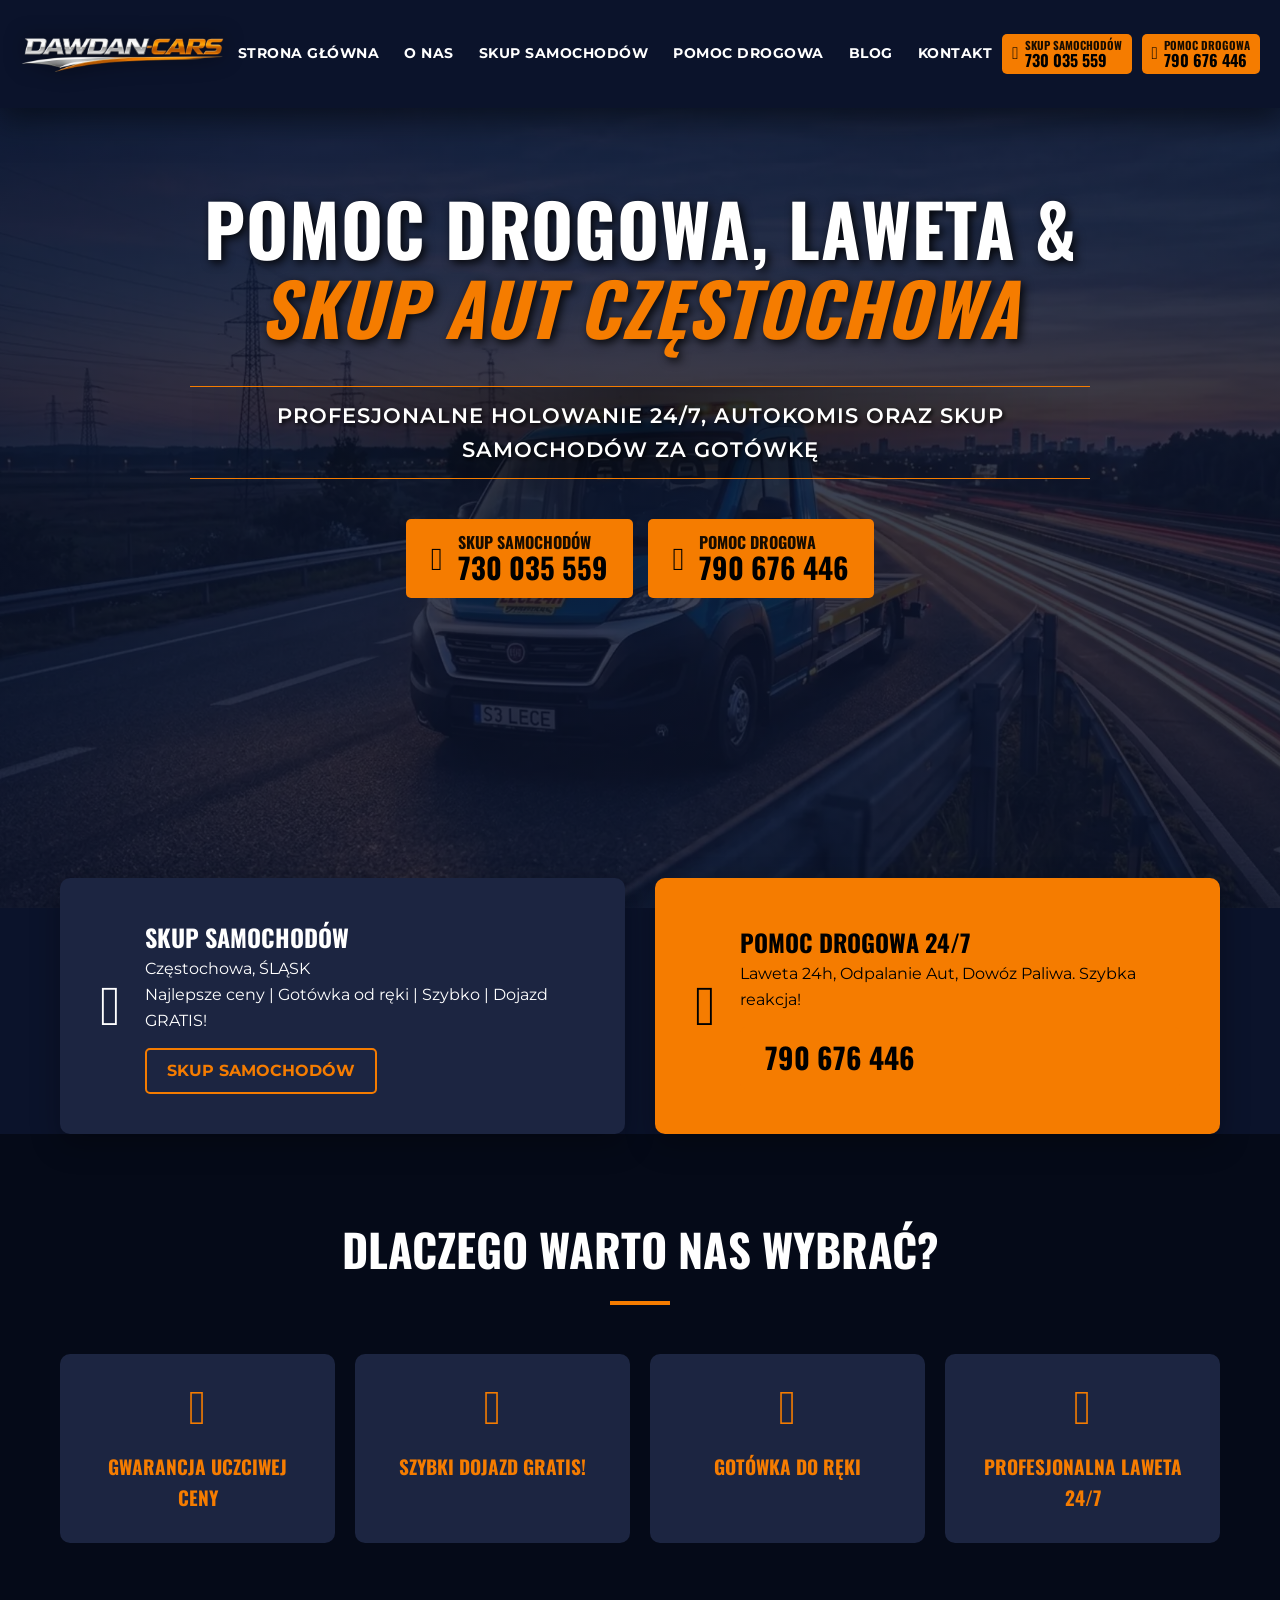
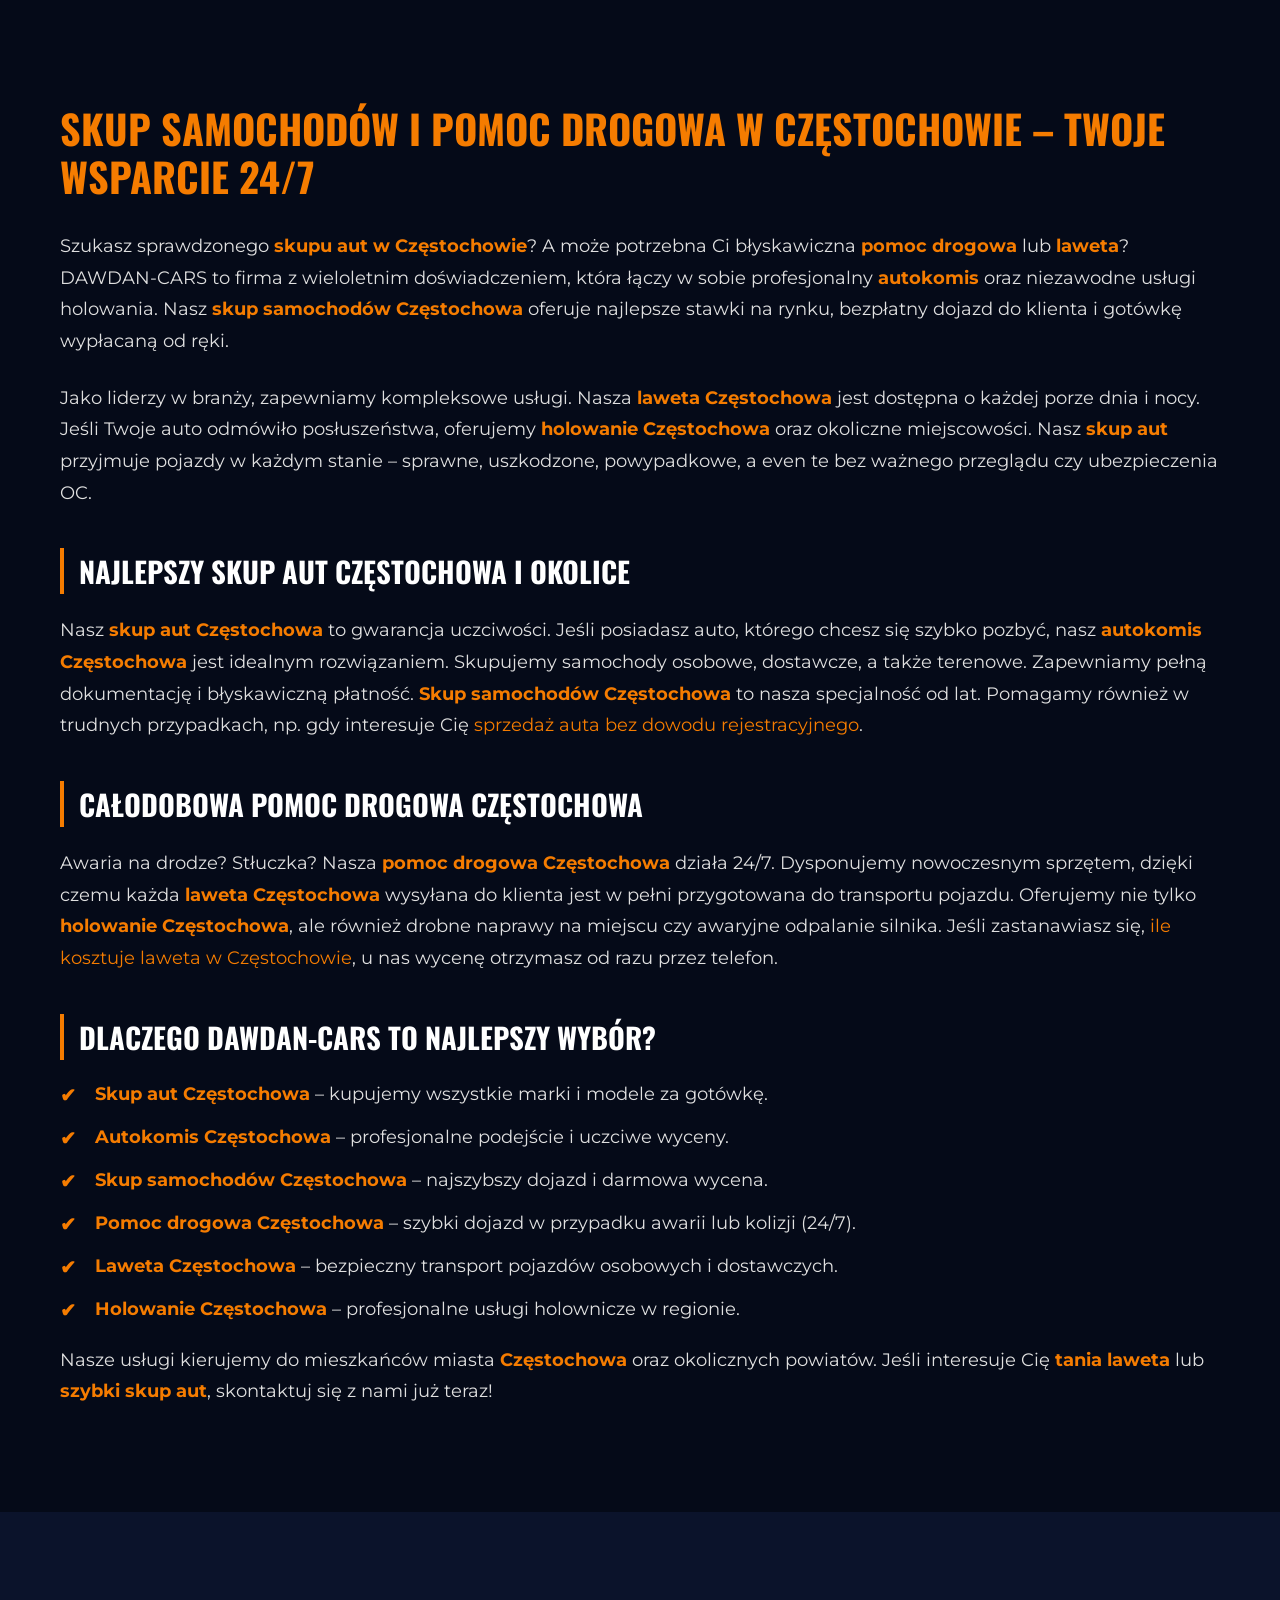
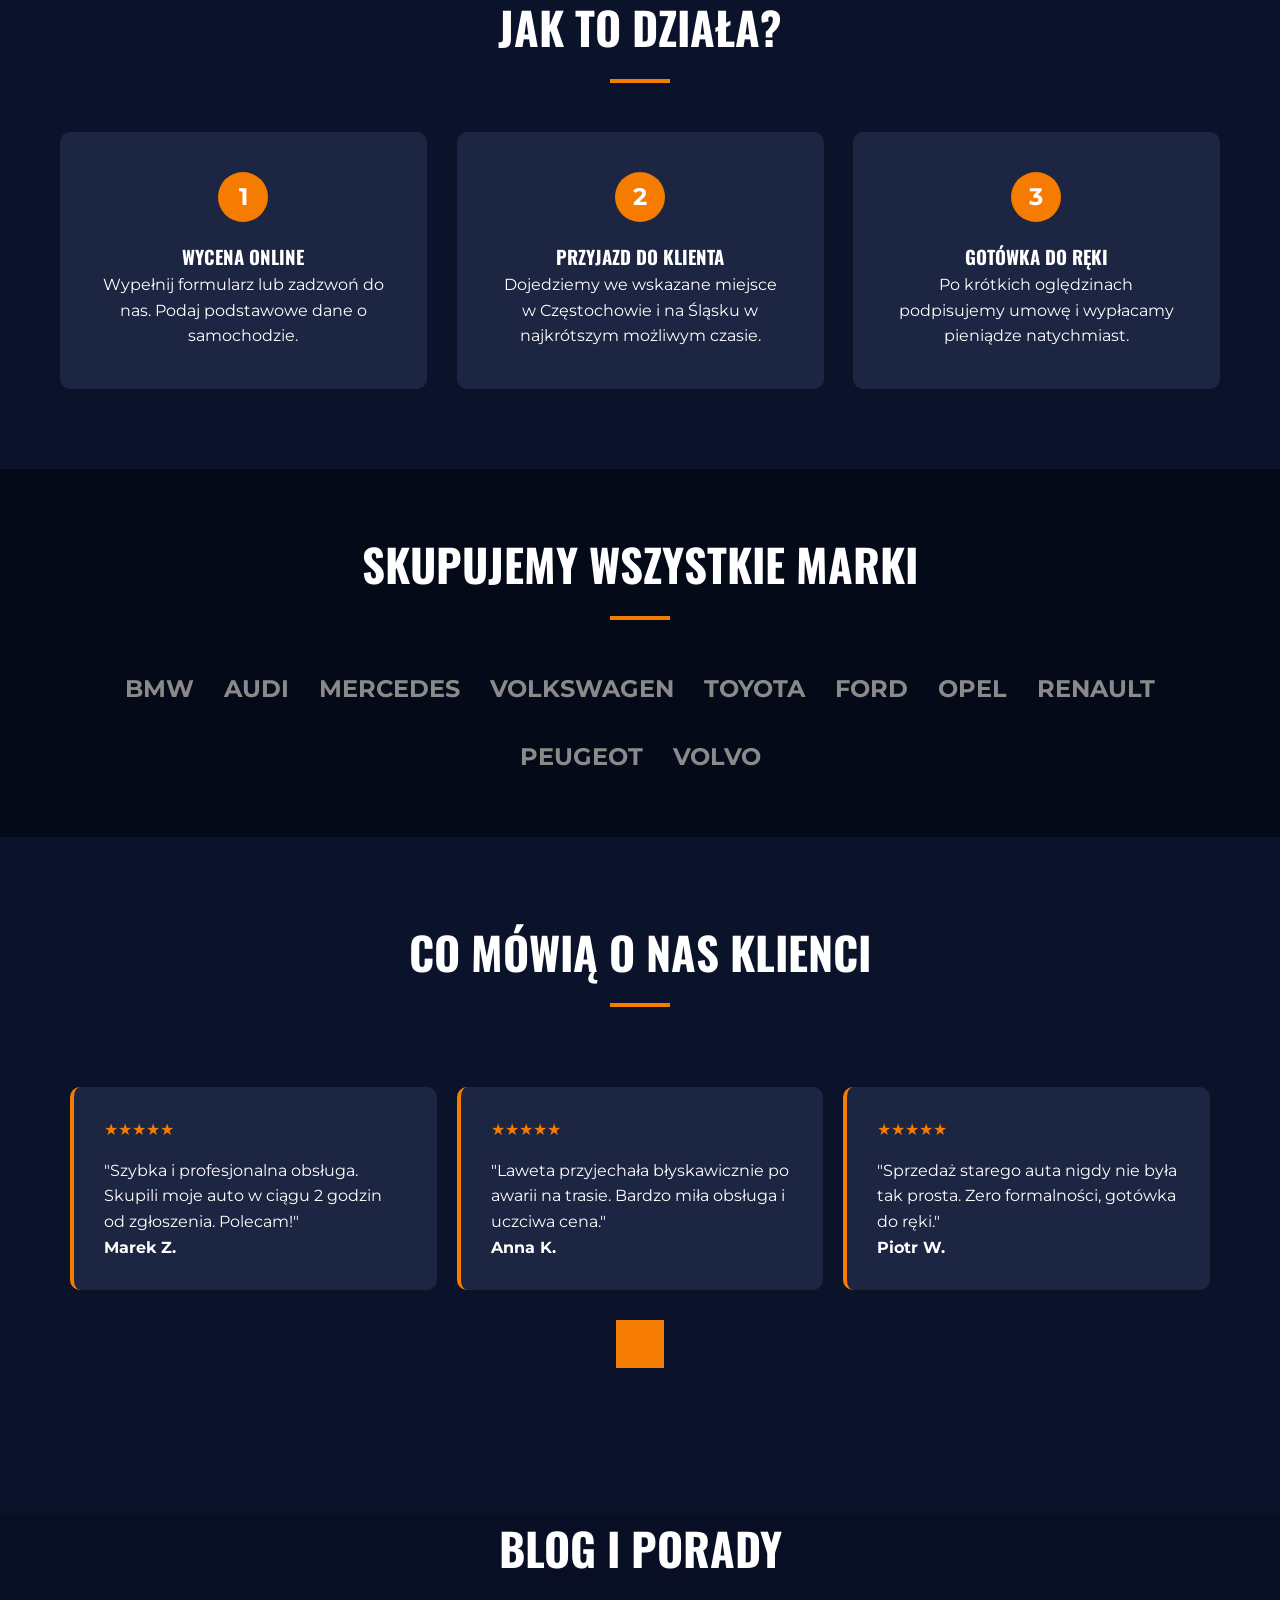
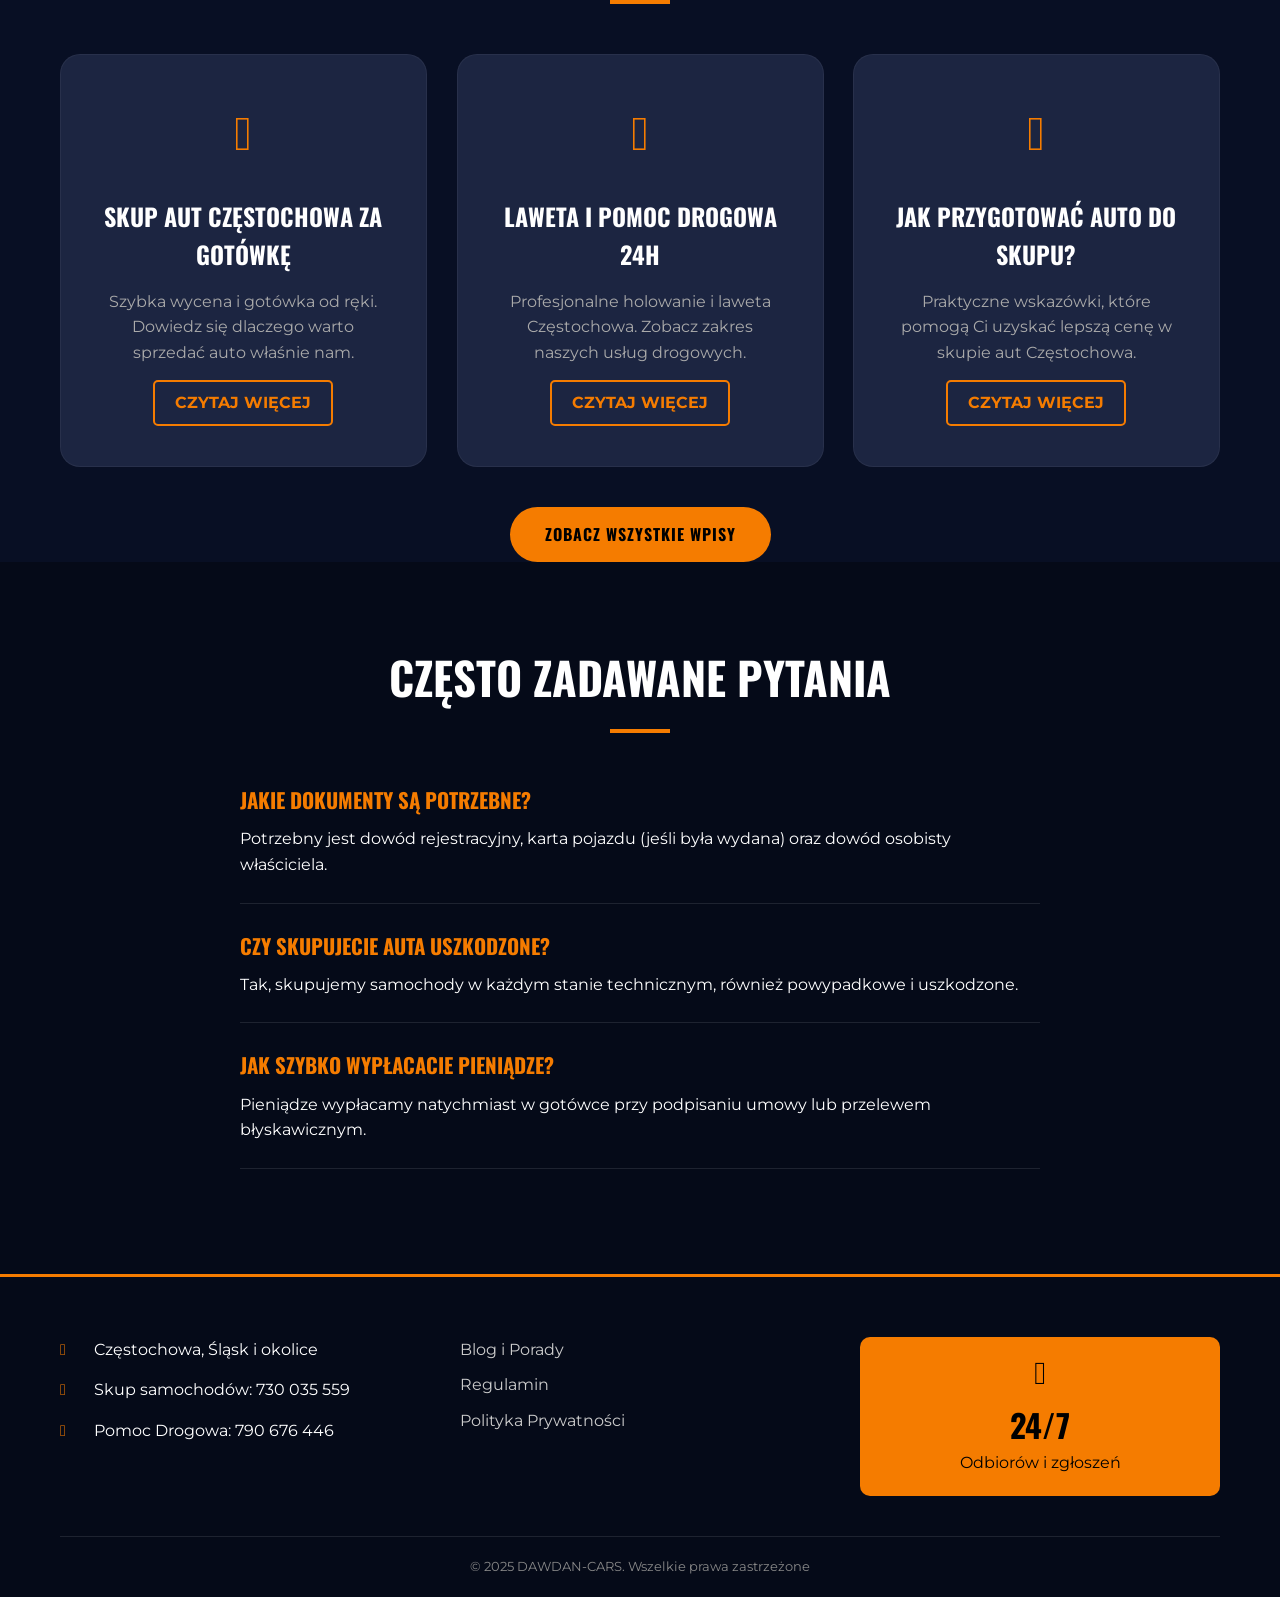
==== index.html @ 77bea1af "Add files via upload" ====
<!DOCTYPE html>
<html lang="pl">
<head>


    <meta charset="UTF-8">
    <meta name="viewport" content="width=device-width, initial-scale=1.0">
<title>Pomoc Drogowa, Laweta, Skup Aut Częstochowa | DAWDAN-CARS 24h</title>

<meta name="description" content="DAWDAN-CARS: Najlepsza pomoc drogowa Częstochowa, laweta oraz holowanie 24h. Oferujemy również szybki skup aut Częstochowa za gotówkę. Dojazd w 15 min! Sprawdź.">

<link rel="canonical" href="https://dawdan-cars.pl/">

<script type="application/ld+json">
{
  "@context": "https://schema.org",
  "@type": "LocalBusiness",
  "name": "DAWDAN-CARS",
  "image": "https://dawdan-cars.pl/logo.webp",
  "@id": "https://dawdan-cars.pl/#business",
  "url": "https://dawdan-cars.pl/",
  "telephone": "+48730035559",
  "address": {
    "@type": "PostalAddress",
    "streetAddress": "Częstochowa i okolice",
    "addressLocality": "Częstochowa",
    "postalCode": "42-200",
    "addressCountry": "PL"
  },
  "geo": {
    "@type": "GeoCoordinates",
    "latitude": 50.8118,
    "longitude": 19.1203
  },
  "openingHoursSpecification": {
    "@type": "OpeningHoursSpecification",
    "dayOfWeek": [
      "Monday",
      "Tuesday",
      "Wednesday",
      "Thursday",
      "Friday",
      "Saturday",
      "Sunday"
    ],
    "opens": "00:00",
    "closes": "23:59"
  },
  "hasOfferCatalog": {
    "@type": "OfferCatalog",
    "name": "Usługi Motoryzacyjne",
    "itemListElement": [
      {
        "@type": "Offer",
        "itemOffered": {
          "@type": "Service",
          "name": "Pomoc Drogowa Częstochowa"
        }
      },
      {
        "@type": "Offer",
        "itemOffered": {
          "@type": "Service",
          "name": "Laweta Częstochowa"
        }
      },
      {
        "@type": "Offer",
        "itemOffered": {
          "@type": "Service",
          "name": "Holowanie Częstochowa"
        }
      },
      {
        "@type": "Offer",
        "itemOffered": {
          "@type": "Service",
          "name": "Skup Aut Częstochowa"
        }
      },
      {
        "@type": "Offer",
        "itemOffered": {
          "@type": "Service",
          "name": "Skup Samochodów Częstochowa"
        }
      }
    ]
  },
  "areaServed": [
    {
      "@type": "City",
      "name": "Częstochowa"
    },
    {
      "@type": "State",
      "name": "Śląskie"
    }
  ]
}
</script>


    <link rel="stylesheet" href="style.min.css" media="print" onload="this.media='all'">
    <link rel="stylesheet" href="critical.min.css">
    <noscript><link rel="stylesheet" href="style.min.css"></noscript>
    <link rel="preload" as="style" href="style.min.css">
    <link rel="preconnect" href="https://fonts.googleapis.com">
    <link rel="preconnect" href="https://fonts.gstatic.com" crossorigin>
    <link href="https://fonts.googleapis.com/css2?family=Montserrat:wght@400;700&family=Oswald:wght@500;700&display=swap" rel="stylesheet" media="print" onload="this.media='all'">
    <noscript><link href="https://fonts.googleapis.com/css2?family=Montserrat:wght@400;700&family=Oswald:wght@500;700&display=swap" rel="stylesheet"></noscript>
    <link rel="stylesheet" href="font-awesome.min.css" media="print" onload="this.media='all'">
    <noscript><link rel="stylesheet" href="font-awesome.min.css"></noscript>
    <!-- NOWE -->
    <link rel="preload" as="image" href="tlo.webp" fetchpriority="high" type="image/webp">

    <!-- ICONS -->
    <link rel="icon" href="favicony/favicon.ico" type="image/x-icon">
    <link rel="shortcut icon" href="favicony/favicon.ico" type="image/x-icon">
    <link rel="icon" href="favicony/favicon.ico" sizes="any">
    <link rel="icon" type="image/png" sizes="16x16" href="favicony/favicon-16x16.png">
    <link rel="icon" type="image/png" sizes="32x32" href="favicony/favicon-32x32.png">
    <link rel="icon" type="image/png" sizes="48x48" href="favicony/favicon-48x48.png">
    <link rel="icon" type="image/png" sizes="64x64" href="favicony/favicon-64x64.png">
    <link rel="icon" type="image/png" sizes="192x192" href="favicony/favicon-192x192.png">
    <link rel="icon" type="image/png" sizes="512x512" href="favicony/favicon-512x512.png">
    <script src="script.min.js" defer></script>
    <link rel="apple-touch-icon" sizes="180x180" href="favicony/favicon-180x180.png">
</head>
<body>
    <header>    
        <div class="top-bar">
            <div class="container">
                <div class="logo">
                    <a href="index.html">
                        <img src="logo.webp" fetchpriority="high" alt="Pomoc Drogowa Częstochowa, Laweta i Skup Aut - DAWDAN-CARS" width="349" height="60" >
                    </a>
                </div>
                <nav>
                    <ul>
                        <li><a href="index.html">STRONA GŁÓWNA</a></li>
                        <li><a href="o-nas.html">O NAS</a></li>
                        <li><a href="skup-samochodow.html">SKUP SAMOCHODÓW</a></li>
                        <li><a href="laweta-pomoc-drogowa.html">POMOC DROGOWA</a></li>
                        <li><a href="blog.html">BLOG</a></li>
                        <li><a href="kontakt.html">KONTAKT</a></li>
                    </ul>
                    <div class="header-cta mobile-only">
                        <a href="tel:+48730035559" class="btn-call">                
                            <i class="fas fa-phone-alt"></i>
                            <span>
                                <span class="btn-label">SKUP SAMOCHODÓW</span>
                                <span class="btn-number">730 035 559</span>
                            </span>
                        </a>
                        <a href="tel:+48790676446" class="btn-call">
                            <i class="fas fa-phone-alt"></i>
                            <span>
                                <span class="btn-label">POMOC DROGOWA</span>
                                <span class="btn-number">790 676 446</span>
                            </span>
                        </a>
                    </div>
                </nav>
                <div class="header-cta desktop-only">
                    <a href="tel:+48730035559" class="btn-call">
                        <i class="fas fa-phone-alt"></i>
                        <span>
                            <span class="btn-label">SKUP SAMOCHODÓW</span>
                            <span class="btn-number">730 035 559</span>
                        </span>
                    </a>
                    <a href="tel:+48790676446" class="btn-call">
                        <i class="fas fa-phone-alt"></i>
                        <span>
                            <span class="btn-label">POMOC DROGOWA</span>
                            <span class="btn-number">790 676 446</span>
                        </span>
                    </a>
                </div>
                <button class="menu-toggle" aria-label="Otwórz menu">
                    <span></span>
                    <span></span>
                    <span></span>
                </button>
            </div>
        </div>
    </header>
    <div class="overlay"></div>

    <section id="home" class="hero">
        <div class="container">
            <div class="hero-content">
                <div class="hero-text" data-aos-custom="fade-up">
                    <h1>POMOC DROGOWA, LAWETA & <br> <span class="highlight">SKUP AUT CZĘSTOCHOWA</span></h1>
                    <p class="hero-subtext">Profesjonalne holowanie 24/7, autokomis oraz skup samochodów za gotówkę</p>
                    <div class="hero-cta-buttons">
                        <a href="tel:+48730035559" class="btn-hero-call">
                            <i class="fas fa-phone-alt"></i>
                            <span>
                                <span class="btn-label">SKUP SAMOCHODÓW</span>
                                <span class="btn-number">730 035 559</span>
                            </span>
                        </a>
                        <a href="tel:+48790676446" class="btn-hero-call">
                            <i class="fas fa-phone-alt"></i>
                            <span>
                                <span class="btn-label">POMOC DROGOWA</span>
                                <span class="btn-number">790 676 446</span>
                            </span>
                        </a>
                    </div>
                </div>
            </div>
        </div>
    </section>

    <section class="service-boxes">
        <div class="container">
            <div class="box blue-box" role="article" data-aos-custom="fade-right">
                <div class="box-icon"><i class="fas fa-car"></i></div>
                <div class="box-content">
                    <h2>SKUP SAMOCHODÓW</h2>
                    <p>Częstochowa, ŚLĄSK<br>Najlepsze ceny | Gotówka od ręki | Szybko | Dojazd GRATIS!</p>
                    <a href="skup-samochodow.html" class="btn-outline">SKUP SAMOCHODÓW</a>
                </div>
            </div>
            <div class="box orange-box" role="article" data-aos-custom="fade-left">
                <div class="box-icon"><i class="fas fa-truck-moving"></i></div>
                <div class="box-content">
                    <h2>POMOC DROGOWA 24/7</h2>
                    <p>Laweta 24h, Odpalanie Aut, Dowóz Paliwa. Szybka reakcja!</p>
                    <div class="box-call">
                        <a href="tel:+48790676446" class="btn-hero-call">
                                <span class="btn-number">790 676 446</span>
                        </a>
                    </div>
                </div>
            </div>
        </div>
    </section>

    <section id="benefits" class="benefits">
        <div class="container">
            <h2 class="section-title" data-aos-custom="fade-up">DLACZEGO WARTO NAS WYBRAĆ?</h2>
            <div class="benefits-grid" role="list">
                <div class="benefit-item" role="listitem" data-aos-custom="zoom-in" data-aos-delay="100">
                    <i class="fas fa-award"></i>
                    <h3>GWARANCJA UCZCIWEJ CENY</h3>
                </div>
                <div class="benefit-item" role="listitem" data-aos-custom="zoom-in" data-aos-delay="200">
                    <i class="fas fa-stopwatch"></i>
                    <h3>SZYBKI DOJAZD GRATIS!</h3>
                </div>
                <div class="benefit-item" role="listitem" data-aos-custom="zoom-in" data-aos-delay="300">
                    <i class="fas fa-money-bill-wave"></i>
                    <h3>GOTÓWKA DO RĘKI</h3>
                </div>
                <div class="benefit-item" role="listitem" data-aos-custom="zoom-in" data-aos-delay="400">
                    <i class="fas fa-truck-monster"></i>
                    <h3>PROFESJONALNA LAWETA 24/7</h3>
                </div>
            </div>
        </div>
    </section>

    <section class="seo-content">
        <div class="container">
            <div class="seo-text-block" data-aos-custom="fade-up">
                <h2>Skup samochodów i pomoc drogowa w Częstochowie – Twoje wsparcie 24/7</h2>
                <p>Szukasz sprawdzonego <strong>skupu aut w Częstochowie</strong>? A może potrzebna Ci błyskawiczna <strong>pomoc drogowa</strong> lub <strong>laweta</strong>? DAWDAN-CARS to firma z wieloletnim doświadczeniem, która łączy w sobie profesjonalny <strong>autokomis</strong> oraz niezawodne usługi holowania. Nasz <strong>skup samochodów Częstochowa</strong> oferuje najlepsze stawki na rynku, bezpłatny dojazd do klienta i gotówkę wypłacaną od ręki.</p>

                <p>Jako liderzy w branży, zapewniamy kompleksowe usługi. Nasza <strong>laweta Częstochowa</strong> jest dostępna o każdej porze dnia i nocy. Jeśli Twoje auto odmówiło posłuszeństwa, oferujemy <strong>holowanie Częstochowa</strong> oraz okoliczne miejscowości. Nasz <strong>skup aut</strong> przyjmuje pojazdy w każdym stanie – sprawne, uszkodzone, powypadkowe, a even te bez ważnego przeglądu czy ubezpieczenia OC.</p>

                <h3>Najlepszy Skup Aut Częstochowa i okolice</h3>
                <p>Nasz <strong>skup aut Częstochowa</strong> to gwarancja uczciwości. Jeśli posiadasz auto, którego chcesz się szybko pozbyć, nasz <strong>autokomis Częstochowa</strong> jest idealnym rozwiązaniem. Skupujemy samochody osobowe, dostawcze, a także terenowe. Zapewniamy pełną dokumentację i błyskawiczną płatność. <strong>Skup samochodów Częstochowa</strong> to nasza specjalność od lat. Pomagamy również w trudnych przypadkach, np. gdy interesuje Cię <a href="sprzedaz-auta-bez-dowodu-rejestracyjnego.html">sprzedaż auta bez dowodu rejestracyjnego</a>.</p>

                <h3>Całodobowa Pomoc Drogowa Częstochowa</h3>
                <p>Awaria na drodze? Stłuczka? Nasza <strong>pomoc drogowa Częstochowa</strong> działa 24/7. Dysponujemy nowoczesnym sprzętem, dzięki czemu każda <strong>laweta Częstochowa</strong> wysyłana do klienta jest w pełni przygotowana do transportu pojazdu. Oferujemy nie tylko <strong>holowanie Częstochowa</strong>, ale również drobne naprawy na miejscu czy awaryjne odpalanie silnika. Jeśli zastanawiasz się, <a href="ile-kosztuje-laweta-czestochowa.html">ile kosztuje laweta w Częstochowie</a>, u nas wycenę otrzymasz od razu przez telefon.</p>

                <h3>Dlaczego DAWDAN-CARS to najlepszy wybór?</h3>
                <ul>
                    <li><strong>Skup aut Częstochowa</strong> – kupujemy wszystkie marki i modele za gotówkę.</li>
                    <li><strong>Autokomis Częstochowa</strong> – profesjonalne podejście i uczciwe wyceny.</li>
                    <li><strong>Skup samochodów Częstochowa</strong> – najszybszy dojazd i darmowa wycena.</li>
                    <li><strong>Pomoc drogowa Częstochowa</strong> – szybki dojazd w przypadku awarii lub kolizji (24/7).</li>
                    <li><strong>Laweta Częstochowa</strong> – bezpieczny transport pojazdów osobowych i dostawczych.</li>
                    <li><strong>Holowanie Częstochowa</strong> – profesjonalne usługi holownicze w regionie.</li>
                </ul>

                <p>Nasze usługi kierujemy do mieszkańców miasta <strong>Częstochowa</strong> oraz okolicznych powiatów. Jeśli interesuje Cię <strong>tania laweta</strong> lub <strong>szybki skup aut</strong>, skontaktuj się z nami już teraz!</p>
            </div>
        </div>
    </section>

    <!-- Jak to działa (How It Works) -->
    <section id="how-it-works" class="how-it-works">
        <div class="container">
            <h2 class="section-title" data-aos-custom="fade-up">JAK TO DZIAŁA?</h2>
            <div class="steps-grid" role="list">
                <div class="step" role="listitem" data-aos-custom="fade-up" data-aos-delay="100">
                    <div class="step-num">1</div>
                    <h3>Wycena online</h3>
                    <p>Wypełnij formularz lub zadzwoń do nas. Podaj podstawowe dane o samochodzie.</p>
                </div>
                <div class="step" role="listitem" data-aos-custom="fade-up" data-aos-delay="200">
                    <div class="step-num">2</div>
                    <h3>Przyjazd do klienta</h3>
                    <p>Dojedziemy we wskazane miejsce w Częstochowie i na Śląsku w najkrótszym możliwym czasie.</p>
                </div>
                <div class="step" role="listitem" data-aos-custom="fade-up" data-aos-delay="300">
                    <div class="step-num">3</div>
                    <h3>Gotówka do ręki</h3>
                    <p>Po krótkich oględzinach podpisujemy umowę i wypłacamy pieniądze natychmiast.</p>
                </div>
            </div>
        </div>
    </section>

    <!-- Brands We Buy -->
    <section class="brands">
        <div class="container">
            <h2 class="section-title">SKUPUJEMY WSZYSTKIE MARKI</h2>
            <div class="brands-flex">
                <span>BMW</span>
                <span>AUDI</span>
                <span>MERCEDES</span>
                <span>VOLKSWAGEN</span>
                <span>TOYOTA</span>
                <span>FORD</span>
                <span>OPEL</span>
                <span>RENAULT</span>
                <span>PEUGEOT</span>
                <span>VOLVO</span>
            </div>
        </div>
    </section>
    <!--
    <section class="recent-buys">
        <div class="container">
            <h2 class="section-title">OSTATNIE REALIZACJE</h2>
            <div class="custom-slider buys-slider">
                <div class="slider-track">
                    <div class="slider-item">
                        <div class="buy-card">
                            <div class="car-img" style="background-image: url('tlo.webp')"></div>
                            <p>VW Golf</p>
                        </div>
                    </div>
                    <div class="slider-item">
                        <div class="buy-card">
                            <div class="car-img" style="background-image: url('tlo.webp')"></div>
                            <p>Audi A4</p>
                        </div>
                    </div>
                    <div class="slider-item">
                        <div class="buy-card">
                            <div class="car-img" style="background-image: url('tlo.webp')"></div>
                            <p>Ford Focus</p>
                        </div>
                    </div>
                    <div class="slider-item">
                        <div class="buy-card">
                            <div class="car-img" style="background-image: url('tlo.webp')"></div>
                            <p>Porsche 911 2019</p>
                        </div>
                    </div>
                </div>
                <div class="slider-pagination"></div>
            </div>
        </div>
    </section>
    -->
    <!-- Testimonials -->
    <section class="testimonials">
        <div class="container">
            <h2 class="section-title">CO MÓWIĄ O NAS KLIENCI</h2>
            <div class="custom-slider testimonials-slider" role="region" aria-label="Opinie klientów">
                <div class="slider-track">
                    <div class="slider-item">
                        <div class="testimonial">
                            <div class="stars">★★★★★</div>
                            <p>"Szybka i profesjonalna obsługa. Skupili moje auto w ciągu 2 godzin od zgłoszenia. Polecam!"</p>
                            <strong>Marek Z.</strong>
                        </div>
                    </div>
                    <div class="slider-item">
                        <div class="testimonial">
                            <div class="stars">★★★★★</div>
                            <p>"Laweta przyjechała błyskawicznie po awarii na trasie. Bardzo miła obsługa i uczciwa cena."</p>
                            <strong>Anna K.</strong>
                        </div>
                    </div>
                    <div class="slider-item">
                        <div class="testimonial">
                            <div class="stars">★★★★★</div>
                            <p>"Sprzedaż starego auta nigdy nie była tak prosta. Zero formalności, gotówka do ręki."</p>
                            <strong>Piotr W.</strong>
                        </div>
                    </div>
                </div>
                <div class="slider-pagination"></div>
            </div>
        </div>
    </section>

    <!-- Blog Section -->
    <section class="blog-preview bg-alt">
        <div class="container">
            <h2 class="section-title" data-aos-custom="fade-up">BLOG I PORADY</h2>
            <div class="features-grid">
                <article class="feature-item" data-aos-custom="fade-up" data-aos-delay="100">
                    <div class="feature-icon"><i class="fas fa-money-bill-wave"></i></div>
                    <h3>Skup aut Częstochowa za gotówkę</h3>
                    <p>Szybka wycena i gotówka od ręki. Dowiedz się dlaczego warto sprzedać auto właśnie nam.</p>
                    <a href="skup-samochodow-czestochowa-gotowka.html" class="btn-outline">CZYTAJ WIĘCEJ</a>
                </article>
                <article class="feature-item" data-aos-custom="fade-up" data-aos-delay="200">
                    <div class="feature-icon"><i class="fas fa-ambulance"></i></div>
                    <h3>Laweta i Pomoc Drogowa 24h</h3>
                    <p>Profesjonalne holowanie i laweta Częstochowa. Zobacz zakres naszych usług drogowych.</p>
                    <a href="pomoc-drogowa-laweta-czestochowa-24h.html" class="btn-outline">CZYTAJ WIĘCEJ</a>
                </article>
                <article class="feature-item" data-aos-custom="fade-up" data-aos-delay="300">
                    <div class="feature-icon"><i class="fas fa-file-alt"></i></div>
                    <h3>Jak przygotować auto do skupu?</h3>
                    <p>Praktyczne wskazówki, które pomogą Ci uzyskać lepszą cenę w skupie aut Częstochowa.</p>
                    <a href="skup-aut-porady.html" class="btn-outline">CZYTAJ WIĘCEJ</a>
                </article>
            </div>
            <div style="text-align: center; margin-top: 40px;">
                <a href="blog.html" class="btn btn-primary">ZOBACZ WSZYSTKIE WPISY</a>
            </div>
        </div>
    </section>

    <!-- FAQ -->
    <section class="faq">
        <div class="container">
            <h2 class="section-title">CZĘSTO ZADAWANE PYTANIA</h2>
            <div class="faq-list">
                <div class="faq-item">
                    <h3>Jakie dokumenty są potrzebne?</h3>
                    <p>Potrzebny jest dowód rejestracyjny, karta pojazdu (jeśli była wydana) oraz dowód osobisty właściciela.</p>
                </div>
                <div class="faq-item">
                    <h3>Czy skupujecie auta uszkodzone?</h3>
                    <p>Tak, skupujemy samochody w każdym stanie technicznym, również powypadkowe i uszkodzone.</p>
                </div>
                <div class="faq-item">
                    <h3>Jak szybko wypłacacie pieniądze?</h3>
                    <p>Pieniądze wypłacamy natychmiast w gotówce przy podpisaniu umowy lub przelewem błyskawicznym.</p>
                </div>
            </div>
        </div>
    </section>

    <footer>
        <div class="container">
            <div class="footer-grid">
                <div class="footer-info">
                    <p><i class="fas fa-map-marker-alt"></i> Częstochowa, Śląsk i okolice</p>
                    <p><i class="fas fa-phone"></i> Skup samochodów: 730 035 559</p>
                    <p><i class="fas fa-phone"></i> Pomoc Drogowa: 790 676 446</p>
                </div>
                <div class="footer-links">
                    <ul>
                        <li><a href="blog.html">Blog i Porady</a></li>
                        <li><a href="#">Regulamin</a></li>
                        <li><a href="#">Polityka Prywatności</a></li>
                    </ul>
                </div>
                <div class="footer-hours">
                    <div class="hours-box">
                        <i class="far fa-clock"></i>
                        <span>24/7</span>
                        <p>Odbiorów i zgłoszeń</p>
                    </div>
                </div>
            </div>
            <div class="footer-bottom">
                <p>&copy; 2025 DAWDAN-CARS. Wszelkie prawa zastrzeżone</p>
            </div>
        </div>
    </footer>

</body>
</html>
---- style.min.css ----
:root{--primary-color:#f57c00;--secondary-color:#0b132b;--accent-color:#1c2541;--text-light:#ffffff;--text-dark:#333333;--bg-dark:#0b132b;--bg-light:#f4f4f4;} *{margin:0;padding:0;box-sizing:border-box;} body{font-family:'Montserrat',sans-serif;line-height:1.6;color:var(--text-light);background-color:var(--bg-dark);overflow-x:hidden;} a{color:var(--primary-color);text-decoration:none;transition:color 0.3s ease;} a:hover{color:#ff9800;} h1,h2,h3,h4{font-family:'Oswald',sans-serif;text-transform:uppercase;} .container{max-width:1200px;margin:0 auto;padding:0 20px;} header{background-color:#0b132b;position:sticky;top:0;z-index:2000;box-shadow:0 10px 30px rgba(0,0,0,0.5);transition:padding 0.3s ease,background 0.3s ease;will-change:padding,background;padding:15px 0;} header.scrolled{padding:5px 0;background:rgba(11,19,43,0.95);} header.menu-open{box-shadow:none;background:#0b132b;} .top-bar .container{display:grid;grid-template-columns:1fr auto 1fr;align-items:center;height:auto;max-width:100%;padding:15px 20px;} .logo{display:flex;justify-content:flex-start;} .logo img{max-height:60px;width:auto;display:block;transition:transform 0.3s ease;filter:drop-shadow(0 0 10px rgba(0,0,0,0.5));} .logo img:hover{transform:scale(1.05);filter:drop-shadow(0 0 12px rgba(255,152,0,0.3));} nav{display:flex;align-items:center;justify-content:center;} nav ul{display:flex;list-style:none;gap:10px;} nav a{text-decoration:none;color:var(--text-light);font-weight:700;font-size:0.95rem;padding:12px 15px;display:inline-flex;align-items:center;min-height:48px;transition:all 0.3s ease;text-transform:uppercase;letter-spacing:0.5px;white-space:nowrap;} nav a:hover,nav a.active{color:var(--primary-color);} nav a:focus{outline:2px solid var(--primary-color);outline-offset:4px;} button:focus,a.btn-call:focus,a.btn-hero-call:focus,a.btn-outline:focus{outline:3px solid #fff;outline-offset:2px;} .header-cta{display:flex;flex-direction:row;justify-content:flex-end;align-items:center;gap:10px;} .mobile-only{display:none;} .header-cta .btn-call{display:flex;align-items:center;gap:6px;text-decoration:none;color:#000;background:var(--primary-color);padding:6px 10px;transition:background 0.3s;font-family:'Oswald',sans-serif;font-weight:700;border-radius:5px;line-height:1;white-space:nowrap;} .header-cta .btn-call i{font-size:1.1rem;} .btn-label{display:block;font-size:0.7rem;text-transform:uppercase;color:inherit;} .btn-number{display:block;font-size:1rem;color:inherit;} .header-cta .btn-call:hover{background:#e68a00;} .menu-toggle{display:none;flex-direction:column;justify-content:center;align-items:center;width:50px;height:50px;background:rgba(255,152,0,0.1);border:2px solid var(--primary-color);border-radius:12px;cursor:pointer;padding:0;z-index:2200;transition:all 0.3s cubic-bezier(0.4,0,0.2,1);position:relative;} .menu-toggle:hover{background:var(--primary-color);} .menu-toggle:hover span{background:#000;} .menu-toggle span{width:26px;height:2px;background:var(--primary-color);border-radius:2px;transition:all 0.4s cubic-bezier(0.68,-0.6,0.32,1.6);position:absolute;} .menu-toggle span:nth-child(1){transform:translateY(-8px);} .menu-toggle span:nth-child(2){transform:translateY(0);width:18px;right:9px;} .menu-toggle span:nth-child(3){transform:translateY(8px);} .menu-toggle.active{background:rgba(255,255,255,0.1);border-color:var(--primary-color);} .menu-toggle.active span{background:var(--primary-color);} .menu-toggle.active span:nth-child(1){transform:translateY(0) rotate(45deg);} .menu-toggle.active span:nth-child(2){opacity:0;transform:translateX(-20px);} .menu-toggle.active span:nth-child(3){transform:translateY(0) rotate(-45deg);} .hero{background:linear-gradient(rgba(11,19,43,0.8),rgba(11,19,43,0.8)),url('tlo.webp');background-size:cover;background-position:center;padding:80px 0;min-height:800px;display:flex;align-items:stretch;justify-content:center;} .hero .container{display:flex;flex-direction:column;} .hero-content{display:flex;flex-direction:column;align-items:center;width:100%;height:100%;} .hero-text{width:100%;display:flex;flex-direction:column;align-items:center;min-height:400px;} .hero-text h1{font-size:clamp(1.8rem,8vw,4.5rem);color:var(--text-light);line-height:1.1;width:100%;text-shadow:3px 3px 10px rgba(0,0,0,0.9);text-align:center;margin-bottom:clamp(20px,5vh,40px);white-space:normal;word-wrap:break-word;letter-spacing:1px;min-height:1.1em;contain-intrinsic-size:auto 1.1em;} .hero-text h1 .highlight{color:var(--primary-color);font-style:italic;font-weight:900;} .hero-cta-buttons{display:flex;flex-wrap:wrap;justify-content:center;gap:15px;margin-bottom:40px;} .btn-hero-call{display:flex;align-items:center;background:var(--primary-color);color:#000;padding:15px 25px;text-decoration:none;font-weight:700;font-family:'Oswald',sans-serif;border-radius:5px;transition:background 0.3s;line-height:1.1;text-align:left;} .btn-hero-call i{font-size:2rem;margin-right:15px;} .btn-hero-call .btn-label{font-size:1rem;color:inherit;} .btn-hero-call .btn-number{font-size:1.8rem;color:inherit;} .btn-hero-call:hover{background:#e68a00;} .hero-features{list-style:none;display:flex;gap:30px;margin-top:auto;padding-top:50px;} .hero-features li{font-weight:700;font-size:0.9rem;} .hero-features i{color:var(--primary-color);margin-right:5px;} .service-boxes{margin-top:clamp(-30px,-5vw,-50px);position:relative;z-index:10;} .service-boxes .container{display:grid;grid-template-columns:repeat(auto-fit,minmax(280px,1fr));gap:30px;} .box{display:flex;align-items:center;padding:40px;border-radius:10px;gap:25px;box-shadow:0 10px 30px rgba(0,0,0,0.3);} .blue-box{background-color:var(--accent-color);} .orange-box{background-color:var(--primary-color);color:#000;} .box-icon i{font-size:3.5rem;} .box-content h3{font-size:1.5rem;margin-bottom:10px;} .btn-outline{display:inline-block;margin-top:15px;padding:8px 20px;border:2px solid var(--primary-color);color:var(--primary-color);text-decoration:none;font-weight:700;border-radius:5px;transition:all 0.3s;} .btn-outline:hover{background:var(--primary-color);color:white;} .box-call{margin-top:15px;display:flex;flex-direction:column;} .box-call span{font-size:0.8rem;text-transform:uppercase;} .box-call strong{font-size:1.8rem;font-family:'Oswald',sans-serif;} [data-aos]{will-change:transform,opacity;} .benefits{padding:80px 0;background-color:#050a18;} .section-title{text-align:center;font-size:clamp(1.8rem,5vw,2.8rem);margin-bottom:clamp(30px,8vw,50px);position:relative;padding:0 15px;} .section-title::after{content:'';display:block;width:60px;height:4px;background:var(--primary-color);margin:15px auto;} .benefits-grid{display:grid;grid-template-columns:repeat(auto-fit,minmax(250px,1fr));gap:20px;} .benefit-item{text-align:center;padding:30px;background:var(--accent-color);border-radius:10px;transition:transform 0.3s;} .benefit-item:hover{transform:translateY(-10px);border-bottom:3px solid var(--primary-color);} .benefit-item i{font-size:3rem;color:var(--primary-color);margin-bottom:20px;} .benefit-item h3{font-size:1.2rem;color:var(--primary-color);} .recent-buys{padding:80px 0;overflow:hidden;} .buys-slider{padding:20px 0 50px !important;} .buys-slider .active{background:var(--primary-color);} .buy-card{background:var(--accent-color);border-radius:10px;overflow:hidden;text-align:center;} .car-img{height:180px;background-size:cover;background-position:center;} .buy-card p{padding:15px;font-weight:700;text-transform:uppercase;} footer{background:#050a18;padding:60px 0 20px;border-top:3px solid var(--primary-color);} footer h3{text-align:center;font-size:2rem;margin-bottom:40px;} .footer-grid{display:grid;grid-template-columns:repeat(auto-fit,minmax(250px,1fr));gap:40px;margin-bottom:40px;} .footer-info p{margin-bottom:15px;} .footer-info i{color:var(--primary-color);margin-right:10px;width:20px;} .hours-box{background:var(--primary-color);padding:20px;border-radius:10px;text-align:center;color:#000;} .hours-box i{font-size:2rem;margin-bottom:10px;} .hours-box span{display:block;font-size:2rem;font-weight:700;font-family:'Oswald',sans-serif;} .footer-links ul{list-style:none;} .footer-links li{margin-bottom:10px;} .footer-links a{color:#ccc;text-decoration:none;} .footer-links a:hover{color:var(--primary-color);} .footer-bottom{text-align:center;padding-top:20px;border-top:1px solid rgba(255,255,255,0.1);font-size:0.8rem;color:#888;} .seo-content{padding:80px 0;background:#050a18;} .seo-text-block h2{font-size:clamp(1.8rem,4vw,2.5rem);color:var(--primary-color);margin-bottom:30px;line-height:1.2;} .seo-text-block h3{font-size:clamp(1.4rem,3vw,1.8rem);margin-top:40px;margin-bottom:20px;color:var(--text-light);border-left:4px solid var(--primary-color);padding-left:15px;} .seo-text-block p{margin-bottom:25px;font-size:1.1rem;color:#e0e0e0;line-height:1.8;} .seo-text-block strong{color:var(--primary-color);} .seo-text-block ul{list-style:none;margin-bottom:20px;} .seo-text-block li{margin-bottom:15px;padding-left:35px;position:relative;font-size:1.1rem;color:#e0e0e0;} .seo-text-block li::before{content:'✔';position:absolute;left:0;color:var(--primary-color);font-weight:bold;font-size:1.2rem;} .hero-subtext{font-size:1.3rem;text-align:center;margin:0 auto 40px;color:#fff;max-width:900px;font-weight:600;letter-spacing:1px;text-transform:uppercase;text-shadow:2px 2px 4px rgba(0,0,0,0.9);background:linear-gradient(90deg,transparent,rgba(0,0,0,0.4),transparent);padding:12px 20px;border-top:1px solid var(--primary-color);border-bottom:1px solid var(--primary-color);} .how-it-works{padding:80px 0;background:var(--bg-dark);} .steps-grid{display:grid;grid-template-columns:repeat(auto-fit,minmax(280px,1fr));gap:30px;margin-top:40px;} .step{text-align:center;padding:40px;background:var(--accent-color);border-radius:10px;position:relative;} .step-num{width:50px;height:50px;background:var(--primary-color);color:white;border-radius:50%;display:flex;align-items:center;justify-content:center;font-size:1.5rem;font-weight:700;margin:0 auto 20px;} .brands{padding:60px 0;background:#050a18;} .brands-flex{display:flex;flex-wrap:wrap;justify-content:center;gap:30px;} .brands-flex span{font-size:1.5rem;font-weight:700;color:#8a8a8a;text-transform:uppercase;} .testimonials{padding:80px 0;background:var(--bg-dark);overflow:hidden;} .testimonials-slider{padding:20px 0 50px !important;} .testimonials-slider .active{background:var(--primary-color);} .testimonial{background:var(--accent-color);padding:30px;border-radius:10px;border-left:4px solid var(--primary-color);} .stars{color:var(--primary-color);margin-bottom:15px;} .faq{padding:80px 0;background:#050a18;} .faq-list{max-width:800px;margin:0 auto;} .faq-item{margin-bottom:25px;padding-bottom:25px;border-bottom:1px solid rgba(255,255,255,0.1);} .faq-item h3{color:var(--primary-color);margin-bottom:10px;font-size:1.3rem;} .page-header{padding:clamp(40px,10vw,80px) 0;text-align:center;color:white;} .page-header h1{font-size:clamp(2rem,8vw,3.5rem);margin-bottom:10px;} .page-header p{font-size:1.2rem;color:var(--primary-color);} .about-content,.service-details,.tow-details,.contact-page{padding:80px 0;} .about-grid,.service-grid,.tow-grid,.contact-grid{display:grid;grid-template-columns:1.5fr 1fr;gap:60px;align-items:flex-start;} @media (max-width:992px){.about-grid,.service-grid,.tow-grid,.contact-grid{grid-template-columns:1fr;gap:40px;} } .section-badge{display:inline-block;padding:5px 15px;background:rgba(245,124,0,0.1);color:var(--primary-color);font-weight:700;font-size:0.85rem;border-radius:50px;margin-bottom:15px;letter-spacing:1px;text-transform:uppercase;border:1px solid var(--primary-color);} .about-text h2,.service-text h2,.tow-info h2{font-size:clamp(1.8rem,5vw,2.8rem);margin-bottom:25px;color:#fff;line-height:1.2;} .about-text p,.service-text p,.tow-info p{margin-bottom:20px;color:#e0e0e0;font-size:1.05rem;} .about-stats-v2{display:grid;gap:20px;} .stat-card{display:flex;align-items:center;gap:20px;background:var(--accent-color);padding:25px;border-radius:15px;transition:all 0.3s ease;border:1px solid rgba(255,255,255,0.05);} .stat-card:hover{transform:translateX(10px);background:#252e4d;border-color:var(--primary-color);} .stat-icon{width:60px;height:60px;background:var(--primary-color);border-radius:12px;display:flex;align-items:center;justify-content:center;font-size:1.5rem;color:#000;flex-shrink:0;} .stat-info{display:flex;flex-direction:column;} .stat-number{font-size:2rem;font-weight:700;font-family:'Oswald',sans-serif;color:var(--primary-color);line-height:1;} .stat-label{font-size:0.9rem;color:#aaa;margin-top:5px;} .why-us{padding:100px 0;} .bg-alt{background-color:#080f24;} .section-title.centered{text-align:center;margin-bottom:60px;} .features-grid{display:grid;grid-template-columns:repeat(auto-fit,minmax(300px,1fr));gap:30px;} .feature-item{background:var(--accent-color);padding:40px;border-radius:20px;text-align:center;transition:all 0.3s ease;border:1px solid rgba(255,255,255,0.05);} .feature-item:hover{transform:translateY(-10px);border-color:var(--primary-color);} .feature-icon{font-size:3rem;color:var(--primary-color);margin-bottom:25px;} .feature-item h3{font-size:1.5rem;margin-bottom:15px;color:#fff;} .feature-item p{color:#aaa;} .call-to-action-simple{padding:100px 0;background:linear-gradient(rgba(11,19,43,0.9),rgba(11,19,43,0.9)),url('tlo.webp');background-size:cover;background-position:center;text-align:center;} .cta-content h2{font-size:clamp(1.8rem,4vw,2.5rem);margin-bottom:20px;color:#fff;} .cta-content p{font-size:1.2rem;margin-bottom:40px;color:#ccc;} .cta-buttons{display:flex;justify-content:center;gap:20px;flex-wrap:wrap;} .btn{display:inline-flex;align-items:center;gap:10px;padding:15px 35px;border-radius:50px;font-weight:700;text-decoration:none;transition:all 0.3s ease;text-transform:uppercase;font-family:'Oswald',sans-serif;letter-spacing:1px;} .btn-primary{background:var(--primary-color);color:#000;} .btn-primary:hover{background:#ff9800;transform:scale(1.05);} .btn-outline{border:2px solid var(--primary-color);color:var(--primary-color);} .btn-outline:hover{background:var(--primary-color);color:#000;transform:scale(1.05);} .check-list{list-style:none;margin:20px 0;} .check-list li{margin-bottom:15px;font-size:1.1rem;color:#e0e0e0;} .check-list i{color:var(--primary-color);margin-right:10px;} .highlight-box{background:rgba(245,124,0,0.05);border-left:4px solid var(--primary-color);padding:20px;margin:20px 0;border-radius:0 10px 10px 0;} .highlight-box p{margin-bottom:0;color:#fff;} .process-grid{display:grid;grid-template-columns:repeat(auto-fit,minmax(280px,1fr));gap:40px;} .process-step{background:var(--accent-color);padding:50px 30px;border-radius:20px;text-align:center;position:relative;transition:transform 0.3s ease;border:1px solid rgba(255,255,255,0.05);} .process-step:hover{transform:translateY(-10px);} .step-number{position:absolute;top:20px;right:30px;font-size:3rem;font-weight:800;color:rgba(255,255,255,0.03);line-height:1;font-family:'Oswald',sans-serif;} .step-icon{width:80px;height:80px;background:var(--bg-dark);border:2px solid var(--primary-color);border-radius:50%;display:flex;align-items:center;justify-content:center;font-size:2rem;color:var(--primary-color);margin:0 auto 25px;transition:all 0.3s ease;} .process-step:hover .step-icon{background:var(--primary-color);color:#000;} .process-step h3{font-size:1.4rem;margin-bottom:15px;color:#fff;} .process-step p{color:#aaa;font-size:0.95rem;} .benefits-grid-section{padding:100px 0;} .grid-layout{display:grid;grid-template-columns:1fr 1fr;gap:60px;align-items:center;} @media (max-width:992px){.grid-layout{grid-template-columns:1fr;gap:40px;} } .benefit-card{background:var(--accent-color);padding:40px;border-radius:20px;} .benefit-card h3{font-size:1.8rem;margin-bottom:25px;color:var(--primary-color);} .benefit-cta h2{font-size:2.5rem;margin-bottom:20px;color:#fff;} .benefit-cta p{font-size:1.1rem;margin-bottom:30px;color:#ccc;} .btn-large{padding:20px 40px;font-size:1.2rem;} .tow-services-grid{display:grid;grid-template-columns:repeat(auto-fit,minmax(250px,1fr));gap:20px;margin-top:30px;} .tow-service-item{background:var(--accent-color);padding:20px;border-radius:10px;} .tow-service-item i{font-size:2rem;color:var(--primary-color);margin-bottom:10px;} .urgent-box-v2{background:var(--primary-color);padding:30px;border-radius:15px;display:flex;align-items:center;gap:25px;color:#000;margin-top:30px;box-shadow:0 10px 30px rgba(245,124,0,0.3);} .urgent-icon{font-size:3rem;animation:pulse 2s infinite;} @keyframes pulse{0%{transform:scale(1);} 50%{transform:scale(1.1);} 100%{transform:scale(1);} } .urgent-text h3{font-size:1.4rem;margin-bottom:5px;} .urgent-number{font-size:2rem;font-weight:700;color:#000;text-decoration:none;font-family:'Oswald',sans-serif;display:block;} .tow-services-v2{display:grid;gap:20px;} .tow-service-card{background:var(--accent-color);padding:25px;border-radius:15px;display:flex;gap:20px;align-items:flex-start;transition:all 0.3s ease;border:1px solid rgba(255,255,255,0.05);} .tow-service-card:hover{background:#252e4d;transform:translateX(10px);} .tow-service-card i{font-size:2rem;color:var(--primary-color);background:rgba(245,124,0,0.1);width:60px;height:60px;display:flex;align-items:center;justify-content:center;border-radius:50%;flex-shrink:0;} .service-content h3{font-size:1.2rem;margin-bottom:8px;color:#fff;} .service-content p{font-size:0.9rem;color:#aaa;margin:0;} .area-grid{display:grid;grid-template-columns:repeat(auto-fit,minmax(300px,1fr));gap:30px;} .area-item{text-align:center;padding:30px;} .area-item i{font-size:3rem;color:var(--primary-color);margin-bottom:20px;} .area-item h3{font-size:1.5rem;margin-bottom:15px;color:#fff;} .area-item p{color:#ccc;} .why-tow{padding:100px 0;} .check-list-v2{list-style:none;} .check-list-v2 li{display:flex;gap:20px;margin-bottom:30px;} .check-list-v2 i{color:var(--primary-color);font-size:1.5rem;margin-top:5px;} .check-list-v2 strong{display:block;font-size:1.2rem;color:#fff;margin-bottom:5px;} .check-list-v2 p{color:#aaa;} .cta-square{background:var(--accent-color);padding:60px 40px;border-radius:20px;text-align:center;border:2px solid var(--primary-color);} .cta-square h3{font-size:1.8rem;margin-bottom:15px;color:#fff;} .cta-square p{margin-bottom:30px;color:#ccc;} .contact-item{display:flex;gap:20px;margin-bottom:30px;} .contact-item i{font-size:1.5rem;color:var(--primary-color);} .map-placeholder{position:relative;border-radius:10px;overflow:hidden;margin-top:30px;} .map-placeholder img{width:100%;height:clamp(200px,40vh,400px);object-fit:cover;filter:grayscale(1);} .map-overlay{position:absolute;bottom:0;left:0;width:100%;background:rgba(255,152,0,0.9);color:white;padding:10px;text-align:center;font-weight:700;} .form-row{display:grid;grid-template-columns:1fr 1fr;gap:15px;} @media (max-width:768px){.form-row{grid-template-columns:1fr;gap:0;} } .form-group{margin-bottom:20px;} .form-group input,.form-group select,.form-group textarea{width:100%;padding:12px;border-radius:5px;border:1px solid rgba(255,255,255,0.1);background:rgba(255,255,255,0.05);color:white;font-family:inherit;} .form-group textarea{height:150px;} .form-card{background:var(--accent-color);padding:35px;border-radius:15px;box-shadow:0 15px 35px rgba(0,0,0,0.4);border:1px solid rgba(255,152,0,0.2);} .form-card h2{color:var(--primary-color);font-size:2rem;margin-bottom:10px;text-align:center;font-family:'Oswald',sans-serif;} .form-subtitle{text-align:center;font-size:1rem;margin-bottom:30px;color:#bbb;font-weight:400;} .styled-form .form-group{margin-bottom:18px;} .styled-form input,.styled-form select,.styled-form textarea{width:100%;padding:14px 18px;border-radius:8px;border:1px solid rgba(255,255,255,0.1);background:rgba(255,255,255,0.05);color:white;font-family:'Montserrat',sans-serif;font-size:1rem;transition:all 0.3s ease;} .styled-form select option{background:var(--bg-dark);color:white;} .styled-form input:focus,.styled-form select:focus,.styled-form textarea:focus{outline:none;border-color:var(--primary-color);background:rgba(255,255,255,0.1);box-shadow:0 0 15px rgba(245,124,0,0.2);} .checkbox-group label{display:flex;align-items:center;gap:10px;cursor:pointer;font-size:0.95rem;color:#ccc;transition:color 0.3s;} .checkbox-group label:hover{color:white;} .checkbox-group input[type="checkbox"]{width:20px;height:20px;cursor:pointer;accent-color:var(--primary-color);} .styled-form textarea{height:120px;resize:vertical;} .file-upload-wrapper{margin-bottom:20px;} .file-upload-label{display:flex;flex-direction:column;align-items:center;justify-content:center;padding:20px;border:2px dashed rgba(255,152,0,0.4);border-radius:10px;cursor:pointer;transition:all 0.3s ease;background:rgba(255,152,0,0.05);} .file-upload-label:hover{background:rgba(255,152,0,0.1);border-color:var(--primary-color);} .file-upload-label i{font-size:2rem;color:var(--primary-color);margin-bottom:10px;} .file-upload-label span{font-size:0.9rem;font-weight:700;} .file-preview-grid{display:grid;grid-template-columns:repeat(auto-fill,minmax(60px,1fr));gap:10px;margin-top:15px;} .preview-item{position:relative;aspect-ratio:1;border-radius:5px;overflow:hidden;border:1px solid var(--primary-color);} .preview-item img{width:100%;height:100%;object-fit:cover;} .btn-submit{width:100%;padding:15px;background:var(--primary-color);color:#000;border:none;border-radius:8px;font-family:'Oswald',sans-serif;font-size:1.2rem;font-weight:700;cursor:pointer;transition:all 0.3s ease;text-transform:uppercase;letter-spacing:1px;} .btn-submit:hover{background:#e68a00;transform:translateY(-2px);box-shadow:0 5px 15px rgba(255,152,0,0.4);} .btn-submit:active{transform:translateY(0);} .form-message{margin-top:15px;padding:10px;border-radius:5px;text-align:center;font-weight:700;display:none;} .form-message.success{display:block;background:rgba(76,175,80,0.1);color:#4caf50;border:1px solid #4caf50;} .form-message.error{display:block;background:rgba(244,67,54,0.1);color:#f44336;border:1px solid #f44336;} @media (max-width:1100px){.menu-toggle{display:flex;order:3;} .desktop-only{display:none;} .mobile-only{display:flex;} .top-bar .container{display:flex;justify-content:space-between;} nav{position:fixed;top:0;left:0;width:100%;height:100vh;background:rgba(11,19,43,0.98);backdrop-filter:blur(15px);-webkit-backdrop-filter:blur(15px);padding:120px 20px 40px;flex-direction:column;transition:all 0.5s cubic-bezier(0.7,0,0.3,1);z-index:2100;display:flex;justify-content:flex-start;align-items:center;transform:translateY(-100%);visibility:hidden;} nav.active{transform:translateY(0);visibility:visible;} nav ul{flex-direction:column;gap:10px;width:100%;max-width:400px;text-align:center;} nav li{width:100%;opacity:0;transform:translateY(-20px);transition:all 0.4s ease;} nav.active li{opacity:1;transform:translateY(0);} nav.active li:nth-child(1){transition-delay:0.1s;} nav.active li:nth-child(2){transition-delay:0.15s;} nav.active li:nth-child(3){transition-delay:0.2s;} nav.active li:nth-child(4){transition-delay:0.25s;} nav.active li:nth-child(5){transition-delay:0.3s;} nav a{font-size:1.25rem;font-family:'Oswald',sans-serif;display:block;padding:15px 0;min-height:52px;display:flex;align-items:center;justify-content:center;letter-spacing:2px;color:white;text-transform:uppercase;position:relative;border-bottom:1px solid rgba(255,255,255,0.05);} nav a::after{content:'';position:absolute;bottom:0;left:50%;width:0;height:2px;background:var(--primary-color);transition:all 0.3s ease;transform:translateX(-50%);} nav a:hover{color:var(--primary-color);} nav a:hover::after{width:100%;} .top-bar .container{padding:10px 15px;} nav .header-cta.mobile-only{display:flex;flex-direction:column;gap:15px;margin-top:40px;width:100%;max-width:360px;opacity:0;transform:translateY(20px);transition:all 0.4s ease 0.4s;} nav .header-cta.mobile-only .btn-call{padding:15px 25px;width:100%;justify-content:center;} nav .header-cta.mobile-only .btn-label{font-size:1.1rem;} nav .header-cta.mobile-only .btn-number{font-size:1.8rem;} nav.active .header-cta.mobile-only{opacity:1;transform:translateY(0);} .header-cta{display:none;} .overlay{position:fixed;top:0;left:0;width:100%;height:100%;background:rgba(0,0,0,0.7);backdrop-filter:blur(4px);z-index:1000;opacity:0;visibility:hidden;transition:all 0.4s ease;} .overlay.active{opacity:1;visibility:visible;} } @media (max-width:1024px){.hero-text h1{font-size:2.5rem;} } @media (max-width:768px){.top-bar .container{height:auto;min-height:70px;flex-wrap:nowrap;justify-content:space-between;padding:10px 20px;gap:10px;} .logo img{max-height:50px;width:auto;} .menu-toggle{display:flex;} .hero-text{text-align:center;width:100%;display:flex;flex-direction:column;align-items:center;} .hero-text h1{margin-bottom:20px;font-size:2rem;letter-spacing:1px;line-height:1.2;} .hero-subtext{font-size:0.95rem;padding:10px 15px;margin-bottom:25px;line-height:1.4;} .hero-cta-buttons{flex-direction:column;width:100%;align-items:center;gap:15px;} .btn-hero-call{padding:15px 25px;width:100%;max-width:320px;justify-content:center;} .btn-hero-call i{font-size:2rem;margin-right:15px;} .btn-hero-call .btn-label{font-size:1rem;} .btn-hero-call .btn-number{font-size:1.5rem;} .btn-hero-call{justify-content:center;} .hero-features{flex-direction:column;gap:15px;margin-top:auto;margin-bottom:20px;background:rgba(0,0,0,0.6);padding:15px;border-radius:8px;width:100%;text-align:center;} .hero-features li{font-size:1.1rem;text-shadow:1px 1px 2px rgba(0,0,0,0.8);} .footer-grid{grid-template-columns:1fr;} .hero{padding:40px 0;min-height:600px;} .about-grid,.service-grid,.tow-grid,.contact-grid{gap:30px;} .service-grid{display:flex;flex-direction:column;} .service-valuation{order:-1;} } @media (max-width:400px){.header-cta{gap:4px;} .header-cta .btn-call{padding:4px 6px;} .header-cta .btn-number{font-size:0.7rem;} } .custom-slider{position:relative;width:100%;overflow:hidden;} .slider-track{display:flex;overflow-x:auto;scroll-snap-type:x mandatory;scroll-behavior:smooth;-webkit-overflow-scrolling:touch;scrollbar-width:none;} .slider-track::-webkit-scrollbar{display:none;} .slider-item{flex:0 0 100%;scroll-snap-align:start;padding:10px;} @media (min-width:768px){.slider-item{flex:0 0 50%;} } @media (min-width:1024px){.slider-item{flex:0 0 33.333%;} } .slider-pagination{display:flex;justify-content:center;gap:12px;margin-top:20px;padding-bottom:15px;} .slider-dot{width:48px;height:48px;display:flex;align-items:center;justify-content:center;background:transparent;cursor:pointer;border:none;padding:0;transition:all 0.3s ease;} .slider-dot::after{content:'';width:12px;height:12px;border-radius:50%;background:rgba(255,255,255,0.3);transition:all 0.3s ease;} .slider-dot.active::after{background:var(--primary-color);transform:scale(1.3);} .slider-dot:hover::after{background:rgba(255,255,255,0.6);} @media (max-width:768px){[data-aos-custom]{opacity:0;transition-property:transform,opacity;transition-duration:0.8s;transition-timing-function:ease-out;will-change:transform,opacity;} [data-aos-custom="fade-up"]{transform:translateY(30px);} [data-aos-custom="fade-right"]{transform:translateX(-30px);} [data-aos-custom="fade-left"]{transform:translateX(30px);} [data-aos-custom="zoom-in"]{transform:scale(0.9);} [data-aos-custom].aos-animate{opacity:1;transform:translate(0,0) scale(1);} @media (max-width:768px){}
---- critical.min.css ----
:root{--primary-color:#f57c00;--secondary-color:#0b132b;--accent-color:#1c2541;--text-light:#ffffff;--text-dark:#333333;--bg-dark:#0b132b;--bg-light:#f4f4f4;} *{margin:0;padding:0;box-sizing:border-box;} a{color:var(--primary-color);text-decoration:none;} img{max-width:100%;height:auto;display:block;} body{font-family:'Montserrat',sans-serif;line-height:1.6;color:var(--text-light);background-color:var(--bg-dark);overflow-x:hidden;} h1,h2,h3,h4{font-family:'Oswald',sans-serif;text-transform:uppercase;} .container{max-width:1200px;margin:0 auto;padding:0 20px;} header{background-color:#0b132b;position:sticky;top:0;z-index:2000;box-shadow:0 10px 30px rgba(0,0,0,0.5);transition:padding 0.3s ease,background 0.3s ease;will-change:padding,background;padding:15px 0;} header.scrolled{padding:5px 0;background:rgba(11,19,43,0.95);} .top-bar .container{display:grid;grid-template-columns:1fr auto 1fr;align-items:center;height:auto;max-width:100%;padding:15px 20px;} .logo{flex:0 1 auto;display:flex;justify-content:flex-start;} .logo img{max-height:60px;width:auto;display:block;transition:transform 0.3s ease;filter:drop-shadow(0 0 10px rgba(0,0,0,0.5));} nav{display:flex;align-items:center;justify-content:center;flex:0 0 auto;} nav ul{display:flex;list-style:none;gap:5px;} nav a{text-decoration:none;color:var(--text-light);font-weight:700;font-size:0.85rem;padding:8px 10px;transition:all 0.3s ease;text-transform:uppercase;letter-spacing:0.5px;white-space:nowrap;} .header-cta{display:flex;flex-direction:row;justify-content:flex-end;align-items:center;gap:10px;} .mobile-only{display:none;} .header-cta .btn-call{display:flex;align-items:center;gap:6px;text-decoration:none;color:#000;background:var(--primary-color);padding:6px 10px;transition:background 0.3s;font-family:'Oswald',sans-serif;font-weight:700;border-radius:5px;line-height:1;white-space:nowrap;} .btn-label{display:block;font-size:0.7rem;text-transform:uppercase;opacity:0.9;} .btn-number{display:block;font-size:1rem;} .menu-toggle{display:none;flex-direction:column;justify-content:center;align-items:center;width:45px;height:45px;background:rgba(255,152,0,0.1);border:1px solid var(--primary-color);border-radius:10px;cursor:pointer;padding:0;z-index:2200;} .menu-toggle span{width:26px;height:2px;background:var(--primary-color);border-radius:2px;position:absolute;} .hero{background:linear-gradient(rgba(11,19,43,0.8),rgba(11,19,43,0.8)),url('tlo.webp');background-size:cover;background-position:center;padding:80px 0;min-height:800px;display:flex;align-items:stretch;justify-content:center;} .hero .container{display:flex;flex-direction:column;} .hero-content{display:flex;flex-direction:column;align-items:center;width:100%;height:100%;} .hero-text{width:100%;display:flex;flex-direction:column;align-items:center;min-height:400px;} .hero-text h1{font-size:clamp(1.8rem,8vw,4.5rem);color:var(--text-light);line-height:1.1;width:100%;text-shadow:3px 3px 10px rgba(0,0,0,0.9);text-align:center;margin-bottom:clamp(20px,5vh,40px);white-space:normal;word-wrap:break-word;letter-spacing:1px;min-height:1.1em;} .hero-text h1 .highlight{color:var(--primary-color);font-style:italic;font-weight:900;} .hero-cta-buttons{display:flex;flex-wrap:wrap;justify-content:center;gap:15px;margin-bottom:40px;} .btn-hero-call{display:flex;align-items:center;background:var(--primary-color);color:#000;padding:15px 25px;text-decoration:none;font-weight:700;font-family:'Oswald',sans-serif;border-radius:5px;transition:background 0.3s;line-height:1.1;text-align:left;} .btn-hero-call i{font-size:2rem;margin-right:15px;} .btn-hero-call .btn-label{font-size:1rem;} .btn-hero-call .btn-number{font-size:1.8rem;} .page-header{padding:clamp(40px,10vw,80px) 0;text-align:center;color:white;} .page-header h1{font-size:clamp(2rem,8vw,3.5rem);margin-bottom:10px;} .page-header p{font-size:1.2rem;color:var(--primary-color);} @media (max-width:1100px){.menu-toggle{display:flex;order:3;} nav{position:fixed;top:0;left:0;width:100%;height:100vh;background:rgba(11,19,43,0.98);padding:120px 20px 40px;flex-direction:column;transition:all 0.5s cubic-bezier(0.7,0,0.3,1);z-index:2100;display:flex;justify-content:flex-start;align-items:center;transform:translateY(-100%);visibility:hidden;} nav.active{transform:translateY(0);visibility:visible;} .top-bar .container{padding:10px 15px;display:flex;justify-content:space-between;} .desktop-only{display:none;} .mobile-only{display:flex;} nav a{font-size:1.25rem;font-family:'Oswald',sans-serif;display:block;padding:12px 0;letter-spacing:2px;color:white;text-transform:uppercase;position:relative;border-bottom:1px solid rgba(255,255,255,0.05);} nav .header-cta{display:flex;flex-direction:column;gap:15px;margin-top:40px;width:100%;max-width:360px;} nav .header-cta .btn-call{padding:15px 25px;width:100%;justify-content:center;} nav .header-cta .btn-label{font-size:1.1rem;} nav .header-cta .btn-number{font-size:1.8rem;} .header-cta{display:none;} .overlay{position:fixed;top:0;left:0;width:100%;height:100%;background:rgba(0,0,0,0.7);z-index:1000;opacity:0;visibility:hidden;transition:all 0.4s ease;} .overlay.active{opacity:1;visibility:visible;} } @media (max-width:768px){.logo img{max-height:50px;} .hero{padding:40px 0;min-height:600px;} .hero-text h1{font-size:2.4rem;} .hero-cta-buttons{flex-direction:column;align-items:center;} .btn-hero-call{width:100%;max-width:320px;} } .custom-slider{position:relative;width:100%;overflow:hidden;} .slider-track{display:flex;overflow-x:auto;scroll-snap-type:x mandatory;scroll-behavior:smooth;-webkit-overflow-scrolling:touch;scrollbar-width:none;} .slider-track::-webkit-scrollbar{display:none;} .slider-item{flex:0 0 100%;scroll-snap-align:start;padding:10px;} @media (min-width:768px){.slider-item{flex:0 0 50%;} } @media (min-width:1024px){.slider-item{flex:0 0 33.333%;} } [data-aos-custom]{opacity:0;transition:transform 0.8s ease-out,opacity 0.8s ease-out;will-change:transform,opacity;} [data-aos-custom="fade-up"]{transform:translateY(30px);} [data-aos-custom="fade-right"]{transform:translateX(-30px);} [data-aos-custom="fade-left"]{transform:translateX(30px);} [data-aos-custom="zoom-in"]{transform:scale(0.9);} [data-aos-custom].aos-animate{opacity:1;transform:translate(0,0) scale(1);}
---- style.min.css ----
:root{--primary-color:#f57c00;--secondary-color:#0b132b;--accent-color:#1c2541;--text-light:#ffffff;--text-dark:#333333;--bg-dark:#0b132b;--bg-light:#f4f4f4;} *{margin:0;padding:0;box-sizing:border-box;} body{font-family:'Montserrat',sans-serif;line-height:1.6;color:var(--text-light);background-color:var(--bg-dark);overflow-x:hidden;} a{color:var(--primary-color);text-decoration:none;transition:color 0.3s ease;} a:hover{color:#ff9800;} h1,h2,h3,h4{font-family:'Oswald',sans-serif;text-transform:uppercase;} .container{max-width:1200px;margin:0 auto;padding:0 20px;} header{background-color:#0b132b;position:sticky;top:0;z-index:2000;box-shadow:0 10px 30px rgba(0,0,0,0.5);transition:padding 0.3s ease,background 0.3s ease;will-change:padding,background;padding:15px 0;} header.scrolled{padding:5px 0;background:rgba(11,19,43,0.95);} header.menu-open{box-shadow:none;background:#0b132b;} .top-bar .container{display:grid;grid-template-columns:1fr auto 1fr;align-items:center;height:auto;max-width:100%;padding:15px 20px;} .logo{display:flex;justify-content:flex-start;} .logo img{max-height:60px;width:auto;display:block;transition:transform 0.3s ease;filter:drop-shadow(0 0 10px rgba(0,0,0,0.5));} .logo img:hover{transform:scale(1.05);filter:drop-shadow(0 0 12px rgba(255,152,0,0.3));} nav{display:flex;align-items:center;justify-content:center;} nav ul{display:flex;list-style:none;gap:10px;} nav a{text-decoration:none;color:var(--text-light);font-weight:700;font-size:0.95rem;padding:12px 15px;display:inline-flex;align-items:center;min-height:48px;transition:all 0.3s ease;text-transform:uppercase;letter-spacing:0.5px;white-space:nowrap;} nav a:hover,nav a.active{color:var(--primary-color);} nav a:focus{outline:2px solid var(--primary-color);outline-offset:4px;} button:focus,a.btn-call:focus,a.btn-hero-call:focus,a.btn-outline:focus{outline:3px solid #fff;outline-offset:2px;} .header-cta{display:flex;flex-direction:row;justify-content:flex-end;align-items:center;gap:10px;} .mobile-only{display:none;} .header-cta .btn-call{display:flex;align-items:center;gap:6px;text-decoration:none;color:#000;background:var(--primary-color);padding:6px 10px;transition:background 0.3s;font-family:'Oswald',sans-serif;font-weight:700;border-radius:5px;line-height:1;white-space:nowrap;} .header-cta .btn-call i{font-size:1.1rem;} .btn-label{display:block;font-size:0.7rem;text-transform:uppercase;color:inherit;} .btn-number{display:block;font-size:1rem;color:inherit;} .header-cta .btn-call:hover{background:#e68a00;} .menu-toggle{display:none;flex-direction:column;justify-content:center;align-items:center;width:50px;height:50px;background:rgba(255,152,0,0.1);border:2px solid var(--primary-color);border-radius:12px;cursor:pointer;padding:0;z-index:2200;transition:all 0.3s cubic-bezier(0.4,0,0.2,1);position:relative;} .menu-toggle:hover{background:var(--primary-color);} .menu-toggle:hover span{background:#000;} .menu-toggle span{width:26px;height:2px;background:var(--primary-color);border-radius:2px;transition:all 0.4s cubic-bezier(0.68,-0.6,0.32,1.6);position:absolute;} .menu-toggle span:nth-child(1){transform:translateY(-8px);} .menu-toggle span:nth-child(2){transform:translateY(0);width:18px;right:9px;} .menu-toggle span:nth-child(3){transform:translateY(8px);} .menu-toggle.active{background:rgba(255,255,255,0.1);border-color:var(--primary-color);} .menu-toggle.active span{background:var(--primary-color);} .menu-toggle.active span:nth-child(1){transform:translateY(0) rotate(45deg);} .menu-toggle.active span:nth-child(2){opacity:0;transform:translateX(-20px);} .menu-toggle.active span:nth-child(3){transform:translateY(0) rotate(-45deg);} .hero{background:linear-gradient(rgba(11,19,43,0.8),rgba(11,19,43,0.8)),url('tlo.webp');background-size:cover;background-position:center;padding:80px 0;min-height:800px;display:flex;align-items:stretch;justify-content:center;} .hero .container{display:flex;flex-direction:column;} .hero-content{display:flex;flex-direction:column;align-items:center;width:100%;height:100%;} .hero-text{width:100%;display:flex;flex-direction:column;align-items:center;min-height:400px;} .hero-text h1{font-size:clamp(1.8rem,8vw,4.5rem);color:var(--text-light);line-height:1.1;width:100%;text-shadow:3px 3px 10px rgba(0,0,0,0.9);text-align:center;margin-bottom:clamp(20px,5vh,40px);white-space:normal;word-wrap:break-word;letter-spacing:1px;min-height:1.1em;contain-intrinsic-size:auto 1.1em;} .hero-text h1 .highlight{color:var(--primary-color);font-style:italic;font-weight:900;} .hero-cta-buttons{display:flex;flex-wrap:wrap;justify-content:center;gap:15px;margin-bottom:40px;} .btn-hero-call{display:flex;align-items:center;background:var(--primary-color);color:#000;padding:15px 25px;text-decoration:none;font-weight:700;font-family:'Oswald',sans-serif;border-radius:5px;transition:background 0.3s;line-height:1.1;text-align:left;} .btn-hero-call i{font-size:2rem;margin-right:15px;} .btn-hero-call .btn-label{font-size:1rem;color:inherit;} .btn-hero-call .btn-number{font-size:1.8rem;color:inherit;} .btn-hero-call:hover{background:#e68a00;} .hero-features{list-style:none;display:flex;gap:30px;margin-top:auto;padding-top:50px;} .hero-features li{font-weight:700;font-size:0.9rem;} .hero-features i{color:var(--primary-color);margin-right:5px;} .service-boxes{margin-top:clamp(-30px,-5vw,-50px);position:relative;z-index:10;} .service-boxes .container{display:grid;grid-template-columns:repeat(auto-fit,minmax(280px,1fr));gap:30px;} .box{display:flex;align-items:center;padding:40px;border-radius:10px;gap:25px;box-shadow:0 10px 30px rgba(0,0,0,0.3);} .blue-box{background-color:var(--accent-color);} .orange-box{background-color:var(--primary-color);color:#000;} .box-icon i{font-size:3.5rem;} .box-content h3{font-size:1.5rem;margin-bottom:10px;} .btn-outline{display:inline-block;margin-top:15px;padding:8px 20px;border:2px solid var(--primary-color);color:var(--primary-color);text-decoration:none;font-weight:700;border-radius:5px;transition:all 0.3s;} .btn-outline:hover{background:var(--primary-color);color:white;} .box-call{margin-top:15px;display:flex;flex-direction:column;} .box-call span{font-size:0.8rem;text-transform:uppercase;} .box-call strong{font-size:1.8rem;font-family:'Oswald',sans-serif;} [data-aos]{will-change:transform,opacity;} .benefits{padding:80px 0;background-color:#050a18;} .section-title{text-align:center;font-size:clamp(1.8rem,5vw,2.8rem);margin-bottom:clamp(30px,8vw,50px);position:relative;padding:0 15px;} .section-title::after{content:'';display:block;width:60px;height:4px;background:var(--primary-color);margin:15px auto;} .benefits-grid{display:grid;grid-template-columns:repeat(auto-fit,minmax(250px,1fr));gap:20px;} .benefit-item{text-align:center;padding:30px;background:var(--accent-color);border-radius:10px;transition:transform 0.3s;} .benefit-item:hover{transform:translateY(-10px);border-bottom:3px solid var(--primary-color);} .benefit-item i{font-size:3rem;color:var(--primary-color);margin-bottom:20px;} .benefit-item h3{font-size:1.2rem;color:var(--primary-color);} .recent-buys{padding:80px 0;overflow:hidden;} .buys-slider{padding:20px 0 50px !important;} .buys-slider .active{background:var(--primary-color);} .buy-card{background:var(--accent-color);border-radius:10px;overflow:hidden;text-align:center;} .car-img{height:180px;background-size:cover;background-position:center;} .buy-card p{padding:15px;font-weight:700;text-transform:uppercase;} footer{background:#050a18;padding:60px 0 20px;border-top:3px solid var(--primary-color);} footer h3{text-align:center;font-size:2rem;margin-bottom:40px;} .footer-grid{display:grid;grid-template-columns:repeat(auto-fit,minmax(250px,1fr));gap:40px;margin-bottom:40px;} .footer-info p{margin-bottom:15px;} .footer-info i{color:var(--primary-color);margin-right:10px;width:20px;} .hours-box{background:var(--primary-color);padding:20px;border-radius:10px;text-align:center;color:#000;} .hours-box i{font-size:2rem;margin-bottom:10px;} .hours-box span{display:block;font-size:2rem;font-weight:700;font-family:'Oswald',sans-serif;} .footer-links ul{list-style:none;} .footer-links li{margin-bottom:10px;} .footer-links a{color:#ccc;text-decoration:none;} .footer-links a:hover{color:var(--primary-color);} .footer-bottom{text-align:center;padding-top:20px;border-top:1px solid rgba(255,255,255,0.1);font-size:0.8rem;color:#888;} .seo-content{padding:80px 0;background:#050a18;} .seo-text-block h2{font-size:clamp(1.8rem,4vw,2.5rem);color:var(--primary-color);margin-bottom:30px;line-height:1.2;} .seo-text-block h3{font-size:clamp(1.4rem,3vw,1.8rem);margin-top:40px;margin-bottom:20px;color:var(--text-light);border-left:4px solid var(--primary-color);padding-left:15px;} .seo-text-block p{margin-bottom:25px;font-size:1.1rem;color:#e0e0e0;line-height:1.8;} .seo-text-block strong{color:var(--primary-color);} .seo-text-block ul{list-style:none;margin-bottom:20px;} .seo-text-block li{margin-bottom:15px;padding-left:35px;position:relative;font-size:1.1rem;color:#e0e0e0;} .seo-text-block li::before{content:'✔';position:absolute;left:0;color:var(--primary-color);font-weight:bold;font-size:1.2rem;} .hero-subtext{font-size:1.3rem;text-align:center;margin:0 auto 40px;color:#fff;max-width:900px;font-weight:600;letter-spacing:1px;text-transform:uppercase;text-shadow:2px 2px 4px rgba(0,0,0,0.9);background:linear-gradient(90deg,transparent,rgba(0,0,0,0.4),transparent);padding:12px 20px;border-top:1px solid var(--primary-color);border-bottom:1px solid var(--primary-color);} .how-it-works{padding:80px 0;background:var(--bg-dark);} .steps-grid{display:grid;grid-template-columns:repeat(auto-fit,minmax(280px,1fr));gap:30px;margin-top:40px;} .step{text-align:center;padding:40px;background:var(--accent-color);border-radius:10px;position:relative;} .step-num{width:50px;height:50px;background:var(--primary-color);color:white;border-radius:50%;display:flex;align-items:center;justify-content:center;font-size:1.5rem;font-weight:700;margin:0 auto 20px;} .brands{padding:60px 0;background:#050a18;} .brands-flex{display:flex;flex-wrap:wrap;justify-content:center;gap:30px;} .brands-flex span{font-size:1.5rem;font-weight:700;color:#8a8a8a;text-transform:uppercase;} .testimonials{padding:80px 0;background:var(--bg-dark);overflow:hidden;} .testimonials-slider{padding:20px 0 50px !important;} .testimonials-slider .active{background:var(--primary-color);} .testimonial{background:var(--accent-color);padding:30px;border-radius:10px;border-left:4px solid var(--primary-color);} .stars{color:var(--primary-color);margin-bottom:15px;} .faq{padding:80px 0;background:#050a18;} .faq-list{max-width:800px;margin:0 auto;} .faq-item{margin-bottom:25px;padding-bottom:25px;border-bottom:1px solid rgba(255,255,255,0.1);} .faq-item h3{color:var(--primary-color);margin-bottom:10px;font-size:1.3rem;} .page-header{padding:clamp(40px,10vw,80px) 0;text-align:center;color:white;} .page-header h1{font-size:clamp(2rem,8vw,3.5rem);margin-bottom:10px;} .page-header p{font-size:1.2rem;color:var(--primary-color);} .about-content,.service-details,.tow-details,.contact-page{padding:80px 0;} .about-grid,.service-grid,.tow-grid,.contact-grid{display:grid;grid-template-columns:1.5fr 1fr;gap:60px;align-items:flex-start;} @media (max-width:992px){.about-grid,.service-grid,.tow-grid,.contact-grid{grid-template-columns:1fr;gap:40px;} } .section-badge{display:inline-block;padding:5px 15px;background:rgba(245,124,0,0.1);color:var(--primary-color);font-weight:700;font-size:0.85rem;border-radius:50px;margin-bottom:15px;letter-spacing:1px;text-transform:uppercase;border:1px solid var(--primary-color);} .about-text h2,.service-text h2,.tow-info h2{font-size:clamp(1.8rem,5vw,2.8rem);margin-bottom:25px;color:#fff;line-height:1.2;} .about-text p,.service-text p,.tow-info p{margin-bottom:20px;color:#e0e0e0;font-size:1.05rem;} .about-stats-v2{display:grid;gap:20px;} .stat-card{display:flex;align-items:center;gap:20px;background:var(--accent-color);padding:25px;border-radius:15px;transition:all 0.3s ease;border:1px solid rgba(255,255,255,0.05);} .stat-card:hover{transform:translateX(10px);background:#252e4d;border-color:var(--primary-color);} .stat-icon{width:60px;height:60px;background:var(--primary-color);border-radius:12px;display:flex;align-items:center;justify-content:center;font-size:1.5rem;color:#000;flex-shrink:0;} .stat-info{display:flex;flex-direction:column;} .stat-number{font-size:2rem;font-weight:700;font-family:'Oswald',sans-serif;color:var(--primary-color);line-height:1;} .stat-label{font-size:0.9rem;color:#aaa;margin-top:5px;} .why-us{padding:100px 0;} .bg-alt{background-color:#080f24;} .section-title.centered{text-align:center;margin-bottom:60px;} .features-grid{display:grid;grid-template-columns:repeat(auto-fit,minmax(300px,1fr));gap:30px;} .feature-item{background:var(--accent-color);padding:40px;border-radius:20px;text-align:center;transition:all 0.3s ease;border:1px solid rgba(255,255,255,0.05);} .feature-item:hover{transform:translateY(-10px);border-color:var(--primary-color);} .feature-icon{font-size:3rem;color:var(--primary-color);margin-bottom:25px;} .feature-item h3{font-size:1.5rem;margin-bottom:15px;color:#fff;} .feature-item p{color:#aaa;} .call-to-action-simple{padding:100px 0;background:linear-gradient(rgba(11,19,43,0.9),rgba(11,19,43,0.9)),url('tlo.webp');background-size:cover;background-position:center;text-align:center;} .cta-content h2{font-size:clamp(1.8rem,4vw,2.5rem);margin-bottom:20px;color:#fff;} .cta-content p{font-size:1.2rem;margin-bottom:40px;color:#ccc;} .cta-buttons{display:flex;justify-content:center;gap:20px;flex-wrap:wrap;} .btn{display:inline-flex;align-items:center;gap:10px;padding:15px 35px;border-radius:50px;font-weight:700;text-decoration:none;transition:all 0.3s ease;text-transform:uppercase;font-family:'Oswald',sans-serif;letter-spacing:1px;} .btn-primary{background:var(--primary-color);color:#000;} .btn-primary:hover{background:#ff9800;transform:scale(1.05);} .btn-outline{border:2px solid var(--primary-color);color:var(--primary-color);} .btn-outline:hover{background:var(--primary-color);color:#000;transform:scale(1.05);} .check-list{list-style:none;margin:20px 0;} .check-list li{margin-bottom:15px;font-size:1.1rem;color:#e0e0e0;} .check-list i{color:var(--primary-color);margin-right:10px;} .highlight-box{background:rgba(245,124,0,0.05);border-left:4px solid var(--primary-color);padding:20px;margin:20px 0;border-radius:0 10px 10px 0;} .highlight-box p{margin-bottom:0;color:#fff;} .process-grid{display:grid;grid-template-columns:repeat(auto-fit,minmax(280px,1fr));gap:40px;} .process-step{background:var(--accent-color);padding:50px 30px;border-radius:20px;text-align:center;position:relative;transition:transform 0.3s ease;border:1px solid rgba(255,255,255,0.05);} .process-step:hover{transform:translateY(-10px);} .step-number{position:absolute;top:20px;right:30px;font-size:3rem;font-weight:800;color:rgba(255,255,255,0.03);line-height:1;font-family:'Oswald',sans-serif;} .step-icon{width:80px;height:80px;background:var(--bg-dark);border:2px solid var(--primary-color);border-radius:50%;display:flex;align-items:center;justify-content:center;font-size:2rem;color:var(--primary-color);margin:0 auto 25px;transition:all 0.3s ease;} .process-step:hover .step-icon{background:var(--primary-color);color:#000;} .process-step h3{font-size:1.4rem;margin-bottom:15px;color:#fff;} .process-step p{color:#aaa;font-size:0.95rem;} .benefits-grid-section{padding:100px 0;} .grid-layout{display:grid;grid-template-columns:1fr 1fr;gap:60px;align-items:center;} @media (max-width:992px){.grid-layout{grid-template-columns:1fr;gap:40px;} } .benefit-card{background:var(--accent-color);padding:40px;border-radius:20px;} .benefit-card h3{font-size:1.8rem;margin-bottom:25px;color:var(--primary-color);} .benefit-cta h2{font-size:2.5rem;margin-bottom:20px;color:#fff;} .benefit-cta p{font-size:1.1rem;margin-bottom:30px;color:#ccc;} .btn-large{padding:20px 40px;font-size:1.2rem;} .tow-services-grid{display:grid;grid-template-columns:repeat(auto-fit,minmax(250px,1fr));gap:20px;margin-top:30px;} .tow-service-item{background:var(--accent-color);padding:20px;border-radius:10px;} .tow-service-item i{font-size:2rem;color:var(--primary-color);margin-bottom:10px;} .urgent-box-v2{background:var(--primary-color);padding:30px;border-radius:15px;display:flex;align-items:center;gap:25px;color:#000;margin-top:30px;box-shadow:0 10px 30px rgba(245,124,0,0.3);} .urgent-icon{font-size:3rem;animation:pulse 2s infinite;} @keyframes pulse{0%{transform:scale(1);} 50%{transform:scale(1.1);} 100%{transform:scale(1);} } .urgent-text h3{font-size:1.4rem;margin-bottom:5px;} .urgent-number{font-size:2rem;font-weight:700;color:#000;text-decoration:none;font-family:'Oswald',sans-serif;display:block;} .tow-services-v2{display:grid;gap:20px;} .tow-service-card{background:var(--accent-color);padding:25px;border-radius:15px;display:flex;gap:20px;align-items:flex-start;transition:all 0.3s ease;border:1px solid rgba(255,255,255,0.05);} .tow-service-card:hover{background:#252e4d;transform:translateX(10px);} .tow-service-card i{font-size:2rem;color:var(--primary-color);background:rgba(245,124,0,0.1);width:60px;height:60px;display:flex;align-items:center;justify-content:center;border-radius:50%;flex-shrink:0;} .service-content h3{font-size:1.2rem;margin-bottom:8px;color:#fff;} .service-content p{font-size:0.9rem;color:#aaa;margin:0;} .area-grid{display:grid;grid-template-columns:repeat(auto-fit,minmax(300px,1fr));gap:30px;} .area-item{text-align:center;padding:30px;} .area-item i{font-size:3rem;color:var(--primary-color);margin-bottom:20px;} .area-item h3{font-size:1.5rem;margin-bottom:15px;color:#fff;} .area-item p{color:#ccc;} .why-tow{padding:100px 0;} .check-list-v2{list-style:none;} .check-list-v2 li{display:flex;gap:20px;margin-bottom:30px;} .check-list-v2 i{color:var(--primary-color);font-size:1.5rem;margin-top:5px;} .check-list-v2 strong{display:block;font-size:1.2rem;color:#fff;margin-bottom:5px;} .check-list-v2 p{color:#aaa;} .cta-square{background:var(--accent-color);padding:60px 40px;border-radius:20px;text-align:center;border:2px solid var(--primary-color);} .cta-square h3{font-size:1.8rem;margin-bottom:15px;color:#fff;} .cta-square p{margin-bottom:30px;color:#ccc;} .contact-item{display:flex;gap:20px;margin-bottom:30px;} .contact-item i{font-size:1.5rem;color:var(--primary-color);} .map-placeholder{position:relative;border-radius:10px;overflow:hidden;margin-top:30px;} .map-placeholder img{width:100%;height:clamp(200px,40vh,400px);object-fit:cover;filter:grayscale(1);} .map-overlay{position:absolute;bottom:0;left:0;width:100%;background:rgba(255,152,0,0.9);color:white;padding:10px;text-align:center;font-weight:700;} .form-row{display:grid;grid-template-columns:1fr 1fr;gap:15px;} @media (max-width:768px){.form-row{grid-template-columns:1fr;gap:0;} } .form-group{margin-bottom:20px;} .form-group input,.form-group select,.form-group textarea{width:100%;padding:12px;border-radius:5px;border:1px solid rgba(255,255,255,0.1);background:rgba(255,255,255,0.05);color:white;font-family:inherit;} .form-group textarea{height:150px;} .form-card{background:var(--accent-color);padding:35px;border-radius:15px;box-shadow:0 15px 35px rgba(0,0,0,0.4);border:1px solid rgba(255,152,0,0.2);} .form-card h2{color:var(--primary-color);font-size:2rem;margin-bottom:10px;text-align:center;font-family:'Oswald',sans-serif;} .form-subtitle{text-align:center;font-size:1rem;margin-bottom:30px;color:#bbb;font-weight:400;} .styled-form .form-group{margin-bottom:18px;} .styled-form input,.styled-form select,.styled-form textarea{width:100%;padding:14px 18px;border-radius:8px;border:1px solid rgba(255,255,255,0.1);background:rgba(255,255,255,0.05);color:white;font-family:'Montserrat',sans-serif;font-size:1rem;transition:all 0.3s ease;} .styled-form select option{background:var(--bg-dark);color:white;} .styled-form input:focus,.styled-form select:focus,.styled-form textarea:focus{outline:none;border-color:var(--primary-color);background:rgba(255,255,255,0.1);box-shadow:0 0 15px rgba(245,124,0,0.2);} .checkbox-group label{display:flex;align-items:center;gap:10px;cursor:pointer;font-size:0.95rem;color:#ccc;transition:color 0.3s;} .checkbox-group label:hover{color:white;} .checkbox-group input[type="checkbox"]{width:20px;height:20px;cursor:pointer;accent-color:var(--primary-color);} .styled-form textarea{height:120px;resize:vertical;} .file-upload-wrapper{margin-bottom:20px;} .file-upload-label{display:flex;flex-direction:column;align-items:center;justify-content:center;padding:20px;border:2px dashed rgba(255,152,0,0.4);border-radius:10px;cursor:pointer;transition:all 0.3s ease;background:rgba(255,152,0,0.05);} .file-upload-label:hover{background:rgba(255,152,0,0.1);border-color:var(--primary-color);} .file-upload-label i{font-size:2rem;color:var(--primary-color);margin-bottom:10px;} .file-upload-label span{font-size:0.9rem;font-weight:700;} .file-preview-grid{display:grid;grid-template-columns:repeat(auto-fill,minmax(60px,1fr));gap:10px;margin-top:15px;} .preview-item{position:relative;aspect-ratio:1;border-radius:5px;overflow:hidden;border:1px solid var(--primary-color);} .preview-item img{width:100%;height:100%;object-fit:cover;} .btn-submit{width:100%;padding:15px;background:var(--primary-color);color:#000;border:none;border-radius:8px;font-family:'Oswald',sans-serif;font-size:1.2rem;font-weight:700;cursor:pointer;transition:all 0.3s ease;text-transform:uppercase;letter-spacing:1px;} .btn-submit:hover{background:#e68a00;transform:translateY(-2px);box-shadow:0 5px 15px rgba(255,152,0,0.4);} .btn-submit:active{transform:translateY(0);} .form-message{margin-top:15px;padding:10px;border-radius:5px;text-align:center;font-weight:700;display:none;} .form-message.success{display:block;background:rgba(76,175,80,0.1);color:#4caf50;border:1px solid #4caf50;} .form-message.error{display:block;background:rgba(244,67,54,0.1);color:#f44336;border:1px solid #f44336;} @media (max-width:1100px){.menu-toggle{display:flex;order:3;} .desktop-only{display:none;} .mobile-only{display:flex;} .top-bar .container{display:flex;justify-content:space-between;} nav{position:fixed;top:0;left:0;width:100%;height:100vh;background:rgba(11,19,43,0.98);backdrop-filter:blur(15px);-webkit-backdrop-filter:blur(15px);padding:120px 20px 40px;flex-direction:column;transition:all 0.5s cubic-bezier(0.7,0,0.3,1);z-index:2100;display:flex;justify-content:flex-start;align-items:center;transform:translateY(-100%);visibility:hidden;} nav.active{transform:translateY(0);visibility:visible;} nav ul{flex-direction:column;gap:10px;width:100%;max-width:400px;text-align:center;} nav li{width:100%;opacity:0;transform:translateY(-20px);transition:all 0.4s ease;} nav.active li{opacity:1;transform:translateY(0);} nav.active li:nth-child(1){transition-delay:0.1s;} nav.active li:nth-child(2){transition-delay:0.15s;} nav.active li:nth-child(3){transition-delay:0.2s;} nav.active li:nth-child(4){transition-delay:0.25s;} nav.active li:nth-child(5){transition-delay:0.3s;} nav a{font-size:1.25rem;font-family:'Oswald',sans-serif;display:block;padding:15px 0;min-height:52px;display:flex;align-items:center;justify-content:center;letter-spacing:2px;color:white;text-transform:uppercase;position:relative;border-bottom:1px solid rgba(255,255,255,0.05);} nav a::after{content:'';position:absolute;bottom:0;left:50%;width:0;height:2px;background:var(--primary-color);transition:all 0.3s ease;transform:translateX(-50%);} nav a:hover{color:var(--primary-color);} nav a:hover::after{width:100%;} .top-bar .container{padding:10px 15px;} nav .header-cta.mobile-only{display:flex;flex-direction:column;gap:15px;margin-top:40px;width:100%;max-width:360px;opacity:0;transform:translateY(20px);transition:all 0.4s ease 0.4s;} nav .header-cta.mobile-only .btn-call{padding:15px 25px;width:100%;justify-content:center;} nav .header-cta.mobile-only .btn-label{font-size:1.1rem;} nav .header-cta.mobile-only .btn-number{font-size:1.8rem;} nav.active .header-cta.mobile-only{opacity:1;transform:translateY(0);} .header-cta{display:none;} .overlay{position:fixed;top:0;left:0;width:100%;height:100%;background:rgba(0,0,0,0.7);backdrop-filter:blur(4px);z-index:1000;opacity:0;visibility:hidden;transition:all 0.4s ease;} .overlay.active{opacity:1;visibility:visible;} } @media (max-width:1024px){.hero-text h1{font-size:2.5rem;} } @media (max-width:768px){.top-bar .container{height:auto;min-height:70px;flex-wrap:nowrap;justify-content:space-between;padding:10px 20px;gap:10px;} .logo img{max-height:50px;width:auto;} .menu-toggle{display:flex;} .hero-text{text-align:center;width:100%;display:flex;flex-direction:column;align-items:center;} .hero-text h1{margin-bottom:20px;font-size:2rem;letter-spacing:1px;line-height:1.2;} .hero-subtext{font-size:0.95rem;padding:10px 15px;margin-bottom:25px;line-height:1.4;} .hero-cta-buttons{flex-direction:column;width:100%;align-items:center;gap:15px;} .btn-hero-call{padding:15px 25px;width:100%;max-width:320px;justify-content:center;} .btn-hero-call i{font-size:2rem;margin-right:15px;} .btn-hero-call .btn-label{font-size:1rem;} .btn-hero-call .btn-number{font-size:1.5rem;} .btn-hero-call{justify-content:center;} .hero-features{flex-direction:column;gap:15px;margin-top:auto;margin-bottom:20px;background:rgba(0,0,0,0.6);padding:15px;border-radius:8px;width:100%;text-align:center;} .hero-features li{font-size:1.1rem;text-shadow:1px 1px 2px rgba(0,0,0,0.8);} .footer-grid{grid-template-columns:1fr;} .hero{padding:40px 0;min-height:600px;} .about-grid,.service-grid,.tow-grid,.contact-grid{gap:30px;} .service-grid{display:flex;flex-direction:column;} .service-valuation{order:-1;} } @media (max-width:400px){.header-cta{gap:4px;} .header-cta .btn-call{padding:4px 6px;} .header-cta .btn-number{font-size:0.7rem;} } .custom-slider{position:relative;width:100%;overflow:hidden;} .slider-track{display:flex;overflow-x:auto;scroll-snap-type:x mandatory;scroll-behavior:smooth;-webkit-overflow-scrolling:touch;scrollbar-width:none;} .slider-track::-webkit-scrollbar{display:none;} .slider-item{flex:0 0 100%;scroll-snap-align:start;padding:10px;} @media (min-width:768px){.slider-item{flex:0 0 50%;} } @media (min-width:1024px){.slider-item{flex:0 0 33.333%;} } .slider-pagination{display:flex;justify-content:center;gap:12px;margin-top:20px;padding-bottom:15px;} .slider-dot{width:48px;height:48px;display:flex;align-items:center;justify-content:center;background:transparent;cursor:pointer;border:none;padding:0;transition:all 0.3s ease;} .slider-dot::after{content:'';width:12px;height:12px;border-radius:50%;background:rgba(255,255,255,0.3);transition:all 0.3s ease;} .slider-dot.active::after{background:var(--primary-color);transform:scale(1.3);} .slider-dot:hover::after{background:rgba(255,255,255,0.6);} @media (max-width:768px){[data-aos-custom]{opacity:0;transition-property:transform,opacity;transition-duration:0.8s;transition-timing-function:ease-out;will-change:transform,opacity;} [data-aos-custom="fade-up"]{transform:translateY(30px);} [data-aos-custom="fade-right"]{transform:translateX(-30px);} [data-aos-custom="fade-left"]{transform:translateX(30px);} [data-aos-custom="zoom-in"]{transform:scale(0.9);} [data-aos-custom].aos-animate{opacity:1;transform:translate(0,0) scale(1);} @media (max-width:768px){}
---- style.min.css ----
:root{--primary-color:#f57c00;--secondary-color:#0b132b;--accent-color:#1c2541;--text-light:#ffffff;--text-dark:#333333;--bg-dark:#0b132b;--bg-light:#f4f4f4;} *{margin:0;padding:0;box-sizing:border-box;} body{font-family:'Montserrat',sans-serif;line-height:1.6;color:var(--text-light);background-color:var(--bg-dark);overflow-x:hidden;} a{color:var(--primary-color);text-decoration:none;transition:color 0.3s ease;} a:hover{color:#ff9800;} h1,h2,h3,h4{font-family:'Oswald',sans-serif;text-transform:uppercase;} .container{max-width:1200px;margin:0 auto;padding:0 20px;} header{background-color:#0b132b;position:sticky;top:0;z-index:2000;box-shadow:0 10px 30px rgba(0,0,0,0.5);transition:padding 0.3s ease,background 0.3s ease;will-change:padding,background;padding:15px 0;} header.scrolled{padding:5px 0;background:rgba(11,19,43,0.95);} header.menu-open{box-shadow:none;background:#0b132b;} .top-bar .container{display:grid;grid-template-columns:1fr auto 1fr;align-items:center;height:auto;max-width:100%;padding:15px 20px;} .logo{display:flex;justify-content:flex-start;} .logo img{max-height:60px;width:auto;display:block;transition:transform 0.3s ease;filter:drop-shadow(0 0 10px rgba(0,0,0,0.5));} .logo img:hover{transform:scale(1.05);filter:drop-shadow(0 0 12px rgba(255,152,0,0.3));} nav{display:flex;align-items:center;justify-content:center;} nav ul{display:flex;list-style:none;gap:10px;} nav a{text-decoration:none;color:var(--text-light);font-weight:700;font-size:0.95rem;padding:12px 15px;display:inline-flex;align-items:center;min-height:48px;transition:all 0.3s ease;text-transform:uppercase;letter-spacing:0.5px;white-space:nowrap;} nav a:hover,nav a.active{color:var(--primary-color);} nav a:focus{outline:2px solid var(--primary-color);outline-offset:4px;} button:focus,a.btn-call:focus,a.btn-hero-call:focus,a.btn-outline:focus{outline:3px solid #fff;outline-offset:2px;} .header-cta{display:flex;flex-direction:row;justify-content:flex-end;align-items:center;gap:10px;} .mobile-only{display:none;} .header-cta .btn-call{display:flex;align-items:center;gap:6px;text-decoration:none;color:#000;background:var(--primary-color);padding:6px 10px;transition:background 0.3s;font-family:'Oswald',sans-serif;font-weight:700;border-radius:5px;line-height:1;white-space:nowrap;} .header-cta .btn-call i{font-size:1.1rem;} .btn-label{display:block;font-size:0.7rem;text-transform:uppercase;color:inherit;} .btn-number{display:block;font-size:1rem;color:inherit;} .header-cta .btn-call:hover{background:#e68a00;} .menu-toggle{display:none;flex-direction:column;justify-content:center;align-items:center;width:50px;height:50px;background:rgba(255,152,0,0.1);border:2px solid var(--primary-color);border-radius:12px;cursor:pointer;padding:0;z-index:2200;transition:all 0.3s cubic-bezier(0.4,0,0.2,1);position:relative;} .menu-toggle:hover{background:var(--primary-color);} .menu-toggle:hover span{background:#000;} .menu-toggle span{width:26px;height:2px;background:var(--primary-color);border-radius:2px;transition:all 0.4s cubic-bezier(0.68,-0.6,0.32,1.6);position:absolute;} .menu-toggle span:nth-child(1){transform:translateY(-8px);} .menu-toggle span:nth-child(2){transform:translateY(0);width:18px;right:9px;} .menu-toggle span:nth-child(3){transform:translateY(8px);} .menu-toggle.active{background:rgba(255,255,255,0.1);border-color:var(--primary-color);} .menu-toggle.active span{background:var(--primary-color);} .menu-toggle.active span:nth-child(1){transform:translateY(0) rotate(45deg);} .menu-toggle.active span:nth-child(2){opacity:0;transform:translateX(-20px);} .menu-toggle.active span:nth-child(3){transform:translateY(0) rotate(-45deg);} .hero{background:linear-gradient(rgba(11,19,43,0.8),rgba(11,19,43,0.8)),url('tlo.webp');background-size:cover;background-position:center;padding:80px 0;min-height:800px;display:flex;align-items:stretch;justify-content:center;} .hero .container{display:flex;flex-direction:column;} .hero-content{display:flex;flex-direction:column;align-items:center;width:100%;height:100%;} .hero-text{width:100%;display:flex;flex-direction:column;align-items:center;min-height:400px;} .hero-text h1{font-size:clamp(1.8rem,8vw,4.5rem);color:var(--text-light);line-height:1.1;width:100%;text-shadow:3px 3px 10px rgba(0,0,0,0.9);text-align:center;margin-bottom:clamp(20px,5vh,40px);white-space:normal;word-wrap:break-word;letter-spacing:1px;min-height:1.1em;contain-intrinsic-size:auto 1.1em;} .hero-text h1 .highlight{color:var(--primary-color);font-style:italic;font-weight:900;} .hero-cta-buttons{display:flex;flex-wrap:wrap;justify-content:center;gap:15px;margin-bottom:40px;} .btn-hero-call{display:flex;align-items:center;background:var(--primary-color);color:#000;padding:15px 25px;text-decoration:none;font-weight:700;font-family:'Oswald',sans-serif;border-radius:5px;transition:background 0.3s;line-height:1.1;text-align:left;} .btn-hero-call i{font-size:2rem;margin-right:15px;} .btn-hero-call .btn-label{font-size:1rem;color:inherit;} .btn-hero-call .btn-number{font-size:1.8rem;color:inherit;} .btn-hero-call:hover{background:#e68a00;} .hero-features{list-style:none;display:flex;gap:30px;margin-top:auto;padding-top:50px;} .hero-features li{font-weight:700;font-size:0.9rem;} .hero-features i{color:var(--primary-color);margin-right:5px;} .service-boxes{margin-top:clamp(-30px,-5vw,-50px);position:relative;z-index:10;} .service-boxes .container{display:grid;grid-template-columns:repeat(auto-fit,minmax(280px,1fr));gap:30px;} .box{display:flex;align-items:center;padding:40px;border-radius:10px;gap:25px;box-shadow:0 10px 30px rgba(0,0,0,0.3);} .blue-box{background-color:var(--accent-color);} .orange-box{background-color:var(--primary-color);color:#000;} .box-icon i{font-size:3.5rem;} .box-content h3{font-size:1.5rem;margin-bottom:10px;} .btn-outline{display:inline-block;margin-top:15px;padding:8px 20px;border:2px solid var(--primary-color);color:var(--primary-color);text-decoration:none;font-weight:700;border-radius:5px;transition:all 0.3s;} .btn-outline:hover{background:var(--primary-color);color:white;} .box-call{margin-top:15px;display:flex;flex-direction:column;} .box-call span{font-size:0.8rem;text-transform:uppercase;} .box-call strong{font-size:1.8rem;font-family:'Oswald',sans-serif;} [data-aos]{will-change:transform,opacity;} .benefits{padding:80px 0;background-color:#050a18;} .section-title{text-align:center;font-size:clamp(1.8rem,5vw,2.8rem);margin-bottom:clamp(30px,8vw,50px);position:relative;padding:0 15px;} .section-title::after{content:'';display:block;width:60px;height:4px;background:var(--primary-color);margin:15px auto;} .benefits-grid{display:grid;grid-template-columns:repeat(auto-fit,minmax(250px,1fr));gap:20px;} .benefit-item{text-align:center;padding:30px;background:var(--accent-color);border-radius:10px;transition:transform 0.3s;} .benefit-item:hover{transform:translateY(-10px);border-bottom:3px solid var(--primary-color);} .benefit-item i{font-size:3rem;color:var(--primary-color);margin-bottom:20px;} .benefit-item h3{font-size:1.2rem;color:var(--primary-color);} .recent-buys{padding:80px 0;overflow:hidden;} .buys-slider{padding:20px 0 50px !important;} .buys-slider .active{background:var(--primary-color);} .buy-card{background:var(--accent-color);border-radius:10px;overflow:hidden;text-align:center;} .car-img{height:180px;background-size:cover;background-position:center;} .buy-card p{padding:15px;font-weight:700;text-transform:uppercase;} footer{background:#050a18;padding:60px 0 20px;border-top:3px solid var(--primary-color);} footer h3{text-align:center;font-size:2rem;margin-bottom:40px;} .footer-grid{display:grid;grid-template-columns:repeat(auto-fit,minmax(250px,1fr));gap:40px;margin-bottom:40px;} .footer-info p{margin-bottom:15px;} .footer-info i{color:var(--primary-color);margin-right:10px;width:20px;} .hours-box{background:var(--primary-color);padding:20px;border-radius:10px;text-align:center;color:#000;} .hours-box i{font-size:2rem;margin-bottom:10px;} .hours-box span{display:block;font-size:2rem;font-weight:700;font-family:'Oswald',sans-serif;} .footer-links ul{list-style:none;} .footer-links li{margin-bottom:10px;} .footer-links a{color:#ccc;text-decoration:none;} .footer-links a:hover{color:var(--primary-color);} .footer-bottom{text-align:center;padding-top:20px;border-top:1px solid rgba(255,255,255,0.1);font-size:0.8rem;color:#888;} .seo-content{padding:80px 0;background:#050a18;} .seo-text-block h2{font-size:clamp(1.8rem,4vw,2.5rem);color:var(--primary-color);margin-bottom:30px;line-height:1.2;} .seo-text-block h3{font-size:clamp(1.4rem,3vw,1.8rem);margin-top:40px;margin-bottom:20px;color:var(--text-light);border-left:4px solid var(--primary-color);padding-left:15px;} .seo-text-block p{margin-bottom:25px;font-size:1.1rem;color:#e0e0e0;line-height:1.8;} .seo-text-block strong{color:var(--primary-color);} .seo-text-block ul{list-style:none;margin-bottom:20px;} .seo-text-block li{margin-bottom:15px;padding-left:35px;position:relative;font-size:1.1rem;color:#e0e0e0;} .seo-text-block li::before{content:'✔';position:absolute;left:0;color:var(--primary-color);font-weight:bold;font-size:1.2rem;} .hero-subtext{font-size:1.3rem;text-align:center;margin:0 auto 40px;color:#fff;max-width:900px;font-weight:600;letter-spacing:1px;text-transform:uppercase;text-shadow:2px 2px 4px rgba(0,0,0,0.9);background:linear-gradient(90deg,transparent,rgba(0,0,0,0.4),transparent);padding:12px 20px;border-top:1px solid var(--primary-color);border-bottom:1px solid var(--primary-color);} .how-it-works{padding:80px 0;background:var(--bg-dark);} .steps-grid{display:grid;grid-template-columns:repeat(auto-fit,minmax(280px,1fr));gap:30px;margin-top:40px;} .step{text-align:center;padding:40px;background:var(--accent-color);border-radius:10px;position:relative;} .step-num{width:50px;height:50px;background:var(--primary-color);color:white;border-radius:50%;display:flex;align-items:center;justify-content:center;font-size:1.5rem;font-weight:700;margin:0 auto 20px;} .brands{padding:60px 0;background:#050a18;} .brands-flex{display:flex;flex-wrap:wrap;justify-content:center;gap:30px;} .brands-flex span{font-size:1.5rem;font-weight:700;color:#8a8a8a;text-transform:uppercase;} .testimonials{padding:80px 0;background:var(--bg-dark);overflow:hidden;} .testimonials-slider{padding:20px 0 50px !important;} .testimonials-slider .active{background:var(--primary-color);} .testimonial{background:var(--accent-color);padding:30px;border-radius:10px;border-left:4px solid var(--primary-color);} .stars{color:var(--primary-color);margin-bottom:15px;} .faq{padding:80px 0;background:#050a18;} .faq-list{max-width:800px;margin:0 auto;} .faq-item{margin-bottom:25px;padding-bottom:25px;border-bottom:1px solid rgba(255,255,255,0.1);} .faq-item h3{color:var(--primary-color);margin-bottom:10px;font-size:1.3rem;} .page-header{padding:clamp(40px,10vw,80px) 0;text-align:center;color:white;} .page-header h1{font-size:clamp(2rem,8vw,3.5rem);margin-bottom:10px;} .page-header p{font-size:1.2rem;color:var(--primary-color);} .about-content,.service-details,.tow-details,.contact-page{padding:80px 0;} .about-grid,.service-grid,.tow-grid,.contact-grid{display:grid;grid-template-columns:1.5fr 1fr;gap:60px;align-items:flex-start;} @media (max-width:992px){.about-grid,.service-grid,.tow-grid,.contact-grid{grid-template-columns:1fr;gap:40px;} } .section-badge{display:inline-block;padding:5px 15px;background:rgba(245,124,0,0.1);color:var(--primary-color);font-weight:700;font-size:0.85rem;border-radius:50px;margin-bottom:15px;letter-spacing:1px;text-transform:uppercase;border:1px solid var(--primary-color);} .about-text h2,.service-text h2,.tow-info h2{font-size:clamp(1.8rem,5vw,2.8rem);margin-bottom:25px;color:#fff;line-height:1.2;} .about-text p,.service-text p,.tow-info p{margin-bottom:20px;color:#e0e0e0;font-size:1.05rem;} .about-stats-v2{display:grid;gap:20px;} .stat-card{display:flex;align-items:center;gap:20px;background:var(--accent-color);padding:25px;border-radius:15px;transition:all 0.3s ease;border:1px solid rgba(255,255,255,0.05);} .stat-card:hover{transform:translateX(10px);background:#252e4d;border-color:var(--primary-color);} .stat-icon{width:60px;height:60px;background:var(--primary-color);border-radius:12px;display:flex;align-items:center;justify-content:center;font-size:1.5rem;color:#000;flex-shrink:0;} .stat-info{display:flex;flex-direction:column;} .stat-number{font-size:2rem;font-weight:700;font-family:'Oswald',sans-serif;color:var(--primary-color);line-height:1;} .stat-label{font-size:0.9rem;color:#aaa;margin-top:5px;} .why-us{padding:100px 0;} .bg-alt{background-color:#080f24;} .section-title.centered{text-align:center;margin-bottom:60px;} .features-grid{display:grid;grid-template-columns:repeat(auto-fit,minmax(300px,1fr));gap:30px;} .feature-item{background:var(--accent-color);padding:40px;border-radius:20px;text-align:center;transition:all 0.3s ease;border:1px solid rgba(255,255,255,0.05);} .feature-item:hover{transform:translateY(-10px);border-color:var(--primary-color);} .feature-icon{font-size:3rem;color:var(--primary-color);margin-bottom:25px;} .feature-item h3{font-size:1.5rem;margin-bottom:15px;color:#fff;} .feature-item p{color:#aaa;} .call-to-action-simple{padding:100px 0;background:linear-gradient(rgba(11,19,43,0.9),rgba(11,19,43,0.9)),url('tlo.webp');background-size:cover;background-position:center;text-align:center;} .cta-content h2{font-size:clamp(1.8rem,4vw,2.5rem);margin-bottom:20px;color:#fff;} .cta-content p{font-size:1.2rem;margin-bottom:40px;color:#ccc;} .cta-buttons{display:flex;justify-content:center;gap:20px;flex-wrap:wrap;} .btn{display:inline-flex;align-items:center;gap:10px;padding:15px 35px;border-radius:50px;font-weight:700;text-decoration:none;transition:all 0.3s ease;text-transform:uppercase;font-family:'Oswald',sans-serif;letter-spacing:1px;} .btn-primary{background:var(--primary-color);color:#000;} .btn-primary:hover{background:#ff9800;transform:scale(1.05);} .btn-outline{border:2px solid var(--primary-color);color:var(--primary-color);} .btn-outline:hover{background:var(--primary-color);color:#000;transform:scale(1.05);} .check-list{list-style:none;margin:20px 0;} .check-list li{margin-bottom:15px;font-size:1.1rem;color:#e0e0e0;} .check-list i{color:var(--primary-color);margin-right:10px;} .highlight-box{background:rgba(245,124,0,0.05);border-left:4px solid var(--primary-color);padding:20px;margin:20px 0;border-radius:0 10px 10px 0;} .highlight-box p{margin-bottom:0;color:#fff;} .process-grid{display:grid;grid-template-columns:repeat(auto-fit,minmax(280px,1fr));gap:40px;} .process-step{background:var(--accent-color);padding:50px 30px;border-radius:20px;text-align:center;position:relative;transition:transform 0.3s ease;border:1px solid rgba(255,255,255,0.05);} .process-step:hover{transform:translateY(-10px);} .step-number{position:absolute;top:20px;right:30px;font-size:3rem;font-weight:800;color:rgba(255,255,255,0.03);line-height:1;font-family:'Oswald',sans-serif;} .step-icon{width:80px;height:80px;background:var(--bg-dark);border:2px solid var(--primary-color);border-radius:50%;display:flex;align-items:center;justify-content:center;font-size:2rem;color:var(--primary-color);margin:0 auto 25px;transition:all 0.3s ease;} .process-step:hover .step-icon{background:var(--primary-color);color:#000;} .process-step h3{font-size:1.4rem;margin-bottom:15px;color:#fff;} .process-step p{color:#aaa;font-size:0.95rem;} .benefits-grid-section{padding:100px 0;} .grid-layout{display:grid;grid-template-columns:1fr 1fr;gap:60px;align-items:center;} @media (max-width:992px){.grid-layout{grid-template-columns:1fr;gap:40px;} } .benefit-card{background:var(--accent-color);padding:40px;border-radius:20px;} .benefit-card h3{font-size:1.8rem;margin-bottom:25px;color:var(--primary-color);} .benefit-cta h2{font-size:2.5rem;margin-bottom:20px;color:#fff;} .benefit-cta p{font-size:1.1rem;margin-bottom:30px;color:#ccc;} .btn-large{padding:20px 40px;font-size:1.2rem;} .tow-services-grid{display:grid;grid-template-columns:repeat(auto-fit,minmax(250px,1fr));gap:20px;margin-top:30px;} .tow-service-item{background:var(--accent-color);padding:20px;border-radius:10px;} .tow-service-item i{font-size:2rem;color:var(--primary-color);margin-bottom:10px;} .urgent-box-v2{background:var(--primary-color);padding:30px;border-radius:15px;display:flex;align-items:center;gap:25px;color:#000;margin-top:30px;box-shadow:0 10px 30px rgba(245,124,0,0.3);} .urgent-icon{font-size:3rem;animation:pulse 2s infinite;} @keyframes pulse{0%{transform:scale(1);} 50%{transform:scale(1.1);} 100%{transform:scale(1);} } .urgent-text h3{font-size:1.4rem;margin-bottom:5px;} .urgent-number{font-size:2rem;font-weight:700;color:#000;text-decoration:none;font-family:'Oswald',sans-serif;display:block;} .tow-services-v2{display:grid;gap:20px;} .tow-service-card{background:var(--accent-color);padding:25px;border-radius:15px;display:flex;gap:20px;align-items:flex-start;transition:all 0.3s ease;border:1px solid rgba(255,255,255,0.05);} .tow-service-card:hover{background:#252e4d;transform:translateX(10px);} .tow-service-card i{font-size:2rem;color:var(--primary-color);background:rgba(245,124,0,0.1);width:60px;height:60px;display:flex;align-items:center;justify-content:center;border-radius:50%;flex-shrink:0;} .service-content h3{font-size:1.2rem;margin-bottom:8px;color:#fff;} .service-content p{font-size:0.9rem;color:#aaa;margin:0;} .area-grid{display:grid;grid-template-columns:repeat(auto-fit,minmax(300px,1fr));gap:30px;} .area-item{text-align:center;padding:30px;} .area-item i{font-size:3rem;color:var(--primary-color);margin-bottom:20px;} .area-item h3{font-size:1.5rem;margin-bottom:15px;color:#fff;} .area-item p{color:#ccc;} .why-tow{padding:100px 0;} .check-list-v2{list-style:none;} .check-list-v2 li{display:flex;gap:20px;margin-bottom:30px;} .check-list-v2 i{color:var(--primary-color);font-size:1.5rem;margin-top:5px;} .check-list-v2 strong{display:block;font-size:1.2rem;color:#fff;margin-bottom:5px;} .check-list-v2 p{color:#aaa;} .cta-square{background:var(--accent-color);padding:60px 40px;border-radius:20px;text-align:center;border:2px solid var(--primary-color);} .cta-square h3{font-size:1.8rem;margin-bottom:15px;color:#fff;} .cta-square p{margin-bottom:30px;color:#ccc;} .contact-item{display:flex;gap:20px;margin-bottom:30px;} .contact-item i{font-size:1.5rem;color:var(--primary-color);} .map-placeholder{position:relative;border-radius:10px;overflow:hidden;margin-top:30px;} .map-placeholder img{width:100%;height:clamp(200px,40vh,400px);object-fit:cover;filter:grayscale(1);} .map-overlay{position:absolute;bottom:0;left:0;width:100%;background:rgba(255,152,0,0.9);color:white;padding:10px;text-align:center;font-weight:700;} .form-row{display:grid;grid-template-columns:1fr 1fr;gap:15px;} @media (max-width:768px){.form-row{grid-template-columns:1fr;gap:0;} } .form-group{margin-bottom:20px;} .form-group input,.form-group select,.form-group textarea{width:100%;padding:12px;border-radius:5px;border:1px solid rgba(255,255,255,0.1);background:rgba(255,255,255,0.05);color:white;font-family:inherit;} .form-group textarea{height:150px;} .form-card{background:var(--accent-color);padding:35px;border-radius:15px;box-shadow:0 15px 35px rgba(0,0,0,0.4);border:1px solid rgba(255,152,0,0.2);} .form-card h2{color:var(--primary-color);font-size:2rem;margin-bottom:10px;text-align:center;font-family:'Oswald',sans-serif;} .form-subtitle{text-align:center;font-size:1rem;margin-bottom:30px;color:#bbb;font-weight:400;} .styled-form .form-group{margin-bottom:18px;} .styled-form input,.styled-form select,.styled-form textarea{width:100%;padding:14px 18px;border-radius:8px;border:1px solid rgba(255,255,255,0.1);background:rgba(255,255,255,0.05);color:white;font-family:'Montserrat',sans-serif;font-size:1rem;transition:all 0.3s ease;} .styled-form select option{background:var(--bg-dark);color:white;} .styled-form input:focus,.styled-form select:focus,.styled-form textarea:focus{outline:none;border-color:var(--primary-color);background:rgba(255,255,255,0.1);box-shadow:0 0 15px rgba(245,124,0,0.2);} .checkbox-group label{display:flex;align-items:center;gap:10px;cursor:pointer;font-size:0.95rem;color:#ccc;transition:color 0.3s;} .checkbox-group label:hover{color:white;} .checkbox-group input[type="checkbox"]{width:20px;height:20px;cursor:pointer;accent-color:var(--primary-color);} .styled-form textarea{height:120px;resize:vertical;} .file-upload-wrapper{margin-bottom:20px;} .file-upload-label{display:flex;flex-direction:column;align-items:center;justify-content:center;padding:20px;border:2px dashed rgba(255,152,0,0.4);border-radius:10px;cursor:pointer;transition:all 0.3s ease;background:rgba(255,152,0,0.05);} .file-upload-label:hover{background:rgba(255,152,0,0.1);border-color:var(--primary-color);} .file-upload-label i{font-size:2rem;color:var(--primary-color);margin-bottom:10px;} .file-upload-label span{font-size:0.9rem;font-weight:700;} .file-preview-grid{display:grid;grid-template-columns:repeat(auto-fill,minmax(60px,1fr));gap:10px;margin-top:15px;} .preview-item{position:relative;aspect-ratio:1;border-radius:5px;overflow:hidden;border:1px solid var(--primary-color);} .preview-item img{width:100%;height:100%;object-fit:cover;} .btn-submit{width:100%;padding:15px;background:var(--primary-color);color:#000;border:none;border-radius:8px;font-family:'Oswald',sans-serif;font-size:1.2rem;font-weight:700;cursor:pointer;transition:all 0.3s ease;text-transform:uppercase;letter-spacing:1px;} .btn-submit:hover{background:#e68a00;transform:translateY(-2px);box-shadow:0 5px 15px rgba(255,152,0,0.4);} .btn-submit:active{transform:translateY(0);} .form-message{margin-top:15px;padding:10px;border-radius:5px;text-align:center;font-weight:700;display:none;} .form-message.success{display:block;background:rgba(76,175,80,0.1);color:#4caf50;border:1px solid #4caf50;} .form-message.error{display:block;background:rgba(244,67,54,0.1);color:#f44336;border:1px solid #f44336;} @media (max-width:1100px){.menu-toggle{display:flex;order:3;} .desktop-only{display:none;} .mobile-only{display:flex;} .top-bar .container{display:flex;justify-content:space-between;} nav{position:fixed;top:0;left:0;width:100%;height:100vh;background:rgba(11,19,43,0.98);backdrop-filter:blur(15px);-webkit-backdrop-filter:blur(15px);padding:120px 20px 40px;flex-direction:column;transition:all 0.5s cubic-bezier(0.7,0,0.3,1);z-index:2100;display:flex;justify-content:flex-start;align-items:center;transform:translateY(-100%);visibility:hidden;} nav.active{transform:translateY(0);visibility:visible;} nav ul{flex-direction:column;gap:10px;width:100%;max-width:400px;text-align:center;} nav li{width:100%;opacity:0;transform:translateY(-20px);transition:all 0.4s ease;} nav.active li{opacity:1;transform:translateY(0);} nav.active li:nth-child(1){transition-delay:0.1s;} nav.active li:nth-child(2){transition-delay:0.15s;} nav.active li:nth-child(3){transition-delay:0.2s;} nav.active li:nth-child(4){transition-delay:0.25s;} nav.active li:nth-child(5){transition-delay:0.3s;} nav a{font-size:1.25rem;font-family:'Oswald',sans-serif;display:block;padding:15px 0;min-height:52px;display:flex;align-items:center;justify-content:center;letter-spacing:2px;color:white;text-transform:uppercase;position:relative;border-bottom:1px solid rgba(255,255,255,0.05);} nav a::after{content:'';position:absolute;bottom:0;left:50%;width:0;height:2px;background:var(--primary-color);transition:all 0.3s ease;transform:translateX(-50%);} nav a:hover{color:var(--primary-color);} nav a:hover::after{width:100%;} .top-bar .container{padding:10px 15px;} nav .header-cta.mobile-only{display:flex;flex-direction:column;gap:15px;margin-top:40px;width:100%;max-width:360px;opacity:0;transform:translateY(20px);transition:all 0.4s ease 0.4s;} nav .header-cta.mobile-only .btn-call{padding:15px 25px;width:100%;justify-content:center;} nav .header-cta.mobile-only .btn-label{font-size:1.1rem;} nav .header-cta.mobile-only .btn-number{font-size:1.8rem;} nav.active .header-cta.mobile-only{opacity:1;transform:translateY(0);} .header-cta{display:none;} .overlay{position:fixed;top:0;left:0;width:100%;height:100%;background:rgba(0,0,0,0.7);backdrop-filter:blur(4px);z-index:1000;opacity:0;visibility:hidden;transition:all 0.4s ease;} .overlay.active{opacity:1;visibility:visible;} } @media (max-width:1024px){.hero-text h1{font-size:2.5rem;} } @media (max-width:768px){.top-bar .container{height:auto;min-height:70px;flex-wrap:nowrap;justify-content:space-between;padding:10px 20px;gap:10px;} .logo img{max-height:50px;width:auto;} .menu-toggle{display:flex;} .hero-text{text-align:center;width:100%;display:flex;flex-direction:column;align-items:center;} .hero-text h1{margin-bottom:20px;font-size:2rem;letter-spacing:1px;line-height:1.2;} .hero-subtext{font-size:0.95rem;padding:10px 15px;margin-bottom:25px;line-height:1.4;} .hero-cta-buttons{flex-direction:column;width:100%;align-items:center;gap:15px;} .btn-hero-call{padding:15px 25px;width:100%;max-width:320px;justify-content:center;} .btn-hero-call i{font-size:2rem;margin-right:15px;} .btn-hero-call .btn-label{font-size:1rem;} .btn-hero-call .btn-number{font-size:1.5rem;} .btn-hero-call{justify-content:center;} .hero-features{flex-direction:column;gap:15px;margin-top:auto;margin-bottom:20px;background:rgba(0,0,0,0.6);padding:15px;border-radius:8px;width:100%;text-align:center;} .hero-features li{font-size:1.1rem;text-shadow:1px 1px 2px rgba(0,0,0,0.8);} .footer-grid{grid-template-columns:1fr;} .hero{padding:40px 0;min-height:600px;} .about-grid,.service-grid,.tow-grid,.contact-grid{gap:30px;} .service-grid{display:flex;flex-direction:column;} .service-valuation{order:-1;} } @media (max-width:400px){.header-cta{gap:4px;} .header-cta .btn-call{padding:4px 6px;} .header-cta .btn-number{font-size:0.7rem;} } .custom-slider{position:relative;width:100%;overflow:hidden;} .slider-track{display:flex;overflow-x:auto;scroll-snap-type:x mandatory;scroll-behavior:smooth;-webkit-overflow-scrolling:touch;scrollbar-width:none;} .slider-track::-webkit-scrollbar{display:none;} .slider-item{flex:0 0 100%;scroll-snap-align:start;padding:10px;} @media (min-width:768px){.slider-item{flex:0 0 50%;} } @media (min-width:1024px){.slider-item{flex:0 0 33.333%;} } .slider-pagination{display:flex;justify-content:center;gap:12px;margin-top:20px;padding-bottom:15px;} .slider-dot{width:48px;height:48px;display:flex;align-items:center;justify-content:center;background:transparent;cursor:pointer;border:none;padding:0;transition:all 0.3s ease;} .slider-dot::after{content:'';width:12px;height:12px;border-radius:50%;background:rgba(255,255,255,0.3);transition:all 0.3s ease;} .slider-dot.active::after{background:var(--primary-color);transform:scale(1.3);} .slider-dot:hover::after{background:rgba(255,255,255,0.6);} @media (max-width:768px){[data-aos-custom]{opacity:0;transition-property:transform,opacity;transition-duration:0.8s;transition-timing-function:ease-out;will-change:transform,opacity;} [data-aos-custom="fade-up"]{transform:translateY(30px);} [data-aos-custom="fade-right"]{transform:translateX(-30px);} [data-aos-custom="fade-left"]{transform:translateX(30px);} [data-aos-custom="zoom-in"]{transform:scale(0.9);} [data-aos-custom].aos-animate{opacity:1;transform:translate(0,0) scale(1);} @media (max-width:768px){}
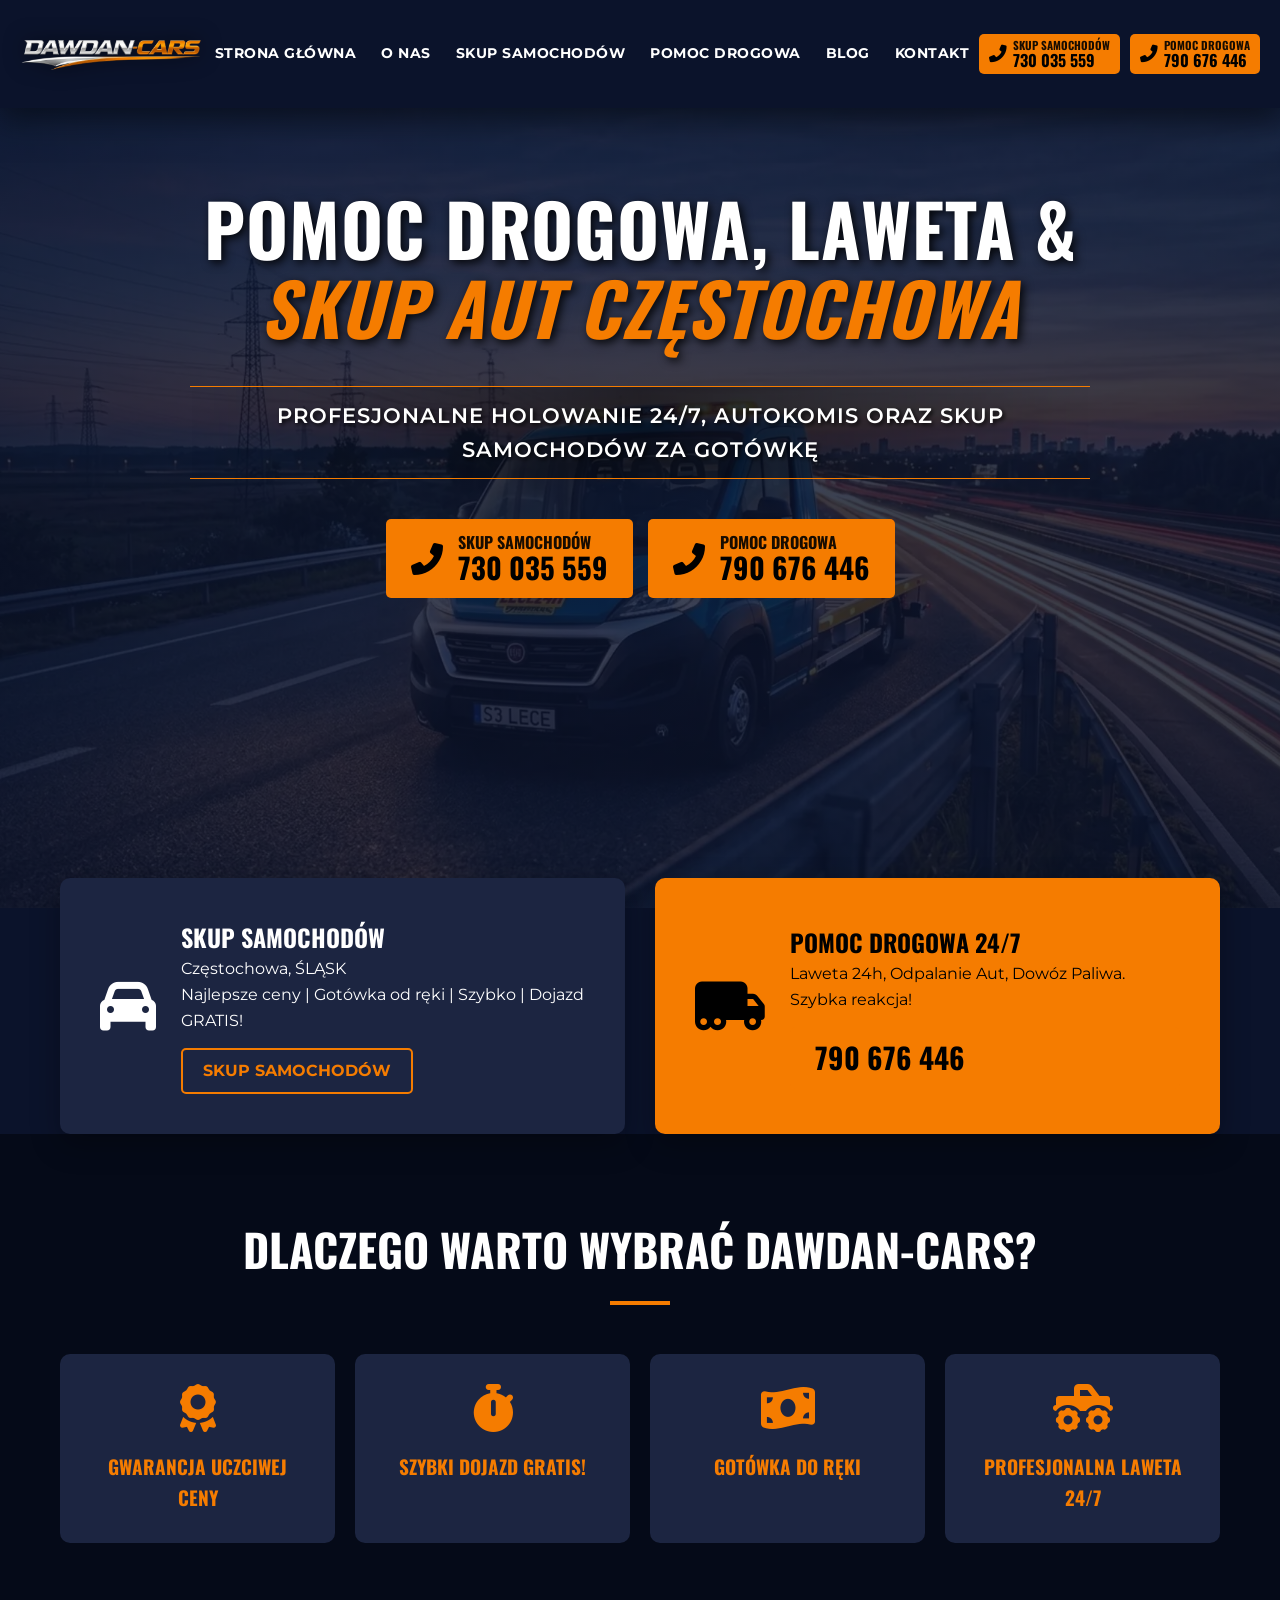
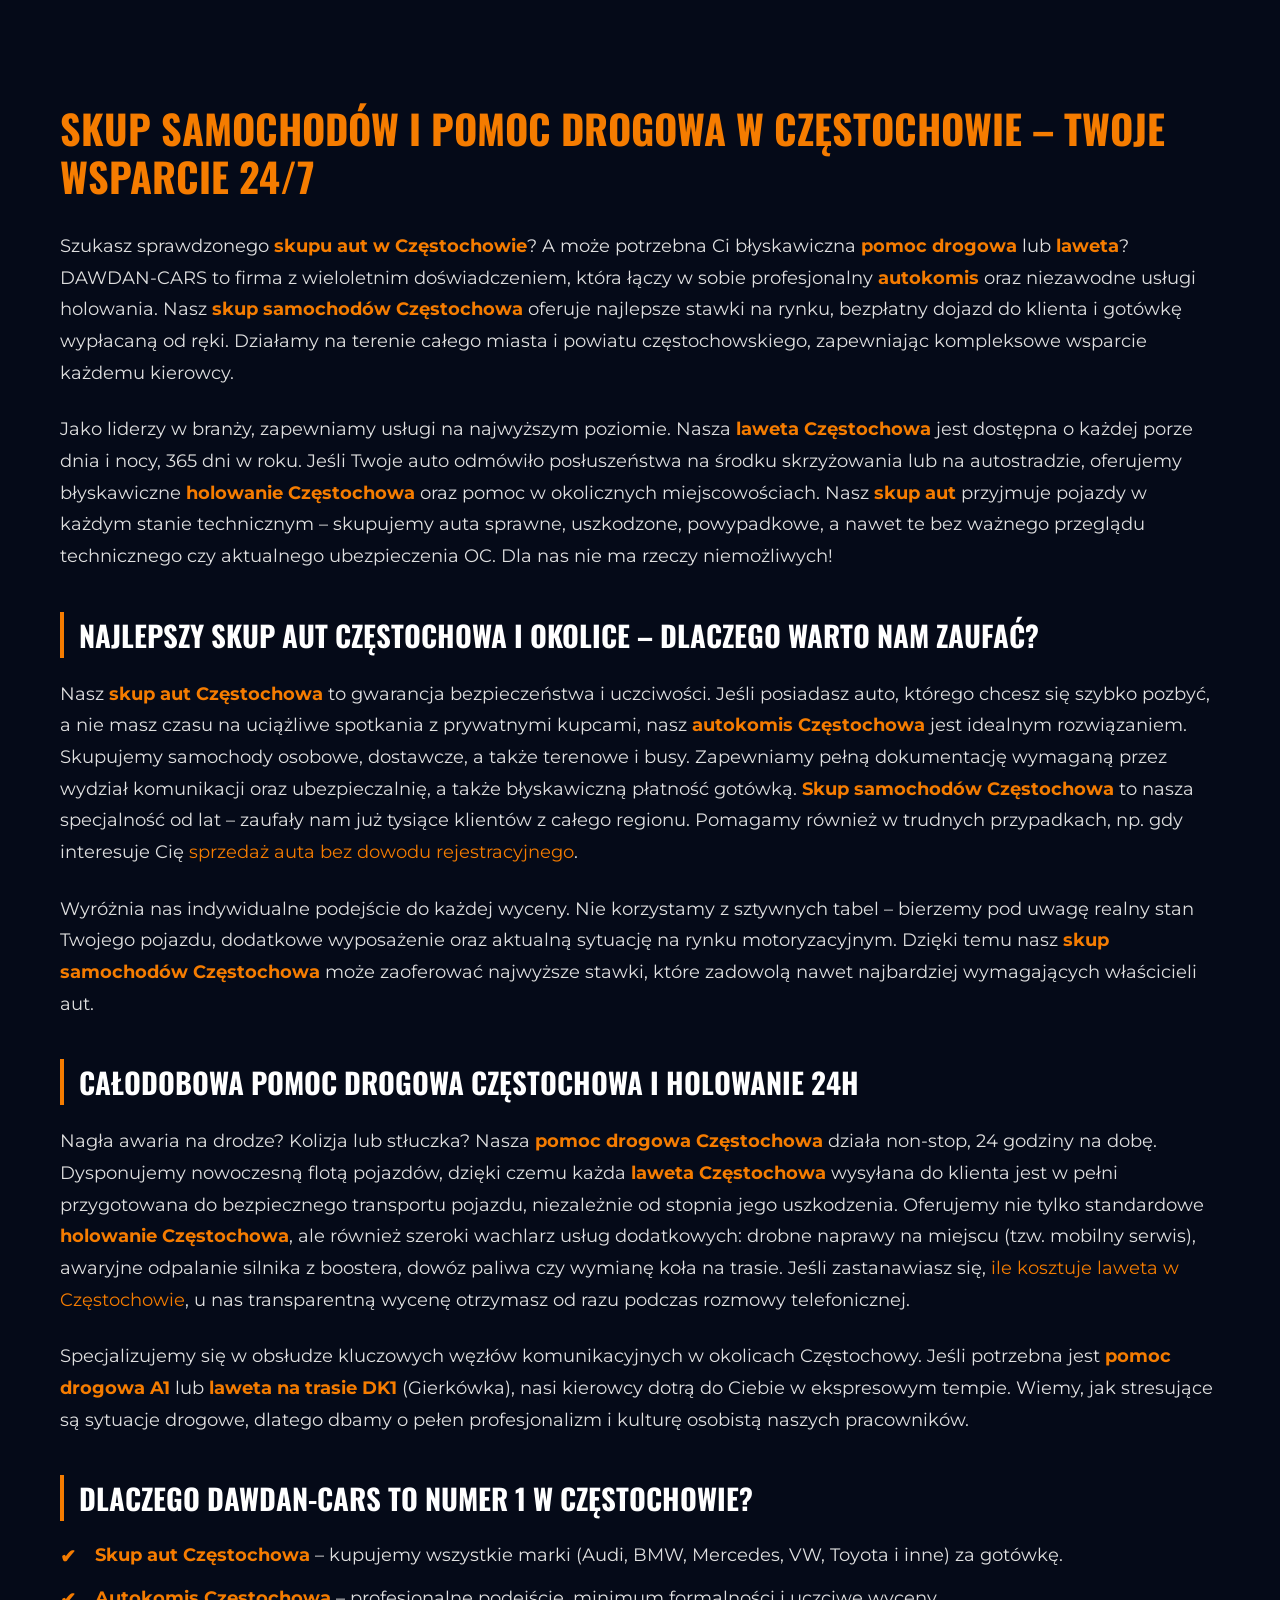
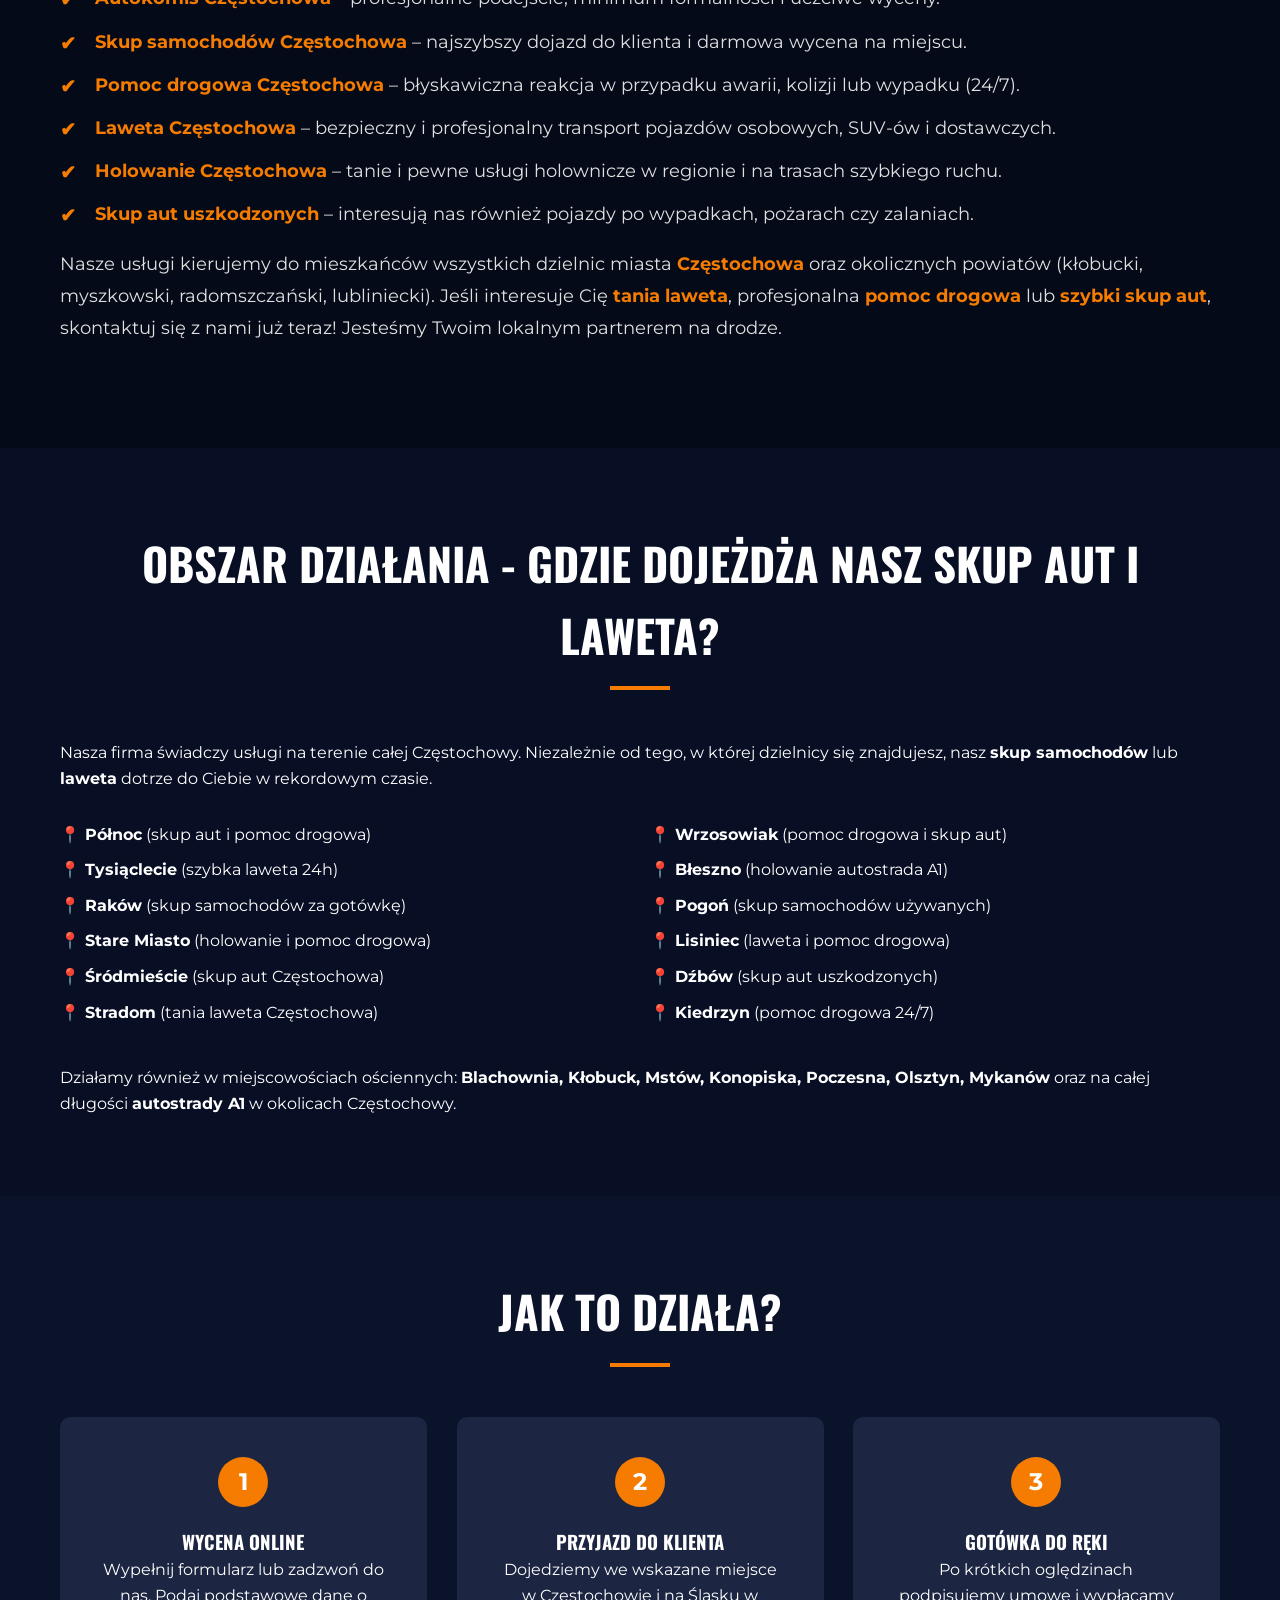
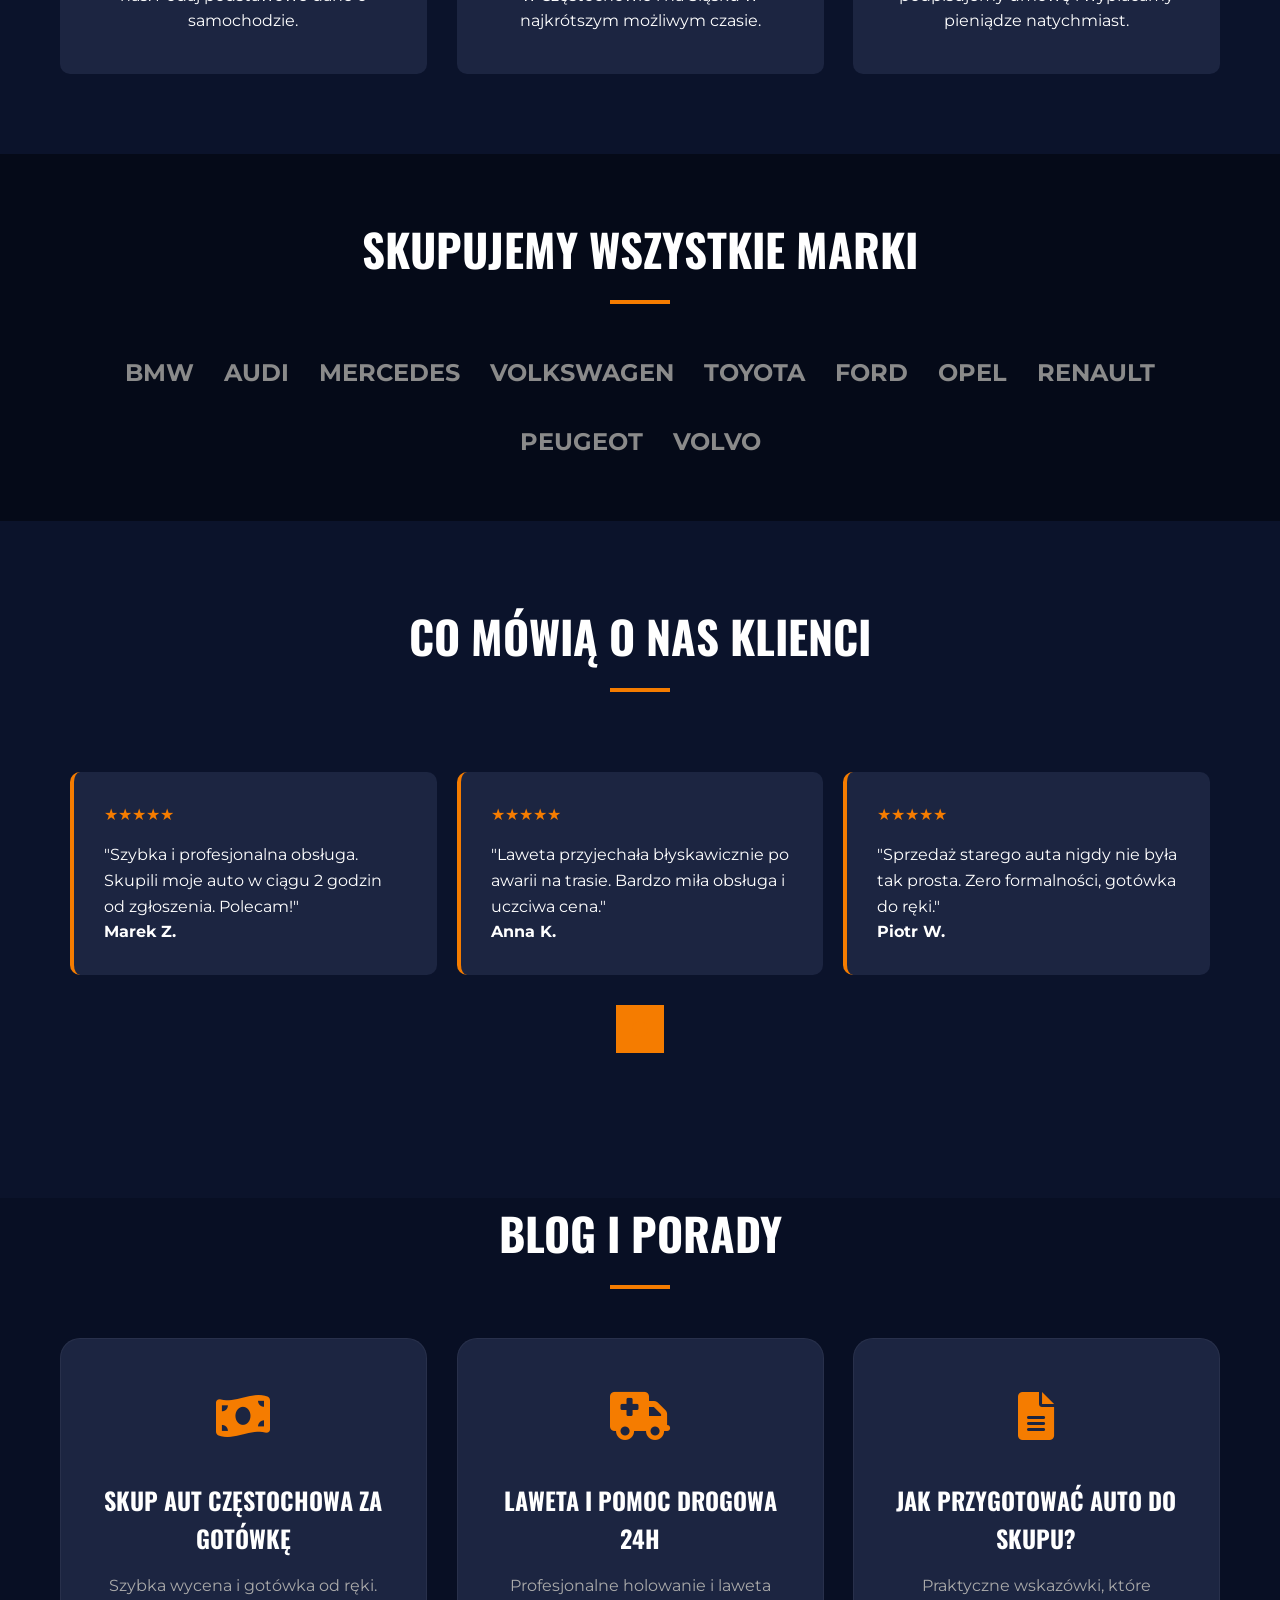
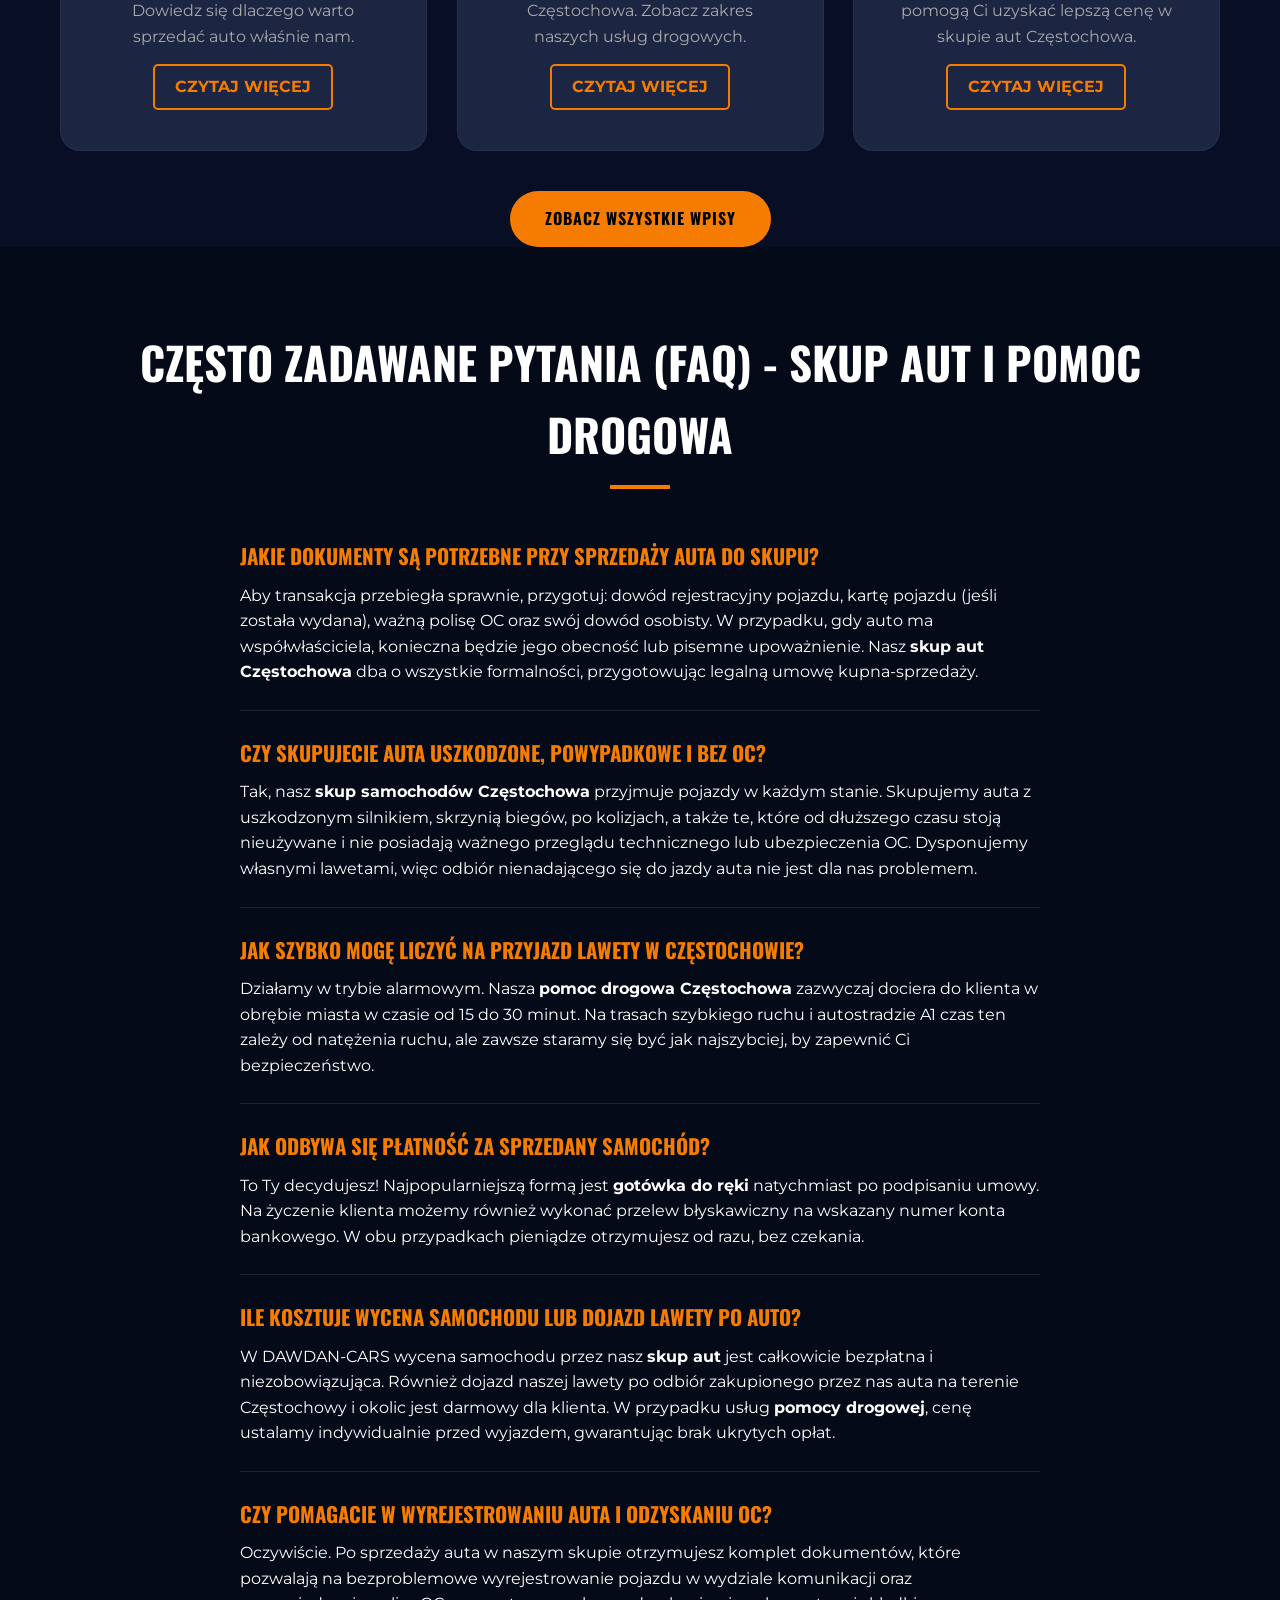
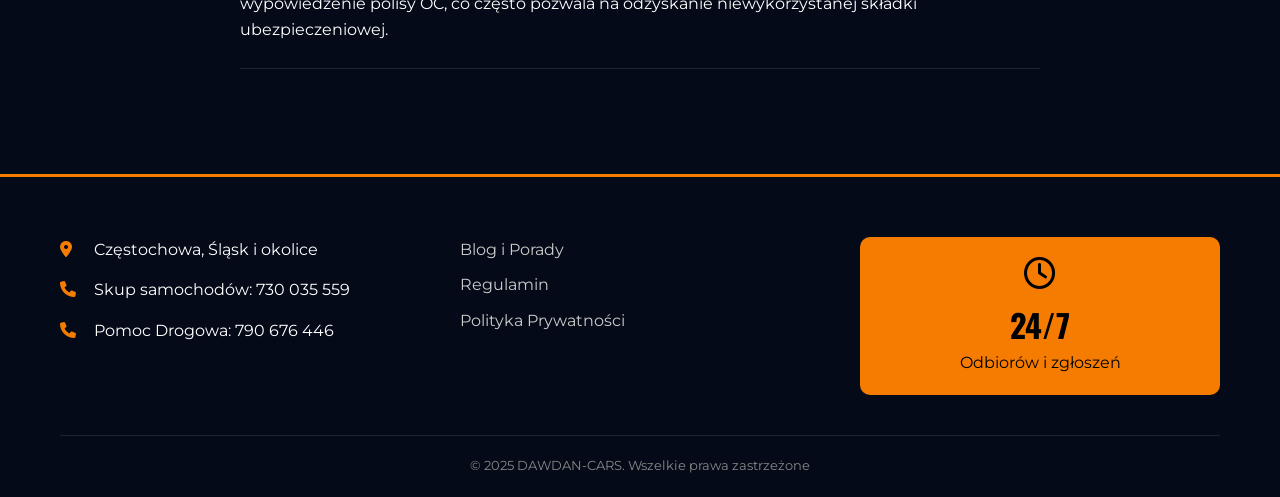
==== commit 641d58ab: "SEO overhaul and content expansion for DAWDAN-CARS - Significantly expanded copy on all main pages f" ====
--- a/index.html
+++ b/index.html
@@ -242,7 +242,7 @@
 
     <section id="benefits" class="benefits">
         <div class="container">
-            <h2 class="section-title" data-aos-custom="fade-up">DLACZEGO WARTO NAS WYBRAĆ?</h2>
+            <h2 class="section-title" data-aos-custom="fade-up">DLACZEGO WARTO WYBRAĆ DAWDAN-CARS?</h2>
             <div class="benefits-grid" role="list">
                 <div class="benefit-item" role="listitem" data-aos-custom="zoom-in" data-aos-delay="100">
                     <i class="fas fa-award"></i>
@@ -268,27 +268,62 @@
         <div class="container">
             <div class="seo-text-block" data-aos-custom="fade-up">
                 <h2>Skup samochodów i pomoc drogowa w Częstochowie – Twoje wsparcie 24/7</h2>
-                <p>Szukasz sprawdzonego <strong>skupu aut w Częstochowie</strong>? A może potrzebna Ci błyskawiczna <strong>pomoc drogowa</strong> lub <strong>laweta</strong>? DAWDAN-CARS to firma z wieloletnim doświadczeniem, która łączy w sobie profesjonalny <strong>autokomis</strong> oraz niezawodne usługi holowania. Nasz <strong>skup samochodów Częstochowa</strong> oferuje najlepsze stawki na rynku, bezpłatny dojazd do klienta i gotówkę wypłacaną od ręki.</p>
-
-                <p>Jako liderzy w branży, zapewniamy kompleksowe usługi. Nasza <strong>laweta Częstochowa</strong> jest dostępna o każdej porze dnia i nocy. Jeśli Twoje auto odmówiło posłuszeństwa, oferujemy <strong>holowanie Częstochowa</strong> oraz okoliczne miejscowości. Nasz <strong>skup aut</strong> przyjmuje pojazdy w każdym stanie – sprawne, uszkodzone, powypadkowe, a even te bez ważnego przeglądu czy ubezpieczenia OC.</p>
-
-                <h3>Najlepszy Skup Aut Częstochowa i okolice</h3>
-                <p>Nasz <strong>skup aut Częstochowa</strong> to gwarancja uczciwości. Jeśli posiadasz auto, którego chcesz się szybko pozbyć, nasz <strong>autokomis Częstochowa</strong> jest idealnym rozwiązaniem. Skupujemy samochody osobowe, dostawcze, a także terenowe. Zapewniamy pełną dokumentację i błyskawiczną płatność. <strong>Skup samochodów Częstochowa</strong> to nasza specjalność od lat. Pomagamy również w trudnych przypadkach, np. gdy interesuje Cię <a href="sprzedaz-auta-bez-dowodu-rejestracyjnego.html">sprzedaż auta bez dowodu rejestracyjnego</a>.</p>
-
-                <h3>Całodobowa Pomoc Drogowa Częstochowa</h3>
-                <p>Awaria na drodze? Stłuczka? Nasza <strong>pomoc drogowa Częstochowa</strong> działa 24/7. Dysponujemy nowoczesnym sprzętem, dzięki czemu każda <strong>laweta Częstochowa</strong> wysyłana do klienta jest w pełni przygotowana do transportu pojazdu. Oferujemy nie tylko <strong>holowanie Częstochowa</strong>, ale również drobne naprawy na miejscu czy awaryjne odpalanie silnika. Jeśli zastanawiasz się, <a href="ile-kosztuje-laweta-czestochowa.html">ile kosztuje laweta w Częstochowie</a>, u nas wycenę otrzymasz od razu przez telefon.</p>
-
-                <h3>Dlaczego DAWDAN-CARS to najlepszy wybór?</h3>
+                <p>Szukasz sprawdzonego <strong>skupu aut w Częstochowie</strong>? A może potrzebna Ci błyskawiczna <strong>pomoc drogowa</strong> lub <strong>laweta</strong>? DAWDAN-CARS to firma z wieloletnim doświadczeniem, która łączy w sobie profesjonalny <strong>autokomis</strong> oraz niezawodne usługi holowania. Nasz <strong>skup samochodów Częstochowa</strong> oferuje najlepsze stawki na rynku, bezpłatny dojazd do klienta i gotówkę wypłacaną od ręki. Działamy na terenie całego miasta i powiatu częstochowskiego, zapewniając kompleksowe wsparcie każdemu kierowcy.</p>
+
+                <p>Jako liderzy w branży, zapewniamy usługi na najwyższym poziomie. Nasza <strong>laweta Częstochowa</strong> jest dostępna o każdej porze dnia i nocy, 365 dni w roku. Jeśli Twoje auto odmówiło posłuszeństwa na środku skrzyżowania lub na autostradzie, oferujemy błyskawiczne <strong>holowanie Częstochowa</strong> oraz pomoc w okolicznych miejscowościach. Nasz <strong>skup aut</strong> przyjmuje pojazdy w każdym stanie technicznym – skupujemy auta sprawne, uszkodzone, powypadkowe, a nawet te bez ważnego przeglądu technicznego czy aktualnego ubezpieczenia OC. Dla nas nie ma rzeczy niemożliwych!</p>
+
+                <h3>Najlepszy Skup Aut Częstochowa i okolice – dlaczego warto nam zaufać?</h3>
+                <p>Nasz <strong>skup aut Częstochowa</strong> to gwarancja bezpieczeństwa i uczciwości. Jeśli posiadasz auto, którego chcesz się szybko pozbyć, a nie masz czasu na uciążliwe spotkania z prywatnymi kupcami, nasz <strong>autokomis Częstochowa</strong> jest idealnym rozwiązaniem. Skupujemy samochody osobowe, dostawcze, a także terenowe i busy. Zapewniamy pełną dokumentację wymaganą przez wydział komunikacji oraz ubezpieczalnię, a także błyskawiczną płatność gotówką. <strong>Skup samochodów Częstochowa</strong> to nasza specjalność od lat – zaufały nam już tysiące klientów z całego regionu. Pomagamy również w trudnych przypadkach, np. gdy interesuje Cię <a href="sprzedaz-auta-bez-dowodu-rejestracyjnego.html">sprzedaż auta bez dowodu rejestracyjnego</a>.</p>
+
+                <p>Wyróżnia nas indywidualne podejście do każdej wyceny. Nie korzystamy z sztywnych tabel – bierzemy pod uwagę realny stan Twojego pojazdu, dodatkowe wyposażenie oraz aktualną sytuację na rynku motoryzacyjnym. Dzięki temu nasz <strong>skup samochodów Częstochowa</strong> może zaoferować najwyższe stawki, które zadowolą nawet najbardziej wymagających właścicieli aut.</p>
+
+                <h3>Całodobowa Pomoc Drogowa Częstochowa i holowanie 24h</h3>
+                <p>Nagła awaria na drodze? Kolizja lub stłuczka? Nasza <strong>pomoc drogowa Częstochowa</strong> działa non-stop, 24 godziny na dobę. Dysponujemy nowoczesną flotą pojazdów, dzięki czemu każda <strong>laweta Częstochowa</strong> wysyłana do klienta jest w pełni przygotowana do bezpiecznego transportu pojazdu, niezależnie od stopnia jego uszkodzenia. Oferujemy nie tylko standardowe <strong>holowanie Częstochowa</strong>, ale również szeroki wachlarz usług dodatkowych: drobne naprawy na miejscu (tzw. mobilny serwis), awaryjne odpalanie silnika z boostera, dowóz paliwa czy wymianę koła na trasie. Jeśli zastanawiasz się, <a href="ile-kosztuje-laweta-czestochowa.html">ile kosztuje laweta w Częstochowie</a>, u nas transparentną wycenę otrzymasz od razu podczas rozmowy telefonicznej.</p>
+
+                <p>Specjalizujemy się w obsłudze kluczowych węzłów komunikacyjnych w okolicach Częstochowy. Jeśli potrzebna jest <strong>pomoc drogowa A1</strong> lub <strong>laweta na trasie DK1</strong> (Gierkówka), nasi kierowcy dotrą do Ciebie w ekspresowym tempie. Wiemy, jak stresujące są sytuacje drogowe, dlatego dbamy o pełen profesjonalizm i kulturę osobistą naszych pracowników.</p>
+
+                <h3>Dlaczego DAWDAN-CARS to numer 1 w Częstochowie?</h3>
                 <ul>
-                    <li><strong>Skup aut Częstochowa</strong> – kupujemy wszystkie marki i modele za gotówkę.</li>
-                    <li><strong>Autokomis Częstochowa</strong> – profesjonalne podejście i uczciwe wyceny.</li>
-                    <li><strong>Skup samochodów Częstochowa</strong> – najszybszy dojazd i darmowa wycena.</li>
-                    <li><strong>Pomoc drogowa Częstochowa</strong> – szybki dojazd w przypadku awarii lub kolizji (24/7).</li>
-                    <li><strong>Laweta Częstochowa</strong> – bezpieczny transport pojazdów osobowych i dostawczych.</li>
-                    <li><strong>Holowanie Częstochowa</strong> – profesjonalne usługi holownicze w regionie.</li>
+                    <li><strong>Skup aut Częstochowa</strong> – kupujemy wszystkie marki (Audi, BMW, Mercedes, VW, Toyota i inne) za gotówkę.</li>
+                    <li><strong>Autokomis Częstochowa</strong> – profesjonalne podejście, minimum formalności i uczciwe wyceny.</li>
+                    <li><strong>Skup samochodów Częstochowa</strong> – najszybszy dojazd do klienta i darmowa wycena na miejscu.</li>
+                    <li><strong>Pomoc drogowa Częstochowa</strong> – błyskawiczna reakcja w przypadku awarii, kolizji lub wypadku (24/7).</li>
+                    <li><strong>Laweta Częstochowa</strong> – bezpieczny i profesjonalny transport pojazdów osobowych, SUV-ów i dostawczych.</li>
+                    <li><strong>Holowanie Częstochowa</strong> – tanie i pewne usługi holownicze w regionie i na trasach szybkiego ruchu.</li>
+                    <li><strong>Skup aut uszkodzonych</strong> – interesują nas również pojazdy po wypadkach, pożarach czy zalaniach.</li>
                 </ul>
 
-                <p>Nasze usługi kierujemy do mieszkańców miasta <strong>Częstochowa</strong> oraz okolicznych powiatów. Jeśli interesuje Cię <strong>tania laweta</strong> lub <strong>szybki skup aut</strong>, skontaktuj się z nami już teraz!</p>
+                <p>Nasze usługi kierujemy do mieszkańców wszystkich dzielnic miasta <strong>Częstochowa</strong> oraz okolicznych powiatów (kłobucki, myszkowski, radomszczański, lubliniecki). Jeśli interesuje Cię <strong>tania laweta</strong>, profesjonalna <strong>pomoc drogowa</strong> lub <strong>szybki skup aut</strong>, skontaktuj się z nami już teraz! Jesteśmy Twoim lokalnym partnerem na drodze.</p>
+            </div>
+        </div>
+    </section>
+
+    <section class="coverage-area bg-alt">
+        <div class="container">
+            <h2 class="section-title" data-aos-custom="fade-up">OBSZAR DZIAŁANIA - GDZIE DOJEŻDŻA NASZ SKUP AUT I LAWETA?</h2>
+            <div class="coverage-grid">
+                <div class="coverage-text">
+                    <p>Nasza firma świadczy usługi na terenie całej Częstochowy. Niezależnie od tego, w której dzielnicy się znajdujesz, nasz <strong>skup samochodów</strong> lub <strong>laweta</strong> dotrze do Ciebie w rekordowym czasie.</p>
+                    <div class="districts-list">
+                        <ul>
+                            <li><strong>Północ</strong> (skup aut i pomoc drogowa)</li>
+                            <li><strong>Tysiąclecie</strong> (szybka laweta 24h)</li>
+                            <li><strong>Raków</strong> (skup samochodów za gotówkę)</li>
+                            <li><strong>Stare Miasto</strong> (holowanie i pomoc drogowa)</li>
+                            <li><strong>Śródmieście</strong> (skup aut Częstochowa)</li>
+                            <li><strong>Stradom</strong> (tania laweta Częstochowa)</li>
+                        </ul>
+                        <ul>
+                            <li><strong>Wrzosowiak</strong> (pomoc drogowa i skup aut)</li>
+                            <li><strong>Błeszno</strong> (holowanie autostrada A1)</li>
+                            <li><strong>Pogoń</strong> (skup samochodów używanych)</li>
+                            <li><strong>Lisiniec</strong> (laweta i pomoc drogowa)</li>
+                            <li><strong>Dźbów</strong> (skup aut uszkodzonych)</li>
+                            <li><strong>Kiedrzyn</strong> (pomoc drogowa 24/7)</li>
+                        </ul>
+                    </div>
+                    <p>Działamy również w miejscowościach ościennych: <strong>Blachownia, Kłobuck, Mstów, Konopiska, Poczesna, Olsztyn, Mykanów</strong> oraz na całej długości <strong>autostrady A1</strong> w okolicach Częstochowy.</p>
+                </div>
             </div>
         </div>
     </section>
@@ -437,19 +472,31 @@
     <!-- FAQ -->
     <section class="faq">
         <div class="container">
-            <h2 class="section-title">CZĘSTO ZADAWANE PYTANIA</h2>
+            <h2 class="section-title">CZĘSTO ZADAWANE PYTANIA (FAQ) - SKUP AUT I POMOC DROGOWA</h2>
             <div class="faq-list">
                 <div class="faq-item">
-                    <h3>Jakie dokumenty są potrzebne?</h3>
-                    <p>Potrzebny jest dowód rejestracyjny, karta pojazdu (jeśli była wydana) oraz dowód osobisty właściciela.</p>
+                    <h3>Jakie dokumenty są potrzebne przy sprzedaży auta do skupu?</h3>
+                    <p>Aby transakcja przebiegła sprawnie, przygotuj: dowód rejestracyjny pojazdu, kartę pojazdu (jeśli została wydana), ważną polisę OC oraz swój dowód osobisty. W przypadku, gdy auto ma współwłaściciela, konieczna będzie jego obecność lub pisemne upoważnienie. Nasz <strong>skup aut Częstochowa</strong> dba o wszystkie formalności, przygotowując legalną umowę kupna-sprzedaży.</p>
                 </div>
                 <div class="faq-item">
-                    <h3>Czy skupujecie auta uszkodzone?</h3>
-                    <p>Tak, skupujemy samochody w każdym stanie technicznym, również powypadkowe i uszkodzone.</p>
+                    <h3>Czy skupujecie auta uszkodzone, powypadkowe i bez OC?</h3>
+                    <p>Tak, nasz <strong>skup samochodów Częstochowa</strong> przyjmuje pojazdy w każdym stanie. Skupujemy auta z uszkodzonym silnikiem, skrzynią biegów, po kolizjach, a także te, które od dłuższego czasu stoją nieużywane i nie posiadają ważnego przeglądu technicznego lub ubezpieczenia OC. Dysponujemy własnymi lawetami, więc odbiór nienadającego się do jazdy auta nie jest dla nas problemem.</p>
                 </div>
                 <div class="faq-item">
-                    <h3>Jak szybko wypłacacie pieniądze?</h3>
-                    <p>Pieniądze wypłacamy natychmiast w gotówce przy podpisaniu umowy lub przelewem błyskawicznym.</p>
+                    <h3>Jak szybko mogę liczyć na przyjazd lawety w Częstochowie?</h3>
+                    <p>Działamy w trybie alarmowym. Nasza <strong>pomoc drogowa Częstochowa</strong> zazwyczaj dociera do klienta w obrębie miasta w czasie od 15 do 30 minut. Na trasach szybkiego ruchu i autostradzie A1 czas ten zależy od natężenia ruchu, ale zawsze staramy się być jak najszybciej, by zapewnić Ci bezpieczeństwo.</p>
+                </div>
+                <div class="faq-item">
+                    <h3>Jak odbywa się płatność za sprzedany samochód?</h3>
+                    <p>To Ty decydujesz! Najpopularniejszą formą jest <strong>gotówka do ręki</strong> natychmiast po podpisaniu umowy. Na życzenie klienta możemy również wykonać przelew błyskawiczny na wskazany numer konta bankowego. W obu przypadkach pieniądze otrzymujesz od razu, bez czekania.</p>
+                </div>
+                <div class="faq-item">
+                    <h3>Ile kosztuje wycena samochodu lub dojazd lawety po auto?</h3>
+                    <p>W DAWDAN-CARS wycena samochodu przez nasz <strong>skup aut</strong> jest całkowicie bezpłatna i niezobowiązująca. Również dojazd naszej lawety po odbiór zakupionego przez nas auta na terenie Częstochowy i okolic jest darmowy dla klienta. W przypadku usług <strong>pomocy drogowej</strong>, cenę ustalamy indywidualnie przed wyjazdem, gwarantując brak ukrytych opłat.</p>
+                </div>
+                <div class="faq-item">
+                    <h3>Czy pomagacie w wyrejestrowaniu auta i odzyskaniu OC?</h3>
+                    <p>Oczywiście. Po sprzedaży auta w naszym skupie otrzymujesz komplet dokumentów, które pozwalają na bezproblemowe wyrejestrowanie pojazdu w wydziale komunikacji oraz wypowiedzenie polisy OC, co często pozwala na odzyskanie niewykorzystanej składki ubezpieczeniowej.</p>
                 </div>
             </div>
         </div>
--- a/style.min.css
+++ b/style.min.css
@@ -1 +1 @@
-:root{--primary-color:#f57c00;--secondary-color:#0b132b;--accent-color:#1c2541;--text-light:#ffffff;--text-dark:#333333;--bg-dark:#0b132b;--bg-light:#f4f4f4;} *{margin:0;padding:0;box-sizing:border-box;} body{font-family:'Montserrat',sans-serif;line-height:1.6;color:var(--text-light);background-color:var(--bg-dark);overflow-x:hidden;} a{color:var(--primary-color);text-decoration:none;transition:color 0.3s ease;} a:hover{color:#ff9800;} h1,h2,h3,h4{font-family:'Oswald',sans-serif;text-transform:uppercase;} .container{max-width:1200px;margin:0 auto;padding:0 20px;} header{background-color:#0b132b;position:sticky;top:0;z-index:2000;box-shadow:0 10px 30px rgba(0,0,0,0.5);transition:padding 0.3s ease,background 0.3s ease;will-change:padding,background;padding:15px 0;} header.scrolled{padding:5px 0;background:rgba(11,19,43,0.95);} header.menu-open{box-shadow:none;background:#0b132b;} .top-bar .container{display:grid;grid-template-columns:1fr auto 1fr;align-items:center;height:auto;max-width:100%;padding:15px 20px;} .logo{display:flex;justify-content:flex-start;} .logo img{max-height:60px;width:auto;display:block;transition:transform 0.3s ease;filter:drop-shadow(0 0 10px rgba(0,0,0,0.5));} .logo img:hover{transform:scale(1.05);filter:drop-shadow(0 0 12px rgba(255,152,0,0.3));} nav{display:flex;align-items:center;justify-content:center;} nav ul{display:flex;list-style:none;gap:10px;} nav a{text-decoration:none;color:var(--text-light);font-weight:700;font-size:0.95rem;padding:12px 15px;display:inline-flex;align-items:center;min-height:48px;transition:all 0.3s ease;text-transform:uppercase;letter-spacing:0.5px;white-space:nowrap;} nav a:hover,nav a.active{color:var(--primary-color);} nav a:focus{outline:2px solid var(--primary-color);outline-offset:4px;} button:focus,a.btn-call:focus,a.btn-hero-call:focus,a.btn-outline:focus{outline:3px solid #fff;outline-offset:2px;} .header-cta{display:flex;flex-direction:row;justify-content:flex-end;align-items:center;gap:10px;} .mobile-only{display:none;} .header-cta .btn-call{display:flex;align-items:center;gap:6px;text-decoration:none;color:#000;background:var(--primary-color);padding:6px 10px;transition:background 0.3s;font-family:'Oswald',sans-serif;font-weight:700;border-radius:5px;line-height:1;white-space:nowrap;} .header-cta .btn-call i{font-size:1.1rem;} .btn-label{display:block;font-size:0.7rem;text-transform:uppercase;color:inherit;} .btn-number{display:block;font-size:1rem;color:inherit;} .header-cta .btn-call:hover{background:#e68a00;} .menu-toggle{display:none;flex-direction:column;justify-content:center;align-items:center;width:50px;height:50px;background:rgba(255,152,0,0.1);border:2px solid var(--primary-color);border-radius:12px;cursor:pointer;padding:0;z-index:2200;transition:all 0.3s cubic-bezier(0.4,0,0.2,1);position:relative;} .menu-toggle:hover{background:var(--primary-color);} .menu-toggle:hover span{background:#000;} .menu-toggle span{width:26px;height:2px;background:var(--primary-color);border-radius:2px;transition:all 0.4s cubic-bezier(0.68,-0.6,0.32,1.6);position:absolute;} .menu-toggle span:nth-child(1){transform:translateY(-8px);} .menu-toggle span:nth-child(2){transform:translateY(0);width:18px;right:9px;} .menu-toggle span:nth-child(3){transform:translateY(8px);} .menu-toggle.active{background:rgba(255,255,255,0.1);border-color:var(--primary-color);} .menu-toggle.active span{background:var(--primary-color);} .menu-toggle.active span:nth-child(1){transform:translateY(0) rotate(45deg);} .menu-toggle.active span:nth-child(2){opacity:0;transform:translateX(-20px);} .menu-toggle.active span:nth-child(3){transform:translateY(0) rotate(-45deg);} .hero{background:linear-gradient(rgba(11,19,43,0.8),rgba(11,19,43,0.8)),url('tlo.webp');background-size:cover;background-position:center;padding:80px 0;min-height:800px;display:flex;align-items:stretch;justify-content:center;} .hero .container{display:flex;flex-direction:column;} .hero-content{display:flex;flex-direction:column;align-items:center;width:100%;height:100%;} .hero-text{width:100%;display:flex;flex-direction:column;align-items:center;min-height:400px;} .hero-text h1{font-size:clamp(1.8rem,8vw,4.5rem);color:var(--text-light);line-height:1.1;width:100%;text-shadow:3px 3px 10px rgba(0,0,0,0.9);text-align:center;margin-bottom:clamp(20px,5vh,40px);white-space:normal;word-wrap:break-word;letter-spacing:1px;min-height:1.1em;contain-intrinsic-size:auto 1.1em;} .hero-text h1 .highlight{color:var(--primary-color);font-style:italic;font-weight:900;} .hero-cta-buttons{display:flex;flex-wrap:wrap;justify-content:center;gap:15px;margin-bottom:40px;} .btn-hero-call{display:flex;align-items:center;background:var(--primary-color);color:#000;padding:15px 25px;text-decoration:none;font-weight:700;font-family:'Oswald',sans-serif;border-radius:5px;transition:background 0.3s;line-height:1.1;text-align:left;} .btn-hero-call i{font-size:2rem;margin-right:15px;} .btn-hero-call .btn-label{font-size:1rem;color:inherit;} .btn-hero-call .btn-number{font-size:1.8rem;color:inherit;} .btn-hero-call:hover{background:#e68a00;} .hero-features{list-style:none;display:flex;gap:30px;margin-top:auto;padding-top:50px;} .hero-features li{font-weight:700;font-size:0.9rem;} .hero-features i{color:var(--primary-color);margin-right:5px;} .service-boxes{margin-top:clamp(-30px,-5vw,-50px);position:relative;z-index:10;} .service-boxes .container{display:grid;grid-template-columns:repeat(auto-fit,minmax(280px,1fr));gap:30px;} .box{display:flex;align-items:center;padding:40px;border-radius:10px;gap:25px;box-shadow:0 10px 30px rgba(0,0,0,0.3);} .blue-box{background-color:var(--accent-color);} .orange-box{background-color:var(--primary-color);color:#000;} .box-icon i{font-size:3.5rem;} .box-content h3{font-size:1.5rem;margin-bottom:10px;} .btn-outline{display:inline-block;margin-top:15px;padding:8px 20px;border:2px solid var(--primary-color);color:var(--primary-color);text-decoration:none;font-weight:700;border-radius:5px;transition:all 0.3s;} .btn-outline:hover{background:var(--primary-color);color:white;} .box-call{margin-top:15px;display:flex;flex-direction:column;} .box-call span{font-size:0.8rem;text-transform:uppercase;} .box-call strong{font-size:1.8rem;font-family:'Oswald',sans-serif;} [data-aos]{will-change:transform,opacity;} .benefits{padding:80px 0;background-color:#050a18;} .section-title{text-align:center;font-size:clamp(1.8rem,5vw,2.8rem);margin-bottom:clamp(30px,8vw,50px);position:relative;padding:0 15px;} .section-title::after{content:'';display:block;width:60px;height:4px;background:var(--primary-color);margin:15px auto;} .benefits-grid{display:grid;grid-template-columns:repeat(auto-fit,minmax(250px,1fr));gap:20px;} .benefit-item{text-align:center;padding:30px;background:var(--accent-color);border-radius:10px;transition:transform 0.3s;} .benefit-item:hover{transform:translateY(-10px);border-bottom:3px solid var(--primary-color);} .benefit-item i{font-size:3rem;color:var(--primary-color);margin-bottom:20px;} .benefit-item h3{font-size:1.2rem;color:var(--primary-color);} .recent-buys{padding:80px 0;overflow:hidden;} .buys-slider{padding:20px 0 50px !important;} .buys-slider .active{background:var(--primary-color);} .buy-card{background:var(--accent-color);border-radius:10px;overflow:hidden;text-align:center;} .car-img{height:180px;background-size:cover;background-position:center;} .buy-card p{padding:15px;font-weight:700;text-transform:uppercase;} footer{background:#050a18;padding:60px 0 20px;border-top:3px solid var(--primary-color);} footer h3{text-align:center;font-size:2rem;margin-bottom:40px;} .footer-grid{display:grid;grid-template-columns:repeat(auto-fit,minmax(250px,1fr));gap:40px;margin-bottom:40px;} .footer-info p{margin-bottom:15px;} .footer-info i{color:var(--primary-color);margin-right:10px;width:20px;} .hours-box{background:var(--primary-color);padding:20px;border-radius:10px;text-align:center;color:#000;} .hours-box i{font-size:2rem;margin-bottom:10px;} .hours-box span{display:block;font-size:2rem;font-weight:700;font-family:'Oswald',sans-serif;} .footer-links ul{list-style:none;} .footer-links li{margin-bottom:10px;} .footer-links a{color:#ccc;text-decoration:none;} .footer-links a:hover{color:var(--primary-color);} .footer-bottom{text-align:center;padding-top:20px;border-top:1px solid rgba(255,255,255,0.1);font-size:0.8rem;color:#888;} .seo-content{padding:80px 0;background:#050a18;} .seo-text-block h2{font-size:clamp(1.8rem,4vw,2.5rem);color:var(--primary-color);margin-bottom:30px;line-height:1.2;} .seo-text-block h3{font-size:clamp(1.4rem,3vw,1.8rem);margin-top:40px;margin-bottom:20px;color:var(--text-light);border-left:4px solid var(--primary-color);padding-left:15px;} .seo-text-block p{margin-bottom:25px;font-size:1.1rem;color:#e0e0e0;line-height:1.8;} .seo-text-block strong{color:var(--primary-color);} .seo-text-block ul{list-style:none;margin-bottom:20px;} .seo-text-block li{margin-bottom:15px;padding-left:35px;position:relative;font-size:1.1rem;color:#e0e0e0;} .seo-text-block li::before{content:'✔';position:absolute;left:0;color:var(--primary-color);font-weight:bold;font-size:1.2rem;} .hero-subtext{font-size:1.3rem;text-align:center;margin:0 auto 40px;color:#fff;max-width:900px;font-weight:600;letter-spacing:1px;text-transform:uppercase;text-shadow:2px 2px 4px rgba(0,0,0,0.9);background:linear-gradient(90deg,transparent,rgba(0,0,0,0.4),transparent);padding:12px 20px;border-top:1px solid var(--primary-color);border-bottom:1px solid var(--primary-color);} .how-it-works{padding:80px 0;background:var(--bg-dark);} .steps-grid{display:grid;grid-template-columns:repeat(auto-fit,minmax(280px,1fr));gap:30px;margin-top:40px;} .step{text-align:center;padding:40px;background:var(--accent-color);border-radius:10px;position:relative;} .step-num{width:50px;height:50px;background:var(--primary-color);color:white;border-radius:50%;display:flex;align-items:center;justify-content:center;font-size:1.5rem;font-weight:700;margin:0 auto 20px;} .brands{padding:60px 0;background:#050a18;} .brands-flex{display:flex;flex-wrap:wrap;justify-content:center;gap:30px;} .brands-flex span{font-size:1.5rem;font-weight:700;color:#8a8a8a;text-transform:uppercase;} .testimonials{padding:80px 0;background:var(--bg-dark);overflow:hidden;} .testimonials-slider{padding:20px 0 50px !important;} .testimonials-slider .active{background:var(--primary-color);} .testimonial{background:var(--accent-color);padding:30px;border-radius:10px;border-left:4px solid var(--primary-color);} .stars{color:var(--primary-color);margin-bottom:15px;} .faq{padding:80px 0;background:#050a18;} .faq-list{max-width:800px;margin:0 auto;} .faq-item{margin-bottom:25px;padding-bottom:25px;border-bottom:1px solid rgba(255,255,255,0.1);} .faq-item h3{color:var(--primary-color);margin-bottom:10px;font-size:1.3rem;} .page-header{padding:clamp(40px,10vw,80px) 0;text-align:center;color:white;} .page-header h1{font-size:clamp(2rem,8vw,3.5rem);margin-bottom:10px;} .page-header p{font-size:1.2rem;color:var(--primary-color);} .about-content,.service-details,.tow-details,.contact-page{padding:80px 0;} .about-grid,.service-grid,.tow-grid,.contact-grid{display:grid;grid-template-columns:1.5fr 1fr;gap:60px;align-items:flex-start;} @media (max-width:992px){.about-grid,.service-grid,.tow-grid,.contact-grid{grid-template-columns:1fr;gap:40px;} } .section-badge{display:inline-block;padding:5px 15px;background:rgba(245,124,0,0.1);color:var(--primary-color);font-weight:700;font-size:0.85rem;border-radius:50px;margin-bottom:15px;letter-spacing:1px;text-transform:uppercase;border:1px solid var(--primary-color);} .about-text h2,.service-text h2,.tow-info h2{font-size:clamp(1.8rem,5vw,2.8rem);margin-bottom:25px;color:#fff;line-height:1.2;} .about-text p,.service-text p,.tow-info p{margin-bottom:20px;color:#e0e0e0;font-size:1.05rem;} .about-stats-v2{display:grid;gap:20px;} .stat-card{display:flex;align-items:center;gap:20px;background:var(--accent-color);padding:25px;border-radius:15px;transition:all 0.3s ease;border:1px solid rgba(255,255,255,0.05);} .stat-card:hover{transform:translateX(10px);background:#252e4d;border-color:var(--primary-color);} .stat-icon{width:60px;height:60px;background:var(--primary-color);border-radius:12px;display:flex;align-items:center;justify-content:center;font-size:1.5rem;color:#000;flex-shrink:0;} .stat-info{display:flex;flex-direction:column;} .stat-number{font-size:2rem;font-weight:700;font-family:'Oswald',sans-serif;color:var(--primary-color);line-height:1;} .stat-label{font-size:0.9rem;color:#aaa;margin-top:5px;} .why-us{padding:100px 0;} .bg-alt{background-color:#080f24;} .section-title.centered{text-align:center;margin-bottom:60px;} .features-grid{display:grid;grid-template-columns:repeat(auto-fit,minmax(300px,1fr));gap:30px;} .feature-item{background:var(--accent-color);padding:40px;border-radius:20px;text-align:center;transition:all 0.3s ease;border:1px solid rgba(255,255,255,0.05);} .feature-item:hover{transform:translateY(-10px);border-color:var(--primary-color);} .feature-icon{font-size:3rem;color:var(--primary-color);margin-bottom:25px;} .feature-item h3{font-size:1.5rem;margin-bottom:15px;color:#fff;} .feature-item p{color:#aaa;} .call-to-action-simple{padding:100px 0;background:linear-gradient(rgba(11,19,43,0.9),rgba(11,19,43,0.9)),url('tlo.webp');background-size:cover;background-position:center;text-align:center;} .cta-content h2{font-size:clamp(1.8rem,4vw,2.5rem);margin-bottom:20px;color:#fff;} .cta-content p{font-size:1.2rem;margin-bottom:40px;color:#ccc;} .cta-buttons{display:flex;justify-content:center;gap:20px;flex-wrap:wrap;} .btn{display:inline-flex;align-items:center;gap:10px;padding:15px 35px;border-radius:50px;font-weight:700;text-decoration:none;transition:all 0.3s ease;text-transform:uppercase;font-family:'Oswald',sans-serif;letter-spacing:1px;} .btn-primary{background:var(--primary-color);color:#000;} .btn-primary:hover{background:#ff9800;transform:scale(1.05);} .btn-outline{border:2px solid var(--primary-color);color:var(--primary-color);} .btn-outline:hover{background:var(--primary-color);color:#000;transform:scale(1.05);} .check-list{list-style:none;margin:20px 0;} .check-list li{margin-bottom:15px;font-size:1.1rem;color:#e0e0e0;} .check-list i{color:var(--primary-color);margin-right:10px;} .highlight-box{background:rgba(245,124,0,0.05);border-left:4px solid var(--primary-color);padding:20px;margin:20px 0;border-radius:0 10px 10px 0;} .highlight-box p{margin-bottom:0;color:#fff;} .process-grid{display:grid;grid-template-columns:repeat(auto-fit,minmax(280px,1fr));gap:40px;} .process-step{background:var(--accent-color);padding:50px 30px;border-radius:20px;text-align:center;position:relative;transition:transform 0.3s ease;border:1px solid rgba(255,255,255,0.05);} .process-step:hover{transform:translateY(-10px);} .step-number{position:absolute;top:20px;right:30px;font-size:3rem;font-weight:800;color:rgba(255,255,255,0.03);line-height:1;font-family:'Oswald',sans-serif;} .step-icon{width:80px;height:80px;background:var(--bg-dark);border:2px solid var(--primary-color);border-radius:50%;display:flex;align-items:center;justify-content:center;font-size:2rem;color:var(--primary-color);margin:0 auto 25px;transition:all 0.3s ease;} .process-step:hover .step-icon{background:var(--primary-color);color:#000;} .process-step h3{font-size:1.4rem;margin-bottom:15px;color:#fff;} .process-step p{color:#aaa;font-size:0.95rem;} .benefits-grid-section{padding:100px 0;} .grid-layout{display:grid;grid-template-columns:1fr 1fr;gap:60px;align-items:center;} @media (max-width:992px){.grid-layout{grid-template-columns:1fr;gap:40px;} } .benefit-card{background:var(--accent-color);padding:40px;border-radius:20px;} .benefit-card h3{font-size:1.8rem;margin-bottom:25px;color:var(--primary-color);} .benefit-cta h2{font-size:2.5rem;margin-bottom:20px;color:#fff;} .benefit-cta p{font-size:1.1rem;margin-bottom:30px;color:#ccc;} .btn-large{padding:20px 40px;font-size:1.2rem;} .tow-services-grid{display:grid;grid-template-columns:repeat(auto-fit,minmax(250px,1fr));gap:20px;margin-top:30px;} .tow-service-item{background:var(--accent-color);padding:20px;border-radius:10px;} .tow-service-item i{font-size:2rem;color:var(--primary-color);margin-bottom:10px;} .urgent-box-v2{background:var(--primary-color);padding:30px;border-radius:15px;display:flex;align-items:center;gap:25px;color:#000;margin-top:30px;box-shadow:0 10px 30px rgba(245,124,0,0.3);} .urgent-icon{font-size:3rem;animation:pulse 2s infinite;} @keyframes pulse{0%{transform:scale(1);} 50%{transform:scale(1.1);} 100%{transform:scale(1);} } .urgent-text h3{font-size:1.4rem;margin-bottom:5px;} .urgent-number{font-size:2rem;font-weight:700;color:#000;text-decoration:none;font-family:'Oswald',sans-serif;display:block;} .tow-services-v2{display:grid;gap:20px;} .tow-service-card{background:var(--accent-color);padding:25px;border-radius:15px;display:flex;gap:20px;align-items:flex-start;transition:all 0.3s ease;border:1px solid rgba(255,255,255,0.05);} .tow-service-card:hover{background:#252e4d;transform:translateX(10px);} .tow-service-card i{font-size:2rem;color:var(--primary-color);background:rgba(245,124,0,0.1);width:60px;height:60px;display:flex;align-items:center;justify-content:center;border-radius:50%;flex-shrink:0;} .service-content h3{font-size:1.2rem;margin-bottom:8px;color:#fff;} .service-content p{font-size:0.9rem;color:#aaa;margin:0;} .area-grid{display:grid;grid-template-columns:repeat(auto-fit,minmax(300px,1fr));gap:30px;} .area-item{text-align:center;padding:30px;} .area-item i{font-size:3rem;color:var(--primary-color);margin-bottom:20px;} .area-item h3{font-size:1.5rem;margin-bottom:15px;color:#fff;} .area-item p{color:#ccc;} .why-tow{padding:100px 0;} .check-list-v2{list-style:none;} .check-list-v2 li{display:flex;gap:20px;margin-bottom:30px;} .check-list-v2 i{color:var(--primary-color);font-size:1.5rem;margin-top:5px;} .check-list-v2 strong{display:block;font-size:1.2rem;color:#fff;margin-bottom:5px;} .check-list-v2 p{color:#aaa;} .cta-square{background:var(--accent-color);padding:60px 40px;border-radius:20px;text-align:center;border:2px solid var(--primary-color);} .cta-square h3{font-size:1.8rem;margin-bottom:15px;color:#fff;} .cta-square p{margin-bottom:30px;color:#ccc;} .contact-item{display:flex;gap:20px;margin-bottom:30px;} .contact-item i{font-size:1.5rem;color:var(--primary-color);} .map-placeholder{position:relative;border-radius:10px;overflow:hidden;margin-top:30px;} .map-placeholder img{width:100%;height:clamp(200px,40vh,400px);object-fit:cover;filter:grayscale(1);} .map-overlay{position:absolute;bottom:0;left:0;width:100%;background:rgba(255,152,0,0.9);color:white;padding:10px;text-align:center;font-weight:700;} .form-row{display:grid;grid-template-columns:1fr 1fr;gap:15px;} @media (max-width:768px){.form-row{grid-template-columns:1fr;gap:0;} } .form-group{margin-bottom:20px;} .form-group input,.form-group select,.form-group textarea{width:100%;padding:12px;border-radius:5px;border:1px solid rgba(255,255,255,0.1);background:rgba(255,255,255,0.05);color:white;font-family:inherit;} .form-group textarea{height:150px;} .form-card{background:var(--accent-color);padding:35px;border-radius:15px;box-shadow:0 15px 35px rgba(0,0,0,0.4);border:1px solid rgba(255,152,0,0.2);} .form-card h2{color:var(--primary-color);font-size:2rem;margin-bottom:10px;text-align:center;font-family:'Oswald',sans-serif;} .form-subtitle{text-align:center;font-size:1rem;margin-bottom:30px;color:#bbb;font-weight:400;} .styled-form .form-group{margin-bottom:18px;} .styled-form input,.styled-form select,.styled-form textarea{width:100%;padding:14px 18px;border-radius:8px;border:1px solid rgba(255,255,255,0.1);background:rgba(255,255,255,0.05);color:white;font-family:'Montserrat',sans-serif;font-size:1rem;transition:all 0.3s ease;} .styled-form select option{background:var(--bg-dark);color:white;} .styled-form input:focus,.styled-form select:focus,.styled-form textarea:focus{outline:none;border-color:var(--primary-color);background:rgba(255,255,255,0.1);box-shadow:0 0 15px rgba(245,124,0,0.2);} .checkbox-group label{display:flex;align-items:center;gap:10px;cursor:pointer;font-size:0.95rem;color:#ccc;transition:color 0.3s;} .checkbox-group label:hover{color:white;} .checkbox-group input[type="checkbox"]{width:20px;height:20px;cursor:pointer;accent-color:var(--primary-color);} .styled-form textarea{height:120px;resize:vertical;} .file-upload-wrapper{margin-bottom:20px;} .file-upload-label{display:flex;flex-direction:column;align-items:center;justify-content:center;padding:20px;border:2px dashed rgba(255,152,0,0.4);border-radius:10px;cursor:pointer;transition:all 0.3s ease;background:rgba(255,152,0,0.05);} .file-upload-label:hover{background:rgba(255,152,0,0.1);border-color:var(--primary-color);} .file-upload-label i{font-size:2rem;color:var(--primary-color);margin-bottom:10px;} .file-upload-label span{font-size:0.9rem;font-weight:700;} .file-preview-grid{display:grid;grid-template-columns:repeat(auto-fill,minmax(60px,1fr));gap:10px;margin-top:15px;} .preview-item{position:relative;aspect-ratio:1;border-radius:5px;overflow:hidden;border:1px solid var(--primary-color);} .preview-item img{width:100%;height:100%;object-fit:cover;} .btn-submit{width:100%;padding:15px;background:var(--primary-color);color:#000;border:none;border-radius:8px;font-family:'Oswald',sans-serif;font-size:1.2rem;font-weight:700;cursor:pointer;transition:all 0.3s ease;text-transform:uppercase;letter-spacing:1px;} .btn-submit:hover{background:#e68a00;transform:translateY(-2px);box-shadow:0 5px 15px rgba(255,152,0,0.4);} .btn-submit:active{transform:translateY(0);} .form-message{margin-top:15px;padding:10px;border-radius:5px;text-align:center;font-weight:700;display:none;} .form-message.success{display:block;background:rgba(76,175,80,0.1);color:#4caf50;border:1px solid #4caf50;} .form-message.error{display:block;background:rgba(244,67,54,0.1);color:#f44336;border:1px solid #f44336;} @media (max-width:1100px){.menu-toggle{display:flex;order:3;} .desktop-only{display:none;} .mobile-only{display:flex;} .top-bar .container{display:flex;justify-content:space-between;} nav{position:fixed;top:0;left:0;width:100%;height:100vh;background:rgba(11,19,43,0.98);backdrop-filter:blur(15px);-webkit-backdrop-filter:blur(15px);padding:120px 20px 40px;flex-direction:column;transition:all 0.5s cubic-bezier(0.7,0,0.3,1);z-index:2100;display:flex;justify-content:flex-start;align-items:center;transform:translateY(-100%);visibility:hidden;} nav.active{transform:translateY(0);visibility:visible;} nav ul{flex-direction:column;gap:10px;width:100%;max-width:400px;text-align:center;} nav li{width:100%;opacity:0;transform:translateY(-20px);transition:all 0.4s ease;} nav.active li{opacity:1;transform:translateY(0);} nav.active li:nth-child(1){transition-delay:0.1s;} nav.active li:nth-child(2){transition-delay:0.15s;} nav.active li:nth-child(3){transition-delay:0.2s;} nav.active li:nth-child(4){transition-delay:0.25s;} nav.active li:nth-child(5){transition-delay:0.3s;} nav a{font-size:1.25rem;font-family:'Oswald',sans-serif;display:block;padding:15px 0;min-height:52px;display:flex;align-items:center;justify-content:center;letter-spacing:2px;color:white;text-transform:uppercase;position:relative;border-bottom:1px solid rgba(255,255,255,0.05);} nav a::after{content:'';position:absolute;bottom:0;left:50%;width:0;height:2px;background:var(--primary-color);transition:all 0.3s ease;transform:translateX(-50%);} nav a:hover{color:var(--primary-color);} nav a:hover::after{width:100%;} .top-bar .container{padding:10px 15px;} nav .header-cta.mobile-only{display:flex;flex-direction:column;gap:15px;margin-top:40px;width:100%;max-width:360px;opacity:0;transform:translateY(20px);transition:all 0.4s ease 0.4s;} nav .header-cta.mobile-only .btn-call{padding:15px 25px;width:100%;justify-content:center;} nav .header-cta.mobile-only .btn-label{font-size:1.1rem;} nav .header-cta.mobile-only .btn-number{font-size:1.8rem;} nav.active .header-cta.mobile-only{opacity:1;transform:translateY(0);} .header-cta{display:none;} .overlay{position:fixed;top:0;left:0;width:100%;height:100%;background:rgba(0,0,0,0.7);backdrop-filter:blur(4px);z-index:1000;opacity:0;visibility:hidden;transition:all 0.4s ease;} .overlay.active{opacity:1;visibility:visible;} } @media (max-width:1024px){.hero-text h1{font-size:2.5rem;} } @media (max-width:768px){.top-bar .container{height:auto;min-height:70px;flex-wrap:nowrap;justify-content:space-between;padding:10px 20px;gap:10px;} .logo img{max-height:50px;width:auto;} .menu-toggle{display:flex;} .hero-text{text-align:center;width:100%;display:flex;flex-direction:column;align-items:center;} .hero-text h1{margin-bottom:20px;font-size:2rem;letter-spacing:1px;line-height:1.2;} .hero-subtext{font-size:0.95rem;padding:10px 15px;margin-bottom:25px;line-height:1.4;} .hero-cta-buttons{flex-direction:column;width:100%;align-items:center;gap:15px;} .btn-hero-call{padding:15px 25px;width:100%;max-width:320px;justify-content:center;} .btn-hero-call i{font-size:2rem;margin-right:15px;} .btn-hero-call .btn-label{font-size:1rem;} .btn-hero-call .btn-number{font-size:1.5rem;} .btn-hero-call{justify-content:center;} .hero-features{flex-direction:column;gap:15px;margin-top:auto;margin-bottom:20px;background:rgba(0,0,0,0.6);padding:15px;border-radius:8px;width:100%;text-align:center;} .hero-features li{font-size:1.1rem;text-shadow:1px 1px 2px rgba(0,0,0,0.8);} .footer-grid{grid-template-columns:1fr;} .hero{padding:40px 0;min-height:600px;} .about-grid,.service-grid,.tow-grid,.contact-grid{gap:30px;} .service-grid{display:flex;flex-direction:column;} .service-valuation{order:-1;} } @media (max-width:400px){.header-cta{gap:4px;} .header-cta .btn-call{padding:4px 6px;} .header-cta .btn-number{font-size:0.7rem;} } .custom-slider{position:relative;width:100%;overflow:hidden;} .slider-track{display:flex;overflow-x:auto;scroll-snap-type:x mandatory;scroll-behavior:smooth;-webkit-overflow-scrolling:touch;scrollbar-width:none;} .slider-track::-webkit-scrollbar{display:none;} .slider-item{flex:0 0 100%;scroll-snap-align:start;padding:10px;} @media (min-width:768px){.slider-item{flex:0 0 50%;} } @media (min-width:1024px){.slider-item{flex:0 0 33.333%;} } .slider-pagination{display:flex;justify-content:center;gap:12px;margin-top:20px;padding-bottom:15px;} .slider-dot{width:48px;height:48px;display:flex;align-items:center;justify-content:center;background:transparent;cursor:pointer;border:none;padding:0;transition:all 0.3s ease;} .slider-dot::after{content:'';width:12px;height:12px;border-radius:50%;background:rgba(255,255,255,0.3);transition:all 0.3s ease;} .slider-dot.active::after{background:var(--primary-color);transform:scale(1.3);} .slider-dot:hover::after{background:rgba(255,255,255,0.6);} @media (max-width:768px){[data-aos-custom]{opacity:0;transition-property:transform,opacity;transition-duration:0.8s;transition-timing-function:ease-out;will-change:transform,opacity;} [data-aos-custom="fade-up"]{transform:translateY(30px);} [data-aos-custom="fade-right"]{transform:translateX(-30px);} [data-aos-custom="fade-left"]{transform:translateX(30px);} [data-aos-custom="zoom-in"]{transform:scale(0.9);} [data-aos-custom].aos-animate{opacity:1;transform:translate(0,0) scale(1);} @media (max-width:768px){}+:root{--primary-color:#f57c00;--secondary-color:#0b132b;--accent-color:#1c2541;--text-light:#ffffff;--text-dark:#333333;--bg-dark:#0b132b;--bg-light:#f4f4f4;} *{margin:0;padding:0;box-sizing:border-box;} body{font-family:'Montserrat',sans-serif;line-height:1.6;color:var(--text-light);background-color:var(--bg-dark);overflow-x:hidden;} a{color:var(--primary-color);text-decoration:none;transition:color 0.3s ease;} a:hover{color:#ff9800;} h1,h2,h3,h4{font-family:'Oswald',sans-serif;text-transform:uppercase;} .container{max-width:1200px;margin:0 auto;padding:0 20px;} header{background-color:#0b132b;position:sticky;top:0;z-index:2000;box-shadow:0 10px 30px rgba(0,0,0,0.5);transition:padding 0.3s ease,background 0.3s ease;will-change:padding,background;padding:15px 0;} header.scrolled{padding:5px 0;background:rgba(11,19,43,0.95);} header.menu-open{box-shadow:none;background:#0b132b;} .top-bar .container{display:grid;grid-template-columns:1fr auto 1fr;align-items:center;height:auto;max-width:100%;padding:15px 20px;} .logo{display:flex;justify-content:flex-start;} .logo img{max-height:60px;width:auto;display:block;transition:transform 0.3s ease;filter:drop-shadow(0 0 10px rgba(0,0,0,0.5));} .logo img:hover{transform:scale(1.05);filter:drop-shadow(0 0 12px rgba(255,152,0,0.3));} nav{display:flex;align-items:center;justify-content:center;} nav ul{display:flex;list-style:none;gap:10px;} nav a{text-decoration:none;color:var(--text-light);font-weight:700;font-size:0.95rem;padding:12px 15px;display:inline-flex;align-items:center;min-height:48px;transition:all 0.3s ease;text-transform:uppercase;letter-spacing:0.5px;white-space:nowrap;} nav a:hover,nav a.active{color:var(--primary-color);} nav a:focus{outline:2px solid var(--primary-color);outline-offset:4px;} button:focus,a.btn-call:focus,a.btn-hero-call:focus,a.btn-outline:focus{outline:3px solid #fff;outline-offset:2px;} .header-cta{display:flex;flex-direction:row;justify-content:flex-end;align-items:center;gap:10px;} .mobile-only{display:none;} .header-cta .btn-call{display:flex;align-items:center;gap:6px;text-decoration:none;color:#000;background:var(--primary-color);padding:6px 10px;transition:background 0.3s;font-family:'Oswald',sans-serif;font-weight:700;border-radius:5px;line-height:1;white-space:nowrap;} .header-cta .btn-call i{font-size:1.1rem;} .btn-label{display:block;font-size:0.7rem;text-transform:uppercase;color:inherit;} .btn-number{display:block;font-size:1rem;color:inherit;} .header-cta .btn-call:hover{background:#e68a00;} .menu-toggle{display:none;flex-direction:column;justify-content:center;align-items:center;width:50px;height:50px;background:rgba(255,152,0,0.1);border:2px solid var(--primary-color);border-radius:12px;cursor:pointer;padding:0;z-index:2200;transition:all 0.3s cubic-bezier(0.4,0,0.2,1);position:relative;} .menu-toggle:hover{background:var(--primary-color);} .menu-toggle:hover span{background:#000;} .menu-toggle span{width:26px;height:2px;background:var(--primary-color);border-radius:2px;transition:all 0.4s cubic-bezier(0.68,-0.6,0.32,1.6);position:absolute;} .menu-toggle span:nth-child(1){transform:translateY(-8px);} .menu-toggle span:nth-child(2){transform:translateY(0);width:18px;right:9px;} .menu-toggle span:nth-child(3){transform:translateY(8px);} .menu-toggle.active{background:rgba(255,255,255,0.1);border-color:var(--primary-color);} .menu-toggle.active span{background:var(--primary-color);} .menu-toggle.active span:nth-child(1){transform:translateY(0) rotate(45deg);} .menu-toggle.active span:nth-child(2){opacity:0;transform:translateX(-20px);} .menu-toggle.active span:nth-child(3){transform:translateY(0) rotate(-45deg);} .hero{background:linear-gradient(rgba(11,19,43,0.8),rgba(11,19,43,0.8)),url('tlo.webp');background-size:cover;background-position:center;padding:80px 0;min-height:800px;display:flex;align-items:stretch;justify-content:center;} .hero .container{display:flex;flex-direction:column;} .hero-content{display:flex;flex-direction:column;align-items:center;width:100%;height:100%;} .hero-text{width:100%;display:flex;flex-direction:column;align-items:center;min-height:400px;} .hero-text h1{font-size:clamp(1.8rem,8vw,4.5rem);color:var(--text-light);line-height:1.1;width:100%;text-shadow:3px 3px 10px rgba(0,0,0,0.9);text-align:center;margin-bottom:clamp(20px,5vh,40px);white-space:normal;word-wrap:break-word;letter-spacing:1px;min-height:1.1em;contain-intrinsic-size:auto 1.1em;} .hero-text h1 .highlight{color:var(--primary-color);font-style:italic;font-weight:900;} .hero-cta-buttons{display:flex;flex-wrap:wrap;justify-content:center;gap:15px;margin-bottom:40px;} .btn-hero-call{display:flex;align-items:center;background:var(--primary-color);color:#000;padding:15px 25px;text-decoration:none;font-weight:700;font-family:'Oswald',sans-serif;border-radius:5px;transition:background 0.3s;line-height:1.1;text-align:left;} .btn-hero-call i{font-size:2rem;margin-right:15px;} .btn-hero-call .btn-label{font-size:1rem;color:inherit;} .btn-hero-call .btn-number{font-size:1.8rem;color:inherit;} .btn-hero-call:hover{background:#e68a00;} .hero-features{list-style:none;display:flex;gap:30px;margin-top:auto;padding-top:50px;} .hero-features li{font-weight:700;font-size:0.9rem;} .hero-features i{color:var(--primary-color);margin-right:5px;} .service-boxes{margin-top:clamp(-30px,-5vw,-50px);position:relative;z-index:10;} .service-boxes .container{display:grid;grid-template-columns:repeat(auto-fit,minmax(280px,1fr));gap:30px;} .box{display:flex;align-items:center;padding:40px;border-radius:10px;gap:25px;box-shadow:0 10px 30px rgba(0,0,0,0.3);} .blue-box{background-color:var(--accent-color);} .orange-box{background-color:var(--primary-color);color:#000;} .box-icon i{font-size:3.5rem;} .box-content h3{font-size:1.5rem;margin-bottom:10px;} .btn-outline{display:inline-block;margin-top:15px;padding:8px 20px;border:2px solid var(--primary-color);color:var(--primary-color);text-decoration:none;font-weight:700;border-radius:5px;transition:all 0.3s;} .btn-outline:hover{background:var(--primary-color);color:white;} .box-call{margin-top:15px;display:flex;flex-direction:column;} .box-call span{font-size:0.8rem;text-transform:uppercase;} .box-call strong{font-size:1.8rem;font-family:'Oswald',sans-serif;} [data-aos]{will-change:transform,opacity;} .benefits{padding:80px 0;background-color:#050a18;} .section-title{text-align:center;font-size:clamp(1.8rem,5vw,2.8rem);margin-bottom:clamp(30px,8vw,50px);position:relative;padding:0 15px;} .section-title::after{content:'';display:block;width:60px;height:4px;background:var(--primary-color);margin:15px auto;} .benefits-grid{display:grid;grid-template-columns:repeat(auto-fit,minmax(250px,1fr));gap:20px;} .benefit-item{text-align:center;padding:30px;background:var(--accent-color);border-radius:10px;transition:transform 0.3s;} .benefit-item:hover{transform:translateY(-10px);border-bottom:3px solid var(--primary-color);} .benefit-item i{font-size:3rem;color:var(--primary-color);margin-bottom:20px;} .benefit-item h3{font-size:1.2rem;color:var(--primary-color);} .recent-buys{padding:80px 0;overflow:hidden;} .buys-slider{padding:20px 0 50px !important;} .buys-slider .active{background:var(--primary-color);} .buy-card{background:var(--accent-color);border-radius:10px;overflow:hidden;text-align:center;} .car-img{height:180px;background-size:cover;background-position:center;} .buy-card p{padding:15px;font-weight:700;text-transform:uppercase;} footer{background:#050a18;padding:60px 0 20px;border-top:3px solid var(--primary-color);} footer h3{text-align:center;font-size:2rem;margin-bottom:40px;} .footer-grid{display:grid;grid-template-columns:repeat(auto-fit,minmax(250px,1fr));gap:40px;margin-bottom:40px;} .footer-info p{margin-bottom:15px;} .footer-info i{color:var(--primary-color);margin-right:10px;width:20px;} .hours-box{background:var(--primary-color);padding:20px;border-radius:10px;text-align:center;color:#000;} .hours-box i{font-size:2rem;margin-bottom:10px;} .hours-box span{display:block;font-size:2rem;font-weight:700;font-family:'Oswald',sans-serif;} .footer-links ul{list-style:none;} .footer-links li{margin-bottom:10px;} .footer-links a{color:#ccc;text-decoration:none;} .footer-links a:hover{color:var(--primary-color);} .footer-bottom{text-align:center;padding-top:20px;border-top:1px solid rgba(255,255,255,0.1);font-size:0.8rem;color:#888;} .seo-content{padding:80px 0;background:#050a18;} .coverage-area{padding:80px 0;} .districts-list{display:grid;grid-template-columns:1fr 1fr;gap:20px;margin:30px 0;} .districts-list ul{list-style:none;} .districts-list li{margin-bottom:10px;padding-left:25px;position:relative;} .districts-list li::before{content:'📍';position:absolute;left:0;} @media (max-width:600px){.districts-list{grid-template-columns:1fr;} } .seo-text-block h2{font-size:clamp(1.8rem,4vw,2.5rem);color:var(--primary-color);margin-bottom:30px;line-height:1.2;} .seo-text-block h3{font-size:clamp(1.4rem,3vw,1.8rem);margin-top:40px;margin-bottom:20px;color:var(--text-light);border-left:4px solid var(--primary-color);padding-left:15px;} .seo-text-block p{margin-bottom:25px;font-size:1.1rem;color:#e0e0e0;line-height:1.8;} .seo-text-block strong{color:var(--primary-color);} .seo-text-block ul{list-style:none;margin-bottom:20px;} .seo-text-block li{margin-bottom:15px;padding-left:35px;position:relative;font-size:1.1rem;color:#e0e0e0;} .seo-text-block li::before{content:'✔';position:absolute;left:0;color:var(--primary-color);font-weight:bold;font-size:1.2rem;} .hero-subtext{font-size:1.3rem;text-align:center;margin:0 auto 40px;color:#fff;max-width:900px;font-weight:600;letter-spacing:1px;text-transform:uppercase;text-shadow:2px 2px 4px rgba(0,0,0,0.9);background:linear-gradient(90deg,transparent,rgba(0,0,0,0.4),transparent);padding:12px 20px;border-top:1px solid var(--primary-color);border-bottom:1px solid var(--primary-color);} .how-it-works{padding:80px 0;background:var(--bg-dark);} .steps-grid{display:grid;grid-template-columns:repeat(auto-fit,minmax(280px,1fr));gap:30px;margin-top:40px;} .step{text-align:center;padding:40px;background:var(--accent-color);border-radius:10px;position:relative;} .step-num{width:50px;height:50px;background:var(--primary-color);color:white;border-radius:50%;display:flex;align-items:center;justify-content:center;font-size:1.5rem;font-weight:700;margin:0 auto 20px;} .brands{padding:60px 0;background:#050a18;} .brands-flex{display:flex;flex-wrap:wrap;justify-content:center;gap:30px;} .brands-flex span{font-size:1.5rem;font-weight:700;color:#8a8a8a;text-transform:uppercase;} .testimonials{padding:80px 0;background:var(--bg-dark);overflow:hidden;} .testimonials-slider{padding:20px 0 50px !important;} .testimonials-slider .active{background:var(--primary-color);} .testimonial{background:var(--accent-color);padding:30px;border-radius:10px;border-left:4px solid var(--primary-color);} .stars{color:var(--primary-color);margin-bottom:15px;} .faq{padding:80px 0;background:#050a18;} .faq-list{max-width:800px;margin:0 auto;} .faq-item{margin-bottom:25px;padding-bottom:25px;border-bottom:1px solid rgba(255,255,255,0.1);} .faq-item h3{color:var(--primary-color);margin-bottom:10px;font-size:1.3rem;} .page-header{padding:clamp(40px,10vw,80px) 0;text-align:center;color:white;} .page-header h1{font-size:clamp(2rem,8vw,3.5rem);margin-bottom:10px;} .page-header p{font-size:1.2rem;color:var(--primary-color);} .about-content,.service-details,.tow-details,.contact-page{padding:80px 0;} .about-grid,.service-grid,.tow-grid,.contact-grid{display:grid;grid-template-columns:1.5fr 1fr;gap:60px;align-items:flex-start;} @media (max-width:992px){.about-grid,.service-grid,.tow-grid,.contact-grid{grid-template-columns:1fr;gap:40px;} } .section-badge{display:inline-block;padding:5px 15px;background:rgba(245,124,0,0.1);color:var(--primary-color);font-weight:700;font-size:0.85rem;border-radius:50px;margin-bottom:15px;letter-spacing:1px;text-transform:uppercase;border:1px solid var(--primary-color);} .about-text h2,.service-text h2,.tow-info h2{font-size:clamp(1.8rem,5vw,2.8rem);margin-bottom:25px;color:#fff;line-height:1.2;} .about-text p,.service-text p,.tow-info p{margin-bottom:20px;color:#e0e0e0;font-size:1.05rem;} .about-stats-v2{display:grid;gap:20px;} .stat-card{display:flex;align-items:center;gap:20px;background:var(--accent-color);padding:25px;border-radius:15px;transition:all 0.3s ease;border:1px solid rgba(255,255,255,0.05);} .stat-card:hover{transform:translateX(10px);background:#252e4d;border-color:var(--primary-color);} .stat-icon{width:60px;height:60px;background:var(--primary-color);border-radius:12px;display:flex;align-items:center;justify-content:center;font-size:1.5rem;color:#000;flex-shrink:0;} .stat-info{display:flex;flex-direction:column;} .stat-number{font-size:2rem;font-weight:700;font-family:'Oswald',sans-serif;color:var(--primary-color);line-height:1;} .stat-label{font-size:0.9rem;color:#aaa;margin-top:5px;} .why-us{padding:100px 0;} .bg-alt{background-color:#080f24;} .section-title.centered{text-align:center;margin-bottom:60px;} .features-grid{display:grid;grid-template-columns:repeat(auto-fit,minmax(300px,1fr));gap:30px;} .feature-item{background:var(--accent-color);padding:40px;border-radius:20px;text-align:center;transition:all 0.3s ease;border:1px solid rgba(255,255,255,0.05);} .feature-item:hover{transform:translateY(-10px);border-color:var(--primary-color);} .feature-icon{font-size:3rem;color:var(--primary-color);margin-bottom:25px;} .feature-item h3{font-size:1.5rem;margin-bottom:15px;color:#fff;} .feature-item p{color:#aaa;} .call-to-action-simple{padding:100px 0;background:linear-gradient(rgba(11,19,43,0.9),rgba(11,19,43,0.9)),url('tlo.webp');background-size:cover;background-position:center;text-align:center;} .cta-content h2{font-size:clamp(1.8rem,4vw,2.5rem);margin-bottom:20px;color:#fff;} .cta-content p{font-size:1.2rem;margin-bottom:40px;color:#ccc;} .cta-buttons{display:flex;justify-content:center;gap:20px;flex-wrap:wrap;} .btn{display:inline-flex;align-items:center;gap:10px;padding:15px 35px;border-radius:50px;font-weight:700;text-decoration:none;transition:all 0.3s ease;text-transform:uppercase;font-family:'Oswald',sans-serif;letter-spacing:1px;} .btn-primary{background:var(--primary-color);color:#000;} .btn-primary:hover{background:#ff9800;transform:scale(1.05);} .btn-outline{border:2px solid var(--primary-color);color:var(--primary-color);} .btn-outline:hover{background:var(--primary-color);color:#000;transform:scale(1.05);} .check-list{list-style:none;margin:20px 0;} .check-list li{margin-bottom:15px;font-size:1.1rem;color:#e0e0e0;} .check-list i{color:var(--primary-color);margin-right:10px;} .highlight-box{background:rgba(245,124,0,0.05);border-left:4px solid var(--primary-color);padding:20px;margin:20px 0;border-radius:0 10px 10px 0;} .highlight-box p{margin-bottom:0;color:#fff;} .process-grid{display:grid;grid-template-columns:repeat(auto-fit,minmax(280px,1fr));gap:40px;} .process-step{background:var(--accent-color);padding:50px 30px;border-radius:20px;text-align:center;position:relative;transition:transform 0.3s ease;border:1px solid rgba(255,255,255,0.05);} .process-step:hover{transform:translateY(-10px);} .step-number{position:absolute;top:20px;right:30px;font-size:3rem;font-weight:800;color:rgba(255,255,255,0.03);line-height:1;font-family:'Oswald',sans-serif;} .step-icon{width:80px;height:80px;background:var(--bg-dark);border:2px solid var(--primary-color);border-radius:50%;display:flex;align-items:center;justify-content:center;font-size:2rem;color:var(--primary-color);margin:0 auto 25px;transition:all 0.3s ease;} .process-step:hover .step-icon{background:var(--primary-color);color:#000;} .process-step h3{font-size:1.4rem;margin-bottom:15px;color:#fff;} .process-step p{color:#aaa;font-size:0.95rem;} .benefits-grid-section{padding:100px 0;} .grid-layout{display:grid;grid-template-columns:1fr 1fr;gap:60px;align-items:center;} @media (max-width:992px){.grid-layout{grid-template-columns:1fr;gap:40px;} } .benefit-card{background:var(--accent-color);padding:40px;border-radius:20px;} .benefit-card h3{font-size:1.8rem;margin-bottom:25px;color:var(--primary-color);} .benefit-cta h2{font-size:2.5rem;margin-bottom:20px;color:#fff;} .benefit-cta p{font-size:1.1rem;margin-bottom:30px;color:#ccc;} .btn-large{padding:20px 40px;font-size:1.2rem;} .tow-services-grid{display:grid;grid-template-columns:repeat(auto-fit,minmax(250px,1fr));gap:20px;margin-top:30px;} .tow-service-item{background:var(--accent-color);padding:20px;border-radius:10px;} .tow-service-item i{font-size:2rem;color:var(--primary-color);margin-bottom:10px;} .urgent-box-v2{background:var(--primary-color);padding:30px;border-radius:15px;display:flex;align-items:center;gap:25px;color:#000;margin-top:30px;box-shadow:0 10px 30px rgba(245,124,0,0.3);} .urgent-icon{font-size:3rem;animation:pulse 2s infinite;} @keyframes pulse{0%{transform:scale(1);} 50%{transform:scale(1.1);} 100%{transform:scale(1);} } .urgent-text h3{font-size:1.4rem;margin-bottom:5px;} .urgent-number{font-size:2rem;font-weight:700;color:#000;text-decoration:none;font-family:'Oswald',sans-serif;display:block;} .tow-services-v2{display:grid;gap:20px;} .tow-service-card{background:var(--accent-color);padding:25px;border-radius:15px;display:flex;gap:20px;align-items:flex-start;transition:all 0.3s ease;border:1px solid rgba(255,255,255,0.05);} .tow-service-card:hover{background:#252e4d;transform:translateX(10px);} .tow-service-card i{font-size:2rem;color:var(--primary-color);background:rgba(245,124,0,0.1);width:60px;height:60px;display:flex;align-items:center;justify-content:center;border-radius:50%;flex-shrink:0;} .service-content h3{font-size:1.2rem;margin-bottom:8px;color:#fff;} .service-content p{font-size:0.9rem;color:#aaa;margin:0;} .area-grid{display:grid;grid-template-columns:repeat(auto-fit,minmax(300px,1fr));gap:30px;} .area-item{text-align:center;padding:30px;} .area-item i{font-size:3rem;color:var(--primary-color);margin-bottom:20px;} .area-item h3{font-size:1.5rem;margin-bottom:15px;color:#fff;} .area-item p{color:#ccc;} .why-tow{padding:100px 0;} .check-list-v2{list-style:none;} .check-list-v2 li{display:flex;gap:20px;margin-bottom:30px;} .check-list-v2 i{color:var(--primary-color);font-size:1.5rem;margin-top:5px;} .check-list-v2 strong{display:block;font-size:1.2rem;color:#fff;margin-bottom:5px;} .check-list-v2 p{color:#aaa;} .cta-square{background:var(--accent-color);padding:60px 40px;border-radius:20px;text-align:center;border:2px solid var(--primary-color);} .cta-square h3{font-size:1.8rem;margin-bottom:15px;color:#fff;} .cta-square p{margin-bottom:30px;color:#ccc;} .contact-item{display:flex;gap:20px;margin-bottom:30px;} .contact-item i{font-size:1.5rem;color:var(--primary-color);} .map-placeholder{position:relative;border-radius:10px;overflow:hidden;margin-top:30px;} .map-placeholder img{width:100%;height:clamp(200px,40vh,400px);object-fit:cover;filter:grayscale(1);} .map-overlay{position:absolute;bottom:0;left:0;width:100%;background:rgba(255,152,0,0.9);color:white;padding:10px;text-align:center;font-weight:700;} .form-row{display:grid;grid-template-columns:1fr 1fr;gap:15px;} @media (max-width:768px){.form-row{grid-template-columns:1fr;gap:0;} } .form-group{margin-bottom:20px;} .form-group input,.form-group select,.form-group textarea{width:100%;padding:12px;border-radius:5px;border:1px solid rgba(255,255,255,0.1);background:rgba(255,255,255,0.05);color:white;font-family:inherit;} .form-group textarea{height:150px;} .form-card{background:var(--accent-color);padding:35px;border-radius:15px;box-shadow:0 15px 35px rgba(0,0,0,0.4);border:1px solid rgba(255,152,0,0.2);} .form-card h2{color:var(--primary-color);font-size:2rem;margin-bottom:10px;text-align:center;font-family:'Oswald',sans-serif;} .form-subtitle{text-align:center;font-size:1rem;margin-bottom:30px;color:#bbb;font-weight:400;} .styled-form .form-group{margin-bottom:18px;} .styled-form input,.styled-form select,.styled-form textarea{width:100%;padding:14px 18px;border-radius:8px;border:1px solid rgba(255,255,255,0.1);background:rgba(255,255,255,0.05);color:white;font-family:'Montserrat',sans-serif;font-size:1rem;transition:all 0.3s ease;} .styled-form select option{background:var(--bg-dark);color:white;} .styled-form input:focus,.styled-form select:focus,.styled-form textarea:focus{outline:none;border-color:var(--primary-color);background:rgba(255,255,255,0.1);box-shadow:0 0 15px rgba(245,124,0,0.2);} .checkbox-group label{display:flex;align-items:center;gap:10px;cursor:pointer;font-size:0.95rem;color:#ccc;transition:color 0.3s;} .checkbox-group label:hover{color:white;} .checkbox-group input[type="checkbox"]{width:20px;height:20px;cursor:pointer;accent-color:var(--primary-color);} .styled-form textarea{height:120px;resize:vertical;} .file-upload-wrapper{margin-bottom:20px;} .file-upload-label{display:flex;flex-direction:column;align-items:center;justify-content:center;padding:20px;border:2px dashed rgba(255,152,0,0.4);border-radius:10px;cursor:pointer;transition:all 0.3s ease;background:rgba(255,152,0,0.05);} .file-upload-label:hover{background:rgba(255,152,0,0.1);border-color:var(--primary-color);} .file-upload-label i{font-size:2rem;color:var(--primary-color);margin-bottom:10px;} .file-upload-label span{font-size:0.9rem;font-weight:700;} .file-preview-grid{display:grid;grid-template-columns:repeat(auto-fill,minmax(60px,1fr));gap:10px;margin-top:15px;} .preview-item{position:relative;aspect-ratio:1;border-radius:5px;overflow:hidden;border:1px solid var(--primary-color);} .preview-item img{width:100%;height:100%;object-fit:cover;} .btn-submit{width:100%;padding:15px;background:var(--primary-color);color:#000;border:none;border-radius:8px;font-family:'Oswald',sans-serif;font-size:1.2rem;font-weight:700;cursor:pointer;transition:all 0.3s ease;text-transform:uppercase;letter-spacing:1px;} .btn-submit:hover{background:#e68a00;transform:translateY(-2px);box-shadow:0 5px 15px rgba(255,152,0,0.4);} .btn-submit:active{transform:translateY(0);} .form-message{margin-top:15px;padding:10px;border-radius:5px;text-align:center;font-weight:700;display:none;} .form-message.success{display:block;background:rgba(76,175,80,0.1);color:#4caf50;border:1px solid #4caf50;} .form-message.error{display:block;background:rgba(244,67,54,0.1);color:#f44336;border:1px solid #f44336;} @media (max-width:1100px){.menu-toggle{display:flex;order:3;} .desktop-only{display:none;} .mobile-only{display:flex;} .top-bar .container{display:flex;justify-content:space-between;} nav{position:fixed;top:0;left:0;width:100%;height:100vh;background:rgba(11,19,43,0.98);backdrop-filter:blur(15px);-webkit-backdrop-filter:blur(15px);padding:120px 20px 40px;flex-direction:column;transition:all 0.5s cubic-bezier(0.7,0,0.3,1);z-index:2100;display:flex;justify-content:flex-start;align-items:center;transform:translateY(-100%);visibility:hidden;} nav.active{transform:translateY(0);visibility:visible;} nav ul{flex-direction:column;gap:10px;width:100%;max-width:400px;text-align:center;} nav li{width:100%;opacity:0;transform:translateY(-20px);transition:all 0.4s ease;} nav.active li{opacity:1;transform:translateY(0);} nav.active li:nth-child(1){transition-delay:0.1s;} nav.active li:nth-child(2){transition-delay:0.15s;} nav.active li:nth-child(3){transition-delay:0.2s;} nav.active li:nth-child(4){transition-delay:0.25s;} nav.active li:nth-child(5){transition-delay:0.3s;} nav a{font-size:1.25rem;font-family:'Oswald',sans-serif;display:block;padding:15px 0;min-height:52px;display:flex;align-items:center;justify-content:center;letter-spacing:2px;color:white;text-transform:uppercase;position:relative;border-bottom:1px solid rgba(255,255,255,0.05);} nav a::after{content:'';position:absolute;bottom:0;left:50%;width:0;height:2px;background:var(--primary-color);transition:all 0.3s ease;transform:translateX(-50%);} nav a:hover{color:var(--primary-color);} nav a:hover::after{width:100%;} .top-bar .container{padding:10px 15px;} nav .header-cta.mobile-only{display:flex;flex-direction:column;gap:15px;margin-top:40px;width:100%;max-width:360px;opacity:0;transform:translateY(20px);transition:all 0.4s ease 0.4s;} nav .header-cta.mobile-only .btn-call{padding:15px 25px;width:100%;justify-content:center;} nav .header-cta.mobile-only .btn-label{font-size:1.1rem;} nav .header-cta.mobile-only .btn-number{font-size:1.8rem;} nav.active .header-cta.mobile-only{opacity:1;transform:translateY(0);} .header-cta{display:none;} .overlay{position:fixed;top:0;left:0;width:100%;height:100%;background:rgba(0,0,0,0.7);backdrop-filter:blur(4px);z-index:1000;opacity:0;visibility:hidden;transition:all 0.4s ease;} .overlay.active{opacity:1;visibility:visible;} } @media (max-width:1024px){.hero-text h1{font-size:2.5rem;} } @media (max-width:768px){.top-bar .container{height:auto;min-height:70px;flex-wrap:nowrap;justify-content:space-between;padding:10px 20px;gap:10px;} .logo img{max-height:50px;width:auto;} .menu-toggle{display:flex;} .hero-text{text-align:center;width:100%;display:flex;flex-direction:column;align-items:center;} .hero-text h1{margin-bottom:20px;font-size:2rem;letter-spacing:1px;line-height:1.2;} .hero-subtext{font-size:0.95rem;padding:10px 15px;margin-bottom:25px;line-height:1.4;} .hero-cta-buttons{flex-direction:column;width:100%;align-items:center;gap:15px;} .btn-hero-call{padding:15px 25px;width:100%;max-width:320px;justify-content:center;} .btn-hero-call i{font-size:2rem;margin-right:15px;} .btn-hero-call .btn-label{font-size:1rem;} .btn-hero-call .btn-number{font-size:1.5rem;} .btn-hero-call{justify-content:center;} .hero-features{flex-direction:column;gap:15px;margin-top:auto;margin-bottom:20px;background:rgba(0,0,0,0.6);padding:15px;border-radius:8px;width:100%;text-align:center;} .hero-features li{font-size:1.1rem;text-shadow:1px 1px 2px rgba(0,0,0,0.8);} .footer-grid{grid-template-columns:1fr;} .hero{padding:40px 0;min-height:600px;} .about-grid,.service-grid,.tow-grid,.contact-grid{gap:30px;} .service-grid{display:flex;flex-direction:column;} .service-valuation{order:-1;} } @media (max-width:400px){.header-cta{gap:4px;} .header-cta .btn-call{padding:4px 6px;} .header-cta .btn-number{font-size:0.7rem;} } .custom-slider{position:relative;width:100%;overflow:hidden;} .slider-track{display:flex;overflow-x:auto;scroll-snap-type:x mandatory;scroll-behavior:smooth;-webkit-overflow-scrolling:touch;scrollbar-width:none;} .slider-track::-webkit-scrollbar{display:none;} .slider-item{flex:0 0 100%;scroll-snap-align:start;padding:10px;} @media (min-width:768px){.slider-item{flex:0 0 50%;} } @media (min-width:1024px){.slider-item{flex:0 0 33.333%;} } .slider-pagination{display:flex;justify-content:center;gap:12px;margin-top:20px;padding-bottom:15px;} .slider-dot{width:48px;height:48px;display:flex;align-items:center;justify-content:center;background:transparent;cursor:pointer;border:none;padding:0;transition:all 0.3s ease;} .slider-dot::after{content:'';width:12px;height:12px;border-radius:50%;background:rgba(255,255,255,0.3);transition:all 0.3s ease;} .slider-dot.active::after{background:var(--primary-color);transform:scale(1.3);} .slider-dot:hover::after{background:rgba(255,255,255,0.6);} @media (max-width:768px){[data-aos-custom]{opacity:0;transition-property:transform,opacity;transition-duration:0.8s;transition-timing-function:ease-out;will-change:transform,opacity;} [data-aos-custom="fade-up"]{transform:translateY(30px);} [data-aos-custom="fade-right"]{transform:translateX(-30px);} [data-aos-custom="fade-left"]{transform:translateX(30px);} [data-aos-custom="zoom-in"]{transform:scale(0.9);} [data-aos-custom].aos-animate{opacity:1;transform:translate(0,0) scale(1);} @media (max-width:768px){}
--- a/style.min.css
+++ b/style.min.css
@@ -1 +1 @@
-:root{--primary-color:#f57c00;--secondary-color:#0b132b;--accent-color:#1c2541;--text-light:#ffffff;--text-dark:#333333;--bg-dark:#0b132b;--bg-light:#f4f4f4;} *{margin:0;padding:0;box-sizing:border-box;} body{font-family:'Montserrat',sans-serif;line-height:1.6;color:var(--text-light);background-color:var(--bg-dark);overflow-x:hidden;} a{color:var(--primary-color);text-decoration:none;transition:color 0.3s ease;} a:hover{color:#ff9800;} h1,h2,h3,h4{font-family:'Oswald',sans-serif;text-transform:uppercase;} .container{max-width:1200px;margin:0 auto;padding:0 20px;} header{background-color:#0b132b;position:sticky;top:0;z-index:2000;box-shadow:0 10px 30px rgba(0,0,0,0.5);transition:padding 0.3s ease,background 0.3s ease;will-change:padding,background;padding:15px 0;} header.scrolled{padding:5px 0;background:rgba(11,19,43,0.95);} header.menu-open{box-shadow:none;background:#0b132b;} .top-bar .container{display:grid;grid-template-columns:1fr auto 1fr;align-items:center;height:auto;max-width:100%;padding:15px 20px;} .logo{display:flex;justify-content:flex-start;} .logo img{max-height:60px;width:auto;display:block;transition:transform 0.3s ease;filter:drop-shadow(0 0 10px rgba(0,0,0,0.5));} .logo img:hover{transform:scale(1.05);filter:drop-shadow(0 0 12px rgba(255,152,0,0.3));} nav{display:flex;align-items:center;justify-content:center;} nav ul{display:flex;list-style:none;gap:10px;} nav a{text-decoration:none;color:var(--text-light);font-weight:700;font-size:0.95rem;padding:12px 15px;display:inline-flex;align-items:center;min-height:48px;transition:all 0.3s ease;text-transform:uppercase;letter-spacing:0.5px;white-space:nowrap;} nav a:hover,nav a.active{color:var(--primary-color);} nav a:focus{outline:2px solid var(--primary-color);outline-offset:4px;} button:focus,a.btn-call:focus,a.btn-hero-call:focus,a.btn-outline:focus{outline:3px solid #fff;outline-offset:2px;} .header-cta{display:flex;flex-direction:row;justify-content:flex-end;align-items:center;gap:10px;} .mobile-only{display:none;} .header-cta .btn-call{display:flex;align-items:center;gap:6px;text-decoration:none;color:#000;background:var(--primary-color);padding:6px 10px;transition:background 0.3s;font-family:'Oswald',sans-serif;font-weight:700;border-radius:5px;line-height:1;white-space:nowrap;} .header-cta .btn-call i{font-size:1.1rem;} .btn-label{display:block;font-size:0.7rem;text-transform:uppercase;color:inherit;} .btn-number{display:block;font-size:1rem;color:inherit;} .header-cta .btn-call:hover{background:#e68a00;} .menu-toggle{display:none;flex-direction:column;justify-content:center;align-items:center;width:50px;height:50px;background:rgba(255,152,0,0.1);border:2px solid var(--primary-color);border-radius:12px;cursor:pointer;padding:0;z-index:2200;transition:all 0.3s cubic-bezier(0.4,0,0.2,1);position:relative;} .menu-toggle:hover{background:var(--primary-color);} .menu-toggle:hover span{background:#000;} .menu-toggle span{width:26px;height:2px;background:var(--primary-color);border-radius:2px;transition:all 0.4s cubic-bezier(0.68,-0.6,0.32,1.6);position:absolute;} .menu-toggle span:nth-child(1){transform:translateY(-8px);} .menu-toggle span:nth-child(2){transform:translateY(0);width:18px;right:9px;} .menu-toggle span:nth-child(3){transform:translateY(8px);} .menu-toggle.active{background:rgba(255,255,255,0.1);border-color:var(--primary-color);} .menu-toggle.active span{background:var(--primary-color);} .menu-toggle.active span:nth-child(1){transform:translateY(0) rotate(45deg);} .menu-toggle.active span:nth-child(2){opacity:0;transform:translateX(-20px);} .menu-toggle.active span:nth-child(3){transform:translateY(0) rotate(-45deg);} .hero{background:linear-gradient(rgba(11,19,43,0.8),rgba(11,19,43,0.8)),url('tlo.webp');background-size:cover;background-position:center;padding:80px 0;min-height:800px;display:flex;align-items:stretch;justify-content:center;} .hero .container{display:flex;flex-direction:column;} .hero-content{display:flex;flex-direction:column;align-items:center;width:100%;height:100%;} .hero-text{width:100%;display:flex;flex-direction:column;align-items:center;min-height:400px;} .hero-text h1{font-size:clamp(1.8rem,8vw,4.5rem);color:var(--text-light);line-height:1.1;width:100%;text-shadow:3px 3px 10px rgba(0,0,0,0.9);text-align:center;margin-bottom:clamp(20px,5vh,40px);white-space:normal;word-wrap:break-word;letter-spacing:1px;min-height:1.1em;contain-intrinsic-size:auto 1.1em;} .hero-text h1 .highlight{color:var(--primary-color);font-style:italic;font-weight:900;} .hero-cta-buttons{display:flex;flex-wrap:wrap;justify-content:center;gap:15px;margin-bottom:40px;} .btn-hero-call{display:flex;align-items:center;background:var(--primary-color);color:#000;padding:15px 25px;text-decoration:none;font-weight:700;font-family:'Oswald',sans-serif;border-radius:5px;transition:background 0.3s;line-height:1.1;text-align:left;} .btn-hero-call i{font-size:2rem;margin-right:15px;} .btn-hero-call .btn-label{font-size:1rem;color:inherit;} .btn-hero-call .btn-number{font-size:1.8rem;color:inherit;} .btn-hero-call:hover{background:#e68a00;} .hero-features{list-style:none;display:flex;gap:30px;margin-top:auto;padding-top:50px;} .hero-features li{font-weight:700;font-size:0.9rem;} .hero-features i{color:var(--primary-color);margin-right:5px;} .service-boxes{margin-top:clamp(-30px,-5vw,-50px);position:relative;z-index:10;} .service-boxes .container{display:grid;grid-template-columns:repeat(auto-fit,minmax(280px,1fr));gap:30px;} .box{display:flex;align-items:center;padding:40px;border-radius:10px;gap:25px;box-shadow:0 10px 30px rgba(0,0,0,0.3);} .blue-box{background-color:var(--accent-color);} .orange-box{background-color:var(--primary-color);color:#000;} .box-icon i{font-size:3.5rem;} .box-content h3{font-size:1.5rem;margin-bottom:10px;} .btn-outline{display:inline-block;margin-top:15px;padding:8px 20px;border:2px solid var(--primary-color);color:var(--primary-color);text-decoration:none;font-weight:700;border-radius:5px;transition:all 0.3s;} .btn-outline:hover{background:var(--primary-color);color:white;} .box-call{margin-top:15px;display:flex;flex-direction:column;} .box-call span{font-size:0.8rem;text-transform:uppercase;} .box-call strong{font-size:1.8rem;font-family:'Oswald',sans-serif;} [data-aos]{will-change:transform,opacity;} .benefits{padding:80px 0;background-color:#050a18;} .section-title{text-align:center;font-size:clamp(1.8rem,5vw,2.8rem);margin-bottom:clamp(30px,8vw,50px);position:relative;padding:0 15px;} .section-title::after{content:'';display:block;width:60px;height:4px;background:var(--primary-color);margin:15px auto;} .benefits-grid{display:grid;grid-template-columns:repeat(auto-fit,minmax(250px,1fr));gap:20px;} .benefit-item{text-align:center;padding:30px;background:var(--accent-color);border-radius:10px;transition:transform 0.3s;} .benefit-item:hover{transform:translateY(-10px);border-bottom:3px solid var(--primary-color);} .benefit-item i{font-size:3rem;color:var(--primary-color);margin-bottom:20px;} .benefit-item h3{font-size:1.2rem;color:var(--primary-color);} .recent-buys{padding:80px 0;overflow:hidden;} .buys-slider{padding:20px 0 50px !important;} .buys-slider .active{background:var(--primary-color);} .buy-card{background:var(--accent-color);border-radius:10px;overflow:hidden;text-align:center;} .car-img{height:180px;background-size:cover;background-position:center;} .buy-card p{padding:15px;font-weight:700;text-transform:uppercase;} footer{background:#050a18;padding:60px 0 20px;border-top:3px solid var(--primary-color);} footer h3{text-align:center;font-size:2rem;margin-bottom:40px;} .footer-grid{display:grid;grid-template-columns:repeat(auto-fit,minmax(250px,1fr));gap:40px;margin-bottom:40px;} .footer-info p{margin-bottom:15px;} .footer-info i{color:var(--primary-color);margin-right:10px;width:20px;} .hours-box{background:var(--primary-color);padding:20px;border-radius:10px;text-align:center;color:#000;} .hours-box i{font-size:2rem;margin-bottom:10px;} .hours-box span{display:block;font-size:2rem;font-weight:700;font-family:'Oswald',sans-serif;} .footer-links ul{list-style:none;} .footer-links li{margin-bottom:10px;} .footer-links a{color:#ccc;text-decoration:none;} .footer-links a:hover{color:var(--primary-color);} .footer-bottom{text-align:center;padding-top:20px;border-top:1px solid rgba(255,255,255,0.1);font-size:0.8rem;color:#888;} .seo-content{padding:80px 0;background:#050a18;} .seo-text-block h2{font-size:clamp(1.8rem,4vw,2.5rem);color:var(--primary-color);margin-bottom:30px;line-height:1.2;} .seo-text-block h3{font-size:clamp(1.4rem,3vw,1.8rem);margin-top:40px;margin-bottom:20px;color:var(--text-light);border-left:4px solid var(--primary-color);padding-left:15px;} .seo-text-block p{margin-bottom:25px;font-size:1.1rem;color:#e0e0e0;line-height:1.8;} .seo-text-block strong{color:var(--primary-color);} .seo-text-block ul{list-style:none;margin-bottom:20px;} .seo-text-block li{margin-bottom:15px;padding-left:35px;position:relative;font-size:1.1rem;color:#e0e0e0;} .seo-text-block li::before{content:'✔';position:absolute;left:0;color:var(--primary-color);font-weight:bold;font-size:1.2rem;} .hero-subtext{font-size:1.3rem;text-align:center;margin:0 auto 40px;color:#fff;max-width:900px;font-weight:600;letter-spacing:1px;text-transform:uppercase;text-shadow:2px 2px 4px rgba(0,0,0,0.9);background:linear-gradient(90deg,transparent,rgba(0,0,0,0.4),transparent);padding:12px 20px;border-top:1px solid var(--primary-color);border-bottom:1px solid var(--primary-color);} .how-it-works{padding:80px 0;background:var(--bg-dark);} .steps-grid{display:grid;grid-template-columns:repeat(auto-fit,minmax(280px,1fr));gap:30px;margin-top:40px;} .step{text-align:center;padding:40px;background:var(--accent-color);border-radius:10px;position:relative;} .step-num{width:50px;height:50px;background:var(--primary-color);color:white;border-radius:50%;display:flex;align-items:center;justify-content:center;font-size:1.5rem;font-weight:700;margin:0 auto 20px;} .brands{padding:60px 0;background:#050a18;} .brands-flex{display:flex;flex-wrap:wrap;justify-content:center;gap:30px;} .brands-flex span{font-size:1.5rem;font-weight:700;color:#8a8a8a;text-transform:uppercase;} .testimonials{padding:80px 0;background:var(--bg-dark);overflow:hidden;} .testimonials-slider{padding:20px 0 50px !important;} .testimonials-slider .active{background:var(--primary-color);} .testimonial{background:var(--accent-color);padding:30px;border-radius:10px;border-left:4px solid var(--primary-color);} .stars{color:var(--primary-color);margin-bottom:15px;} .faq{padding:80px 0;background:#050a18;} .faq-list{max-width:800px;margin:0 auto;} .faq-item{margin-bottom:25px;padding-bottom:25px;border-bottom:1px solid rgba(255,255,255,0.1);} .faq-item h3{color:var(--primary-color);margin-bottom:10px;font-size:1.3rem;} .page-header{padding:clamp(40px,10vw,80px) 0;text-align:center;color:white;} .page-header h1{font-size:clamp(2rem,8vw,3.5rem);margin-bottom:10px;} .page-header p{font-size:1.2rem;color:var(--primary-color);} .about-content,.service-details,.tow-details,.contact-page{padding:80px 0;} .about-grid,.service-grid,.tow-grid,.contact-grid{display:grid;grid-template-columns:1.5fr 1fr;gap:60px;align-items:flex-start;} @media (max-width:992px){.about-grid,.service-grid,.tow-grid,.contact-grid{grid-template-columns:1fr;gap:40px;} } .section-badge{display:inline-block;padding:5px 15px;background:rgba(245,124,0,0.1);color:var(--primary-color);font-weight:700;font-size:0.85rem;border-radius:50px;margin-bottom:15px;letter-spacing:1px;text-transform:uppercase;border:1px solid var(--primary-color);} .about-text h2,.service-text h2,.tow-info h2{font-size:clamp(1.8rem,5vw,2.8rem);margin-bottom:25px;color:#fff;line-height:1.2;} .about-text p,.service-text p,.tow-info p{margin-bottom:20px;color:#e0e0e0;font-size:1.05rem;} .about-stats-v2{display:grid;gap:20px;} .stat-card{display:flex;align-items:center;gap:20px;background:var(--accent-color);padding:25px;border-radius:15px;transition:all 0.3s ease;border:1px solid rgba(255,255,255,0.05);} .stat-card:hover{transform:translateX(10px);background:#252e4d;border-color:var(--primary-color);} .stat-icon{width:60px;height:60px;background:var(--primary-color);border-radius:12px;display:flex;align-items:center;justify-content:center;font-size:1.5rem;color:#000;flex-shrink:0;} .stat-info{display:flex;flex-direction:column;} .stat-number{font-size:2rem;font-weight:700;font-family:'Oswald',sans-serif;color:var(--primary-color);line-height:1;} .stat-label{font-size:0.9rem;color:#aaa;margin-top:5px;} .why-us{padding:100px 0;} .bg-alt{background-color:#080f24;} .section-title.centered{text-align:center;margin-bottom:60px;} .features-grid{display:grid;grid-template-columns:repeat(auto-fit,minmax(300px,1fr));gap:30px;} .feature-item{background:var(--accent-color);padding:40px;border-radius:20px;text-align:center;transition:all 0.3s ease;border:1px solid rgba(255,255,255,0.05);} .feature-item:hover{transform:translateY(-10px);border-color:var(--primary-color);} .feature-icon{font-size:3rem;color:var(--primary-color);margin-bottom:25px;} .feature-item h3{font-size:1.5rem;margin-bottom:15px;color:#fff;} .feature-item p{color:#aaa;} .call-to-action-simple{padding:100px 0;background:linear-gradient(rgba(11,19,43,0.9),rgba(11,19,43,0.9)),url('tlo.webp');background-size:cover;background-position:center;text-align:center;} .cta-content h2{font-size:clamp(1.8rem,4vw,2.5rem);margin-bottom:20px;color:#fff;} .cta-content p{font-size:1.2rem;margin-bottom:40px;color:#ccc;} .cta-buttons{display:flex;justify-content:center;gap:20px;flex-wrap:wrap;} .btn{display:inline-flex;align-items:center;gap:10px;padding:15px 35px;border-radius:50px;font-weight:700;text-decoration:none;transition:all 0.3s ease;text-transform:uppercase;font-family:'Oswald',sans-serif;letter-spacing:1px;} .btn-primary{background:var(--primary-color);color:#000;} .btn-primary:hover{background:#ff9800;transform:scale(1.05);} .btn-outline{border:2px solid var(--primary-color);color:var(--primary-color);} .btn-outline:hover{background:var(--primary-color);color:#000;transform:scale(1.05);} .check-list{list-style:none;margin:20px 0;} .check-list li{margin-bottom:15px;font-size:1.1rem;color:#e0e0e0;} .check-list i{color:var(--primary-color);margin-right:10px;} .highlight-box{background:rgba(245,124,0,0.05);border-left:4px solid var(--primary-color);padding:20px;margin:20px 0;border-radius:0 10px 10px 0;} .highlight-box p{margin-bottom:0;color:#fff;} .process-grid{display:grid;grid-template-columns:repeat(auto-fit,minmax(280px,1fr));gap:40px;} .process-step{background:var(--accent-color);padding:50px 30px;border-radius:20px;text-align:center;position:relative;transition:transform 0.3s ease;border:1px solid rgba(255,255,255,0.05);} .process-step:hover{transform:translateY(-10px);} .step-number{position:absolute;top:20px;right:30px;font-size:3rem;font-weight:800;color:rgba(255,255,255,0.03);line-height:1;font-family:'Oswald',sans-serif;} .step-icon{width:80px;height:80px;background:var(--bg-dark);border:2px solid var(--primary-color);border-radius:50%;display:flex;align-items:center;justify-content:center;font-size:2rem;color:var(--primary-color);margin:0 auto 25px;transition:all 0.3s ease;} .process-step:hover .step-icon{background:var(--primary-color);color:#000;} .process-step h3{font-size:1.4rem;margin-bottom:15px;color:#fff;} .process-step p{color:#aaa;font-size:0.95rem;} .benefits-grid-section{padding:100px 0;} .grid-layout{display:grid;grid-template-columns:1fr 1fr;gap:60px;align-items:center;} @media (max-width:992px){.grid-layout{grid-template-columns:1fr;gap:40px;} } .benefit-card{background:var(--accent-color);padding:40px;border-radius:20px;} .benefit-card h3{font-size:1.8rem;margin-bottom:25px;color:var(--primary-color);} .benefit-cta h2{font-size:2.5rem;margin-bottom:20px;color:#fff;} .benefit-cta p{font-size:1.1rem;margin-bottom:30px;color:#ccc;} .btn-large{padding:20px 40px;font-size:1.2rem;} .tow-services-grid{display:grid;grid-template-columns:repeat(auto-fit,minmax(250px,1fr));gap:20px;margin-top:30px;} .tow-service-item{background:var(--accent-color);padding:20px;border-radius:10px;} .tow-service-item i{font-size:2rem;color:var(--primary-color);margin-bottom:10px;} .urgent-box-v2{background:var(--primary-color);padding:30px;border-radius:15px;display:flex;align-items:center;gap:25px;color:#000;margin-top:30px;box-shadow:0 10px 30px rgba(245,124,0,0.3);} .urgent-icon{font-size:3rem;animation:pulse 2s infinite;} @keyframes pulse{0%{transform:scale(1);} 50%{transform:scale(1.1);} 100%{transform:scale(1);} } .urgent-text h3{font-size:1.4rem;margin-bottom:5px;} .urgent-number{font-size:2rem;font-weight:700;color:#000;text-decoration:none;font-family:'Oswald',sans-serif;display:block;} .tow-services-v2{display:grid;gap:20px;} .tow-service-card{background:var(--accent-color);padding:25px;border-radius:15px;display:flex;gap:20px;align-items:flex-start;transition:all 0.3s ease;border:1px solid rgba(255,255,255,0.05);} .tow-service-card:hover{background:#252e4d;transform:translateX(10px);} .tow-service-card i{font-size:2rem;color:var(--primary-color);background:rgba(245,124,0,0.1);width:60px;height:60px;display:flex;align-items:center;justify-content:center;border-radius:50%;flex-shrink:0;} .service-content h3{font-size:1.2rem;margin-bottom:8px;color:#fff;} .service-content p{font-size:0.9rem;color:#aaa;margin:0;} .area-grid{display:grid;grid-template-columns:repeat(auto-fit,minmax(300px,1fr));gap:30px;} .area-item{text-align:center;padding:30px;} .area-item i{font-size:3rem;color:var(--primary-color);margin-bottom:20px;} .area-item h3{font-size:1.5rem;margin-bottom:15px;color:#fff;} .area-item p{color:#ccc;} .why-tow{padding:100px 0;} .check-list-v2{list-style:none;} .check-list-v2 li{display:flex;gap:20px;margin-bottom:30px;} .check-list-v2 i{color:var(--primary-color);font-size:1.5rem;margin-top:5px;} .check-list-v2 strong{display:block;font-size:1.2rem;color:#fff;margin-bottom:5px;} .check-list-v2 p{color:#aaa;} .cta-square{background:var(--accent-color);padding:60px 40px;border-radius:20px;text-align:center;border:2px solid var(--primary-color);} .cta-square h3{font-size:1.8rem;margin-bottom:15px;color:#fff;} .cta-square p{margin-bottom:30px;color:#ccc;} .contact-item{display:flex;gap:20px;margin-bottom:30px;} .contact-item i{font-size:1.5rem;color:var(--primary-color);} .map-placeholder{position:relative;border-radius:10px;overflow:hidden;margin-top:30px;} .map-placeholder img{width:100%;height:clamp(200px,40vh,400px);object-fit:cover;filter:grayscale(1);} .map-overlay{position:absolute;bottom:0;left:0;width:100%;background:rgba(255,152,0,0.9);color:white;padding:10px;text-align:center;font-weight:700;} .form-row{display:grid;grid-template-columns:1fr 1fr;gap:15px;} @media (max-width:768px){.form-row{grid-template-columns:1fr;gap:0;} } .form-group{margin-bottom:20px;} .form-group input,.form-group select,.form-group textarea{width:100%;padding:12px;border-radius:5px;border:1px solid rgba(255,255,255,0.1);background:rgba(255,255,255,0.05);color:white;font-family:inherit;} .form-group textarea{height:150px;} .form-card{background:var(--accent-color);padding:35px;border-radius:15px;box-shadow:0 15px 35px rgba(0,0,0,0.4);border:1px solid rgba(255,152,0,0.2);} .form-card h2{color:var(--primary-color);font-size:2rem;margin-bottom:10px;text-align:center;font-family:'Oswald',sans-serif;} .form-subtitle{text-align:center;font-size:1rem;margin-bottom:30px;color:#bbb;font-weight:400;} .styled-form .form-group{margin-bottom:18px;} .styled-form input,.styled-form select,.styled-form textarea{width:100%;padding:14px 18px;border-radius:8px;border:1px solid rgba(255,255,255,0.1);background:rgba(255,255,255,0.05);color:white;font-family:'Montserrat',sans-serif;font-size:1rem;transition:all 0.3s ease;} .styled-form select option{background:var(--bg-dark);color:white;} .styled-form input:focus,.styled-form select:focus,.styled-form textarea:focus{outline:none;border-color:var(--primary-color);background:rgba(255,255,255,0.1);box-shadow:0 0 15px rgba(245,124,0,0.2);} .checkbox-group label{display:flex;align-items:center;gap:10px;cursor:pointer;font-size:0.95rem;color:#ccc;transition:color 0.3s;} .checkbox-group label:hover{color:white;} .checkbox-group input[type="checkbox"]{width:20px;height:20px;cursor:pointer;accent-color:var(--primary-color);} .styled-form textarea{height:120px;resize:vertical;} .file-upload-wrapper{margin-bottom:20px;} .file-upload-label{display:flex;flex-direction:column;align-items:center;justify-content:center;padding:20px;border:2px dashed rgba(255,152,0,0.4);border-radius:10px;cursor:pointer;transition:all 0.3s ease;background:rgba(255,152,0,0.05);} .file-upload-label:hover{background:rgba(255,152,0,0.1);border-color:var(--primary-color);} .file-upload-label i{font-size:2rem;color:var(--primary-color);margin-bottom:10px;} .file-upload-label span{font-size:0.9rem;font-weight:700;} .file-preview-grid{display:grid;grid-template-columns:repeat(auto-fill,minmax(60px,1fr));gap:10px;margin-top:15px;} .preview-item{position:relative;aspect-ratio:1;border-radius:5px;overflow:hidden;border:1px solid var(--primary-color);} .preview-item img{width:100%;height:100%;object-fit:cover;} .btn-submit{width:100%;padding:15px;background:var(--primary-color);color:#000;border:none;border-radius:8px;font-family:'Oswald',sans-serif;font-size:1.2rem;font-weight:700;cursor:pointer;transition:all 0.3s ease;text-transform:uppercase;letter-spacing:1px;} .btn-submit:hover{background:#e68a00;transform:translateY(-2px);box-shadow:0 5px 15px rgba(255,152,0,0.4);} .btn-submit:active{transform:translateY(0);} .form-message{margin-top:15px;padding:10px;border-radius:5px;text-align:center;font-weight:700;display:none;} .form-message.success{display:block;background:rgba(76,175,80,0.1);color:#4caf50;border:1px solid #4caf50;} .form-message.error{display:block;background:rgba(244,67,54,0.1);color:#f44336;border:1px solid #f44336;} @media (max-width:1100px){.menu-toggle{display:flex;order:3;} .desktop-only{display:none;} .mobile-only{display:flex;} .top-bar .container{display:flex;justify-content:space-between;} nav{position:fixed;top:0;left:0;width:100%;height:100vh;background:rgba(11,19,43,0.98);backdrop-filter:blur(15px);-webkit-backdrop-filter:blur(15px);padding:120px 20px 40px;flex-direction:column;transition:all 0.5s cubic-bezier(0.7,0,0.3,1);z-index:2100;display:flex;justify-content:flex-start;align-items:center;transform:translateY(-100%);visibility:hidden;} nav.active{transform:translateY(0);visibility:visible;} nav ul{flex-direction:column;gap:10px;width:100%;max-width:400px;text-align:center;} nav li{width:100%;opacity:0;transform:translateY(-20px);transition:all 0.4s ease;} nav.active li{opacity:1;transform:translateY(0);} nav.active li:nth-child(1){transition-delay:0.1s;} nav.active li:nth-child(2){transition-delay:0.15s;} nav.active li:nth-child(3){transition-delay:0.2s;} nav.active li:nth-child(4){transition-delay:0.25s;} nav.active li:nth-child(5){transition-delay:0.3s;} nav a{font-size:1.25rem;font-family:'Oswald',sans-serif;display:block;padding:15px 0;min-height:52px;display:flex;align-items:center;justify-content:center;letter-spacing:2px;color:white;text-transform:uppercase;position:relative;border-bottom:1px solid rgba(255,255,255,0.05);} nav a::after{content:'';position:absolute;bottom:0;left:50%;width:0;height:2px;background:var(--primary-color);transition:all 0.3s ease;transform:translateX(-50%);} nav a:hover{color:var(--primary-color);} nav a:hover::after{width:100%;} .top-bar .container{padding:10px 15px;} nav .header-cta.mobile-only{display:flex;flex-direction:column;gap:15px;margin-top:40px;width:100%;max-width:360px;opacity:0;transform:translateY(20px);transition:all 0.4s ease 0.4s;} nav .header-cta.mobile-only .btn-call{padding:15px 25px;width:100%;justify-content:center;} nav .header-cta.mobile-only .btn-label{font-size:1.1rem;} nav .header-cta.mobile-only .btn-number{font-size:1.8rem;} nav.active .header-cta.mobile-only{opacity:1;transform:translateY(0);} .header-cta{display:none;} .overlay{position:fixed;top:0;left:0;width:100%;height:100%;background:rgba(0,0,0,0.7);backdrop-filter:blur(4px);z-index:1000;opacity:0;visibility:hidden;transition:all 0.4s ease;} .overlay.active{opacity:1;visibility:visible;} } @media (max-width:1024px){.hero-text h1{font-size:2.5rem;} } @media (max-width:768px){.top-bar .container{height:auto;min-height:70px;flex-wrap:nowrap;justify-content:space-between;padding:10px 20px;gap:10px;} .logo img{max-height:50px;width:auto;} .menu-toggle{display:flex;} .hero-text{text-align:center;width:100%;display:flex;flex-direction:column;align-items:center;} .hero-text h1{margin-bottom:20px;font-size:2rem;letter-spacing:1px;line-height:1.2;} .hero-subtext{font-size:0.95rem;padding:10px 15px;margin-bottom:25px;line-height:1.4;} .hero-cta-buttons{flex-direction:column;width:100%;align-items:center;gap:15px;} .btn-hero-call{padding:15px 25px;width:100%;max-width:320px;justify-content:center;} .btn-hero-call i{font-size:2rem;margin-right:15px;} .btn-hero-call .btn-label{font-size:1rem;} .btn-hero-call .btn-number{font-size:1.5rem;} .btn-hero-call{justify-content:center;} .hero-features{flex-direction:column;gap:15px;margin-top:auto;margin-bottom:20px;background:rgba(0,0,0,0.6);padding:15px;border-radius:8px;width:100%;text-align:center;} .hero-features li{font-size:1.1rem;text-shadow:1px 1px 2px rgba(0,0,0,0.8);} .footer-grid{grid-template-columns:1fr;} .hero{padding:40px 0;min-height:600px;} .about-grid,.service-grid,.tow-grid,.contact-grid{gap:30px;} .service-grid{display:flex;flex-direction:column;} .service-valuation{order:-1;} } @media (max-width:400px){.header-cta{gap:4px;} .header-cta .btn-call{padding:4px 6px;} .header-cta .btn-number{font-size:0.7rem;} } .custom-slider{position:relative;width:100%;overflow:hidden;} .slider-track{display:flex;overflow-x:auto;scroll-snap-type:x mandatory;scroll-behavior:smooth;-webkit-overflow-scrolling:touch;scrollbar-width:none;} .slider-track::-webkit-scrollbar{display:none;} .slider-item{flex:0 0 100%;scroll-snap-align:start;padding:10px;} @media (min-width:768px){.slider-item{flex:0 0 50%;} } @media (min-width:1024px){.slider-item{flex:0 0 33.333%;} } .slider-pagination{display:flex;justify-content:center;gap:12px;margin-top:20px;padding-bottom:15px;} .slider-dot{width:48px;height:48px;display:flex;align-items:center;justify-content:center;background:transparent;cursor:pointer;border:none;padding:0;transition:all 0.3s ease;} .slider-dot::after{content:'';width:12px;height:12px;border-radius:50%;background:rgba(255,255,255,0.3);transition:all 0.3s ease;} .slider-dot.active::after{background:var(--primary-color);transform:scale(1.3);} .slider-dot:hover::after{background:rgba(255,255,255,0.6);} @media (max-width:768px){[data-aos-custom]{opacity:0;transition-property:transform,opacity;transition-duration:0.8s;transition-timing-function:ease-out;will-change:transform,opacity;} [data-aos-custom="fade-up"]{transform:translateY(30px);} [data-aos-custom="fade-right"]{transform:translateX(-30px);} [data-aos-custom="fade-left"]{transform:translateX(30px);} [data-aos-custom="zoom-in"]{transform:scale(0.9);} [data-aos-custom].aos-animate{opacity:1;transform:translate(0,0) scale(1);} @media (max-width:768px){}+:root{--primary-color:#f57c00;--secondary-color:#0b132b;--accent-color:#1c2541;--text-light:#ffffff;--text-dark:#333333;--bg-dark:#0b132b;--bg-light:#f4f4f4;} *{margin:0;padding:0;box-sizing:border-box;} body{font-family:'Montserrat',sans-serif;line-height:1.6;color:var(--text-light);background-color:var(--bg-dark);overflow-x:hidden;} a{color:var(--primary-color);text-decoration:none;transition:color 0.3s ease;} a:hover{color:#ff9800;} h1,h2,h3,h4{font-family:'Oswald',sans-serif;text-transform:uppercase;} .container{max-width:1200px;margin:0 auto;padding:0 20px;} header{background-color:#0b132b;position:sticky;top:0;z-index:2000;box-shadow:0 10px 30px rgba(0,0,0,0.5);transition:padding 0.3s ease,background 0.3s ease;will-change:padding,background;padding:15px 0;} header.scrolled{padding:5px 0;background:rgba(11,19,43,0.95);} header.menu-open{box-shadow:none;background:#0b132b;} .top-bar .container{display:grid;grid-template-columns:1fr auto 1fr;align-items:center;height:auto;max-width:100%;padding:15px 20px;} .logo{display:flex;justify-content:flex-start;} .logo img{max-height:60px;width:auto;display:block;transition:transform 0.3s ease;filter:drop-shadow(0 0 10px rgba(0,0,0,0.5));} .logo img:hover{transform:scale(1.05);filter:drop-shadow(0 0 12px rgba(255,152,0,0.3));} nav{display:flex;align-items:center;justify-content:center;} nav ul{display:flex;list-style:none;gap:10px;} nav a{text-decoration:none;color:var(--text-light);font-weight:700;font-size:0.95rem;padding:12px 15px;display:inline-flex;align-items:center;min-height:48px;transition:all 0.3s ease;text-transform:uppercase;letter-spacing:0.5px;white-space:nowrap;} nav a:hover,nav a.active{color:var(--primary-color);} nav a:focus{outline:2px solid var(--primary-color);outline-offset:4px;} button:focus,a.btn-call:focus,a.btn-hero-call:focus,a.btn-outline:focus{outline:3px solid #fff;outline-offset:2px;} .header-cta{display:flex;flex-direction:row;justify-content:flex-end;align-items:center;gap:10px;} .mobile-only{display:none;} .header-cta .btn-call{display:flex;align-items:center;gap:6px;text-decoration:none;color:#000;background:var(--primary-color);padding:6px 10px;transition:background 0.3s;font-family:'Oswald',sans-serif;font-weight:700;border-radius:5px;line-height:1;white-space:nowrap;} .header-cta .btn-call i{font-size:1.1rem;} .btn-label{display:block;font-size:0.7rem;text-transform:uppercase;color:inherit;} .btn-number{display:block;font-size:1rem;color:inherit;} .header-cta .btn-call:hover{background:#e68a00;} .menu-toggle{display:none;flex-direction:column;justify-content:center;align-items:center;width:50px;height:50px;background:rgba(255,152,0,0.1);border:2px solid var(--primary-color);border-radius:12px;cursor:pointer;padding:0;z-index:2200;transition:all 0.3s cubic-bezier(0.4,0,0.2,1);position:relative;} .menu-toggle:hover{background:var(--primary-color);} .menu-toggle:hover span{background:#000;} .menu-toggle span{width:26px;height:2px;background:var(--primary-color);border-radius:2px;transition:all 0.4s cubic-bezier(0.68,-0.6,0.32,1.6);position:absolute;} .menu-toggle span:nth-child(1){transform:translateY(-8px);} .menu-toggle span:nth-child(2){transform:translateY(0);width:18px;right:9px;} .menu-toggle span:nth-child(3){transform:translateY(8px);} .menu-toggle.active{background:rgba(255,255,255,0.1);border-color:var(--primary-color);} .menu-toggle.active span{background:var(--primary-color);} .menu-toggle.active span:nth-child(1){transform:translateY(0) rotate(45deg);} .menu-toggle.active span:nth-child(2){opacity:0;transform:translateX(-20px);} .menu-toggle.active span:nth-child(3){transform:translateY(0) rotate(-45deg);} .hero{background:linear-gradient(rgba(11,19,43,0.8),rgba(11,19,43,0.8)),url('tlo.webp');background-size:cover;background-position:center;padding:80px 0;min-height:800px;display:flex;align-items:stretch;justify-content:center;} .hero .container{display:flex;flex-direction:column;} .hero-content{display:flex;flex-direction:column;align-items:center;width:100%;height:100%;} .hero-text{width:100%;display:flex;flex-direction:column;align-items:center;min-height:400px;} .hero-text h1{font-size:clamp(1.8rem,8vw,4.5rem);color:var(--text-light);line-height:1.1;width:100%;text-shadow:3px 3px 10px rgba(0,0,0,0.9);text-align:center;margin-bottom:clamp(20px,5vh,40px);white-space:normal;word-wrap:break-word;letter-spacing:1px;min-height:1.1em;contain-intrinsic-size:auto 1.1em;} .hero-text h1 .highlight{color:var(--primary-color);font-style:italic;font-weight:900;} .hero-cta-buttons{display:flex;flex-wrap:wrap;justify-content:center;gap:15px;margin-bottom:40px;} .btn-hero-call{display:flex;align-items:center;background:var(--primary-color);color:#000;padding:15px 25px;text-decoration:none;font-weight:700;font-family:'Oswald',sans-serif;border-radius:5px;transition:background 0.3s;line-height:1.1;text-align:left;} .btn-hero-call i{font-size:2rem;margin-right:15px;} .btn-hero-call .btn-label{font-size:1rem;color:inherit;} .btn-hero-call .btn-number{font-size:1.8rem;color:inherit;} .btn-hero-call:hover{background:#e68a00;} .hero-features{list-style:none;display:flex;gap:30px;margin-top:auto;padding-top:50px;} .hero-features li{font-weight:700;font-size:0.9rem;} .hero-features i{color:var(--primary-color);margin-right:5px;} .service-boxes{margin-top:clamp(-30px,-5vw,-50px);position:relative;z-index:10;} .service-boxes .container{display:grid;grid-template-columns:repeat(auto-fit,minmax(280px,1fr));gap:30px;} .box{display:flex;align-items:center;padding:40px;border-radius:10px;gap:25px;box-shadow:0 10px 30px rgba(0,0,0,0.3);} .blue-box{background-color:var(--accent-color);} .orange-box{background-color:var(--primary-color);color:#000;} .box-icon i{font-size:3.5rem;} .box-content h3{font-size:1.5rem;margin-bottom:10px;} .btn-outline{display:inline-block;margin-top:15px;padding:8px 20px;border:2px solid var(--primary-color);color:var(--primary-color);text-decoration:none;font-weight:700;border-radius:5px;transition:all 0.3s;} .btn-outline:hover{background:var(--primary-color);color:white;} .box-call{margin-top:15px;display:flex;flex-direction:column;} .box-call span{font-size:0.8rem;text-transform:uppercase;} .box-call strong{font-size:1.8rem;font-family:'Oswald',sans-serif;} [data-aos]{will-change:transform,opacity;} .benefits{padding:80px 0;background-color:#050a18;} .section-title{text-align:center;font-size:clamp(1.8rem,5vw,2.8rem);margin-bottom:clamp(30px,8vw,50px);position:relative;padding:0 15px;} .section-title::after{content:'';display:block;width:60px;height:4px;background:var(--primary-color);margin:15px auto;} .benefits-grid{display:grid;grid-template-columns:repeat(auto-fit,minmax(250px,1fr));gap:20px;} .benefit-item{text-align:center;padding:30px;background:var(--accent-color);border-radius:10px;transition:transform 0.3s;} .benefit-item:hover{transform:translateY(-10px);border-bottom:3px solid var(--primary-color);} .benefit-item i{font-size:3rem;color:var(--primary-color);margin-bottom:20px;} .benefit-item h3{font-size:1.2rem;color:var(--primary-color);} .recent-buys{padding:80px 0;overflow:hidden;} .buys-slider{padding:20px 0 50px !important;} .buys-slider .active{background:var(--primary-color);} .buy-card{background:var(--accent-color);border-radius:10px;overflow:hidden;text-align:center;} .car-img{height:180px;background-size:cover;background-position:center;} .buy-card p{padding:15px;font-weight:700;text-transform:uppercase;} footer{background:#050a18;padding:60px 0 20px;border-top:3px solid var(--primary-color);} footer h3{text-align:center;font-size:2rem;margin-bottom:40px;} .footer-grid{display:grid;grid-template-columns:repeat(auto-fit,minmax(250px,1fr));gap:40px;margin-bottom:40px;} .footer-info p{margin-bottom:15px;} .footer-info i{color:var(--primary-color);margin-right:10px;width:20px;} .hours-box{background:var(--primary-color);padding:20px;border-radius:10px;text-align:center;color:#000;} .hours-box i{font-size:2rem;margin-bottom:10px;} .hours-box span{display:block;font-size:2rem;font-weight:700;font-family:'Oswald',sans-serif;} .footer-links ul{list-style:none;} .footer-links li{margin-bottom:10px;} .footer-links a{color:#ccc;text-decoration:none;} .footer-links a:hover{color:var(--primary-color);} .footer-bottom{text-align:center;padding-top:20px;border-top:1px solid rgba(255,255,255,0.1);font-size:0.8rem;color:#888;} .seo-content{padding:80px 0;background:#050a18;} .coverage-area{padding:80px 0;} .districts-list{display:grid;grid-template-columns:1fr 1fr;gap:20px;margin:30px 0;} .districts-list ul{list-style:none;} .districts-list li{margin-bottom:10px;padding-left:25px;position:relative;} .districts-list li::before{content:'📍';position:absolute;left:0;} @media (max-width:600px){.districts-list{grid-template-columns:1fr;} } .seo-text-block h2{font-size:clamp(1.8rem,4vw,2.5rem);color:var(--primary-color);margin-bottom:30px;line-height:1.2;} .seo-text-block h3{font-size:clamp(1.4rem,3vw,1.8rem);margin-top:40px;margin-bottom:20px;color:var(--text-light);border-left:4px solid var(--primary-color);padding-left:15px;} .seo-text-block p{margin-bottom:25px;font-size:1.1rem;color:#e0e0e0;line-height:1.8;} .seo-text-block strong{color:var(--primary-color);} .seo-text-block ul{list-style:none;margin-bottom:20px;} .seo-text-block li{margin-bottom:15px;padding-left:35px;position:relative;font-size:1.1rem;color:#e0e0e0;} .seo-text-block li::before{content:'✔';position:absolute;left:0;color:var(--primary-color);font-weight:bold;font-size:1.2rem;} .hero-subtext{font-size:1.3rem;text-align:center;margin:0 auto 40px;color:#fff;max-width:900px;font-weight:600;letter-spacing:1px;text-transform:uppercase;text-shadow:2px 2px 4px rgba(0,0,0,0.9);background:linear-gradient(90deg,transparent,rgba(0,0,0,0.4),transparent);padding:12px 20px;border-top:1px solid var(--primary-color);border-bottom:1px solid var(--primary-color);} .how-it-works{padding:80px 0;background:var(--bg-dark);} .steps-grid{display:grid;grid-template-columns:repeat(auto-fit,minmax(280px,1fr));gap:30px;margin-top:40px;} .step{text-align:center;padding:40px;background:var(--accent-color);border-radius:10px;position:relative;} .step-num{width:50px;height:50px;background:var(--primary-color);color:white;border-radius:50%;display:flex;align-items:center;justify-content:center;font-size:1.5rem;font-weight:700;margin:0 auto 20px;} .brands{padding:60px 0;background:#050a18;} .brands-flex{display:flex;flex-wrap:wrap;justify-content:center;gap:30px;} .brands-flex span{font-size:1.5rem;font-weight:700;color:#8a8a8a;text-transform:uppercase;} .testimonials{padding:80px 0;background:var(--bg-dark);overflow:hidden;} .testimonials-slider{padding:20px 0 50px !important;} .testimonials-slider .active{background:var(--primary-color);} .testimonial{background:var(--accent-color);padding:30px;border-radius:10px;border-left:4px solid var(--primary-color);} .stars{color:var(--primary-color);margin-bottom:15px;} .faq{padding:80px 0;background:#050a18;} .faq-list{max-width:800px;margin:0 auto;} .faq-item{margin-bottom:25px;padding-bottom:25px;border-bottom:1px solid rgba(255,255,255,0.1);} .faq-item h3{color:var(--primary-color);margin-bottom:10px;font-size:1.3rem;} .page-header{padding:clamp(40px,10vw,80px) 0;text-align:center;color:white;} .page-header h1{font-size:clamp(2rem,8vw,3.5rem);margin-bottom:10px;} .page-header p{font-size:1.2rem;color:var(--primary-color);} .about-content,.service-details,.tow-details,.contact-page{padding:80px 0;} .about-grid,.service-grid,.tow-grid,.contact-grid{display:grid;grid-template-columns:1.5fr 1fr;gap:60px;align-items:flex-start;} @media (max-width:992px){.about-grid,.service-grid,.tow-grid,.contact-grid{grid-template-columns:1fr;gap:40px;} } .section-badge{display:inline-block;padding:5px 15px;background:rgba(245,124,0,0.1);color:var(--primary-color);font-weight:700;font-size:0.85rem;border-radius:50px;margin-bottom:15px;letter-spacing:1px;text-transform:uppercase;border:1px solid var(--primary-color);} .about-text h2,.service-text h2,.tow-info h2{font-size:clamp(1.8rem,5vw,2.8rem);margin-bottom:25px;color:#fff;line-height:1.2;} .about-text p,.service-text p,.tow-info p{margin-bottom:20px;color:#e0e0e0;font-size:1.05rem;} .about-stats-v2{display:grid;gap:20px;} .stat-card{display:flex;align-items:center;gap:20px;background:var(--accent-color);padding:25px;border-radius:15px;transition:all 0.3s ease;border:1px solid rgba(255,255,255,0.05);} .stat-card:hover{transform:translateX(10px);background:#252e4d;border-color:var(--primary-color);} .stat-icon{width:60px;height:60px;background:var(--primary-color);border-radius:12px;display:flex;align-items:center;justify-content:center;font-size:1.5rem;color:#000;flex-shrink:0;} .stat-info{display:flex;flex-direction:column;} .stat-number{font-size:2rem;font-weight:700;font-family:'Oswald',sans-serif;color:var(--primary-color);line-height:1;} .stat-label{font-size:0.9rem;color:#aaa;margin-top:5px;} .why-us{padding:100px 0;} .bg-alt{background-color:#080f24;} .section-title.centered{text-align:center;margin-bottom:60px;} .features-grid{display:grid;grid-template-columns:repeat(auto-fit,minmax(300px,1fr));gap:30px;} .feature-item{background:var(--accent-color);padding:40px;border-radius:20px;text-align:center;transition:all 0.3s ease;border:1px solid rgba(255,255,255,0.05);} .feature-item:hover{transform:translateY(-10px);border-color:var(--primary-color);} .feature-icon{font-size:3rem;color:var(--primary-color);margin-bottom:25px;} .feature-item h3{font-size:1.5rem;margin-bottom:15px;color:#fff;} .feature-item p{color:#aaa;} .call-to-action-simple{padding:100px 0;background:linear-gradient(rgba(11,19,43,0.9),rgba(11,19,43,0.9)),url('tlo.webp');background-size:cover;background-position:center;text-align:center;} .cta-content h2{font-size:clamp(1.8rem,4vw,2.5rem);margin-bottom:20px;color:#fff;} .cta-content p{font-size:1.2rem;margin-bottom:40px;color:#ccc;} .cta-buttons{display:flex;justify-content:center;gap:20px;flex-wrap:wrap;} .btn{display:inline-flex;align-items:center;gap:10px;padding:15px 35px;border-radius:50px;font-weight:700;text-decoration:none;transition:all 0.3s ease;text-transform:uppercase;font-family:'Oswald',sans-serif;letter-spacing:1px;} .btn-primary{background:var(--primary-color);color:#000;} .btn-primary:hover{background:#ff9800;transform:scale(1.05);} .btn-outline{border:2px solid var(--primary-color);color:var(--primary-color);} .btn-outline:hover{background:var(--primary-color);color:#000;transform:scale(1.05);} .check-list{list-style:none;margin:20px 0;} .check-list li{margin-bottom:15px;font-size:1.1rem;color:#e0e0e0;} .check-list i{color:var(--primary-color);margin-right:10px;} .highlight-box{background:rgba(245,124,0,0.05);border-left:4px solid var(--primary-color);padding:20px;margin:20px 0;border-radius:0 10px 10px 0;} .highlight-box p{margin-bottom:0;color:#fff;} .process-grid{display:grid;grid-template-columns:repeat(auto-fit,minmax(280px,1fr));gap:40px;} .process-step{background:var(--accent-color);padding:50px 30px;border-radius:20px;text-align:center;position:relative;transition:transform 0.3s ease;border:1px solid rgba(255,255,255,0.05);} .process-step:hover{transform:translateY(-10px);} .step-number{position:absolute;top:20px;right:30px;font-size:3rem;font-weight:800;color:rgba(255,255,255,0.03);line-height:1;font-family:'Oswald',sans-serif;} .step-icon{width:80px;height:80px;background:var(--bg-dark);border:2px solid var(--primary-color);border-radius:50%;display:flex;align-items:center;justify-content:center;font-size:2rem;color:var(--primary-color);margin:0 auto 25px;transition:all 0.3s ease;} .process-step:hover .step-icon{background:var(--primary-color);color:#000;} .process-step h3{font-size:1.4rem;margin-bottom:15px;color:#fff;} .process-step p{color:#aaa;font-size:0.95rem;} .benefits-grid-section{padding:100px 0;} .grid-layout{display:grid;grid-template-columns:1fr 1fr;gap:60px;align-items:center;} @media (max-width:992px){.grid-layout{grid-template-columns:1fr;gap:40px;} } .benefit-card{background:var(--accent-color);padding:40px;border-radius:20px;} .benefit-card h3{font-size:1.8rem;margin-bottom:25px;color:var(--primary-color);} .benefit-cta h2{font-size:2.5rem;margin-bottom:20px;color:#fff;} .benefit-cta p{font-size:1.1rem;margin-bottom:30px;color:#ccc;} .btn-large{padding:20px 40px;font-size:1.2rem;} .tow-services-grid{display:grid;grid-template-columns:repeat(auto-fit,minmax(250px,1fr));gap:20px;margin-top:30px;} .tow-service-item{background:var(--accent-color);padding:20px;border-radius:10px;} .tow-service-item i{font-size:2rem;color:var(--primary-color);margin-bottom:10px;} .urgent-box-v2{background:var(--primary-color);padding:30px;border-radius:15px;display:flex;align-items:center;gap:25px;color:#000;margin-top:30px;box-shadow:0 10px 30px rgba(245,124,0,0.3);} .urgent-icon{font-size:3rem;animation:pulse 2s infinite;} @keyframes pulse{0%{transform:scale(1);} 50%{transform:scale(1.1);} 100%{transform:scale(1);} } .urgent-text h3{font-size:1.4rem;margin-bottom:5px;} .urgent-number{font-size:2rem;font-weight:700;color:#000;text-decoration:none;font-family:'Oswald',sans-serif;display:block;} .tow-services-v2{display:grid;gap:20px;} .tow-service-card{background:var(--accent-color);padding:25px;border-radius:15px;display:flex;gap:20px;align-items:flex-start;transition:all 0.3s ease;border:1px solid rgba(255,255,255,0.05);} .tow-service-card:hover{background:#252e4d;transform:translateX(10px);} .tow-service-card i{font-size:2rem;color:var(--primary-color);background:rgba(245,124,0,0.1);width:60px;height:60px;display:flex;align-items:center;justify-content:center;border-radius:50%;flex-shrink:0;} .service-content h3{font-size:1.2rem;margin-bottom:8px;color:#fff;} .service-content p{font-size:0.9rem;color:#aaa;margin:0;} .area-grid{display:grid;grid-template-columns:repeat(auto-fit,minmax(300px,1fr));gap:30px;} .area-item{text-align:center;padding:30px;} .area-item i{font-size:3rem;color:var(--primary-color);margin-bottom:20px;} .area-item h3{font-size:1.5rem;margin-bottom:15px;color:#fff;} .area-item p{color:#ccc;} .why-tow{padding:100px 0;} .check-list-v2{list-style:none;} .check-list-v2 li{display:flex;gap:20px;margin-bottom:30px;} .check-list-v2 i{color:var(--primary-color);font-size:1.5rem;margin-top:5px;} .check-list-v2 strong{display:block;font-size:1.2rem;color:#fff;margin-bottom:5px;} .check-list-v2 p{color:#aaa;} .cta-square{background:var(--accent-color);padding:60px 40px;border-radius:20px;text-align:center;border:2px solid var(--primary-color);} .cta-square h3{font-size:1.8rem;margin-bottom:15px;color:#fff;} .cta-square p{margin-bottom:30px;color:#ccc;} .contact-item{display:flex;gap:20px;margin-bottom:30px;} .contact-item i{font-size:1.5rem;color:var(--primary-color);} .map-placeholder{position:relative;border-radius:10px;overflow:hidden;margin-top:30px;} .map-placeholder img{width:100%;height:clamp(200px,40vh,400px);object-fit:cover;filter:grayscale(1);} .map-overlay{position:absolute;bottom:0;left:0;width:100%;background:rgba(255,152,0,0.9);color:white;padding:10px;text-align:center;font-weight:700;} .form-row{display:grid;grid-template-columns:1fr 1fr;gap:15px;} @media (max-width:768px){.form-row{grid-template-columns:1fr;gap:0;} } .form-group{margin-bottom:20px;} .form-group input,.form-group select,.form-group textarea{width:100%;padding:12px;border-radius:5px;border:1px solid rgba(255,255,255,0.1);background:rgba(255,255,255,0.05);color:white;font-family:inherit;} .form-group textarea{height:150px;} .form-card{background:var(--accent-color);padding:35px;border-radius:15px;box-shadow:0 15px 35px rgba(0,0,0,0.4);border:1px solid rgba(255,152,0,0.2);} .form-card h2{color:var(--primary-color);font-size:2rem;margin-bottom:10px;text-align:center;font-family:'Oswald',sans-serif;} .form-subtitle{text-align:center;font-size:1rem;margin-bottom:30px;color:#bbb;font-weight:400;} .styled-form .form-group{margin-bottom:18px;} .styled-form input,.styled-form select,.styled-form textarea{width:100%;padding:14px 18px;border-radius:8px;border:1px solid rgba(255,255,255,0.1);background:rgba(255,255,255,0.05);color:white;font-family:'Montserrat',sans-serif;font-size:1rem;transition:all 0.3s ease;} .styled-form select option{background:var(--bg-dark);color:white;} .styled-form input:focus,.styled-form select:focus,.styled-form textarea:focus{outline:none;border-color:var(--primary-color);background:rgba(255,255,255,0.1);box-shadow:0 0 15px rgba(245,124,0,0.2);} .checkbox-group label{display:flex;align-items:center;gap:10px;cursor:pointer;font-size:0.95rem;color:#ccc;transition:color 0.3s;} .checkbox-group label:hover{color:white;} .checkbox-group input[type="checkbox"]{width:20px;height:20px;cursor:pointer;accent-color:var(--primary-color);} .styled-form textarea{height:120px;resize:vertical;} .file-upload-wrapper{margin-bottom:20px;} .file-upload-label{display:flex;flex-direction:column;align-items:center;justify-content:center;padding:20px;border:2px dashed rgba(255,152,0,0.4);border-radius:10px;cursor:pointer;transition:all 0.3s ease;background:rgba(255,152,0,0.05);} .file-upload-label:hover{background:rgba(255,152,0,0.1);border-color:var(--primary-color);} .file-upload-label i{font-size:2rem;color:var(--primary-color);margin-bottom:10px;} .file-upload-label span{font-size:0.9rem;font-weight:700;} .file-preview-grid{display:grid;grid-template-columns:repeat(auto-fill,minmax(60px,1fr));gap:10px;margin-top:15px;} .preview-item{position:relative;aspect-ratio:1;border-radius:5px;overflow:hidden;border:1px solid var(--primary-color);} .preview-item img{width:100%;height:100%;object-fit:cover;} .btn-submit{width:100%;padding:15px;background:var(--primary-color);color:#000;border:none;border-radius:8px;font-family:'Oswald',sans-serif;font-size:1.2rem;font-weight:700;cursor:pointer;transition:all 0.3s ease;text-transform:uppercase;letter-spacing:1px;} .btn-submit:hover{background:#e68a00;transform:translateY(-2px);box-shadow:0 5px 15px rgba(255,152,0,0.4);} .btn-submit:active{transform:translateY(0);} .form-message{margin-top:15px;padding:10px;border-radius:5px;text-align:center;font-weight:700;display:none;} .form-message.success{display:block;background:rgba(76,175,80,0.1);color:#4caf50;border:1px solid #4caf50;} .form-message.error{display:block;background:rgba(244,67,54,0.1);color:#f44336;border:1px solid #f44336;} @media (max-width:1100px){.menu-toggle{display:flex;order:3;} .desktop-only{display:none;} .mobile-only{display:flex;} .top-bar .container{display:flex;justify-content:space-between;} nav{position:fixed;top:0;left:0;width:100%;height:100vh;background:rgba(11,19,43,0.98);backdrop-filter:blur(15px);-webkit-backdrop-filter:blur(15px);padding:120px 20px 40px;flex-direction:column;transition:all 0.5s cubic-bezier(0.7,0,0.3,1);z-index:2100;display:flex;justify-content:flex-start;align-items:center;transform:translateY(-100%);visibility:hidden;} nav.active{transform:translateY(0);visibility:visible;} nav ul{flex-direction:column;gap:10px;width:100%;max-width:400px;text-align:center;} nav li{width:100%;opacity:0;transform:translateY(-20px);transition:all 0.4s ease;} nav.active li{opacity:1;transform:translateY(0);} nav.active li:nth-child(1){transition-delay:0.1s;} nav.active li:nth-child(2){transition-delay:0.15s;} nav.active li:nth-child(3){transition-delay:0.2s;} nav.active li:nth-child(4){transition-delay:0.25s;} nav.active li:nth-child(5){transition-delay:0.3s;} nav a{font-size:1.25rem;font-family:'Oswald',sans-serif;display:block;padding:15px 0;min-height:52px;display:flex;align-items:center;justify-content:center;letter-spacing:2px;color:white;text-transform:uppercase;position:relative;border-bottom:1px solid rgba(255,255,255,0.05);} nav a::after{content:'';position:absolute;bottom:0;left:50%;width:0;height:2px;background:var(--primary-color);transition:all 0.3s ease;transform:translateX(-50%);} nav a:hover{color:var(--primary-color);} nav a:hover::after{width:100%;} .top-bar .container{padding:10px 15px;} nav .header-cta.mobile-only{display:flex;flex-direction:column;gap:15px;margin-top:40px;width:100%;max-width:360px;opacity:0;transform:translateY(20px);transition:all 0.4s ease 0.4s;} nav .header-cta.mobile-only .btn-call{padding:15px 25px;width:100%;justify-content:center;} nav .header-cta.mobile-only .btn-label{font-size:1.1rem;} nav .header-cta.mobile-only .btn-number{font-size:1.8rem;} nav.active .header-cta.mobile-only{opacity:1;transform:translateY(0);} .header-cta{display:none;} .overlay{position:fixed;top:0;left:0;width:100%;height:100%;background:rgba(0,0,0,0.7);backdrop-filter:blur(4px);z-index:1000;opacity:0;visibility:hidden;transition:all 0.4s ease;} .overlay.active{opacity:1;visibility:visible;} } @media (max-width:1024px){.hero-text h1{font-size:2.5rem;} } @media (max-width:768px){.top-bar .container{height:auto;min-height:70px;flex-wrap:nowrap;justify-content:space-between;padding:10px 20px;gap:10px;} .logo img{max-height:50px;width:auto;} .menu-toggle{display:flex;} .hero-text{text-align:center;width:100%;display:flex;flex-direction:column;align-items:center;} .hero-text h1{margin-bottom:20px;font-size:2rem;letter-spacing:1px;line-height:1.2;} .hero-subtext{font-size:0.95rem;padding:10px 15px;margin-bottom:25px;line-height:1.4;} .hero-cta-buttons{flex-direction:column;width:100%;align-items:center;gap:15px;} .btn-hero-call{padding:15px 25px;width:100%;max-width:320px;justify-content:center;} .btn-hero-call i{font-size:2rem;margin-right:15px;} .btn-hero-call .btn-label{font-size:1rem;} .btn-hero-call .btn-number{font-size:1.5rem;} .btn-hero-call{justify-content:center;} .hero-features{flex-direction:column;gap:15px;margin-top:auto;margin-bottom:20px;background:rgba(0,0,0,0.6);padding:15px;border-radius:8px;width:100%;text-align:center;} .hero-features li{font-size:1.1rem;text-shadow:1px 1px 2px rgba(0,0,0,0.8);} .footer-grid{grid-template-columns:1fr;} .hero{padding:40px 0;min-height:600px;} .about-grid,.service-grid,.tow-grid,.contact-grid{gap:30px;} .service-grid{display:flex;flex-direction:column;} .service-valuation{order:-1;} } @media (max-width:400px){.header-cta{gap:4px;} .header-cta .btn-call{padding:4px 6px;} .header-cta .btn-number{font-size:0.7rem;} } .custom-slider{position:relative;width:100%;overflow:hidden;} .slider-track{display:flex;overflow-x:auto;scroll-snap-type:x mandatory;scroll-behavior:smooth;-webkit-overflow-scrolling:touch;scrollbar-width:none;} .slider-track::-webkit-scrollbar{display:none;} .slider-item{flex:0 0 100%;scroll-snap-align:start;padding:10px;} @media (min-width:768px){.slider-item{flex:0 0 50%;} } @media (min-width:1024px){.slider-item{flex:0 0 33.333%;} } .slider-pagination{display:flex;justify-content:center;gap:12px;margin-top:20px;padding-bottom:15px;} .slider-dot{width:48px;height:48px;display:flex;align-items:center;justify-content:center;background:transparent;cursor:pointer;border:none;padding:0;transition:all 0.3s ease;} .slider-dot::after{content:'';width:12px;height:12px;border-radius:50%;background:rgba(255,255,255,0.3);transition:all 0.3s ease;} .slider-dot.active::after{background:var(--primary-color);transform:scale(1.3);} .slider-dot:hover::after{background:rgba(255,255,255,0.6);} @media (max-width:768px){[data-aos-custom]{opacity:0;transition-property:transform,opacity;transition-duration:0.8s;transition-timing-function:ease-out;will-change:transform,opacity;} [data-aos-custom="fade-up"]{transform:translateY(30px);} [data-aos-custom="fade-right"]{transform:translateX(-30px);} [data-aos-custom="fade-left"]{transform:translateX(30px);} [data-aos-custom="zoom-in"]{transform:scale(0.9);} [data-aos-custom].aos-animate{opacity:1;transform:translate(0,0) scale(1);} @media (max-width:768px){}
--- a/style.min.css
+++ b/style.min.css
@@ -1 +1 @@
-:root{--primary-color:#f57c00;--secondary-color:#0b132b;--accent-color:#1c2541;--text-light:#ffffff;--text-dark:#333333;--bg-dark:#0b132b;--bg-light:#f4f4f4;} *{margin:0;padding:0;box-sizing:border-box;} body{font-family:'Montserrat',sans-serif;line-height:1.6;color:var(--text-light);background-color:var(--bg-dark);overflow-x:hidden;} a{color:var(--primary-color);text-decoration:none;transition:color 0.3s ease;} a:hover{color:#ff9800;} h1,h2,h3,h4{font-family:'Oswald',sans-serif;text-transform:uppercase;} .container{max-width:1200px;margin:0 auto;padding:0 20px;} header{background-color:#0b132b;position:sticky;top:0;z-index:2000;box-shadow:0 10px 30px rgba(0,0,0,0.5);transition:padding 0.3s ease,background 0.3s ease;will-change:padding,background;padding:15px 0;} header.scrolled{padding:5px 0;background:rgba(11,19,43,0.95);} header.menu-open{box-shadow:none;background:#0b132b;} .top-bar .container{display:grid;grid-template-columns:1fr auto 1fr;align-items:center;height:auto;max-width:100%;padding:15px 20px;} .logo{display:flex;justify-content:flex-start;} .logo img{max-height:60px;width:auto;display:block;transition:transform 0.3s ease;filter:drop-shadow(0 0 10px rgba(0,0,0,0.5));} .logo img:hover{transform:scale(1.05);filter:drop-shadow(0 0 12px rgba(255,152,0,0.3));} nav{display:flex;align-items:center;justify-content:center;} nav ul{display:flex;list-style:none;gap:10px;} nav a{text-decoration:none;color:var(--text-light);font-weight:700;font-size:0.95rem;padding:12px 15px;display:inline-flex;align-items:center;min-height:48px;transition:all 0.3s ease;text-transform:uppercase;letter-spacing:0.5px;white-space:nowrap;} nav a:hover,nav a.active{color:var(--primary-color);} nav a:focus{outline:2px solid var(--primary-color);outline-offset:4px;} button:focus,a.btn-call:focus,a.btn-hero-call:focus,a.btn-outline:focus{outline:3px solid #fff;outline-offset:2px;} .header-cta{display:flex;flex-direction:row;justify-content:flex-end;align-items:center;gap:10px;} .mobile-only{display:none;} .header-cta .btn-call{display:flex;align-items:center;gap:6px;text-decoration:none;color:#000;background:var(--primary-color);padding:6px 10px;transition:background 0.3s;font-family:'Oswald',sans-serif;font-weight:700;border-radius:5px;line-height:1;white-space:nowrap;} .header-cta .btn-call i{font-size:1.1rem;} .btn-label{display:block;font-size:0.7rem;text-transform:uppercase;color:inherit;} .btn-number{display:block;font-size:1rem;color:inherit;} .header-cta .btn-call:hover{background:#e68a00;} .menu-toggle{display:none;flex-direction:column;justify-content:center;align-items:center;width:50px;height:50px;background:rgba(255,152,0,0.1);border:2px solid var(--primary-color);border-radius:12px;cursor:pointer;padding:0;z-index:2200;transition:all 0.3s cubic-bezier(0.4,0,0.2,1);position:relative;} .menu-toggle:hover{background:var(--primary-color);} .menu-toggle:hover span{background:#000;} .menu-toggle span{width:26px;height:2px;background:var(--primary-color);border-radius:2px;transition:all 0.4s cubic-bezier(0.68,-0.6,0.32,1.6);position:absolute;} .menu-toggle span:nth-child(1){transform:translateY(-8px);} .menu-toggle span:nth-child(2){transform:translateY(0);width:18px;right:9px;} .menu-toggle span:nth-child(3){transform:translateY(8px);} .menu-toggle.active{background:rgba(255,255,255,0.1);border-color:var(--primary-color);} .menu-toggle.active span{background:var(--primary-color);} .menu-toggle.active span:nth-child(1){transform:translateY(0) rotate(45deg);} .menu-toggle.active span:nth-child(2){opacity:0;transform:translateX(-20px);} .menu-toggle.active span:nth-child(3){transform:translateY(0) rotate(-45deg);} .hero{background:linear-gradient(rgba(11,19,43,0.8),rgba(11,19,43,0.8)),url('tlo.webp');background-size:cover;background-position:center;padding:80px 0;min-height:800px;display:flex;align-items:stretch;justify-content:center;} .hero .container{display:flex;flex-direction:column;} .hero-content{display:flex;flex-direction:column;align-items:center;width:100%;height:100%;} .hero-text{width:100%;display:flex;flex-direction:column;align-items:center;min-height:400px;} .hero-text h1{font-size:clamp(1.8rem,8vw,4.5rem);color:var(--text-light);line-height:1.1;width:100%;text-shadow:3px 3px 10px rgba(0,0,0,0.9);text-align:center;margin-bottom:clamp(20px,5vh,40px);white-space:normal;word-wrap:break-word;letter-spacing:1px;min-height:1.1em;contain-intrinsic-size:auto 1.1em;} .hero-text h1 .highlight{color:var(--primary-color);font-style:italic;font-weight:900;} .hero-cta-buttons{display:flex;flex-wrap:wrap;justify-content:center;gap:15px;margin-bottom:40px;} .btn-hero-call{display:flex;align-items:center;background:var(--primary-color);color:#000;padding:15px 25px;text-decoration:none;font-weight:700;font-family:'Oswald',sans-serif;border-radius:5px;transition:background 0.3s;line-height:1.1;text-align:left;} .btn-hero-call i{font-size:2rem;margin-right:15px;} .btn-hero-call .btn-label{font-size:1rem;color:inherit;} .btn-hero-call .btn-number{font-size:1.8rem;color:inherit;} .btn-hero-call:hover{background:#e68a00;} .hero-features{list-style:none;display:flex;gap:30px;margin-top:auto;padding-top:50px;} .hero-features li{font-weight:700;font-size:0.9rem;} .hero-features i{color:var(--primary-color);margin-right:5px;} .service-boxes{margin-top:clamp(-30px,-5vw,-50px);position:relative;z-index:10;} .service-boxes .container{display:grid;grid-template-columns:repeat(auto-fit,minmax(280px,1fr));gap:30px;} .box{display:flex;align-items:center;padding:40px;border-radius:10px;gap:25px;box-shadow:0 10px 30px rgba(0,0,0,0.3);} .blue-box{background-color:var(--accent-color);} .orange-box{background-color:var(--primary-color);color:#000;} .box-icon i{font-size:3.5rem;} .box-content h3{font-size:1.5rem;margin-bottom:10px;} .btn-outline{display:inline-block;margin-top:15px;padding:8px 20px;border:2px solid var(--primary-color);color:var(--primary-color);text-decoration:none;font-weight:700;border-radius:5px;transition:all 0.3s;} .btn-outline:hover{background:var(--primary-color);color:white;} .box-call{margin-top:15px;display:flex;flex-direction:column;} .box-call span{font-size:0.8rem;text-transform:uppercase;} .box-call strong{font-size:1.8rem;font-family:'Oswald',sans-serif;} [data-aos]{will-change:transform,opacity;} .benefits{padding:80px 0;background-color:#050a18;} .section-title{text-align:center;font-size:clamp(1.8rem,5vw,2.8rem);margin-bottom:clamp(30px,8vw,50px);position:relative;padding:0 15px;} .section-title::after{content:'';display:block;width:60px;height:4px;background:var(--primary-color);margin:15px auto;} .benefits-grid{display:grid;grid-template-columns:repeat(auto-fit,minmax(250px,1fr));gap:20px;} .benefit-item{text-align:center;padding:30px;background:var(--accent-color);border-radius:10px;transition:transform 0.3s;} .benefit-item:hover{transform:translateY(-10px);border-bottom:3px solid var(--primary-color);} .benefit-item i{font-size:3rem;color:var(--primary-color);margin-bottom:20px;} .benefit-item h3{font-size:1.2rem;color:var(--primary-color);} .recent-buys{padding:80px 0;overflow:hidden;} .buys-slider{padding:20px 0 50px !important;} .buys-slider .active{background:var(--primary-color);} .buy-card{background:var(--accent-color);border-radius:10px;overflow:hidden;text-align:center;} .car-img{height:180px;background-size:cover;background-position:center;} .buy-card p{padding:15px;font-weight:700;text-transform:uppercase;} footer{background:#050a18;padding:60px 0 20px;border-top:3px solid var(--primary-color);} footer h3{text-align:center;font-size:2rem;margin-bottom:40px;} .footer-grid{display:grid;grid-template-columns:repeat(auto-fit,minmax(250px,1fr));gap:40px;margin-bottom:40px;} .footer-info p{margin-bottom:15px;} .footer-info i{color:var(--primary-color);margin-right:10px;width:20px;} .hours-box{background:var(--primary-color);padding:20px;border-radius:10px;text-align:center;color:#000;} .hours-box i{font-size:2rem;margin-bottom:10px;} .hours-box span{display:block;font-size:2rem;font-weight:700;font-family:'Oswald',sans-serif;} .footer-links ul{list-style:none;} .footer-links li{margin-bottom:10px;} .footer-links a{color:#ccc;text-decoration:none;} .footer-links a:hover{color:var(--primary-color);} .footer-bottom{text-align:center;padding-top:20px;border-top:1px solid rgba(255,255,255,0.1);font-size:0.8rem;color:#888;} .seo-content{padding:80px 0;background:#050a18;} .seo-text-block h2{font-size:clamp(1.8rem,4vw,2.5rem);color:var(--primary-color);margin-bottom:30px;line-height:1.2;} .seo-text-block h3{font-size:clamp(1.4rem,3vw,1.8rem);margin-top:40px;margin-bottom:20px;color:var(--text-light);border-left:4px solid var(--primary-color);padding-left:15px;} .seo-text-block p{margin-bottom:25px;font-size:1.1rem;color:#e0e0e0;line-height:1.8;} .seo-text-block strong{color:var(--primary-color);} .seo-text-block ul{list-style:none;margin-bottom:20px;} .seo-text-block li{margin-bottom:15px;padding-left:35px;position:relative;font-size:1.1rem;color:#e0e0e0;} .seo-text-block li::before{content:'✔';position:absolute;left:0;color:var(--primary-color);font-weight:bold;font-size:1.2rem;} .hero-subtext{font-size:1.3rem;text-align:center;margin:0 auto 40px;color:#fff;max-width:900px;font-weight:600;letter-spacing:1px;text-transform:uppercase;text-shadow:2px 2px 4px rgba(0,0,0,0.9);background:linear-gradient(90deg,transparent,rgba(0,0,0,0.4),transparent);padding:12px 20px;border-top:1px solid var(--primary-color);border-bottom:1px solid var(--primary-color);} .how-it-works{padding:80px 0;background:var(--bg-dark);} .steps-grid{display:grid;grid-template-columns:repeat(auto-fit,minmax(280px,1fr));gap:30px;margin-top:40px;} .step{text-align:center;padding:40px;background:var(--accent-color);border-radius:10px;position:relative;} .step-num{width:50px;height:50px;background:var(--primary-color);color:white;border-radius:50%;display:flex;align-items:center;justify-content:center;font-size:1.5rem;font-weight:700;margin:0 auto 20px;} .brands{padding:60px 0;background:#050a18;} .brands-flex{display:flex;flex-wrap:wrap;justify-content:center;gap:30px;} .brands-flex span{font-size:1.5rem;font-weight:700;color:#8a8a8a;text-transform:uppercase;} .testimonials{padding:80px 0;background:var(--bg-dark);overflow:hidden;} .testimonials-slider{padding:20px 0 50px !important;} .testimonials-slider .active{background:var(--primary-color);} .testimonial{background:var(--accent-color);padding:30px;border-radius:10px;border-left:4px solid var(--primary-color);} .stars{color:var(--primary-color);margin-bottom:15px;} .faq{padding:80px 0;background:#050a18;} .faq-list{max-width:800px;margin:0 auto;} .faq-item{margin-bottom:25px;padding-bottom:25px;border-bottom:1px solid rgba(255,255,255,0.1);} .faq-item h3{color:var(--primary-color);margin-bottom:10px;font-size:1.3rem;} .page-header{padding:clamp(40px,10vw,80px) 0;text-align:center;color:white;} .page-header h1{font-size:clamp(2rem,8vw,3.5rem);margin-bottom:10px;} .page-header p{font-size:1.2rem;color:var(--primary-color);} .about-content,.service-details,.tow-details,.contact-page{padding:80px 0;} .about-grid,.service-grid,.tow-grid,.contact-grid{display:grid;grid-template-columns:1.5fr 1fr;gap:60px;align-items:flex-start;} @media (max-width:992px){.about-grid,.service-grid,.tow-grid,.contact-grid{grid-template-columns:1fr;gap:40px;} } .section-badge{display:inline-block;padding:5px 15px;background:rgba(245,124,0,0.1);color:var(--primary-color);font-weight:700;font-size:0.85rem;border-radius:50px;margin-bottom:15px;letter-spacing:1px;text-transform:uppercase;border:1px solid var(--primary-color);} .about-text h2,.service-text h2,.tow-info h2{font-size:clamp(1.8rem,5vw,2.8rem);margin-bottom:25px;color:#fff;line-height:1.2;} .about-text p,.service-text p,.tow-info p{margin-bottom:20px;color:#e0e0e0;font-size:1.05rem;} .about-stats-v2{display:grid;gap:20px;} .stat-card{display:flex;align-items:center;gap:20px;background:var(--accent-color);padding:25px;border-radius:15px;transition:all 0.3s ease;border:1px solid rgba(255,255,255,0.05);} .stat-card:hover{transform:translateX(10px);background:#252e4d;border-color:var(--primary-color);} .stat-icon{width:60px;height:60px;background:var(--primary-color);border-radius:12px;display:flex;align-items:center;justify-content:center;font-size:1.5rem;color:#000;flex-shrink:0;} .stat-info{display:flex;flex-direction:column;} .stat-number{font-size:2rem;font-weight:700;font-family:'Oswald',sans-serif;color:var(--primary-color);line-height:1;} .stat-label{font-size:0.9rem;color:#aaa;margin-top:5px;} .why-us{padding:100px 0;} .bg-alt{background-color:#080f24;} .section-title.centered{text-align:center;margin-bottom:60px;} .features-grid{display:grid;grid-template-columns:repeat(auto-fit,minmax(300px,1fr));gap:30px;} .feature-item{background:var(--accent-color);padding:40px;border-radius:20px;text-align:center;transition:all 0.3s ease;border:1px solid rgba(255,255,255,0.05);} .feature-item:hover{transform:translateY(-10px);border-color:var(--primary-color);} .feature-icon{font-size:3rem;color:var(--primary-color);margin-bottom:25px;} .feature-item h3{font-size:1.5rem;margin-bottom:15px;color:#fff;} .feature-item p{color:#aaa;} .call-to-action-simple{padding:100px 0;background:linear-gradient(rgba(11,19,43,0.9),rgba(11,19,43,0.9)),url('tlo.webp');background-size:cover;background-position:center;text-align:center;} .cta-content h2{font-size:clamp(1.8rem,4vw,2.5rem);margin-bottom:20px;color:#fff;} .cta-content p{font-size:1.2rem;margin-bottom:40px;color:#ccc;} .cta-buttons{display:flex;justify-content:center;gap:20px;flex-wrap:wrap;} .btn{display:inline-flex;align-items:center;gap:10px;padding:15px 35px;border-radius:50px;font-weight:700;text-decoration:none;transition:all 0.3s ease;text-transform:uppercase;font-family:'Oswald',sans-serif;letter-spacing:1px;} .btn-primary{background:var(--primary-color);color:#000;} .btn-primary:hover{background:#ff9800;transform:scale(1.05);} .btn-outline{border:2px solid var(--primary-color);color:var(--primary-color);} .btn-outline:hover{background:var(--primary-color);color:#000;transform:scale(1.05);} .check-list{list-style:none;margin:20px 0;} .check-list li{margin-bottom:15px;font-size:1.1rem;color:#e0e0e0;} .check-list i{color:var(--primary-color);margin-right:10px;} .highlight-box{background:rgba(245,124,0,0.05);border-left:4px solid var(--primary-color);padding:20px;margin:20px 0;border-radius:0 10px 10px 0;} .highlight-box p{margin-bottom:0;color:#fff;} .process-grid{display:grid;grid-template-columns:repeat(auto-fit,minmax(280px,1fr));gap:40px;} .process-step{background:var(--accent-color);padding:50px 30px;border-radius:20px;text-align:center;position:relative;transition:transform 0.3s ease;border:1px solid rgba(255,255,255,0.05);} .process-step:hover{transform:translateY(-10px);} .step-number{position:absolute;top:20px;right:30px;font-size:3rem;font-weight:800;color:rgba(255,255,255,0.03);line-height:1;font-family:'Oswald',sans-serif;} .step-icon{width:80px;height:80px;background:var(--bg-dark);border:2px solid var(--primary-color);border-radius:50%;display:flex;align-items:center;justify-content:center;font-size:2rem;color:var(--primary-color);margin:0 auto 25px;transition:all 0.3s ease;} .process-step:hover .step-icon{background:var(--primary-color);color:#000;} .process-step h3{font-size:1.4rem;margin-bottom:15px;color:#fff;} .process-step p{color:#aaa;font-size:0.95rem;} .benefits-grid-section{padding:100px 0;} .grid-layout{display:grid;grid-template-columns:1fr 1fr;gap:60px;align-items:center;} @media (max-width:992px){.grid-layout{grid-template-columns:1fr;gap:40px;} } .benefit-card{background:var(--accent-color);padding:40px;border-radius:20px;} .benefit-card h3{font-size:1.8rem;margin-bottom:25px;color:var(--primary-color);} .benefit-cta h2{font-size:2.5rem;margin-bottom:20px;color:#fff;} .benefit-cta p{font-size:1.1rem;margin-bottom:30px;color:#ccc;} .btn-large{padding:20px 40px;font-size:1.2rem;} .tow-services-grid{display:grid;grid-template-columns:repeat(auto-fit,minmax(250px,1fr));gap:20px;margin-top:30px;} .tow-service-item{background:var(--accent-color);padding:20px;border-radius:10px;} .tow-service-item i{font-size:2rem;color:var(--primary-color);margin-bottom:10px;} .urgent-box-v2{background:var(--primary-color);padding:30px;border-radius:15px;display:flex;align-items:center;gap:25px;color:#000;margin-top:30px;box-shadow:0 10px 30px rgba(245,124,0,0.3);} .urgent-icon{font-size:3rem;animation:pulse 2s infinite;} @keyframes pulse{0%{transform:scale(1);} 50%{transform:scale(1.1);} 100%{transform:scale(1);} } .urgent-text h3{font-size:1.4rem;margin-bottom:5px;} .urgent-number{font-size:2rem;font-weight:700;color:#000;text-decoration:none;font-family:'Oswald',sans-serif;display:block;} .tow-services-v2{display:grid;gap:20px;} .tow-service-card{background:var(--accent-color);padding:25px;border-radius:15px;display:flex;gap:20px;align-items:flex-start;transition:all 0.3s ease;border:1px solid rgba(255,255,255,0.05);} .tow-service-card:hover{background:#252e4d;transform:translateX(10px);} .tow-service-card i{font-size:2rem;color:var(--primary-color);background:rgba(245,124,0,0.1);width:60px;height:60px;display:flex;align-items:center;justify-content:center;border-radius:50%;flex-shrink:0;} .service-content h3{font-size:1.2rem;margin-bottom:8px;color:#fff;} .service-content p{font-size:0.9rem;color:#aaa;margin:0;} .area-grid{display:grid;grid-template-columns:repeat(auto-fit,minmax(300px,1fr));gap:30px;} .area-item{text-align:center;padding:30px;} .area-item i{font-size:3rem;color:var(--primary-color);margin-bottom:20px;} .area-item h3{font-size:1.5rem;margin-bottom:15px;color:#fff;} .area-item p{color:#ccc;} .why-tow{padding:100px 0;} .check-list-v2{list-style:none;} .check-list-v2 li{display:flex;gap:20px;margin-bottom:30px;} .check-list-v2 i{color:var(--primary-color);font-size:1.5rem;margin-top:5px;} .check-list-v2 strong{display:block;font-size:1.2rem;color:#fff;margin-bottom:5px;} .check-list-v2 p{color:#aaa;} .cta-square{background:var(--accent-color);padding:60px 40px;border-radius:20px;text-align:center;border:2px solid var(--primary-color);} .cta-square h3{font-size:1.8rem;margin-bottom:15px;color:#fff;} .cta-square p{margin-bottom:30px;color:#ccc;} .contact-item{display:flex;gap:20px;margin-bottom:30px;} .contact-item i{font-size:1.5rem;color:var(--primary-color);} .map-placeholder{position:relative;border-radius:10px;overflow:hidden;margin-top:30px;} .map-placeholder img{width:100%;height:clamp(200px,40vh,400px);object-fit:cover;filter:grayscale(1);} .map-overlay{position:absolute;bottom:0;left:0;width:100%;background:rgba(255,152,0,0.9);color:white;padding:10px;text-align:center;font-weight:700;} .form-row{display:grid;grid-template-columns:1fr 1fr;gap:15px;} @media (max-width:768px){.form-row{grid-template-columns:1fr;gap:0;} } .form-group{margin-bottom:20px;} .form-group input,.form-group select,.form-group textarea{width:100%;padding:12px;border-radius:5px;border:1px solid rgba(255,255,255,0.1);background:rgba(255,255,255,0.05);color:white;font-family:inherit;} .form-group textarea{height:150px;} .form-card{background:var(--accent-color);padding:35px;border-radius:15px;box-shadow:0 15px 35px rgba(0,0,0,0.4);border:1px solid rgba(255,152,0,0.2);} .form-card h2{color:var(--primary-color);font-size:2rem;margin-bottom:10px;text-align:center;font-family:'Oswald',sans-serif;} .form-subtitle{text-align:center;font-size:1rem;margin-bottom:30px;color:#bbb;font-weight:400;} .styled-form .form-group{margin-bottom:18px;} .styled-form input,.styled-form select,.styled-form textarea{width:100%;padding:14px 18px;border-radius:8px;border:1px solid rgba(255,255,255,0.1);background:rgba(255,255,255,0.05);color:white;font-family:'Montserrat',sans-serif;font-size:1rem;transition:all 0.3s ease;} .styled-form select option{background:var(--bg-dark);color:white;} .styled-form input:focus,.styled-form select:focus,.styled-form textarea:focus{outline:none;border-color:var(--primary-color);background:rgba(255,255,255,0.1);box-shadow:0 0 15px rgba(245,124,0,0.2);} .checkbox-group label{display:flex;align-items:center;gap:10px;cursor:pointer;font-size:0.95rem;color:#ccc;transition:color 0.3s;} .checkbox-group label:hover{color:white;} .checkbox-group input[type="checkbox"]{width:20px;height:20px;cursor:pointer;accent-color:var(--primary-color);} .styled-form textarea{height:120px;resize:vertical;} .file-upload-wrapper{margin-bottom:20px;} .file-upload-label{display:flex;flex-direction:column;align-items:center;justify-content:center;padding:20px;border:2px dashed rgba(255,152,0,0.4);border-radius:10px;cursor:pointer;transition:all 0.3s ease;background:rgba(255,152,0,0.05);} .file-upload-label:hover{background:rgba(255,152,0,0.1);border-color:var(--primary-color);} .file-upload-label i{font-size:2rem;color:var(--primary-color);margin-bottom:10px;} .file-upload-label span{font-size:0.9rem;font-weight:700;} .file-preview-grid{display:grid;grid-template-columns:repeat(auto-fill,minmax(60px,1fr));gap:10px;margin-top:15px;} .preview-item{position:relative;aspect-ratio:1;border-radius:5px;overflow:hidden;border:1px solid var(--primary-color);} .preview-item img{width:100%;height:100%;object-fit:cover;} .btn-submit{width:100%;padding:15px;background:var(--primary-color);color:#000;border:none;border-radius:8px;font-family:'Oswald',sans-serif;font-size:1.2rem;font-weight:700;cursor:pointer;transition:all 0.3s ease;text-transform:uppercase;letter-spacing:1px;} .btn-submit:hover{background:#e68a00;transform:translateY(-2px);box-shadow:0 5px 15px rgba(255,152,0,0.4);} .btn-submit:active{transform:translateY(0);} .form-message{margin-top:15px;padding:10px;border-radius:5px;text-align:center;font-weight:700;display:none;} .form-message.success{display:block;background:rgba(76,175,80,0.1);color:#4caf50;border:1px solid #4caf50;} .form-message.error{display:block;background:rgba(244,67,54,0.1);color:#f44336;border:1px solid #f44336;} @media (max-width:1100px){.menu-toggle{display:flex;order:3;} .desktop-only{display:none;} .mobile-only{display:flex;} .top-bar .container{display:flex;justify-content:space-between;} nav{position:fixed;top:0;left:0;width:100%;height:100vh;background:rgba(11,19,43,0.98);backdrop-filter:blur(15px);-webkit-backdrop-filter:blur(15px);padding:120px 20px 40px;flex-direction:column;transition:all 0.5s cubic-bezier(0.7,0,0.3,1);z-index:2100;display:flex;justify-content:flex-start;align-items:center;transform:translateY(-100%);visibility:hidden;} nav.active{transform:translateY(0);visibility:visible;} nav ul{flex-direction:column;gap:10px;width:100%;max-width:400px;text-align:center;} nav li{width:100%;opacity:0;transform:translateY(-20px);transition:all 0.4s ease;} nav.active li{opacity:1;transform:translateY(0);} nav.active li:nth-child(1){transition-delay:0.1s;} nav.active li:nth-child(2){transition-delay:0.15s;} nav.active li:nth-child(3){transition-delay:0.2s;} nav.active li:nth-child(4){transition-delay:0.25s;} nav.active li:nth-child(5){transition-delay:0.3s;} nav a{font-size:1.25rem;font-family:'Oswald',sans-serif;display:block;padding:15px 0;min-height:52px;display:flex;align-items:center;justify-content:center;letter-spacing:2px;color:white;text-transform:uppercase;position:relative;border-bottom:1px solid rgba(255,255,255,0.05);} nav a::after{content:'';position:absolute;bottom:0;left:50%;width:0;height:2px;background:var(--primary-color);transition:all 0.3s ease;transform:translateX(-50%);} nav a:hover{color:var(--primary-color);} nav a:hover::after{width:100%;} .top-bar .container{padding:10px 15px;} nav .header-cta.mobile-only{display:flex;flex-direction:column;gap:15px;margin-top:40px;width:100%;max-width:360px;opacity:0;transform:translateY(20px);transition:all 0.4s ease 0.4s;} nav .header-cta.mobile-only .btn-call{padding:15px 25px;width:100%;justify-content:center;} nav .header-cta.mobile-only .btn-label{font-size:1.1rem;} nav .header-cta.mobile-only .btn-number{font-size:1.8rem;} nav.active .header-cta.mobile-only{opacity:1;transform:translateY(0);} .header-cta{display:none;} .overlay{position:fixed;top:0;left:0;width:100%;height:100%;background:rgba(0,0,0,0.7);backdrop-filter:blur(4px);z-index:1000;opacity:0;visibility:hidden;transition:all 0.4s ease;} .overlay.active{opacity:1;visibility:visible;} } @media (max-width:1024px){.hero-text h1{font-size:2.5rem;} } @media (max-width:768px){.top-bar .container{height:auto;min-height:70px;flex-wrap:nowrap;justify-content:space-between;padding:10px 20px;gap:10px;} .logo img{max-height:50px;width:auto;} .menu-toggle{display:flex;} .hero-text{text-align:center;width:100%;display:flex;flex-direction:column;align-items:center;} .hero-text h1{margin-bottom:20px;font-size:2rem;letter-spacing:1px;line-height:1.2;} .hero-subtext{font-size:0.95rem;padding:10px 15px;margin-bottom:25px;line-height:1.4;} .hero-cta-buttons{flex-direction:column;width:100%;align-items:center;gap:15px;} .btn-hero-call{padding:15px 25px;width:100%;max-width:320px;justify-content:center;} .btn-hero-call i{font-size:2rem;margin-right:15px;} .btn-hero-call .btn-label{font-size:1rem;} .btn-hero-call .btn-number{font-size:1.5rem;} .btn-hero-call{justify-content:center;} .hero-features{flex-direction:column;gap:15px;margin-top:auto;margin-bottom:20px;background:rgba(0,0,0,0.6);padding:15px;border-radius:8px;width:100%;text-align:center;} .hero-features li{font-size:1.1rem;text-shadow:1px 1px 2px rgba(0,0,0,0.8);} .footer-grid{grid-template-columns:1fr;} .hero{padding:40px 0;min-height:600px;} .about-grid,.service-grid,.tow-grid,.contact-grid{gap:30px;} .service-grid{display:flex;flex-direction:column;} .service-valuation{order:-1;} } @media (max-width:400px){.header-cta{gap:4px;} .header-cta .btn-call{padding:4px 6px;} .header-cta .btn-number{font-size:0.7rem;} } .custom-slider{position:relative;width:100%;overflow:hidden;} .slider-track{display:flex;overflow-x:auto;scroll-snap-type:x mandatory;scroll-behavior:smooth;-webkit-overflow-scrolling:touch;scrollbar-width:none;} .slider-track::-webkit-scrollbar{display:none;} .slider-item{flex:0 0 100%;scroll-snap-align:start;padding:10px;} @media (min-width:768px){.slider-item{flex:0 0 50%;} } @media (min-width:1024px){.slider-item{flex:0 0 33.333%;} } .slider-pagination{display:flex;justify-content:center;gap:12px;margin-top:20px;padding-bottom:15px;} .slider-dot{width:48px;height:48px;display:flex;align-items:center;justify-content:center;background:transparent;cursor:pointer;border:none;padding:0;transition:all 0.3s ease;} .slider-dot::after{content:'';width:12px;height:12px;border-radius:50%;background:rgba(255,255,255,0.3);transition:all 0.3s ease;} .slider-dot.active::after{background:var(--primary-color);transform:scale(1.3);} .slider-dot:hover::after{background:rgba(255,255,255,0.6);} @media (max-width:768px){[data-aos-custom]{opacity:0;transition-property:transform,opacity;transition-duration:0.8s;transition-timing-function:ease-out;will-change:transform,opacity;} [data-aos-custom="fade-up"]{transform:translateY(30px);} [data-aos-custom="fade-right"]{transform:translateX(-30px);} [data-aos-custom="fade-left"]{transform:translateX(30px);} [data-aos-custom="zoom-in"]{transform:scale(0.9);} [data-aos-custom].aos-animate{opacity:1;transform:translate(0,0) scale(1);} @media (max-width:768px){}+:root{--primary-color:#f57c00;--secondary-color:#0b132b;--accent-color:#1c2541;--text-light:#ffffff;--text-dark:#333333;--bg-dark:#0b132b;--bg-light:#f4f4f4;} *{margin:0;padding:0;box-sizing:border-box;} body{font-family:'Montserrat',sans-serif;line-height:1.6;color:var(--text-light);background-color:var(--bg-dark);overflow-x:hidden;} a{color:var(--primary-color);text-decoration:none;transition:color 0.3s ease;} a:hover{color:#ff9800;} h1,h2,h3,h4{font-family:'Oswald',sans-serif;text-transform:uppercase;} .container{max-width:1200px;margin:0 auto;padding:0 20px;} header{background-color:#0b132b;position:sticky;top:0;z-index:2000;box-shadow:0 10px 30px rgba(0,0,0,0.5);transition:padding 0.3s ease,background 0.3s ease;will-change:padding,background;padding:15px 0;} header.scrolled{padding:5px 0;background:rgba(11,19,43,0.95);} header.menu-open{box-shadow:none;background:#0b132b;} .top-bar .container{display:grid;grid-template-columns:1fr auto 1fr;align-items:center;height:auto;max-width:100%;padding:15px 20px;} .logo{display:flex;justify-content:flex-start;} .logo img{max-height:60px;width:auto;display:block;transition:transform 0.3s ease;filter:drop-shadow(0 0 10px rgba(0,0,0,0.5));} .logo img:hover{transform:scale(1.05);filter:drop-shadow(0 0 12px rgba(255,152,0,0.3));} nav{display:flex;align-items:center;justify-content:center;} nav ul{display:flex;list-style:none;gap:10px;} nav a{text-decoration:none;color:var(--text-light);font-weight:700;font-size:0.95rem;padding:12px 15px;display:inline-flex;align-items:center;min-height:48px;transition:all 0.3s ease;text-transform:uppercase;letter-spacing:0.5px;white-space:nowrap;} nav a:hover,nav a.active{color:var(--primary-color);} nav a:focus{outline:2px solid var(--primary-color);outline-offset:4px;} button:focus,a.btn-call:focus,a.btn-hero-call:focus,a.btn-outline:focus{outline:3px solid #fff;outline-offset:2px;} .header-cta{display:flex;flex-direction:row;justify-content:flex-end;align-items:center;gap:10px;} .mobile-only{display:none;} .header-cta .btn-call{display:flex;align-items:center;gap:6px;text-decoration:none;color:#000;background:var(--primary-color);padding:6px 10px;transition:background 0.3s;font-family:'Oswald',sans-serif;font-weight:700;border-radius:5px;line-height:1;white-space:nowrap;} .header-cta .btn-call i{font-size:1.1rem;} .btn-label{display:block;font-size:0.7rem;text-transform:uppercase;color:inherit;} .btn-number{display:block;font-size:1rem;color:inherit;} .header-cta .btn-call:hover{background:#e68a00;} .menu-toggle{display:none;flex-direction:column;justify-content:center;align-items:center;width:50px;height:50px;background:rgba(255,152,0,0.1);border:2px solid var(--primary-color);border-radius:12px;cursor:pointer;padding:0;z-index:2200;transition:all 0.3s cubic-bezier(0.4,0,0.2,1);position:relative;} .menu-toggle:hover{background:var(--primary-color);} .menu-toggle:hover span{background:#000;} .menu-toggle span{width:26px;height:2px;background:var(--primary-color);border-radius:2px;transition:all 0.4s cubic-bezier(0.68,-0.6,0.32,1.6);position:absolute;} .menu-toggle span:nth-child(1){transform:translateY(-8px);} .menu-toggle span:nth-child(2){transform:translateY(0);width:18px;right:9px;} .menu-toggle span:nth-child(3){transform:translateY(8px);} .menu-toggle.active{background:rgba(255,255,255,0.1);border-color:var(--primary-color);} .menu-toggle.active span{background:var(--primary-color);} .menu-toggle.active span:nth-child(1){transform:translateY(0) rotate(45deg);} .menu-toggle.active span:nth-child(2){opacity:0;transform:translateX(-20px);} .menu-toggle.active span:nth-child(3){transform:translateY(0) rotate(-45deg);} .hero{background:linear-gradient(rgba(11,19,43,0.8),rgba(11,19,43,0.8)),url('tlo.webp');background-size:cover;background-position:center;padding:80px 0;min-height:800px;display:flex;align-items:stretch;justify-content:center;} .hero .container{display:flex;flex-direction:column;} .hero-content{display:flex;flex-direction:column;align-items:center;width:100%;height:100%;} .hero-text{width:100%;display:flex;flex-direction:column;align-items:center;min-height:400px;} .hero-text h1{font-size:clamp(1.8rem,8vw,4.5rem);color:var(--text-light);line-height:1.1;width:100%;text-shadow:3px 3px 10px rgba(0,0,0,0.9);text-align:center;margin-bottom:clamp(20px,5vh,40px);white-space:normal;word-wrap:break-word;letter-spacing:1px;min-height:1.1em;contain-intrinsic-size:auto 1.1em;} .hero-text h1 .highlight{color:var(--primary-color);font-style:italic;font-weight:900;} .hero-cta-buttons{display:flex;flex-wrap:wrap;justify-content:center;gap:15px;margin-bottom:40px;} .btn-hero-call{display:flex;align-items:center;background:var(--primary-color);color:#000;padding:15px 25px;text-decoration:none;font-weight:700;font-family:'Oswald',sans-serif;border-radius:5px;transition:background 0.3s;line-height:1.1;text-align:left;} .btn-hero-call i{font-size:2rem;margin-right:15px;} .btn-hero-call .btn-label{font-size:1rem;color:inherit;} .btn-hero-call .btn-number{font-size:1.8rem;color:inherit;} .btn-hero-call:hover{background:#e68a00;} .hero-features{list-style:none;display:flex;gap:30px;margin-top:auto;padding-top:50px;} .hero-features li{font-weight:700;font-size:0.9rem;} .hero-features i{color:var(--primary-color);margin-right:5px;} .service-boxes{margin-top:clamp(-30px,-5vw,-50px);position:relative;z-index:10;} .service-boxes .container{display:grid;grid-template-columns:repeat(auto-fit,minmax(280px,1fr));gap:30px;} .box{display:flex;align-items:center;padding:40px;border-radius:10px;gap:25px;box-shadow:0 10px 30px rgba(0,0,0,0.3);} .blue-box{background-color:var(--accent-color);} .orange-box{background-color:var(--primary-color);color:#000;} .box-icon i{font-size:3.5rem;} .box-content h3{font-size:1.5rem;margin-bottom:10px;} .btn-outline{display:inline-block;margin-top:15px;padding:8px 20px;border:2px solid var(--primary-color);color:var(--primary-color);text-decoration:none;font-weight:700;border-radius:5px;transition:all 0.3s;} .btn-outline:hover{background:var(--primary-color);color:white;} .box-call{margin-top:15px;display:flex;flex-direction:column;} .box-call span{font-size:0.8rem;text-transform:uppercase;} .box-call strong{font-size:1.8rem;font-family:'Oswald',sans-serif;} [data-aos]{will-change:transform,opacity;} .benefits{padding:80px 0;background-color:#050a18;} .section-title{text-align:center;font-size:clamp(1.8rem,5vw,2.8rem);margin-bottom:clamp(30px,8vw,50px);position:relative;padding:0 15px;} .section-title::after{content:'';display:block;width:60px;height:4px;background:var(--primary-color);margin:15px auto;} .benefits-grid{display:grid;grid-template-columns:repeat(auto-fit,minmax(250px,1fr));gap:20px;} .benefit-item{text-align:center;padding:30px;background:var(--accent-color);border-radius:10px;transition:transform 0.3s;} .benefit-item:hover{transform:translateY(-10px);border-bottom:3px solid var(--primary-color);} .benefit-item i{font-size:3rem;color:var(--primary-color);margin-bottom:20px;} .benefit-item h3{font-size:1.2rem;color:var(--primary-color);} .recent-buys{padding:80px 0;overflow:hidden;} .buys-slider{padding:20px 0 50px !important;} .buys-slider .active{background:var(--primary-color);} .buy-card{background:var(--accent-color);border-radius:10px;overflow:hidden;text-align:center;} .car-img{height:180px;background-size:cover;background-position:center;} .buy-card p{padding:15px;font-weight:700;text-transform:uppercase;} footer{background:#050a18;padding:60px 0 20px;border-top:3px solid var(--primary-color);} footer h3{text-align:center;font-size:2rem;margin-bottom:40px;} .footer-grid{display:grid;grid-template-columns:repeat(auto-fit,minmax(250px,1fr));gap:40px;margin-bottom:40px;} .footer-info p{margin-bottom:15px;} .footer-info i{color:var(--primary-color);margin-right:10px;width:20px;} .hours-box{background:var(--primary-color);padding:20px;border-radius:10px;text-align:center;color:#000;} .hours-box i{font-size:2rem;margin-bottom:10px;} .hours-box span{display:block;font-size:2rem;font-weight:700;font-family:'Oswald',sans-serif;} .footer-links ul{list-style:none;} .footer-links li{margin-bottom:10px;} .footer-links a{color:#ccc;text-decoration:none;} .footer-links a:hover{color:var(--primary-color);} .footer-bottom{text-align:center;padding-top:20px;border-top:1px solid rgba(255,255,255,0.1);font-size:0.8rem;color:#888;} .seo-content{padding:80px 0;background:#050a18;} .coverage-area{padding:80px 0;} .districts-list{display:grid;grid-template-columns:1fr 1fr;gap:20px;margin:30px 0;} .districts-list ul{list-style:none;} .districts-list li{margin-bottom:10px;padding-left:25px;position:relative;} .districts-list li::before{content:'📍';position:absolute;left:0;} @media (max-width:600px){.districts-list{grid-template-columns:1fr;} } .seo-text-block h2{font-size:clamp(1.8rem,4vw,2.5rem);color:var(--primary-color);margin-bottom:30px;line-height:1.2;} .seo-text-block h3{font-size:clamp(1.4rem,3vw,1.8rem);margin-top:40px;margin-bottom:20px;color:var(--text-light);border-left:4px solid var(--primary-color);padding-left:15px;} .seo-text-block p{margin-bottom:25px;font-size:1.1rem;color:#e0e0e0;line-height:1.8;} .seo-text-block strong{color:var(--primary-color);} .seo-text-block ul{list-style:none;margin-bottom:20px;} .seo-text-block li{margin-bottom:15px;padding-left:35px;position:relative;font-size:1.1rem;color:#e0e0e0;} .seo-text-block li::before{content:'✔';position:absolute;left:0;color:var(--primary-color);font-weight:bold;font-size:1.2rem;} .hero-subtext{font-size:1.3rem;text-align:center;margin:0 auto 40px;color:#fff;max-width:900px;font-weight:600;letter-spacing:1px;text-transform:uppercase;text-shadow:2px 2px 4px rgba(0,0,0,0.9);background:linear-gradient(90deg,transparent,rgba(0,0,0,0.4),transparent);padding:12px 20px;border-top:1px solid var(--primary-color);border-bottom:1px solid var(--primary-color);} .how-it-works{padding:80px 0;background:var(--bg-dark);} .steps-grid{display:grid;grid-template-columns:repeat(auto-fit,minmax(280px,1fr));gap:30px;margin-top:40px;} .step{text-align:center;padding:40px;background:var(--accent-color);border-radius:10px;position:relative;} .step-num{width:50px;height:50px;background:var(--primary-color);color:white;border-radius:50%;display:flex;align-items:center;justify-content:center;font-size:1.5rem;font-weight:700;margin:0 auto 20px;} .brands{padding:60px 0;background:#050a18;} .brands-flex{display:flex;flex-wrap:wrap;justify-content:center;gap:30px;} .brands-flex span{font-size:1.5rem;font-weight:700;color:#8a8a8a;text-transform:uppercase;} .testimonials{padding:80px 0;background:var(--bg-dark);overflow:hidden;} .testimonials-slider{padding:20px 0 50px !important;} .testimonials-slider .active{background:var(--primary-color);} .testimonial{background:var(--accent-color);padding:30px;border-radius:10px;border-left:4px solid var(--primary-color);} .stars{color:var(--primary-color);margin-bottom:15px;} .faq{padding:80px 0;background:#050a18;} .faq-list{max-width:800px;margin:0 auto;} .faq-item{margin-bottom:25px;padding-bottom:25px;border-bottom:1px solid rgba(255,255,255,0.1);} .faq-item h3{color:var(--primary-color);margin-bottom:10px;font-size:1.3rem;} .page-header{padding:clamp(40px,10vw,80px) 0;text-align:center;color:white;} .page-header h1{font-size:clamp(2rem,8vw,3.5rem);margin-bottom:10px;} .page-header p{font-size:1.2rem;color:var(--primary-color);} .about-content,.service-details,.tow-details,.contact-page{padding:80px 0;} .about-grid,.service-grid,.tow-grid,.contact-grid{display:grid;grid-template-columns:1.5fr 1fr;gap:60px;align-items:flex-start;} @media (max-width:992px){.about-grid,.service-grid,.tow-grid,.contact-grid{grid-template-columns:1fr;gap:40px;} } .section-badge{display:inline-block;padding:5px 15px;background:rgba(245,124,0,0.1);color:var(--primary-color);font-weight:700;font-size:0.85rem;border-radius:50px;margin-bottom:15px;letter-spacing:1px;text-transform:uppercase;border:1px solid var(--primary-color);} .about-text h2,.service-text h2,.tow-info h2{font-size:clamp(1.8rem,5vw,2.8rem);margin-bottom:25px;color:#fff;line-height:1.2;} .about-text p,.service-text p,.tow-info p{margin-bottom:20px;color:#e0e0e0;font-size:1.05rem;} .about-stats-v2{display:grid;gap:20px;} .stat-card{display:flex;align-items:center;gap:20px;background:var(--accent-color);padding:25px;border-radius:15px;transition:all 0.3s ease;border:1px solid rgba(255,255,255,0.05);} .stat-card:hover{transform:translateX(10px);background:#252e4d;border-color:var(--primary-color);} .stat-icon{width:60px;height:60px;background:var(--primary-color);border-radius:12px;display:flex;align-items:center;justify-content:center;font-size:1.5rem;color:#000;flex-shrink:0;} .stat-info{display:flex;flex-direction:column;} .stat-number{font-size:2rem;font-weight:700;font-family:'Oswald',sans-serif;color:var(--primary-color);line-height:1;} .stat-label{font-size:0.9rem;color:#aaa;margin-top:5px;} .why-us{padding:100px 0;} .bg-alt{background-color:#080f24;} .section-title.centered{text-align:center;margin-bottom:60px;} .features-grid{display:grid;grid-template-columns:repeat(auto-fit,minmax(300px,1fr));gap:30px;} .feature-item{background:var(--accent-color);padding:40px;border-radius:20px;text-align:center;transition:all 0.3s ease;border:1px solid rgba(255,255,255,0.05);} .feature-item:hover{transform:translateY(-10px);border-color:var(--primary-color);} .feature-icon{font-size:3rem;color:var(--primary-color);margin-bottom:25px;} .feature-item h3{font-size:1.5rem;margin-bottom:15px;color:#fff;} .feature-item p{color:#aaa;} .call-to-action-simple{padding:100px 0;background:linear-gradient(rgba(11,19,43,0.9),rgba(11,19,43,0.9)),url('tlo.webp');background-size:cover;background-position:center;text-align:center;} .cta-content h2{font-size:clamp(1.8rem,4vw,2.5rem);margin-bottom:20px;color:#fff;} .cta-content p{font-size:1.2rem;margin-bottom:40px;color:#ccc;} .cta-buttons{display:flex;justify-content:center;gap:20px;flex-wrap:wrap;} .btn{display:inline-flex;align-items:center;gap:10px;padding:15px 35px;border-radius:50px;font-weight:700;text-decoration:none;transition:all 0.3s ease;text-transform:uppercase;font-family:'Oswald',sans-serif;letter-spacing:1px;} .btn-primary{background:var(--primary-color);color:#000;} .btn-primary:hover{background:#ff9800;transform:scale(1.05);} .btn-outline{border:2px solid var(--primary-color);color:var(--primary-color);} .btn-outline:hover{background:var(--primary-color);color:#000;transform:scale(1.05);} .check-list{list-style:none;margin:20px 0;} .check-list li{margin-bottom:15px;font-size:1.1rem;color:#e0e0e0;} .check-list i{color:var(--primary-color);margin-right:10px;} .highlight-box{background:rgba(245,124,0,0.05);border-left:4px solid var(--primary-color);padding:20px;margin:20px 0;border-radius:0 10px 10px 0;} .highlight-box p{margin-bottom:0;color:#fff;} .process-grid{display:grid;grid-template-columns:repeat(auto-fit,minmax(280px,1fr));gap:40px;} .process-step{background:var(--accent-color);padding:50px 30px;border-radius:20px;text-align:center;position:relative;transition:transform 0.3s ease;border:1px solid rgba(255,255,255,0.05);} .process-step:hover{transform:translateY(-10px);} .step-number{position:absolute;top:20px;right:30px;font-size:3rem;font-weight:800;color:rgba(255,255,255,0.03);line-height:1;font-family:'Oswald',sans-serif;} .step-icon{width:80px;height:80px;background:var(--bg-dark);border:2px solid var(--primary-color);border-radius:50%;display:flex;align-items:center;justify-content:center;font-size:2rem;color:var(--primary-color);margin:0 auto 25px;transition:all 0.3s ease;} .process-step:hover .step-icon{background:var(--primary-color);color:#000;} .process-step h3{font-size:1.4rem;margin-bottom:15px;color:#fff;} .process-step p{color:#aaa;font-size:0.95rem;} .benefits-grid-section{padding:100px 0;} .grid-layout{display:grid;grid-template-columns:1fr 1fr;gap:60px;align-items:center;} @media (max-width:992px){.grid-layout{grid-template-columns:1fr;gap:40px;} } .benefit-card{background:var(--accent-color);padding:40px;border-radius:20px;} .benefit-card h3{font-size:1.8rem;margin-bottom:25px;color:var(--primary-color);} .benefit-cta h2{font-size:2.5rem;margin-bottom:20px;color:#fff;} .benefit-cta p{font-size:1.1rem;margin-bottom:30px;color:#ccc;} .btn-large{padding:20px 40px;font-size:1.2rem;} .tow-services-grid{display:grid;grid-template-columns:repeat(auto-fit,minmax(250px,1fr));gap:20px;margin-top:30px;} .tow-service-item{background:var(--accent-color);padding:20px;border-radius:10px;} .tow-service-item i{font-size:2rem;color:var(--primary-color);margin-bottom:10px;} .urgent-box-v2{background:var(--primary-color);padding:30px;border-radius:15px;display:flex;align-items:center;gap:25px;color:#000;margin-top:30px;box-shadow:0 10px 30px rgba(245,124,0,0.3);} .urgent-icon{font-size:3rem;animation:pulse 2s infinite;} @keyframes pulse{0%{transform:scale(1);} 50%{transform:scale(1.1);} 100%{transform:scale(1);} } .urgent-text h3{font-size:1.4rem;margin-bottom:5px;} .urgent-number{font-size:2rem;font-weight:700;color:#000;text-decoration:none;font-family:'Oswald',sans-serif;display:block;} .tow-services-v2{display:grid;gap:20px;} .tow-service-card{background:var(--accent-color);padding:25px;border-radius:15px;display:flex;gap:20px;align-items:flex-start;transition:all 0.3s ease;border:1px solid rgba(255,255,255,0.05);} .tow-service-card:hover{background:#252e4d;transform:translateX(10px);} .tow-service-card i{font-size:2rem;color:var(--primary-color);background:rgba(245,124,0,0.1);width:60px;height:60px;display:flex;align-items:center;justify-content:center;border-radius:50%;flex-shrink:0;} .service-content h3{font-size:1.2rem;margin-bottom:8px;color:#fff;} .service-content p{font-size:0.9rem;color:#aaa;margin:0;} .area-grid{display:grid;grid-template-columns:repeat(auto-fit,minmax(300px,1fr));gap:30px;} .area-item{text-align:center;padding:30px;} .area-item i{font-size:3rem;color:var(--primary-color);margin-bottom:20px;} .area-item h3{font-size:1.5rem;margin-bottom:15px;color:#fff;} .area-item p{color:#ccc;} .why-tow{padding:100px 0;} .check-list-v2{list-style:none;} .check-list-v2 li{display:flex;gap:20px;margin-bottom:30px;} .check-list-v2 i{color:var(--primary-color);font-size:1.5rem;margin-top:5px;} .check-list-v2 strong{display:block;font-size:1.2rem;color:#fff;margin-bottom:5px;} .check-list-v2 p{color:#aaa;} .cta-square{background:var(--accent-color);padding:60px 40px;border-radius:20px;text-align:center;border:2px solid var(--primary-color);} .cta-square h3{font-size:1.8rem;margin-bottom:15px;color:#fff;} .cta-square p{margin-bottom:30px;color:#ccc;} .contact-item{display:flex;gap:20px;margin-bottom:30px;} .contact-item i{font-size:1.5rem;color:var(--primary-color);} .map-placeholder{position:relative;border-radius:10px;overflow:hidden;margin-top:30px;} .map-placeholder img{width:100%;height:clamp(200px,40vh,400px);object-fit:cover;filter:grayscale(1);} .map-overlay{position:absolute;bottom:0;left:0;width:100%;background:rgba(255,152,0,0.9);color:white;padding:10px;text-align:center;font-weight:700;} .form-row{display:grid;grid-template-columns:1fr 1fr;gap:15px;} @media (max-width:768px){.form-row{grid-template-columns:1fr;gap:0;} } .form-group{margin-bottom:20px;} .form-group input,.form-group select,.form-group textarea{width:100%;padding:12px;border-radius:5px;border:1px solid rgba(255,255,255,0.1);background:rgba(255,255,255,0.05);color:white;font-family:inherit;} .form-group textarea{height:150px;} .form-card{background:var(--accent-color);padding:35px;border-radius:15px;box-shadow:0 15px 35px rgba(0,0,0,0.4);border:1px solid rgba(255,152,0,0.2);} .form-card h2{color:var(--primary-color);font-size:2rem;margin-bottom:10px;text-align:center;font-family:'Oswald',sans-serif;} .form-subtitle{text-align:center;font-size:1rem;margin-bottom:30px;color:#bbb;font-weight:400;} .styled-form .form-group{margin-bottom:18px;} .styled-form input,.styled-form select,.styled-form textarea{width:100%;padding:14px 18px;border-radius:8px;border:1px solid rgba(255,255,255,0.1);background:rgba(255,255,255,0.05);color:white;font-family:'Montserrat',sans-serif;font-size:1rem;transition:all 0.3s ease;} .styled-form select option{background:var(--bg-dark);color:white;} .styled-form input:focus,.styled-form select:focus,.styled-form textarea:focus{outline:none;border-color:var(--primary-color);background:rgba(255,255,255,0.1);box-shadow:0 0 15px rgba(245,124,0,0.2);} .checkbox-group label{display:flex;align-items:center;gap:10px;cursor:pointer;font-size:0.95rem;color:#ccc;transition:color 0.3s;} .checkbox-group label:hover{color:white;} .checkbox-group input[type="checkbox"]{width:20px;height:20px;cursor:pointer;accent-color:var(--primary-color);} .styled-form textarea{height:120px;resize:vertical;} .file-upload-wrapper{margin-bottom:20px;} .file-upload-label{display:flex;flex-direction:column;align-items:center;justify-content:center;padding:20px;border:2px dashed rgba(255,152,0,0.4);border-radius:10px;cursor:pointer;transition:all 0.3s ease;background:rgba(255,152,0,0.05);} .file-upload-label:hover{background:rgba(255,152,0,0.1);border-color:var(--primary-color);} .file-upload-label i{font-size:2rem;color:var(--primary-color);margin-bottom:10px;} .file-upload-label span{font-size:0.9rem;font-weight:700;} .file-preview-grid{display:grid;grid-template-columns:repeat(auto-fill,minmax(60px,1fr));gap:10px;margin-top:15px;} .preview-item{position:relative;aspect-ratio:1;border-radius:5px;overflow:hidden;border:1px solid var(--primary-color);} .preview-item img{width:100%;height:100%;object-fit:cover;} .btn-submit{width:100%;padding:15px;background:var(--primary-color);color:#000;border:none;border-radius:8px;font-family:'Oswald',sans-serif;font-size:1.2rem;font-weight:700;cursor:pointer;transition:all 0.3s ease;text-transform:uppercase;letter-spacing:1px;} .btn-submit:hover{background:#e68a00;transform:translateY(-2px);box-shadow:0 5px 15px rgba(255,152,0,0.4);} .btn-submit:active{transform:translateY(0);} .form-message{margin-top:15px;padding:10px;border-radius:5px;text-align:center;font-weight:700;display:none;} .form-message.success{display:block;background:rgba(76,175,80,0.1);color:#4caf50;border:1px solid #4caf50;} .form-message.error{display:block;background:rgba(244,67,54,0.1);color:#f44336;border:1px solid #f44336;} @media (max-width:1100px){.menu-toggle{display:flex;order:3;} .desktop-only{display:none;} .mobile-only{display:flex;} .top-bar .container{display:flex;justify-content:space-between;} nav{position:fixed;top:0;left:0;width:100%;height:100vh;background:rgba(11,19,43,0.98);backdrop-filter:blur(15px);-webkit-backdrop-filter:blur(15px);padding:120px 20px 40px;flex-direction:column;transition:all 0.5s cubic-bezier(0.7,0,0.3,1);z-index:2100;display:flex;justify-content:flex-start;align-items:center;transform:translateY(-100%);visibility:hidden;} nav.active{transform:translateY(0);visibility:visible;} nav ul{flex-direction:column;gap:10px;width:100%;max-width:400px;text-align:center;} nav li{width:100%;opacity:0;transform:translateY(-20px);transition:all 0.4s ease;} nav.active li{opacity:1;transform:translateY(0);} nav.active li:nth-child(1){transition-delay:0.1s;} nav.active li:nth-child(2){transition-delay:0.15s;} nav.active li:nth-child(3){transition-delay:0.2s;} nav.active li:nth-child(4){transition-delay:0.25s;} nav.active li:nth-child(5){transition-delay:0.3s;} nav a{font-size:1.25rem;font-family:'Oswald',sans-serif;display:block;padding:15px 0;min-height:52px;display:flex;align-items:center;justify-content:center;letter-spacing:2px;color:white;text-transform:uppercase;position:relative;border-bottom:1px solid rgba(255,255,255,0.05);} nav a::after{content:'';position:absolute;bottom:0;left:50%;width:0;height:2px;background:var(--primary-color);transition:all 0.3s ease;transform:translateX(-50%);} nav a:hover{color:var(--primary-color);} nav a:hover::after{width:100%;} .top-bar .container{padding:10px 15px;} nav .header-cta.mobile-only{display:flex;flex-direction:column;gap:15px;margin-top:40px;width:100%;max-width:360px;opacity:0;transform:translateY(20px);transition:all 0.4s ease 0.4s;} nav .header-cta.mobile-only .btn-call{padding:15px 25px;width:100%;justify-content:center;} nav .header-cta.mobile-only .btn-label{font-size:1.1rem;} nav .header-cta.mobile-only .btn-number{font-size:1.8rem;} nav.active .header-cta.mobile-only{opacity:1;transform:translateY(0);} .header-cta{display:none;} .overlay{position:fixed;top:0;left:0;width:100%;height:100%;background:rgba(0,0,0,0.7);backdrop-filter:blur(4px);z-index:1000;opacity:0;visibility:hidden;transition:all 0.4s ease;} .overlay.active{opacity:1;visibility:visible;} } @media (max-width:1024px){.hero-text h1{font-size:2.5rem;} } @media (max-width:768px){.top-bar .container{height:auto;min-height:70px;flex-wrap:nowrap;justify-content:space-between;padding:10px 20px;gap:10px;} .logo img{max-height:50px;width:auto;} .menu-toggle{display:flex;} .hero-text{text-align:center;width:100%;display:flex;flex-direction:column;align-items:center;} .hero-text h1{margin-bottom:20px;font-size:2rem;letter-spacing:1px;line-height:1.2;} .hero-subtext{font-size:0.95rem;padding:10px 15px;margin-bottom:25px;line-height:1.4;} .hero-cta-buttons{flex-direction:column;width:100%;align-items:center;gap:15px;} .btn-hero-call{padding:15px 25px;width:100%;max-width:320px;justify-content:center;} .btn-hero-call i{font-size:2rem;margin-right:15px;} .btn-hero-call .btn-label{font-size:1rem;} .btn-hero-call .btn-number{font-size:1.5rem;} .btn-hero-call{justify-content:center;} .hero-features{flex-direction:column;gap:15px;margin-top:auto;margin-bottom:20px;background:rgba(0,0,0,0.6);padding:15px;border-radius:8px;width:100%;text-align:center;} .hero-features li{font-size:1.1rem;text-shadow:1px 1px 2px rgba(0,0,0,0.8);} .footer-grid{grid-template-columns:1fr;} .hero{padding:40px 0;min-height:600px;} .about-grid,.service-grid,.tow-grid,.contact-grid{gap:30px;} .service-grid{display:flex;flex-direction:column;} .service-valuation{order:-1;} } @media (max-width:400px){.header-cta{gap:4px;} .header-cta .btn-call{padding:4px 6px;} .header-cta .btn-number{font-size:0.7rem;} } .custom-slider{position:relative;width:100%;overflow:hidden;} .slider-track{display:flex;overflow-x:auto;scroll-snap-type:x mandatory;scroll-behavior:smooth;-webkit-overflow-scrolling:touch;scrollbar-width:none;} .slider-track::-webkit-scrollbar{display:none;} .slider-item{flex:0 0 100%;scroll-snap-align:start;padding:10px;} @media (min-width:768px){.slider-item{flex:0 0 50%;} } @media (min-width:1024px){.slider-item{flex:0 0 33.333%;} } .slider-pagination{display:flex;justify-content:center;gap:12px;margin-top:20px;padding-bottom:15px;} .slider-dot{width:48px;height:48px;display:flex;align-items:center;justify-content:center;background:transparent;cursor:pointer;border:none;padding:0;transition:all 0.3s ease;} .slider-dot::after{content:'';width:12px;height:12px;border-radius:50%;background:rgba(255,255,255,0.3);transition:all 0.3s ease;} .slider-dot.active::after{background:var(--primary-color);transform:scale(1.3);} .slider-dot:hover::after{background:rgba(255,255,255,0.6);} @media (max-width:768px){[data-aos-custom]{opacity:0;transition-property:transform,opacity;transition-duration:0.8s;transition-timing-function:ease-out;will-change:transform,opacity;} [data-aos-custom="fade-up"]{transform:translateY(30px);} [data-aos-custom="fade-right"]{transform:translateX(-30px);} [data-aos-custom="fade-left"]{transform:translateX(30px);} [data-aos-custom="zoom-in"]{transform:scale(0.9);} [data-aos-custom].aos-animate{opacity:1;transform:translate(0,0) scale(1);} @media (max-width:768px){}
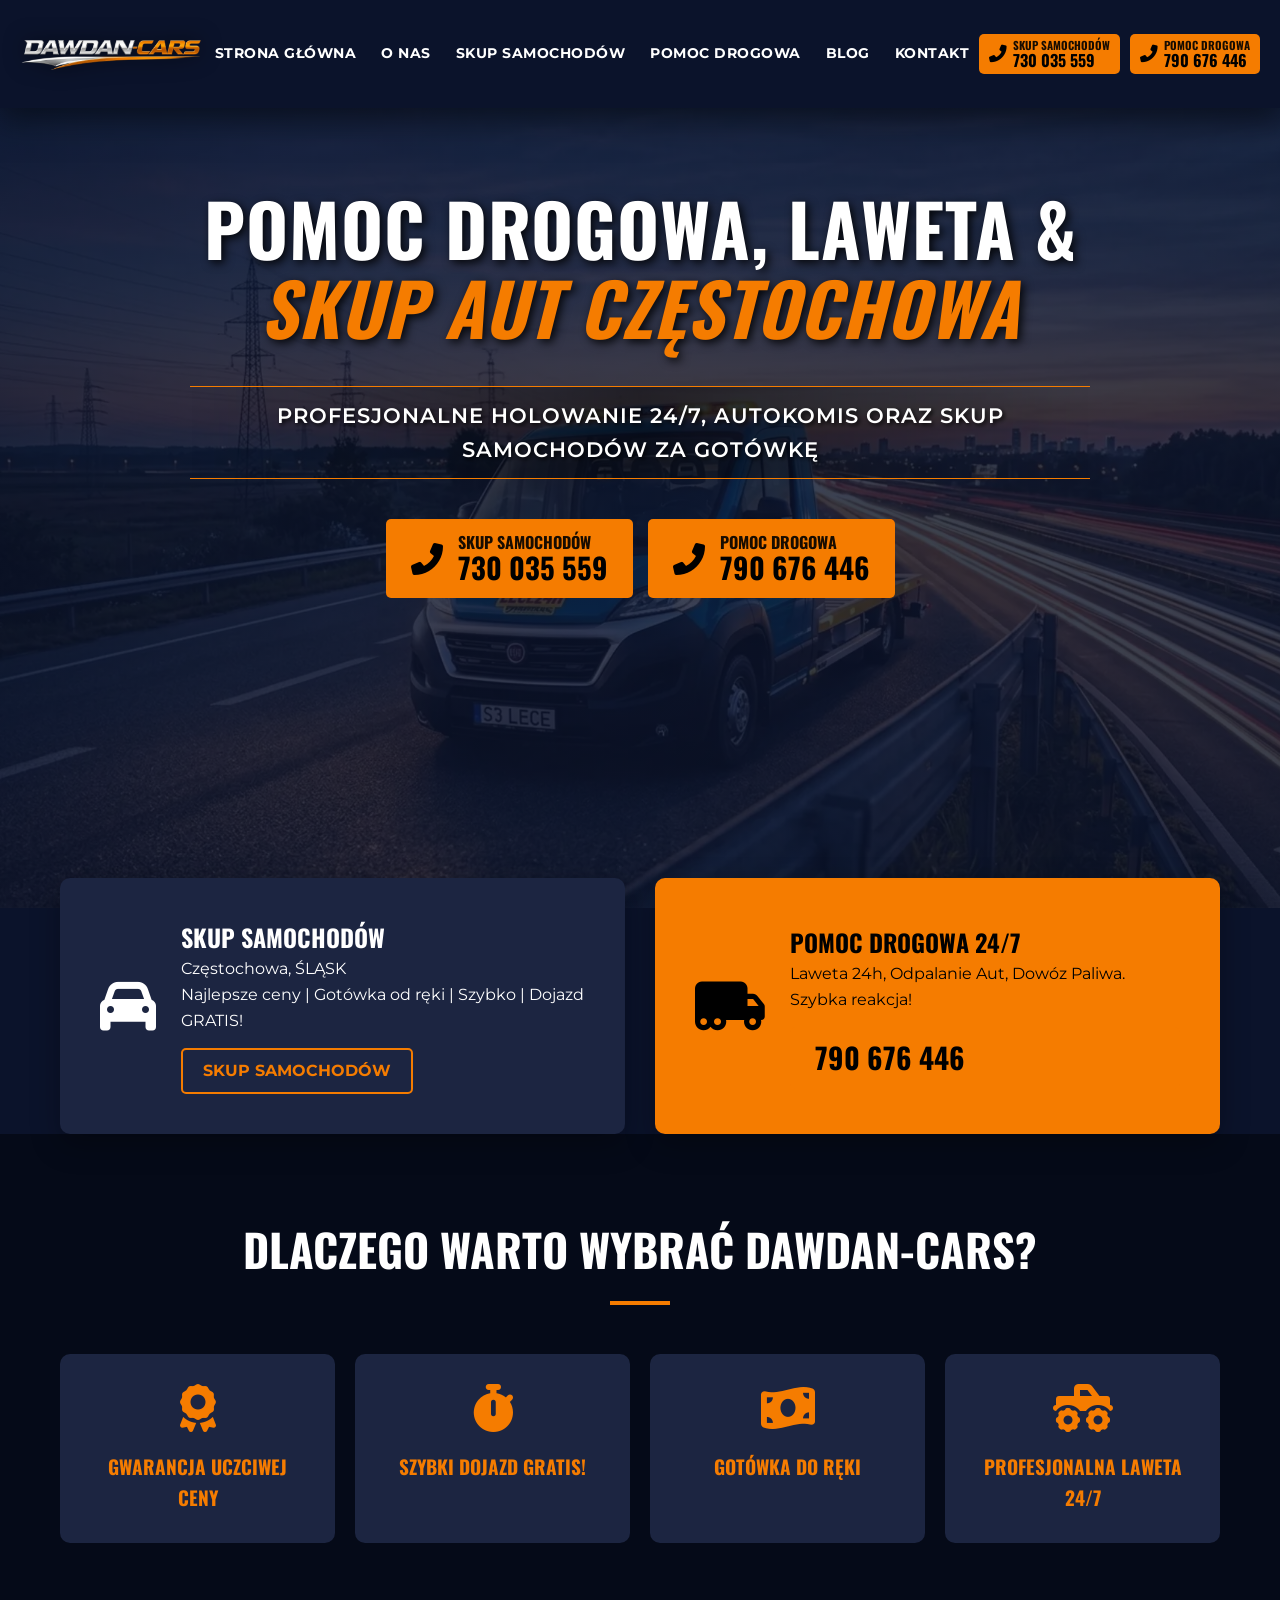
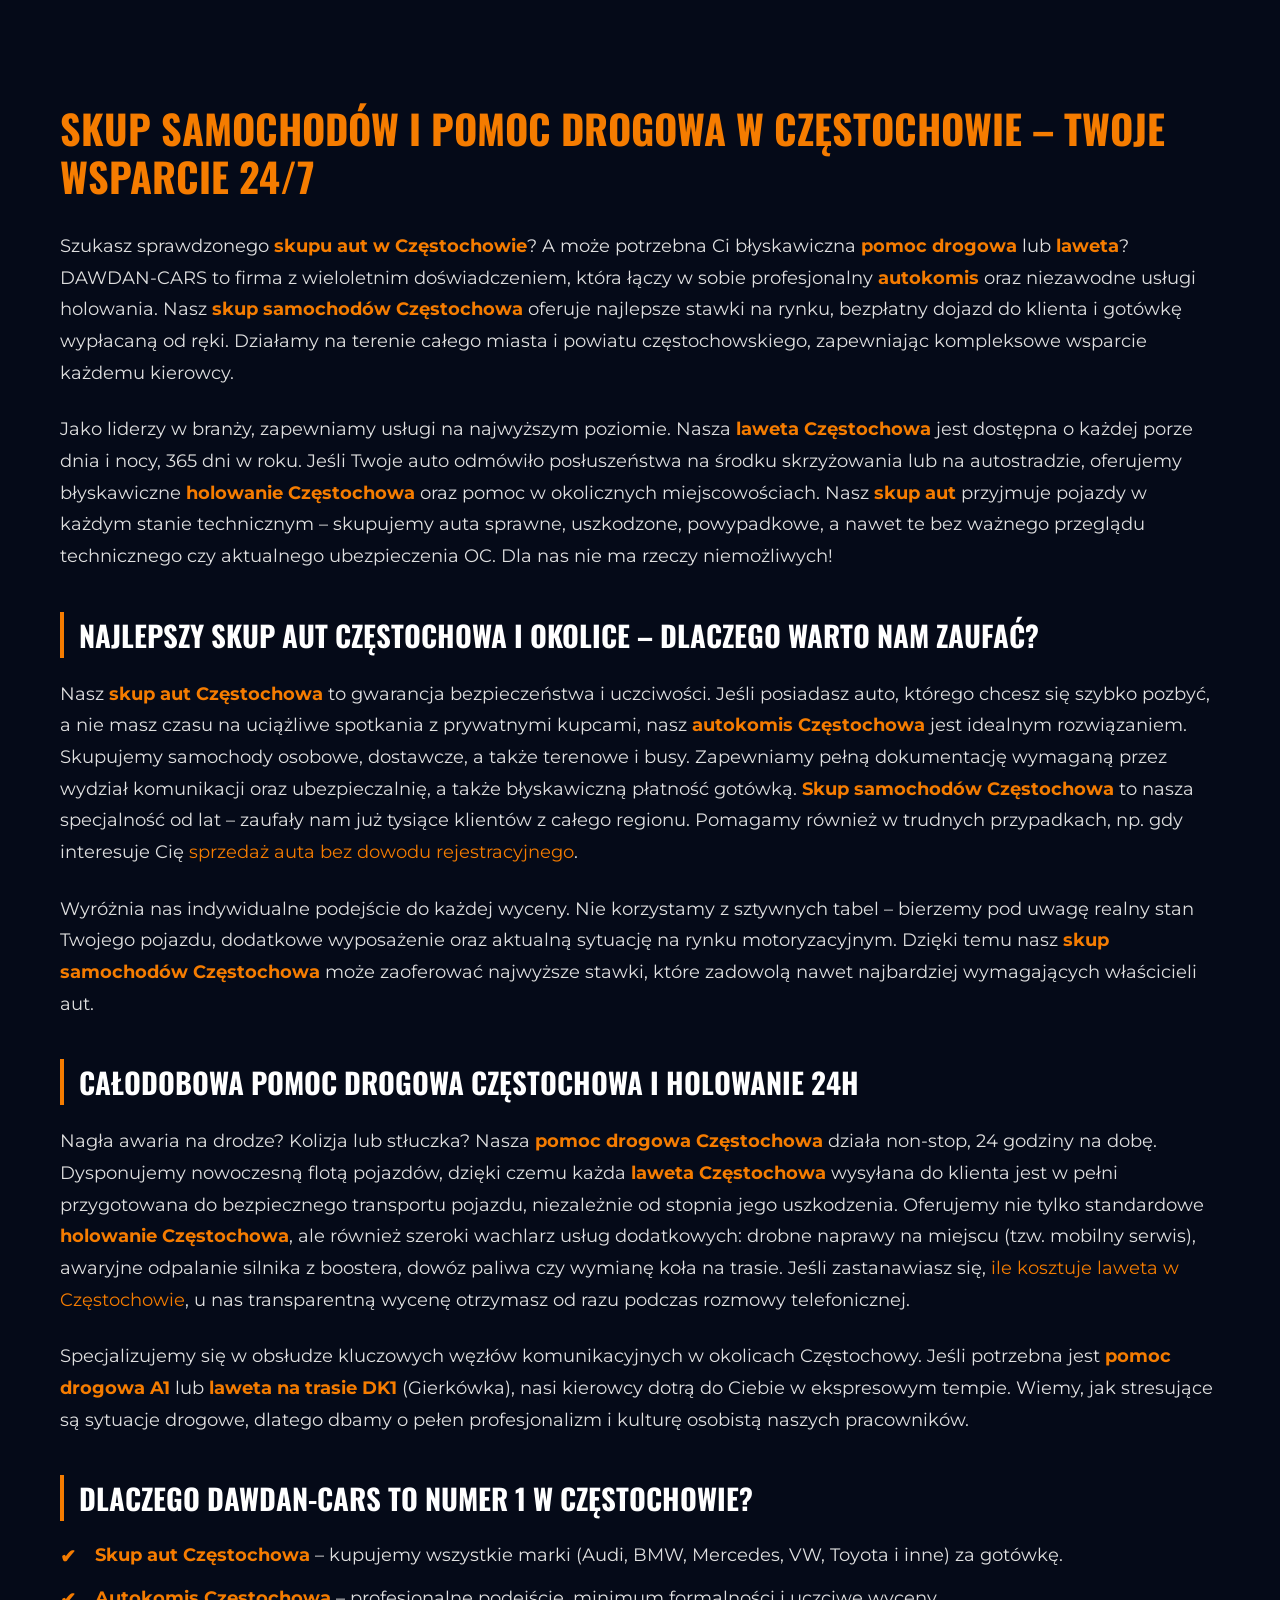
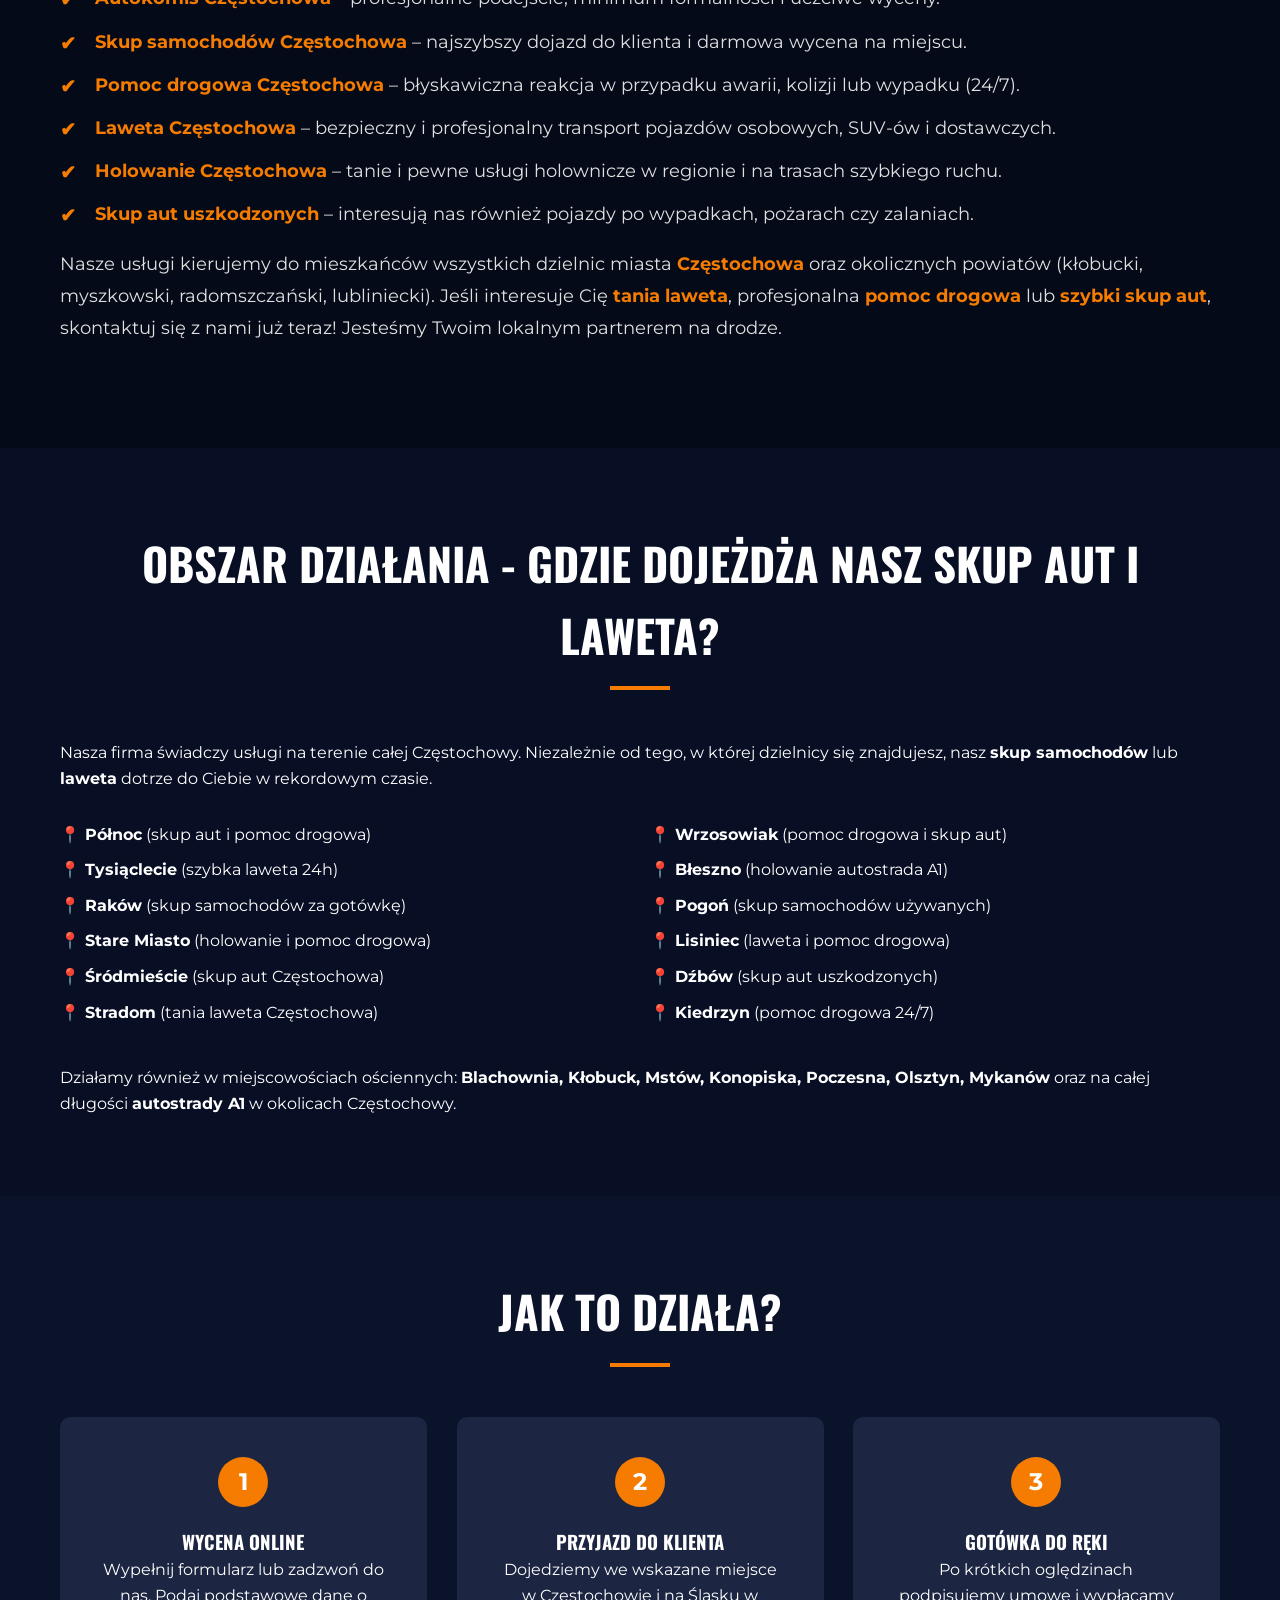
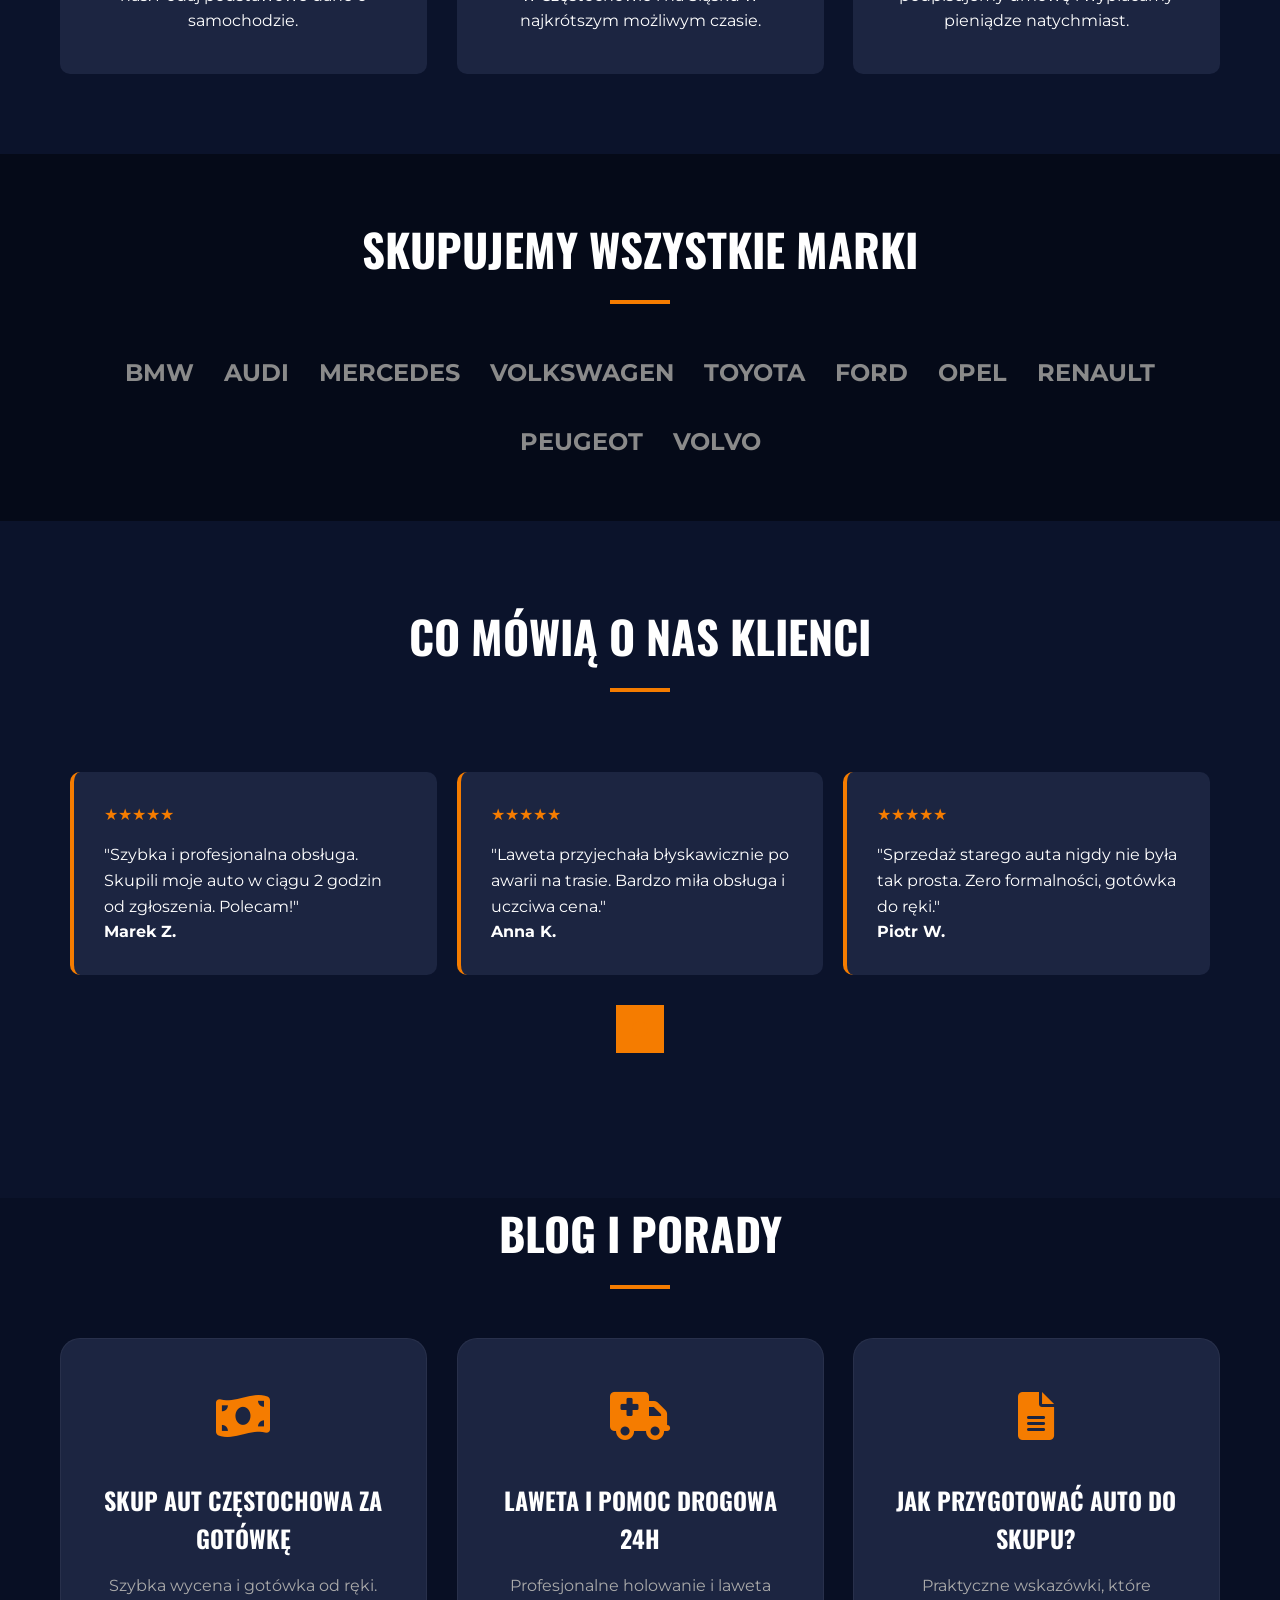
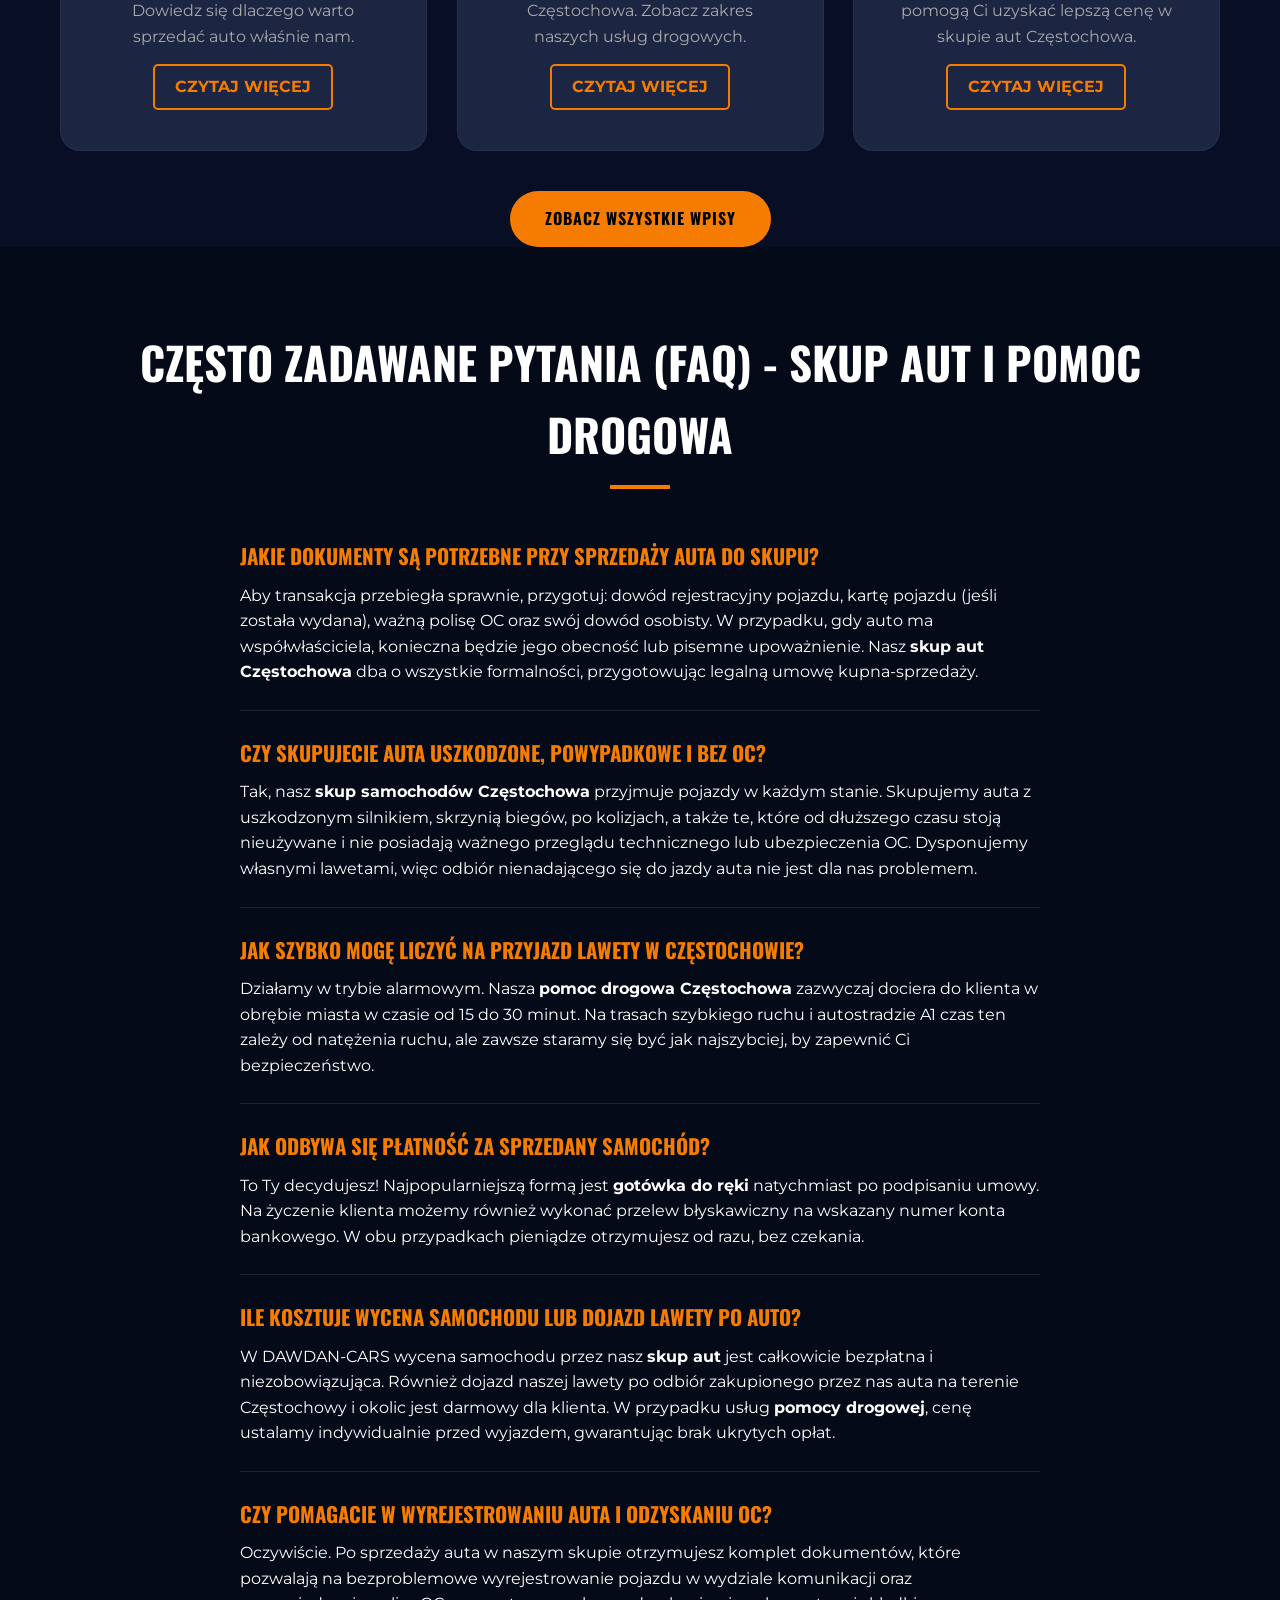
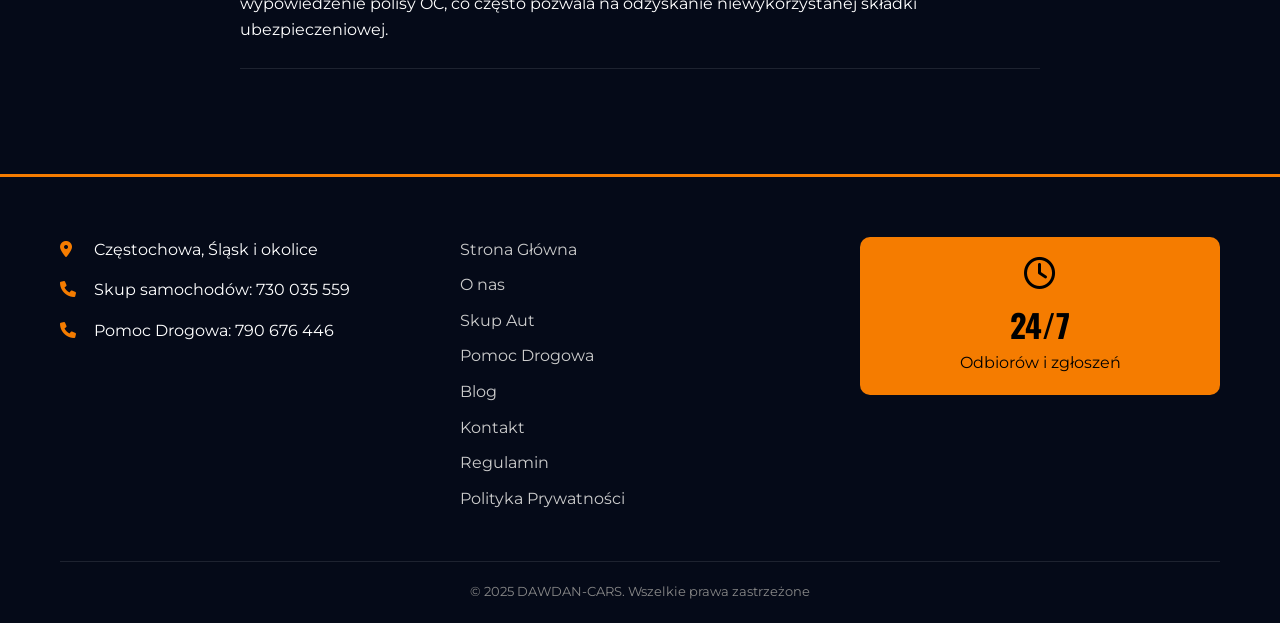
==== commit 919b5ec0: "Expand content for SEO across all pages and fix UI contrast issues - Exhaustively expanded content f" ====
--- a/index.html
+++ b/index.html
@@ -512,9 +512,8 @@
                 </div>
                 <div class="footer-links">
                     <ul>
-                        <li><a href="blog.html">Blog i Porady</a></li>
-                        <li><a href="#">Regulamin</a></li>
-                        <li><a href="#">Polityka Prywatności</a></li>
+                        <li><a href="index.html">Strona Główna</a></li><li><a href="o-nas.html">O nas</a></li><li><a href="skup-samochodow.html">Skup Aut</a></li><li><a href="laweta-pomoc-drogowa.html">Pomoc Drogowa</a></li><li><a href="blog.html">Blog</a></li><li><a href="kontakt.html">Kontakt</a></li>
+                        <li><a href="#">Regulamin</a></li><li><a href="#">Polityka Prywatności</a></li>
                     </ul>
                 </div>
                 <div class="footer-hours">
--- a/style.min.css
+++ b/style.min.css
@@ -1 +1 @@
-:root{--primary-color:#f57c00;--secondary-color:#0b132b;--accent-color:#1c2541;--text-light:#ffffff;--text-dark:#333333;--bg-dark:#0b132b;--bg-light:#f4f4f4;} *{margin:0;padding:0;box-sizing:border-box;} body{font-family:'Montserrat',sans-serif;line-height:1.6;color:var(--text-light);background-color:var(--bg-dark);overflow-x:hidden;} a{color:var(--primary-color);text-decoration:none;transition:color 0.3s ease;} a:hover{color:#ff9800;} h1,h2,h3,h4{font-family:'Oswald',sans-serif;text-transform:uppercase;} .container{max-width:1200px;margin:0 auto;padding:0 20px;} header{background-color:#0b132b;position:sticky;top:0;z-index:2000;box-shadow:0 10px 30px rgba(0,0,0,0.5);transition:padding 0.3s ease,background 0.3s ease;will-change:padding,background;padding:15px 0;} header.scrolled{padding:5px 0;background:rgba(11,19,43,0.95);} header.menu-open{box-shadow:none;background:#0b132b;} .top-bar .container{display:grid;grid-template-columns:1fr auto 1fr;align-items:center;height:auto;max-width:100%;padding:15px 20px;} .logo{display:flex;justify-content:flex-start;} .logo img{max-height:60px;width:auto;display:block;transition:transform 0.3s ease;filter:drop-shadow(0 0 10px rgba(0,0,0,0.5));} .logo img:hover{transform:scale(1.05);filter:drop-shadow(0 0 12px rgba(255,152,0,0.3));} nav{display:flex;align-items:center;justify-content:center;} nav ul{display:flex;list-style:none;gap:10px;} nav a{text-decoration:none;color:var(--text-light);font-weight:700;font-size:0.95rem;padding:12px 15px;display:inline-flex;align-items:center;min-height:48px;transition:all 0.3s ease;text-transform:uppercase;letter-spacing:0.5px;white-space:nowrap;} nav a:hover,nav a.active{color:var(--primary-color);} nav a:focus{outline:2px solid var(--primary-color);outline-offset:4px;} button:focus,a.btn-call:focus,a.btn-hero-call:focus,a.btn-outline:focus{outline:3px solid #fff;outline-offset:2px;} .header-cta{display:flex;flex-direction:row;justify-content:flex-end;align-items:center;gap:10px;} .mobile-only{display:none;} .header-cta .btn-call{display:flex;align-items:center;gap:6px;text-decoration:none;color:#000;background:var(--primary-color);padding:6px 10px;transition:background 0.3s;font-family:'Oswald',sans-serif;font-weight:700;border-radius:5px;line-height:1;white-space:nowrap;} .header-cta .btn-call i{font-size:1.1rem;} .btn-label{display:block;font-size:0.7rem;text-transform:uppercase;color:inherit;} .btn-number{display:block;font-size:1rem;color:inherit;} .header-cta .btn-call:hover{background:#e68a00;} .menu-toggle{display:none;flex-direction:column;justify-content:center;align-items:center;width:50px;height:50px;background:rgba(255,152,0,0.1);border:2px solid var(--primary-color);border-radius:12px;cursor:pointer;padding:0;z-index:2200;transition:all 0.3s cubic-bezier(0.4,0,0.2,1);position:relative;} .menu-toggle:hover{background:var(--primary-color);} .menu-toggle:hover span{background:#000;} .menu-toggle span{width:26px;height:2px;background:var(--primary-color);border-radius:2px;transition:all 0.4s cubic-bezier(0.68,-0.6,0.32,1.6);position:absolute;} .menu-toggle span:nth-child(1){transform:translateY(-8px);} .menu-toggle span:nth-child(2){transform:translateY(0);width:18px;right:9px;} .menu-toggle span:nth-child(3){transform:translateY(8px);} .menu-toggle.active{background:rgba(255,255,255,0.1);border-color:var(--primary-color);} .menu-toggle.active span{background:var(--primary-color);} .menu-toggle.active span:nth-child(1){transform:translateY(0) rotate(45deg);} .menu-toggle.active span:nth-child(2){opacity:0;transform:translateX(-20px);} .menu-toggle.active span:nth-child(3){transform:translateY(0) rotate(-45deg);} .hero{background:linear-gradient(rgba(11,19,43,0.8),rgba(11,19,43,0.8)),url('tlo.webp');background-size:cover;background-position:center;padding:80px 0;min-height:800px;display:flex;align-items:stretch;justify-content:center;} .hero .container{display:flex;flex-direction:column;} .hero-content{display:flex;flex-direction:column;align-items:center;width:100%;height:100%;} .hero-text{width:100%;display:flex;flex-direction:column;align-items:center;min-height:400px;} .hero-text h1{font-size:clamp(1.8rem,8vw,4.5rem);color:var(--text-light);line-height:1.1;width:100%;text-shadow:3px 3px 10px rgba(0,0,0,0.9);text-align:center;margin-bottom:clamp(20px,5vh,40px);white-space:normal;word-wrap:break-word;letter-spacing:1px;min-height:1.1em;contain-intrinsic-size:auto 1.1em;} .hero-text h1 .highlight{color:var(--primary-color);font-style:italic;font-weight:900;} .hero-cta-buttons{display:flex;flex-wrap:wrap;justify-content:center;gap:15px;margin-bottom:40px;} .btn-hero-call{display:flex;align-items:center;background:var(--primary-color);color:#000;padding:15px 25px;text-decoration:none;font-weight:700;font-family:'Oswald',sans-serif;border-radius:5px;transition:background 0.3s;line-height:1.1;text-align:left;} .btn-hero-call i{font-size:2rem;margin-right:15px;} .btn-hero-call .btn-label{font-size:1rem;color:inherit;} .btn-hero-call .btn-number{font-size:1.8rem;color:inherit;} .btn-hero-call:hover{background:#e68a00;} .hero-features{list-style:none;display:flex;gap:30px;margin-top:auto;padding-top:50px;} .hero-features li{font-weight:700;font-size:0.9rem;} .hero-features i{color:var(--primary-color);margin-right:5px;} .service-boxes{margin-top:clamp(-30px,-5vw,-50px);position:relative;z-index:10;} .service-boxes .container{display:grid;grid-template-columns:repeat(auto-fit,minmax(280px,1fr));gap:30px;} .box{display:flex;align-items:center;padding:40px;border-radius:10px;gap:25px;box-shadow:0 10px 30px rgba(0,0,0,0.3);} .blue-box{background-color:var(--accent-color);} .orange-box{background-color:var(--primary-color);color:#000;} .box-icon i{font-size:3.5rem;} .box-content h3{font-size:1.5rem;margin-bottom:10px;} .btn-outline{display:inline-block;margin-top:15px;padding:8px 20px;border:2px solid var(--primary-color);color:var(--primary-color);text-decoration:none;font-weight:700;border-radius:5px;transition:all 0.3s;} .btn-outline:hover{background:var(--primary-color);color:white;} .box-call{margin-top:15px;display:flex;flex-direction:column;} .box-call span{font-size:0.8rem;text-transform:uppercase;} .box-call strong{font-size:1.8rem;font-family:'Oswald',sans-serif;} [data-aos]{will-change:transform,opacity;} .benefits{padding:80px 0;background-color:#050a18;} .section-title{text-align:center;font-size:clamp(1.8rem,5vw,2.8rem);margin-bottom:clamp(30px,8vw,50px);position:relative;padding:0 15px;} .section-title::after{content:'';display:block;width:60px;height:4px;background:var(--primary-color);margin:15px auto;} .benefits-grid{display:grid;grid-template-columns:repeat(auto-fit,minmax(250px,1fr));gap:20px;} .benefit-item{text-align:center;padding:30px;background:var(--accent-color);border-radius:10px;transition:transform 0.3s;} .benefit-item:hover{transform:translateY(-10px);border-bottom:3px solid var(--primary-color);} .benefit-item i{font-size:3rem;color:var(--primary-color);margin-bottom:20px;} .benefit-item h3{font-size:1.2rem;color:var(--primary-color);} .recent-buys{padding:80px 0;overflow:hidden;} .buys-slider{padding:20px 0 50px !important;} .buys-slider .active{background:var(--primary-color);} .buy-card{background:var(--accent-color);border-radius:10px;overflow:hidden;text-align:center;} .car-img{height:180px;background-size:cover;background-position:center;} .buy-card p{padding:15px;font-weight:700;text-transform:uppercase;} footer{background:#050a18;padding:60px 0 20px;border-top:3px solid var(--primary-color);} footer h3{text-align:center;font-size:2rem;margin-bottom:40px;} .footer-grid{display:grid;grid-template-columns:repeat(auto-fit,minmax(250px,1fr));gap:40px;margin-bottom:40px;} .footer-info p{margin-bottom:15px;} .footer-info i{color:var(--primary-color);margin-right:10px;width:20px;} .hours-box{background:var(--primary-color);padding:20px;border-radius:10px;text-align:center;color:#000;} .hours-box i{font-size:2rem;margin-bottom:10px;} .hours-box span{display:block;font-size:2rem;font-weight:700;font-family:'Oswald',sans-serif;} .footer-links ul{list-style:none;} .footer-links li{margin-bottom:10px;} .footer-links a{color:#ccc;text-decoration:none;} .footer-links a:hover{color:var(--primary-color);} .footer-bottom{text-align:center;padding-top:20px;border-top:1px solid rgba(255,255,255,0.1);font-size:0.8rem;color:#888;} .seo-content{padding:80px 0;background:#050a18;} .coverage-area{padding:80px 0;} .districts-list{display:grid;grid-template-columns:1fr 1fr;gap:20px;margin:30px 0;} .districts-list ul{list-style:none;} .districts-list li{margin-bottom:10px;padding-left:25px;position:relative;} .districts-list li::before{content:'📍';position:absolute;left:0;} @media (max-width:600px){.districts-list{grid-template-columns:1fr;} } .seo-text-block h2{font-size:clamp(1.8rem,4vw,2.5rem);color:var(--primary-color);margin-bottom:30px;line-height:1.2;} .seo-text-block h3{font-size:clamp(1.4rem,3vw,1.8rem);margin-top:40px;margin-bottom:20px;color:var(--text-light);border-left:4px solid var(--primary-color);padding-left:15px;} .seo-text-block p{margin-bottom:25px;font-size:1.1rem;color:#e0e0e0;line-height:1.8;} .seo-text-block strong{color:var(--primary-color);} .seo-text-block ul{list-style:none;margin-bottom:20px;} .seo-text-block li{margin-bottom:15px;padding-left:35px;position:relative;font-size:1.1rem;color:#e0e0e0;} .seo-text-block li::before{content:'✔';position:absolute;left:0;color:var(--primary-color);font-weight:bold;font-size:1.2rem;} .hero-subtext{font-size:1.3rem;text-align:center;margin:0 auto 40px;color:#fff;max-width:900px;font-weight:600;letter-spacing:1px;text-transform:uppercase;text-shadow:2px 2px 4px rgba(0,0,0,0.9);background:linear-gradient(90deg,transparent,rgba(0,0,0,0.4),transparent);padding:12px 20px;border-top:1px solid var(--primary-color);border-bottom:1px solid var(--primary-color);} .how-it-works{padding:80px 0;background:var(--bg-dark);} .steps-grid{display:grid;grid-template-columns:repeat(auto-fit,minmax(280px,1fr));gap:30px;margin-top:40px;} .step{text-align:center;padding:40px;background:var(--accent-color);border-radius:10px;position:relative;} .step-num{width:50px;height:50px;background:var(--primary-color);color:white;border-radius:50%;display:flex;align-items:center;justify-content:center;font-size:1.5rem;font-weight:700;margin:0 auto 20px;} .brands{padding:60px 0;background:#050a18;} .brands-flex{display:flex;flex-wrap:wrap;justify-content:center;gap:30px;} .brands-flex span{font-size:1.5rem;font-weight:700;color:#8a8a8a;text-transform:uppercase;} .testimonials{padding:80px 0;background:var(--bg-dark);overflow:hidden;} .testimonials-slider{padding:20px 0 50px !important;} .testimonials-slider .active{background:var(--primary-color);} .testimonial{background:var(--accent-color);padding:30px;border-radius:10px;border-left:4px solid var(--primary-color);} .stars{color:var(--primary-color);margin-bottom:15px;} .faq{padding:80px 0;background:#050a18;} .faq-list{max-width:800px;margin:0 auto;} .faq-item{margin-bottom:25px;padding-bottom:25px;border-bottom:1px solid rgba(255,255,255,0.1);} .faq-item h3{color:var(--primary-color);margin-bottom:10px;font-size:1.3rem;} .page-header{padding:clamp(40px,10vw,80px) 0;text-align:center;color:white;} .page-header h1{font-size:clamp(2rem,8vw,3.5rem);margin-bottom:10px;} .page-header p{font-size:1.2rem;color:var(--primary-color);} .about-content,.service-details,.tow-details,.contact-page{padding:80px 0;} .about-grid,.service-grid,.tow-grid,.contact-grid{display:grid;grid-template-columns:1.5fr 1fr;gap:60px;align-items:flex-start;} @media (max-width:992px){.about-grid,.service-grid,.tow-grid,.contact-grid{grid-template-columns:1fr;gap:40px;} } .section-badge{display:inline-block;padding:5px 15px;background:rgba(245,124,0,0.1);color:var(--primary-color);font-weight:700;font-size:0.85rem;border-radius:50px;margin-bottom:15px;letter-spacing:1px;text-transform:uppercase;border:1px solid var(--primary-color);} .about-text h2,.service-text h2,.tow-info h2{font-size:clamp(1.8rem,5vw,2.8rem);margin-bottom:25px;color:#fff;line-height:1.2;} .about-text p,.service-text p,.tow-info p{margin-bottom:20px;color:#e0e0e0;font-size:1.05rem;} .about-stats-v2{display:grid;gap:20px;} .stat-card{display:flex;align-items:center;gap:20px;background:var(--accent-color);padding:25px;border-radius:15px;transition:all 0.3s ease;border:1px solid rgba(255,255,255,0.05);} .stat-card:hover{transform:translateX(10px);background:#252e4d;border-color:var(--primary-color);} .stat-icon{width:60px;height:60px;background:var(--primary-color);border-radius:12px;display:flex;align-items:center;justify-content:center;font-size:1.5rem;color:#000;flex-shrink:0;} .stat-info{display:flex;flex-direction:column;} .stat-number{font-size:2rem;font-weight:700;font-family:'Oswald',sans-serif;color:var(--primary-color);line-height:1;} .stat-label{font-size:0.9rem;color:#aaa;margin-top:5px;} .why-us{padding:100px 0;} .bg-alt{background-color:#080f24;} .section-title.centered{text-align:center;margin-bottom:60px;} .features-grid{display:grid;grid-template-columns:repeat(auto-fit,minmax(300px,1fr));gap:30px;} .feature-item{background:var(--accent-color);padding:40px;border-radius:20px;text-align:center;transition:all 0.3s ease;border:1px solid rgba(255,255,255,0.05);} .feature-item:hover{transform:translateY(-10px);border-color:var(--primary-color);} .feature-icon{font-size:3rem;color:var(--primary-color);margin-bottom:25px;} .feature-item h3{font-size:1.5rem;margin-bottom:15px;color:#fff;} .feature-item p{color:#aaa;} .call-to-action-simple{padding:100px 0;background:linear-gradient(rgba(11,19,43,0.9),rgba(11,19,43,0.9)),url('tlo.webp');background-size:cover;background-position:center;text-align:center;} .cta-content h2{font-size:clamp(1.8rem,4vw,2.5rem);margin-bottom:20px;color:#fff;} .cta-content p{font-size:1.2rem;margin-bottom:40px;color:#ccc;} .cta-buttons{display:flex;justify-content:center;gap:20px;flex-wrap:wrap;} .btn{display:inline-flex;align-items:center;gap:10px;padding:15px 35px;border-radius:50px;font-weight:700;text-decoration:none;transition:all 0.3s ease;text-transform:uppercase;font-family:'Oswald',sans-serif;letter-spacing:1px;} .btn-primary{background:var(--primary-color);color:#000;} .btn-primary:hover{background:#ff9800;transform:scale(1.05);} .btn-outline{border:2px solid var(--primary-color);color:var(--primary-color);} .btn-outline:hover{background:var(--primary-color);color:#000;transform:scale(1.05);} .check-list{list-style:none;margin:20px 0;} .check-list li{margin-bottom:15px;font-size:1.1rem;color:#e0e0e0;} .check-list i{color:var(--primary-color);margin-right:10px;} .highlight-box{background:rgba(245,124,0,0.05);border-left:4px solid var(--primary-color);padding:20px;margin:20px 0;border-radius:0 10px 10px 0;} .highlight-box p{margin-bottom:0;color:#fff;} .process-grid{display:grid;grid-template-columns:repeat(auto-fit,minmax(280px,1fr));gap:40px;} .process-step{background:var(--accent-color);padding:50px 30px;border-radius:20px;text-align:center;position:relative;transition:transform 0.3s ease;border:1px solid rgba(255,255,255,0.05);} .process-step:hover{transform:translateY(-10px);} .step-number{position:absolute;top:20px;right:30px;font-size:3rem;font-weight:800;color:rgba(255,255,255,0.03);line-height:1;font-family:'Oswald',sans-serif;} .step-icon{width:80px;height:80px;background:var(--bg-dark);border:2px solid var(--primary-color);border-radius:50%;display:flex;align-items:center;justify-content:center;font-size:2rem;color:var(--primary-color);margin:0 auto 25px;transition:all 0.3s ease;} .process-step:hover .step-icon{background:var(--primary-color);color:#000;} .process-step h3{font-size:1.4rem;margin-bottom:15px;color:#fff;} .process-step p{color:#aaa;font-size:0.95rem;} .benefits-grid-section{padding:100px 0;} .grid-layout{display:grid;grid-template-columns:1fr 1fr;gap:60px;align-items:center;} @media (max-width:992px){.grid-layout{grid-template-columns:1fr;gap:40px;} } .benefit-card{background:var(--accent-color);padding:40px;border-radius:20px;} .benefit-card h3{font-size:1.8rem;margin-bottom:25px;color:var(--primary-color);} .benefit-cta h2{font-size:2.5rem;margin-bottom:20px;color:#fff;} .benefit-cta p{font-size:1.1rem;margin-bottom:30px;color:#ccc;} .btn-large{padding:20px 40px;font-size:1.2rem;} .tow-services-grid{display:grid;grid-template-columns:repeat(auto-fit,minmax(250px,1fr));gap:20px;margin-top:30px;} .tow-service-item{background:var(--accent-color);padding:20px;border-radius:10px;} .tow-service-item i{font-size:2rem;color:var(--primary-color);margin-bottom:10px;} .urgent-box-v2{background:var(--primary-color);padding:30px;border-radius:15px;display:flex;align-items:center;gap:25px;color:#000;margin-top:30px;box-shadow:0 10px 30px rgba(245,124,0,0.3);} .urgent-icon{font-size:3rem;animation:pulse 2s infinite;} @keyframes pulse{0%{transform:scale(1);} 50%{transform:scale(1.1);} 100%{transform:scale(1);} } .urgent-text h3{font-size:1.4rem;margin-bottom:5px;} .urgent-number{font-size:2rem;font-weight:700;color:#000;text-decoration:none;font-family:'Oswald',sans-serif;display:block;} .tow-services-v2{display:grid;gap:20px;} .tow-service-card{background:var(--accent-color);padding:25px;border-radius:15px;display:flex;gap:20px;align-items:flex-start;transition:all 0.3s ease;border:1px solid rgba(255,255,255,0.05);} .tow-service-card:hover{background:#252e4d;transform:translateX(10px);} .tow-service-card i{font-size:2rem;color:var(--primary-color);background:rgba(245,124,0,0.1);width:60px;height:60px;display:flex;align-items:center;justify-content:center;border-radius:50%;flex-shrink:0;} .service-content h3{font-size:1.2rem;margin-bottom:8px;color:#fff;} .service-content p{font-size:0.9rem;color:#aaa;margin:0;} .area-grid{display:grid;grid-template-columns:repeat(auto-fit,minmax(300px,1fr));gap:30px;} .area-item{text-align:center;padding:30px;} .area-item i{font-size:3rem;color:var(--primary-color);margin-bottom:20px;} .area-item h3{font-size:1.5rem;margin-bottom:15px;color:#fff;} .area-item p{color:#ccc;} .why-tow{padding:100px 0;} .check-list-v2{list-style:none;} .check-list-v2 li{display:flex;gap:20px;margin-bottom:30px;} .check-list-v2 i{color:var(--primary-color);font-size:1.5rem;margin-top:5px;} .check-list-v2 strong{display:block;font-size:1.2rem;color:#fff;margin-bottom:5px;} .check-list-v2 p{color:#aaa;} .cta-square{background:var(--accent-color);padding:60px 40px;border-radius:20px;text-align:center;border:2px solid var(--primary-color);} .cta-square h3{font-size:1.8rem;margin-bottom:15px;color:#fff;} .cta-square p{margin-bottom:30px;color:#ccc;} .contact-item{display:flex;gap:20px;margin-bottom:30px;} .contact-item i{font-size:1.5rem;color:var(--primary-color);} .map-placeholder{position:relative;border-radius:10px;overflow:hidden;margin-top:30px;} .map-placeholder img{width:100%;height:clamp(200px,40vh,400px);object-fit:cover;filter:grayscale(1);} .map-overlay{position:absolute;bottom:0;left:0;width:100%;background:rgba(255,152,0,0.9);color:white;padding:10px;text-align:center;font-weight:700;} .form-row{display:grid;grid-template-columns:1fr 1fr;gap:15px;} @media (max-width:768px){.form-row{grid-template-columns:1fr;gap:0;} } .form-group{margin-bottom:20px;} .form-group input,.form-group select,.form-group textarea{width:100%;padding:12px;border-radius:5px;border:1px solid rgba(255,255,255,0.1);background:rgba(255,255,255,0.05);color:white;font-family:inherit;} .form-group textarea{height:150px;} .form-card{background:var(--accent-color);padding:35px;border-radius:15px;box-shadow:0 15px 35px rgba(0,0,0,0.4);border:1px solid rgba(255,152,0,0.2);} .form-card h2{color:var(--primary-color);font-size:2rem;margin-bottom:10px;text-align:center;font-family:'Oswald',sans-serif;} .form-subtitle{text-align:center;font-size:1rem;margin-bottom:30px;color:#bbb;font-weight:400;} .styled-form .form-group{margin-bottom:18px;} .styled-form input,.styled-form select,.styled-form textarea{width:100%;padding:14px 18px;border-radius:8px;border:1px solid rgba(255,255,255,0.1);background:rgba(255,255,255,0.05);color:white;font-family:'Montserrat',sans-serif;font-size:1rem;transition:all 0.3s ease;} .styled-form select option{background:var(--bg-dark);color:white;} .styled-form input:focus,.styled-form select:focus,.styled-form textarea:focus{outline:none;border-color:var(--primary-color);background:rgba(255,255,255,0.1);box-shadow:0 0 15px rgba(245,124,0,0.2);} .checkbox-group label{display:flex;align-items:center;gap:10px;cursor:pointer;font-size:0.95rem;color:#ccc;transition:color 0.3s;} .checkbox-group label:hover{color:white;} .checkbox-group input[type="checkbox"]{width:20px;height:20px;cursor:pointer;accent-color:var(--primary-color);} .styled-form textarea{height:120px;resize:vertical;} .file-upload-wrapper{margin-bottom:20px;} .file-upload-label{display:flex;flex-direction:column;align-items:center;justify-content:center;padding:20px;border:2px dashed rgba(255,152,0,0.4);border-radius:10px;cursor:pointer;transition:all 0.3s ease;background:rgba(255,152,0,0.05);} .file-upload-label:hover{background:rgba(255,152,0,0.1);border-color:var(--primary-color);} .file-upload-label i{font-size:2rem;color:var(--primary-color);margin-bottom:10px;} .file-upload-label span{font-size:0.9rem;font-weight:700;} .file-preview-grid{display:grid;grid-template-columns:repeat(auto-fill,minmax(60px,1fr));gap:10px;margin-top:15px;} .preview-item{position:relative;aspect-ratio:1;border-radius:5px;overflow:hidden;border:1px solid var(--primary-color);} .preview-item img{width:100%;height:100%;object-fit:cover;} .btn-submit{width:100%;padding:15px;background:var(--primary-color);color:#000;border:none;border-radius:8px;font-family:'Oswald',sans-serif;font-size:1.2rem;font-weight:700;cursor:pointer;transition:all 0.3s ease;text-transform:uppercase;letter-spacing:1px;} .btn-submit:hover{background:#e68a00;transform:translateY(-2px);box-shadow:0 5px 15px rgba(255,152,0,0.4);} .btn-submit:active{transform:translateY(0);} .form-message{margin-top:15px;padding:10px;border-radius:5px;text-align:center;font-weight:700;display:none;} .form-message.success{display:block;background:rgba(76,175,80,0.1);color:#4caf50;border:1px solid #4caf50;} .form-message.error{display:block;background:rgba(244,67,54,0.1);color:#f44336;border:1px solid #f44336;} @media (max-width:1100px){.menu-toggle{display:flex;order:3;} .desktop-only{display:none;} .mobile-only{display:flex;} .top-bar .container{display:flex;justify-content:space-between;} nav{position:fixed;top:0;left:0;width:100%;height:100vh;background:rgba(11,19,43,0.98);backdrop-filter:blur(15px);-webkit-backdrop-filter:blur(15px);padding:120px 20px 40px;flex-direction:column;transition:all 0.5s cubic-bezier(0.7,0,0.3,1);z-index:2100;display:flex;justify-content:flex-start;align-items:center;transform:translateY(-100%);visibility:hidden;} nav.active{transform:translateY(0);visibility:visible;} nav ul{flex-direction:column;gap:10px;width:100%;max-width:400px;text-align:center;} nav li{width:100%;opacity:0;transform:translateY(-20px);transition:all 0.4s ease;} nav.active li{opacity:1;transform:translateY(0);} nav.active li:nth-child(1){transition-delay:0.1s;} nav.active li:nth-child(2){transition-delay:0.15s;} nav.active li:nth-child(3){transition-delay:0.2s;} nav.active li:nth-child(4){transition-delay:0.25s;} nav.active li:nth-child(5){transition-delay:0.3s;} nav a{font-size:1.25rem;font-family:'Oswald',sans-serif;display:block;padding:15px 0;min-height:52px;display:flex;align-items:center;justify-content:center;letter-spacing:2px;color:white;text-transform:uppercase;position:relative;border-bottom:1px solid rgba(255,255,255,0.05);} nav a::after{content:'';position:absolute;bottom:0;left:50%;width:0;height:2px;background:var(--primary-color);transition:all 0.3s ease;transform:translateX(-50%);} nav a:hover{color:var(--primary-color);} nav a:hover::after{width:100%;} .top-bar .container{padding:10px 15px;} nav .header-cta.mobile-only{display:flex;flex-direction:column;gap:15px;margin-top:40px;width:100%;max-width:360px;opacity:0;transform:translateY(20px);transition:all 0.4s ease 0.4s;} nav .header-cta.mobile-only .btn-call{padding:15px 25px;width:100%;justify-content:center;} nav .header-cta.mobile-only .btn-label{font-size:1.1rem;} nav .header-cta.mobile-only .btn-number{font-size:1.8rem;} nav.active .header-cta.mobile-only{opacity:1;transform:translateY(0);} .header-cta{display:none;} .overlay{position:fixed;top:0;left:0;width:100%;height:100%;background:rgba(0,0,0,0.7);backdrop-filter:blur(4px);z-index:1000;opacity:0;visibility:hidden;transition:all 0.4s ease;} .overlay.active{opacity:1;visibility:visible;} } @media (max-width:1024px){.hero-text h1{font-size:2.5rem;} } @media (max-width:768px){.top-bar .container{height:auto;min-height:70px;flex-wrap:nowrap;justify-content:space-between;padding:10px 20px;gap:10px;} .logo img{max-height:50px;width:auto;} .menu-toggle{display:flex;} .hero-text{text-align:center;width:100%;display:flex;flex-direction:column;align-items:center;} .hero-text h1{margin-bottom:20px;font-size:2rem;letter-spacing:1px;line-height:1.2;} .hero-subtext{font-size:0.95rem;padding:10px 15px;margin-bottom:25px;line-height:1.4;} .hero-cta-buttons{flex-direction:column;width:100%;align-items:center;gap:15px;} .btn-hero-call{padding:15px 25px;width:100%;max-width:320px;justify-content:center;} .btn-hero-call i{font-size:2rem;margin-right:15px;} .btn-hero-call .btn-label{font-size:1rem;} .btn-hero-call .btn-number{font-size:1.5rem;} .btn-hero-call{justify-content:center;} .hero-features{flex-direction:column;gap:15px;margin-top:auto;margin-bottom:20px;background:rgba(0,0,0,0.6);padding:15px;border-radius:8px;width:100%;text-align:center;} .hero-features li{font-size:1.1rem;text-shadow:1px 1px 2px rgba(0,0,0,0.8);} .footer-grid{grid-template-columns:1fr;} .hero{padding:40px 0;min-height:600px;} .about-grid,.service-grid,.tow-grid,.contact-grid{gap:30px;} .service-grid{display:flex;flex-direction:column;} .service-valuation{order:-1;} } @media (max-width:400px){.header-cta{gap:4px;} .header-cta .btn-call{padding:4px 6px;} .header-cta .btn-number{font-size:0.7rem;} } .custom-slider{position:relative;width:100%;overflow:hidden;} .slider-track{display:flex;overflow-x:auto;scroll-snap-type:x mandatory;scroll-behavior:smooth;-webkit-overflow-scrolling:touch;scrollbar-width:none;} .slider-track::-webkit-scrollbar{display:none;} .slider-item{flex:0 0 100%;scroll-snap-align:start;padding:10px;} @media (min-width:768px){.slider-item{flex:0 0 50%;} } @media (min-width:1024px){.slider-item{flex:0 0 33.333%;} } .slider-pagination{display:flex;justify-content:center;gap:12px;margin-top:20px;padding-bottom:15px;} .slider-dot{width:48px;height:48px;display:flex;align-items:center;justify-content:center;background:transparent;cursor:pointer;border:none;padding:0;transition:all 0.3s ease;} .slider-dot::after{content:'';width:12px;height:12px;border-radius:50%;background:rgba(255,255,255,0.3);transition:all 0.3s ease;} .slider-dot.active::after{background:var(--primary-color);transform:scale(1.3);} .slider-dot:hover::after{background:rgba(255,255,255,0.6);} @media (max-width:768px){[data-aos-custom]{opacity:0;transition-property:transform,opacity;transition-duration:0.8s;transition-timing-function:ease-out;will-change:transform,opacity;} [data-aos-custom="fade-up"]{transform:translateY(30px);} [data-aos-custom="fade-right"]{transform:translateX(-30px);} [data-aos-custom="fade-left"]{transform:translateX(30px);} [data-aos-custom="zoom-in"]{transform:scale(0.9);} [data-aos-custom].aos-animate{opacity:1;transform:translate(0,0) scale(1);} @media (max-width:768px){}+:root{--primary-color:#f57c00;--secondary-color:#0b132b;--accent-color:#1c2541;--text-light:#ffffff;--text-dark:#333333;--bg-dark:#0b132b;--bg-light:#f4f4f4;} *{margin:0;padding:0;box-sizing:border-box;} body{font-family:'Montserrat',sans-serif;line-height:1.6;color:var(--text-light);background-color:var(--bg-dark);overflow-x:hidden;} a{color:var(--primary-color);text-decoration:none;transition:color 0.3s ease;} a:hover{color:#ff9800;} h1,h2,h3,h4{font-family:'Oswald',sans-serif;text-transform:uppercase;} .container{max-width:1200px;margin:0 auto;padding:0 20px;} header{background-color:#0b132b;position:sticky;top:0;z-index:2000;box-shadow:0 10px 30px rgba(0,0,0,0.5);transition:padding 0.3s ease,background 0.3s ease;will-change:padding,background;padding:15px 0;} header.scrolled{padding:5px 0;background:rgba(11,19,43,0.95);} header.menu-open{box-shadow:none;background:#0b132b;} .top-bar .container{display:grid;grid-template-columns:1fr auto 1fr;align-items:center;height:auto;max-width:100%;padding:15px 20px;} .logo{display:flex;justify-content:flex-start;} .logo img{max-height:60px;width:auto;display:block;transition:transform 0.3s ease;filter:drop-shadow(0 0 10px rgba(0,0,0,0.5));} .logo img:hover{transform:scale(1.05);filter:drop-shadow(0 0 12px rgba(255,152,0,0.3));} nav{display:flex;align-items:center;justify-content:center;} nav ul{display:flex;list-style:none;gap:10px;} nav a{text-decoration:none;color:var(--text-light);font-weight:700;font-size:0.95rem;padding:12px 15px;display:inline-flex;align-items:center;min-height:48px;transition:all 0.3s ease;text-transform:uppercase;letter-spacing:0.5px;white-space:nowrap;} nav a:hover,nav a.active{color:var(--primary-color);} nav a:focus{outline:2px solid var(--primary-color);outline-offset:4px;} button:focus,a.btn-call:focus,a.btn-hero-call:focus,a.btn-outline:focus{outline:3px solid #fff;outline-offset:2px;} .header-cta{display:flex;flex-direction:row;justify-content:flex-end;align-items:center;gap:10px;} .mobile-only{display:none;} .header-cta .btn-call{display:flex;align-items:center;gap:6px;text-decoration:none;color:#000;background:var(--primary-color);padding:6px 10px;transition:background 0.3s;font-family:'Oswald',sans-serif;font-weight:700;border-radius:5px;line-height:1;white-space:nowrap;} .header-cta .btn-call i{font-size:1.1rem;} .btn-label{display:block;font-size:0.7rem;text-transform:uppercase;color:inherit;} .btn-number{display:block;font-size:1rem;color:inherit;} .header-cta .btn-call:hover{background:#e68a00;} .menu-toggle{display:none;flex-direction:column;justify-content:center;align-items:center;width:50px;height:50px;background:rgba(255,152,0,0.1);border:2px solid var(--primary-color);border-radius:12px;cursor:pointer;padding:0;z-index:2200;transition:all 0.3s cubic-bezier(0.4,0,0.2,1);position:relative;} .menu-toggle:hover{background:var(--primary-color);} .menu-toggle:hover span{background:#000;} .menu-toggle span{width:26px;height:2px;background:var(--primary-color);border-radius:2px;transition:all 0.4s cubic-bezier(0.68,-0.6,0.32,1.6);position:absolute;} .menu-toggle span:nth-child(1){transform:translateY(-8px);} .menu-toggle span:nth-child(2){transform:translateY(0);width:18px;right:9px;} .menu-toggle span:nth-child(3){transform:translateY(8px);} .menu-toggle.active{background:rgba(255,255,255,0.1);border-color:var(--primary-color);} .menu-toggle.active span{background:var(--primary-color);} .menu-toggle.active span:nth-child(1){transform:translateY(0) rotate(45deg);} .menu-toggle.active span:nth-child(2){opacity:0;transform:translateX(-20px);} .menu-toggle.active span:nth-child(3){transform:translateY(0) rotate(-45deg);} .hero{background:linear-gradient(rgba(11,19,43,0.8),rgba(11,19,43,0.8)),url('tlo.webp');background-size:cover;background-position:center;padding:80px 0;min-height:800px;display:flex;align-items:stretch;justify-content:center;} .hero .container{display:flex;flex-direction:column;} .hero-content{display:flex;flex-direction:column;align-items:center;width:100%;height:100%;} .hero-text{width:100%;display:flex;flex-direction:column;align-items:center;min-height:400px;} .hero-text h1{font-size:clamp(1.8rem,8vw,4.5rem);color:var(--text-light);line-height:1.1;width:100%;text-shadow:3px 3px 10px rgba(0,0,0,0.9);text-align:center;margin-bottom:clamp(20px,5vh,40px);white-space:normal;word-wrap:break-word;letter-spacing:1px;min-height:1.1em;contain-intrinsic-size:auto 1.1em;} .hero-text h1 .highlight{color:var(--primary-color);font-style:italic;font-weight:900;} .hero-cta-buttons{display:flex;flex-wrap:wrap;justify-content:center;gap:15px;margin-bottom:40px;} .btn-hero-call{display:flex;align-items:center;background:var(--primary-color);color:#000;padding:15px 25px;text-decoration:none;font-weight:700;font-family:'Oswald',sans-serif;border-radius:5px;transition:background 0.3s;line-height:1.1;text-align:left;} .btn-hero-call i{font-size:2rem;margin-right:15px;} .btn-hero-call .btn-label{font-size:1rem;color:inherit;} .btn-hero-call .btn-number{font-size:1.8rem;color:inherit;} .btn-hero-call:hover{background:#ff9800;color:#000;} .hero-features{list-style:none;display:flex;gap:30px;margin-top:auto;padding-top:50px;} .hero-features li{font-weight:700;font-size:0.9rem;} .hero-features i{color:var(--primary-color);margin-right:5px;} .service-boxes{margin-top:clamp(-30px,-5vw,-50px);position:relative;z-index:10;} .service-boxes .container{display:grid;grid-template-columns:repeat(auto-fit,minmax(280px,1fr));gap:30px;} .box{display:flex;align-items:center;padding:40px;border-radius:10px;gap:25px;box-shadow:0 10px 30px rgba(0,0,0,0.3);} .blue-box{background-color:var(--accent-color);} .orange-box{background-color:var(--primary-color);color:#000;} .box-icon i{font-size:3.5rem;} .box-content h3{font-size:1.5rem;margin-bottom:10px;} .btn-outline{display:inline-block;margin-top:15px;padding:8px 20px;border:2px solid var(--primary-color);color:var(--primary-color);text-decoration:none;font-weight:700;border-radius:5px;transition:all 0.3s;} .btn-outline:hover{background:var(--primary-color);color:#000;} .box-call{margin-top:15px;display:flex;flex-direction:column;} .box-call span{font-size:0.8rem;text-transform:uppercase;} .box-call strong{font-size:1.8rem;font-family:'Oswald',sans-serif;} [data-aos]{will-change:transform,opacity;} .benefits{padding:80px 0;background-color:#050a18;} .section-title{text-align:center;font-size:clamp(1.8rem,5vw,2.8rem);margin-bottom:clamp(30px,8vw,50px);position:relative;padding:0 15px;} .section-title::after{content:'';display:block;width:60px;height:4px;background:var(--primary-color);margin:15px auto;} .benefits-grid{display:grid;grid-template-columns:repeat(auto-fit,minmax(250px,1fr));gap:20px;} .benefit-item{text-align:center;padding:30px;background:var(--accent-color);border-radius:10px;transition:transform 0.3s;} .benefit-item:hover{transform:translateY(-10px);border-bottom:3px solid var(--primary-color);} .benefit-item i{font-size:3rem;color:var(--primary-color);margin-bottom:20px;} .benefit-item h3{font-size:1.2rem;color:var(--primary-color);} .recent-buys{padding:80px 0;overflow:hidden;} .buys-slider{padding:20px 0 50px !important;} .buys-slider .active{background:var(--primary-color);} .buy-card{background:var(--accent-color);border-radius:10px;overflow:hidden;text-align:center;} .car-img{height:180px;background-size:cover;background-position:center;} .buy-card p{padding:15px;font-weight:700;text-transform:uppercase;} footer{background:#050a18;padding:60px 0 20px;border-top:3px solid var(--primary-color);} footer h3{text-align:center;font-size:2rem;margin-bottom:40px;} .footer-grid{display:grid;grid-template-columns:repeat(auto-fit,minmax(250px,1fr));gap:40px;margin-bottom:40px;} .footer-info p{margin-bottom:15px;} .footer-info i{color:var(--primary-color);margin-right:10px;width:20px;} .hours-box{background:var(--primary-color);padding:20px;border-radius:10px;text-align:center;color:#000;} .hours-box i{font-size:2rem;margin-bottom:10px;} .hours-box span{display:block;font-size:2rem;font-weight:700;font-family:'Oswald',sans-serif;} .footer-links ul{list-style:none;} .footer-links li{margin-bottom:10px;} .footer-links a{color:#ccc;text-decoration:none;} .footer-links a:hover{color:var(--primary-color);} .footer-bottom{text-align:center;padding-top:20px;border-top:1px solid rgba(255,255,255,0.1);font-size:0.8rem;color:#888;} .seo-content{padding:80px 0;background:#050a18;} .coverage-area{padding:80px 0;} .districts-list{display:grid;grid-template-columns:1fr 1fr;gap:20px;margin:30px 0;} .districts-list ul{list-style:none;} .districts-list li{margin-bottom:10px;padding-left:25px;position:relative;} .districts-list li::before{content:'📍';position:absolute;left:0;} @media (max-width:600px){.districts-list{grid-template-columns:1fr;} } .seo-text-block h2{font-size:clamp(1.8rem,4vw,2.5rem);color:var(--primary-color);margin-bottom:30px;line-height:1.2;} .seo-text-block h3{font-size:clamp(1.4rem,3vw,1.8rem);margin-top:40px;margin-bottom:20px;color:var(--text-light);border-left:4px solid var(--primary-color);padding-left:15px;} .seo-text-block p{margin-bottom:25px;font-size:1.1rem;color:#e0e0e0;line-height:1.8;} .seo-text-block strong{color:var(--primary-color);} .seo-text-block ul{list-style:none;margin-bottom:20px;} .seo-text-block li{margin-bottom:15px;padding-left:35px;position:relative;font-size:1.1rem;color:#e0e0e0;} .seo-text-block li::before{content:'✔';position:absolute;left:0;color:var(--primary-color);font-weight:bold;font-size:1.2rem;} .hero-subtext{font-size:1.3rem;text-align:center;margin:0 auto 40px;color:#fff;max-width:900px;font-weight:600;letter-spacing:1px;text-transform:uppercase;text-shadow:2px 2px 4px rgba(0,0,0,0.9);background:linear-gradient(90deg,transparent,rgba(0,0,0,0.4),transparent);padding:12px 20px;border-top:1px solid var(--primary-color);border-bottom:1px solid var(--primary-color);} .how-it-works{padding:80px 0;background:var(--bg-dark);} .steps-grid{display:grid;grid-template-columns:repeat(auto-fit,minmax(280px,1fr));gap:30px;margin-top:40px;} .step{text-align:center;padding:40px;background:var(--accent-color);border-radius:10px;position:relative;} .step-num{width:50px;height:50px;background:var(--primary-color);color:white;border-radius:50%;display:flex;align-items:center;justify-content:center;font-size:1.5rem;font-weight:700;margin:0 auto 20px;} .brands{padding:60px 0;background:#050a18;} .brands-flex{display:flex;flex-wrap:wrap;justify-content:center;gap:30px;} .brands-flex span{font-size:1.5rem;font-weight:700;color:#8a8a8a;text-transform:uppercase;} .testimonials{padding:80px 0;background:var(--bg-dark);overflow:hidden;} .testimonials-slider{padding:20px 0 50px !important;} .testimonials-slider .active{background:var(--primary-color);} .testimonial{background:var(--accent-color);padding:30px;border-radius:10px;border-left:4px solid var(--primary-color);} .stars{color:var(--primary-color);margin-bottom:15px;} .faq{padding:80px 0;background:#050a18;} .faq-list{max-width:800px;margin:0 auto;} .faq-item{margin-bottom:25px;padding-bottom:25px;border-bottom:1px solid rgba(255,255,255,0.1);} .faq-item h3{color:var(--primary-color);margin-bottom:10px;font-size:1.3rem;} .page-header{padding:clamp(40px,10vw,80px) 0;text-align:center;color:white;} .page-header h1{font-size:clamp(2rem,8vw,3.5rem);margin-bottom:10px;} .page-header p{font-size:1.2rem;color:var(--primary-color);} .about-content,.service-details,.tow-details,.contact-page{padding:80px 0;} .about-grid,.service-grid,.tow-grid,.contact-grid{display:grid;grid-template-columns:1.5fr 1fr;gap:60px;align-items:flex-start;} @media (max-width:992px){.about-grid,.service-grid,.tow-grid,.contact-grid{grid-template-columns:1fr;gap:40px;} } .section-badge{display:inline-block;padding:5px 15px;background:rgba(245,124,0,0.1);color:var(--primary-color);font-weight:700;font-size:0.85rem;border-radius:50px;margin-bottom:15px;letter-spacing:1px;text-transform:uppercase;border:1px solid var(--primary-color);} .about-text h2,.service-text h2,.tow-info h2{font-size:clamp(1.8rem,5vw,2.8rem);margin-bottom:25px;color:#fff;line-height:1.2;} .about-text p,.service-text p,.tow-info p{margin-bottom:20px;color:#e0e0e0;font-size:1.05rem;} .about-stats-v2{display:grid;gap:20px;} .stat-card{display:flex;align-items:center;gap:20px;background:var(--accent-color);padding:25px;border-radius:15px;transition:all 0.3s ease;border:1px solid rgba(255,255,255,0.05);} .stat-card:hover{transform:translateX(10px);background:#252e4d;border-color:var(--primary-color);} .stat-icon{width:60px;height:60px;background:var(--primary-color);border-radius:12px;display:flex;align-items:center;justify-content:center;font-size:1.5rem;color:#000;flex-shrink:0;} .stat-info{display:flex;flex-direction:column;} .stat-number{font-size:2rem;font-weight:700;font-family:'Oswald',sans-serif;color:var(--primary-color);line-height:1;} .stat-label{font-size:0.9rem;color:#aaa;margin-top:5px;} .why-us{padding:100px 0;} .bg-alt{background-color:#080f24;} .section-title.centered{text-align:center;margin-bottom:60px;} .features-grid{display:grid;grid-template-columns:repeat(auto-fit,minmax(300px,1fr));gap:30px;} .feature-item{background:var(--accent-color);padding:40px;border-radius:20px;text-align:center;transition:all 0.3s ease;border:1px solid rgba(255,255,255,0.05);} .feature-item:hover{transform:translateY(-10px);border-color:var(--primary-color);} .feature-icon{font-size:3rem;color:var(--primary-color);margin-bottom:25px;} .feature-item h3{font-size:1.5rem;margin-bottom:15px;color:#fff;} .feature-item p{color:#aaa;} .call-to-action-simple{padding:100px 0;background:linear-gradient(rgba(11,19,43,0.9),rgba(11,19,43,0.9)),url('tlo.webp');background-size:cover;background-position:center;text-align:center;} .cta-content h2{font-size:clamp(1.8rem,4vw,2.5rem);margin-bottom:20px;color:#fff;} .cta-content p{font-size:1.2rem;margin-bottom:40px;color:#ccc;} .cta-buttons{display:flex;justify-content:center;gap:20px;flex-wrap:wrap;} .btn{display:inline-flex;align-items:center;gap:10px;padding:15px 35px;border-radius:50px;font-weight:700;text-decoration:none;transition:all 0.3s ease;text-transform:uppercase;font-family:'Oswald',sans-serif;letter-spacing:1px;} .btn-primary{background:var(--primary-color);color:#000;} .btn-primary:hover{background:#ff9800;transform:scale(1.05);} .btn-outline{border:2px solid var(--primary-color);color:var(--primary-color);} .btn-outline:hover{background:var(--primary-color);color:#000;transform:scale(1.05);} .check-list{list-style:none;margin:20px 0;} .check-list li{margin-bottom:15px;font-size:1.1rem;color:#e0e0e0;} .check-list i{color:var(--primary-color);margin-right:10px;} .highlight-box{background:rgba(245,124,0,0.05);border-left:4px solid var(--primary-color);padding:20px;margin:20px 0;border-radius:0 10px 10px 0;} .highlight-box p{margin-bottom:0;color:#fff;} .process-grid{display:grid;grid-template-columns:repeat(auto-fit,minmax(280px,1fr));gap:40px;} .process-step{background:var(--accent-color);padding:50px 30px;border-radius:20px;text-align:center;position:relative;transition:transform 0.3s ease;border:1px solid rgba(255,255,255,0.05);} .process-step:hover{transform:translateY(-10px);} .step-number{position:absolute;top:20px;right:30px;font-size:3rem;font-weight:800;color:rgba(255,255,255,0.03);line-height:1;font-family:'Oswald',sans-serif;} .step-icon{width:80px;height:80px;background:var(--bg-dark);border:2px solid var(--primary-color);border-radius:50%;display:flex;align-items:center;justify-content:center;font-size:2rem;color:var(--primary-color);margin:0 auto 25px;transition:all 0.3s ease;} .process-step:hover .step-icon{background:var(--primary-color);color:#000;} .process-step h3{font-size:1.4rem;margin-bottom:15px;color:#fff;} .process-step p{color:#aaa;font-size:0.95rem;} .benefits-grid-section{padding:100px 0;} .grid-layout{display:grid;grid-template-columns:1fr 1fr;gap:60px;align-items:center;} @media (max-width:992px){.grid-layout{grid-template-columns:1fr;gap:40px;} } .benefit-card{background:var(--accent-color);padding:40px;border-radius:20px;} .benefit-card h3{font-size:1.8rem;margin-bottom:25px;color:var(--primary-color);} .benefit-cta h2{font-size:2.5rem;margin-bottom:20px;color:#fff;} .benefit-cta p{font-size:1.1rem;margin-bottom:30px;color:#ccc;} .btn-large{padding:20px 40px;font-size:1.2rem;} .tow-services-grid{display:grid;grid-template-columns:repeat(auto-fit,minmax(250px,1fr));gap:20px;margin-top:30px;} .tow-service-item{background:var(--accent-color);padding:20px;border-radius:10px;} .tow-service-item i{font-size:2rem;color:var(--primary-color);margin-bottom:10px;} .urgent-box-v2{background:var(--primary-color);padding:30px;border-radius:15px;display:flex;align-items:center;gap:25px;color:#000;margin-top:30px;box-shadow:0 10px 30px rgba(245,124,0,0.3);} .urgent-icon{font-size:3rem;animation:pulse 2s infinite;} @keyframes pulse{0%{transform:scale(1);} 50%{transform:scale(1.1);} 100%{transform:scale(1);} } .urgent-text h3{font-size:1.4rem;margin-bottom:5px;} .urgent-number{font-size:2rem;font-weight:700;color:#000;text-decoration:none;font-family:'Oswald',sans-serif;display:block;} .tow-services-v2{display:grid;gap:20px;} .tow-service-card{background:var(--accent-color);padding:25px;border-radius:15px;display:flex;gap:20px;align-items:flex-start;transition:all 0.3s ease;border:1px solid rgba(255,255,255,0.05);} .tow-service-card:hover{background:#252e4d;transform:translateX(10px);} .tow-service-card i{font-size:2rem;color:var(--primary-color);background:rgba(245,124,0,0.1);width:60px;height:60px;display:flex;align-items:center;justify-content:center;border-radius:50%;flex-shrink:0;} .service-content h3{font-size:1.2rem;margin-bottom:8px;color:#fff;} .service-content p{font-size:0.9rem;color:#aaa;margin:0;} .area-grid{display:grid;grid-template-columns:repeat(auto-fit,minmax(300px,1fr));gap:30px;} .area-item{text-align:center;padding:30px;} .area-item i{font-size:3rem;color:var(--primary-color);margin-bottom:20px;} .area-item h3{font-size:1.5rem;margin-bottom:15px;color:#fff;} .area-item p{color:#ccc;} .why-tow{padding:100px 0;} .check-list-v2{list-style:none;} .check-list-v2 li{display:flex;gap:20px;margin-bottom:30px;} .check-list-v2 i{color:var(--primary-color);font-size:1.5rem;margin-top:5px;} .check-list-v2 strong{display:block;font-size:1.2rem;color:#fff;margin-bottom:5px;} .check-list-v2 p{color:#aaa;} .cta-square{background:var(--accent-color);padding:60px 40px;border-radius:20px;text-align:center;border:2px solid var(--primary-color);} .cta-square h3{font-size:1.8rem;margin-bottom:15px;color:#fff;} .cta-square p{margin-bottom:30px;color:#ccc;} .contact-item{display:flex;gap:20px;margin-bottom:30px;} .contact-item i{font-size:1.5rem;color:var(--primary-color);} .map-placeholder{position:relative;border-radius:10px;overflow:hidden;margin-top:30px;} .map-placeholder img{width:100%;height:clamp(200px,40vh,400px);object-fit:cover;filter:grayscale(1);} .map-overlay{position:absolute;bottom:0;left:0;width:100%;background:rgba(255,152,0,0.9);color:white;padding:10px;text-align:center;font-weight:700;} .form-row{display:grid;grid-template-columns:1fr 1fr;gap:15px;} @media (max-width:768px){.form-row{grid-template-columns:1fr;gap:0;} } .form-group{margin-bottom:20px;} .form-group input,.form-group select,.form-group textarea{width:100%;padding:12px;border-radius:5px;border:1px solid rgba(255,255,255,0.1);background:rgba(255,255,255,0.05);color:white;font-family:inherit;} .form-group textarea{height:150px;} .form-card{background:var(--accent-color);padding:35px;border-radius:15px;box-shadow:0 15px 35px rgba(0,0,0,0.4);border:1px solid rgba(255,152,0,0.2);} .form-card h2{color:var(--primary-color);font-size:2rem;margin-bottom:10px;text-align:center;font-family:'Oswald',sans-serif;} .form-subtitle{text-align:center;font-size:1rem;margin-bottom:30px;color:#bbb;font-weight:400;} .styled-form .form-group{margin-bottom:18px;} .styled-form input,.styled-form select,.styled-form textarea{width:100%;padding:14px 18px;border-radius:8px;border:1px solid rgba(255,255,255,0.1);background:rgba(255,255,255,0.05);color:white;font-family:'Montserrat',sans-serif;font-size:1rem;transition:all 0.3s ease;} .styled-form select option{background:var(--bg-dark);color:white;} .styled-form input:focus,.styled-form select:focus,.styled-form textarea:focus{outline:none;border-color:var(--primary-color);background:rgba(255,255,255,0.1);box-shadow:0 0 15px rgba(245,124,0,0.2);} .checkbox-group label{display:flex;align-items:center;gap:10px;cursor:pointer;font-size:0.95rem;color:#ccc;transition:color 0.3s;} .checkbox-group label:hover{color:white;} .checkbox-group input[type="checkbox"]{width:20px;height:20px;cursor:pointer;accent-color:var(--primary-color);} .styled-form textarea{height:120px;resize:vertical;} .file-upload-wrapper{margin-bottom:20px;} .file-upload-label{display:flex;flex-direction:column;align-items:center;justify-content:center;padding:20px;border:2px dashed rgba(255,152,0,0.4);border-radius:10px;cursor:pointer;transition:all 0.3s ease;background:rgba(255,152,0,0.05);} .file-upload-label:hover{background:rgba(255,152,0,0.1);border-color:var(--primary-color);} .file-upload-label i{font-size:2rem;color:var(--primary-color);margin-bottom:10px;} .file-upload-label span{font-size:0.9rem;font-weight:700;} .file-preview-grid{display:grid;grid-template-columns:repeat(auto-fill,minmax(60px,1fr));gap:10px;margin-top:15px;} .preview-item{position:relative;aspect-ratio:1;border-radius:5px;overflow:hidden;border:1px solid var(--primary-color);} .preview-item img{width:100%;height:100%;object-fit:cover;} .btn-submit{width:100%;padding:15px;background:var(--primary-color);color:#000;border:none;border-radius:8px;font-family:'Oswald',sans-serif;font-size:1.2rem;font-weight:700;cursor:pointer;transition:all 0.3s ease;text-transform:uppercase;letter-spacing:1px;} .btn-submit:hover{background:#ff9800;color:#000;transform:translateY(-2px);box-shadow:0 5px 15px rgba(255,152,0,0.4);} .btn-submit:active{transform:translateY(0);} .form-message{margin-top:15px;padding:10px;border-radius:5px;text-align:center;font-weight:700;display:none;} .form-message.success{display:block;background:rgba(76,175,80,0.1);color:#4caf50;border:1px solid #4caf50;} .form-message.error{display:block;background:rgba(244,67,54,0.1);color:#f44336;border:1px solid #f44336;} @media (max-width:1100px){.menu-toggle{display:flex;order:3;} .desktop-only{display:none;} .mobile-only{display:flex;} .top-bar .container{display:flex;justify-content:space-between;} nav{position:fixed;top:0;left:0;width:100%;height:100vh;background:rgba(11,19,43,0.98);backdrop-filter:blur(15px);-webkit-backdrop-filter:blur(15px);padding:120px 20px 40px;flex-direction:column;transition:all 0.5s cubic-bezier(0.7,0,0.3,1);z-index:2100;display:flex;justify-content:flex-start;align-items:center;transform:translateY(-100%);visibility:hidden;} nav.active{transform:translateY(0);visibility:visible;} nav ul{flex-direction:column;gap:10px;width:100%;max-width:400px;text-align:center;} nav li{width:100%;opacity:0;transform:translateY(-20px);transition:all 0.4s ease;} nav.active li{opacity:1;transform:translateY(0);} nav.active li:nth-child(1){transition-delay:0.1s;} nav.active li:nth-child(2){transition-delay:0.15s;} nav.active li:nth-child(3){transition-delay:0.2s;} nav.active li:nth-child(4){transition-delay:0.25s;} nav.active li:nth-child(5){transition-delay:0.3s;} nav a{font-size:1.25rem;font-family:'Oswald',sans-serif;display:block;padding:15px 0;min-height:52px;display:flex;align-items:center;justify-content:center;letter-spacing:2px;color:white;text-transform:uppercase;position:relative;border-bottom:1px solid rgba(255,255,255,0.05);} nav a::after{content:'';position:absolute;bottom:0;left:50%;width:0;height:2px;background:var(--primary-color);transition:all 0.3s ease;transform:translateX(-50%);} nav a:hover{color:var(--primary-color);} nav a:hover::after{width:100%;} .top-bar .container{padding:10px 15px;} nav .header-cta.mobile-only{display:flex;flex-direction:column;gap:15px;margin-top:40px;width:100%;max-width:360px;opacity:0;transform:translateY(20px);transition:all 0.4s ease 0.4s;} nav .header-cta.mobile-only .btn-call{padding:15px 25px;width:100%;justify-content:center;} nav .header-cta.mobile-only .btn-label{font-size:1.1rem;} nav .header-cta.mobile-only .btn-number{font-size:1.8rem;} nav.active .header-cta.mobile-only{opacity:1;transform:translateY(0);} .header-cta{display:none;} .overlay{position:fixed;top:0;left:0;width:100%;height:100%;background:rgba(0,0,0,0.7);backdrop-filter:blur(4px);z-index:1000;opacity:0;visibility:hidden;transition:all 0.4s ease;} .overlay.active{opacity:1;visibility:visible;} } @media (max-width:1024px){.hero-text h1{font-size:2.5rem;} } @media (max-width:768px){.top-bar .container{height:auto;min-height:70px;flex-wrap:nowrap;justify-content:space-between;padding:10px 20px;gap:10px;} .logo img{max-height:50px;width:auto;} .menu-toggle{display:flex;} .hero-text{text-align:center;width:100%;display:flex;flex-direction:column;align-items:center;} .hero-text h1{margin-bottom:20px;font-size:2rem;letter-spacing:1px;line-height:1.2;} .hero-subtext{font-size:0.95rem;padding:10px 15px;margin-bottom:25px;line-height:1.4;} .hero-cta-buttons{flex-direction:column;width:100%;align-items:center;gap:15px;} .btn-hero-call{padding:15px 25px;width:100%;max-width:320px;justify-content:center;} .btn-hero-call i{font-size:2rem;margin-right:15px;} .btn-hero-call .btn-label{font-size:1rem;} .btn-hero-call .btn-number{font-size:1.5rem;} .btn-hero-call{justify-content:center;} .hero-features{flex-direction:column;gap:15px;margin-top:auto;margin-bottom:20px;background:rgba(0,0,0,0.6);padding:15px;border-radius:8px;width:100%;text-align:center;} .hero-features li{font-size:1.1rem;text-shadow:1px 1px 2px rgba(0,0,0,0.8);} .footer-grid{grid-template-columns:1fr;} .hero{padding:40px 0;min-height:600px;} .about-grid,.service-grid,.tow-grid,.contact-grid{gap:30px;} .service-grid{display:flex;flex-direction:column;} .service-valuation{order:-1;} } @media (max-width:400px){.header-cta{gap:4px;} .header-cta .btn-call{padding:4px 6px;} .header-cta .btn-number{font-size:0.7rem;} } .custom-slider{position:relative;width:100%;overflow:hidden;} .slider-track{display:flex;overflow-x:auto;scroll-snap-type:x mandatory;scroll-behavior:smooth;-webkit-overflow-scrolling:touch;scrollbar-width:none;} .slider-track::-webkit-scrollbar{display:none;} .slider-item{flex:0 0 100%;scroll-snap-align:start;padding:10px;} @media (min-width:768px){.slider-item{flex:0 0 50%;} } @media (min-width:1024px){.slider-item{flex:0 0 33.333%;} } .slider-pagination{display:flex;justify-content:center;gap:12px;margin-top:20px;padding-bottom:15px;} .slider-dot{width:48px;height:48px;display:flex;align-items:center;justify-content:center;background:transparent;cursor:pointer;border:none;padding:0;transition:all 0.3s ease;} .slider-dot::after{content:'';width:12px;height:12px;border-radius:50%;background:rgba(255,255,255,0.3);transition:all 0.3s ease;} .slider-dot.active::after{background:var(--primary-color);transform:scale(1.3);} .slider-dot:hover::after{background:rgba(255,255,255,0.6);} [data-aos-custom]{opacity:0;transition-property:transform,opacity;transition-duration:0.8s;transition-timing-function:ease-out;will-change:transform,opacity;} [data-aos-custom="fade-up"]{transform:translateY(30px);} [data-aos-custom="fade-right"]{transform:translateX(-30px);} [data-aos-custom="fade-left"]{transform:translateX(30px);} [data-aos-custom="zoom-in"]{transform:scale(0.9);} [data-aos-custom].aos-animate{opacity:1;transform:translate(0,0) scale(1);} @media (max-width:768px){.slider-dots{bottom:20px;} }
--- a/style.min.css
+++ b/style.min.css
@@ -1 +1 @@
-:root{--primary-color:#f57c00;--secondary-color:#0b132b;--accent-color:#1c2541;--text-light:#ffffff;--text-dark:#333333;--bg-dark:#0b132b;--bg-light:#f4f4f4;} *{margin:0;padding:0;box-sizing:border-box;} body{font-family:'Montserrat',sans-serif;line-height:1.6;color:var(--text-light);background-color:var(--bg-dark);overflow-x:hidden;} a{color:var(--primary-color);text-decoration:none;transition:color 0.3s ease;} a:hover{color:#ff9800;} h1,h2,h3,h4{font-family:'Oswald',sans-serif;text-transform:uppercase;} .container{max-width:1200px;margin:0 auto;padding:0 20px;} header{background-color:#0b132b;position:sticky;top:0;z-index:2000;box-shadow:0 10px 30px rgba(0,0,0,0.5);transition:padding 0.3s ease,background 0.3s ease;will-change:padding,background;padding:15px 0;} header.scrolled{padding:5px 0;background:rgba(11,19,43,0.95);} header.menu-open{box-shadow:none;background:#0b132b;} .top-bar .container{display:grid;grid-template-columns:1fr auto 1fr;align-items:center;height:auto;max-width:100%;padding:15px 20px;} .logo{display:flex;justify-content:flex-start;} .logo img{max-height:60px;width:auto;display:block;transition:transform 0.3s ease;filter:drop-shadow(0 0 10px rgba(0,0,0,0.5));} .logo img:hover{transform:scale(1.05);filter:drop-shadow(0 0 12px rgba(255,152,0,0.3));} nav{display:flex;align-items:center;justify-content:center;} nav ul{display:flex;list-style:none;gap:10px;} nav a{text-decoration:none;color:var(--text-light);font-weight:700;font-size:0.95rem;padding:12px 15px;display:inline-flex;align-items:center;min-height:48px;transition:all 0.3s ease;text-transform:uppercase;letter-spacing:0.5px;white-space:nowrap;} nav a:hover,nav a.active{color:var(--primary-color);} nav a:focus{outline:2px solid var(--primary-color);outline-offset:4px;} button:focus,a.btn-call:focus,a.btn-hero-call:focus,a.btn-outline:focus{outline:3px solid #fff;outline-offset:2px;} .header-cta{display:flex;flex-direction:row;justify-content:flex-end;align-items:center;gap:10px;} .mobile-only{display:none;} .header-cta .btn-call{display:flex;align-items:center;gap:6px;text-decoration:none;color:#000;background:var(--primary-color);padding:6px 10px;transition:background 0.3s;font-family:'Oswald',sans-serif;font-weight:700;border-radius:5px;line-height:1;white-space:nowrap;} .header-cta .btn-call i{font-size:1.1rem;} .btn-label{display:block;font-size:0.7rem;text-transform:uppercase;color:inherit;} .btn-number{display:block;font-size:1rem;color:inherit;} .header-cta .btn-call:hover{background:#e68a00;} .menu-toggle{display:none;flex-direction:column;justify-content:center;align-items:center;width:50px;height:50px;background:rgba(255,152,0,0.1);border:2px solid var(--primary-color);border-radius:12px;cursor:pointer;padding:0;z-index:2200;transition:all 0.3s cubic-bezier(0.4,0,0.2,1);position:relative;} .menu-toggle:hover{background:var(--primary-color);} .menu-toggle:hover span{background:#000;} .menu-toggle span{width:26px;height:2px;background:var(--primary-color);border-radius:2px;transition:all 0.4s cubic-bezier(0.68,-0.6,0.32,1.6);position:absolute;} .menu-toggle span:nth-child(1){transform:translateY(-8px);} .menu-toggle span:nth-child(2){transform:translateY(0);width:18px;right:9px;} .menu-toggle span:nth-child(3){transform:translateY(8px);} .menu-toggle.active{background:rgba(255,255,255,0.1);border-color:var(--primary-color);} .menu-toggle.active span{background:var(--primary-color);} .menu-toggle.active span:nth-child(1){transform:translateY(0) rotate(45deg);} .menu-toggle.active span:nth-child(2){opacity:0;transform:translateX(-20px);} .menu-toggle.active span:nth-child(3){transform:translateY(0) rotate(-45deg);} .hero{background:linear-gradient(rgba(11,19,43,0.8),rgba(11,19,43,0.8)),url('tlo.webp');background-size:cover;background-position:center;padding:80px 0;min-height:800px;display:flex;align-items:stretch;justify-content:center;} .hero .container{display:flex;flex-direction:column;} .hero-content{display:flex;flex-direction:column;align-items:center;width:100%;height:100%;} .hero-text{width:100%;display:flex;flex-direction:column;align-items:center;min-height:400px;} .hero-text h1{font-size:clamp(1.8rem,8vw,4.5rem);color:var(--text-light);line-height:1.1;width:100%;text-shadow:3px 3px 10px rgba(0,0,0,0.9);text-align:center;margin-bottom:clamp(20px,5vh,40px);white-space:normal;word-wrap:break-word;letter-spacing:1px;min-height:1.1em;contain-intrinsic-size:auto 1.1em;} .hero-text h1 .highlight{color:var(--primary-color);font-style:italic;font-weight:900;} .hero-cta-buttons{display:flex;flex-wrap:wrap;justify-content:center;gap:15px;margin-bottom:40px;} .btn-hero-call{display:flex;align-items:center;background:var(--primary-color);color:#000;padding:15px 25px;text-decoration:none;font-weight:700;font-family:'Oswald',sans-serif;border-radius:5px;transition:background 0.3s;line-height:1.1;text-align:left;} .btn-hero-call i{font-size:2rem;margin-right:15px;} .btn-hero-call .btn-label{font-size:1rem;color:inherit;} .btn-hero-call .btn-number{font-size:1.8rem;color:inherit;} .btn-hero-call:hover{background:#e68a00;} .hero-features{list-style:none;display:flex;gap:30px;margin-top:auto;padding-top:50px;} .hero-features li{font-weight:700;font-size:0.9rem;} .hero-features i{color:var(--primary-color);margin-right:5px;} .service-boxes{margin-top:clamp(-30px,-5vw,-50px);position:relative;z-index:10;} .service-boxes .container{display:grid;grid-template-columns:repeat(auto-fit,minmax(280px,1fr));gap:30px;} .box{display:flex;align-items:center;padding:40px;border-radius:10px;gap:25px;box-shadow:0 10px 30px rgba(0,0,0,0.3);} .blue-box{background-color:var(--accent-color);} .orange-box{background-color:var(--primary-color);color:#000;} .box-icon i{font-size:3.5rem;} .box-content h3{font-size:1.5rem;margin-bottom:10px;} .btn-outline{display:inline-block;margin-top:15px;padding:8px 20px;border:2px solid var(--primary-color);color:var(--primary-color);text-decoration:none;font-weight:700;border-radius:5px;transition:all 0.3s;} .btn-outline:hover{background:var(--primary-color);color:white;} .box-call{margin-top:15px;display:flex;flex-direction:column;} .box-call span{font-size:0.8rem;text-transform:uppercase;} .box-call strong{font-size:1.8rem;font-family:'Oswald',sans-serif;} [data-aos]{will-change:transform,opacity;} .benefits{padding:80px 0;background-color:#050a18;} .section-title{text-align:center;font-size:clamp(1.8rem,5vw,2.8rem);margin-bottom:clamp(30px,8vw,50px);position:relative;padding:0 15px;} .section-title::after{content:'';display:block;width:60px;height:4px;background:var(--primary-color);margin:15px auto;} .benefits-grid{display:grid;grid-template-columns:repeat(auto-fit,minmax(250px,1fr));gap:20px;} .benefit-item{text-align:center;padding:30px;background:var(--accent-color);border-radius:10px;transition:transform 0.3s;} .benefit-item:hover{transform:translateY(-10px);border-bottom:3px solid var(--primary-color);} .benefit-item i{font-size:3rem;color:var(--primary-color);margin-bottom:20px;} .benefit-item h3{font-size:1.2rem;color:var(--primary-color);} .recent-buys{padding:80px 0;overflow:hidden;} .buys-slider{padding:20px 0 50px !important;} .buys-slider .active{background:var(--primary-color);} .buy-card{background:var(--accent-color);border-radius:10px;overflow:hidden;text-align:center;} .car-img{height:180px;background-size:cover;background-position:center;} .buy-card p{padding:15px;font-weight:700;text-transform:uppercase;} footer{background:#050a18;padding:60px 0 20px;border-top:3px solid var(--primary-color);} footer h3{text-align:center;font-size:2rem;margin-bottom:40px;} .footer-grid{display:grid;grid-template-columns:repeat(auto-fit,minmax(250px,1fr));gap:40px;margin-bottom:40px;} .footer-info p{margin-bottom:15px;} .footer-info i{color:var(--primary-color);margin-right:10px;width:20px;} .hours-box{background:var(--primary-color);padding:20px;border-radius:10px;text-align:center;color:#000;} .hours-box i{font-size:2rem;margin-bottom:10px;} .hours-box span{display:block;font-size:2rem;font-weight:700;font-family:'Oswald',sans-serif;} .footer-links ul{list-style:none;} .footer-links li{margin-bottom:10px;} .footer-links a{color:#ccc;text-decoration:none;} .footer-links a:hover{color:var(--primary-color);} .footer-bottom{text-align:center;padding-top:20px;border-top:1px solid rgba(255,255,255,0.1);font-size:0.8rem;color:#888;} .seo-content{padding:80px 0;background:#050a18;} .coverage-area{padding:80px 0;} .districts-list{display:grid;grid-template-columns:1fr 1fr;gap:20px;margin:30px 0;} .districts-list ul{list-style:none;} .districts-list li{margin-bottom:10px;padding-left:25px;position:relative;} .districts-list li::before{content:'📍';position:absolute;left:0;} @media (max-width:600px){.districts-list{grid-template-columns:1fr;} } .seo-text-block h2{font-size:clamp(1.8rem,4vw,2.5rem);color:var(--primary-color);margin-bottom:30px;line-height:1.2;} .seo-text-block h3{font-size:clamp(1.4rem,3vw,1.8rem);margin-top:40px;margin-bottom:20px;color:var(--text-light);border-left:4px solid var(--primary-color);padding-left:15px;} .seo-text-block p{margin-bottom:25px;font-size:1.1rem;color:#e0e0e0;line-height:1.8;} .seo-text-block strong{color:var(--primary-color);} .seo-text-block ul{list-style:none;margin-bottom:20px;} .seo-text-block li{margin-bottom:15px;padding-left:35px;position:relative;font-size:1.1rem;color:#e0e0e0;} .seo-text-block li::before{content:'✔';position:absolute;left:0;color:var(--primary-color);font-weight:bold;font-size:1.2rem;} .hero-subtext{font-size:1.3rem;text-align:center;margin:0 auto 40px;color:#fff;max-width:900px;font-weight:600;letter-spacing:1px;text-transform:uppercase;text-shadow:2px 2px 4px rgba(0,0,0,0.9);background:linear-gradient(90deg,transparent,rgba(0,0,0,0.4),transparent);padding:12px 20px;border-top:1px solid var(--primary-color);border-bottom:1px solid var(--primary-color);} .how-it-works{padding:80px 0;background:var(--bg-dark);} .steps-grid{display:grid;grid-template-columns:repeat(auto-fit,minmax(280px,1fr));gap:30px;margin-top:40px;} .step{text-align:center;padding:40px;background:var(--accent-color);border-radius:10px;position:relative;} .step-num{width:50px;height:50px;background:var(--primary-color);color:white;border-radius:50%;display:flex;align-items:center;justify-content:center;font-size:1.5rem;font-weight:700;margin:0 auto 20px;} .brands{padding:60px 0;background:#050a18;} .brands-flex{display:flex;flex-wrap:wrap;justify-content:center;gap:30px;} .brands-flex span{font-size:1.5rem;font-weight:700;color:#8a8a8a;text-transform:uppercase;} .testimonials{padding:80px 0;background:var(--bg-dark);overflow:hidden;} .testimonials-slider{padding:20px 0 50px !important;} .testimonials-slider .active{background:var(--primary-color);} .testimonial{background:var(--accent-color);padding:30px;border-radius:10px;border-left:4px solid var(--primary-color);} .stars{color:var(--primary-color);margin-bottom:15px;} .faq{padding:80px 0;background:#050a18;} .faq-list{max-width:800px;margin:0 auto;} .faq-item{margin-bottom:25px;padding-bottom:25px;border-bottom:1px solid rgba(255,255,255,0.1);} .faq-item h3{color:var(--primary-color);margin-bottom:10px;font-size:1.3rem;} .page-header{padding:clamp(40px,10vw,80px) 0;text-align:center;color:white;} .page-header h1{font-size:clamp(2rem,8vw,3.5rem);margin-bottom:10px;} .page-header p{font-size:1.2rem;color:var(--primary-color);} .about-content,.service-details,.tow-details,.contact-page{padding:80px 0;} .about-grid,.service-grid,.tow-grid,.contact-grid{display:grid;grid-template-columns:1.5fr 1fr;gap:60px;align-items:flex-start;} @media (max-width:992px){.about-grid,.service-grid,.tow-grid,.contact-grid{grid-template-columns:1fr;gap:40px;} } .section-badge{display:inline-block;padding:5px 15px;background:rgba(245,124,0,0.1);color:var(--primary-color);font-weight:700;font-size:0.85rem;border-radius:50px;margin-bottom:15px;letter-spacing:1px;text-transform:uppercase;border:1px solid var(--primary-color);} .about-text h2,.service-text h2,.tow-info h2{font-size:clamp(1.8rem,5vw,2.8rem);margin-bottom:25px;color:#fff;line-height:1.2;} .about-text p,.service-text p,.tow-info p{margin-bottom:20px;color:#e0e0e0;font-size:1.05rem;} .about-stats-v2{display:grid;gap:20px;} .stat-card{display:flex;align-items:center;gap:20px;background:var(--accent-color);padding:25px;border-radius:15px;transition:all 0.3s ease;border:1px solid rgba(255,255,255,0.05);} .stat-card:hover{transform:translateX(10px);background:#252e4d;border-color:var(--primary-color);} .stat-icon{width:60px;height:60px;background:var(--primary-color);border-radius:12px;display:flex;align-items:center;justify-content:center;font-size:1.5rem;color:#000;flex-shrink:0;} .stat-info{display:flex;flex-direction:column;} .stat-number{font-size:2rem;font-weight:700;font-family:'Oswald',sans-serif;color:var(--primary-color);line-height:1;} .stat-label{font-size:0.9rem;color:#aaa;margin-top:5px;} .why-us{padding:100px 0;} .bg-alt{background-color:#080f24;} .section-title.centered{text-align:center;margin-bottom:60px;} .features-grid{display:grid;grid-template-columns:repeat(auto-fit,minmax(300px,1fr));gap:30px;} .feature-item{background:var(--accent-color);padding:40px;border-radius:20px;text-align:center;transition:all 0.3s ease;border:1px solid rgba(255,255,255,0.05);} .feature-item:hover{transform:translateY(-10px);border-color:var(--primary-color);} .feature-icon{font-size:3rem;color:var(--primary-color);margin-bottom:25px;} .feature-item h3{font-size:1.5rem;margin-bottom:15px;color:#fff;} .feature-item p{color:#aaa;} .call-to-action-simple{padding:100px 0;background:linear-gradient(rgba(11,19,43,0.9),rgba(11,19,43,0.9)),url('tlo.webp');background-size:cover;background-position:center;text-align:center;} .cta-content h2{font-size:clamp(1.8rem,4vw,2.5rem);margin-bottom:20px;color:#fff;} .cta-content p{font-size:1.2rem;margin-bottom:40px;color:#ccc;} .cta-buttons{display:flex;justify-content:center;gap:20px;flex-wrap:wrap;} .btn{display:inline-flex;align-items:center;gap:10px;padding:15px 35px;border-radius:50px;font-weight:700;text-decoration:none;transition:all 0.3s ease;text-transform:uppercase;font-family:'Oswald',sans-serif;letter-spacing:1px;} .btn-primary{background:var(--primary-color);color:#000;} .btn-primary:hover{background:#ff9800;transform:scale(1.05);} .btn-outline{border:2px solid var(--primary-color);color:var(--primary-color);} .btn-outline:hover{background:var(--primary-color);color:#000;transform:scale(1.05);} .check-list{list-style:none;margin:20px 0;} .check-list li{margin-bottom:15px;font-size:1.1rem;color:#e0e0e0;} .check-list i{color:var(--primary-color);margin-right:10px;} .highlight-box{background:rgba(245,124,0,0.05);border-left:4px solid var(--primary-color);padding:20px;margin:20px 0;border-radius:0 10px 10px 0;} .highlight-box p{margin-bottom:0;color:#fff;} .process-grid{display:grid;grid-template-columns:repeat(auto-fit,minmax(280px,1fr));gap:40px;} .process-step{background:var(--accent-color);padding:50px 30px;border-radius:20px;text-align:center;position:relative;transition:transform 0.3s ease;border:1px solid rgba(255,255,255,0.05);} .process-step:hover{transform:translateY(-10px);} .step-number{position:absolute;top:20px;right:30px;font-size:3rem;font-weight:800;color:rgba(255,255,255,0.03);line-height:1;font-family:'Oswald',sans-serif;} .step-icon{width:80px;height:80px;background:var(--bg-dark);border:2px solid var(--primary-color);border-radius:50%;display:flex;align-items:center;justify-content:center;font-size:2rem;color:var(--primary-color);margin:0 auto 25px;transition:all 0.3s ease;} .process-step:hover .step-icon{background:var(--primary-color);color:#000;} .process-step h3{font-size:1.4rem;margin-bottom:15px;color:#fff;} .process-step p{color:#aaa;font-size:0.95rem;} .benefits-grid-section{padding:100px 0;} .grid-layout{display:grid;grid-template-columns:1fr 1fr;gap:60px;align-items:center;} @media (max-width:992px){.grid-layout{grid-template-columns:1fr;gap:40px;} } .benefit-card{background:var(--accent-color);padding:40px;border-radius:20px;} .benefit-card h3{font-size:1.8rem;margin-bottom:25px;color:var(--primary-color);} .benefit-cta h2{font-size:2.5rem;margin-bottom:20px;color:#fff;} .benefit-cta p{font-size:1.1rem;margin-bottom:30px;color:#ccc;} .btn-large{padding:20px 40px;font-size:1.2rem;} .tow-services-grid{display:grid;grid-template-columns:repeat(auto-fit,minmax(250px,1fr));gap:20px;margin-top:30px;} .tow-service-item{background:var(--accent-color);padding:20px;border-radius:10px;} .tow-service-item i{font-size:2rem;color:var(--primary-color);margin-bottom:10px;} .urgent-box-v2{background:var(--primary-color);padding:30px;border-radius:15px;display:flex;align-items:center;gap:25px;color:#000;margin-top:30px;box-shadow:0 10px 30px rgba(245,124,0,0.3);} .urgent-icon{font-size:3rem;animation:pulse 2s infinite;} @keyframes pulse{0%{transform:scale(1);} 50%{transform:scale(1.1);} 100%{transform:scale(1);} } .urgent-text h3{font-size:1.4rem;margin-bottom:5px;} .urgent-number{font-size:2rem;font-weight:700;color:#000;text-decoration:none;font-family:'Oswald',sans-serif;display:block;} .tow-services-v2{display:grid;gap:20px;} .tow-service-card{background:var(--accent-color);padding:25px;border-radius:15px;display:flex;gap:20px;align-items:flex-start;transition:all 0.3s ease;border:1px solid rgba(255,255,255,0.05);} .tow-service-card:hover{background:#252e4d;transform:translateX(10px);} .tow-service-card i{font-size:2rem;color:var(--primary-color);background:rgba(245,124,0,0.1);width:60px;height:60px;display:flex;align-items:center;justify-content:center;border-radius:50%;flex-shrink:0;} .service-content h3{font-size:1.2rem;margin-bottom:8px;color:#fff;} .service-content p{font-size:0.9rem;color:#aaa;margin:0;} .area-grid{display:grid;grid-template-columns:repeat(auto-fit,minmax(300px,1fr));gap:30px;} .area-item{text-align:center;padding:30px;} .area-item i{font-size:3rem;color:var(--primary-color);margin-bottom:20px;} .area-item h3{font-size:1.5rem;margin-bottom:15px;color:#fff;} .area-item p{color:#ccc;} .why-tow{padding:100px 0;} .check-list-v2{list-style:none;} .check-list-v2 li{display:flex;gap:20px;margin-bottom:30px;} .check-list-v2 i{color:var(--primary-color);font-size:1.5rem;margin-top:5px;} .check-list-v2 strong{display:block;font-size:1.2rem;color:#fff;margin-bottom:5px;} .check-list-v2 p{color:#aaa;} .cta-square{background:var(--accent-color);padding:60px 40px;border-radius:20px;text-align:center;border:2px solid var(--primary-color);} .cta-square h3{font-size:1.8rem;margin-bottom:15px;color:#fff;} .cta-square p{margin-bottom:30px;color:#ccc;} .contact-item{display:flex;gap:20px;margin-bottom:30px;} .contact-item i{font-size:1.5rem;color:var(--primary-color);} .map-placeholder{position:relative;border-radius:10px;overflow:hidden;margin-top:30px;} .map-placeholder img{width:100%;height:clamp(200px,40vh,400px);object-fit:cover;filter:grayscale(1);} .map-overlay{position:absolute;bottom:0;left:0;width:100%;background:rgba(255,152,0,0.9);color:white;padding:10px;text-align:center;font-weight:700;} .form-row{display:grid;grid-template-columns:1fr 1fr;gap:15px;} @media (max-width:768px){.form-row{grid-template-columns:1fr;gap:0;} } .form-group{margin-bottom:20px;} .form-group input,.form-group select,.form-group textarea{width:100%;padding:12px;border-radius:5px;border:1px solid rgba(255,255,255,0.1);background:rgba(255,255,255,0.05);color:white;font-family:inherit;} .form-group textarea{height:150px;} .form-card{background:var(--accent-color);padding:35px;border-radius:15px;box-shadow:0 15px 35px rgba(0,0,0,0.4);border:1px solid rgba(255,152,0,0.2);} .form-card h2{color:var(--primary-color);font-size:2rem;margin-bottom:10px;text-align:center;font-family:'Oswald',sans-serif;} .form-subtitle{text-align:center;font-size:1rem;margin-bottom:30px;color:#bbb;font-weight:400;} .styled-form .form-group{margin-bottom:18px;} .styled-form input,.styled-form select,.styled-form textarea{width:100%;padding:14px 18px;border-radius:8px;border:1px solid rgba(255,255,255,0.1);background:rgba(255,255,255,0.05);color:white;font-family:'Montserrat',sans-serif;font-size:1rem;transition:all 0.3s ease;} .styled-form select option{background:var(--bg-dark);color:white;} .styled-form input:focus,.styled-form select:focus,.styled-form textarea:focus{outline:none;border-color:var(--primary-color);background:rgba(255,255,255,0.1);box-shadow:0 0 15px rgba(245,124,0,0.2);} .checkbox-group label{display:flex;align-items:center;gap:10px;cursor:pointer;font-size:0.95rem;color:#ccc;transition:color 0.3s;} .checkbox-group label:hover{color:white;} .checkbox-group input[type="checkbox"]{width:20px;height:20px;cursor:pointer;accent-color:var(--primary-color);} .styled-form textarea{height:120px;resize:vertical;} .file-upload-wrapper{margin-bottom:20px;} .file-upload-label{display:flex;flex-direction:column;align-items:center;justify-content:center;padding:20px;border:2px dashed rgba(255,152,0,0.4);border-radius:10px;cursor:pointer;transition:all 0.3s ease;background:rgba(255,152,0,0.05);} .file-upload-label:hover{background:rgba(255,152,0,0.1);border-color:var(--primary-color);} .file-upload-label i{font-size:2rem;color:var(--primary-color);margin-bottom:10px;} .file-upload-label span{font-size:0.9rem;font-weight:700;} .file-preview-grid{display:grid;grid-template-columns:repeat(auto-fill,minmax(60px,1fr));gap:10px;margin-top:15px;} .preview-item{position:relative;aspect-ratio:1;border-radius:5px;overflow:hidden;border:1px solid var(--primary-color);} .preview-item img{width:100%;height:100%;object-fit:cover;} .btn-submit{width:100%;padding:15px;background:var(--primary-color);color:#000;border:none;border-radius:8px;font-family:'Oswald',sans-serif;font-size:1.2rem;font-weight:700;cursor:pointer;transition:all 0.3s ease;text-transform:uppercase;letter-spacing:1px;} .btn-submit:hover{background:#e68a00;transform:translateY(-2px);box-shadow:0 5px 15px rgba(255,152,0,0.4);} .btn-submit:active{transform:translateY(0);} .form-message{margin-top:15px;padding:10px;border-radius:5px;text-align:center;font-weight:700;display:none;} .form-message.success{display:block;background:rgba(76,175,80,0.1);color:#4caf50;border:1px solid #4caf50;} .form-message.error{display:block;background:rgba(244,67,54,0.1);color:#f44336;border:1px solid #f44336;} @media (max-width:1100px){.menu-toggle{display:flex;order:3;} .desktop-only{display:none;} .mobile-only{display:flex;} .top-bar .container{display:flex;justify-content:space-between;} nav{position:fixed;top:0;left:0;width:100%;height:100vh;background:rgba(11,19,43,0.98);backdrop-filter:blur(15px);-webkit-backdrop-filter:blur(15px);padding:120px 20px 40px;flex-direction:column;transition:all 0.5s cubic-bezier(0.7,0,0.3,1);z-index:2100;display:flex;justify-content:flex-start;align-items:center;transform:translateY(-100%);visibility:hidden;} nav.active{transform:translateY(0);visibility:visible;} nav ul{flex-direction:column;gap:10px;width:100%;max-width:400px;text-align:center;} nav li{width:100%;opacity:0;transform:translateY(-20px);transition:all 0.4s ease;} nav.active li{opacity:1;transform:translateY(0);} nav.active li:nth-child(1){transition-delay:0.1s;} nav.active li:nth-child(2){transition-delay:0.15s;} nav.active li:nth-child(3){transition-delay:0.2s;} nav.active li:nth-child(4){transition-delay:0.25s;} nav.active li:nth-child(5){transition-delay:0.3s;} nav a{font-size:1.25rem;font-family:'Oswald',sans-serif;display:block;padding:15px 0;min-height:52px;display:flex;align-items:center;justify-content:center;letter-spacing:2px;color:white;text-transform:uppercase;position:relative;border-bottom:1px solid rgba(255,255,255,0.05);} nav a::after{content:'';position:absolute;bottom:0;left:50%;width:0;height:2px;background:var(--primary-color);transition:all 0.3s ease;transform:translateX(-50%);} nav a:hover{color:var(--primary-color);} nav a:hover::after{width:100%;} .top-bar .container{padding:10px 15px;} nav .header-cta.mobile-only{display:flex;flex-direction:column;gap:15px;margin-top:40px;width:100%;max-width:360px;opacity:0;transform:translateY(20px);transition:all 0.4s ease 0.4s;} nav .header-cta.mobile-only .btn-call{padding:15px 25px;width:100%;justify-content:center;} nav .header-cta.mobile-only .btn-label{font-size:1.1rem;} nav .header-cta.mobile-only .btn-number{font-size:1.8rem;} nav.active .header-cta.mobile-only{opacity:1;transform:translateY(0);} .header-cta{display:none;} .overlay{position:fixed;top:0;left:0;width:100%;height:100%;background:rgba(0,0,0,0.7);backdrop-filter:blur(4px);z-index:1000;opacity:0;visibility:hidden;transition:all 0.4s ease;} .overlay.active{opacity:1;visibility:visible;} } @media (max-width:1024px){.hero-text h1{font-size:2.5rem;} } @media (max-width:768px){.top-bar .container{height:auto;min-height:70px;flex-wrap:nowrap;justify-content:space-between;padding:10px 20px;gap:10px;} .logo img{max-height:50px;width:auto;} .menu-toggle{display:flex;} .hero-text{text-align:center;width:100%;display:flex;flex-direction:column;align-items:center;} .hero-text h1{margin-bottom:20px;font-size:2rem;letter-spacing:1px;line-height:1.2;} .hero-subtext{font-size:0.95rem;padding:10px 15px;margin-bottom:25px;line-height:1.4;} .hero-cta-buttons{flex-direction:column;width:100%;align-items:center;gap:15px;} .btn-hero-call{padding:15px 25px;width:100%;max-width:320px;justify-content:center;} .btn-hero-call i{font-size:2rem;margin-right:15px;} .btn-hero-call .btn-label{font-size:1rem;} .btn-hero-call .btn-number{font-size:1.5rem;} .btn-hero-call{justify-content:center;} .hero-features{flex-direction:column;gap:15px;margin-top:auto;margin-bottom:20px;background:rgba(0,0,0,0.6);padding:15px;border-radius:8px;width:100%;text-align:center;} .hero-features li{font-size:1.1rem;text-shadow:1px 1px 2px rgba(0,0,0,0.8);} .footer-grid{grid-template-columns:1fr;} .hero{padding:40px 0;min-height:600px;} .about-grid,.service-grid,.tow-grid,.contact-grid{gap:30px;} .service-grid{display:flex;flex-direction:column;} .service-valuation{order:-1;} } @media (max-width:400px){.header-cta{gap:4px;} .header-cta .btn-call{padding:4px 6px;} .header-cta .btn-number{font-size:0.7rem;} } .custom-slider{position:relative;width:100%;overflow:hidden;} .slider-track{display:flex;overflow-x:auto;scroll-snap-type:x mandatory;scroll-behavior:smooth;-webkit-overflow-scrolling:touch;scrollbar-width:none;} .slider-track::-webkit-scrollbar{display:none;} .slider-item{flex:0 0 100%;scroll-snap-align:start;padding:10px;} @media (min-width:768px){.slider-item{flex:0 0 50%;} } @media (min-width:1024px){.slider-item{flex:0 0 33.333%;} } .slider-pagination{display:flex;justify-content:center;gap:12px;margin-top:20px;padding-bottom:15px;} .slider-dot{width:48px;height:48px;display:flex;align-items:center;justify-content:center;background:transparent;cursor:pointer;border:none;padding:0;transition:all 0.3s ease;} .slider-dot::after{content:'';width:12px;height:12px;border-radius:50%;background:rgba(255,255,255,0.3);transition:all 0.3s ease;} .slider-dot.active::after{background:var(--primary-color);transform:scale(1.3);} .slider-dot:hover::after{background:rgba(255,255,255,0.6);} @media (max-width:768px){[data-aos-custom]{opacity:0;transition-property:transform,opacity;transition-duration:0.8s;transition-timing-function:ease-out;will-change:transform,opacity;} [data-aos-custom="fade-up"]{transform:translateY(30px);} [data-aos-custom="fade-right"]{transform:translateX(-30px);} [data-aos-custom="fade-left"]{transform:translateX(30px);} [data-aos-custom="zoom-in"]{transform:scale(0.9);} [data-aos-custom].aos-animate{opacity:1;transform:translate(0,0) scale(1);} @media (max-width:768px){}+:root{--primary-color:#f57c00;--secondary-color:#0b132b;--accent-color:#1c2541;--text-light:#ffffff;--text-dark:#333333;--bg-dark:#0b132b;--bg-light:#f4f4f4;} *{margin:0;padding:0;box-sizing:border-box;} body{font-family:'Montserrat',sans-serif;line-height:1.6;color:var(--text-light);background-color:var(--bg-dark);overflow-x:hidden;} a{color:var(--primary-color);text-decoration:none;transition:color 0.3s ease;} a:hover{color:#ff9800;} h1,h2,h3,h4{font-family:'Oswald',sans-serif;text-transform:uppercase;} .container{max-width:1200px;margin:0 auto;padding:0 20px;} header{background-color:#0b132b;position:sticky;top:0;z-index:2000;box-shadow:0 10px 30px rgba(0,0,0,0.5);transition:padding 0.3s ease,background 0.3s ease;will-change:padding,background;padding:15px 0;} header.scrolled{padding:5px 0;background:rgba(11,19,43,0.95);} header.menu-open{box-shadow:none;background:#0b132b;} .top-bar .container{display:grid;grid-template-columns:1fr auto 1fr;align-items:center;height:auto;max-width:100%;padding:15px 20px;} .logo{display:flex;justify-content:flex-start;} .logo img{max-height:60px;width:auto;display:block;transition:transform 0.3s ease;filter:drop-shadow(0 0 10px rgba(0,0,0,0.5));} .logo img:hover{transform:scale(1.05);filter:drop-shadow(0 0 12px rgba(255,152,0,0.3));} nav{display:flex;align-items:center;justify-content:center;} nav ul{display:flex;list-style:none;gap:10px;} nav a{text-decoration:none;color:var(--text-light);font-weight:700;font-size:0.95rem;padding:12px 15px;display:inline-flex;align-items:center;min-height:48px;transition:all 0.3s ease;text-transform:uppercase;letter-spacing:0.5px;white-space:nowrap;} nav a:hover,nav a.active{color:var(--primary-color);} nav a:focus{outline:2px solid var(--primary-color);outline-offset:4px;} button:focus,a.btn-call:focus,a.btn-hero-call:focus,a.btn-outline:focus{outline:3px solid #fff;outline-offset:2px;} .header-cta{display:flex;flex-direction:row;justify-content:flex-end;align-items:center;gap:10px;} .mobile-only{display:none;} .header-cta .btn-call{display:flex;align-items:center;gap:6px;text-decoration:none;color:#000;background:var(--primary-color);padding:6px 10px;transition:background 0.3s;font-family:'Oswald',sans-serif;font-weight:700;border-radius:5px;line-height:1;white-space:nowrap;} .header-cta .btn-call i{font-size:1.1rem;} .btn-label{display:block;font-size:0.7rem;text-transform:uppercase;color:inherit;} .btn-number{display:block;font-size:1rem;color:inherit;} .header-cta .btn-call:hover{background:#e68a00;} .menu-toggle{display:none;flex-direction:column;justify-content:center;align-items:center;width:50px;height:50px;background:rgba(255,152,0,0.1);border:2px solid var(--primary-color);border-radius:12px;cursor:pointer;padding:0;z-index:2200;transition:all 0.3s cubic-bezier(0.4,0,0.2,1);position:relative;} .menu-toggle:hover{background:var(--primary-color);} .menu-toggle:hover span{background:#000;} .menu-toggle span{width:26px;height:2px;background:var(--primary-color);border-radius:2px;transition:all 0.4s cubic-bezier(0.68,-0.6,0.32,1.6);position:absolute;} .menu-toggle span:nth-child(1){transform:translateY(-8px);} .menu-toggle span:nth-child(2){transform:translateY(0);width:18px;right:9px;} .menu-toggle span:nth-child(3){transform:translateY(8px);} .menu-toggle.active{background:rgba(255,255,255,0.1);border-color:var(--primary-color);} .menu-toggle.active span{background:var(--primary-color);} .menu-toggle.active span:nth-child(1){transform:translateY(0) rotate(45deg);} .menu-toggle.active span:nth-child(2){opacity:0;transform:translateX(-20px);} .menu-toggle.active span:nth-child(3){transform:translateY(0) rotate(-45deg);} .hero{background:linear-gradient(rgba(11,19,43,0.8),rgba(11,19,43,0.8)),url('tlo.webp');background-size:cover;background-position:center;padding:80px 0;min-height:800px;display:flex;align-items:stretch;justify-content:center;} .hero .container{display:flex;flex-direction:column;} .hero-content{display:flex;flex-direction:column;align-items:center;width:100%;height:100%;} .hero-text{width:100%;display:flex;flex-direction:column;align-items:center;min-height:400px;} .hero-text h1{font-size:clamp(1.8rem,8vw,4.5rem);color:var(--text-light);line-height:1.1;width:100%;text-shadow:3px 3px 10px rgba(0,0,0,0.9);text-align:center;margin-bottom:clamp(20px,5vh,40px);white-space:normal;word-wrap:break-word;letter-spacing:1px;min-height:1.1em;contain-intrinsic-size:auto 1.1em;} .hero-text h1 .highlight{color:var(--primary-color);font-style:italic;font-weight:900;} .hero-cta-buttons{display:flex;flex-wrap:wrap;justify-content:center;gap:15px;margin-bottom:40px;} .btn-hero-call{display:flex;align-items:center;background:var(--primary-color);color:#000;padding:15px 25px;text-decoration:none;font-weight:700;font-family:'Oswald',sans-serif;border-radius:5px;transition:background 0.3s;line-height:1.1;text-align:left;} .btn-hero-call i{font-size:2rem;margin-right:15px;} .btn-hero-call .btn-label{font-size:1rem;color:inherit;} .btn-hero-call .btn-number{font-size:1.8rem;color:inherit;} .btn-hero-call:hover{background:#ff9800;color:#000;} .hero-features{list-style:none;display:flex;gap:30px;margin-top:auto;padding-top:50px;} .hero-features li{font-weight:700;font-size:0.9rem;} .hero-features i{color:var(--primary-color);margin-right:5px;} .service-boxes{margin-top:clamp(-30px,-5vw,-50px);position:relative;z-index:10;} .service-boxes .container{display:grid;grid-template-columns:repeat(auto-fit,minmax(280px,1fr));gap:30px;} .box{display:flex;align-items:center;padding:40px;border-radius:10px;gap:25px;box-shadow:0 10px 30px rgba(0,0,0,0.3);} .blue-box{background-color:var(--accent-color);} .orange-box{background-color:var(--primary-color);color:#000;} .box-icon i{font-size:3.5rem;} .box-content h3{font-size:1.5rem;margin-bottom:10px;} .btn-outline{display:inline-block;margin-top:15px;padding:8px 20px;border:2px solid var(--primary-color);color:var(--primary-color);text-decoration:none;font-weight:700;border-radius:5px;transition:all 0.3s;} .btn-outline:hover{background:var(--primary-color);color:#000;} .box-call{margin-top:15px;display:flex;flex-direction:column;} .box-call span{font-size:0.8rem;text-transform:uppercase;} .box-call strong{font-size:1.8rem;font-family:'Oswald',sans-serif;} [data-aos]{will-change:transform,opacity;} .benefits{padding:80px 0;background-color:#050a18;} .section-title{text-align:center;font-size:clamp(1.8rem,5vw,2.8rem);margin-bottom:clamp(30px,8vw,50px);position:relative;padding:0 15px;} .section-title::after{content:'';display:block;width:60px;height:4px;background:var(--primary-color);margin:15px auto;} .benefits-grid{display:grid;grid-template-columns:repeat(auto-fit,minmax(250px,1fr));gap:20px;} .benefit-item{text-align:center;padding:30px;background:var(--accent-color);border-radius:10px;transition:transform 0.3s;} .benefit-item:hover{transform:translateY(-10px);border-bottom:3px solid var(--primary-color);} .benefit-item i{font-size:3rem;color:var(--primary-color);margin-bottom:20px;} .benefit-item h3{font-size:1.2rem;color:var(--primary-color);} .recent-buys{padding:80px 0;overflow:hidden;} .buys-slider{padding:20px 0 50px !important;} .buys-slider .active{background:var(--primary-color);} .buy-card{background:var(--accent-color);border-radius:10px;overflow:hidden;text-align:center;} .car-img{height:180px;background-size:cover;background-position:center;} .buy-card p{padding:15px;font-weight:700;text-transform:uppercase;} footer{background:#050a18;padding:60px 0 20px;border-top:3px solid var(--primary-color);} footer h3{text-align:center;font-size:2rem;margin-bottom:40px;} .footer-grid{display:grid;grid-template-columns:repeat(auto-fit,minmax(250px,1fr));gap:40px;margin-bottom:40px;} .footer-info p{margin-bottom:15px;} .footer-info i{color:var(--primary-color);margin-right:10px;width:20px;} .hours-box{background:var(--primary-color);padding:20px;border-radius:10px;text-align:center;color:#000;} .hours-box i{font-size:2rem;margin-bottom:10px;} .hours-box span{display:block;font-size:2rem;font-weight:700;font-family:'Oswald',sans-serif;} .footer-links ul{list-style:none;} .footer-links li{margin-bottom:10px;} .footer-links a{color:#ccc;text-decoration:none;} .footer-links a:hover{color:var(--primary-color);} .footer-bottom{text-align:center;padding-top:20px;border-top:1px solid rgba(255,255,255,0.1);font-size:0.8rem;color:#888;} .seo-content{padding:80px 0;background:#050a18;} .coverage-area{padding:80px 0;} .districts-list{display:grid;grid-template-columns:1fr 1fr;gap:20px;margin:30px 0;} .districts-list ul{list-style:none;} .districts-list li{margin-bottom:10px;padding-left:25px;position:relative;} .districts-list li::before{content:'📍';position:absolute;left:0;} @media (max-width:600px){.districts-list{grid-template-columns:1fr;} } .seo-text-block h2{font-size:clamp(1.8rem,4vw,2.5rem);color:var(--primary-color);margin-bottom:30px;line-height:1.2;} .seo-text-block h3{font-size:clamp(1.4rem,3vw,1.8rem);margin-top:40px;margin-bottom:20px;color:var(--text-light);border-left:4px solid var(--primary-color);padding-left:15px;} .seo-text-block p{margin-bottom:25px;font-size:1.1rem;color:#e0e0e0;line-height:1.8;} .seo-text-block strong{color:var(--primary-color);} .seo-text-block ul{list-style:none;margin-bottom:20px;} .seo-text-block li{margin-bottom:15px;padding-left:35px;position:relative;font-size:1.1rem;color:#e0e0e0;} .seo-text-block li::before{content:'✔';position:absolute;left:0;color:var(--primary-color);font-weight:bold;font-size:1.2rem;} .hero-subtext{font-size:1.3rem;text-align:center;margin:0 auto 40px;color:#fff;max-width:900px;font-weight:600;letter-spacing:1px;text-transform:uppercase;text-shadow:2px 2px 4px rgba(0,0,0,0.9);background:linear-gradient(90deg,transparent,rgba(0,0,0,0.4),transparent);padding:12px 20px;border-top:1px solid var(--primary-color);border-bottom:1px solid var(--primary-color);} .how-it-works{padding:80px 0;background:var(--bg-dark);} .steps-grid{display:grid;grid-template-columns:repeat(auto-fit,minmax(280px,1fr));gap:30px;margin-top:40px;} .step{text-align:center;padding:40px;background:var(--accent-color);border-radius:10px;position:relative;} .step-num{width:50px;height:50px;background:var(--primary-color);color:white;border-radius:50%;display:flex;align-items:center;justify-content:center;font-size:1.5rem;font-weight:700;margin:0 auto 20px;} .brands{padding:60px 0;background:#050a18;} .brands-flex{display:flex;flex-wrap:wrap;justify-content:center;gap:30px;} .brands-flex span{font-size:1.5rem;font-weight:700;color:#8a8a8a;text-transform:uppercase;} .testimonials{padding:80px 0;background:var(--bg-dark);overflow:hidden;} .testimonials-slider{padding:20px 0 50px !important;} .testimonials-slider .active{background:var(--primary-color);} .testimonial{background:var(--accent-color);padding:30px;border-radius:10px;border-left:4px solid var(--primary-color);} .stars{color:var(--primary-color);margin-bottom:15px;} .faq{padding:80px 0;background:#050a18;} .faq-list{max-width:800px;margin:0 auto;} .faq-item{margin-bottom:25px;padding-bottom:25px;border-bottom:1px solid rgba(255,255,255,0.1);} .faq-item h3{color:var(--primary-color);margin-bottom:10px;font-size:1.3rem;} .page-header{padding:clamp(40px,10vw,80px) 0;text-align:center;color:white;} .page-header h1{font-size:clamp(2rem,8vw,3.5rem);margin-bottom:10px;} .page-header p{font-size:1.2rem;color:var(--primary-color);} .about-content,.service-details,.tow-details,.contact-page{padding:80px 0;} .about-grid,.service-grid,.tow-grid,.contact-grid{display:grid;grid-template-columns:1.5fr 1fr;gap:60px;align-items:flex-start;} @media (max-width:992px){.about-grid,.service-grid,.tow-grid,.contact-grid{grid-template-columns:1fr;gap:40px;} } .section-badge{display:inline-block;padding:5px 15px;background:rgba(245,124,0,0.1);color:var(--primary-color);font-weight:700;font-size:0.85rem;border-radius:50px;margin-bottom:15px;letter-spacing:1px;text-transform:uppercase;border:1px solid var(--primary-color);} .about-text h2,.service-text h2,.tow-info h2{font-size:clamp(1.8rem,5vw,2.8rem);margin-bottom:25px;color:#fff;line-height:1.2;} .about-text p,.service-text p,.tow-info p{margin-bottom:20px;color:#e0e0e0;font-size:1.05rem;} .about-stats-v2{display:grid;gap:20px;} .stat-card{display:flex;align-items:center;gap:20px;background:var(--accent-color);padding:25px;border-radius:15px;transition:all 0.3s ease;border:1px solid rgba(255,255,255,0.05);} .stat-card:hover{transform:translateX(10px);background:#252e4d;border-color:var(--primary-color);} .stat-icon{width:60px;height:60px;background:var(--primary-color);border-radius:12px;display:flex;align-items:center;justify-content:center;font-size:1.5rem;color:#000;flex-shrink:0;} .stat-info{display:flex;flex-direction:column;} .stat-number{font-size:2rem;font-weight:700;font-family:'Oswald',sans-serif;color:var(--primary-color);line-height:1;} .stat-label{font-size:0.9rem;color:#aaa;margin-top:5px;} .why-us{padding:100px 0;} .bg-alt{background-color:#080f24;} .section-title.centered{text-align:center;margin-bottom:60px;} .features-grid{display:grid;grid-template-columns:repeat(auto-fit,minmax(300px,1fr));gap:30px;} .feature-item{background:var(--accent-color);padding:40px;border-radius:20px;text-align:center;transition:all 0.3s ease;border:1px solid rgba(255,255,255,0.05);} .feature-item:hover{transform:translateY(-10px);border-color:var(--primary-color);} .feature-icon{font-size:3rem;color:var(--primary-color);margin-bottom:25px;} .feature-item h3{font-size:1.5rem;margin-bottom:15px;color:#fff;} .feature-item p{color:#aaa;} .call-to-action-simple{padding:100px 0;background:linear-gradient(rgba(11,19,43,0.9),rgba(11,19,43,0.9)),url('tlo.webp');background-size:cover;background-position:center;text-align:center;} .cta-content h2{font-size:clamp(1.8rem,4vw,2.5rem);margin-bottom:20px;color:#fff;} .cta-content p{font-size:1.2rem;margin-bottom:40px;color:#ccc;} .cta-buttons{display:flex;justify-content:center;gap:20px;flex-wrap:wrap;} .btn{display:inline-flex;align-items:center;gap:10px;padding:15px 35px;border-radius:50px;font-weight:700;text-decoration:none;transition:all 0.3s ease;text-transform:uppercase;font-family:'Oswald',sans-serif;letter-spacing:1px;} .btn-primary{background:var(--primary-color);color:#000;} .btn-primary:hover{background:#ff9800;transform:scale(1.05);} .btn-outline{border:2px solid var(--primary-color);color:var(--primary-color);} .btn-outline:hover{background:var(--primary-color);color:#000;transform:scale(1.05);} .check-list{list-style:none;margin:20px 0;} .check-list li{margin-bottom:15px;font-size:1.1rem;color:#e0e0e0;} .check-list i{color:var(--primary-color);margin-right:10px;} .highlight-box{background:rgba(245,124,0,0.05);border-left:4px solid var(--primary-color);padding:20px;margin:20px 0;border-radius:0 10px 10px 0;} .highlight-box p{margin-bottom:0;color:#fff;} .process-grid{display:grid;grid-template-columns:repeat(auto-fit,minmax(280px,1fr));gap:40px;} .process-step{background:var(--accent-color);padding:50px 30px;border-radius:20px;text-align:center;position:relative;transition:transform 0.3s ease;border:1px solid rgba(255,255,255,0.05);} .process-step:hover{transform:translateY(-10px);} .step-number{position:absolute;top:20px;right:30px;font-size:3rem;font-weight:800;color:rgba(255,255,255,0.03);line-height:1;font-family:'Oswald',sans-serif;} .step-icon{width:80px;height:80px;background:var(--bg-dark);border:2px solid var(--primary-color);border-radius:50%;display:flex;align-items:center;justify-content:center;font-size:2rem;color:var(--primary-color);margin:0 auto 25px;transition:all 0.3s ease;} .process-step:hover .step-icon{background:var(--primary-color);color:#000;} .process-step h3{font-size:1.4rem;margin-bottom:15px;color:#fff;} .process-step p{color:#aaa;font-size:0.95rem;} .benefits-grid-section{padding:100px 0;} .grid-layout{display:grid;grid-template-columns:1fr 1fr;gap:60px;align-items:center;} @media (max-width:992px){.grid-layout{grid-template-columns:1fr;gap:40px;} } .benefit-card{background:var(--accent-color);padding:40px;border-radius:20px;} .benefit-card h3{font-size:1.8rem;margin-bottom:25px;color:var(--primary-color);} .benefit-cta h2{font-size:2.5rem;margin-bottom:20px;color:#fff;} .benefit-cta p{font-size:1.1rem;margin-bottom:30px;color:#ccc;} .btn-large{padding:20px 40px;font-size:1.2rem;} .tow-services-grid{display:grid;grid-template-columns:repeat(auto-fit,minmax(250px,1fr));gap:20px;margin-top:30px;} .tow-service-item{background:var(--accent-color);padding:20px;border-radius:10px;} .tow-service-item i{font-size:2rem;color:var(--primary-color);margin-bottom:10px;} .urgent-box-v2{background:var(--primary-color);padding:30px;border-radius:15px;display:flex;align-items:center;gap:25px;color:#000;margin-top:30px;box-shadow:0 10px 30px rgba(245,124,0,0.3);} .urgent-icon{font-size:3rem;animation:pulse 2s infinite;} @keyframes pulse{0%{transform:scale(1);} 50%{transform:scale(1.1);} 100%{transform:scale(1);} } .urgent-text h3{font-size:1.4rem;margin-bottom:5px;} .urgent-number{font-size:2rem;font-weight:700;color:#000;text-decoration:none;font-family:'Oswald',sans-serif;display:block;} .tow-services-v2{display:grid;gap:20px;} .tow-service-card{background:var(--accent-color);padding:25px;border-radius:15px;display:flex;gap:20px;align-items:flex-start;transition:all 0.3s ease;border:1px solid rgba(255,255,255,0.05);} .tow-service-card:hover{background:#252e4d;transform:translateX(10px);} .tow-service-card i{font-size:2rem;color:var(--primary-color);background:rgba(245,124,0,0.1);width:60px;height:60px;display:flex;align-items:center;justify-content:center;border-radius:50%;flex-shrink:0;} .service-content h3{font-size:1.2rem;margin-bottom:8px;color:#fff;} .service-content p{font-size:0.9rem;color:#aaa;margin:0;} .area-grid{display:grid;grid-template-columns:repeat(auto-fit,minmax(300px,1fr));gap:30px;} .area-item{text-align:center;padding:30px;} .area-item i{font-size:3rem;color:var(--primary-color);margin-bottom:20px;} .area-item h3{font-size:1.5rem;margin-bottom:15px;color:#fff;} .area-item p{color:#ccc;} .why-tow{padding:100px 0;} .check-list-v2{list-style:none;} .check-list-v2 li{display:flex;gap:20px;margin-bottom:30px;} .check-list-v2 i{color:var(--primary-color);font-size:1.5rem;margin-top:5px;} .check-list-v2 strong{display:block;font-size:1.2rem;color:#fff;margin-bottom:5px;} .check-list-v2 p{color:#aaa;} .cta-square{background:var(--accent-color);padding:60px 40px;border-radius:20px;text-align:center;border:2px solid var(--primary-color);} .cta-square h3{font-size:1.8rem;margin-bottom:15px;color:#fff;} .cta-square p{margin-bottom:30px;color:#ccc;} .contact-item{display:flex;gap:20px;margin-bottom:30px;} .contact-item i{font-size:1.5rem;color:var(--primary-color);} .map-placeholder{position:relative;border-radius:10px;overflow:hidden;margin-top:30px;} .map-placeholder img{width:100%;height:clamp(200px,40vh,400px);object-fit:cover;filter:grayscale(1);} .map-overlay{position:absolute;bottom:0;left:0;width:100%;background:rgba(255,152,0,0.9);color:white;padding:10px;text-align:center;font-weight:700;} .form-row{display:grid;grid-template-columns:1fr 1fr;gap:15px;} @media (max-width:768px){.form-row{grid-template-columns:1fr;gap:0;} } .form-group{margin-bottom:20px;} .form-group input,.form-group select,.form-group textarea{width:100%;padding:12px;border-radius:5px;border:1px solid rgba(255,255,255,0.1);background:rgba(255,255,255,0.05);color:white;font-family:inherit;} .form-group textarea{height:150px;} .form-card{background:var(--accent-color);padding:35px;border-radius:15px;box-shadow:0 15px 35px rgba(0,0,0,0.4);border:1px solid rgba(255,152,0,0.2);} .form-card h2{color:var(--primary-color);font-size:2rem;margin-bottom:10px;text-align:center;font-family:'Oswald',sans-serif;} .form-subtitle{text-align:center;font-size:1rem;margin-bottom:30px;color:#bbb;font-weight:400;} .styled-form .form-group{margin-bottom:18px;} .styled-form input,.styled-form select,.styled-form textarea{width:100%;padding:14px 18px;border-radius:8px;border:1px solid rgba(255,255,255,0.1);background:rgba(255,255,255,0.05);color:white;font-family:'Montserrat',sans-serif;font-size:1rem;transition:all 0.3s ease;} .styled-form select option{background:var(--bg-dark);color:white;} .styled-form input:focus,.styled-form select:focus,.styled-form textarea:focus{outline:none;border-color:var(--primary-color);background:rgba(255,255,255,0.1);box-shadow:0 0 15px rgba(245,124,0,0.2);} .checkbox-group label{display:flex;align-items:center;gap:10px;cursor:pointer;font-size:0.95rem;color:#ccc;transition:color 0.3s;} .checkbox-group label:hover{color:white;} .checkbox-group input[type="checkbox"]{width:20px;height:20px;cursor:pointer;accent-color:var(--primary-color);} .styled-form textarea{height:120px;resize:vertical;} .file-upload-wrapper{margin-bottom:20px;} .file-upload-label{display:flex;flex-direction:column;align-items:center;justify-content:center;padding:20px;border:2px dashed rgba(255,152,0,0.4);border-radius:10px;cursor:pointer;transition:all 0.3s ease;background:rgba(255,152,0,0.05);} .file-upload-label:hover{background:rgba(255,152,0,0.1);border-color:var(--primary-color);} .file-upload-label i{font-size:2rem;color:var(--primary-color);margin-bottom:10px;} .file-upload-label span{font-size:0.9rem;font-weight:700;} .file-preview-grid{display:grid;grid-template-columns:repeat(auto-fill,minmax(60px,1fr));gap:10px;margin-top:15px;} .preview-item{position:relative;aspect-ratio:1;border-radius:5px;overflow:hidden;border:1px solid var(--primary-color);} .preview-item img{width:100%;height:100%;object-fit:cover;} .btn-submit{width:100%;padding:15px;background:var(--primary-color);color:#000;border:none;border-radius:8px;font-family:'Oswald',sans-serif;font-size:1.2rem;font-weight:700;cursor:pointer;transition:all 0.3s ease;text-transform:uppercase;letter-spacing:1px;} .btn-submit:hover{background:#ff9800;color:#000;transform:translateY(-2px);box-shadow:0 5px 15px rgba(255,152,0,0.4);} .btn-submit:active{transform:translateY(0);} .form-message{margin-top:15px;padding:10px;border-radius:5px;text-align:center;font-weight:700;display:none;} .form-message.success{display:block;background:rgba(76,175,80,0.1);color:#4caf50;border:1px solid #4caf50;} .form-message.error{display:block;background:rgba(244,67,54,0.1);color:#f44336;border:1px solid #f44336;} @media (max-width:1100px){.menu-toggle{display:flex;order:3;} .desktop-only{display:none;} .mobile-only{display:flex;} .top-bar .container{display:flex;justify-content:space-between;} nav{position:fixed;top:0;left:0;width:100%;height:100vh;background:rgba(11,19,43,0.98);backdrop-filter:blur(15px);-webkit-backdrop-filter:blur(15px);padding:120px 20px 40px;flex-direction:column;transition:all 0.5s cubic-bezier(0.7,0,0.3,1);z-index:2100;display:flex;justify-content:flex-start;align-items:center;transform:translateY(-100%);visibility:hidden;} nav.active{transform:translateY(0);visibility:visible;} nav ul{flex-direction:column;gap:10px;width:100%;max-width:400px;text-align:center;} nav li{width:100%;opacity:0;transform:translateY(-20px);transition:all 0.4s ease;} nav.active li{opacity:1;transform:translateY(0);} nav.active li:nth-child(1){transition-delay:0.1s;} nav.active li:nth-child(2){transition-delay:0.15s;} nav.active li:nth-child(3){transition-delay:0.2s;} nav.active li:nth-child(4){transition-delay:0.25s;} nav.active li:nth-child(5){transition-delay:0.3s;} nav a{font-size:1.25rem;font-family:'Oswald',sans-serif;display:block;padding:15px 0;min-height:52px;display:flex;align-items:center;justify-content:center;letter-spacing:2px;color:white;text-transform:uppercase;position:relative;border-bottom:1px solid rgba(255,255,255,0.05);} nav a::after{content:'';position:absolute;bottom:0;left:50%;width:0;height:2px;background:var(--primary-color);transition:all 0.3s ease;transform:translateX(-50%);} nav a:hover{color:var(--primary-color);} nav a:hover::after{width:100%;} .top-bar .container{padding:10px 15px;} nav .header-cta.mobile-only{display:flex;flex-direction:column;gap:15px;margin-top:40px;width:100%;max-width:360px;opacity:0;transform:translateY(20px);transition:all 0.4s ease 0.4s;} nav .header-cta.mobile-only .btn-call{padding:15px 25px;width:100%;justify-content:center;} nav .header-cta.mobile-only .btn-label{font-size:1.1rem;} nav .header-cta.mobile-only .btn-number{font-size:1.8rem;} nav.active .header-cta.mobile-only{opacity:1;transform:translateY(0);} .header-cta{display:none;} .overlay{position:fixed;top:0;left:0;width:100%;height:100%;background:rgba(0,0,0,0.7);backdrop-filter:blur(4px);z-index:1000;opacity:0;visibility:hidden;transition:all 0.4s ease;} .overlay.active{opacity:1;visibility:visible;} } @media (max-width:1024px){.hero-text h1{font-size:2.5rem;} } @media (max-width:768px){.top-bar .container{height:auto;min-height:70px;flex-wrap:nowrap;justify-content:space-between;padding:10px 20px;gap:10px;} .logo img{max-height:50px;width:auto;} .menu-toggle{display:flex;} .hero-text{text-align:center;width:100%;display:flex;flex-direction:column;align-items:center;} .hero-text h1{margin-bottom:20px;font-size:2rem;letter-spacing:1px;line-height:1.2;} .hero-subtext{font-size:0.95rem;padding:10px 15px;margin-bottom:25px;line-height:1.4;} .hero-cta-buttons{flex-direction:column;width:100%;align-items:center;gap:15px;} .btn-hero-call{padding:15px 25px;width:100%;max-width:320px;justify-content:center;} .btn-hero-call i{font-size:2rem;margin-right:15px;} .btn-hero-call .btn-label{font-size:1rem;} .btn-hero-call .btn-number{font-size:1.5rem;} .btn-hero-call{justify-content:center;} .hero-features{flex-direction:column;gap:15px;margin-top:auto;margin-bottom:20px;background:rgba(0,0,0,0.6);padding:15px;border-radius:8px;width:100%;text-align:center;} .hero-features li{font-size:1.1rem;text-shadow:1px 1px 2px rgba(0,0,0,0.8);} .footer-grid{grid-template-columns:1fr;} .hero{padding:40px 0;min-height:600px;} .about-grid,.service-grid,.tow-grid,.contact-grid{gap:30px;} .service-grid{display:flex;flex-direction:column;} .service-valuation{order:-1;} } @media (max-width:400px){.header-cta{gap:4px;} .header-cta .btn-call{padding:4px 6px;} .header-cta .btn-number{font-size:0.7rem;} } .custom-slider{position:relative;width:100%;overflow:hidden;} .slider-track{display:flex;overflow-x:auto;scroll-snap-type:x mandatory;scroll-behavior:smooth;-webkit-overflow-scrolling:touch;scrollbar-width:none;} .slider-track::-webkit-scrollbar{display:none;} .slider-item{flex:0 0 100%;scroll-snap-align:start;padding:10px;} @media (min-width:768px){.slider-item{flex:0 0 50%;} } @media (min-width:1024px){.slider-item{flex:0 0 33.333%;} } .slider-pagination{display:flex;justify-content:center;gap:12px;margin-top:20px;padding-bottom:15px;} .slider-dot{width:48px;height:48px;display:flex;align-items:center;justify-content:center;background:transparent;cursor:pointer;border:none;padding:0;transition:all 0.3s ease;} .slider-dot::after{content:'';width:12px;height:12px;border-radius:50%;background:rgba(255,255,255,0.3);transition:all 0.3s ease;} .slider-dot.active::after{background:var(--primary-color);transform:scale(1.3);} .slider-dot:hover::after{background:rgba(255,255,255,0.6);} [data-aos-custom]{opacity:0;transition-property:transform,opacity;transition-duration:0.8s;transition-timing-function:ease-out;will-change:transform,opacity;} [data-aos-custom="fade-up"]{transform:translateY(30px);} [data-aos-custom="fade-right"]{transform:translateX(-30px);} [data-aos-custom="fade-left"]{transform:translateX(30px);} [data-aos-custom="zoom-in"]{transform:scale(0.9);} [data-aos-custom].aos-animate{opacity:1;transform:translate(0,0) scale(1);} @media (max-width:768px){.slider-dots{bottom:20px;} }
--- a/style.min.css
+++ b/style.min.css
@@ -1 +1 @@
-:root{--primary-color:#f57c00;--secondary-color:#0b132b;--accent-color:#1c2541;--text-light:#ffffff;--text-dark:#333333;--bg-dark:#0b132b;--bg-light:#f4f4f4;} *{margin:0;padding:0;box-sizing:border-box;} body{font-family:'Montserrat',sans-serif;line-height:1.6;color:var(--text-light);background-color:var(--bg-dark);overflow-x:hidden;} a{color:var(--primary-color);text-decoration:none;transition:color 0.3s ease;} a:hover{color:#ff9800;} h1,h2,h3,h4{font-family:'Oswald',sans-serif;text-transform:uppercase;} .container{max-width:1200px;margin:0 auto;padding:0 20px;} header{background-color:#0b132b;position:sticky;top:0;z-index:2000;box-shadow:0 10px 30px rgba(0,0,0,0.5);transition:padding 0.3s ease,background 0.3s ease;will-change:padding,background;padding:15px 0;} header.scrolled{padding:5px 0;background:rgba(11,19,43,0.95);} header.menu-open{box-shadow:none;background:#0b132b;} .top-bar .container{display:grid;grid-template-columns:1fr auto 1fr;align-items:center;height:auto;max-width:100%;padding:15px 20px;} .logo{display:flex;justify-content:flex-start;} .logo img{max-height:60px;width:auto;display:block;transition:transform 0.3s ease;filter:drop-shadow(0 0 10px rgba(0,0,0,0.5));} .logo img:hover{transform:scale(1.05);filter:drop-shadow(0 0 12px rgba(255,152,0,0.3));} nav{display:flex;align-items:center;justify-content:center;} nav ul{display:flex;list-style:none;gap:10px;} nav a{text-decoration:none;color:var(--text-light);font-weight:700;font-size:0.95rem;padding:12px 15px;display:inline-flex;align-items:center;min-height:48px;transition:all 0.3s ease;text-transform:uppercase;letter-spacing:0.5px;white-space:nowrap;} nav a:hover,nav a.active{color:var(--primary-color);} nav a:focus{outline:2px solid var(--primary-color);outline-offset:4px;} button:focus,a.btn-call:focus,a.btn-hero-call:focus,a.btn-outline:focus{outline:3px solid #fff;outline-offset:2px;} .header-cta{display:flex;flex-direction:row;justify-content:flex-end;align-items:center;gap:10px;} .mobile-only{display:none;} .header-cta .btn-call{display:flex;align-items:center;gap:6px;text-decoration:none;color:#000;background:var(--primary-color);padding:6px 10px;transition:background 0.3s;font-family:'Oswald',sans-serif;font-weight:700;border-radius:5px;line-height:1;white-space:nowrap;} .header-cta .btn-call i{font-size:1.1rem;} .btn-label{display:block;font-size:0.7rem;text-transform:uppercase;color:inherit;} .btn-number{display:block;font-size:1rem;color:inherit;} .header-cta .btn-call:hover{background:#e68a00;} .menu-toggle{display:none;flex-direction:column;justify-content:center;align-items:center;width:50px;height:50px;background:rgba(255,152,0,0.1);border:2px solid var(--primary-color);border-radius:12px;cursor:pointer;padding:0;z-index:2200;transition:all 0.3s cubic-bezier(0.4,0,0.2,1);position:relative;} .menu-toggle:hover{background:var(--primary-color);} .menu-toggle:hover span{background:#000;} .menu-toggle span{width:26px;height:2px;background:var(--primary-color);border-radius:2px;transition:all 0.4s cubic-bezier(0.68,-0.6,0.32,1.6);position:absolute;} .menu-toggle span:nth-child(1){transform:translateY(-8px);} .menu-toggle span:nth-child(2){transform:translateY(0);width:18px;right:9px;} .menu-toggle span:nth-child(3){transform:translateY(8px);} .menu-toggle.active{background:rgba(255,255,255,0.1);border-color:var(--primary-color);} .menu-toggle.active span{background:var(--primary-color);} .menu-toggle.active span:nth-child(1){transform:translateY(0) rotate(45deg);} .menu-toggle.active span:nth-child(2){opacity:0;transform:translateX(-20px);} .menu-toggle.active span:nth-child(3){transform:translateY(0) rotate(-45deg);} .hero{background:linear-gradient(rgba(11,19,43,0.8),rgba(11,19,43,0.8)),url('tlo.webp');background-size:cover;background-position:center;padding:80px 0;min-height:800px;display:flex;align-items:stretch;justify-content:center;} .hero .container{display:flex;flex-direction:column;} .hero-content{display:flex;flex-direction:column;align-items:center;width:100%;height:100%;} .hero-text{width:100%;display:flex;flex-direction:column;align-items:center;min-height:400px;} .hero-text h1{font-size:clamp(1.8rem,8vw,4.5rem);color:var(--text-light);line-height:1.1;width:100%;text-shadow:3px 3px 10px rgba(0,0,0,0.9);text-align:center;margin-bottom:clamp(20px,5vh,40px);white-space:normal;word-wrap:break-word;letter-spacing:1px;min-height:1.1em;contain-intrinsic-size:auto 1.1em;} .hero-text h1 .highlight{color:var(--primary-color);font-style:italic;font-weight:900;} .hero-cta-buttons{display:flex;flex-wrap:wrap;justify-content:center;gap:15px;margin-bottom:40px;} .btn-hero-call{display:flex;align-items:center;background:var(--primary-color);color:#000;padding:15px 25px;text-decoration:none;font-weight:700;font-family:'Oswald',sans-serif;border-radius:5px;transition:background 0.3s;line-height:1.1;text-align:left;} .btn-hero-call i{font-size:2rem;margin-right:15px;} .btn-hero-call .btn-label{font-size:1rem;color:inherit;} .btn-hero-call .btn-number{font-size:1.8rem;color:inherit;} .btn-hero-call:hover{background:#e68a00;} .hero-features{list-style:none;display:flex;gap:30px;margin-top:auto;padding-top:50px;} .hero-features li{font-weight:700;font-size:0.9rem;} .hero-features i{color:var(--primary-color);margin-right:5px;} .service-boxes{margin-top:clamp(-30px,-5vw,-50px);position:relative;z-index:10;} .service-boxes .container{display:grid;grid-template-columns:repeat(auto-fit,minmax(280px,1fr));gap:30px;} .box{display:flex;align-items:center;padding:40px;border-radius:10px;gap:25px;box-shadow:0 10px 30px rgba(0,0,0,0.3);} .blue-box{background-color:var(--accent-color);} .orange-box{background-color:var(--primary-color);color:#000;} .box-icon i{font-size:3.5rem;} .box-content h3{font-size:1.5rem;margin-bottom:10px;} .btn-outline{display:inline-block;margin-top:15px;padding:8px 20px;border:2px solid var(--primary-color);color:var(--primary-color);text-decoration:none;font-weight:700;border-radius:5px;transition:all 0.3s;} .btn-outline:hover{background:var(--primary-color);color:white;} .box-call{margin-top:15px;display:flex;flex-direction:column;} .box-call span{font-size:0.8rem;text-transform:uppercase;} .box-call strong{font-size:1.8rem;font-family:'Oswald',sans-serif;} [data-aos]{will-change:transform,opacity;} .benefits{padding:80px 0;background-color:#050a18;} .section-title{text-align:center;font-size:clamp(1.8rem,5vw,2.8rem);margin-bottom:clamp(30px,8vw,50px);position:relative;padding:0 15px;} .section-title::after{content:'';display:block;width:60px;height:4px;background:var(--primary-color);margin:15px auto;} .benefits-grid{display:grid;grid-template-columns:repeat(auto-fit,minmax(250px,1fr));gap:20px;} .benefit-item{text-align:center;padding:30px;background:var(--accent-color);border-radius:10px;transition:transform 0.3s;} .benefit-item:hover{transform:translateY(-10px);border-bottom:3px solid var(--primary-color);} .benefit-item i{font-size:3rem;color:var(--primary-color);margin-bottom:20px;} .benefit-item h3{font-size:1.2rem;color:var(--primary-color);} .recent-buys{padding:80px 0;overflow:hidden;} .buys-slider{padding:20px 0 50px !important;} .buys-slider .active{background:var(--primary-color);} .buy-card{background:var(--accent-color);border-radius:10px;overflow:hidden;text-align:center;} .car-img{height:180px;background-size:cover;background-position:center;} .buy-card p{padding:15px;font-weight:700;text-transform:uppercase;} footer{background:#050a18;padding:60px 0 20px;border-top:3px solid var(--primary-color);} footer h3{text-align:center;font-size:2rem;margin-bottom:40px;} .footer-grid{display:grid;grid-template-columns:repeat(auto-fit,minmax(250px,1fr));gap:40px;margin-bottom:40px;} .footer-info p{margin-bottom:15px;} .footer-info i{color:var(--primary-color);margin-right:10px;width:20px;} .hours-box{background:var(--primary-color);padding:20px;border-radius:10px;text-align:center;color:#000;} .hours-box i{font-size:2rem;margin-bottom:10px;} .hours-box span{display:block;font-size:2rem;font-weight:700;font-family:'Oswald',sans-serif;} .footer-links ul{list-style:none;} .footer-links li{margin-bottom:10px;} .footer-links a{color:#ccc;text-decoration:none;} .footer-links a:hover{color:var(--primary-color);} .footer-bottom{text-align:center;padding-top:20px;border-top:1px solid rgba(255,255,255,0.1);font-size:0.8rem;color:#888;} .seo-content{padding:80px 0;background:#050a18;} .coverage-area{padding:80px 0;} .districts-list{display:grid;grid-template-columns:1fr 1fr;gap:20px;margin:30px 0;} .districts-list ul{list-style:none;} .districts-list li{margin-bottom:10px;padding-left:25px;position:relative;} .districts-list li::before{content:'📍';position:absolute;left:0;} @media (max-width:600px){.districts-list{grid-template-columns:1fr;} } .seo-text-block h2{font-size:clamp(1.8rem,4vw,2.5rem);color:var(--primary-color);margin-bottom:30px;line-height:1.2;} .seo-text-block h3{font-size:clamp(1.4rem,3vw,1.8rem);margin-top:40px;margin-bottom:20px;color:var(--text-light);border-left:4px solid var(--primary-color);padding-left:15px;} .seo-text-block p{margin-bottom:25px;font-size:1.1rem;color:#e0e0e0;line-height:1.8;} .seo-text-block strong{color:var(--primary-color);} .seo-text-block ul{list-style:none;margin-bottom:20px;} .seo-text-block li{margin-bottom:15px;padding-left:35px;position:relative;font-size:1.1rem;color:#e0e0e0;} .seo-text-block li::before{content:'✔';position:absolute;left:0;color:var(--primary-color);font-weight:bold;font-size:1.2rem;} .hero-subtext{font-size:1.3rem;text-align:center;margin:0 auto 40px;color:#fff;max-width:900px;font-weight:600;letter-spacing:1px;text-transform:uppercase;text-shadow:2px 2px 4px rgba(0,0,0,0.9);background:linear-gradient(90deg,transparent,rgba(0,0,0,0.4),transparent);padding:12px 20px;border-top:1px solid var(--primary-color);border-bottom:1px solid var(--primary-color);} .how-it-works{padding:80px 0;background:var(--bg-dark);} .steps-grid{display:grid;grid-template-columns:repeat(auto-fit,minmax(280px,1fr));gap:30px;margin-top:40px;} .step{text-align:center;padding:40px;background:var(--accent-color);border-radius:10px;position:relative;} .step-num{width:50px;height:50px;background:var(--primary-color);color:white;border-radius:50%;display:flex;align-items:center;justify-content:center;font-size:1.5rem;font-weight:700;margin:0 auto 20px;} .brands{padding:60px 0;background:#050a18;} .brands-flex{display:flex;flex-wrap:wrap;justify-content:center;gap:30px;} .brands-flex span{font-size:1.5rem;font-weight:700;color:#8a8a8a;text-transform:uppercase;} .testimonials{padding:80px 0;background:var(--bg-dark);overflow:hidden;} .testimonials-slider{padding:20px 0 50px !important;} .testimonials-slider .active{background:var(--primary-color);} .testimonial{background:var(--accent-color);padding:30px;border-radius:10px;border-left:4px solid var(--primary-color);} .stars{color:var(--primary-color);margin-bottom:15px;} .faq{padding:80px 0;background:#050a18;} .faq-list{max-width:800px;margin:0 auto;} .faq-item{margin-bottom:25px;padding-bottom:25px;border-bottom:1px solid rgba(255,255,255,0.1);} .faq-item h3{color:var(--primary-color);margin-bottom:10px;font-size:1.3rem;} .page-header{padding:clamp(40px,10vw,80px) 0;text-align:center;color:white;} .page-header h1{font-size:clamp(2rem,8vw,3.5rem);margin-bottom:10px;} .page-header p{font-size:1.2rem;color:var(--primary-color);} .about-content,.service-details,.tow-details,.contact-page{padding:80px 0;} .about-grid,.service-grid,.tow-grid,.contact-grid{display:grid;grid-template-columns:1.5fr 1fr;gap:60px;align-items:flex-start;} @media (max-width:992px){.about-grid,.service-grid,.tow-grid,.contact-grid{grid-template-columns:1fr;gap:40px;} } .section-badge{display:inline-block;padding:5px 15px;background:rgba(245,124,0,0.1);color:var(--primary-color);font-weight:700;font-size:0.85rem;border-radius:50px;margin-bottom:15px;letter-spacing:1px;text-transform:uppercase;border:1px solid var(--primary-color);} .about-text h2,.service-text h2,.tow-info h2{font-size:clamp(1.8rem,5vw,2.8rem);margin-bottom:25px;color:#fff;line-height:1.2;} .about-text p,.service-text p,.tow-info p{margin-bottom:20px;color:#e0e0e0;font-size:1.05rem;} .about-stats-v2{display:grid;gap:20px;} .stat-card{display:flex;align-items:center;gap:20px;background:var(--accent-color);padding:25px;border-radius:15px;transition:all 0.3s ease;border:1px solid rgba(255,255,255,0.05);} .stat-card:hover{transform:translateX(10px);background:#252e4d;border-color:var(--primary-color);} .stat-icon{width:60px;height:60px;background:var(--primary-color);border-radius:12px;display:flex;align-items:center;justify-content:center;font-size:1.5rem;color:#000;flex-shrink:0;} .stat-info{display:flex;flex-direction:column;} .stat-number{font-size:2rem;font-weight:700;font-family:'Oswald',sans-serif;color:var(--primary-color);line-height:1;} .stat-label{font-size:0.9rem;color:#aaa;margin-top:5px;} .why-us{padding:100px 0;} .bg-alt{background-color:#080f24;} .section-title.centered{text-align:center;margin-bottom:60px;} .features-grid{display:grid;grid-template-columns:repeat(auto-fit,minmax(300px,1fr));gap:30px;} .feature-item{background:var(--accent-color);padding:40px;border-radius:20px;text-align:center;transition:all 0.3s ease;border:1px solid rgba(255,255,255,0.05);} .feature-item:hover{transform:translateY(-10px);border-color:var(--primary-color);} .feature-icon{font-size:3rem;color:var(--primary-color);margin-bottom:25px;} .feature-item h3{font-size:1.5rem;margin-bottom:15px;color:#fff;} .feature-item p{color:#aaa;} .call-to-action-simple{padding:100px 0;background:linear-gradient(rgba(11,19,43,0.9),rgba(11,19,43,0.9)),url('tlo.webp');background-size:cover;background-position:center;text-align:center;} .cta-content h2{font-size:clamp(1.8rem,4vw,2.5rem);margin-bottom:20px;color:#fff;} .cta-content p{font-size:1.2rem;margin-bottom:40px;color:#ccc;} .cta-buttons{display:flex;justify-content:center;gap:20px;flex-wrap:wrap;} .btn{display:inline-flex;align-items:center;gap:10px;padding:15px 35px;border-radius:50px;font-weight:700;text-decoration:none;transition:all 0.3s ease;text-transform:uppercase;font-family:'Oswald',sans-serif;letter-spacing:1px;} .btn-primary{background:var(--primary-color);color:#000;} .btn-primary:hover{background:#ff9800;transform:scale(1.05);} .btn-outline{border:2px solid var(--primary-color);color:var(--primary-color);} .btn-outline:hover{background:var(--primary-color);color:#000;transform:scale(1.05);} .check-list{list-style:none;margin:20px 0;} .check-list li{margin-bottom:15px;font-size:1.1rem;color:#e0e0e0;} .check-list i{color:var(--primary-color);margin-right:10px;} .highlight-box{background:rgba(245,124,0,0.05);border-left:4px solid var(--primary-color);padding:20px;margin:20px 0;border-radius:0 10px 10px 0;} .highlight-box p{margin-bottom:0;color:#fff;} .process-grid{display:grid;grid-template-columns:repeat(auto-fit,minmax(280px,1fr));gap:40px;} .process-step{background:var(--accent-color);padding:50px 30px;border-radius:20px;text-align:center;position:relative;transition:transform 0.3s ease;border:1px solid rgba(255,255,255,0.05);} .process-step:hover{transform:translateY(-10px);} .step-number{position:absolute;top:20px;right:30px;font-size:3rem;font-weight:800;color:rgba(255,255,255,0.03);line-height:1;font-family:'Oswald',sans-serif;} .step-icon{width:80px;height:80px;background:var(--bg-dark);border:2px solid var(--primary-color);border-radius:50%;display:flex;align-items:center;justify-content:center;font-size:2rem;color:var(--primary-color);margin:0 auto 25px;transition:all 0.3s ease;} .process-step:hover .step-icon{background:var(--primary-color);color:#000;} .process-step h3{font-size:1.4rem;margin-bottom:15px;color:#fff;} .process-step p{color:#aaa;font-size:0.95rem;} .benefits-grid-section{padding:100px 0;} .grid-layout{display:grid;grid-template-columns:1fr 1fr;gap:60px;align-items:center;} @media (max-width:992px){.grid-layout{grid-template-columns:1fr;gap:40px;} } .benefit-card{background:var(--accent-color);padding:40px;border-radius:20px;} .benefit-card h3{font-size:1.8rem;margin-bottom:25px;color:var(--primary-color);} .benefit-cta h2{font-size:2.5rem;margin-bottom:20px;color:#fff;} .benefit-cta p{font-size:1.1rem;margin-bottom:30px;color:#ccc;} .btn-large{padding:20px 40px;font-size:1.2rem;} .tow-services-grid{display:grid;grid-template-columns:repeat(auto-fit,minmax(250px,1fr));gap:20px;margin-top:30px;} .tow-service-item{background:var(--accent-color);padding:20px;border-radius:10px;} .tow-service-item i{font-size:2rem;color:var(--primary-color);margin-bottom:10px;} .urgent-box-v2{background:var(--primary-color);padding:30px;border-radius:15px;display:flex;align-items:center;gap:25px;color:#000;margin-top:30px;box-shadow:0 10px 30px rgba(245,124,0,0.3);} .urgent-icon{font-size:3rem;animation:pulse 2s infinite;} @keyframes pulse{0%{transform:scale(1);} 50%{transform:scale(1.1);} 100%{transform:scale(1);} } .urgent-text h3{font-size:1.4rem;margin-bottom:5px;} .urgent-number{font-size:2rem;font-weight:700;color:#000;text-decoration:none;font-family:'Oswald',sans-serif;display:block;} .tow-services-v2{display:grid;gap:20px;} .tow-service-card{background:var(--accent-color);padding:25px;border-radius:15px;display:flex;gap:20px;align-items:flex-start;transition:all 0.3s ease;border:1px solid rgba(255,255,255,0.05);} .tow-service-card:hover{background:#252e4d;transform:translateX(10px);} .tow-service-card i{font-size:2rem;color:var(--primary-color);background:rgba(245,124,0,0.1);width:60px;height:60px;display:flex;align-items:center;justify-content:center;border-radius:50%;flex-shrink:0;} .service-content h3{font-size:1.2rem;margin-bottom:8px;color:#fff;} .service-content p{font-size:0.9rem;color:#aaa;margin:0;} .area-grid{display:grid;grid-template-columns:repeat(auto-fit,minmax(300px,1fr));gap:30px;} .area-item{text-align:center;padding:30px;} .area-item i{font-size:3rem;color:var(--primary-color);margin-bottom:20px;} .area-item h3{font-size:1.5rem;margin-bottom:15px;color:#fff;} .area-item p{color:#ccc;} .why-tow{padding:100px 0;} .check-list-v2{list-style:none;} .check-list-v2 li{display:flex;gap:20px;margin-bottom:30px;} .check-list-v2 i{color:var(--primary-color);font-size:1.5rem;margin-top:5px;} .check-list-v2 strong{display:block;font-size:1.2rem;color:#fff;margin-bottom:5px;} .check-list-v2 p{color:#aaa;} .cta-square{background:var(--accent-color);padding:60px 40px;border-radius:20px;text-align:center;border:2px solid var(--primary-color);} .cta-square h3{font-size:1.8rem;margin-bottom:15px;color:#fff;} .cta-square p{margin-bottom:30px;color:#ccc;} .contact-item{display:flex;gap:20px;margin-bottom:30px;} .contact-item i{font-size:1.5rem;color:var(--primary-color);} .map-placeholder{position:relative;border-radius:10px;overflow:hidden;margin-top:30px;} .map-placeholder img{width:100%;height:clamp(200px,40vh,400px);object-fit:cover;filter:grayscale(1);} .map-overlay{position:absolute;bottom:0;left:0;width:100%;background:rgba(255,152,0,0.9);color:white;padding:10px;text-align:center;font-weight:700;} .form-row{display:grid;grid-template-columns:1fr 1fr;gap:15px;} @media (max-width:768px){.form-row{grid-template-columns:1fr;gap:0;} } .form-group{margin-bottom:20px;} .form-group input,.form-group select,.form-group textarea{width:100%;padding:12px;border-radius:5px;border:1px solid rgba(255,255,255,0.1);background:rgba(255,255,255,0.05);color:white;font-family:inherit;} .form-group textarea{height:150px;} .form-card{background:var(--accent-color);padding:35px;border-radius:15px;box-shadow:0 15px 35px rgba(0,0,0,0.4);border:1px solid rgba(255,152,0,0.2);} .form-card h2{color:var(--primary-color);font-size:2rem;margin-bottom:10px;text-align:center;font-family:'Oswald',sans-serif;} .form-subtitle{text-align:center;font-size:1rem;margin-bottom:30px;color:#bbb;font-weight:400;} .styled-form .form-group{margin-bottom:18px;} .styled-form input,.styled-form select,.styled-form textarea{width:100%;padding:14px 18px;border-radius:8px;border:1px solid rgba(255,255,255,0.1);background:rgba(255,255,255,0.05);color:white;font-family:'Montserrat',sans-serif;font-size:1rem;transition:all 0.3s ease;} .styled-form select option{background:var(--bg-dark);color:white;} .styled-form input:focus,.styled-form select:focus,.styled-form textarea:focus{outline:none;border-color:var(--primary-color);background:rgba(255,255,255,0.1);box-shadow:0 0 15px rgba(245,124,0,0.2);} .checkbox-group label{display:flex;align-items:center;gap:10px;cursor:pointer;font-size:0.95rem;color:#ccc;transition:color 0.3s;} .checkbox-group label:hover{color:white;} .checkbox-group input[type="checkbox"]{width:20px;height:20px;cursor:pointer;accent-color:var(--primary-color);} .styled-form textarea{height:120px;resize:vertical;} .file-upload-wrapper{margin-bottom:20px;} .file-upload-label{display:flex;flex-direction:column;align-items:center;justify-content:center;padding:20px;border:2px dashed rgba(255,152,0,0.4);border-radius:10px;cursor:pointer;transition:all 0.3s ease;background:rgba(255,152,0,0.05);} .file-upload-label:hover{background:rgba(255,152,0,0.1);border-color:var(--primary-color);} .file-upload-label i{font-size:2rem;color:var(--primary-color);margin-bottom:10px;} .file-upload-label span{font-size:0.9rem;font-weight:700;} .file-preview-grid{display:grid;grid-template-columns:repeat(auto-fill,minmax(60px,1fr));gap:10px;margin-top:15px;} .preview-item{position:relative;aspect-ratio:1;border-radius:5px;overflow:hidden;border:1px solid var(--primary-color);} .preview-item img{width:100%;height:100%;object-fit:cover;} .btn-submit{width:100%;padding:15px;background:var(--primary-color);color:#000;border:none;border-radius:8px;font-family:'Oswald',sans-serif;font-size:1.2rem;font-weight:700;cursor:pointer;transition:all 0.3s ease;text-transform:uppercase;letter-spacing:1px;} .btn-submit:hover{background:#e68a00;transform:translateY(-2px);box-shadow:0 5px 15px rgba(255,152,0,0.4);} .btn-submit:active{transform:translateY(0);} .form-message{margin-top:15px;padding:10px;border-radius:5px;text-align:center;font-weight:700;display:none;} .form-message.success{display:block;background:rgba(76,175,80,0.1);color:#4caf50;border:1px solid #4caf50;} .form-message.error{display:block;background:rgba(244,67,54,0.1);color:#f44336;border:1px solid #f44336;} @media (max-width:1100px){.menu-toggle{display:flex;order:3;} .desktop-only{display:none;} .mobile-only{display:flex;} .top-bar .container{display:flex;justify-content:space-between;} nav{position:fixed;top:0;left:0;width:100%;height:100vh;background:rgba(11,19,43,0.98);backdrop-filter:blur(15px);-webkit-backdrop-filter:blur(15px);padding:120px 20px 40px;flex-direction:column;transition:all 0.5s cubic-bezier(0.7,0,0.3,1);z-index:2100;display:flex;justify-content:flex-start;align-items:center;transform:translateY(-100%);visibility:hidden;} nav.active{transform:translateY(0);visibility:visible;} nav ul{flex-direction:column;gap:10px;width:100%;max-width:400px;text-align:center;} nav li{width:100%;opacity:0;transform:translateY(-20px);transition:all 0.4s ease;} nav.active li{opacity:1;transform:translateY(0);} nav.active li:nth-child(1){transition-delay:0.1s;} nav.active li:nth-child(2){transition-delay:0.15s;} nav.active li:nth-child(3){transition-delay:0.2s;} nav.active li:nth-child(4){transition-delay:0.25s;} nav.active li:nth-child(5){transition-delay:0.3s;} nav a{font-size:1.25rem;font-family:'Oswald',sans-serif;display:block;padding:15px 0;min-height:52px;display:flex;align-items:center;justify-content:center;letter-spacing:2px;color:white;text-transform:uppercase;position:relative;border-bottom:1px solid rgba(255,255,255,0.05);} nav a::after{content:'';position:absolute;bottom:0;left:50%;width:0;height:2px;background:var(--primary-color);transition:all 0.3s ease;transform:translateX(-50%);} nav a:hover{color:var(--primary-color);} nav a:hover::after{width:100%;} .top-bar .container{padding:10px 15px;} nav .header-cta.mobile-only{display:flex;flex-direction:column;gap:15px;margin-top:40px;width:100%;max-width:360px;opacity:0;transform:translateY(20px);transition:all 0.4s ease 0.4s;} nav .header-cta.mobile-only .btn-call{padding:15px 25px;width:100%;justify-content:center;} nav .header-cta.mobile-only .btn-label{font-size:1.1rem;} nav .header-cta.mobile-only .btn-number{font-size:1.8rem;} nav.active .header-cta.mobile-only{opacity:1;transform:translateY(0);} .header-cta{display:none;} .overlay{position:fixed;top:0;left:0;width:100%;height:100%;background:rgba(0,0,0,0.7);backdrop-filter:blur(4px);z-index:1000;opacity:0;visibility:hidden;transition:all 0.4s ease;} .overlay.active{opacity:1;visibility:visible;} } @media (max-width:1024px){.hero-text h1{font-size:2.5rem;} } @media (max-width:768px){.top-bar .container{height:auto;min-height:70px;flex-wrap:nowrap;justify-content:space-between;padding:10px 20px;gap:10px;} .logo img{max-height:50px;width:auto;} .menu-toggle{display:flex;} .hero-text{text-align:center;width:100%;display:flex;flex-direction:column;align-items:center;} .hero-text h1{margin-bottom:20px;font-size:2rem;letter-spacing:1px;line-height:1.2;} .hero-subtext{font-size:0.95rem;padding:10px 15px;margin-bottom:25px;line-height:1.4;} .hero-cta-buttons{flex-direction:column;width:100%;align-items:center;gap:15px;} .btn-hero-call{padding:15px 25px;width:100%;max-width:320px;justify-content:center;} .btn-hero-call i{font-size:2rem;margin-right:15px;} .btn-hero-call .btn-label{font-size:1rem;} .btn-hero-call .btn-number{font-size:1.5rem;} .btn-hero-call{justify-content:center;} .hero-features{flex-direction:column;gap:15px;margin-top:auto;margin-bottom:20px;background:rgba(0,0,0,0.6);padding:15px;border-radius:8px;width:100%;text-align:center;} .hero-features li{font-size:1.1rem;text-shadow:1px 1px 2px rgba(0,0,0,0.8);} .footer-grid{grid-template-columns:1fr;} .hero{padding:40px 0;min-height:600px;} .about-grid,.service-grid,.tow-grid,.contact-grid{gap:30px;} .service-grid{display:flex;flex-direction:column;} .service-valuation{order:-1;} } @media (max-width:400px){.header-cta{gap:4px;} .header-cta .btn-call{padding:4px 6px;} .header-cta .btn-number{font-size:0.7rem;} } .custom-slider{position:relative;width:100%;overflow:hidden;} .slider-track{display:flex;overflow-x:auto;scroll-snap-type:x mandatory;scroll-behavior:smooth;-webkit-overflow-scrolling:touch;scrollbar-width:none;} .slider-track::-webkit-scrollbar{display:none;} .slider-item{flex:0 0 100%;scroll-snap-align:start;padding:10px;} @media (min-width:768px){.slider-item{flex:0 0 50%;} } @media (min-width:1024px){.slider-item{flex:0 0 33.333%;} } .slider-pagination{display:flex;justify-content:center;gap:12px;margin-top:20px;padding-bottom:15px;} .slider-dot{width:48px;height:48px;display:flex;align-items:center;justify-content:center;background:transparent;cursor:pointer;border:none;padding:0;transition:all 0.3s ease;} .slider-dot::after{content:'';width:12px;height:12px;border-radius:50%;background:rgba(255,255,255,0.3);transition:all 0.3s ease;} .slider-dot.active::after{background:var(--primary-color);transform:scale(1.3);} .slider-dot:hover::after{background:rgba(255,255,255,0.6);} @media (max-width:768px){[data-aos-custom]{opacity:0;transition-property:transform,opacity;transition-duration:0.8s;transition-timing-function:ease-out;will-change:transform,opacity;} [data-aos-custom="fade-up"]{transform:translateY(30px);} [data-aos-custom="fade-right"]{transform:translateX(-30px);} [data-aos-custom="fade-left"]{transform:translateX(30px);} [data-aos-custom="zoom-in"]{transform:scale(0.9);} [data-aos-custom].aos-animate{opacity:1;transform:translate(0,0) scale(1);} @media (max-width:768px){}+:root{--primary-color:#f57c00;--secondary-color:#0b132b;--accent-color:#1c2541;--text-light:#ffffff;--text-dark:#333333;--bg-dark:#0b132b;--bg-light:#f4f4f4;} *{margin:0;padding:0;box-sizing:border-box;} body{font-family:'Montserrat',sans-serif;line-height:1.6;color:var(--text-light);background-color:var(--bg-dark);overflow-x:hidden;} a{color:var(--primary-color);text-decoration:none;transition:color 0.3s ease;} a:hover{color:#ff9800;} h1,h2,h3,h4{font-family:'Oswald',sans-serif;text-transform:uppercase;} .container{max-width:1200px;margin:0 auto;padding:0 20px;} header{background-color:#0b132b;position:sticky;top:0;z-index:2000;box-shadow:0 10px 30px rgba(0,0,0,0.5);transition:padding 0.3s ease,background 0.3s ease;will-change:padding,background;padding:15px 0;} header.scrolled{padding:5px 0;background:rgba(11,19,43,0.95);} header.menu-open{box-shadow:none;background:#0b132b;} .top-bar .container{display:grid;grid-template-columns:1fr auto 1fr;align-items:center;height:auto;max-width:100%;padding:15px 20px;} .logo{display:flex;justify-content:flex-start;} .logo img{max-height:60px;width:auto;display:block;transition:transform 0.3s ease;filter:drop-shadow(0 0 10px rgba(0,0,0,0.5));} .logo img:hover{transform:scale(1.05);filter:drop-shadow(0 0 12px rgba(255,152,0,0.3));} nav{display:flex;align-items:center;justify-content:center;} nav ul{display:flex;list-style:none;gap:10px;} nav a{text-decoration:none;color:var(--text-light);font-weight:700;font-size:0.95rem;padding:12px 15px;display:inline-flex;align-items:center;min-height:48px;transition:all 0.3s ease;text-transform:uppercase;letter-spacing:0.5px;white-space:nowrap;} nav a:hover,nav a.active{color:var(--primary-color);} nav a:focus{outline:2px solid var(--primary-color);outline-offset:4px;} button:focus,a.btn-call:focus,a.btn-hero-call:focus,a.btn-outline:focus{outline:3px solid #fff;outline-offset:2px;} .header-cta{display:flex;flex-direction:row;justify-content:flex-end;align-items:center;gap:10px;} .mobile-only{display:none;} .header-cta .btn-call{display:flex;align-items:center;gap:6px;text-decoration:none;color:#000;background:var(--primary-color);padding:6px 10px;transition:background 0.3s;font-family:'Oswald',sans-serif;font-weight:700;border-radius:5px;line-height:1;white-space:nowrap;} .header-cta .btn-call i{font-size:1.1rem;} .btn-label{display:block;font-size:0.7rem;text-transform:uppercase;color:inherit;} .btn-number{display:block;font-size:1rem;color:inherit;} .header-cta .btn-call:hover{background:#e68a00;} .menu-toggle{display:none;flex-direction:column;justify-content:center;align-items:center;width:50px;height:50px;background:rgba(255,152,0,0.1);border:2px solid var(--primary-color);border-radius:12px;cursor:pointer;padding:0;z-index:2200;transition:all 0.3s cubic-bezier(0.4,0,0.2,1);position:relative;} .menu-toggle:hover{background:var(--primary-color);} .menu-toggle:hover span{background:#000;} .menu-toggle span{width:26px;height:2px;background:var(--primary-color);border-radius:2px;transition:all 0.4s cubic-bezier(0.68,-0.6,0.32,1.6);position:absolute;} .menu-toggle span:nth-child(1){transform:translateY(-8px);} .menu-toggle span:nth-child(2){transform:translateY(0);width:18px;right:9px;} .menu-toggle span:nth-child(3){transform:translateY(8px);} .menu-toggle.active{background:rgba(255,255,255,0.1);border-color:var(--primary-color);} .menu-toggle.active span{background:var(--primary-color);} .menu-toggle.active span:nth-child(1){transform:translateY(0) rotate(45deg);} .menu-toggle.active span:nth-child(2){opacity:0;transform:translateX(-20px);} .menu-toggle.active span:nth-child(3){transform:translateY(0) rotate(-45deg);} .hero{background:linear-gradient(rgba(11,19,43,0.8),rgba(11,19,43,0.8)),url('tlo.webp');background-size:cover;background-position:center;padding:80px 0;min-height:800px;display:flex;align-items:stretch;justify-content:center;} .hero .container{display:flex;flex-direction:column;} .hero-content{display:flex;flex-direction:column;align-items:center;width:100%;height:100%;} .hero-text{width:100%;display:flex;flex-direction:column;align-items:center;min-height:400px;} .hero-text h1{font-size:clamp(1.8rem,8vw,4.5rem);color:var(--text-light);line-height:1.1;width:100%;text-shadow:3px 3px 10px rgba(0,0,0,0.9);text-align:center;margin-bottom:clamp(20px,5vh,40px);white-space:normal;word-wrap:break-word;letter-spacing:1px;min-height:1.1em;contain-intrinsic-size:auto 1.1em;} .hero-text h1 .highlight{color:var(--primary-color);font-style:italic;font-weight:900;} .hero-cta-buttons{display:flex;flex-wrap:wrap;justify-content:center;gap:15px;margin-bottom:40px;} .btn-hero-call{display:flex;align-items:center;background:var(--primary-color);color:#000;padding:15px 25px;text-decoration:none;font-weight:700;font-family:'Oswald',sans-serif;border-radius:5px;transition:background 0.3s;line-height:1.1;text-align:left;} .btn-hero-call i{font-size:2rem;margin-right:15px;} .btn-hero-call .btn-label{font-size:1rem;color:inherit;} .btn-hero-call .btn-number{font-size:1.8rem;color:inherit;} .btn-hero-call:hover{background:#ff9800;color:#000;} .hero-features{list-style:none;display:flex;gap:30px;margin-top:auto;padding-top:50px;} .hero-features li{font-weight:700;font-size:0.9rem;} .hero-features i{color:var(--primary-color);margin-right:5px;} .service-boxes{margin-top:clamp(-30px,-5vw,-50px);position:relative;z-index:10;} .service-boxes .container{display:grid;grid-template-columns:repeat(auto-fit,minmax(280px,1fr));gap:30px;} .box{display:flex;align-items:center;padding:40px;border-radius:10px;gap:25px;box-shadow:0 10px 30px rgba(0,0,0,0.3);} .blue-box{background-color:var(--accent-color);} .orange-box{background-color:var(--primary-color);color:#000;} .box-icon i{font-size:3.5rem;} .box-content h3{font-size:1.5rem;margin-bottom:10px;} .btn-outline{display:inline-block;margin-top:15px;padding:8px 20px;border:2px solid var(--primary-color);color:var(--primary-color);text-decoration:none;font-weight:700;border-radius:5px;transition:all 0.3s;} .btn-outline:hover{background:var(--primary-color);color:#000;} .box-call{margin-top:15px;display:flex;flex-direction:column;} .box-call span{font-size:0.8rem;text-transform:uppercase;} .box-call strong{font-size:1.8rem;font-family:'Oswald',sans-serif;} [data-aos]{will-change:transform,opacity;} .benefits{padding:80px 0;background-color:#050a18;} .section-title{text-align:center;font-size:clamp(1.8rem,5vw,2.8rem);margin-bottom:clamp(30px,8vw,50px);position:relative;padding:0 15px;} .section-title::after{content:'';display:block;width:60px;height:4px;background:var(--primary-color);margin:15px auto;} .benefits-grid{display:grid;grid-template-columns:repeat(auto-fit,minmax(250px,1fr));gap:20px;} .benefit-item{text-align:center;padding:30px;background:var(--accent-color);border-radius:10px;transition:transform 0.3s;} .benefit-item:hover{transform:translateY(-10px);border-bottom:3px solid var(--primary-color);} .benefit-item i{font-size:3rem;color:var(--primary-color);margin-bottom:20px;} .benefit-item h3{font-size:1.2rem;color:var(--primary-color);} .recent-buys{padding:80px 0;overflow:hidden;} .buys-slider{padding:20px 0 50px !important;} .buys-slider .active{background:var(--primary-color);} .buy-card{background:var(--accent-color);border-radius:10px;overflow:hidden;text-align:center;} .car-img{height:180px;background-size:cover;background-position:center;} .buy-card p{padding:15px;font-weight:700;text-transform:uppercase;} footer{background:#050a18;padding:60px 0 20px;border-top:3px solid var(--primary-color);} footer h3{text-align:center;font-size:2rem;margin-bottom:40px;} .footer-grid{display:grid;grid-template-columns:repeat(auto-fit,minmax(250px,1fr));gap:40px;margin-bottom:40px;} .footer-info p{margin-bottom:15px;} .footer-info i{color:var(--primary-color);margin-right:10px;width:20px;} .hours-box{background:var(--primary-color);padding:20px;border-radius:10px;text-align:center;color:#000;} .hours-box i{font-size:2rem;margin-bottom:10px;} .hours-box span{display:block;font-size:2rem;font-weight:700;font-family:'Oswald',sans-serif;} .footer-links ul{list-style:none;} .footer-links li{margin-bottom:10px;} .footer-links a{color:#ccc;text-decoration:none;} .footer-links a:hover{color:var(--primary-color);} .footer-bottom{text-align:center;padding-top:20px;border-top:1px solid rgba(255,255,255,0.1);font-size:0.8rem;color:#888;} .seo-content{padding:80px 0;background:#050a18;} .coverage-area{padding:80px 0;} .districts-list{display:grid;grid-template-columns:1fr 1fr;gap:20px;margin:30px 0;} .districts-list ul{list-style:none;} .districts-list li{margin-bottom:10px;padding-left:25px;position:relative;} .districts-list li::before{content:'📍';position:absolute;left:0;} @media (max-width:600px){.districts-list{grid-template-columns:1fr;} } .seo-text-block h2{font-size:clamp(1.8rem,4vw,2.5rem);color:var(--primary-color);margin-bottom:30px;line-height:1.2;} .seo-text-block h3{font-size:clamp(1.4rem,3vw,1.8rem);margin-top:40px;margin-bottom:20px;color:var(--text-light);border-left:4px solid var(--primary-color);padding-left:15px;} .seo-text-block p{margin-bottom:25px;font-size:1.1rem;color:#e0e0e0;line-height:1.8;} .seo-text-block strong{color:var(--primary-color);} .seo-text-block ul{list-style:none;margin-bottom:20px;} .seo-text-block li{margin-bottom:15px;padding-left:35px;position:relative;font-size:1.1rem;color:#e0e0e0;} .seo-text-block li::before{content:'✔';position:absolute;left:0;color:var(--primary-color);font-weight:bold;font-size:1.2rem;} .hero-subtext{font-size:1.3rem;text-align:center;margin:0 auto 40px;color:#fff;max-width:900px;font-weight:600;letter-spacing:1px;text-transform:uppercase;text-shadow:2px 2px 4px rgba(0,0,0,0.9);background:linear-gradient(90deg,transparent,rgba(0,0,0,0.4),transparent);padding:12px 20px;border-top:1px solid var(--primary-color);border-bottom:1px solid var(--primary-color);} .how-it-works{padding:80px 0;background:var(--bg-dark);} .steps-grid{display:grid;grid-template-columns:repeat(auto-fit,minmax(280px,1fr));gap:30px;margin-top:40px;} .step{text-align:center;padding:40px;background:var(--accent-color);border-radius:10px;position:relative;} .step-num{width:50px;height:50px;background:var(--primary-color);color:white;border-radius:50%;display:flex;align-items:center;justify-content:center;font-size:1.5rem;font-weight:700;margin:0 auto 20px;} .brands{padding:60px 0;background:#050a18;} .brands-flex{display:flex;flex-wrap:wrap;justify-content:center;gap:30px;} .brands-flex span{font-size:1.5rem;font-weight:700;color:#8a8a8a;text-transform:uppercase;} .testimonials{padding:80px 0;background:var(--bg-dark);overflow:hidden;} .testimonials-slider{padding:20px 0 50px !important;} .testimonials-slider .active{background:var(--primary-color);} .testimonial{background:var(--accent-color);padding:30px;border-radius:10px;border-left:4px solid var(--primary-color);} .stars{color:var(--primary-color);margin-bottom:15px;} .faq{padding:80px 0;background:#050a18;} .faq-list{max-width:800px;margin:0 auto;} .faq-item{margin-bottom:25px;padding-bottom:25px;border-bottom:1px solid rgba(255,255,255,0.1);} .faq-item h3{color:var(--primary-color);margin-bottom:10px;font-size:1.3rem;} .page-header{padding:clamp(40px,10vw,80px) 0;text-align:center;color:white;} .page-header h1{font-size:clamp(2rem,8vw,3.5rem);margin-bottom:10px;} .page-header p{font-size:1.2rem;color:var(--primary-color);} .about-content,.service-details,.tow-details,.contact-page{padding:80px 0;} .about-grid,.service-grid,.tow-grid,.contact-grid{display:grid;grid-template-columns:1.5fr 1fr;gap:60px;align-items:flex-start;} @media (max-width:992px){.about-grid,.service-grid,.tow-grid,.contact-grid{grid-template-columns:1fr;gap:40px;} } .section-badge{display:inline-block;padding:5px 15px;background:rgba(245,124,0,0.1);color:var(--primary-color);font-weight:700;font-size:0.85rem;border-radius:50px;margin-bottom:15px;letter-spacing:1px;text-transform:uppercase;border:1px solid var(--primary-color);} .about-text h2,.service-text h2,.tow-info h2{font-size:clamp(1.8rem,5vw,2.8rem);margin-bottom:25px;color:#fff;line-height:1.2;} .about-text p,.service-text p,.tow-info p{margin-bottom:20px;color:#e0e0e0;font-size:1.05rem;} .about-stats-v2{display:grid;gap:20px;} .stat-card{display:flex;align-items:center;gap:20px;background:var(--accent-color);padding:25px;border-radius:15px;transition:all 0.3s ease;border:1px solid rgba(255,255,255,0.05);} .stat-card:hover{transform:translateX(10px);background:#252e4d;border-color:var(--primary-color);} .stat-icon{width:60px;height:60px;background:var(--primary-color);border-radius:12px;display:flex;align-items:center;justify-content:center;font-size:1.5rem;color:#000;flex-shrink:0;} .stat-info{display:flex;flex-direction:column;} .stat-number{font-size:2rem;font-weight:700;font-family:'Oswald',sans-serif;color:var(--primary-color);line-height:1;} .stat-label{font-size:0.9rem;color:#aaa;margin-top:5px;} .why-us{padding:100px 0;} .bg-alt{background-color:#080f24;} .section-title.centered{text-align:center;margin-bottom:60px;} .features-grid{display:grid;grid-template-columns:repeat(auto-fit,minmax(300px,1fr));gap:30px;} .feature-item{background:var(--accent-color);padding:40px;border-radius:20px;text-align:center;transition:all 0.3s ease;border:1px solid rgba(255,255,255,0.05);} .feature-item:hover{transform:translateY(-10px);border-color:var(--primary-color);} .feature-icon{font-size:3rem;color:var(--primary-color);margin-bottom:25px;} .feature-item h3{font-size:1.5rem;margin-bottom:15px;color:#fff;} .feature-item p{color:#aaa;} .call-to-action-simple{padding:100px 0;background:linear-gradient(rgba(11,19,43,0.9),rgba(11,19,43,0.9)),url('tlo.webp');background-size:cover;background-position:center;text-align:center;} .cta-content h2{font-size:clamp(1.8rem,4vw,2.5rem);margin-bottom:20px;color:#fff;} .cta-content p{font-size:1.2rem;margin-bottom:40px;color:#ccc;} .cta-buttons{display:flex;justify-content:center;gap:20px;flex-wrap:wrap;} .btn{display:inline-flex;align-items:center;gap:10px;padding:15px 35px;border-radius:50px;font-weight:700;text-decoration:none;transition:all 0.3s ease;text-transform:uppercase;font-family:'Oswald',sans-serif;letter-spacing:1px;} .btn-primary{background:var(--primary-color);color:#000;} .btn-primary:hover{background:#ff9800;transform:scale(1.05);} .btn-outline{border:2px solid var(--primary-color);color:var(--primary-color);} .btn-outline:hover{background:var(--primary-color);color:#000;transform:scale(1.05);} .check-list{list-style:none;margin:20px 0;} .check-list li{margin-bottom:15px;font-size:1.1rem;color:#e0e0e0;} .check-list i{color:var(--primary-color);margin-right:10px;} .highlight-box{background:rgba(245,124,0,0.05);border-left:4px solid var(--primary-color);padding:20px;margin:20px 0;border-radius:0 10px 10px 0;} .highlight-box p{margin-bottom:0;color:#fff;} .process-grid{display:grid;grid-template-columns:repeat(auto-fit,minmax(280px,1fr));gap:40px;} .process-step{background:var(--accent-color);padding:50px 30px;border-radius:20px;text-align:center;position:relative;transition:transform 0.3s ease;border:1px solid rgba(255,255,255,0.05);} .process-step:hover{transform:translateY(-10px);} .step-number{position:absolute;top:20px;right:30px;font-size:3rem;font-weight:800;color:rgba(255,255,255,0.03);line-height:1;font-family:'Oswald',sans-serif;} .step-icon{width:80px;height:80px;background:var(--bg-dark);border:2px solid var(--primary-color);border-radius:50%;display:flex;align-items:center;justify-content:center;font-size:2rem;color:var(--primary-color);margin:0 auto 25px;transition:all 0.3s ease;} .process-step:hover .step-icon{background:var(--primary-color);color:#000;} .process-step h3{font-size:1.4rem;margin-bottom:15px;color:#fff;} .process-step p{color:#aaa;font-size:0.95rem;} .benefits-grid-section{padding:100px 0;} .grid-layout{display:grid;grid-template-columns:1fr 1fr;gap:60px;align-items:center;} @media (max-width:992px){.grid-layout{grid-template-columns:1fr;gap:40px;} } .benefit-card{background:var(--accent-color);padding:40px;border-radius:20px;} .benefit-card h3{font-size:1.8rem;margin-bottom:25px;color:var(--primary-color);} .benefit-cta h2{font-size:2.5rem;margin-bottom:20px;color:#fff;} .benefit-cta p{font-size:1.1rem;margin-bottom:30px;color:#ccc;} .btn-large{padding:20px 40px;font-size:1.2rem;} .tow-services-grid{display:grid;grid-template-columns:repeat(auto-fit,minmax(250px,1fr));gap:20px;margin-top:30px;} .tow-service-item{background:var(--accent-color);padding:20px;border-radius:10px;} .tow-service-item i{font-size:2rem;color:var(--primary-color);margin-bottom:10px;} .urgent-box-v2{background:var(--primary-color);padding:30px;border-radius:15px;display:flex;align-items:center;gap:25px;color:#000;margin-top:30px;box-shadow:0 10px 30px rgba(245,124,0,0.3);} .urgent-icon{font-size:3rem;animation:pulse 2s infinite;} @keyframes pulse{0%{transform:scale(1);} 50%{transform:scale(1.1);} 100%{transform:scale(1);} } .urgent-text h3{font-size:1.4rem;margin-bottom:5px;} .urgent-number{font-size:2rem;font-weight:700;color:#000;text-decoration:none;font-family:'Oswald',sans-serif;display:block;} .tow-services-v2{display:grid;gap:20px;} .tow-service-card{background:var(--accent-color);padding:25px;border-radius:15px;display:flex;gap:20px;align-items:flex-start;transition:all 0.3s ease;border:1px solid rgba(255,255,255,0.05);} .tow-service-card:hover{background:#252e4d;transform:translateX(10px);} .tow-service-card i{font-size:2rem;color:var(--primary-color);background:rgba(245,124,0,0.1);width:60px;height:60px;display:flex;align-items:center;justify-content:center;border-radius:50%;flex-shrink:0;} .service-content h3{font-size:1.2rem;margin-bottom:8px;color:#fff;} .service-content p{font-size:0.9rem;color:#aaa;margin:0;} .area-grid{display:grid;grid-template-columns:repeat(auto-fit,minmax(300px,1fr));gap:30px;} .area-item{text-align:center;padding:30px;} .area-item i{font-size:3rem;color:var(--primary-color);margin-bottom:20px;} .area-item h3{font-size:1.5rem;margin-bottom:15px;color:#fff;} .area-item p{color:#ccc;} .why-tow{padding:100px 0;} .check-list-v2{list-style:none;} .check-list-v2 li{display:flex;gap:20px;margin-bottom:30px;} .check-list-v2 i{color:var(--primary-color);font-size:1.5rem;margin-top:5px;} .check-list-v2 strong{display:block;font-size:1.2rem;color:#fff;margin-bottom:5px;} .check-list-v2 p{color:#aaa;} .cta-square{background:var(--accent-color);padding:60px 40px;border-radius:20px;text-align:center;border:2px solid var(--primary-color);} .cta-square h3{font-size:1.8rem;margin-bottom:15px;color:#fff;} .cta-square p{margin-bottom:30px;color:#ccc;} .contact-item{display:flex;gap:20px;margin-bottom:30px;} .contact-item i{font-size:1.5rem;color:var(--primary-color);} .map-placeholder{position:relative;border-radius:10px;overflow:hidden;margin-top:30px;} .map-placeholder img{width:100%;height:clamp(200px,40vh,400px);object-fit:cover;filter:grayscale(1);} .map-overlay{position:absolute;bottom:0;left:0;width:100%;background:rgba(255,152,0,0.9);color:white;padding:10px;text-align:center;font-weight:700;} .form-row{display:grid;grid-template-columns:1fr 1fr;gap:15px;} @media (max-width:768px){.form-row{grid-template-columns:1fr;gap:0;} } .form-group{margin-bottom:20px;} .form-group input,.form-group select,.form-group textarea{width:100%;padding:12px;border-radius:5px;border:1px solid rgba(255,255,255,0.1);background:rgba(255,255,255,0.05);color:white;font-family:inherit;} .form-group textarea{height:150px;} .form-card{background:var(--accent-color);padding:35px;border-radius:15px;box-shadow:0 15px 35px rgba(0,0,0,0.4);border:1px solid rgba(255,152,0,0.2);} .form-card h2{color:var(--primary-color);font-size:2rem;margin-bottom:10px;text-align:center;font-family:'Oswald',sans-serif;} .form-subtitle{text-align:center;font-size:1rem;margin-bottom:30px;color:#bbb;font-weight:400;} .styled-form .form-group{margin-bottom:18px;} .styled-form input,.styled-form select,.styled-form textarea{width:100%;padding:14px 18px;border-radius:8px;border:1px solid rgba(255,255,255,0.1);background:rgba(255,255,255,0.05);color:white;font-family:'Montserrat',sans-serif;font-size:1rem;transition:all 0.3s ease;} .styled-form select option{background:var(--bg-dark);color:white;} .styled-form input:focus,.styled-form select:focus,.styled-form textarea:focus{outline:none;border-color:var(--primary-color);background:rgba(255,255,255,0.1);box-shadow:0 0 15px rgba(245,124,0,0.2);} .checkbox-group label{display:flex;align-items:center;gap:10px;cursor:pointer;font-size:0.95rem;color:#ccc;transition:color 0.3s;} .checkbox-group label:hover{color:white;} .checkbox-group input[type="checkbox"]{width:20px;height:20px;cursor:pointer;accent-color:var(--primary-color);} .styled-form textarea{height:120px;resize:vertical;} .file-upload-wrapper{margin-bottom:20px;} .file-upload-label{display:flex;flex-direction:column;align-items:center;justify-content:center;padding:20px;border:2px dashed rgba(255,152,0,0.4);border-radius:10px;cursor:pointer;transition:all 0.3s ease;background:rgba(255,152,0,0.05);} .file-upload-label:hover{background:rgba(255,152,0,0.1);border-color:var(--primary-color);} .file-upload-label i{font-size:2rem;color:var(--primary-color);margin-bottom:10px;} .file-upload-label span{font-size:0.9rem;font-weight:700;} .file-preview-grid{display:grid;grid-template-columns:repeat(auto-fill,minmax(60px,1fr));gap:10px;margin-top:15px;} .preview-item{position:relative;aspect-ratio:1;border-radius:5px;overflow:hidden;border:1px solid var(--primary-color);} .preview-item img{width:100%;height:100%;object-fit:cover;} .btn-submit{width:100%;padding:15px;background:var(--primary-color);color:#000;border:none;border-radius:8px;font-family:'Oswald',sans-serif;font-size:1.2rem;font-weight:700;cursor:pointer;transition:all 0.3s ease;text-transform:uppercase;letter-spacing:1px;} .btn-submit:hover{background:#ff9800;color:#000;transform:translateY(-2px);box-shadow:0 5px 15px rgba(255,152,0,0.4);} .btn-submit:active{transform:translateY(0);} .form-message{margin-top:15px;padding:10px;border-radius:5px;text-align:center;font-weight:700;display:none;} .form-message.success{display:block;background:rgba(76,175,80,0.1);color:#4caf50;border:1px solid #4caf50;} .form-message.error{display:block;background:rgba(244,67,54,0.1);color:#f44336;border:1px solid #f44336;} @media (max-width:1100px){.menu-toggle{display:flex;order:3;} .desktop-only{display:none;} .mobile-only{display:flex;} .top-bar .container{display:flex;justify-content:space-between;} nav{position:fixed;top:0;left:0;width:100%;height:100vh;background:rgba(11,19,43,0.98);backdrop-filter:blur(15px);-webkit-backdrop-filter:blur(15px);padding:120px 20px 40px;flex-direction:column;transition:all 0.5s cubic-bezier(0.7,0,0.3,1);z-index:2100;display:flex;justify-content:flex-start;align-items:center;transform:translateY(-100%);visibility:hidden;} nav.active{transform:translateY(0);visibility:visible;} nav ul{flex-direction:column;gap:10px;width:100%;max-width:400px;text-align:center;} nav li{width:100%;opacity:0;transform:translateY(-20px);transition:all 0.4s ease;} nav.active li{opacity:1;transform:translateY(0);} nav.active li:nth-child(1){transition-delay:0.1s;} nav.active li:nth-child(2){transition-delay:0.15s;} nav.active li:nth-child(3){transition-delay:0.2s;} nav.active li:nth-child(4){transition-delay:0.25s;} nav.active li:nth-child(5){transition-delay:0.3s;} nav a{font-size:1.25rem;font-family:'Oswald',sans-serif;display:block;padding:15px 0;min-height:52px;display:flex;align-items:center;justify-content:center;letter-spacing:2px;color:white;text-transform:uppercase;position:relative;border-bottom:1px solid rgba(255,255,255,0.05);} nav a::after{content:'';position:absolute;bottom:0;left:50%;width:0;height:2px;background:var(--primary-color);transition:all 0.3s ease;transform:translateX(-50%);} nav a:hover{color:var(--primary-color);} nav a:hover::after{width:100%;} .top-bar .container{padding:10px 15px;} nav .header-cta.mobile-only{display:flex;flex-direction:column;gap:15px;margin-top:40px;width:100%;max-width:360px;opacity:0;transform:translateY(20px);transition:all 0.4s ease 0.4s;} nav .header-cta.mobile-only .btn-call{padding:15px 25px;width:100%;justify-content:center;} nav .header-cta.mobile-only .btn-label{font-size:1.1rem;} nav .header-cta.mobile-only .btn-number{font-size:1.8rem;} nav.active .header-cta.mobile-only{opacity:1;transform:translateY(0);} .header-cta{display:none;} .overlay{position:fixed;top:0;left:0;width:100%;height:100%;background:rgba(0,0,0,0.7);backdrop-filter:blur(4px);z-index:1000;opacity:0;visibility:hidden;transition:all 0.4s ease;} .overlay.active{opacity:1;visibility:visible;} } @media (max-width:1024px){.hero-text h1{font-size:2.5rem;} } @media (max-width:768px){.top-bar .container{height:auto;min-height:70px;flex-wrap:nowrap;justify-content:space-between;padding:10px 20px;gap:10px;} .logo img{max-height:50px;width:auto;} .menu-toggle{display:flex;} .hero-text{text-align:center;width:100%;display:flex;flex-direction:column;align-items:center;} .hero-text h1{margin-bottom:20px;font-size:2rem;letter-spacing:1px;line-height:1.2;} .hero-subtext{font-size:0.95rem;padding:10px 15px;margin-bottom:25px;line-height:1.4;} .hero-cta-buttons{flex-direction:column;width:100%;align-items:center;gap:15px;} .btn-hero-call{padding:15px 25px;width:100%;max-width:320px;justify-content:center;} .btn-hero-call i{font-size:2rem;margin-right:15px;} .btn-hero-call .btn-label{font-size:1rem;} .btn-hero-call .btn-number{font-size:1.5rem;} .btn-hero-call{justify-content:center;} .hero-features{flex-direction:column;gap:15px;margin-top:auto;margin-bottom:20px;background:rgba(0,0,0,0.6);padding:15px;border-radius:8px;width:100%;text-align:center;} .hero-features li{font-size:1.1rem;text-shadow:1px 1px 2px rgba(0,0,0,0.8);} .footer-grid{grid-template-columns:1fr;} .hero{padding:40px 0;min-height:600px;} .about-grid,.service-grid,.tow-grid,.contact-grid{gap:30px;} .service-grid{display:flex;flex-direction:column;} .service-valuation{order:-1;} } @media (max-width:400px){.header-cta{gap:4px;} .header-cta .btn-call{padding:4px 6px;} .header-cta .btn-number{font-size:0.7rem;} } .custom-slider{position:relative;width:100%;overflow:hidden;} .slider-track{display:flex;overflow-x:auto;scroll-snap-type:x mandatory;scroll-behavior:smooth;-webkit-overflow-scrolling:touch;scrollbar-width:none;} .slider-track::-webkit-scrollbar{display:none;} .slider-item{flex:0 0 100%;scroll-snap-align:start;padding:10px;} @media (min-width:768px){.slider-item{flex:0 0 50%;} } @media (min-width:1024px){.slider-item{flex:0 0 33.333%;} } .slider-pagination{display:flex;justify-content:center;gap:12px;margin-top:20px;padding-bottom:15px;} .slider-dot{width:48px;height:48px;display:flex;align-items:center;justify-content:center;background:transparent;cursor:pointer;border:none;padding:0;transition:all 0.3s ease;} .slider-dot::after{content:'';width:12px;height:12px;border-radius:50%;background:rgba(255,255,255,0.3);transition:all 0.3s ease;} .slider-dot.active::after{background:var(--primary-color);transform:scale(1.3);} .slider-dot:hover::after{background:rgba(255,255,255,0.6);} [data-aos-custom]{opacity:0;transition-property:transform,opacity;transition-duration:0.8s;transition-timing-function:ease-out;will-change:transform,opacity;} [data-aos-custom="fade-up"]{transform:translateY(30px);} [data-aos-custom="fade-right"]{transform:translateX(-30px);} [data-aos-custom="fade-left"]{transform:translateX(30px);} [data-aos-custom="zoom-in"]{transform:scale(0.9);} [data-aos-custom].aos-animate{opacity:1;transform:translate(0,0) scale(1);} @media (max-width:768px){.slider-dots{bottom:20px;} }
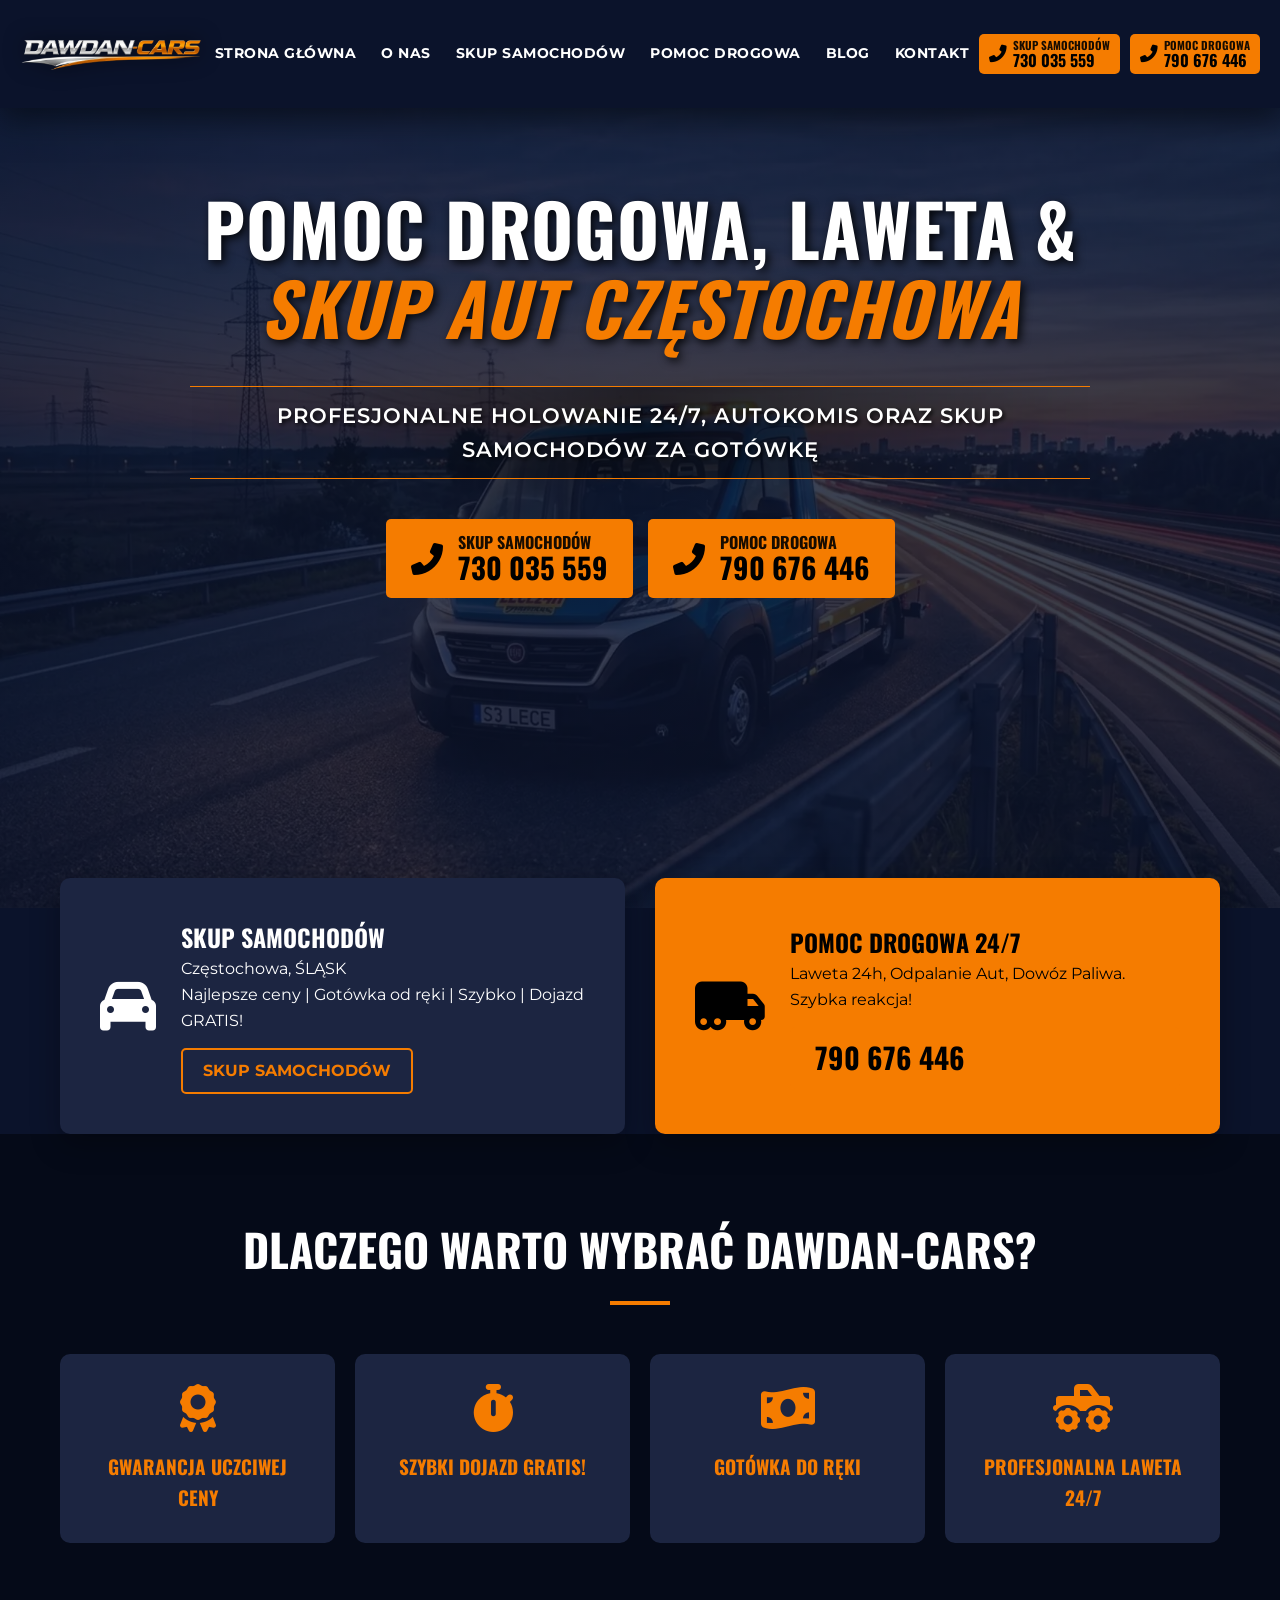
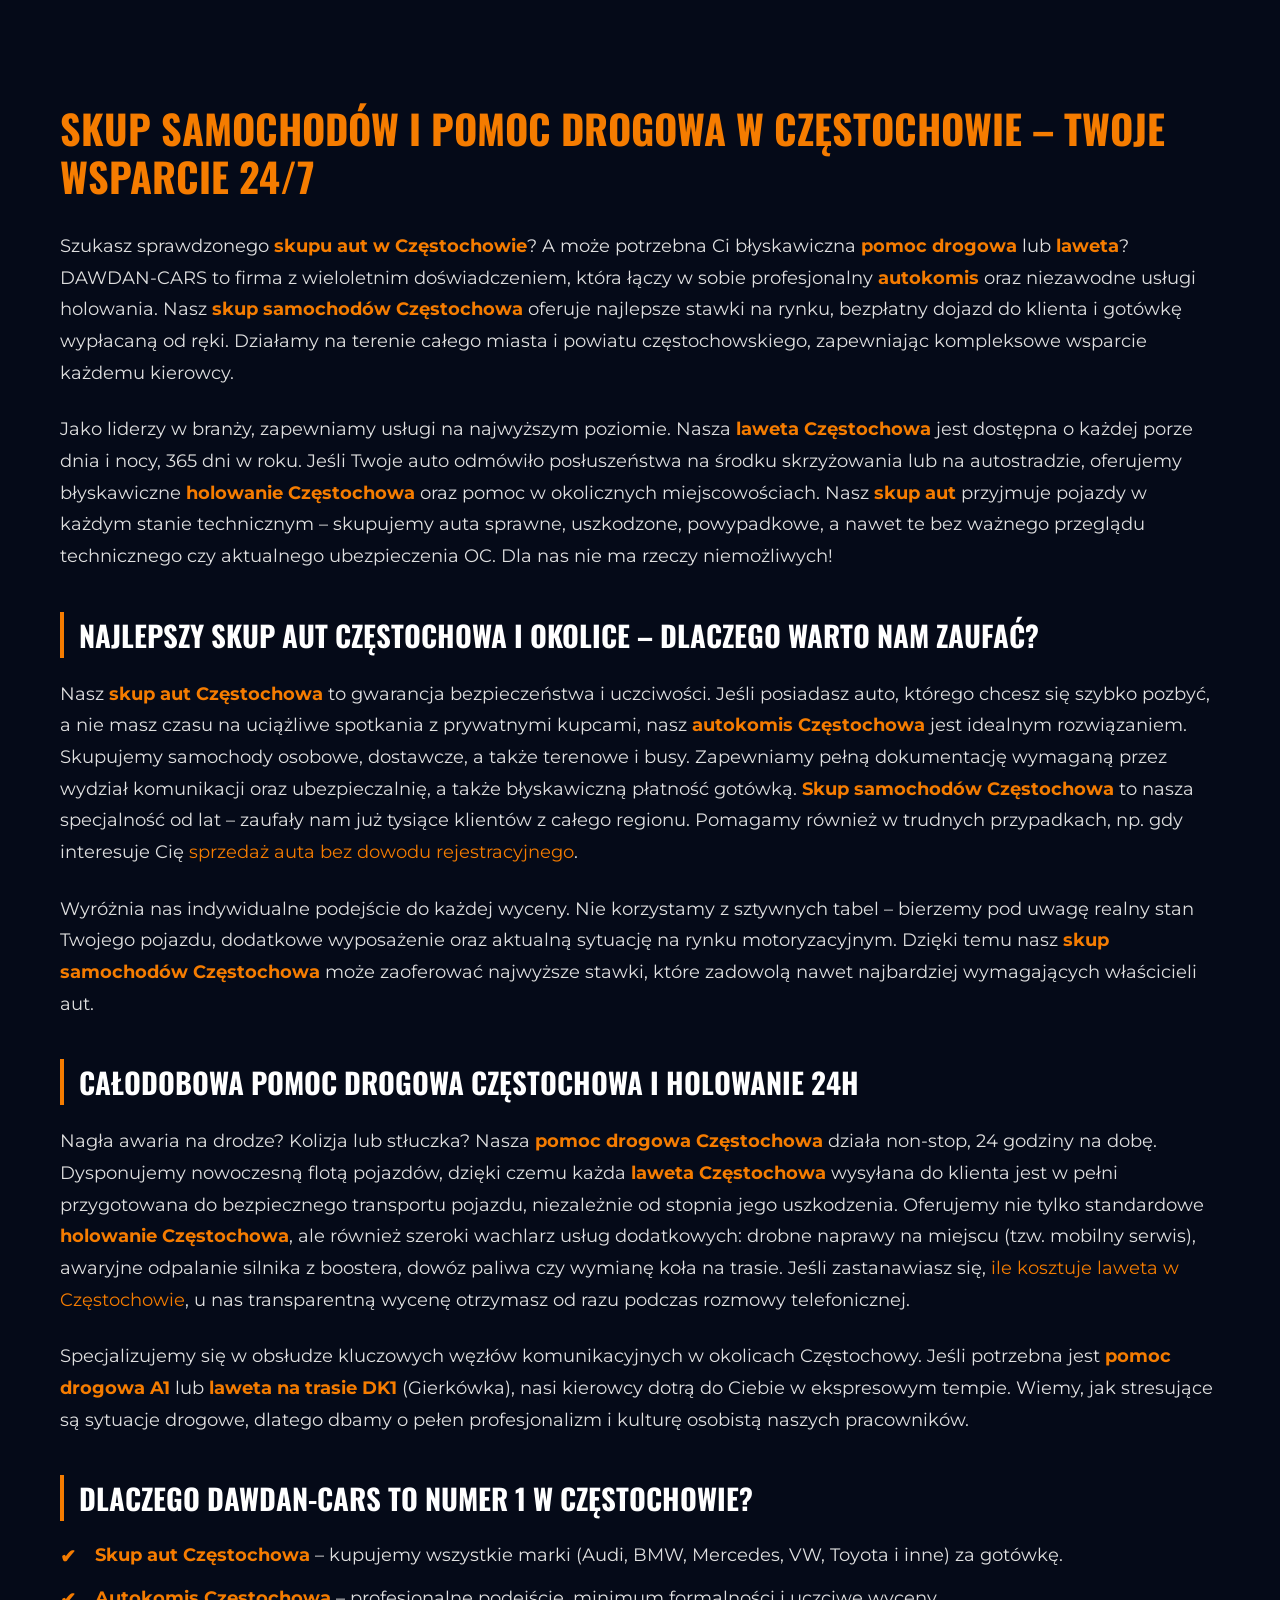
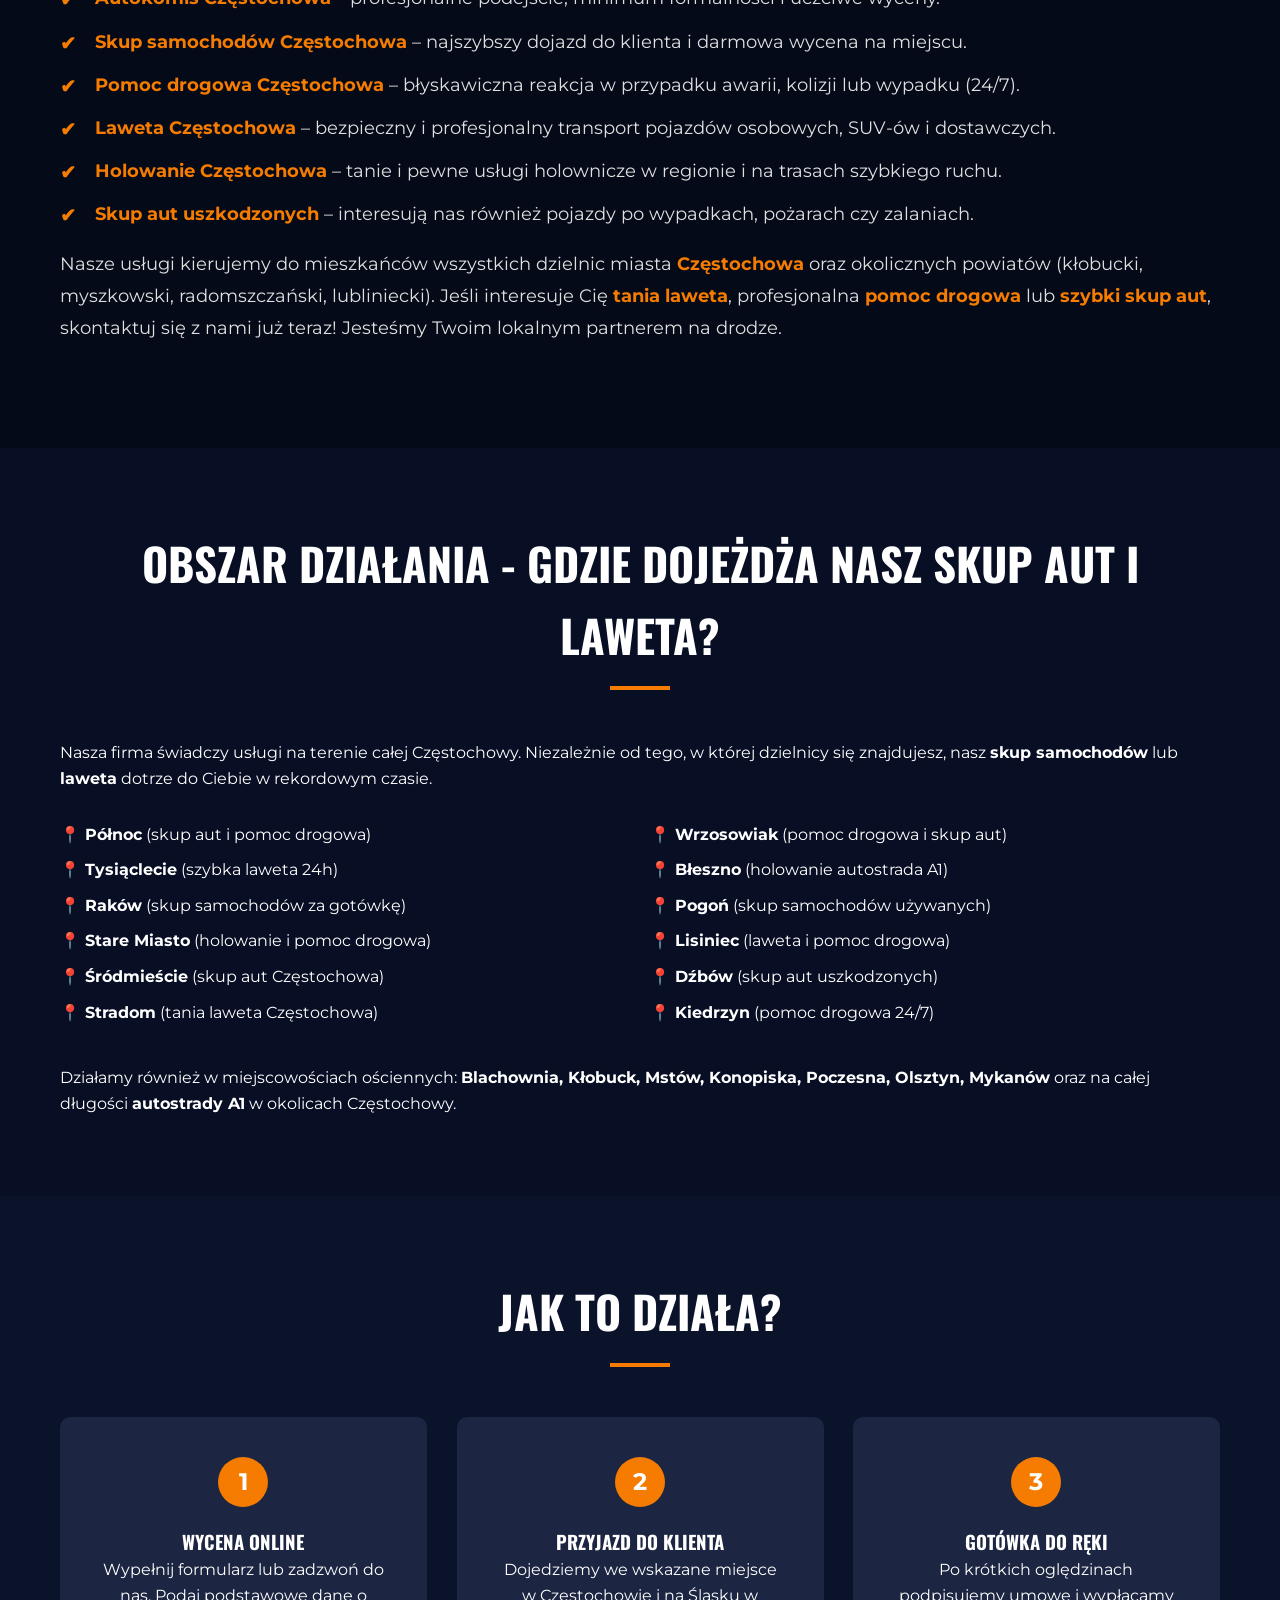
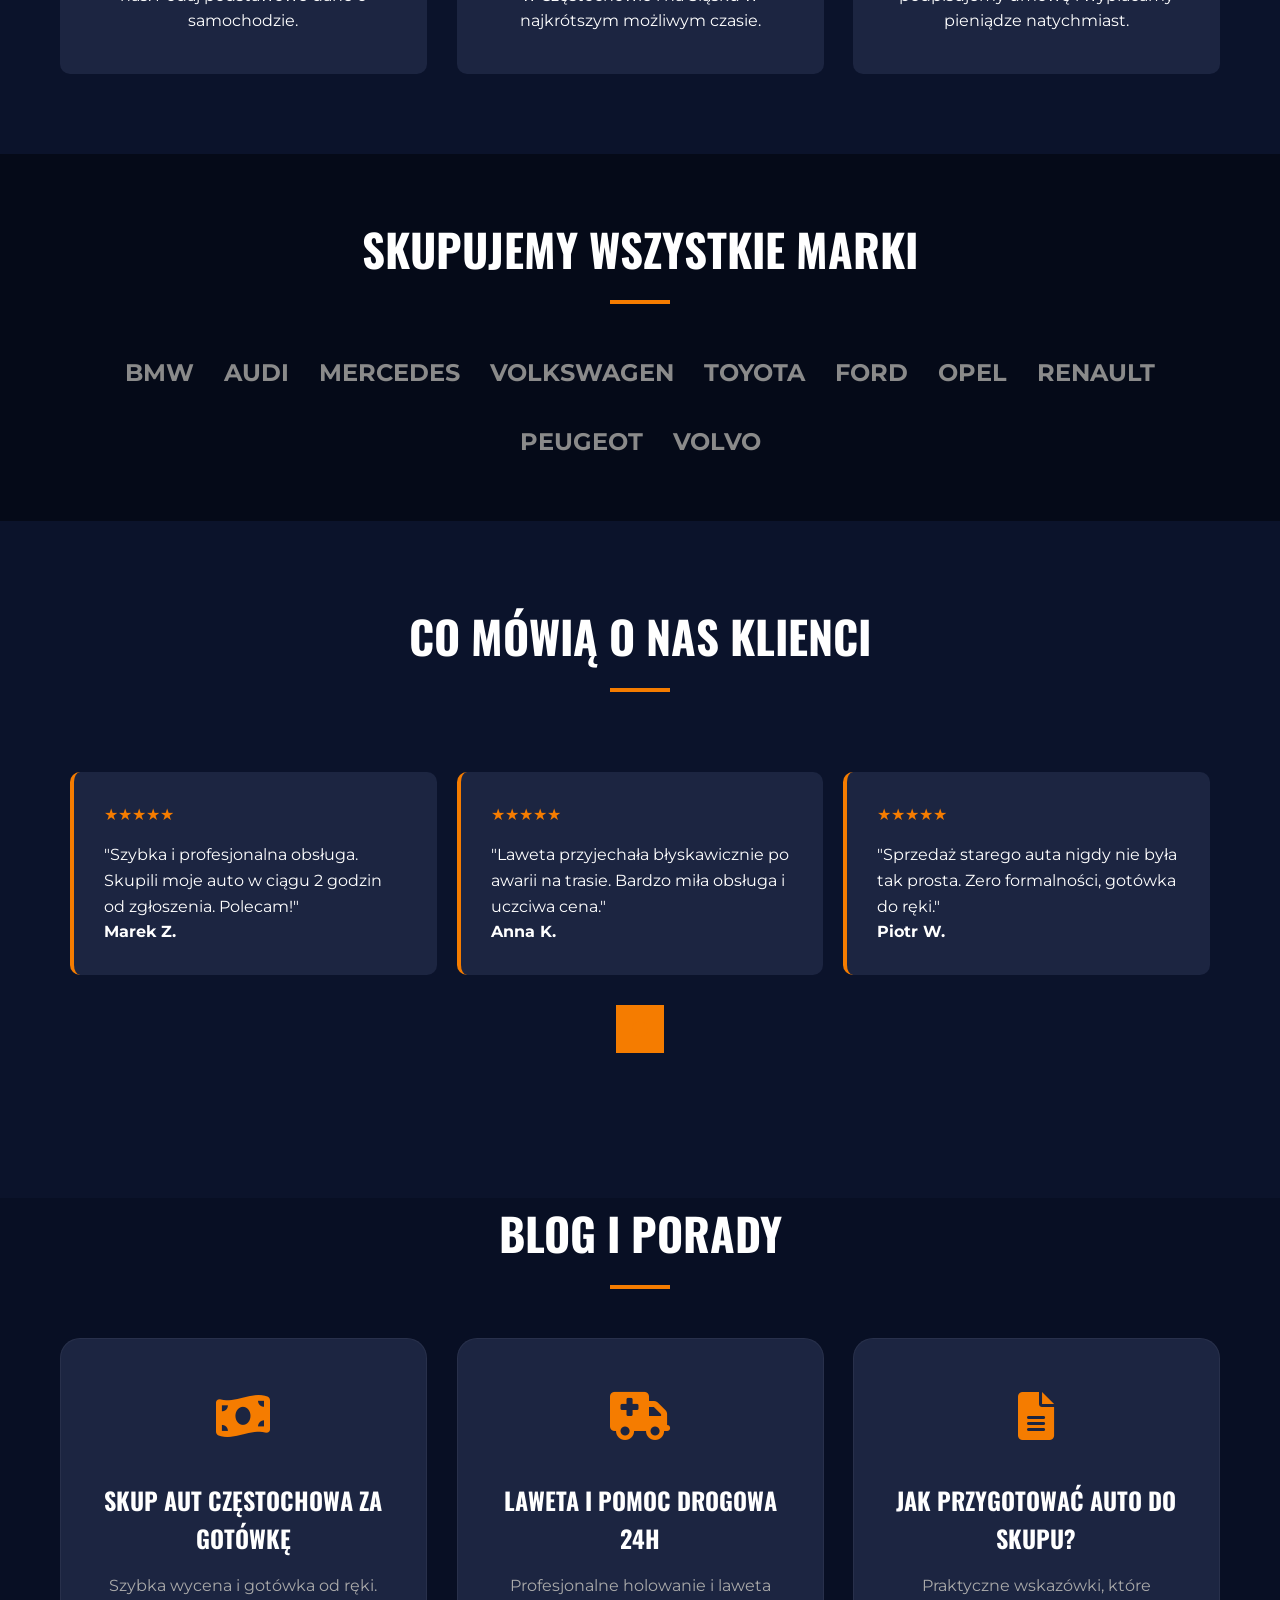
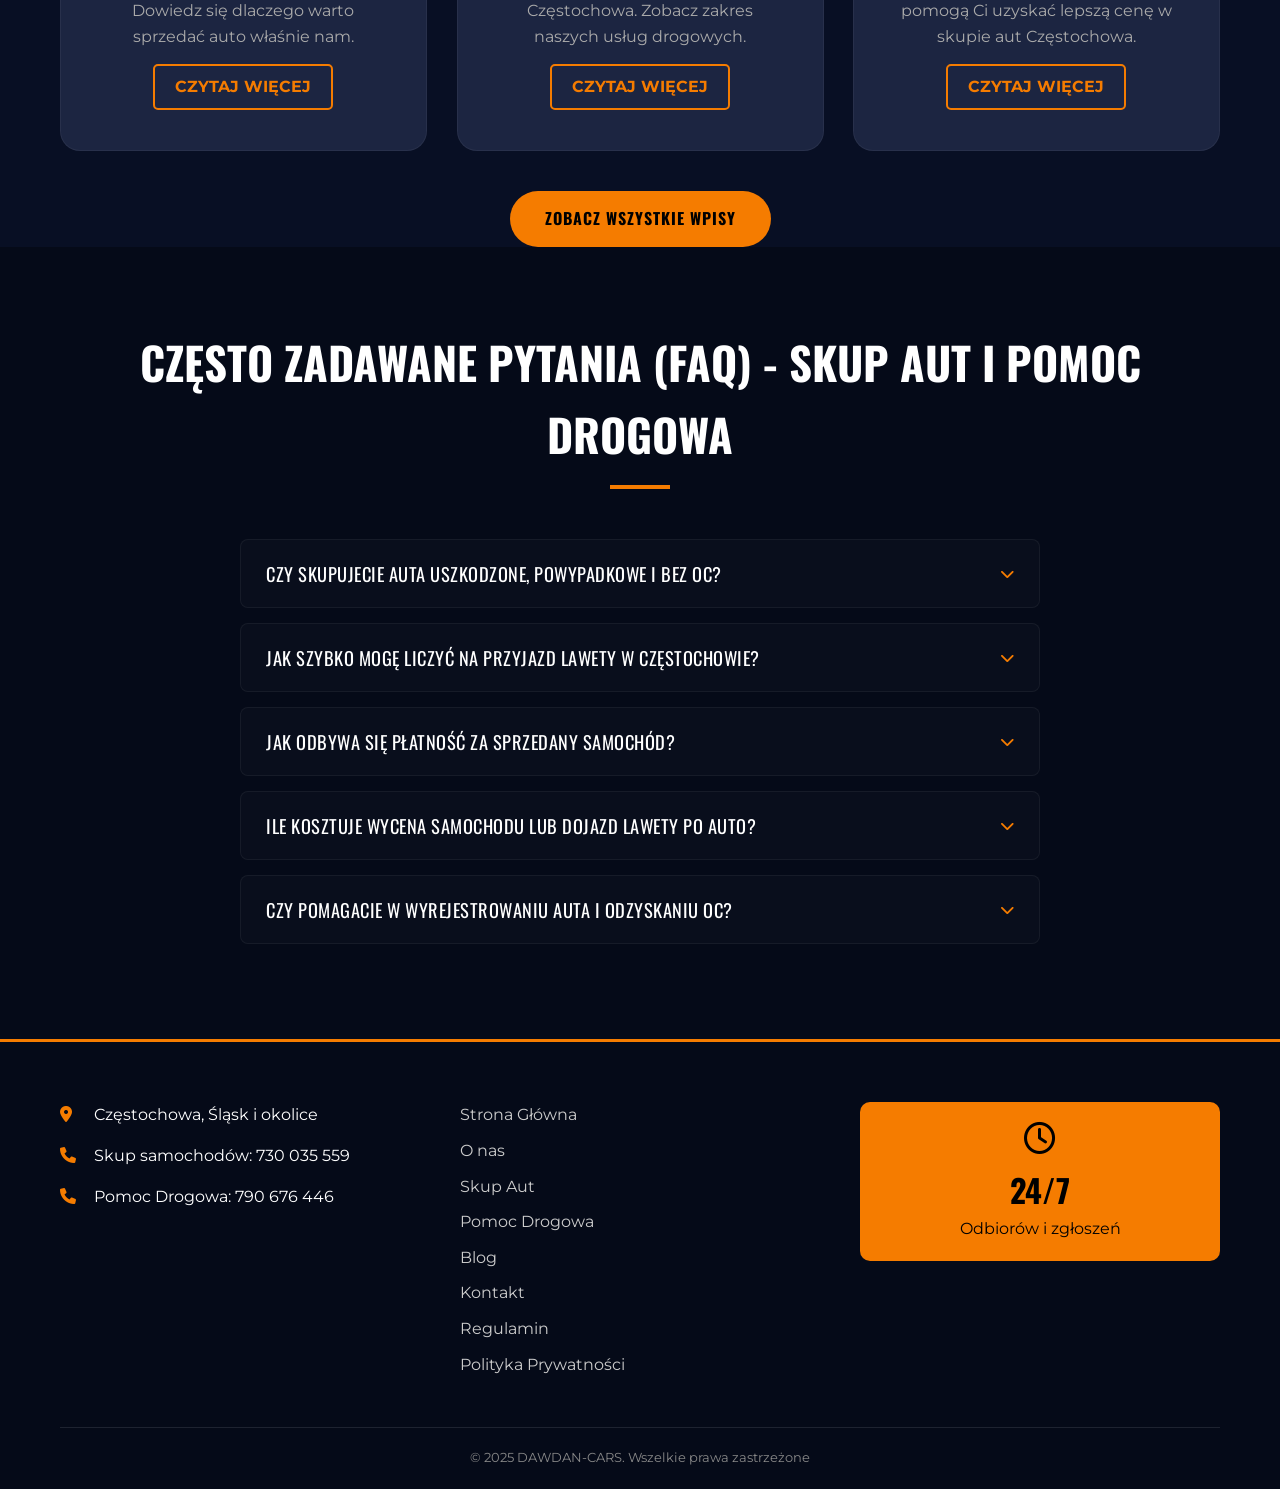
==== commit 05196c4b: "Comprehensive SEO expansion, mobile performance fix, and interactive FAQs - Exhaustively expanded co" ====
--- a/index.html
+++ b/index.html
@@ -475,29 +475,51 @@
             <h2 class="section-title">CZĘSTO ZADAWANE PYTANIA (FAQ) - SKUP AUT I POMOC DROGOWA</h2>
             <div class="faq-list">
                 <div class="faq-item">
-                    <h3>Jakie dokumenty są potrzebne przy sprzedaży auta do skupu?</h3>
-                    <p>Aby transakcja przebiegła sprawnie, przygotuj: dowód rejestracyjny pojazdu, kartę pojazdu (jeśli została wydana), ważną polisę OC oraz swój dowód osobisty. W przypadku, gdy auto ma współwłaściciela, konieczna będzie jego obecność lub pisemne upoważnienie. Nasz <strong>skup aut Częstochowa</strong> dba o wszystkie formalności, przygotowując legalną umowę kupna-sprzedaży.</p>
+                    <button class="faq-question" aria-expanded="false">
+                        <span>Czy skupujecie auta uszkodzone, powypadkowe i bez OC?</span>
+                        <i class="fas fa-chevron-down"></i>
+                    </button>
+                    <div class="faq-answer">
+                        <p>Tak, nasz <strong>skup samochodów Częstochowa</strong> przyjmuje pojazdy w każdym stanie. Skupujemy auta z uszkodzonym silnikiem, skrzynią biegów, po kolizjach, a także te, które od dłuższego czasu stoją nieużywane i nie posiadają ważnego przeglądu technicznego lub ubezpieczenia OC. Dysponujemy własnymi lawetami, więc odbiór nienadającego się do jazdy auta nie jest dla nas problemem.</p>
+                    </div>
                 </div>
                 <div class="faq-item">
-                    <h3>Czy skupujecie auta uszkodzone, powypadkowe i bez OC?</h3>
-                    <p>Tak, nasz <strong>skup samochodów Częstochowa</strong> przyjmuje pojazdy w każdym stanie. Skupujemy auta z uszkodzonym silnikiem, skrzynią biegów, po kolizjach, a także te, które od dłuższego czasu stoją nieużywane i nie posiadają ważnego przeglądu technicznego lub ubezpieczenia OC. Dysponujemy własnymi lawetami, więc odbiór nienadającego się do jazdy auta nie jest dla nas problemem.</p>
+                    <button class="faq-question" aria-expanded="false">
+                        <span>Jak szybko mogę liczyć na przyjazd lawety w Częstochowie?</span>
+                        <i class="fas fa-chevron-down"></i>
+                    </button>
+                    <div class="faq-answer">
+                        <p>Działamy w trybie alarmowym. Nasza <strong>pomoc drogowa Częstochowa</strong> zazwyczaj dociera do klienta w obrębie miasta w czasie od 15 do 30 minut. Na trasach szybkiego ruchu i autostradzie A1 czas ten zależy od natężenia ruchu, ale zawsze staramy się być jak najszybciej, by zapewnić Ci bezpieczeństwo.</p>
+                    </div>
                 </div>
                 <div class="faq-item">
-                    <h3>Jak szybko mogę liczyć na przyjazd lawety w Częstochowie?</h3>
-                    <p>Działamy w trybie alarmowym. Nasza <strong>pomoc drogowa Częstochowa</strong> zazwyczaj dociera do klienta w obrębie miasta w czasie od 15 do 30 minut. Na trasach szybkiego ruchu i autostradzie A1 czas ten zależy od natężenia ruchu, ale zawsze staramy się być jak najszybciej, by zapewnić Ci bezpieczeństwo.</p>
+                    <button class="faq-question" aria-expanded="false">
+                        <span>Jak odbywa się płatność za sprzedany samochód?</span>
+                        <i class="fas fa-chevron-down"></i>
+                    </button>
+                    <div class="faq-answer">
+                        <p>To Ty decydujesz! Najpopularniejszą formą jest <strong>gotówka do ręki</strong> natychmiast po podpisaniu umowy. Na życzenie klienta możemy również wykonać przelew błyskawiczny na wskazany numer konta bankowego. W obu przypadkach pieniądze otrzymujesz od razu, bez czekania.</p>
+                    </div>
                 </div>
                 <div class="faq-item">
-                    <h3>Jak odbywa się płatność za sprzedany samochód?</h3>
-                    <p>To Ty decydujesz! Najpopularniejszą formą jest <strong>gotówka do ręki</strong> natychmiast po podpisaniu umowy. Na życzenie klienta możemy również wykonać przelew błyskawiczny na wskazany numer konta bankowego. W obu przypadkach pieniądze otrzymujesz od razu, bez czekania.</p>
+                    <button class="faq-question" aria-expanded="false">
+                        <span>Ile kosztuje wycena samochodu lub dojazd lawety po auto?</span>
+                        <i class="fas fa-chevron-down"></i>
+                    </button>
+                    <div class="faq-answer">
+                        <p>W DAWDAN-CARS wycena samochodu przez nasz <strong>skup aut</strong> jest całkowicie bezpłatna i niezobowiązująca. Również dojazd naszej lawety po odbiór zakupionego przez nas auta na terenie Częstochowy i okolic jest darmowy dla klienta. W przypadku usług <strong>pomocy drogowej</strong>, cenę ustalamy indywidualnie przed wyjazdem, gwarantując brak ukrytych opłat.</p>
+                    </div>
                 </div>
                 <div class="faq-item">
-                    <h3>Ile kosztuje wycena samochodu lub dojazd lawety po auto?</h3>
-                    <p>W DAWDAN-CARS wycena samochodu przez nasz <strong>skup aut</strong> jest całkowicie bezpłatna i niezobowiązująca. Również dojazd naszej lawety po odbiór zakupionego przez nas auta na terenie Częstochowy i okolic jest darmowy dla klienta. W przypadku usług <strong>pomocy drogowej</strong>, cenę ustalamy indywidualnie przed wyjazdem, gwarantując brak ukrytych opłat.</p>
-                </div>
-                <div class="faq-item">
-                    <h3>Czy pomagacie w wyrejestrowaniu auta i odzyskaniu OC?</h3>
-                    <p>Oczywiście. Po sprzedaży auta w naszym skupie otrzymujesz komplet dokumentów, które pozwalają na bezproblemowe wyrejestrowanie pojazdu w wydziale komunikacji oraz wypowiedzenie polisy OC, co często pozwala na odzyskanie niewykorzystanej składki ubezpieczeniowej.</p>
-                </div>
+                    <button class="faq-question" aria-expanded="false">
+                        <span>Czy pomagacie w wyrejestrowaniu auta i odzyskaniu OC?</span>
+                        <i class="fas fa-chevron-down"></i>
+                    </button>
+                    <div class="faq-answer">
+                        <p>Oczywiście. Po sprzedaży auta w naszym skupie otrzymujesz komplet dokumentów, które pozwalają na bezproblemowe wyrejestrowanie pojazdu w wydziale komunikacji oraz wypowiedzenie polisy OC, co często pozwala na odzyskanie niewykorzystanej składki ubezpieczeniowej.</p>
+                    </div>
+                </div>
+            </div>
             </div>
         </div>
     </section>
--- a/style.min.css
+++ b/style.min.css
@@ -1 +1 @@
-:root{--primary-color:#f57c00;--secondary-color:#0b132b;--accent-color:#1c2541;--text-light:#ffffff;--text-dark:#333333;--bg-dark:#0b132b;--bg-light:#f4f4f4;} *{margin:0;padding:0;box-sizing:border-box;} body{font-family:'Montserrat',sans-serif;line-height:1.6;color:var(--text-light);background-color:var(--bg-dark);overflow-x:hidden;} a{color:var(--primary-color);text-decoration:none;transition:color 0.3s ease;} a:hover{color:#ff9800;} h1,h2,h3,h4{font-family:'Oswald',sans-serif;text-transform:uppercase;} .container{max-width:1200px;margin:0 auto;padding:0 20px;} header{background-color:#0b132b;position:sticky;top:0;z-index:2000;box-shadow:0 10px 30px rgba(0,0,0,0.5);transition:padding 0.3s ease,background 0.3s ease;will-change:padding,background;padding:15px 0;} header.scrolled{padding:5px 0;background:rgba(11,19,43,0.95);} header.menu-open{box-shadow:none;background:#0b132b;} .top-bar .container{display:grid;grid-template-columns:1fr auto 1fr;align-items:center;height:auto;max-width:100%;padding:15px 20px;} .logo{display:flex;justify-content:flex-start;} .logo img{max-height:60px;width:auto;display:block;transition:transform 0.3s ease;filter:drop-shadow(0 0 10px rgba(0,0,0,0.5));} .logo img:hover{transform:scale(1.05);filter:drop-shadow(0 0 12px rgba(255,152,0,0.3));} nav{display:flex;align-items:center;justify-content:center;} nav ul{display:flex;list-style:none;gap:10px;} nav a{text-decoration:none;color:var(--text-light);font-weight:700;font-size:0.95rem;padding:12px 15px;display:inline-flex;align-items:center;min-height:48px;transition:all 0.3s ease;text-transform:uppercase;letter-spacing:0.5px;white-space:nowrap;} nav a:hover,nav a.active{color:var(--primary-color);} nav a:focus{outline:2px solid var(--primary-color);outline-offset:4px;} button:focus,a.btn-call:focus,a.btn-hero-call:focus,a.btn-outline:focus{outline:3px solid #fff;outline-offset:2px;} .header-cta{display:flex;flex-direction:row;justify-content:flex-end;align-items:center;gap:10px;} .mobile-only{display:none;} .header-cta .btn-call{display:flex;align-items:center;gap:6px;text-decoration:none;color:#000;background:var(--primary-color);padding:6px 10px;transition:background 0.3s;font-family:'Oswald',sans-serif;font-weight:700;border-radius:5px;line-height:1;white-space:nowrap;} .header-cta .btn-call i{font-size:1.1rem;} .btn-label{display:block;font-size:0.7rem;text-transform:uppercase;color:inherit;} .btn-number{display:block;font-size:1rem;color:inherit;} .header-cta .btn-call:hover{background:#e68a00;} .menu-toggle{display:none;flex-direction:column;justify-content:center;align-items:center;width:50px;height:50px;background:rgba(255,152,0,0.1);border:2px solid var(--primary-color);border-radius:12px;cursor:pointer;padding:0;z-index:2200;transition:all 0.3s cubic-bezier(0.4,0,0.2,1);position:relative;} .menu-toggle:hover{background:var(--primary-color);} .menu-toggle:hover span{background:#000;} .menu-toggle span{width:26px;height:2px;background:var(--primary-color);border-radius:2px;transition:all 0.4s cubic-bezier(0.68,-0.6,0.32,1.6);position:absolute;} .menu-toggle span:nth-child(1){transform:translateY(-8px);} .menu-toggle span:nth-child(2){transform:translateY(0);width:18px;right:9px;} .menu-toggle span:nth-child(3){transform:translateY(8px);} .menu-toggle.active{background:rgba(255,255,255,0.1);border-color:var(--primary-color);} .menu-toggle.active span{background:var(--primary-color);} .menu-toggle.active span:nth-child(1){transform:translateY(0) rotate(45deg);} .menu-toggle.active span:nth-child(2){opacity:0;transform:translateX(-20px);} .menu-toggle.active span:nth-child(3){transform:translateY(0) rotate(-45deg);} .hero{background:linear-gradient(rgba(11,19,43,0.8),rgba(11,19,43,0.8)),url('tlo.webp');background-size:cover;background-position:center;padding:80px 0;min-height:800px;display:flex;align-items:stretch;justify-content:center;} .hero .container{display:flex;flex-direction:column;} .hero-content{display:flex;flex-direction:column;align-items:center;width:100%;height:100%;} .hero-text{width:100%;display:flex;flex-direction:column;align-items:center;min-height:400px;} .hero-text h1{font-size:clamp(1.8rem,8vw,4.5rem);color:var(--text-light);line-height:1.1;width:100%;text-shadow:3px 3px 10px rgba(0,0,0,0.9);text-align:center;margin-bottom:clamp(20px,5vh,40px);white-space:normal;word-wrap:break-word;letter-spacing:1px;min-height:1.1em;contain-intrinsic-size:auto 1.1em;} .hero-text h1 .highlight{color:var(--primary-color);font-style:italic;font-weight:900;} .hero-cta-buttons{display:flex;flex-wrap:wrap;justify-content:center;gap:15px;margin-bottom:40px;} .btn-hero-call{display:flex;align-items:center;background:var(--primary-color);color:#000;padding:15px 25px;text-decoration:none;font-weight:700;font-family:'Oswald',sans-serif;border-radius:5px;transition:background 0.3s;line-height:1.1;text-align:left;} .btn-hero-call i{font-size:2rem;margin-right:15px;} .btn-hero-call .btn-label{font-size:1rem;color:inherit;} .btn-hero-call .btn-number{font-size:1.8rem;color:inherit;} .btn-hero-call:hover{background:#ff9800;color:#000;} .hero-features{list-style:none;display:flex;gap:30px;margin-top:auto;padding-top:50px;} .hero-features li{font-weight:700;font-size:0.9rem;} .hero-features i{color:var(--primary-color);margin-right:5px;} .service-boxes{margin-top:clamp(-30px,-5vw,-50px);position:relative;z-index:10;} .service-boxes .container{display:grid;grid-template-columns:repeat(auto-fit,minmax(280px,1fr));gap:30px;} .box{display:flex;align-items:center;padding:40px;border-radius:10px;gap:25px;box-shadow:0 10px 30px rgba(0,0,0,0.3);} .blue-box{background-color:var(--accent-color);} .orange-box{background-color:var(--primary-color);color:#000;} .box-icon i{font-size:3.5rem;} .box-content h3{font-size:1.5rem;margin-bottom:10px;} .btn-outline{display:inline-block;margin-top:15px;padding:8px 20px;border:2px solid var(--primary-color);color:var(--primary-color);text-decoration:none;font-weight:700;border-radius:5px;transition:all 0.3s;} .btn-outline:hover{background:var(--primary-color);color:#000;} .box-call{margin-top:15px;display:flex;flex-direction:column;} .box-call span{font-size:0.8rem;text-transform:uppercase;} .box-call strong{font-size:1.8rem;font-family:'Oswald',sans-serif;} [data-aos]{will-change:transform,opacity;} .benefits{padding:80px 0;background-color:#050a18;} .section-title{text-align:center;font-size:clamp(1.8rem,5vw,2.8rem);margin-bottom:clamp(30px,8vw,50px);position:relative;padding:0 15px;} .section-title::after{content:'';display:block;width:60px;height:4px;background:var(--primary-color);margin:15px auto;} .benefits-grid{display:grid;grid-template-columns:repeat(auto-fit,minmax(250px,1fr));gap:20px;} .benefit-item{text-align:center;padding:30px;background:var(--accent-color);border-radius:10px;transition:transform 0.3s;} .benefit-item:hover{transform:translateY(-10px);border-bottom:3px solid var(--primary-color);} .benefit-item i{font-size:3rem;color:var(--primary-color);margin-bottom:20px;} .benefit-item h3{font-size:1.2rem;color:var(--primary-color);} .recent-buys{padding:80px 0;overflow:hidden;} .buys-slider{padding:20px 0 50px !important;} .buys-slider .active{background:var(--primary-color);} .buy-card{background:var(--accent-color);border-radius:10px;overflow:hidden;text-align:center;} .car-img{height:180px;background-size:cover;background-position:center;} .buy-card p{padding:15px;font-weight:700;text-transform:uppercase;} footer{background:#050a18;padding:60px 0 20px;border-top:3px solid var(--primary-color);} footer h3{text-align:center;font-size:2rem;margin-bottom:40px;} .footer-grid{display:grid;grid-template-columns:repeat(auto-fit,minmax(250px,1fr));gap:40px;margin-bottom:40px;} .footer-info p{margin-bottom:15px;} .footer-info i{color:var(--primary-color);margin-right:10px;width:20px;} .hours-box{background:var(--primary-color);padding:20px;border-radius:10px;text-align:center;color:#000;} .hours-box i{font-size:2rem;margin-bottom:10px;} .hours-box span{display:block;font-size:2rem;font-weight:700;font-family:'Oswald',sans-serif;} .footer-links ul{list-style:none;} .footer-links li{margin-bottom:10px;} .footer-links a{color:#ccc;text-decoration:none;} .footer-links a:hover{color:var(--primary-color);} .footer-bottom{text-align:center;padding-top:20px;border-top:1px solid rgba(255,255,255,0.1);font-size:0.8rem;color:#888;} .seo-content{padding:80px 0;background:#050a18;} .coverage-area{padding:80px 0;} .districts-list{display:grid;grid-template-columns:1fr 1fr;gap:20px;margin:30px 0;} .districts-list ul{list-style:none;} .districts-list li{margin-bottom:10px;padding-left:25px;position:relative;} .districts-list li::before{content:'📍';position:absolute;left:0;} @media (max-width:600px){.districts-list{grid-template-columns:1fr;} } .seo-text-block h2{font-size:clamp(1.8rem,4vw,2.5rem);color:var(--primary-color);margin-bottom:30px;line-height:1.2;} .seo-text-block h3{font-size:clamp(1.4rem,3vw,1.8rem);margin-top:40px;margin-bottom:20px;color:var(--text-light);border-left:4px solid var(--primary-color);padding-left:15px;} .seo-text-block p{margin-bottom:25px;font-size:1.1rem;color:#e0e0e0;line-height:1.8;} .seo-text-block strong{color:var(--primary-color);} .seo-text-block ul{list-style:none;margin-bottom:20px;} .seo-text-block li{margin-bottom:15px;padding-left:35px;position:relative;font-size:1.1rem;color:#e0e0e0;} .seo-text-block li::before{content:'✔';position:absolute;left:0;color:var(--primary-color);font-weight:bold;font-size:1.2rem;} .hero-subtext{font-size:1.3rem;text-align:center;margin:0 auto 40px;color:#fff;max-width:900px;font-weight:600;letter-spacing:1px;text-transform:uppercase;text-shadow:2px 2px 4px rgba(0,0,0,0.9);background:linear-gradient(90deg,transparent,rgba(0,0,0,0.4),transparent);padding:12px 20px;border-top:1px solid var(--primary-color);border-bottom:1px solid var(--primary-color);} .how-it-works{padding:80px 0;background:var(--bg-dark);} .steps-grid{display:grid;grid-template-columns:repeat(auto-fit,minmax(280px,1fr));gap:30px;margin-top:40px;} .step{text-align:center;padding:40px;background:var(--accent-color);border-radius:10px;position:relative;} .step-num{width:50px;height:50px;background:var(--primary-color);color:white;border-radius:50%;display:flex;align-items:center;justify-content:center;font-size:1.5rem;font-weight:700;margin:0 auto 20px;} .brands{padding:60px 0;background:#050a18;} .brands-flex{display:flex;flex-wrap:wrap;justify-content:center;gap:30px;} .brands-flex span{font-size:1.5rem;font-weight:700;color:#8a8a8a;text-transform:uppercase;} .testimonials{padding:80px 0;background:var(--bg-dark);overflow:hidden;} .testimonials-slider{padding:20px 0 50px !important;} .testimonials-slider .active{background:var(--primary-color);} .testimonial{background:var(--accent-color);padding:30px;border-radius:10px;border-left:4px solid var(--primary-color);} .stars{color:var(--primary-color);margin-bottom:15px;} .faq{padding:80px 0;background:#050a18;} .faq-list{max-width:800px;margin:0 auto;} .faq-item{margin-bottom:25px;padding-bottom:25px;border-bottom:1px solid rgba(255,255,255,0.1);} .faq-item h3{color:var(--primary-color);margin-bottom:10px;font-size:1.3rem;} .page-header{padding:clamp(40px,10vw,80px) 0;text-align:center;color:white;} .page-header h1{font-size:clamp(2rem,8vw,3.5rem);margin-bottom:10px;} .page-header p{font-size:1.2rem;color:var(--primary-color);} .about-content,.service-details,.tow-details,.contact-page{padding:80px 0;} .about-grid,.service-grid,.tow-grid,.contact-grid{display:grid;grid-template-columns:1.5fr 1fr;gap:60px;align-items:flex-start;} @media (max-width:992px){.about-grid,.service-grid,.tow-grid,.contact-grid{grid-template-columns:1fr;gap:40px;} } .section-badge{display:inline-block;padding:5px 15px;background:rgba(245,124,0,0.1);color:var(--primary-color);font-weight:700;font-size:0.85rem;border-radius:50px;margin-bottom:15px;letter-spacing:1px;text-transform:uppercase;border:1px solid var(--primary-color);} .about-text h2,.service-text h2,.tow-info h2{font-size:clamp(1.8rem,5vw,2.8rem);margin-bottom:25px;color:#fff;line-height:1.2;} .about-text p,.service-text p,.tow-info p{margin-bottom:20px;color:#e0e0e0;font-size:1.05rem;} .about-stats-v2{display:grid;gap:20px;} .stat-card{display:flex;align-items:center;gap:20px;background:var(--accent-color);padding:25px;border-radius:15px;transition:all 0.3s ease;border:1px solid rgba(255,255,255,0.05);} .stat-card:hover{transform:translateX(10px);background:#252e4d;border-color:var(--primary-color);} .stat-icon{width:60px;height:60px;background:var(--primary-color);border-radius:12px;display:flex;align-items:center;justify-content:center;font-size:1.5rem;color:#000;flex-shrink:0;} .stat-info{display:flex;flex-direction:column;} .stat-number{font-size:2rem;font-weight:700;font-family:'Oswald',sans-serif;color:var(--primary-color);line-height:1;} .stat-label{font-size:0.9rem;color:#aaa;margin-top:5px;} .why-us{padding:100px 0;} .bg-alt{background-color:#080f24;} .section-title.centered{text-align:center;margin-bottom:60px;} .features-grid{display:grid;grid-template-columns:repeat(auto-fit,minmax(300px,1fr));gap:30px;} .feature-item{background:var(--accent-color);padding:40px;border-radius:20px;text-align:center;transition:all 0.3s ease;border:1px solid rgba(255,255,255,0.05);} .feature-item:hover{transform:translateY(-10px);border-color:var(--primary-color);} .feature-icon{font-size:3rem;color:var(--primary-color);margin-bottom:25px;} .feature-item h3{font-size:1.5rem;margin-bottom:15px;color:#fff;} .feature-item p{color:#aaa;} .call-to-action-simple{padding:100px 0;background:linear-gradient(rgba(11,19,43,0.9),rgba(11,19,43,0.9)),url('tlo.webp');background-size:cover;background-position:center;text-align:center;} .cta-content h2{font-size:clamp(1.8rem,4vw,2.5rem);margin-bottom:20px;color:#fff;} .cta-content p{font-size:1.2rem;margin-bottom:40px;color:#ccc;} .cta-buttons{display:flex;justify-content:center;gap:20px;flex-wrap:wrap;} .btn{display:inline-flex;align-items:center;gap:10px;padding:15px 35px;border-radius:50px;font-weight:700;text-decoration:none;transition:all 0.3s ease;text-transform:uppercase;font-family:'Oswald',sans-serif;letter-spacing:1px;} .btn-primary{background:var(--primary-color);color:#000;} .btn-primary:hover{background:#ff9800;transform:scale(1.05);} .btn-outline{border:2px solid var(--primary-color);color:var(--primary-color);} .btn-outline:hover{background:var(--primary-color);color:#000;transform:scale(1.05);} .check-list{list-style:none;margin:20px 0;} .check-list li{margin-bottom:15px;font-size:1.1rem;color:#e0e0e0;} .check-list i{color:var(--primary-color);margin-right:10px;} .highlight-box{background:rgba(245,124,0,0.05);border-left:4px solid var(--primary-color);padding:20px;margin:20px 0;border-radius:0 10px 10px 0;} .highlight-box p{margin-bottom:0;color:#fff;} .process-grid{display:grid;grid-template-columns:repeat(auto-fit,minmax(280px,1fr));gap:40px;} .process-step{background:var(--accent-color);padding:50px 30px;border-radius:20px;text-align:center;position:relative;transition:transform 0.3s ease;border:1px solid rgba(255,255,255,0.05);} .process-step:hover{transform:translateY(-10px);} .step-number{position:absolute;top:20px;right:30px;font-size:3rem;font-weight:800;color:rgba(255,255,255,0.03);line-height:1;font-family:'Oswald',sans-serif;} .step-icon{width:80px;height:80px;background:var(--bg-dark);border:2px solid var(--primary-color);border-radius:50%;display:flex;align-items:center;justify-content:center;font-size:2rem;color:var(--primary-color);margin:0 auto 25px;transition:all 0.3s ease;} .process-step:hover .step-icon{background:var(--primary-color);color:#000;} .process-step h3{font-size:1.4rem;margin-bottom:15px;color:#fff;} .process-step p{color:#aaa;font-size:0.95rem;} .benefits-grid-section{padding:100px 0;} .grid-layout{display:grid;grid-template-columns:1fr 1fr;gap:60px;align-items:center;} @media (max-width:992px){.grid-layout{grid-template-columns:1fr;gap:40px;} } .benefit-card{background:var(--accent-color);padding:40px;border-radius:20px;} .benefit-card h3{font-size:1.8rem;margin-bottom:25px;color:var(--primary-color);} .benefit-cta h2{font-size:2.5rem;margin-bottom:20px;color:#fff;} .benefit-cta p{font-size:1.1rem;margin-bottom:30px;color:#ccc;} .btn-large{padding:20px 40px;font-size:1.2rem;} .tow-services-grid{display:grid;grid-template-columns:repeat(auto-fit,minmax(250px,1fr));gap:20px;margin-top:30px;} .tow-service-item{background:var(--accent-color);padding:20px;border-radius:10px;} .tow-service-item i{font-size:2rem;color:var(--primary-color);margin-bottom:10px;} .urgent-box-v2{background:var(--primary-color);padding:30px;border-radius:15px;display:flex;align-items:center;gap:25px;color:#000;margin-top:30px;box-shadow:0 10px 30px rgba(245,124,0,0.3);} .urgent-icon{font-size:3rem;animation:pulse 2s infinite;} @keyframes pulse{0%{transform:scale(1);} 50%{transform:scale(1.1);} 100%{transform:scale(1);} } .urgent-text h3{font-size:1.4rem;margin-bottom:5px;} .urgent-number{font-size:2rem;font-weight:700;color:#000;text-decoration:none;font-family:'Oswald',sans-serif;display:block;} .tow-services-v2{display:grid;gap:20px;} .tow-service-card{background:var(--accent-color);padding:25px;border-radius:15px;display:flex;gap:20px;align-items:flex-start;transition:all 0.3s ease;border:1px solid rgba(255,255,255,0.05);} .tow-service-card:hover{background:#252e4d;transform:translateX(10px);} .tow-service-card i{font-size:2rem;color:var(--primary-color);background:rgba(245,124,0,0.1);width:60px;height:60px;display:flex;align-items:center;justify-content:center;border-radius:50%;flex-shrink:0;} .service-content h3{font-size:1.2rem;margin-bottom:8px;color:#fff;} .service-content p{font-size:0.9rem;color:#aaa;margin:0;} .area-grid{display:grid;grid-template-columns:repeat(auto-fit,minmax(300px,1fr));gap:30px;} .area-item{text-align:center;padding:30px;} .area-item i{font-size:3rem;color:var(--primary-color);margin-bottom:20px;} .area-item h3{font-size:1.5rem;margin-bottom:15px;color:#fff;} .area-item p{color:#ccc;} .why-tow{padding:100px 0;} .check-list-v2{list-style:none;} .check-list-v2 li{display:flex;gap:20px;margin-bottom:30px;} .check-list-v2 i{color:var(--primary-color);font-size:1.5rem;margin-top:5px;} .check-list-v2 strong{display:block;font-size:1.2rem;color:#fff;margin-bottom:5px;} .check-list-v2 p{color:#aaa;} .cta-square{background:var(--accent-color);padding:60px 40px;border-radius:20px;text-align:center;border:2px solid var(--primary-color);} .cta-square h3{font-size:1.8rem;margin-bottom:15px;color:#fff;} .cta-square p{margin-bottom:30px;color:#ccc;} .contact-item{display:flex;gap:20px;margin-bottom:30px;} .contact-item i{font-size:1.5rem;color:var(--primary-color);} .map-placeholder{position:relative;border-radius:10px;overflow:hidden;margin-top:30px;} .map-placeholder img{width:100%;height:clamp(200px,40vh,400px);object-fit:cover;filter:grayscale(1);} .map-overlay{position:absolute;bottom:0;left:0;width:100%;background:rgba(255,152,0,0.9);color:white;padding:10px;text-align:center;font-weight:700;} .form-row{display:grid;grid-template-columns:1fr 1fr;gap:15px;} @media (max-width:768px){.form-row{grid-template-columns:1fr;gap:0;} } .form-group{margin-bottom:20px;} .form-group input,.form-group select,.form-group textarea{width:100%;padding:12px;border-radius:5px;border:1px solid rgba(255,255,255,0.1);background:rgba(255,255,255,0.05);color:white;font-family:inherit;} .form-group textarea{height:150px;} .form-card{background:var(--accent-color);padding:35px;border-radius:15px;box-shadow:0 15px 35px rgba(0,0,0,0.4);border:1px solid rgba(255,152,0,0.2);} .form-card h2{color:var(--primary-color);font-size:2rem;margin-bottom:10px;text-align:center;font-family:'Oswald',sans-serif;} .form-subtitle{text-align:center;font-size:1rem;margin-bottom:30px;color:#bbb;font-weight:400;} .styled-form .form-group{margin-bottom:18px;} .styled-form input,.styled-form select,.styled-form textarea{width:100%;padding:14px 18px;border-radius:8px;border:1px solid rgba(255,255,255,0.1);background:rgba(255,255,255,0.05);color:white;font-family:'Montserrat',sans-serif;font-size:1rem;transition:all 0.3s ease;} .styled-form select option{background:var(--bg-dark);color:white;} .styled-form input:focus,.styled-form select:focus,.styled-form textarea:focus{outline:none;border-color:var(--primary-color);background:rgba(255,255,255,0.1);box-shadow:0 0 15px rgba(245,124,0,0.2);} .checkbox-group label{display:flex;align-items:center;gap:10px;cursor:pointer;font-size:0.95rem;color:#ccc;transition:color 0.3s;} .checkbox-group label:hover{color:white;} .checkbox-group input[type="checkbox"]{width:20px;height:20px;cursor:pointer;accent-color:var(--primary-color);} .styled-form textarea{height:120px;resize:vertical;} .file-upload-wrapper{margin-bottom:20px;} .file-upload-label{display:flex;flex-direction:column;align-items:center;justify-content:center;padding:20px;border:2px dashed rgba(255,152,0,0.4);border-radius:10px;cursor:pointer;transition:all 0.3s ease;background:rgba(255,152,0,0.05);} .file-upload-label:hover{background:rgba(255,152,0,0.1);border-color:var(--primary-color);} .file-upload-label i{font-size:2rem;color:var(--primary-color);margin-bottom:10px;} .file-upload-label span{font-size:0.9rem;font-weight:700;} .file-preview-grid{display:grid;grid-template-columns:repeat(auto-fill,minmax(60px,1fr));gap:10px;margin-top:15px;} .preview-item{position:relative;aspect-ratio:1;border-radius:5px;overflow:hidden;border:1px solid var(--primary-color);} .preview-item img{width:100%;height:100%;object-fit:cover;} .btn-submit{width:100%;padding:15px;background:var(--primary-color);color:#000;border:none;border-radius:8px;font-family:'Oswald',sans-serif;font-size:1.2rem;font-weight:700;cursor:pointer;transition:all 0.3s ease;text-transform:uppercase;letter-spacing:1px;} .btn-submit:hover{background:#ff9800;color:#000;transform:translateY(-2px);box-shadow:0 5px 15px rgba(255,152,0,0.4);} .btn-submit:active{transform:translateY(0);} .form-message{margin-top:15px;padding:10px;border-radius:5px;text-align:center;font-weight:700;display:none;} .form-message.success{display:block;background:rgba(76,175,80,0.1);color:#4caf50;border:1px solid #4caf50;} .form-message.error{display:block;background:rgba(244,67,54,0.1);color:#f44336;border:1px solid #f44336;} @media (max-width:1100px){.menu-toggle{display:flex;order:3;} .desktop-only{display:none;} .mobile-only{display:flex;} .top-bar .container{display:flex;justify-content:space-between;} nav{position:fixed;top:0;left:0;width:100%;height:100vh;background:rgba(11,19,43,0.98);backdrop-filter:blur(15px);-webkit-backdrop-filter:blur(15px);padding:120px 20px 40px;flex-direction:column;transition:all 0.5s cubic-bezier(0.7,0,0.3,1);z-index:2100;display:flex;justify-content:flex-start;align-items:center;transform:translateY(-100%);visibility:hidden;} nav.active{transform:translateY(0);visibility:visible;} nav ul{flex-direction:column;gap:10px;width:100%;max-width:400px;text-align:center;} nav li{width:100%;opacity:0;transform:translateY(-20px);transition:all 0.4s ease;} nav.active li{opacity:1;transform:translateY(0);} nav.active li:nth-child(1){transition-delay:0.1s;} nav.active li:nth-child(2){transition-delay:0.15s;} nav.active li:nth-child(3){transition-delay:0.2s;} nav.active li:nth-child(4){transition-delay:0.25s;} nav.active li:nth-child(5){transition-delay:0.3s;} nav a{font-size:1.25rem;font-family:'Oswald',sans-serif;display:block;padding:15px 0;min-height:52px;display:flex;align-items:center;justify-content:center;letter-spacing:2px;color:white;text-transform:uppercase;position:relative;border-bottom:1px solid rgba(255,255,255,0.05);} nav a::after{content:'';position:absolute;bottom:0;left:50%;width:0;height:2px;background:var(--primary-color);transition:all 0.3s ease;transform:translateX(-50%);} nav a:hover{color:var(--primary-color);} nav a:hover::after{width:100%;} .top-bar .container{padding:10px 15px;} nav .header-cta.mobile-only{display:flex;flex-direction:column;gap:15px;margin-top:40px;width:100%;max-width:360px;opacity:0;transform:translateY(20px);transition:all 0.4s ease 0.4s;} nav .header-cta.mobile-only .btn-call{padding:15px 25px;width:100%;justify-content:center;} nav .header-cta.mobile-only .btn-label{font-size:1.1rem;} nav .header-cta.mobile-only .btn-number{font-size:1.8rem;} nav.active .header-cta.mobile-only{opacity:1;transform:translateY(0);} .header-cta{display:none;} .overlay{position:fixed;top:0;left:0;width:100%;height:100%;background:rgba(0,0,0,0.7);backdrop-filter:blur(4px);z-index:1000;opacity:0;visibility:hidden;transition:all 0.4s ease;} .overlay.active{opacity:1;visibility:visible;} } @media (max-width:1024px){.hero-text h1{font-size:2.5rem;} } @media (max-width:768px){.top-bar .container{height:auto;min-height:70px;flex-wrap:nowrap;justify-content:space-between;padding:10px 20px;gap:10px;} .logo img{max-height:50px;width:auto;} .menu-toggle{display:flex;} .hero-text{text-align:center;width:100%;display:flex;flex-direction:column;align-items:center;} .hero-text h1{margin-bottom:20px;font-size:2rem;letter-spacing:1px;line-height:1.2;} .hero-subtext{font-size:0.95rem;padding:10px 15px;margin-bottom:25px;line-height:1.4;} .hero-cta-buttons{flex-direction:column;width:100%;align-items:center;gap:15px;} .btn-hero-call{padding:15px 25px;width:100%;max-width:320px;justify-content:center;} .btn-hero-call i{font-size:2rem;margin-right:15px;} .btn-hero-call .btn-label{font-size:1rem;} .btn-hero-call .btn-number{font-size:1.5rem;} .btn-hero-call{justify-content:center;} .hero-features{flex-direction:column;gap:15px;margin-top:auto;margin-bottom:20px;background:rgba(0,0,0,0.6);padding:15px;border-radius:8px;width:100%;text-align:center;} .hero-features li{font-size:1.1rem;text-shadow:1px 1px 2px rgba(0,0,0,0.8);} .footer-grid{grid-template-columns:1fr;} .hero{padding:40px 0;min-height:600px;} .about-grid,.service-grid,.tow-grid,.contact-grid{gap:30px;} .service-grid{display:flex;flex-direction:column;} .service-valuation{order:-1;} } @media (max-width:400px){.header-cta{gap:4px;} .header-cta .btn-call{padding:4px 6px;} .header-cta .btn-number{font-size:0.7rem;} } .custom-slider{position:relative;width:100%;overflow:hidden;} .slider-track{display:flex;overflow-x:auto;scroll-snap-type:x mandatory;scroll-behavior:smooth;-webkit-overflow-scrolling:touch;scrollbar-width:none;} .slider-track::-webkit-scrollbar{display:none;} .slider-item{flex:0 0 100%;scroll-snap-align:start;padding:10px;} @media (min-width:768px){.slider-item{flex:0 0 50%;} } @media (min-width:1024px){.slider-item{flex:0 0 33.333%;} } .slider-pagination{display:flex;justify-content:center;gap:12px;margin-top:20px;padding-bottom:15px;} .slider-dot{width:48px;height:48px;display:flex;align-items:center;justify-content:center;background:transparent;cursor:pointer;border:none;padding:0;transition:all 0.3s ease;} .slider-dot::after{content:'';width:12px;height:12px;border-radius:50%;background:rgba(255,255,255,0.3);transition:all 0.3s ease;} .slider-dot.active::after{background:var(--primary-color);transform:scale(1.3);} .slider-dot:hover::after{background:rgba(255,255,255,0.6);} [data-aos-custom]{opacity:0;transition-property:transform,opacity;transition-duration:0.8s;transition-timing-function:ease-out;will-change:transform,opacity;} [data-aos-custom="fade-up"]{transform:translateY(30px);} [data-aos-custom="fade-right"]{transform:translateX(-30px);} [data-aos-custom="fade-left"]{transform:translateX(30px);} [data-aos-custom="zoom-in"]{transform:scale(0.9);} [data-aos-custom].aos-animate{opacity:1;transform:translate(0,0) scale(1);} @media (max-width:768px){.slider-dots{bottom:20px;} }+:root{--primary-color:#f57c00;--secondary-color:#0b132b;--accent-color:#1c2541;--text-light:#ffffff;--text-dark:#333333;--bg-dark:#0b132b;--bg-light:#f4f4f4;} *{margin:0;padding:0;box-sizing:border-box;} body{font-family:'Montserrat',sans-serif;line-height:1.6;color:var(--text-light);background-color:var(--bg-dark);overflow-x:hidden;} a{color:var(--primary-color);text-decoration:none;transition:color 0.3s ease;} a:hover{color:#ff9800;} h1,h2,h3,h4{font-family:'Oswald',sans-serif;text-transform:uppercase;} .container{max-width:1200px;margin:0 auto;padding:0 20px;} header{background-color:#0b132b;position:sticky;top:0;z-index:2000;box-shadow:0 5px 15px rgba(0,0,0,0.3);transition:padding 0.3s ease,background-color 0.3s ease;will-change:padding,background-color;padding:15px 0;} @media (min-width:1101px){header{box-shadow:0 10px 30px rgba(0,0,0,0.5);} } header.scrolled{padding:5px 0;background:rgba(11,19,43,0.95);} header.menu-open{box-shadow:none;background:#0b132b;} .top-bar .container{display:grid;grid-template-columns:1fr auto 1fr;align-items:center;height:auto;max-width:100%;padding:15px 20px;} .logo{display:flex;justify-content:flex-start;} .logo img{max-height:60px;width:auto;display:block;transition:transform 0.3s ease;} @media (hover:hover){.logo img{filter:drop-shadow(0 0 10px rgba(0,0,0,0.5));} .logo img:hover{transform:scale(1.05);filter:drop-shadow(0 0 12px rgba(255,152,0,0.3));} } nav{display:flex;align-items:center;justify-content:center;} nav ul{display:flex;list-style:none;gap:10px;} nav a{text-decoration:none;color:var(--text-light);font-weight:700;font-size:0.95rem;padding:12px 15px;display:inline-flex;align-items:center;min-height:48px;transition:color 0.3s ease;text-transform:uppercase;letter-spacing:0.5px;white-space:nowrap;} nav a:hover,nav a.active{color:var(--primary-color);} nav a:focus{outline:2px solid var(--primary-color);outline-offset:4px;} button:focus,a.btn-call:focus,a.btn-hero-call:focus,a.btn-outline:focus{outline:3px solid #fff;outline-offset:2px;} .header-cta{display:flex;flex-direction:row;justify-content:flex-end;align-items:center;gap:10px;} .mobile-only{display:none;} .header-cta .btn-call{display:flex;align-items:center;gap:6px;text-decoration:none;color:#000;background:var(--primary-color);padding:6px 10px;transition:background 0.3s;font-family:'Oswald',sans-serif;font-weight:700;border-radius:5px;line-height:1;white-space:nowrap;} .header-cta .btn-call i{font-size:1.1rem;} .btn-label{display:block;font-size:0.7rem;text-transform:uppercase;color:inherit;} .btn-number{display:block;font-size:1rem;color:inherit;} .header-cta .btn-call:hover{background:#e68a00;} .menu-toggle{display:none;flex-direction:column;justify-content:center;align-items:center;width:50px;height:50px;background:rgba(255,152,0,0.1);border:2px solid var(--primary-color);border-radius:12px;cursor:pointer;padding:0;z-index:2200;transition:background-color 0.2s ease;position:relative;} .menu-toggle:hover{background:var(--primary-color);} .menu-toggle:hover span{background:#000;} .menu-toggle span{width:26px;height:2px;background:var(--primary-color);border-radius:2px;transition:transform 0.3s cubic-bezier(0.68,-0.6,0.32,1.6),background-color 0.3s;position:absolute;} .menu-toggle span:nth-child(1){transform:translateY(-8px);} .menu-toggle span:nth-child(2){transform:translateY(0);width:18px;right:9px;} .menu-toggle span:nth-child(3){transform:translateY(8px);} .menu-toggle.active{background:rgba(255,255,255,0.1);border-color:var(--primary-color);} .menu-toggle.active span{background:var(--primary-color);} .menu-toggle.active span:nth-child(1){transform:translateY(0) rotate(45deg);} .menu-toggle.active span:nth-child(2){opacity:0;transform:translateX(-20px);} .menu-toggle.active span:nth-child(3){transform:translateY(0) rotate(-45deg);} .hero{background:linear-gradient(rgba(11,19,43,0.8),rgba(11,19,43,0.8)),url('tlo.webp');background-size:cover;background-position:center;padding:80px 0;min-height:800px;display:flex;align-items:stretch;justify-content:center;} .hero .container{display:flex;flex-direction:column;} .hero-content{display:flex;flex-direction:column;align-items:center;width:100%;height:100%;} .hero-text{width:100%;display:flex;flex-direction:column;align-items:center;min-height:400px;} .hero-text h1{font-size:clamp(1.8rem,8vw,4.5rem);color:var(--text-light);line-height:1.1;width:100%;text-shadow:3px 3px 10px rgba(0,0,0,0.9);text-align:center;margin-bottom:clamp(20px,5vh,40px);white-space:normal;word-wrap:break-word;letter-spacing:1px;min-height:1.1em;contain-intrinsic-size:auto 1.1em;} .hero-text h1 .highlight{color:var(--primary-color);font-style:italic;font-weight:900;} .hero-cta-buttons{display:flex;flex-wrap:wrap;justify-content:center;gap:15px;margin-bottom:40px;} .btn-hero-call{display:flex;align-items:center;background:var(--primary-color);color:#000;padding:15px 25px;text-decoration:none;font-weight:700;font-family:'Oswald',sans-serif;border-radius:5px;transition:background 0.3s;line-height:1.1;text-align:left;} .btn-hero-call i{font-size:2rem;margin-right:15px;} .btn-hero-call .btn-label{font-size:1rem;color:inherit;} .btn-hero-call .btn-number{font-size:1.8rem;color:inherit;} .btn-hero-call:hover{background:#ff9800;color:#000;} .hero-features{list-style:none;display:flex;gap:30px;margin-top:auto;padding-top:50px;} .hero-features li{font-weight:700;font-size:0.9rem;} .hero-features i{color:var(--primary-color);margin-right:5px;} .service-boxes{margin-top:clamp(-30px,-5vw,-50px);position:relative;z-index:10;} .service-boxes .container{display:grid;grid-template-columns:repeat(auto-fit,minmax(280px,1fr));gap:30px;} .box{display:flex;align-items:center;padding:40px;border-radius:10px;gap:25px;box-shadow:0 10px 30px rgba(0,0,0,0.3);} .blue-box{background-color:var(--accent-color);} .orange-box{background-color:var(--primary-color);color:#000;} .box-icon i{font-size:3.5rem;} .box-content h3{font-size:1.5rem;margin-bottom:10px;} .btn-outline{display:inline-block;margin-top:15px;padding:8px 20px;border:2px solid var(--primary-color);color:var(--primary-color);text-decoration:none;font-weight:700;border-radius:5px;transition:all 0.3s;} .btn-outline:hover{background:var(--primary-color);color:#000;} .box-call{margin-top:15px;display:flex;flex-direction:column;} .box-call span{font-size:0.8rem;text-transform:uppercase;} .box-call strong{font-size:1.8rem;font-family:'Oswald',sans-serif;} [data-aos]{will-change:transform,opacity;} .benefits{padding:80px 0;background-color:#050a18;} .section-title{text-align:center;font-size:clamp(1.8rem,5vw,2.8rem);margin-bottom:clamp(30px,8vw,50px);position:relative;padding:0 15px;} .section-title::after{content:'';display:block;width:60px;height:4px;background:var(--primary-color);margin:15px auto;} .benefits-grid{display:grid;grid-template-columns:repeat(auto-fit,minmax(250px,1fr));gap:20px;} .benefit-item{text-align:center;padding:30px;background:var(--accent-color);border-radius:10px;transition:transform 0.3s;} .benefit-item:hover{transform:translateY(-10px);border-bottom:3px solid var(--primary-color);} .benefit-item i{font-size:3rem;color:var(--primary-color);margin-bottom:20px;} .benefit-item h3{font-size:1.2rem;color:var(--primary-color);} .recent-buys{padding:80px 0;overflow:hidden;} .buys-slider{padding:20px 0 50px !important;} .buys-slider .active{background:var(--primary-color);} .buy-card{background:var(--accent-color);border-radius:10px;overflow:hidden;text-align:center;} .car-img{height:180px;background-size:cover;background-position:center;} .buy-card p{padding:15px;font-weight:700;text-transform:uppercase;} footer{background:#050a18;padding:60px 0 20px;border-top:3px solid var(--primary-color);} footer h3{text-align:center;font-size:2rem;margin-bottom:40px;} .footer-grid{display:grid;grid-template-columns:repeat(auto-fit,minmax(250px,1fr));gap:40px;margin-bottom:40px;} .footer-info p{margin-bottom:15px;} .footer-info i{color:var(--primary-color);margin-right:10px;width:20px;} .hours-box{background:var(--primary-color);padding:20px;border-radius:10px;text-align:center;color:#000;} .hours-box i{font-size:2rem;margin-bottom:10px;} .hours-box span{display:block;font-size:2rem;font-weight:700;font-family:'Oswald',sans-serif;} .footer-links ul{list-style:none;} .footer-links li{margin-bottom:10px;} .footer-links a{color:#ccc;text-decoration:none;} .footer-links a:hover{color:var(--primary-color);} .footer-bottom{text-align:center;padding-top:20px;border-top:1px solid rgba(255,255,255,0.1);font-size:0.8rem;color:#888;} .seo-content{padding:80px 0;background:#050a18;} .coverage-area{padding:80px 0;} .districts-list{display:grid;grid-template-columns:1fr 1fr;gap:20px;margin:30px 0;} .districts-list ul{list-style:none;} .districts-list li{margin-bottom:10px;padding-left:25px;position:relative;} .districts-list li::before{content:'📍';position:absolute;left:0;} @media (max-width:600px){.districts-list{grid-template-columns:1fr;} } .seo-text-block h2{font-size:clamp(1.8rem,4vw,2.5rem);color:var(--primary-color);margin-bottom:30px;line-height:1.2;} .seo-text-block h3{font-size:clamp(1.4rem,3vw,1.8rem);margin-top:40px;margin-bottom:20px;color:var(--text-light);border-left:4px solid var(--primary-color);padding-left:15px;} .seo-text-block p{margin-bottom:25px;font-size:1.1rem;color:#e0e0e0;line-height:1.8;} .seo-text-block strong{color:var(--primary-color);} .seo-text-block ul{list-style:none;margin-bottom:20px;} .seo-text-block li{margin-bottom:15px;padding-left:35px;position:relative;font-size:1.1rem;color:#e0e0e0;} .seo-text-block li::before{content:'✔';position:absolute;left:0;color:var(--primary-color);font-weight:bold;font-size:1.2rem;} .hero-subtext{font-size:1.3rem;text-align:center;margin:0 auto 40px;color:#fff;max-width:900px;font-weight:600;letter-spacing:1px;text-transform:uppercase;text-shadow:2px 2px 4px rgba(0,0,0,0.9);background:linear-gradient(90deg,transparent,rgba(0,0,0,0.4),transparent);padding:12px 20px;border-top:1px solid var(--primary-color);border-bottom:1px solid var(--primary-color);} .how-it-works{padding:80px 0;background:var(--bg-dark);} .steps-grid{display:grid;grid-template-columns:repeat(auto-fit,minmax(280px,1fr));gap:30px;margin-top:40px;} .step{text-align:center;padding:40px;background:var(--accent-color);border-radius:10px;position:relative;} .step-num{width:50px;height:50px;background:var(--primary-color);color:white;border-radius:50%;display:flex;align-items:center;justify-content:center;font-size:1.5rem;font-weight:700;margin:0 auto 20px;} .brands{padding:60px 0;background:#050a18;} .brands-flex{display:flex;flex-wrap:wrap;justify-content:center;gap:30px;} .brands-flex span{font-size:1.5rem;font-weight:700;color:#8a8a8a;text-transform:uppercase;} .testimonials{padding:80px 0;background:var(--bg-dark);overflow:hidden;} .testimonials-slider{padding:20px 0 50px !important;} .testimonials-slider .active{background:var(--primary-color);} .testimonial{background:var(--accent-color);padding:30px;border-radius:10px;border-left:4px solid var(--primary-color);} .stars{color:var(--primary-color);margin-bottom:15px;} .faq{padding:80px 0;background:#050a18;} .faq-list{max-width:800px;margin:0 auto;} .faq-item{margin-bottom:15px;border:1px solid rgba(255,255,255,0.05);border-radius:8px;background:rgba(255,255,255,0.02);overflow:hidden;transition:all 0.3s ease;} .faq-item:hover{border-color:rgba(245,124,0,0.3);} .faq-question{width:100%;padding:20px 25px;background:none;border:none;color:#fff;display:flex;justify-content:space-between;align-items:center;cursor:pointer;text-align:left;font-family:'Oswald',sans-serif;font-size:1.15rem;text-transform:uppercase;letter-spacing:0.5px;gap:20px;} .faq-question span{flex:1;} .faq-question i{color:var(--primary-color);transition:transform 0.3s ease;font-size:0.9rem;} .faq-item.active .faq-question i{transform:rotate(180deg);} .faq-answer{max-height:0;overflow:hidden;transition:max-height 0.3s ease-out,padding 0.3s ease;background:rgba(0,0,0,0.2);} .faq-item.active .faq-answer{max-height:500px;padding-bottom:10px;} .faq-answer p{padding:0 25px 20px;color:#ccc;line-height:1.6;margin:0;} .faq-accordion .faq-item{background:rgba(0,0,0,0.2);margin-bottom:10px;} .faq-accordion .faq-question{padding:15px 20px;font-size:1.05rem;} .page-header{padding:clamp(40px,10vw,80px) 0;text-align:center;color:white;} .page-header h1{font-size:clamp(2rem,8vw,3.5rem);margin-bottom:10px;} .page-header p{font-size:1.2rem;color:var(--primary-color);} .about-content,.service-details,.tow-details,.contact-page{padding:80px 0;} .about-grid,.service-grid,.tow-grid,.contact-grid{display:grid;grid-template-columns:1.5fr 1fr;gap:60px;align-items:flex-start;} @media (max-width:992px){.about-grid,.service-grid,.tow-grid,.contact-grid{grid-template-columns:1fr;gap:40px;} } .section-badge{display:inline-block;padding:5px 15px;background:rgba(245,124,0,0.1);color:var(--primary-color);font-weight:700;font-size:0.85rem;border-radius:50px;margin-bottom:15px;letter-spacing:1px;text-transform:uppercase;border:1px solid var(--primary-color);} .about-text h2,.service-text h2,.tow-info h2{font-size:clamp(1.8rem,5vw,2.8rem);margin-bottom:25px;color:#fff;line-height:1.2;} .about-text p,.service-text p,.tow-info p{margin-bottom:20px;color:#e0e0e0;font-size:1.05rem;} .about-stats-v2{display:grid;gap:20px;} .stat-card{display:flex;align-items:center;gap:20px;background:var(--accent-color);padding:25px;border-radius:15px;transition:all 0.3s ease;border:1px solid rgba(255,255,255,0.05);} .stat-card:hover{transform:translateX(10px);background:#252e4d;border-color:var(--primary-color);} .stat-icon{width:60px;height:60px;background:var(--primary-color);border-radius:12px;display:flex;align-items:center;justify-content:center;font-size:1.5rem;color:#000;flex-shrink:0;} .stat-info{display:flex;flex-direction:column;} .stat-number{font-size:2rem;font-weight:700;font-family:'Oswald',sans-serif;color:var(--primary-color);line-height:1;} .stat-label{font-size:0.9rem;color:#aaa;margin-top:5px;} .why-us{padding:100px 0;} .bg-alt{background-color:#080f24;} .section-title.centered{text-align:center;margin-bottom:60px;} .features-grid{display:grid;grid-template-columns:repeat(auto-fit,minmax(300px,1fr));gap:30px;} .feature-item{background:var(--accent-color);padding:40px;border-radius:20px;text-align:center;transition:transform 0.3s ease,border-color 0.3s ease;border:1px solid rgba(255,255,255,0.05);} @media (hover:hover){.feature-item:hover{transform:translateY(-10px);border-color:var(--primary-color);} } .feature-icon{font-size:3rem;color:var(--primary-color);margin-bottom:25px;} .feature-item h3{font-size:1.5rem;margin-bottom:15px;color:#fff;} .feature-item p{color:#aaa;} .call-to-action-simple{padding:100px 0;background:linear-gradient(rgba(11,19,43,0.9),rgba(11,19,43,0.9)),url('tlo.webp');background-size:cover;background-position:center;text-align:center;} .cta-content h2{font-size:clamp(1.8rem,4vw,2.5rem);margin-bottom:20px;color:#fff;} .cta-content p{font-size:1.2rem;margin-bottom:40px;color:#ccc;} .cta-buttons{display:flex;justify-content:center;gap:20px;flex-wrap:wrap;} .btn{display:inline-flex;align-items:center;gap:10px;padding:15px 35px;border-radius:50px;font-weight:700;text-decoration:none;transition:transform 0.2s ease,background 0.2s ease,color 0.2s ease;text-transform:uppercase;font-family:'Oswald',sans-serif;letter-spacing:1px;} .btn-primary{background:var(--primary-color);color:#000;} @media (hover:hover){.btn-primary:hover{background:#ff9800;transform:scale(1.05);} } .btn-primary:active{transform:scale(0.98);} .btn-outline{border:2px solid var(--primary-color);color:var(--primary-color);} @media (hover:hover){.btn-outline:hover{background:var(--primary-color);color:#000;transform:scale(1.05);} } .btn-outline:active{transform:scale(0.98);} .check-list{list-style:none;margin:20px 0;} .check-list li{margin-bottom:15px;font-size:1.1rem;color:#e0e0e0;} .check-list i{color:var(--primary-color);margin-right:10px;} .highlight-box{background:rgba(245,124,0,0.05);border-left:4px solid var(--primary-color);padding:20px;margin:20px 0;border-radius:0 10px 10px 0;} .highlight-box p{margin-bottom:0;color:#fff;} .process-grid{display:grid;grid-template-columns:repeat(auto-fit,minmax(280px,1fr));gap:40px;} .process-step{background:var(--accent-color);padding:50px 30px;border-radius:20px;text-align:center;position:relative;transition:transform 0.3s ease;border:1px solid rgba(255,255,255,0.05);} .process-step:hover{transform:translateY(-10px);} .step-number{position:absolute;top:20px;right:30px;font-size:3rem;font-weight:800;color:rgba(255,255,255,0.03);line-height:1;font-family:'Oswald',sans-serif;} .step-icon{width:80px;height:80px;background:var(--bg-dark);border:2px solid var(--primary-color);border-radius:50%;display:flex;align-items:center;justify-content:center;font-size:2rem;color:var(--primary-color);margin:0 auto 25px;transition:all 0.3s ease;} .process-step:hover .step-icon{background:var(--primary-color);color:#000;} .process-step h3{font-size:1.4rem;margin-bottom:15px;color:#fff;} .process-step p{color:#aaa;font-size:0.95rem;} .benefits-grid-section{padding:100px 0;} .grid-layout{display:grid;grid-template-columns:1fr 1fr;gap:60px;align-items:center;} @media (max-width:992px){.grid-layout{grid-template-columns:1fr;gap:40px;} } .benefit-card{background:var(--accent-color);padding:40px;border-radius:20px;} .benefit-card h3{font-size:1.8rem;margin-bottom:25px;color:var(--primary-color);} .benefit-cta h2{font-size:2.5rem;margin-bottom:20px;color:#fff;} .benefit-cta p{font-size:1.1rem;margin-bottom:30px;color:#ccc;} .btn-large{padding:20px 40px;font-size:1.2rem;} .tow-services-grid{display:grid;grid-template-columns:repeat(auto-fit,minmax(250px,1fr));gap:20px;margin-top:30px;} .tow-service-item{background:var(--accent-color);padding:20px;border-radius:10px;} .tow-service-item i{font-size:2rem;color:var(--primary-color);margin-bottom:10px;} .urgent-box-v2{background:var(--primary-color);padding:30px;border-radius:15px;display:flex;align-items:center;gap:25px;color:#000;margin-top:30px;box-shadow:0 10px 30px rgba(245,124,0,0.3);} .urgent-icon{font-size:3rem;animation:pulse 2s infinite;} @keyframes pulse{0%{transform:scale(1);} 50%{transform:scale(1.1);} 100%{transform:scale(1);} } .urgent-text h3{font-size:1.4rem;margin-bottom:5px;} .urgent-number{font-size:2rem;font-weight:700;color:#000;text-decoration:none;font-family:'Oswald',sans-serif;display:block;} .tow-services-v2{display:grid;gap:20px;} .tow-service-card{background:var(--accent-color);padding:25px;border-radius:15px;display:flex;gap:20px;align-items:flex-start;transition:transform 0.3s ease,background 0.3s ease;border:1px solid rgba(255,255,255,0.05);} @media (hover:hover){.tow-service-card:hover{background:#252e4d;transform:translateX(10px);} } .tow-service-card i{font-size:2rem;color:var(--primary-color);background:rgba(245,124,0,0.1);width:60px;height:60px;display:flex;align-items:center;justify-content:center;border-radius:50%;flex-shrink:0;} .service-content h3{font-size:1.2rem;margin-bottom:8px;color:#fff;} .service-content p{font-size:0.9rem;color:#aaa;margin:0;} .area-grid{display:grid;grid-template-columns:repeat(auto-fit,minmax(300px,1fr));gap:30px;} .area-item{text-align:center;padding:30px;} .area-item i{font-size:3rem;color:var(--primary-color);margin-bottom:20px;} .area-item h3{font-size:1.5rem;margin-bottom:15px;color:#fff;} .area-item p{color:#ccc;} .why-tow{padding:100px 0;} .check-list-v2{list-style:none;} .check-list-v2 li{display:flex;gap:20px;margin-bottom:30px;} .check-list-v2 i{color:var(--primary-color);font-size:1.5rem;margin-top:5px;} .check-list-v2 strong{display:block;font-size:1.2rem;color:#fff;margin-bottom:5px;} .check-list-v2 p{color:#aaa;} .cta-square{background:var(--accent-color);padding:60px 40px;border-radius:20px;text-align:center;border:2px solid var(--primary-color);} .cta-square h3{font-size:1.8rem;margin-bottom:15px;color:#fff;} .cta-square p{margin-bottom:30px;color:#ccc;} .contact-item{display:flex;gap:20px;margin-bottom:30px;} .contact-item i{font-size:1.5rem;color:var(--primary-color);} .map-placeholder{position:relative;border-radius:10px;overflow:hidden;margin-top:30px;} .map-placeholder img{width:100%;height:clamp(200px,40vh,400px);object-fit:cover;filter:grayscale(1);} .map-overlay{position:absolute;bottom:0;left:0;width:100%;background:rgba(255,152,0,0.9);color:white;padding:10px;text-align:center;font-weight:700;} .form-row{display:grid;grid-template-columns:1fr 1fr;gap:15px;} @media (max-width:768px){.form-row{grid-template-columns:1fr;gap:0;} } .form-group{margin-bottom:20px;} .form-group input,.form-group select,.form-group textarea{width:100%;padding:12px;border-radius:5px;border:1px solid rgba(255,255,255,0.1);background:rgba(255,255,255,0.05);color:white;font-family:inherit;} .form-group textarea{height:150px;} .form-card{background:var(--accent-color);padding:35px;border-radius:15px;box-shadow:0 15px 35px rgba(0,0,0,0.4);border:1px solid rgba(255,152,0,0.2);} .form-card h2{color:var(--primary-color);font-size:2rem;margin-bottom:10px;text-align:center;font-family:'Oswald',sans-serif;} .form-subtitle{text-align:center;font-size:1rem;margin-bottom:30px;color:#bbb;font-weight:400;} .styled-form .form-group{margin-bottom:18px;} .styled-form input,.styled-form select,.styled-form textarea{width:100%;padding:14px 18px;border-radius:8px;border:1px solid rgba(255,255,255,0.1);background:rgba(255,255,255,0.05);color:white;font-family:'Montserrat',sans-serif;font-size:1rem;transition:all 0.3s ease;} .styled-form select option{background:var(--bg-dark);color:white;} .styled-form input:focus,.styled-form select:focus,.styled-form textarea:focus{outline:none;border-color:var(--primary-color);background:rgba(255,255,255,0.1);box-shadow:0 0 15px rgba(245,124,0,0.2);} .checkbox-group label{display:flex;align-items:center;gap:10px;cursor:pointer;font-size:0.95rem;color:#ccc;transition:color 0.3s;} .checkbox-group label:hover{color:white;} .checkbox-group input[type="checkbox"]{width:20px;height:20px;cursor:pointer;accent-color:var(--primary-color);} .styled-form textarea{height:120px;resize:vertical;} .file-upload-wrapper{margin-bottom:20px;} .file-upload-label{display:flex;flex-direction:column;align-items:center;justify-content:center;padding:20px;border:2px dashed rgba(255,152,0,0.4);border-radius:10px;cursor:pointer;transition:all 0.3s ease;background:rgba(255,152,0,0.05);} .file-upload-label:hover{background:rgba(255,152,0,0.1);border-color:var(--primary-color);} .file-upload-label i{font-size:2rem;color:var(--primary-color);margin-bottom:10px;} .file-upload-label span{font-size:0.9rem;font-weight:700;} .file-preview-grid{display:grid;grid-template-columns:repeat(auto-fill,minmax(60px,1fr));gap:10px;margin-top:15px;} .preview-item{position:relative;aspect-ratio:1;border-radius:5px;overflow:hidden;border:1px solid var(--primary-color);} .preview-item img{width:100%;height:100%;object-fit:cover;} .btn-submit{width:100%;padding:15px;background:var(--primary-color);color:#000;border:none;border-radius:8px;font-family:'Oswald',sans-serif;font-size:1.2rem;font-weight:700;cursor:pointer;transition:transform 0.2s ease,background 0.2s ease;text-transform:uppercase;letter-spacing:1px;} @media (hover:hover){.btn-submit:hover{background:#ff9800;color:#000;transform:translateY(-2px);box-shadow:0 5px 15px rgba(255,152,0,0.4);} } .btn-submit:active{transform:translateY(0) scale(0.98);} .form-message{margin-top:15px;padding:10px;border-radius:5px;text-align:center;font-weight:700;display:none;} .form-message.success{display:block;background:rgba(76,175,80,0.1);color:#4caf50;border:1px solid #4caf50;} .form-message.error{display:block;background:rgba(244,67,54,0.1);color:#f44336;border:1px solid #f44336;} @media (max-width:1100px){.menu-toggle{display:flex;order:3;} .desktop-only{display:none;} .mobile-only{display:flex;} .top-bar .container{display:flex;justify-content:space-between;} nav{position:fixed;top:0;left:0;width:100%;height:100vh;background:#0b132b;padding:120px 20px 40px;flex-direction:column;transition:transform 0.4s cubic-bezier(0.7,0,0.3,1),visibility 0.4s;z-index:2100;display:flex;justify-content:flex-start;align-items:center;transform:translateY(-100%);visibility:hidden;will-change:transform;} @media (min-resolution:2dppx){nav{background:rgba(11,19,43,0.98);backdrop-filter:blur(10px);-webkit-backdrop-filter:blur(10px);} } nav.active{transform:translateY(0);visibility:visible;} nav ul{flex-direction:column;gap:10px;width:100%;max-width:400px;text-align:center;} nav li{width:100%;opacity:0;transform:translateY(-20px);transition:transform 0.4s ease,opacity 0.4s ease;} nav.active li{opacity:1;transform:translateY(0);} nav.active li:nth-child(1){transition-delay:0.1s;} nav.active li:nth-child(2){transition-delay:0.15s;} nav.active li:nth-child(3){transition-delay:0.2s;} nav.active li:nth-child(4){transition-delay:0.25s;} nav.active li:nth-child(5){transition-delay:0.3s;} nav a{font-size:1.25rem;font-family:'Oswald',sans-serif;display:block;padding:15px 0;min-height:52px;display:flex;align-items:center;justify-content:center;letter-spacing:2px;color:white;text-transform:uppercase;position:relative;border-bottom:1px solid rgba(255,255,255,0.05);} nav a::after{content:'';position:absolute;bottom:0;left:50%;width:0;height:2px;background:var(--primary-color);transition:all 0.3s ease;transform:translateX(-50%);} nav a:hover{color:var(--primary-color);} nav a:hover::after{width:100%;} .top-bar .container{padding:10px 15px;} nav .header-cta.mobile-only{display:flex;flex-direction:column;gap:15px;margin-top:40px;width:100%;max-width:360px;opacity:0;transform:translateY(20px);transition:all 0.4s ease 0.4s;} nav .header-cta.mobile-only .btn-call{padding:15px 25px;width:100%;justify-content:center;} nav .header-cta.mobile-only .btn-label{font-size:1.1rem;} nav .header-cta.mobile-only .btn-number{font-size:1.8rem;} nav.active .header-cta.mobile-only{opacity:1;transform:translateY(0);} .header-cta{display:none;} .overlay{position:fixed;top:0;left:0;width:100%;height:100%;background:rgba(0,0,0,0.7);z-index:1000;opacity:0;visibility:hidden;transition:opacity 0.3s ease,visibility 0.3s;will-change:opacity;} .overlay.active{opacity:1;visibility:visible;} } @media (max-width:1024px){.hero-text h1{font-size:2.5rem;} } @media (max-width:768px){.top-bar .container{height:auto;min-height:70px;flex-wrap:nowrap;justify-content:space-between;padding:10px 20px;gap:10px;} .logo img{max-height:50px;width:auto;} .menu-toggle{display:flex;} .hero-text{text-align:center;width:100%;display:flex;flex-direction:column;align-items:center;} .hero-text h1{margin-bottom:20px;font-size:2rem;letter-spacing:1px;line-height:1.2;} .hero-subtext{font-size:0.95rem;padding:10px 15px;margin-bottom:25px;line-height:1.4;} .hero-cta-buttons{flex-direction:column;width:100%;align-items:center;gap:15px;} .btn-hero-call{padding:15px 25px;width:100%;max-width:320px;justify-content:center;} .btn-hero-call i{font-size:2rem;margin-right:15px;} .btn-hero-call .btn-label{font-size:1rem;} .btn-hero-call .btn-number{font-size:1.5rem;} .btn-hero-call{justify-content:center;} .hero-features{flex-direction:column;gap:15px;margin-top:auto;margin-bottom:20px;background:rgba(0,0,0,0.6);padding:15px;border-radius:8px;width:100%;text-align:center;} .hero-features li{font-size:1.1rem;text-shadow:1px 1px 2px rgba(0,0,0,0.8);} .footer-grid{grid-template-columns:1fr;} .hero{padding:40px 0;min-height:600px;} .about-grid,.service-grid,.tow-grid,.contact-grid{gap:30px;} .service-grid{display:flex;flex-direction:column;} .service-valuation{order:-1;} } @media (max-width:400px){.header-cta{gap:4px;} .header-cta .btn-call{padding:4px 6px;} .header-cta .btn-number{font-size:0.7rem;} } .custom-slider{position:relative;width:100%;overflow:hidden;} .slider-track{display:flex;overflow-x:auto;scroll-snap-type:x mandatory;scroll-behavior:smooth;-webkit-overflow-scrolling:touch;scrollbar-width:none;} .slider-track::-webkit-scrollbar{display:none;} .slider-item{flex:0 0 100%;scroll-snap-align:start;padding:10px;} @media (min-width:768px){.slider-item{flex:0 0 50%;} } @media (min-width:1024px){.slider-item{flex:0 0 33.333%;} } .slider-pagination{display:flex;justify-content:center;gap:12px;margin-top:20px;padding-bottom:15px;} .slider-dot{width:48px;height:48px;display:flex;align-items:center;justify-content:center;background:transparent;cursor:pointer;border:none;padding:0;transition:transform 0.2s ease;} .slider-dot::after{content:'';width:12px;height:12px;border-radius:50%;background:rgba(255,255,255,0.3);transition:background-color 0.3s ease,transform 0.3s ease;} .slider-dot.active::after{background:var(--primary-color);transform:scale(1.3);} .slider-dot:hover::after{background:rgba(255,255,255,0.6);} [data-aos-custom]{opacity:0;transition-property:transform,opacity;transition-duration:0.8s;transition-timing-function:ease-out;will-change:transform,opacity;} [data-aos-custom="fade-up"]{transform:translateY(30px);} [data-aos-custom="fade-right"]{transform:translateX(-30px);} [data-aos-custom="fade-left"]{transform:translateX(30px);} [data-aos-custom="zoom-in"]{transform:scale(0.9);} [data-aos-custom].aos-animate{opacity:1;transform:translate(0,0) scale(1);} @media (max-width:768px){.slider-dots{bottom:20px;} }
--- a/style.min.css
+++ b/style.min.css
@@ -1 +1 @@
-:root{--primary-color:#f57c00;--secondary-color:#0b132b;--accent-color:#1c2541;--text-light:#ffffff;--text-dark:#333333;--bg-dark:#0b132b;--bg-light:#f4f4f4;} *{margin:0;padding:0;box-sizing:border-box;} body{font-family:'Montserrat',sans-serif;line-height:1.6;color:var(--text-light);background-color:var(--bg-dark);overflow-x:hidden;} a{color:var(--primary-color);text-decoration:none;transition:color 0.3s ease;} a:hover{color:#ff9800;} h1,h2,h3,h4{font-family:'Oswald',sans-serif;text-transform:uppercase;} .container{max-width:1200px;margin:0 auto;padding:0 20px;} header{background-color:#0b132b;position:sticky;top:0;z-index:2000;box-shadow:0 10px 30px rgba(0,0,0,0.5);transition:padding 0.3s ease,background 0.3s ease;will-change:padding,background;padding:15px 0;} header.scrolled{padding:5px 0;background:rgba(11,19,43,0.95);} header.menu-open{box-shadow:none;background:#0b132b;} .top-bar .container{display:grid;grid-template-columns:1fr auto 1fr;align-items:center;height:auto;max-width:100%;padding:15px 20px;} .logo{display:flex;justify-content:flex-start;} .logo img{max-height:60px;width:auto;display:block;transition:transform 0.3s ease;filter:drop-shadow(0 0 10px rgba(0,0,0,0.5));} .logo img:hover{transform:scale(1.05);filter:drop-shadow(0 0 12px rgba(255,152,0,0.3));} nav{display:flex;align-items:center;justify-content:center;} nav ul{display:flex;list-style:none;gap:10px;} nav a{text-decoration:none;color:var(--text-light);font-weight:700;font-size:0.95rem;padding:12px 15px;display:inline-flex;align-items:center;min-height:48px;transition:all 0.3s ease;text-transform:uppercase;letter-spacing:0.5px;white-space:nowrap;} nav a:hover,nav a.active{color:var(--primary-color);} nav a:focus{outline:2px solid var(--primary-color);outline-offset:4px;} button:focus,a.btn-call:focus,a.btn-hero-call:focus,a.btn-outline:focus{outline:3px solid #fff;outline-offset:2px;} .header-cta{display:flex;flex-direction:row;justify-content:flex-end;align-items:center;gap:10px;} .mobile-only{display:none;} .header-cta .btn-call{display:flex;align-items:center;gap:6px;text-decoration:none;color:#000;background:var(--primary-color);padding:6px 10px;transition:background 0.3s;font-family:'Oswald',sans-serif;font-weight:700;border-radius:5px;line-height:1;white-space:nowrap;} .header-cta .btn-call i{font-size:1.1rem;} .btn-label{display:block;font-size:0.7rem;text-transform:uppercase;color:inherit;} .btn-number{display:block;font-size:1rem;color:inherit;} .header-cta .btn-call:hover{background:#e68a00;} .menu-toggle{display:none;flex-direction:column;justify-content:center;align-items:center;width:50px;height:50px;background:rgba(255,152,0,0.1);border:2px solid var(--primary-color);border-radius:12px;cursor:pointer;padding:0;z-index:2200;transition:all 0.3s cubic-bezier(0.4,0,0.2,1);position:relative;} .menu-toggle:hover{background:var(--primary-color);} .menu-toggle:hover span{background:#000;} .menu-toggle span{width:26px;height:2px;background:var(--primary-color);border-radius:2px;transition:all 0.4s cubic-bezier(0.68,-0.6,0.32,1.6);position:absolute;} .menu-toggle span:nth-child(1){transform:translateY(-8px);} .menu-toggle span:nth-child(2){transform:translateY(0);width:18px;right:9px;} .menu-toggle span:nth-child(3){transform:translateY(8px);} .menu-toggle.active{background:rgba(255,255,255,0.1);border-color:var(--primary-color);} .menu-toggle.active span{background:var(--primary-color);} .menu-toggle.active span:nth-child(1){transform:translateY(0) rotate(45deg);} .menu-toggle.active span:nth-child(2){opacity:0;transform:translateX(-20px);} .menu-toggle.active span:nth-child(3){transform:translateY(0) rotate(-45deg);} .hero{background:linear-gradient(rgba(11,19,43,0.8),rgba(11,19,43,0.8)),url('tlo.webp');background-size:cover;background-position:center;padding:80px 0;min-height:800px;display:flex;align-items:stretch;justify-content:center;} .hero .container{display:flex;flex-direction:column;} .hero-content{display:flex;flex-direction:column;align-items:center;width:100%;height:100%;} .hero-text{width:100%;display:flex;flex-direction:column;align-items:center;min-height:400px;} .hero-text h1{font-size:clamp(1.8rem,8vw,4.5rem);color:var(--text-light);line-height:1.1;width:100%;text-shadow:3px 3px 10px rgba(0,0,0,0.9);text-align:center;margin-bottom:clamp(20px,5vh,40px);white-space:normal;word-wrap:break-word;letter-spacing:1px;min-height:1.1em;contain-intrinsic-size:auto 1.1em;} .hero-text h1 .highlight{color:var(--primary-color);font-style:italic;font-weight:900;} .hero-cta-buttons{display:flex;flex-wrap:wrap;justify-content:center;gap:15px;margin-bottom:40px;} .btn-hero-call{display:flex;align-items:center;background:var(--primary-color);color:#000;padding:15px 25px;text-decoration:none;font-weight:700;font-family:'Oswald',sans-serif;border-radius:5px;transition:background 0.3s;line-height:1.1;text-align:left;} .btn-hero-call i{font-size:2rem;margin-right:15px;} .btn-hero-call .btn-label{font-size:1rem;color:inherit;} .btn-hero-call .btn-number{font-size:1.8rem;color:inherit;} .btn-hero-call:hover{background:#ff9800;color:#000;} .hero-features{list-style:none;display:flex;gap:30px;margin-top:auto;padding-top:50px;} .hero-features li{font-weight:700;font-size:0.9rem;} .hero-features i{color:var(--primary-color);margin-right:5px;} .service-boxes{margin-top:clamp(-30px,-5vw,-50px);position:relative;z-index:10;} .service-boxes .container{display:grid;grid-template-columns:repeat(auto-fit,minmax(280px,1fr));gap:30px;} .box{display:flex;align-items:center;padding:40px;border-radius:10px;gap:25px;box-shadow:0 10px 30px rgba(0,0,0,0.3);} .blue-box{background-color:var(--accent-color);} .orange-box{background-color:var(--primary-color);color:#000;} .box-icon i{font-size:3.5rem;} .box-content h3{font-size:1.5rem;margin-bottom:10px;} .btn-outline{display:inline-block;margin-top:15px;padding:8px 20px;border:2px solid var(--primary-color);color:var(--primary-color);text-decoration:none;font-weight:700;border-radius:5px;transition:all 0.3s;} .btn-outline:hover{background:var(--primary-color);color:#000;} .box-call{margin-top:15px;display:flex;flex-direction:column;} .box-call span{font-size:0.8rem;text-transform:uppercase;} .box-call strong{font-size:1.8rem;font-family:'Oswald',sans-serif;} [data-aos]{will-change:transform,opacity;} .benefits{padding:80px 0;background-color:#050a18;} .section-title{text-align:center;font-size:clamp(1.8rem,5vw,2.8rem);margin-bottom:clamp(30px,8vw,50px);position:relative;padding:0 15px;} .section-title::after{content:'';display:block;width:60px;height:4px;background:var(--primary-color);margin:15px auto;} .benefits-grid{display:grid;grid-template-columns:repeat(auto-fit,minmax(250px,1fr));gap:20px;} .benefit-item{text-align:center;padding:30px;background:var(--accent-color);border-radius:10px;transition:transform 0.3s;} .benefit-item:hover{transform:translateY(-10px);border-bottom:3px solid var(--primary-color);} .benefit-item i{font-size:3rem;color:var(--primary-color);margin-bottom:20px;} .benefit-item h3{font-size:1.2rem;color:var(--primary-color);} .recent-buys{padding:80px 0;overflow:hidden;} .buys-slider{padding:20px 0 50px !important;} .buys-slider .active{background:var(--primary-color);} .buy-card{background:var(--accent-color);border-radius:10px;overflow:hidden;text-align:center;} .car-img{height:180px;background-size:cover;background-position:center;} .buy-card p{padding:15px;font-weight:700;text-transform:uppercase;} footer{background:#050a18;padding:60px 0 20px;border-top:3px solid var(--primary-color);} footer h3{text-align:center;font-size:2rem;margin-bottom:40px;} .footer-grid{display:grid;grid-template-columns:repeat(auto-fit,minmax(250px,1fr));gap:40px;margin-bottom:40px;} .footer-info p{margin-bottom:15px;} .footer-info i{color:var(--primary-color);margin-right:10px;width:20px;} .hours-box{background:var(--primary-color);padding:20px;border-radius:10px;text-align:center;color:#000;} .hours-box i{font-size:2rem;margin-bottom:10px;} .hours-box span{display:block;font-size:2rem;font-weight:700;font-family:'Oswald',sans-serif;} .footer-links ul{list-style:none;} .footer-links li{margin-bottom:10px;} .footer-links a{color:#ccc;text-decoration:none;} .footer-links a:hover{color:var(--primary-color);} .footer-bottom{text-align:center;padding-top:20px;border-top:1px solid rgba(255,255,255,0.1);font-size:0.8rem;color:#888;} .seo-content{padding:80px 0;background:#050a18;} .coverage-area{padding:80px 0;} .districts-list{display:grid;grid-template-columns:1fr 1fr;gap:20px;margin:30px 0;} .districts-list ul{list-style:none;} .districts-list li{margin-bottom:10px;padding-left:25px;position:relative;} .districts-list li::before{content:'📍';position:absolute;left:0;} @media (max-width:600px){.districts-list{grid-template-columns:1fr;} } .seo-text-block h2{font-size:clamp(1.8rem,4vw,2.5rem);color:var(--primary-color);margin-bottom:30px;line-height:1.2;} .seo-text-block h3{font-size:clamp(1.4rem,3vw,1.8rem);margin-top:40px;margin-bottom:20px;color:var(--text-light);border-left:4px solid var(--primary-color);padding-left:15px;} .seo-text-block p{margin-bottom:25px;font-size:1.1rem;color:#e0e0e0;line-height:1.8;} .seo-text-block strong{color:var(--primary-color);} .seo-text-block ul{list-style:none;margin-bottom:20px;} .seo-text-block li{margin-bottom:15px;padding-left:35px;position:relative;font-size:1.1rem;color:#e0e0e0;} .seo-text-block li::before{content:'✔';position:absolute;left:0;color:var(--primary-color);font-weight:bold;font-size:1.2rem;} .hero-subtext{font-size:1.3rem;text-align:center;margin:0 auto 40px;color:#fff;max-width:900px;font-weight:600;letter-spacing:1px;text-transform:uppercase;text-shadow:2px 2px 4px rgba(0,0,0,0.9);background:linear-gradient(90deg,transparent,rgba(0,0,0,0.4),transparent);padding:12px 20px;border-top:1px solid var(--primary-color);border-bottom:1px solid var(--primary-color);} .how-it-works{padding:80px 0;background:var(--bg-dark);} .steps-grid{display:grid;grid-template-columns:repeat(auto-fit,minmax(280px,1fr));gap:30px;margin-top:40px;} .step{text-align:center;padding:40px;background:var(--accent-color);border-radius:10px;position:relative;} .step-num{width:50px;height:50px;background:var(--primary-color);color:white;border-radius:50%;display:flex;align-items:center;justify-content:center;font-size:1.5rem;font-weight:700;margin:0 auto 20px;} .brands{padding:60px 0;background:#050a18;} .brands-flex{display:flex;flex-wrap:wrap;justify-content:center;gap:30px;} .brands-flex span{font-size:1.5rem;font-weight:700;color:#8a8a8a;text-transform:uppercase;} .testimonials{padding:80px 0;background:var(--bg-dark);overflow:hidden;} .testimonials-slider{padding:20px 0 50px !important;} .testimonials-slider .active{background:var(--primary-color);} .testimonial{background:var(--accent-color);padding:30px;border-radius:10px;border-left:4px solid var(--primary-color);} .stars{color:var(--primary-color);margin-bottom:15px;} .faq{padding:80px 0;background:#050a18;} .faq-list{max-width:800px;margin:0 auto;} .faq-item{margin-bottom:25px;padding-bottom:25px;border-bottom:1px solid rgba(255,255,255,0.1);} .faq-item h3{color:var(--primary-color);margin-bottom:10px;font-size:1.3rem;} .page-header{padding:clamp(40px,10vw,80px) 0;text-align:center;color:white;} .page-header h1{font-size:clamp(2rem,8vw,3.5rem);margin-bottom:10px;} .page-header p{font-size:1.2rem;color:var(--primary-color);} .about-content,.service-details,.tow-details,.contact-page{padding:80px 0;} .about-grid,.service-grid,.tow-grid,.contact-grid{display:grid;grid-template-columns:1.5fr 1fr;gap:60px;align-items:flex-start;} @media (max-width:992px){.about-grid,.service-grid,.tow-grid,.contact-grid{grid-template-columns:1fr;gap:40px;} } .section-badge{display:inline-block;padding:5px 15px;background:rgba(245,124,0,0.1);color:var(--primary-color);font-weight:700;font-size:0.85rem;border-radius:50px;margin-bottom:15px;letter-spacing:1px;text-transform:uppercase;border:1px solid var(--primary-color);} .about-text h2,.service-text h2,.tow-info h2{font-size:clamp(1.8rem,5vw,2.8rem);margin-bottom:25px;color:#fff;line-height:1.2;} .about-text p,.service-text p,.tow-info p{margin-bottom:20px;color:#e0e0e0;font-size:1.05rem;} .about-stats-v2{display:grid;gap:20px;} .stat-card{display:flex;align-items:center;gap:20px;background:var(--accent-color);padding:25px;border-radius:15px;transition:all 0.3s ease;border:1px solid rgba(255,255,255,0.05);} .stat-card:hover{transform:translateX(10px);background:#252e4d;border-color:var(--primary-color);} .stat-icon{width:60px;height:60px;background:var(--primary-color);border-radius:12px;display:flex;align-items:center;justify-content:center;font-size:1.5rem;color:#000;flex-shrink:0;} .stat-info{display:flex;flex-direction:column;} .stat-number{font-size:2rem;font-weight:700;font-family:'Oswald',sans-serif;color:var(--primary-color);line-height:1;} .stat-label{font-size:0.9rem;color:#aaa;margin-top:5px;} .why-us{padding:100px 0;} .bg-alt{background-color:#080f24;} .section-title.centered{text-align:center;margin-bottom:60px;} .features-grid{display:grid;grid-template-columns:repeat(auto-fit,minmax(300px,1fr));gap:30px;} .feature-item{background:var(--accent-color);padding:40px;border-radius:20px;text-align:center;transition:all 0.3s ease;border:1px solid rgba(255,255,255,0.05);} .feature-item:hover{transform:translateY(-10px);border-color:var(--primary-color);} .feature-icon{font-size:3rem;color:var(--primary-color);margin-bottom:25px;} .feature-item h3{font-size:1.5rem;margin-bottom:15px;color:#fff;} .feature-item p{color:#aaa;} .call-to-action-simple{padding:100px 0;background:linear-gradient(rgba(11,19,43,0.9),rgba(11,19,43,0.9)),url('tlo.webp');background-size:cover;background-position:center;text-align:center;} .cta-content h2{font-size:clamp(1.8rem,4vw,2.5rem);margin-bottom:20px;color:#fff;} .cta-content p{font-size:1.2rem;margin-bottom:40px;color:#ccc;} .cta-buttons{display:flex;justify-content:center;gap:20px;flex-wrap:wrap;} .btn{display:inline-flex;align-items:center;gap:10px;padding:15px 35px;border-radius:50px;font-weight:700;text-decoration:none;transition:all 0.3s ease;text-transform:uppercase;font-family:'Oswald',sans-serif;letter-spacing:1px;} .btn-primary{background:var(--primary-color);color:#000;} .btn-primary:hover{background:#ff9800;transform:scale(1.05);} .btn-outline{border:2px solid var(--primary-color);color:var(--primary-color);} .btn-outline:hover{background:var(--primary-color);color:#000;transform:scale(1.05);} .check-list{list-style:none;margin:20px 0;} .check-list li{margin-bottom:15px;font-size:1.1rem;color:#e0e0e0;} .check-list i{color:var(--primary-color);margin-right:10px;} .highlight-box{background:rgba(245,124,0,0.05);border-left:4px solid var(--primary-color);padding:20px;margin:20px 0;border-radius:0 10px 10px 0;} .highlight-box p{margin-bottom:0;color:#fff;} .process-grid{display:grid;grid-template-columns:repeat(auto-fit,minmax(280px,1fr));gap:40px;} .process-step{background:var(--accent-color);padding:50px 30px;border-radius:20px;text-align:center;position:relative;transition:transform 0.3s ease;border:1px solid rgba(255,255,255,0.05);} .process-step:hover{transform:translateY(-10px);} .step-number{position:absolute;top:20px;right:30px;font-size:3rem;font-weight:800;color:rgba(255,255,255,0.03);line-height:1;font-family:'Oswald',sans-serif;} .step-icon{width:80px;height:80px;background:var(--bg-dark);border:2px solid var(--primary-color);border-radius:50%;display:flex;align-items:center;justify-content:center;font-size:2rem;color:var(--primary-color);margin:0 auto 25px;transition:all 0.3s ease;} .process-step:hover .step-icon{background:var(--primary-color);color:#000;} .process-step h3{font-size:1.4rem;margin-bottom:15px;color:#fff;} .process-step p{color:#aaa;font-size:0.95rem;} .benefits-grid-section{padding:100px 0;} .grid-layout{display:grid;grid-template-columns:1fr 1fr;gap:60px;align-items:center;} @media (max-width:992px){.grid-layout{grid-template-columns:1fr;gap:40px;} } .benefit-card{background:var(--accent-color);padding:40px;border-radius:20px;} .benefit-card h3{font-size:1.8rem;margin-bottom:25px;color:var(--primary-color);} .benefit-cta h2{font-size:2.5rem;margin-bottom:20px;color:#fff;} .benefit-cta p{font-size:1.1rem;margin-bottom:30px;color:#ccc;} .btn-large{padding:20px 40px;font-size:1.2rem;} .tow-services-grid{display:grid;grid-template-columns:repeat(auto-fit,minmax(250px,1fr));gap:20px;margin-top:30px;} .tow-service-item{background:var(--accent-color);padding:20px;border-radius:10px;} .tow-service-item i{font-size:2rem;color:var(--primary-color);margin-bottom:10px;} .urgent-box-v2{background:var(--primary-color);padding:30px;border-radius:15px;display:flex;align-items:center;gap:25px;color:#000;margin-top:30px;box-shadow:0 10px 30px rgba(245,124,0,0.3);} .urgent-icon{font-size:3rem;animation:pulse 2s infinite;} @keyframes pulse{0%{transform:scale(1);} 50%{transform:scale(1.1);} 100%{transform:scale(1);} } .urgent-text h3{font-size:1.4rem;margin-bottom:5px;} .urgent-number{font-size:2rem;font-weight:700;color:#000;text-decoration:none;font-family:'Oswald',sans-serif;display:block;} .tow-services-v2{display:grid;gap:20px;} .tow-service-card{background:var(--accent-color);padding:25px;border-radius:15px;display:flex;gap:20px;align-items:flex-start;transition:all 0.3s ease;border:1px solid rgba(255,255,255,0.05);} .tow-service-card:hover{background:#252e4d;transform:translateX(10px);} .tow-service-card i{font-size:2rem;color:var(--primary-color);background:rgba(245,124,0,0.1);width:60px;height:60px;display:flex;align-items:center;justify-content:center;border-radius:50%;flex-shrink:0;} .service-content h3{font-size:1.2rem;margin-bottom:8px;color:#fff;} .service-content p{font-size:0.9rem;color:#aaa;margin:0;} .area-grid{display:grid;grid-template-columns:repeat(auto-fit,minmax(300px,1fr));gap:30px;} .area-item{text-align:center;padding:30px;} .area-item i{font-size:3rem;color:var(--primary-color);margin-bottom:20px;} .area-item h3{font-size:1.5rem;margin-bottom:15px;color:#fff;} .area-item p{color:#ccc;} .why-tow{padding:100px 0;} .check-list-v2{list-style:none;} .check-list-v2 li{display:flex;gap:20px;margin-bottom:30px;} .check-list-v2 i{color:var(--primary-color);font-size:1.5rem;margin-top:5px;} .check-list-v2 strong{display:block;font-size:1.2rem;color:#fff;margin-bottom:5px;} .check-list-v2 p{color:#aaa;} .cta-square{background:var(--accent-color);padding:60px 40px;border-radius:20px;text-align:center;border:2px solid var(--primary-color);} .cta-square h3{font-size:1.8rem;margin-bottom:15px;color:#fff;} .cta-square p{margin-bottom:30px;color:#ccc;} .contact-item{display:flex;gap:20px;margin-bottom:30px;} .contact-item i{font-size:1.5rem;color:var(--primary-color);} .map-placeholder{position:relative;border-radius:10px;overflow:hidden;margin-top:30px;} .map-placeholder img{width:100%;height:clamp(200px,40vh,400px);object-fit:cover;filter:grayscale(1);} .map-overlay{position:absolute;bottom:0;left:0;width:100%;background:rgba(255,152,0,0.9);color:white;padding:10px;text-align:center;font-weight:700;} .form-row{display:grid;grid-template-columns:1fr 1fr;gap:15px;} @media (max-width:768px){.form-row{grid-template-columns:1fr;gap:0;} } .form-group{margin-bottom:20px;} .form-group input,.form-group select,.form-group textarea{width:100%;padding:12px;border-radius:5px;border:1px solid rgba(255,255,255,0.1);background:rgba(255,255,255,0.05);color:white;font-family:inherit;} .form-group textarea{height:150px;} .form-card{background:var(--accent-color);padding:35px;border-radius:15px;box-shadow:0 15px 35px rgba(0,0,0,0.4);border:1px solid rgba(255,152,0,0.2);} .form-card h2{color:var(--primary-color);font-size:2rem;margin-bottom:10px;text-align:center;font-family:'Oswald',sans-serif;} .form-subtitle{text-align:center;font-size:1rem;margin-bottom:30px;color:#bbb;font-weight:400;} .styled-form .form-group{margin-bottom:18px;} .styled-form input,.styled-form select,.styled-form textarea{width:100%;padding:14px 18px;border-radius:8px;border:1px solid rgba(255,255,255,0.1);background:rgba(255,255,255,0.05);color:white;font-family:'Montserrat',sans-serif;font-size:1rem;transition:all 0.3s ease;} .styled-form select option{background:var(--bg-dark);color:white;} .styled-form input:focus,.styled-form select:focus,.styled-form textarea:focus{outline:none;border-color:var(--primary-color);background:rgba(255,255,255,0.1);box-shadow:0 0 15px rgba(245,124,0,0.2);} .checkbox-group label{display:flex;align-items:center;gap:10px;cursor:pointer;font-size:0.95rem;color:#ccc;transition:color 0.3s;} .checkbox-group label:hover{color:white;} .checkbox-group input[type="checkbox"]{width:20px;height:20px;cursor:pointer;accent-color:var(--primary-color);} .styled-form textarea{height:120px;resize:vertical;} .file-upload-wrapper{margin-bottom:20px;} .file-upload-label{display:flex;flex-direction:column;align-items:center;justify-content:center;padding:20px;border:2px dashed rgba(255,152,0,0.4);border-radius:10px;cursor:pointer;transition:all 0.3s ease;background:rgba(255,152,0,0.05);} .file-upload-label:hover{background:rgba(255,152,0,0.1);border-color:var(--primary-color);} .file-upload-label i{font-size:2rem;color:var(--primary-color);margin-bottom:10px;} .file-upload-label span{font-size:0.9rem;font-weight:700;} .file-preview-grid{display:grid;grid-template-columns:repeat(auto-fill,minmax(60px,1fr));gap:10px;margin-top:15px;} .preview-item{position:relative;aspect-ratio:1;border-radius:5px;overflow:hidden;border:1px solid var(--primary-color);} .preview-item img{width:100%;height:100%;object-fit:cover;} .btn-submit{width:100%;padding:15px;background:var(--primary-color);color:#000;border:none;border-radius:8px;font-family:'Oswald',sans-serif;font-size:1.2rem;font-weight:700;cursor:pointer;transition:all 0.3s ease;text-transform:uppercase;letter-spacing:1px;} .btn-submit:hover{background:#ff9800;color:#000;transform:translateY(-2px);box-shadow:0 5px 15px rgba(255,152,0,0.4);} .btn-submit:active{transform:translateY(0);} .form-message{margin-top:15px;padding:10px;border-radius:5px;text-align:center;font-weight:700;display:none;} .form-message.success{display:block;background:rgba(76,175,80,0.1);color:#4caf50;border:1px solid #4caf50;} .form-message.error{display:block;background:rgba(244,67,54,0.1);color:#f44336;border:1px solid #f44336;} @media (max-width:1100px){.menu-toggle{display:flex;order:3;} .desktop-only{display:none;} .mobile-only{display:flex;} .top-bar .container{display:flex;justify-content:space-between;} nav{position:fixed;top:0;left:0;width:100%;height:100vh;background:rgba(11,19,43,0.98);backdrop-filter:blur(15px);-webkit-backdrop-filter:blur(15px);padding:120px 20px 40px;flex-direction:column;transition:all 0.5s cubic-bezier(0.7,0,0.3,1);z-index:2100;display:flex;justify-content:flex-start;align-items:center;transform:translateY(-100%);visibility:hidden;} nav.active{transform:translateY(0);visibility:visible;} nav ul{flex-direction:column;gap:10px;width:100%;max-width:400px;text-align:center;} nav li{width:100%;opacity:0;transform:translateY(-20px);transition:all 0.4s ease;} nav.active li{opacity:1;transform:translateY(0);} nav.active li:nth-child(1){transition-delay:0.1s;} nav.active li:nth-child(2){transition-delay:0.15s;} nav.active li:nth-child(3){transition-delay:0.2s;} nav.active li:nth-child(4){transition-delay:0.25s;} nav.active li:nth-child(5){transition-delay:0.3s;} nav a{font-size:1.25rem;font-family:'Oswald',sans-serif;display:block;padding:15px 0;min-height:52px;display:flex;align-items:center;justify-content:center;letter-spacing:2px;color:white;text-transform:uppercase;position:relative;border-bottom:1px solid rgba(255,255,255,0.05);} nav a::after{content:'';position:absolute;bottom:0;left:50%;width:0;height:2px;background:var(--primary-color);transition:all 0.3s ease;transform:translateX(-50%);} nav a:hover{color:var(--primary-color);} nav a:hover::after{width:100%;} .top-bar .container{padding:10px 15px;} nav .header-cta.mobile-only{display:flex;flex-direction:column;gap:15px;margin-top:40px;width:100%;max-width:360px;opacity:0;transform:translateY(20px);transition:all 0.4s ease 0.4s;} nav .header-cta.mobile-only .btn-call{padding:15px 25px;width:100%;justify-content:center;} nav .header-cta.mobile-only .btn-label{font-size:1.1rem;} nav .header-cta.mobile-only .btn-number{font-size:1.8rem;} nav.active .header-cta.mobile-only{opacity:1;transform:translateY(0);} .header-cta{display:none;} .overlay{position:fixed;top:0;left:0;width:100%;height:100%;background:rgba(0,0,0,0.7);backdrop-filter:blur(4px);z-index:1000;opacity:0;visibility:hidden;transition:all 0.4s ease;} .overlay.active{opacity:1;visibility:visible;} } @media (max-width:1024px){.hero-text h1{font-size:2.5rem;} } @media (max-width:768px){.top-bar .container{height:auto;min-height:70px;flex-wrap:nowrap;justify-content:space-between;padding:10px 20px;gap:10px;} .logo img{max-height:50px;width:auto;} .menu-toggle{display:flex;} .hero-text{text-align:center;width:100%;display:flex;flex-direction:column;align-items:center;} .hero-text h1{margin-bottom:20px;font-size:2rem;letter-spacing:1px;line-height:1.2;} .hero-subtext{font-size:0.95rem;padding:10px 15px;margin-bottom:25px;line-height:1.4;} .hero-cta-buttons{flex-direction:column;width:100%;align-items:center;gap:15px;} .btn-hero-call{padding:15px 25px;width:100%;max-width:320px;justify-content:center;} .btn-hero-call i{font-size:2rem;margin-right:15px;} .btn-hero-call .btn-label{font-size:1rem;} .btn-hero-call .btn-number{font-size:1.5rem;} .btn-hero-call{justify-content:center;} .hero-features{flex-direction:column;gap:15px;margin-top:auto;margin-bottom:20px;background:rgba(0,0,0,0.6);padding:15px;border-radius:8px;width:100%;text-align:center;} .hero-features li{font-size:1.1rem;text-shadow:1px 1px 2px rgba(0,0,0,0.8);} .footer-grid{grid-template-columns:1fr;} .hero{padding:40px 0;min-height:600px;} .about-grid,.service-grid,.tow-grid,.contact-grid{gap:30px;} .service-grid{display:flex;flex-direction:column;} .service-valuation{order:-1;} } @media (max-width:400px){.header-cta{gap:4px;} .header-cta .btn-call{padding:4px 6px;} .header-cta .btn-number{font-size:0.7rem;} } .custom-slider{position:relative;width:100%;overflow:hidden;} .slider-track{display:flex;overflow-x:auto;scroll-snap-type:x mandatory;scroll-behavior:smooth;-webkit-overflow-scrolling:touch;scrollbar-width:none;} .slider-track::-webkit-scrollbar{display:none;} .slider-item{flex:0 0 100%;scroll-snap-align:start;padding:10px;} @media (min-width:768px){.slider-item{flex:0 0 50%;} } @media (min-width:1024px){.slider-item{flex:0 0 33.333%;} } .slider-pagination{display:flex;justify-content:center;gap:12px;margin-top:20px;padding-bottom:15px;} .slider-dot{width:48px;height:48px;display:flex;align-items:center;justify-content:center;background:transparent;cursor:pointer;border:none;padding:0;transition:all 0.3s ease;} .slider-dot::after{content:'';width:12px;height:12px;border-radius:50%;background:rgba(255,255,255,0.3);transition:all 0.3s ease;} .slider-dot.active::after{background:var(--primary-color);transform:scale(1.3);} .slider-dot:hover::after{background:rgba(255,255,255,0.6);} [data-aos-custom]{opacity:0;transition-property:transform,opacity;transition-duration:0.8s;transition-timing-function:ease-out;will-change:transform,opacity;} [data-aos-custom="fade-up"]{transform:translateY(30px);} [data-aos-custom="fade-right"]{transform:translateX(-30px);} [data-aos-custom="fade-left"]{transform:translateX(30px);} [data-aos-custom="zoom-in"]{transform:scale(0.9);} [data-aos-custom].aos-animate{opacity:1;transform:translate(0,0) scale(1);} @media (max-width:768px){.slider-dots{bottom:20px;} }+:root{--primary-color:#f57c00;--secondary-color:#0b132b;--accent-color:#1c2541;--text-light:#ffffff;--text-dark:#333333;--bg-dark:#0b132b;--bg-light:#f4f4f4;} *{margin:0;padding:0;box-sizing:border-box;} body{font-family:'Montserrat',sans-serif;line-height:1.6;color:var(--text-light);background-color:var(--bg-dark);overflow-x:hidden;} a{color:var(--primary-color);text-decoration:none;transition:color 0.3s ease;} a:hover{color:#ff9800;} h1,h2,h3,h4{font-family:'Oswald',sans-serif;text-transform:uppercase;} .container{max-width:1200px;margin:0 auto;padding:0 20px;} header{background-color:#0b132b;position:sticky;top:0;z-index:2000;box-shadow:0 5px 15px rgba(0,0,0,0.3);transition:padding 0.3s ease,background-color 0.3s ease;will-change:padding,background-color;padding:15px 0;} @media (min-width:1101px){header{box-shadow:0 10px 30px rgba(0,0,0,0.5);} } header.scrolled{padding:5px 0;background:rgba(11,19,43,0.95);} header.menu-open{box-shadow:none;background:#0b132b;} .top-bar .container{display:grid;grid-template-columns:1fr auto 1fr;align-items:center;height:auto;max-width:100%;padding:15px 20px;} .logo{display:flex;justify-content:flex-start;} .logo img{max-height:60px;width:auto;display:block;transition:transform 0.3s ease;} @media (hover:hover){.logo img{filter:drop-shadow(0 0 10px rgba(0,0,0,0.5));} .logo img:hover{transform:scale(1.05);filter:drop-shadow(0 0 12px rgba(255,152,0,0.3));} } nav{display:flex;align-items:center;justify-content:center;} nav ul{display:flex;list-style:none;gap:10px;} nav a{text-decoration:none;color:var(--text-light);font-weight:700;font-size:0.95rem;padding:12px 15px;display:inline-flex;align-items:center;min-height:48px;transition:color 0.3s ease;text-transform:uppercase;letter-spacing:0.5px;white-space:nowrap;} nav a:hover,nav a.active{color:var(--primary-color);} nav a:focus{outline:2px solid var(--primary-color);outline-offset:4px;} button:focus,a.btn-call:focus,a.btn-hero-call:focus,a.btn-outline:focus{outline:3px solid #fff;outline-offset:2px;} .header-cta{display:flex;flex-direction:row;justify-content:flex-end;align-items:center;gap:10px;} .mobile-only{display:none;} .header-cta .btn-call{display:flex;align-items:center;gap:6px;text-decoration:none;color:#000;background:var(--primary-color);padding:6px 10px;transition:background 0.3s;font-family:'Oswald',sans-serif;font-weight:700;border-radius:5px;line-height:1;white-space:nowrap;} .header-cta .btn-call i{font-size:1.1rem;} .btn-label{display:block;font-size:0.7rem;text-transform:uppercase;color:inherit;} .btn-number{display:block;font-size:1rem;color:inherit;} .header-cta .btn-call:hover{background:#e68a00;} .menu-toggle{display:none;flex-direction:column;justify-content:center;align-items:center;width:50px;height:50px;background:rgba(255,152,0,0.1);border:2px solid var(--primary-color);border-radius:12px;cursor:pointer;padding:0;z-index:2200;transition:background-color 0.2s ease;position:relative;} .menu-toggle:hover{background:var(--primary-color);} .menu-toggle:hover span{background:#000;} .menu-toggle span{width:26px;height:2px;background:var(--primary-color);border-radius:2px;transition:transform 0.3s cubic-bezier(0.68,-0.6,0.32,1.6),background-color 0.3s;position:absolute;} .menu-toggle span:nth-child(1){transform:translateY(-8px);} .menu-toggle span:nth-child(2){transform:translateY(0);width:18px;right:9px;} .menu-toggle span:nth-child(3){transform:translateY(8px);} .menu-toggle.active{background:rgba(255,255,255,0.1);border-color:var(--primary-color);} .menu-toggle.active span{background:var(--primary-color);} .menu-toggle.active span:nth-child(1){transform:translateY(0) rotate(45deg);} .menu-toggle.active span:nth-child(2){opacity:0;transform:translateX(-20px);} .menu-toggle.active span:nth-child(3){transform:translateY(0) rotate(-45deg);} .hero{background:linear-gradient(rgba(11,19,43,0.8),rgba(11,19,43,0.8)),url('tlo.webp');background-size:cover;background-position:center;padding:80px 0;min-height:800px;display:flex;align-items:stretch;justify-content:center;} .hero .container{display:flex;flex-direction:column;} .hero-content{display:flex;flex-direction:column;align-items:center;width:100%;height:100%;} .hero-text{width:100%;display:flex;flex-direction:column;align-items:center;min-height:400px;} .hero-text h1{font-size:clamp(1.8rem,8vw,4.5rem);color:var(--text-light);line-height:1.1;width:100%;text-shadow:3px 3px 10px rgba(0,0,0,0.9);text-align:center;margin-bottom:clamp(20px,5vh,40px);white-space:normal;word-wrap:break-word;letter-spacing:1px;min-height:1.1em;contain-intrinsic-size:auto 1.1em;} .hero-text h1 .highlight{color:var(--primary-color);font-style:italic;font-weight:900;} .hero-cta-buttons{display:flex;flex-wrap:wrap;justify-content:center;gap:15px;margin-bottom:40px;} .btn-hero-call{display:flex;align-items:center;background:var(--primary-color);color:#000;padding:15px 25px;text-decoration:none;font-weight:700;font-family:'Oswald',sans-serif;border-radius:5px;transition:background 0.3s;line-height:1.1;text-align:left;} .btn-hero-call i{font-size:2rem;margin-right:15px;} .btn-hero-call .btn-label{font-size:1rem;color:inherit;} .btn-hero-call .btn-number{font-size:1.8rem;color:inherit;} .btn-hero-call:hover{background:#ff9800;color:#000;} .hero-features{list-style:none;display:flex;gap:30px;margin-top:auto;padding-top:50px;} .hero-features li{font-weight:700;font-size:0.9rem;} .hero-features i{color:var(--primary-color);margin-right:5px;} .service-boxes{margin-top:clamp(-30px,-5vw,-50px);position:relative;z-index:10;} .service-boxes .container{display:grid;grid-template-columns:repeat(auto-fit,minmax(280px,1fr));gap:30px;} .box{display:flex;align-items:center;padding:40px;border-radius:10px;gap:25px;box-shadow:0 10px 30px rgba(0,0,0,0.3);} .blue-box{background-color:var(--accent-color);} .orange-box{background-color:var(--primary-color);color:#000;} .box-icon i{font-size:3.5rem;} .box-content h3{font-size:1.5rem;margin-bottom:10px;} .btn-outline{display:inline-block;margin-top:15px;padding:8px 20px;border:2px solid var(--primary-color);color:var(--primary-color);text-decoration:none;font-weight:700;border-radius:5px;transition:all 0.3s;} .btn-outline:hover{background:var(--primary-color);color:#000;} .box-call{margin-top:15px;display:flex;flex-direction:column;} .box-call span{font-size:0.8rem;text-transform:uppercase;} .box-call strong{font-size:1.8rem;font-family:'Oswald',sans-serif;} [data-aos]{will-change:transform,opacity;} .benefits{padding:80px 0;background-color:#050a18;} .section-title{text-align:center;font-size:clamp(1.8rem,5vw,2.8rem);margin-bottom:clamp(30px,8vw,50px);position:relative;padding:0 15px;} .section-title::after{content:'';display:block;width:60px;height:4px;background:var(--primary-color);margin:15px auto;} .benefits-grid{display:grid;grid-template-columns:repeat(auto-fit,minmax(250px,1fr));gap:20px;} .benefit-item{text-align:center;padding:30px;background:var(--accent-color);border-radius:10px;transition:transform 0.3s;} .benefit-item:hover{transform:translateY(-10px);border-bottom:3px solid var(--primary-color);} .benefit-item i{font-size:3rem;color:var(--primary-color);margin-bottom:20px;} .benefit-item h3{font-size:1.2rem;color:var(--primary-color);} .recent-buys{padding:80px 0;overflow:hidden;} .buys-slider{padding:20px 0 50px !important;} .buys-slider .active{background:var(--primary-color);} .buy-card{background:var(--accent-color);border-radius:10px;overflow:hidden;text-align:center;} .car-img{height:180px;background-size:cover;background-position:center;} .buy-card p{padding:15px;font-weight:700;text-transform:uppercase;} footer{background:#050a18;padding:60px 0 20px;border-top:3px solid var(--primary-color);} footer h3{text-align:center;font-size:2rem;margin-bottom:40px;} .footer-grid{display:grid;grid-template-columns:repeat(auto-fit,minmax(250px,1fr));gap:40px;margin-bottom:40px;} .footer-info p{margin-bottom:15px;} .footer-info i{color:var(--primary-color);margin-right:10px;width:20px;} .hours-box{background:var(--primary-color);padding:20px;border-radius:10px;text-align:center;color:#000;} .hours-box i{font-size:2rem;margin-bottom:10px;} .hours-box span{display:block;font-size:2rem;font-weight:700;font-family:'Oswald',sans-serif;} .footer-links ul{list-style:none;} .footer-links li{margin-bottom:10px;} .footer-links a{color:#ccc;text-decoration:none;} .footer-links a:hover{color:var(--primary-color);} .footer-bottom{text-align:center;padding-top:20px;border-top:1px solid rgba(255,255,255,0.1);font-size:0.8rem;color:#888;} .seo-content{padding:80px 0;background:#050a18;} .coverage-area{padding:80px 0;} .districts-list{display:grid;grid-template-columns:1fr 1fr;gap:20px;margin:30px 0;} .districts-list ul{list-style:none;} .districts-list li{margin-bottom:10px;padding-left:25px;position:relative;} .districts-list li::before{content:'📍';position:absolute;left:0;} @media (max-width:600px){.districts-list{grid-template-columns:1fr;} } .seo-text-block h2{font-size:clamp(1.8rem,4vw,2.5rem);color:var(--primary-color);margin-bottom:30px;line-height:1.2;} .seo-text-block h3{font-size:clamp(1.4rem,3vw,1.8rem);margin-top:40px;margin-bottom:20px;color:var(--text-light);border-left:4px solid var(--primary-color);padding-left:15px;} .seo-text-block p{margin-bottom:25px;font-size:1.1rem;color:#e0e0e0;line-height:1.8;} .seo-text-block strong{color:var(--primary-color);} .seo-text-block ul{list-style:none;margin-bottom:20px;} .seo-text-block li{margin-bottom:15px;padding-left:35px;position:relative;font-size:1.1rem;color:#e0e0e0;} .seo-text-block li::before{content:'✔';position:absolute;left:0;color:var(--primary-color);font-weight:bold;font-size:1.2rem;} .hero-subtext{font-size:1.3rem;text-align:center;margin:0 auto 40px;color:#fff;max-width:900px;font-weight:600;letter-spacing:1px;text-transform:uppercase;text-shadow:2px 2px 4px rgba(0,0,0,0.9);background:linear-gradient(90deg,transparent,rgba(0,0,0,0.4),transparent);padding:12px 20px;border-top:1px solid var(--primary-color);border-bottom:1px solid var(--primary-color);} .how-it-works{padding:80px 0;background:var(--bg-dark);} .steps-grid{display:grid;grid-template-columns:repeat(auto-fit,minmax(280px,1fr));gap:30px;margin-top:40px;} .step{text-align:center;padding:40px;background:var(--accent-color);border-radius:10px;position:relative;} .step-num{width:50px;height:50px;background:var(--primary-color);color:white;border-radius:50%;display:flex;align-items:center;justify-content:center;font-size:1.5rem;font-weight:700;margin:0 auto 20px;} .brands{padding:60px 0;background:#050a18;} .brands-flex{display:flex;flex-wrap:wrap;justify-content:center;gap:30px;} .brands-flex span{font-size:1.5rem;font-weight:700;color:#8a8a8a;text-transform:uppercase;} .testimonials{padding:80px 0;background:var(--bg-dark);overflow:hidden;} .testimonials-slider{padding:20px 0 50px !important;} .testimonials-slider .active{background:var(--primary-color);} .testimonial{background:var(--accent-color);padding:30px;border-radius:10px;border-left:4px solid var(--primary-color);} .stars{color:var(--primary-color);margin-bottom:15px;} .faq{padding:80px 0;background:#050a18;} .faq-list{max-width:800px;margin:0 auto;} .faq-item{margin-bottom:15px;border:1px solid rgba(255,255,255,0.05);border-radius:8px;background:rgba(255,255,255,0.02);overflow:hidden;transition:all 0.3s ease;} .faq-item:hover{border-color:rgba(245,124,0,0.3);} .faq-question{width:100%;padding:20px 25px;background:none;border:none;color:#fff;display:flex;justify-content:space-between;align-items:center;cursor:pointer;text-align:left;font-family:'Oswald',sans-serif;font-size:1.15rem;text-transform:uppercase;letter-spacing:0.5px;gap:20px;} .faq-question span{flex:1;} .faq-question i{color:var(--primary-color);transition:transform 0.3s ease;font-size:0.9rem;} .faq-item.active .faq-question i{transform:rotate(180deg);} .faq-answer{max-height:0;overflow:hidden;transition:max-height 0.3s ease-out,padding 0.3s ease;background:rgba(0,0,0,0.2);} .faq-item.active .faq-answer{max-height:500px;padding-bottom:10px;} .faq-answer p{padding:0 25px 20px;color:#ccc;line-height:1.6;margin:0;} .faq-accordion .faq-item{background:rgba(0,0,0,0.2);margin-bottom:10px;} .faq-accordion .faq-question{padding:15px 20px;font-size:1.05rem;} .page-header{padding:clamp(40px,10vw,80px) 0;text-align:center;color:white;} .page-header h1{font-size:clamp(2rem,8vw,3.5rem);margin-bottom:10px;} .page-header p{font-size:1.2rem;color:var(--primary-color);} .about-content,.service-details,.tow-details,.contact-page{padding:80px 0;} .about-grid,.service-grid,.tow-grid,.contact-grid{display:grid;grid-template-columns:1.5fr 1fr;gap:60px;align-items:flex-start;} @media (max-width:992px){.about-grid,.service-grid,.tow-grid,.contact-grid{grid-template-columns:1fr;gap:40px;} } .section-badge{display:inline-block;padding:5px 15px;background:rgba(245,124,0,0.1);color:var(--primary-color);font-weight:700;font-size:0.85rem;border-radius:50px;margin-bottom:15px;letter-spacing:1px;text-transform:uppercase;border:1px solid var(--primary-color);} .about-text h2,.service-text h2,.tow-info h2{font-size:clamp(1.8rem,5vw,2.8rem);margin-bottom:25px;color:#fff;line-height:1.2;} .about-text p,.service-text p,.tow-info p{margin-bottom:20px;color:#e0e0e0;font-size:1.05rem;} .about-stats-v2{display:grid;gap:20px;} .stat-card{display:flex;align-items:center;gap:20px;background:var(--accent-color);padding:25px;border-radius:15px;transition:all 0.3s ease;border:1px solid rgba(255,255,255,0.05);} .stat-card:hover{transform:translateX(10px);background:#252e4d;border-color:var(--primary-color);} .stat-icon{width:60px;height:60px;background:var(--primary-color);border-radius:12px;display:flex;align-items:center;justify-content:center;font-size:1.5rem;color:#000;flex-shrink:0;} .stat-info{display:flex;flex-direction:column;} .stat-number{font-size:2rem;font-weight:700;font-family:'Oswald',sans-serif;color:var(--primary-color);line-height:1;} .stat-label{font-size:0.9rem;color:#aaa;margin-top:5px;} .why-us{padding:100px 0;} .bg-alt{background-color:#080f24;} .section-title.centered{text-align:center;margin-bottom:60px;} .features-grid{display:grid;grid-template-columns:repeat(auto-fit,minmax(300px,1fr));gap:30px;} .feature-item{background:var(--accent-color);padding:40px;border-radius:20px;text-align:center;transition:transform 0.3s ease,border-color 0.3s ease;border:1px solid rgba(255,255,255,0.05);} @media (hover:hover){.feature-item:hover{transform:translateY(-10px);border-color:var(--primary-color);} } .feature-icon{font-size:3rem;color:var(--primary-color);margin-bottom:25px;} .feature-item h3{font-size:1.5rem;margin-bottom:15px;color:#fff;} .feature-item p{color:#aaa;} .call-to-action-simple{padding:100px 0;background:linear-gradient(rgba(11,19,43,0.9),rgba(11,19,43,0.9)),url('tlo.webp');background-size:cover;background-position:center;text-align:center;} .cta-content h2{font-size:clamp(1.8rem,4vw,2.5rem);margin-bottom:20px;color:#fff;} .cta-content p{font-size:1.2rem;margin-bottom:40px;color:#ccc;} .cta-buttons{display:flex;justify-content:center;gap:20px;flex-wrap:wrap;} .btn{display:inline-flex;align-items:center;gap:10px;padding:15px 35px;border-radius:50px;font-weight:700;text-decoration:none;transition:transform 0.2s ease,background 0.2s ease,color 0.2s ease;text-transform:uppercase;font-family:'Oswald',sans-serif;letter-spacing:1px;} .btn-primary{background:var(--primary-color);color:#000;} @media (hover:hover){.btn-primary:hover{background:#ff9800;transform:scale(1.05);} } .btn-primary:active{transform:scale(0.98);} .btn-outline{border:2px solid var(--primary-color);color:var(--primary-color);} @media (hover:hover){.btn-outline:hover{background:var(--primary-color);color:#000;transform:scale(1.05);} } .btn-outline:active{transform:scale(0.98);} .check-list{list-style:none;margin:20px 0;} .check-list li{margin-bottom:15px;font-size:1.1rem;color:#e0e0e0;} .check-list i{color:var(--primary-color);margin-right:10px;} .highlight-box{background:rgba(245,124,0,0.05);border-left:4px solid var(--primary-color);padding:20px;margin:20px 0;border-radius:0 10px 10px 0;} .highlight-box p{margin-bottom:0;color:#fff;} .process-grid{display:grid;grid-template-columns:repeat(auto-fit,minmax(280px,1fr));gap:40px;} .process-step{background:var(--accent-color);padding:50px 30px;border-radius:20px;text-align:center;position:relative;transition:transform 0.3s ease;border:1px solid rgba(255,255,255,0.05);} .process-step:hover{transform:translateY(-10px);} .step-number{position:absolute;top:20px;right:30px;font-size:3rem;font-weight:800;color:rgba(255,255,255,0.03);line-height:1;font-family:'Oswald',sans-serif;} .step-icon{width:80px;height:80px;background:var(--bg-dark);border:2px solid var(--primary-color);border-radius:50%;display:flex;align-items:center;justify-content:center;font-size:2rem;color:var(--primary-color);margin:0 auto 25px;transition:all 0.3s ease;} .process-step:hover .step-icon{background:var(--primary-color);color:#000;} .process-step h3{font-size:1.4rem;margin-bottom:15px;color:#fff;} .process-step p{color:#aaa;font-size:0.95rem;} .benefits-grid-section{padding:100px 0;} .grid-layout{display:grid;grid-template-columns:1fr 1fr;gap:60px;align-items:center;} @media (max-width:992px){.grid-layout{grid-template-columns:1fr;gap:40px;} } .benefit-card{background:var(--accent-color);padding:40px;border-radius:20px;} .benefit-card h3{font-size:1.8rem;margin-bottom:25px;color:var(--primary-color);} .benefit-cta h2{font-size:2.5rem;margin-bottom:20px;color:#fff;} .benefit-cta p{font-size:1.1rem;margin-bottom:30px;color:#ccc;} .btn-large{padding:20px 40px;font-size:1.2rem;} .tow-services-grid{display:grid;grid-template-columns:repeat(auto-fit,minmax(250px,1fr));gap:20px;margin-top:30px;} .tow-service-item{background:var(--accent-color);padding:20px;border-radius:10px;} .tow-service-item i{font-size:2rem;color:var(--primary-color);margin-bottom:10px;} .urgent-box-v2{background:var(--primary-color);padding:30px;border-radius:15px;display:flex;align-items:center;gap:25px;color:#000;margin-top:30px;box-shadow:0 10px 30px rgba(245,124,0,0.3);} .urgent-icon{font-size:3rem;animation:pulse 2s infinite;} @keyframes pulse{0%{transform:scale(1);} 50%{transform:scale(1.1);} 100%{transform:scale(1);} } .urgent-text h3{font-size:1.4rem;margin-bottom:5px;} .urgent-number{font-size:2rem;font-weight:700;color:#000;text-decoration:none;font-family:'Oswald',sans-serif;display:block;} .tow-services-v2{display:grid;gap:20px;} .tow-service-card{background:var(--accent-color);padding:25px;border-radius:15px;display:flex;gap:20px;align-items:flex-start;transition:transform 0.3s ease,background 0.3s ease;border:1px solid rgba(255,255,255,0.05);} @media (hover:hover){.tow-service-card:hover{background:#252e4d;transform:translateX(10px);} } .tow-service-card i{font-size:2rem;color:var(--primary-color);background:rgba(245,124,0,0.1);width:60px;height:60px;display:flex;align-items:center;justify-content:center;border-radius:50%;flex-shrink:0;} .service-content h3{font-size:1.2rem;margin-bottom:8px;color:#fff;} .service-content p{font-size:0.9rem;color:#aaa;margin:0;} .area-grid{display:grid;grid-template-columns:repeat(auto-fit,minmax(300px,1fr));gap:30px;} .area-item{text-align:center;padding:30px;} .area-item i{font-size:3rem;color:var(--primary-color);margin-bottom:20px;} .area-item h3{font-size:1.5rem;margin-bottom:15px;color:#fff;} .area-item p{color:#ccc;} .why-tow{padding:100px 0;} .check-list-v2{list-style:none;} .check-list-v2 li{display:flex;gap:20px;margin-bottom:30px;} .check-list-v2 i{color:var(--primary-color);font-size:1.5rem;margin-top:5px;} .check-list-v2 strong{display:block;font-size:1.2rem;color:#fff;margin-bottom:5px;} .check-list-v2 p{color:#aaa;} .cta-square{background:var(--accent-color);padding:60px 40px;border-radius:20px;text-align:center;border:2px solid var(--primary-color);} .cta-square h3{font-size:1.8rem;margin-bottom:15px;color:#fff;} .cta-square p{margin-bottom:30px;color:#ccc;} .contact-item{display:flex;gap:20px;margin-bottom:30px;} .contact-item i{font-size:1.5rem;color:var(--primary-color);} .map-placeholder{position:relative;border-radius:10px;overflow:hidden;margin-top:30px;} .map-placeholder img{width:100%;height:clamp(200px,40vh,400px);object-fit:cover;filter:grayscale(1);} .map-overlay{position:absolute;bottom:0;left:0;width:100%;background:rgba(255,152,0,0.9);color:white;padding:10px;text-align:center;font-weight:700;} .form-row{display:grid;grid-template-columns:1fr 1fr;gap:15px;} @media (max-width:768px){.form-row{grid-template-columns:1fr;gap:0;} } .form-group{margin-bottom:20px;} .form-group input,.form-group select,.form-group textarea{width:100%;padding:12px;border-radius:5px;border:1px solid rgba(255,255,255,0.1);background:rgba(255,255,255,0.05);color:white;font-family:inherit;} .form-group textarea{height:150px;} .form-card{background:var(--accent-color);padding:35px;border-radius:15px;box-shadow:0 15px 35px rgba(0,0,0,0.4);border:1px solid rgba(255,152,0,0.2);} .form-card h2{color:var(--primary-color);font-size:2rem;margin-bottom:10px;text-align:center;font-family:'Oswald',sans-serif;} .form-subtitle{text-align:center;font-size:1rem;margin-bottom:30px;color:#bbb;font-weight:400;} .styled-form .form-group{margin-bottom:18px;} .styled-form input,.styled-form select,.styled-form textarea{width:100%;padding:14px 18px;border-radius:8px;border:1px solid rgba(255,255,255,0.1);background:rgba(255,255,255,0.05);color:white;font-family:'Montserrat',sans-serif;font-size:1rem;transition:all 0.3s ease;} .styled-form select option{background:var(--bg-dark);color:white;} .styled-form input:focus,.styled-form select:focus,.styled-form textarea:focus{outline:none;border-color:var(--primary-color);background:rgba(255,255,255,0.1);box-shadow:0 0 15px rgba(245,124,0,0.2);} .checkbox-group label{display:flex;align-items:center;gap:10px;cursor:pointer;font-size:0.95rem;color:#ccc;transition:color 0.3s;} .checkbox-group label:hover{color:white;} .checkbox-group input[type="checkbox"]{width:20px;height:20px;cursor:pointer;accent-color:var(--primary-color);} .styled-form textarea{height:120px;resize:vertical;} .file-upload-wrapper{margin-bottom:20px;} .file-upload-label{display:flex;flex-direction:column;align-items:center;justify-content:center;padding:20px;border:2px dashed rgba(255,152,0,0.4);border-radius:10px;cursor:pointer;transition:all 0.3s ease;background:rgba(255,152,0,0.05);} .file-upload-label:hover{background:rgba(255,152,0,0.1);border-color:var(--primary-color);} .file-upload-label i{font-size:2rem;color:var(--primary-color);margin-bottom:10px;} .file-upload-label span{font-size:0.9rem;font-weight:700;} .file-preview-grid{display:grid;grid-template-columns:repeat(auto-fill,minmax(60px,1fr));gap:10px;margin-top:15px;} .preview-item{position:relative;aspect-ratio:1;border-radius:5px;overflow:hidden;border:1px solid var(--primary-color);} .preview-item img{width:100%;height:100%;object-fit:cover;} .btn-submit{width:100%;padding:15px;background:var(--primary-color);color:#000;border:none;border-radius:8px;font-family:'Oswald',sans-serif;font-size:1.2rem;font-weight:700;cursor:pointer;transition:transform 0.2s ease,background 0.2s ease;text-transform:uppercase;letter-spacing:1px;} @media (hover:hover){.btn-submit:hover{background:#ff9800;color:#000;transform:translateY(-2px);box-shadow:0 5px 15px rgba(255,152,0,0.4);} } .btn-submit:active{transform:translateY(0) scale(0.98);} .form-message{margin-top:15px;padding:10px;border-radius:5px;text-align:center;font-weight:700;display:none;} .form-message.success{display:block;background:rgba(76,175,80,0.1);color:#4caf50;border:1px solid #4caf50;} .form-message.error{display:block;background:rgba(244,67,54,0.1);color:#f44336;border:1px solid #f44336;} @media (max-width:1100px){.menu-toggle{display:flex;order:3;} .desktop-only{display:none;} .mobile-only{display:flex;} .top-bar .container{display:flex;justify-content:space-between;} nav{position:fixed;top:0;left:0;width:100%;height:100vh;background:#0b132b;padding:120px 20px 40px;flex-direction:column;transition:transform 0.4s cubic-bezier(0.7,0,0.3,1),visibility 0.4s;z-index:2100;display:flex;justify-content:flex-start;align-items:center;transform:translateY(-100%);visibility:hidden;will-change:transform;} @media (min-resolution:2dppx){nav{background:rgba(11,19,43,0.98);backdrop-filter:blur(10px);-webkit-backdrop-filter:blur(10px);} } nav.active{transform:translateY(0);visibility:visible;} nav ul{flex-direction:column;gap:10px;width:100%;max-width:400px;text-align:center;} nav li{width:100%;opacity:0;transform:translateY(-20px);transition:transform 0.4s ease,opacity 0.4s ease;} nav.active li{opacity:1;transform:translateY(0);} nav.active li:nth-child(1){transition-delay:0.1s;} nav.active li:nth-child(2){transition-delay:0.15s;} nav.active li:nth-child(3){transition-delay:0.2s;} nav.active li:nth-child(4){transition-delay:0.25s;} nav.active li:nth-child(5){transition-delay:0.3s;} nav a{font-size:1.25rem;font-family:'Oswald',sans-serif;display:block;padding:15px 0;min-height:52px;display:flex;align-items:center;justify-content:center;letter-spacing:2px;color:white;text-transform:uppercase;position:relative;border-bottom:1px solid rgba(255,255,255,0.05);} nav a::after{content:'';position:absolute;bottom:0;left:50%;width:0;height:2px;background:var(--primary-color);transition:all 0.3s ease;transform:translateX(-50%);} nav a:hover{color:var(--primary-color);} nav a:hover::after{width:100%;} .top-bar .container{padding:10px 15px;} nav .header-cta.mobile-only{display:flex;flex-direction:column;gap:15px;margin-top:40px;width:100%;max-width:360px;opacity:0;transform:translateY(20px);transition:all 0.4s ease 0.4s;} nav .header-cta.mobile-only .btn-call{padding:15px 25px;width:100%;justify-content:center;} nav .header-cta.mobile-only .btn-label{font-size:1.1rem;} nav .header-cta.mobile-only .btn-number{font-size:1.8rem;} nav.active .header-cta.mobile-only{opacity:1;transform:translateY(0);} .header-cta{display:none;} .overlay{position:fixed;top:0;left:0;width:100%;height:100%;background:rgba(0,0,0,0.7);z-index:1000;opacity:0;visibility:hidden;transition:opacity 0.3s ease,visibility 0.3s;will-change:opacity;} .overlay.active{opacity:1;visibility:visible;} } @media (max-width:1024px){.hero-text h1{font-size:2.5rem;} } @media (max-width:768px){.top-bar .container{height:auto;min-height:70px;flex-wrap:nowrap;justify-content:space-between;padding:10px 20px;gap:10px;} .logo img{max-height:50px;width:auto;} .menu-toggle{display:flex;} .hero-text{text-align:center;width:100%;display:flex;flex-direction:column;align-items:center;} .hero-text h1{margin-bottom:20px;font-size:2rem;letter-spacing:1px;line-height:1.2;} .hero-subtext{font-size:0.95rem;padding:10px 15px;margin-bottom:25px;line-height:1.4;} .hero-cta-buttons{flex-direction:column;width:100%;align-items:center;gap:15px;} .btn-hero-call{padding:15px 25px;width:100%;max-width:320px;justify-content:center;} .btn-hero-call i{font-size:2rem;margin-right:15px;} .btn-hero-call .btn-label{font-size:1rem;} .btn-hero-call .btn-number{font-size:1.5rem;} .btn-hero-call{justify-content:center;} .hero-features{flex-direction:column;gap:15px;margin-top:auto;margin-bottom:20px;background:rgba(0,0,0,0.6);padding:15px;border-radius:8px;width:100%;text-align:center;} .hero-features li{font-size:1.1rem;text-shadow:1px 1px 2px rgba(0,0,0,0.8);} .footer-grid{grid-template-columns:1fr;} .hero{padding:40px 0;min-height:600px;} .about-grid,.service-grid,.tow-grid,.contact-grid{gap:30px;} .service-grid{display:flex;flex-direction:column;} .service-valuation{order:-1;} } @media (max-width:400px){.header-cta{gap:4px;} .header-cta .btn-call{padding:4px 6px;} .header-cta .btn-number{font-size:0.7rem;} } .custom-slider{position:relative;width:100%;overflow:hidden;} .slider-track{display:flex;overflow-x:auto;scroll-snap-type:x mandatory;scroll-behavior:smooth;-webkit-overflow-scrolling:touch;scrollbar-width:none;} .slider-track::-webkit-scrollbar{display:none;} .slider-item{flex:0 0 100%;scroll-snap-align:start;padding:10px;} @media (min-width:768px){.slider-item{flex:0 0 50%;} } @media (min-width:1024px){.slider-item{flex:0 0 33.333%;} } .slider-pagination{display:flex;justify-content:center;gap:12px;margin-top:20px;padding-bottom:15px;} .slider-dot{width:48px;height:48px;display:flex;align-items:center;justify-content:center;background:transparent;cursor:pointer;border:none;padding:0;transition:transform 0.2s ease;} .slider-dot::after{content:'';width:12px;height:12px;border-radius:50%;background:rgba(255,255,255,0.3);transition:background-color 0.3s ease,transform 0.3s ease;} .slider-dot.active::after{background:var(--primary-color);transform:scale(1.3);} .slider-dot:hover::after{background:rgba(255,255,255,0.6);} [data-aos-custom]{opacity:0;transition-property:transform,opacity;transition-duration:0.8s;transition-timing-function:ease-out;will-change:transform,opacity;} [data-aos-custom="fade-up"]{transform:translateY(30px);} [data-aos-custom="fade-right"]{transform:translateX(-30px);} [data-aos-custom="fade-left"]{transform:translateX(30px);} [data-aos-custom="zoom-in"]{transform:scale(0.9);} [data-aos-custom].aos-animate{opacity:1;transform:translate(0,0) scale(1);} @media (max-width:768px){.slider-dots{bottom:20px;} }
--- a/style.min.css
+++ b/style.min.css
@@ -1 +1 @@
-:root{--primary-color:#f57c00;--secondary-color:#0b132b;--accent-color:#1c2541;--text-light:#ffffff;--text-dark:#333333;--bg-dark:#0b132b;--bg-light:#f4f4f4;} *{margin:0;padding:0;box-sizing:border-box;} body{font-family:'Montserrat',sans-serif;line-height:1.6;color:var(--text-light);background-color:var(--bg-dark);overflow-x:hidden;} a{color:var(--primary-color);text-decoration:none;transition:color 0.3s ease;} a:hover{color:#ff9800;} h1,h2,h3,h4{font-family:'Oswald',sans-serif;text-transform:uppercase;} .container{max-width:1200px;margin:0 auto;padding:0 20px;} header{background-color:#0b132b;position:sticky;top:0;z-index:2000;box-shadow:0 10px 30px rgba(0,0,0,0.5);transition:padding 0.3s ease,background 0.3s ease;will-change:padding,background;padding:15px 0;} header.scrolled{padding:5px 0;background:rgba(11,19,43,0.95);} header.menu-open{box-shadow:none;background:#0b132b;} .top-bar .container{display:grid;grid-template-columns:1fr auto 1fr;align-items:center;height:auto;max-width:100%;padding:15px 20px;} .logo{display:flex;justify-content:flex-start;} .logo img{max-height:60px;width:auto;display:block;transition:transform 0.3s ease;filter:drop-shadow(0 0 10px rgba(0,0,0,0.5));} .logo img:hover{transform:scale(1.05);filter:drop-shadow(0 0 12px rgba(255,152,0,0.3));} nav{display:flex;align-items:center;justify-content:center;} nav ul{display:flex;list-style:none;gap:10px;} nav a{text-decoration:none;color:var(--text-light);font-weight:700;font-size:0.95rem;padding:12px 15px;display:inline-flex;align-items:center;min-height:48px;transition:all 0.3s ease;text-transform:uppercase;letter-spacing:0.5px;white-space:nowrap;} nav a:hover,nav a.active{color:var(--primary-color);} nav a:focus{outline:2px solid var(--primary-color);outline-offset:4px;} button:focus,a.btn-call:focus,a.btn-hero-call:focus,a.btn-outline:focus{outline:3px solid #fff;outline-offset:2px;} .header-cta{display:flex;flex-direction:row;justify-content:flex-end;align-items:center;gap:10px;} .mobile-only{display:none;} .header-cta .btn-call{display:flex;align-items:center;gap:6px;text-decoration:none;color:#000;background:var(--primary-color);padding:6px 10px;transition:background 0.3s;font-family:'Oswald',sans-serif;font-weight:700;border-radius:5px;line-height:1;white-space:nowrap;} .header-cta .btn-call i{font-size:1.1rem;} .btn-label{display:block;font-size:0.7rem;text-transform:uppercase;color:inherit;} .btn-number{display:block;font-size:1rem;color:inherit;} .header-cta .btn-call:hover{background:#e68a00;} .menu-toggle{display:none;flex-direction:column;justify-content:center;align-items:center;width:50px;height:50px;background:rgba(255,152,0,0.1);border:2px solid var(--primary-color);border-radius:12px;cursor:pointer;padding:0;z-index:2200;transition:all 0.3s cubic-bezier(0.4,0,0.2,1);position:relative;} .menu-toggle:hover{background:var(--primary-color);} .menu-toggle:hover span{background:#000;} .menu-toggle span{width:26px;height:2px;background:var(--primary-color);border-radius:2px;transition:all 0.4s cubic-bezier(0.68,-0.6,0.32,1.6);position:absolute;} .menu-toggle span:nth-child(1){transform:translateY(-8px);} .menu-toggle span:nth-child(2){transform:translateY(0);width:18px;right:9px;} .menu-toggle span:nth-child(3){transform:translateY(8px);} .menu-toggle.active{background:rgba(255,255,255,0.1);border-color:var(--primary-color);} .menu-toggle.active span{background:var(--primary-color);} .menu-toggle.active span:nth-child(1){transform:translateY(0) rotate(45deg);} .menu-toggle.active span:nth-child(2){opacity:0;transform:translateX(-20px);} .menu-toggle.active span:nth-child(3){transform:translateY(0) rotate(-45deg);} .hero{background:linear-gradient(rgba(11,19,43,0.8),rgba(11,19,43,0.8)),url('tlo.webp');background-size:cover;background-position:center;padding:80px 0;min-height:800px;display:flex;align-items:stretch;justify-content:center;} .hero .container{display:flex;flex-direction:column;} .hero-content{display:flex;flex-direction:column;align-items:center;width:100%;height:100%;} .hero-text{width:100%;display:flex;flex-direction:column;align-items:center;min-height:400px;} .hero-text h1{font-size:clamp(1.8rem,8vw,4.5rem);color:var(--text-light);line-height:1.1;width:100%;text-shadow:3px 3px 10px rgba(0,0,0,0.9);text-align:center;margin-bottom:clamp(20px,5vh,40px);white-space:normal;word-wrap:break-word;letter-spacing:1px;min-height:1.1em;contain-intrinsic-size:auto 1.1em;} .hero-text h1 .highlight{color:var(--primary-color);font-style:italic;font-weight:900;} .hero-cta-buttons{display:flex;flex-wrap:wrap;justify-content:center;gap:15px;margin-bottom:40px;} .btn-hero-call{display:flex;align-items:center;background:var(--primary-color);color:#000;padding:15px 25px;text-decoration:none;font-weight:700;font-family:'Oswald',sans-serif;border-radius:5px;transition:background 0.3s;line-height:1.1;text-align:left;} .btn-hero-call i{font-size:2rem;margin-right:15px;} .btn-hero-call .btn-label{font-size:1rem;color:inherit;} .btn-hero-call .btn-number{font-size:1.8rem;color:inherit;} .btn-hero-call:hover{background:#ff9800;color:#000;} .hero-features{list-style:none;display:flex;gap:30px;margin-top:auto;padding-top:50px;} .hero-features li{font-weight:700;font-size:0.9rem;} .hero-features i{color:var(--primary-color);margin-right:5px;} .service-boxes{margin-top:clamp(-30px,-5vw,-50px);position:relative;z-index:10;} .service-boxes .container{display:grid;grid-template-columns:repeat(auto-fit,minmax(280px,1fr));gap:30px;} .box{display:flex;align-items:center;padding:40px;border-radius:10px;gap:25px;box-shadow:0 10px 30px rgba(0,0,0,0.3);} .blue-box{background-color:var(--accent-color);} .orange-box{background-color:var(--primary-color);color:#000;} .box-icon i{font-size:3.5rem;} .box-content h3{font-size:1.5rem;margin-bottom:10px;} .btn-outline{display:inline-block;margin-top:15px;padding:8px 20px;border:2px solid var(--primary-color);color:var(--primary-color);text-decoration:none;font-weight:700;border-radius:5px;transition:all 0.3s;} .btn-outline:hover{background:var(--primary-color);color:#000;} .box-call{margin-top:15px;display:flex;flex-direction:column;} .box-call span{font-size:0.8rem;text-transform:uppercase;} .box-call strong{font-size:1.8rem;font-family:'Oswald',sans-serif;} [data-aos]{will-change:transform,opacity;} .benefits{padding:80px 0;background-color:#050a18;} .section-title{text-align:center;font-size:clamp(1.8rem,5vw,2.8rem);margin-bottom:clamp(30px,8vw,50px);position:relative;padding:0 15px;} .section-title::after{content:'';display:block;width:60px;height:4px;background:var(--primary-color);margin:15px auto;} .benefits-grid{display:grid;grid-template-columns:repeat(auto-fit,minmax(250px,1fr));gap:20px;} .benefit-item{text-align:center;padding:30px;background:var(--accent-color);border-radius:10px;transition:transform 0.3s;} .benefit-item:hover{transform:translateY(-10px);border-bottom:3px solid var(--primary-color);} .benefit-item i{font-size:3rem;color:var(--primary-color);margin-bottom:20px;} .benefit-item h3{font-size:1.2rem;color:var(--primary-color);} .recent-buys{padding:80px 0;overflow:hidden;} .buys-slider{padding:20px 0 50px !important;} .buys-slider .active{background:var(--primary-color);} .buy-card{background:var(--accent-color);border-radius:10px;overflow:hidden;text-align:center;} .car-img{height:180px;background-size:cover;background-position:center;} .buy-card p{padding:15px;font-weight:700;text-transform:uppercase;} footer{background:#050a18;padding:60px 0 20px;border-top:3px solid var(--primary-color);} footer h3{text-align:center;font-size:2rem;margin-bottom:40px;} .footer-grid{display:grid;grid-template-columns:repeat(auto-fit,minmax(250px,1fr));gap:40px;margin-bottom:40px;} .footer-info p{margin-bottom:15px;} .footer-info i{color:var(--primary-color);margin-right:10px;width:20px;} .hours-box{background:var(--primary-color);padding:20px;border-radius:10px;text-align:center;color:#000;} .hours-box i{font-size:2rem;margin-bottom:10px;} .hours-box span{display:block;font-size:2rem;font-weight:700;font-family:'Oswald',sans-serif;} .footer-links ul{list-style:none;} .footer-links li{margin-bottom:10px;} .footer-links a{color:#ccc;text-decoration:none;} .footer-links a:hover{color:var(--primary-color);} .footer-bottom{text-align:center;padding-top:20px;border-top:1px solid rgba(255,255,255,0.1);font-size:0.8rem;color:#888;} .seo-content{padding:80px 0;background:#050a18;} .coverage-area{padding:80px 0;} .districts-list{display:grid;grid-template-columns:1fr 1fr;gap:20px;margin:30px 0;} .districts-list ul{list-style:none;} .districts-list li{margin-bottom:10px;padding-left:25px;position:relative;} .districts-list li::before{content:'📍';position:absolute;left:0;} @media (max-width:600px){.districts-list{grid-template-columns:1fr;} } .seo-text-block h2{font-size:clamp(1.8rem,4vw,2.5rem);color:var(--primary-color);margin-bottom:30px;line-height:1.2;} .seo-text-block h3{font-size:clamp(1.4rem,3vw,1.8rem);margin-top:40px;margin-bottom:20px;color:var(--text-light);border-left:4px solid var(--primary-color);padding-left:15px;} .seo-text-block p{margin-bottom:25px;font-size:1.1rem;color:#e0e0e0;line-height:1.8;} .seo-text-block strong{color:var(--primary-color);} .seo-text-block ul{list-style:none;margin-bottom:20px;} .seo-text-block li{margin-bottom:15px;padding-left:35px;position:relative;font-size:1.1rem;color:#e0e0e0;} .seo-text-block li::before{content:'✔';position:absolute;left:0;color:var(--primary-color);font-weight:bold;font-size:1.2rem;} .hero-subtext{font-size:1.3rem;text-align:center;margin:0 auto 40px;color:#fff;max-width:900px;font-weight:600;letter-spacing:1px;text-transform:uppercase;text-shadow:2px 2px 4px rgba(0,0,0,0.9);background:linear-gradient(90deg,transparent,rgba(0,0,0,0.4),transparent);padding:12px 20px;border-top:1px solid var(--primary-color);border-bottom:1px solid var(--primary-color);} .how-it-works{padding:80px 0;background:var(--bg-dark);} .steps-grid{display:grid;grid-template-columns:repeat(auto-fit,minmax(280px,1fr));gap:30px;margin-top:40px;} .step{text-align:center;padding:40px;background:var(--accent-color);border-radius:10px;position:relative;} .step-num{width:50px;height:50px;background:var(--primary-color);color:white;border-radius:50%;display:flex;align-items:center;justify-content:center;font-size:1.5rem;font-weight:700;margin:0 auto 20px;} .brands{padding:60px 0;background:#050a18;} .brands-flex{display:flex;flex-wrap:wrap;justify-content:center;gap:30px;} .brands-flex span{font-size:1.5rem;font-weight:700;color:#8a8a8a;text-transform:uppercase;} .testimonials{padding:80px 0;background:var(--bg-dark);overflow:hidden;} .testimonials-slider{padding:20px 0 50px !important;} .testimonials-slider .active{background:var(--primary-color);} .testimonial{background:var(--accent-color);padding:30px;border-radius:10px;border-left:4px solid var(--primary-color);} .stars{color:var(--primary-color);margin-bottom:15px;} .faq{padding:80px 0;background:#050a18;} .faq-list{max-width:800px;margin:0 auto;} .faq-item{margin-bottom:25px;padding-bottom:25px;border-bottom:1px solid rgba(255,255,255,0.1);} .faq-item h3{color:var(--primary-color);margin-bottom:10px;font-size:1.3rem;} .page-header{padding:clamp(40px,10vw,80px) 0;text-align:center;color:white;} .page-header h1{font-size:clamp(2rem,8vw,3.5rem);margin-bottom:10px;} .page-header p{font-size:1.2rem;color:var(--primary-color);} .about-content,.service-details,.tow-details,.contact-page{padding:80px 0;} .about-grid,.service-grid,.tow-grid,.contact-grid{display:grid;grid-template-columns:1.5fr 1fr;gap:60px;align-items:flex-start;} @media (max-width:992px){.about-grid,.service-grid,.tow-grid,.contact-grid{grid-template-columns:1fr;gap:40px;} } .section-badge{display:inline-block;padding:5px 15px;background:rgba(245,124,0,0.1);color:var(--primary-color);font-weight:700;font-size:0.85rem;border-radius:50px;margin-bottom:15px;letter-spacing:1px;text-transform:uppercase;border:1px solid var(--primary-color);} .about-text h2,.service-text h2,.tow-info h2{font-size:clamp(1.8rem,5vw,2.8rem);margin-bottom:25px;color:#fff;line-height:1.2;} .about-text p,.service-text p,.tow-info p{margin-bottom:20px;color:#e0e0e0;font-size:1.05rem;} .about-stats-v2{display:grid;gap:20px;} .stat-card{display:flex;align-items:center;gap:20px;background:var(--accent-color);padding:25px;border-radius:15px;transition:all 0.3s ease;border:1px solid rgba(255,255,255,0.05);} .stat-card:hover{transform:translateX(10px);background:#252e4d;border-color:var(--primary-color);} .stat-icon{width:60px;height:60px;background:var(--primary-color);border-radius:12px;display:flex;align-items:center;justify-content:center;font-size:1.5rem;color:#000;flex-shrink:0;} .stat-info{display:flex;flex-direction:column;} .stat-number{font-size:2rem;font-weight:700;font-family:'Oswald',sans-serif;color:var(--primary-color);line-height:1;} .stat-label{font-size:0.9rem;color:#aaa;margin-top:5px;} .why-us{padding:100px 0;} .bg-alt{background-color:#080f24;} .section-title.centered{text-align:center;margin-bottom:60px;} .features-grid{display:grid;grid-template-columns:repeat(auto-fit,minmax(300px,1fr));gap:30px;} .feature-item{background:var(--accent-color);padding:40px;border-radius:20px;text-align:center;transition:all 0.3s ease;border:1px solid rgba(255,255,255,0.05);} .feature-item:hover{transform:translateY(-10px);border-color:var(--primary-color);} .feature-icon{font-size:3rem;color:var(--primary-color);margin-bottom:25px;} .feature-item h3{font-size:1.5rem;margin-bottom:15px;color:#fff;} .feature-item p{color:#aaa;} .call-to-action-simple{padding:100px 0;background:linear-gradient(rgba(11,19,43,0.9),rgba(11,19,43,0.9)),url('tlo.webp');background-size:cover;background-position:center;text-align:center;} .cta-content h2{font-size:clamp(1.8rem,4vw,2.5rem);margin-bottom:20px;color:#fff;} .cta-content p{font-size:1.2rem;margin-bottom:40px;color:#ccc;} .cta-buttons{display:flex;justify-content:center;gap:20px;flex-wrap:wrap;} .btn{display:inline-flex;align-items:center;gap:10px;padding:15px 35px;border-radius:50px;font-weight:700;text-decoration:none;transition:all 0.3s ease;text-transform:uppercase;font-family:'Oswald',sans-serif;letter-spacing:1px;} .btn-primary{background:var(--primary-color);color:#000;} .btn-primary:hover{background:#ff9800;transform:scale(1.05);} .btn-outline{border:2px solid var(--primary-color);color:var(--primary-color);} .btn-outline:hover{background:var(--primary-color);color:#000;transform:scale(1.05);} .check-list{list-style:none;margin:20px 0;} .check-list li{margin-bottom:15px;font-size:1.1rem;color:#e0e0e0;} .check-list i{color:var(--primary-color);margin-right:10px;} .highlight-box{background:rgba(245,124,0,0.05);border-left:4px solid var(--primary-color);padding:20px;margin:20px 0;border-radius:0 10px 10px 0;} .highlight-box p{margin-bottom:0;color:#fff;} .process-grid{display:grid;grid-template-columns:repeat(auto-fit,minmax(280px,1fr));gap:40px;} .process-step{background:var(--accent-color);padding:50px 30px;border-radius:20px;text-align:center;position:relative;transition:transform 0.3s ease;border:1px solid rgba(255,255,255,0.05);} .process-step:hover{transform:translateY(-10px);} .step-number{position:absolute;top:20px;right:30px;font-size:3rem;font-weight:800;color:rgba(255,255,255,0.03);line-height:1;font-family:'Oswald',sans-serif;} .step-icon{width:80px;height:80px;background:var(--bg-dark);border:2px solid var(--primary-color);border-radius:50%;display:flex;align-items:center;justify-content:center;font-size:2rem;color:var(--primary-color);margin:0 auto 25px;transition:all 0.3s ease;} .process-step:hover .step-icon{background:var(--primary-color);color:#000;} .process-step h3{font-size:1.4rem;margin-bottom:15px;color:#fff;} .process-step p{color:#aaa;font-size:0.95rem;} .benefits-grid-section{padding:100px 0;} .grid-layout{display:grid;grid-template-columns:1fr 1fr;gap:60px;align-items:center;} @media (max-width:992px){.grid-layout{grid-template-columns:1fr;gap:40px;} } .benefit-card{background:var(--accent-color);padding:40px;border-radius:20px;} .benefit-card h3{font-size:1.8rem;margin-bottom:25px;color:var(--primary-color);} .benefit-cta h2{font-size:2.5rem;margin-bottom:20px;color:#fff;} .benefit-cta p{font-size:1.1rem;margin-bottom:30px;color:#ccc;} .btn-large{padding:20px 40px;font-size:1.2rem;} .tow-services-grid{display:grid;grid-template-columns:repeat(auto-fit,minmax(250px,1fr));gap:20px;margin-top:30px;} .tow-service-item{background:var(--accent-color);padding:20px;border-radius:10px;} .tow-service-item i{font-size:2rem;color:var(--primary-color);margin-bottom:10px;} .urgent-box-v2{background:var(--primary-color);padding:30px;border-radius:15px;display:flex;align-items:center;gap:25px;color:#000;margin-top:30px;box-shadow:0 10px 30px rgba(245,124,0,0.3);} .urgent-icon{font-size:3rem;animation:pulse 2s infinite;} @keyframes pulse{0%{transform:scale(1);} 50%{transform:scale(1.1);} 100%{transform:scale(1);} } .urgent-text h3{font-size:1.4rem;margin-bottom:5px;} .urgent-number{font-size:2rem;font-weight:700;color:#000;text-decoration:none;font-family:'Oswald',sans-serif;display:block;} .tow-services-v2{display:grid;gap:20px;} .tow-service-card{background:var(--accent-color);padding:25px;border-radius:15px;display:flex;gap:20px;align-items:flex-start;transition:all 0.3s ease;border:1px solid rgba(255,255,255,0.05);} .tow-service-card:hover{background:#252e4d;transform:translateX(10px);} .tow-service-card i{font-size:2rem;color:var(--primary-color);background:rgba(245,124,0,0.1);width:60px;height:60px;display:flex;align-items:center;justify-content:center;border-radius:50%;flex-shrink:0;} .service-content h3{font-size:1.2rem;margin-bottom:8px;color:#fff;} .service-content p{font-size:0.9rem;color:#aaa;margin:0;} .area-grid{display:grid;grid-template-columns:repeat(auto-fit,minmax(300px,1fr));gap:30px;} .area-item{text-align:center;padding:30px;} .area-item i{font-size:3rem;color:var(--primary-color);margin-bottom:20px;} .area-item h3{font-size:1.5rem;margin-bottom:15px;color:#fff;} .area-item p{color:#ccc;} .why-tow{padding:100px 0;} .check-list-v2{list-style:none;} .check-list-v2 li{display:flex;gap:20px;margin-bottom:30px;} .check-list-v2 i{color:var(--primary-color);font-size:1.5rem;margin-top:5px;} .check-list-v2 strong{display:block;font-size:1.2rem;color:#fff;margin-bottom:5px;} .check-list-v2 p{color:#aaa;} .cta-square{background:var(--accent-color);padding:60px 40px;border-radius:20px;text-align:center;border:2px solid var(--primary-color);} .cta-square h3{font-size:1.8rem;margin-bottom:15px;color:#fff;} .cta-square p{margin-bottom:30px;color:#ccc;} .contact-item{display:flex;gap:20px;margin-bottom:30px;} .contact-item i{font-size:1.5rem;color:var(--primary-color);} .map-placeholder{position:relative;border-radius:10px;overflow:hidden;margin-top:30px;} .map-placeholder img{width:100%;height:clamp(200px,40vh,400px);object-fit:cover;filter:grayscale(1);} .map-overlay{position:absolute;bottom:0;left:0;width:100%;background:rgba(255,152,0,0.9);color:white;padding:10px;text-align:center;font-weight:700;} .form-row{display:grid;grid-template-columns:1fr 1fr;gap:15px;} @media (max-width:768px){.form-row{grid-template-columns:1fr;gap:0;} } .form-group{margin-bottom:20px;} .form-group input,.form-group select,.form-group textarea{width:100%;padding:12px;border-radius:5px;border:1px solid rgba(255,255,255,0.1);background:rgba(255,255,255,0.05);color:white;font-family:inherit;} .form-group textarea{height:150px;} .form-card{background:var(--accent-color);padding:35px;border-radius:15px;box-shadow:0 15px 35px rgba(0,0,0,0.4);border:1px solid rgba(255,152,0,0.2);} .form-card h2{color:var(--primary-color);font-size:2rem;margin-bottom:10px;text-align:center;font-family:'Oswald',sans-serif;} .form-subtitle{text-align:center;font-size:1rem;margin-bottom:30px;color:#bbb;font-weight:400;} .styled-form .form-group{margin-bottom:18px;} .styled-form input,.styled-form select,.styled-form textarea{width:100%;padding:14px 18px;border-radius:8px;border:1px solid rgba(255,255,255,0.1);background:rgba(255,255,255,0.05);color:white;font-family:'Montserrat',sans-serif;font-size:1rem;transition:all 0.3s ease;} .styled-form select option{background:var(--bg-dark);color:white;} .styled-form input:focus,.styled-form select:focus,.styled-form textarea:focus{outline:none;border-color:var(--primary-color);background:rgba(255,255,255,0.1);box-shadow:0 0 15px rgba(245,124,0,0.2);} .checkbox-group label{display:flex;align-items:center;gap:10px;cursor:pointer;font-size:0.95rem;color:#ccc;transition:color 0.3s;} .checkbox-group label:hover{color:white;} .checkbox-group input[type="checkbox"]{width:20px;height:20px;cursor:pointer;accent-color:var(--primary-color);} .styled-form textarea{height:120px;resize:vertical;} .file-upload-wrapper{margin-bottom:20px;} .file-upload-label{display:flex;flex-direction:column;align-items:center;justify-content:center;padding:20px;border:2px dashed rgba(255,152,0,0.4);border-radius:10px;cursor:pointer;transition:all 0.3s ease;background:rgba(255,152,0,0.05);} .file-upload-label:hover{background:rgba(255,152,0,0.1);border-color:var(--primary-color);} .file-upload-label i{font-size:2rem;color:var(--primary-color);margin-bottom:10px;} .file-upload-label span{font-size:0.9rem;font-weight:700;} .file-preview-grid{display:grid;grid-template-columns:repeat(auto-fill,minmax(60px,1fr));gap:10px;margin-top:15px;} .preview-item{position:relative;aspect-ratio:1;border-radius:5px;overflow:hidden;border:1px solid var(--primary-color);} .preview-item img{width:100%;height:100%;object-fit:cover;} .btn-submit{width:100%;padding:15px;background:var(--primary-color);color:#000;border:none;border-radius:8px;font-family:'Oswald',sans-serif;font-size:1.2rem;font-weight:700;cursor:pointer;transition:all 0.3s ease;text-transform:uppercase;letter-spacing:1px;} .btn-submit:hover{background:#ff9800;color:#000;transform:translateY(-2px);box-shadow:0 5px 15px rgba(255,152,0,0.4);} .btn-submit:active{transform:translateY(0);} .form-message{margin-top:15px;padding:10px;border-radius:5px;text-align:center;font-weight:700;display:none;} .form-message.success{display:block;background:rgba(76,175,80,0.1);color:#4caf50;border:1px solid #4caf50;} .form-message.error{display:block;background:rgba(244,67,54,0.1);color:#f44336;border:1px solid #f44336;} @media (max-width:1100px){.menu-toggle{display:flex;order:3;} .desktop-only{display:none;} .mobile-only{display:flex;} .top-bar .container{display:flex;justify-content:space-between;} nav{position:fixed;top:0;left:0;width:100%;height:100vh;background:rgba(11,19,43,0.98);backdrop-filter:blur(15px);-webkit-backdrop-filter:blur(15px);padding:120px 20px 40px;flex-direction:column;transition:all 0.5s cubic-bezier(0.7,0,0.3,1);z-index:2100;display:flex;justify-content:flex-start;align-items:center;transform:translateY(-100%);visibility:hidden;} nav.active{transform:translateY(0);visibility:visible;} nav ul{flex-direction:column;gap:10px;width:100%;max-width:400px;text-align:center;} nav li{width:100%;opacity:0;transform:translateY(-20px);transition:all 0.4s ease;} nav.active li{opacity:1;transform:translateY(0);} nav.active li:nth-child(1){transition-delay:0.1s;} nav.active li:nth-child(2){transition-delay:0.15s;} nav.active li:nth-child(3){transition-delay:0.2s;} nav.active li:nth-child(4){transition-delay:0.25s;} nav.active li:nth-child(5){transition-delay:0.3s;} nav a{font-size:1.25rem;font-family:'Oswald',sans-serif;display:block;padding:15px 0;min-height:52px;display:flex;align-items:center;justify-content:center;letter-spacing:2px;color:white;text-transform:uppercase;position:relative;border-bottom:1px solid rgba(255,255,255,0.05);} nav a::after{content:'';position:absolute;bottom:0;left:50%;width:0;height:2px;background:var(--primary-color);transition:all 0.3s ease;transform:translateX(-50%);} nav a:hover{color:var(--primary-color);} nav a:hover::after{width:100%;} .top-bar .container{padding:10px 15px;} nav .header-cta.mobile-only{display:flex;flex-direction:column;gap:15px;margin-top:40px;width:100%;max-width:360px;opacity:0;transform:translateY(20px);transition:all 0.4s ease 0.4s;} nav .header-cta.mobile-only .btn-call{padding:15px 25px;width:100%;justify-content:center;} nav .header-cta.mobile-only .btn-label{font-size:1.1rem;} nav .header-cta.mobile-only .btn-number{font-size:1.8rem;} nav.active .header-cta.mobile-only{opacity:1;transform:translateY(0);} .header-cta{display:none;} .overlay{position:fixed;top:0;left:0;width:100%;height:100%;background:rgba(0,0,0,0.7);backdrop-filter:blur(4px);z-index:1000;opacity:0;visibility:hidden;transition:all 0.4s ease;} .overlay.active{opacity:1;visibility:visible;} } @media (max-width:1024px){.hero-text h1{font-size:2.5rem;} } @media (max-width:768px){.top-bar .container{height:auto;min-height:70px;flex-wrap:nowrap;justify-content:space-between;padding:10px 20px;gap:10px;} .logo img{max-height:50px;width:auto;} .menu-toggle{display:flex;} .hero-text{text-align:center;width:100%;display:flex;flex-direction:column;align-items:center;} .hero-text h1{margin-bottom:20px;font-size:2rem;letter-spacing:1px;line-height:1.2;} .hero-subtext{font-size:0.95rem;padding:10px 15px;margin-bottom:25px;line-height:1.4;} .hero-cta-buttons{flex-direction:column;width:100%;align-items:center;gap:15px;} .btn-hero-call{padding:15px 25px;width:100%;max-width:320px;justify-content:center;} .btn-hero-call i{font-size:2rem;margin-right:15px;} .btn-hero-call .btn-label{font-size:1rem;} .btn-hero-call .btn-number{font-size:1.5rem;} .btn-hero-call{justify-content:center;} .hero-features{flex-direction:column;gap:15px;margin-top:auto;margin-bottom:20px;background:rgba(0,0,0,0.6);padding:15px;border-radius:8px;width:100%;text-align:center;} .hero-features li{font-size:1.1rem;text-shadow:1px 1px 2px rgba(0,0,0,0.8);} .footer-grid{grid-template-columns:1fr;} .hero{padding:40px 0;min-height:600px;} .about-grid,.service-grid,.tow-grid,.contact-grid{gap:30px;} .service-grid{display:flex;flex-direction:column;} .service-valuation{order:-1;} } @media (max-width:400px){.header-cta{gap:4px;} .header-cta .btn-call{padding:4px 6px;} .header-cta .btn-number{font-size:0.7rem;} } .custom-slider{position:relative;width:100%;overflow:hidden;} .slider-track{display:flex;overflow-x:auto;scroll-snap-type:x mandatory;scroll-behavior:smooth;-webkit-overflow-scrolling:touch;scrollbar-width:none;} .slider-track::-webkit-scrollbar{display:none;} .slider-item{flex:0 0 100%;scroll-snap-align:start;padding:10px;} @media (min-width:768px){.slider-item{flex:0 0 50%;} } @media (min-width:1024px){.slider-item{flex:0 0 33.333%;} } .slider-pagination{display:flex;justify-content:center;gap:12px;margin-top:20px;padding-bottom:15px;} .slider-dot{width:48px;height:48px;display:flex;align-items:center;justify-content:center;background:transparent;cursor:pointer;border:none;padding:0;transition:all 0.3s ease;} .slider-dot::after{content:'';width:12px;height:12px;border-radius:50%;background:rgba(255,255,255,0.3);transition:all 0.3s ease;} .slider-dot.active::after{background:var(--primary-color);transform:scale(1.3);} .slider-dot:hover::after{background:rgba(255,255,255,0.6);} [data-aos-custom]{opacity:0;transition-property:transform,opacity;transition-duration:0.8s;transition-timing-function:ease-out;will-change:transform,opacity;} [data-aos-custom="fade-up"]{transform:translateY(30px);} [data-aos-custom="fade-right"]{transform:translateX(-30px);} [data-aos-custom="fade-left"]{transform:translateX(30px);} [data-aos-custom="zoom-in"]{transform:scale(0.9);} [data-aos-custom].aos-animate{opacity:1;transform:translate(0,0) scale(1);} @media (max-width:768px){.slider-dots{bottom:20px;} }+:root{--primary-color:#f57c00;--secondary-color:#0b132b;--accent-color:#1c2541;--text-light:#ffffff;--text-dark:#333333;--bg-dark:#0b132b;--bg-light:#f4f4f4;} *{margin:0;padding:0;box-sizing:border-box;} body{font-family:'Montserrat',sans-serif;line-height:1.6;color:var(--text-light);background-color:var(--bg-dark);overflow-x:hidden;} a{color:var(--primary-color);text-decoration:none;transition:color 0.3s ease;} a:hover{color:#ff9800;} h1,h2,h3,h4{font-family:'Oswald',sans-serif;text-transform:uppercase;} .container{max-width:1200px;margin:0 auto;padding:0 20px;} header{background-color:#0b132b;position:sticky;top:0;z-index:2000;box-shadow:0 5px 15px rgba(0,0,0,0.3);transition:padding 0.3s ease,background-color 0.3s ease;will-change:padding,background-color;padding:15px 0;} @media (min-width:1101px){header{box-shadow:0 10px 30px rgba(0,0,0,0.5);} } header.scrolled{padding:5px 0;background:rgba(11,19,43,0.95);} header.menu-open{box-shadow:none;background:#0b132b;} .top-bar .container{display:grid;grid-template-columns:1fr auto 1fr;align-items:center;height:auto;max-width:100%;padding:15px 20px;} .logo{display:flex;justify-content:flex-start;} .logo img{max-height:60px;width:auto;display:block;transition:transform 0.3s ease;} @media (hover:hover){.logo img{filter:drop-shadow(0 0 10px rgba(0,0,0,0.5));} .logo img:hover{transform:scale(1.05);filter:drop-shadow(0 0 12px rgba(255,152,0,0.3));} } nav{display:flex;align-items:center;justify-content:center;} nav ul{display:flex;list-style:none;gap:10px;} nav a{text-decoration:none;color:var(--text-light);font-weight:700;font-size:0.95rem;padding:12px 15px;display:inline-flex;align-items:center;min-height:48px;transition:color 0.3s ease;text-transform:uppercase;letter-spacing:0.5px;white-space:nowrap;} nav a:hover,nav a.active{color:var(--primary-color);} nav a:focus{outline:2px solid var(--primary-color);outline-offset:4px;} button:focus,a.btn-call:focus,a.btn-hero-call:focus,a.btn-outline:focus{outline:3px solid #fff;outline-offset:2px;} .header-cta{display:flex;flex-direction:row;justify-content:flex-end;align-items:center;gap:10px;} .mobile-only{display:none;} .header-cta .btn-call{display:flex;align-items:center;gap:6px;text-decoration:none;color:#000;background:var(--primary-color);padding:6px 10px;transition:background 0.3s;font-family:'Oswald',sans-serif;font-weight:700;border-radius:5px;line-height:1;white-space:nowrap;} .header-cta .btn-call i{font-size:1.1rem;} .btn-label{display:block;font-size:0.7rem;text-transform:uppercase;color:inherit;} .btn-number{display:block;font-size:1rem;color:inherit;} .header-cta .btn-call:hover{background:#e68a00;} .menu-toggle{display:none;flex-direction:column;justify-content:center;align-items:center;width:50px;height:50px;background:rgba(255,152,0,0.1);border:2px solid var(--primary-color);border-radius:12px;cursor:pointer;padding:0;z-index:2200;transition:background-color 0.2s ease;position:relative;} .menu-toggle:hover{background:var(--primary-color);} .menu-toggle:hover span{background:#000;} .menu-toggle span{width:26px;height:2px;background:var(--primary-color);border-radius:2px;transition:transform 0.3s cubic-bezier(0.68,-0.6,0.32,1.6),background-color 0.3s;position:absolute;} .menu-toggle span:nth-child(1){transform:translateY(-8px);} .menu-toggle span:nth-child(2){transform:translateY(0);width:18px;right:9px;} .menu-toggle span:nth-child(3){transform:translateY(8px);} .menu-toggle.active{background:rgba(255,255,255,0.1);border-color:var(--primary-color);} .menu-toggle.active span{background:var(--primary-color);} .menu-toggle.active span:nth-child(1){transform:translateY(0) rotate(45deg);} .menu-toggle.active span:nth-child(2){opacity:0;transform:translateX(-20px);} .menu-toggle.active span:nth-child(3){transform:translateY(0) rotate(-45deg);} .hero{background:linear-gradient(rgba(11,19,43,0.8),rgba(11,19,43,0.8)),url('tlo.webp');background-size:cover;background-position:center;padding:80px 0;min-height:800px;display:flex;align-items:stretch;justify-content:center;} .hero .container{display:flex;flex-direction:column;} .hero-content{display:flex;flex-direction:column;align-items:center;width:100%;height:100%;} .hero-text{width:100%;display:flex;flex-direction:column;align-items:center;min-height:400px;} .hero-text h1{font-size:clamp(1.8rem,8vw,4.5rem);color:var(--text-light);line-height:1.1;width:100%;text-shadow:3px 3px 10px rgba(0,0,0,0.9);text-align:center;margin-bottom:clamp(20px,5vh,40px);white-space:normal;word-wrap:break-word;letter-spacing:1px;min-height:1.1em;contain-intrinsic-size:auto 1.1em;} .hero-text h1 .highlight{color:var(--primary-color);font-style:italic;font-weight:900;} .hero-cta-buttons{display:flex;flex-wrap:wrap;justify-content:center;gap:15px;margin-bottom:40px;} .btn-hero-call{display:flex;align-items:center;background:var(--primary-color);color:#000;padding:15px 25px;text-decoration:none;font-weight:700;font-family:'Oswald',sans-serif;border-radius:5px;transition:background 0.3s;line-height:1.1;text-align:left;} .btn-hero-call i{font-size:2rem;margin-right:15px;} .btn-hero-call .btn-label{font-size:1rem;color:inherit;} .btn-hero-call .btn-number{font-size:1.8rem;color:inherit;} .btn-hero-call:hover{background:#ff9800;color:#000;} .hero-features{list-style:none;display:flex;gap:30px;margin-top:auto;padding-top:50px;} .hero-features li{font-weight:700;font-size:0.9rem;} .hero-features i{color:var(--primary-color);margin-right:5px;} .service-boxes{margin-top:clamp(-30px,-5vw,-50px);position:relative;z-index:10;} .service-boxes .container{display:grid;grid-template-columns:repeat(auto-fit,minmax(280px,1fr));gap:30px;} .box{display:flex;align-items:center;padding:40px;border-radius:10px;gap:25px;box-shadow:0 10px 30px rgba(0,0,0,0.3);} .blue-box{background-color:var(--accent-color);} .orange-box{background-color:var(--primary-color);color:#000;} .box-icon i{font-size:3.5rem;} .box-content h3{font-size:1.5rem;margin-bottom:10px;} .btn-outline{display:inline-block;margin-top:15px;padding:8px 20px;border:2px solid var(--primary-color);color:var(--primary-color);text-decoration:none;font-weight:700;border-radius:5px;transition:all 0.3s;} .btn-outline:hover{background:var(--primary-color);color:#000;} .box-call{margin-top:15px;display:flex;flex-direction:column;} .box-call span{font-size:0.8rem;text-transform:uppercase;} .box-call strong{font-size:1.8rem;font-family:'Oswald',sans-serif;} [data-aos]{will-change:transform,opacity;} .benefits{padding:80px 0;background-color:#050a18;} .section-title{text-align:center;font-size:clamp(1.8rem,5vw,2.8rem);margin-bottom:clamp(30px,8vw,50px);position:relative;padding:0 15px;} .section-title::after{content:'';display:block;width:60px;height:4px;background:var(--primary-color);margin:15px auto;} .benefits-grid{display:grid;grid-template-columns:repeat(auto-fit,minmax(250px,1fr));gap:20px;} .benefit-item{text-align:center;padding:30px;background:var(--accent-color);border-radius:10px;transition:transform 0.3s;} .benefit-item:hover{transform:translateY(-10px);border-bottom:3px solid var(--primary-color);} .benefit-item i{font-size:3rem;color:var(--primary-color);margin-bottom:20px;} .benefit-item h3{font-size:1.2rem;color:var(--primary-color);} .recent-buys{padding:80px 0;overflow:hidden;} .buys-slider{padding:20px 0 50px !important;} .buys-slider .active{background:var(--primary-color);} .buy-card{background:var(--accent-color);border-radius:10px;overflow:hidden;text-align:center;} .car-img{height:180px;background-size:cover;background-position:center;} .buy-card p{padding:15px;font-weight:700;text-transform:uppercase;} footer{background:#050a18;padding:60px 0 20px;border-top:3px solid var(--primary-color);} footer h3{text-align:center;font-size:2rem;margin-bottom:40px;} .footer-grid{display:grid;grid-template-columns:repeat(auto-fit,minmax(250px,1fr));gap:40px;margin-bottom:40px;} .footer-info p{margin-bottom:15px;} .footer-info i{color:var(--primary-color);margin-right:10px;width:20px;} .hours-box{background:var(--primary-color);padding:20px;border-radius:10px;text-align:center;color:#000;} .hours-box i{font-size:2rem;margin-bottom:10px;} .hours-box span{display:block;font-size:2rem;font-weight:700;font-family:'Oswald',sans-serif;} .footer-links ul{list-style:none;} .footer-links li{margin-bottom:10px;} .footer-links a{color:#ccc;text-decoration:none;} .footer-links a:hover{color:var(--primary-color);} .footer-bottom{text-align:center;padding-top:20px;border-top:1px solid rgba(255,255,255,0.1);font-size:0.8rem;color:#888;} .seo-content{padding:80px 0;background:#050a18;} .coverage-area{padding:80px 0;} .districts-list{display:grid;grid-template-columns:1fr 1fr;gap:20px;margin:30px 0;} .districts-list ul{list-style:none;} .districts-list li{margin-bottom:10px;padding-left:25px;position:relative;} .districts-list li::before{content:'📍';position:absolute;left:0;} @media (max-width:600px){.districts-list{grid-template-columns:1fr;} } .seo-text-block h2{font-size:clamp(1.8rem,4vw,2.5rem);color:var(--primary-color);margin-bottom:30px;line-height:1.2;} .seo-text-block h3{font-size:clamp(1.4rem,3vw,1.8rem);margin-top:40px;margin-bottom:20px;color:var(--text-light);border-left:4px solid var(--primary-color);padding-left:15px;} .seo-text-block p{margin-bottom:25px;font-size:1.1rem;color:#e0e0e0;line-height:1.8;} .seo-text-block strong{color:var(--primary-color);} .seo-text-block ul{list-style:none;margin-bottom:20px;} .seo-text-block li{margin-bottom:15px;padding-left:35px;position:relative;font-size:1.1rem;color:#e0e0e0;} .seo-text-block li::before{content:'✔';position:absolute;left:0;color:var(--primary-color);font-weight:bold;font-size:1.2rem;} .hero-subtext{font-size:1.3rem;text-align:center;margin:0 auto 40px;color:#fff;max-width:900px;font-weight:600;letter-spacing:1px;text-transform:uppercase;text-shadow:2px 2px 4px rgba(0,0,0,0.9);background:linear-gradient(90deg,transparent,rgba(0,0,0,0.4),transparent);padding:12px 20px;border-top:1px solid var(--primary-color);border-bottom:1px solid var(--primary-color);} .how-it-works{padding:80px 0;background:var(--bg-dark);} .steps-grid{display:grid;grid-template-columns:repeat(auto-fit,minmax(280px,1fr));gap:30px;margin-top:40px;} .step{text-align:center;padding:40px;background:var(--accent-color);border-radius:10px;position:relative;} .step-num{width:50px;height:50px;background:var(--primary-color);color:white;border-radius:50%;display:flex;align-items:center;justify-content:center;font-size:1.5rem;font-weight:700;margin:0 auto 20px;} .brands{padding:60px 0;background:#050a18;} .brands-flex{display:flex;flex-wrap:wrap;justify-content:center;gap:30px;} .brands-flex span{font-size:1.5rem;font-weight:700;color:#8a8a8a;text-transform:uppercase;} .testimonials{padding:80px 0;background:var(--bg-dark);overflow:hidden;} .testimonials-slider{padding:20px 0 50px !important;} .testimonials-slider .active{background:var(--primary-color);} .testimonial{background:var(--accent-color);padding:30px;border-radius:10px;border-left:4px solid var(--primary-color);} .stars{color:var(--primary-color);margin-bottom:15px;} .faq{padding:80px 0;background:#050a18;} .faq-list{max-width:800px;margin:0 auto;} .faq-item{margin-bottom:15px;border:1px solid rgba(255,255,255,0.05);border-radius:8px;background:rgba(255,255,255,0.02);overflow:hidden;transition:all 0.3s ease;} .faq-item:hover{border-color:rgba(245,124,0,0.3);} .faq-question{width:100%;padding:20px 25px;background:none;border:none;color:#fff;display:flex;justify-content:space-between;align-items:center;cursor:pointer;text-align:left;font-family:'Oswald',sans-serif;font-size:1.15rem;text-transform:uppercase;letter-spacing:0.5px;gap:20px;} .faq-question span{flex:1;} .faq-question i{color:var(--primary-color);transition:transform 0.3s ease;font-size:0.9rem;} .faq-item.active .faq-question i{transform:rotate(180deg);} .faq-answer{max-height:0;overflow:hidden;transition:max-height 0.3s ease-out,padding 0.3s ease;background:rgba(0,0,0,0.2);} .faq-item.active .faq-answer{max-height:500px;padding-bottom:10px;} .faq-answer p{padding:0 25px 20px;color:#ccc;line-height:1.6;margin:0;} .faq-accordion .faq-item{background:rgba(0,0,0,0.2);margin-bottom:10px;} .faq-accordion .faq-question{padding:15px 20px;font-size:1.05rem;} .page-header{padding:clamp(40px,10vw,80px) 0;text-align:center;color:white;} .page-header h1{font-size:clamp(2rem,8vw,3.5rem);margin-bottom:10px;} .page-header p{font-size:1.2rem;color:var(--primary-color);} .about-content,.service-details,.tow-details,.contact-page{padding:80px 0;} .about-grid,.service-grid,.tow-grid,.contact-grid{display:grid;grid-template-columns:1.5fr 1fr;gap:60px;align-items:flex-start;} @media (max-width:992px){.about-grid,.service-grid,.tow-grid,.contact-grid{grid-template-columns:1fr;gap:40px;} } .section-badge{display:inline-block;padding:5px 15px;background:rgba(245,124,0,0.1);color:var(--primary-color);font-weight:700;font-size:0.85rem;border-radius:50px;margin-bottom:15px;letter-spacing:1px;text-transform:uppercase;border:1px solid var(--primary-color);} .about-text h2,.service-text h2,.tow-info h2{font-size:clamp(1.8rem,5vw,2.8rem);margin-bottom:25px;color:#fff;line-height:1.2;} .about-text p,.service-text p,.tow-info p{margin-bottom:20px;color:#e0e0e0;font-size:1.05rem;} .about-stats-v2{display:grid;gap:20px;} .stat-card{display:flex;align-items:center;gap:20px;background:var(--accent-color);padding:25px;border-radius:15px;transition:all 0.3s ease;border:1px solid rgba(255,255,255,0.05);} .stat-card:hover{transform:translateX(10px);background:#252e4d;border-color:var(--primary-color);} .stat-icon{width:60px;height:60px;background:var(--primary-color);border-radius:12px;display:flex;align-items:center;justify-content:center;font-size:1.5rem;color:#000;flex-shrink:0;} .stat-info{display:flex;flex-direction:column;} .stat-number{font-size:2rem;font-weight:700;font-family:'Oswald',sans-serif;color:var(--primary-color);line-height:1;} .stat-label{font-size:0.9rem;color:#aaa;margin-top:5px;} .why-us{padding:100px 0;} .bg-alt{background-color:#080f24;} .section-title.centered{text-align:center;margin-bottom:60px;} .features-grid{display:grid;grid-template-columns:repeat(auto-fit,minmax(300px,1fr));gap:30px;} .feature-item{background:var(--accent-color);padding:40px;border-radius:20px;text-align:center;transition:transform 0.3s ease,border-color 0.3s ease;border:1px solid rgba(255,255,255,0.05);} @media (hover:hover){.feature-item:hover{transform:translateY(-10px);border-color:var(--primary-color);} } .feature-icon{font-size:3rem;color:var(--primary-color);margin-bottom:25px;} .feature-item h3{font-size:1.5rem;margin-bottom:15px;color:#fff;} .feature-item p{color:#aaa;} .call-to-action-simple{padding:100px 0;background:linear-gradient(rgba(11,19,43,0.9),rgba(11,19,43,0.9)),url('tlo.webp');background-size:cover;background-position:center;text-align:center;} .cta-content h2{font-size:clamp(1.8rem,4vw,2.5rem);margin-bottom:20px;color:#fff;} .cta-content p{font-size:1.2rem;margin-bottom:40px;color:#ccc;} .cta-buttons{display:flex;justify-content:center;gap:20px;flex-wrap:wrap;} .btn{display:inline-flex;align-items:center;gap:10px;padding:15px 35px;border-radius:50px;font-weight:700;text-decoration:none;transition:transform 0.2s ease,background 0.2s ease,color 0.2s ease;text-transform:uppercase;font-family:'Oswald',sans-serif;letter-spacing:1px;} .btn-primary{background:var(--primary-color);color:#000;} @media (hover:hover){.btn-primary:hover{background:#ff9800;transform:scale(1.05);} } .btn-primary:active{transform:scale(0.98);} .btn-outline{border:2px solid var(--primary-color);color:var(--primary-color);} @media (hover:hover){.btn-outline:hover{background:var(--primary-color);color:#000;transform:scale(1.05);} } .btn-outline:active{transform:scale(0.98);} .check-list{list-style:none;margin:20px 0;} .check-list li{margin-bottom:15px;font-size:1.1rem;color:#e0e0e0;} .check-list i{color:var(--primary-color);margin-right:10px;} .highlight-box{background:rgba(245,124,0,0.05);border-left:4px solid var(--primary-color);padding:20px;margin:20px 0;border-radius:0 10px 10px 0;} .highlight-box p{margin-bottom:0;color:#fff;} .process-grid{display:grid;grid-template-columns:repeat(auto-fit,minmax(280px,1fr));gap:40px;} .process-step{background:var(--accent-color);padding:50px 30px;border-radius:20px;text-align:center;position:relative;transition:transform 0.3s ease;border:1px solid rgba(255,255,255,0.05);} .process-step:hover{transform:translateY(-10px);} .step-number{position:absolute;top:20px;right:30px;font-size:3rem;font-weight:800;color:rgba(255,255,255,0.03);line-height:1;font-family:'Oswald',sans-serif;} .step-icon{width:80px;height:80px;background:var(--bg-dark);border:2px solid var(--primary-color);border-radius:50%;display:flex;align-items:center;justify-content:center;font-size:2rem;color:var(--primary-color);margin:0 auto 25px;transition:all 0.3s ease;} .process-step:hover .step-icon{background:var(--primary-color);color:#000;} .process-step h3{font-size:1.4rem;margin-bottom:15px;color:#fff;} .process-step p{color:#aaa;font-size:0.95rem;} .benefits-grid-section{padding:100px 0;} .grid-layout{display:grid;grid-template-columns:1fr 1fr;gap:60px;align-items:center;} @media (max-width:992px){.grid-layout{grid-template-columns:1fr;gap:40px;} } .benefit-card{background:var(--accent-color);padding:40px;border-radius:20px;} .benefit-card h3{font-size:1.8rem;margin-bottom:25px;color:var(--primary-color);} .benefit-cta h2{font-size:2.5rem;margin-bottom:20px;color:#fff;} .benefit-cta p{font-size:1.1rem;margin-bottom:30px;color:#ccc;} .btn-large{padding:20px 40px;font-size:1.2rem;} .tow-services-grid{display:grid;grid-template-columns:repeat(auto-fit,minmax(250px,1fr));gap:20px;margin-top:30px;} .tow-service-item{background:var(--accent-color);padding:20px;border-radius:10px;} .tow-service-item i{font-size:2rem;color:var(--primary-color);margin-bottom:10px;} .urgent-box-v2{background:var(--primary-color);padding:30px;border-radius:15px;display:flex;align-items:center;gap:25px;color:#000;margin-top:30px;box-shadow:0 10px 30px rgba(245,124,0,0.3);} .urgent-icon{font-size:3rem;animation:pulse 2s infinite;} @keyframes pulse{0%{transform:scale(1);} 50%{transform:scale(1.1);} 100%{transform:scale(1);} } .urgent-text h3{font-size:1.4rem;margin-bottom:5px;} .urgent-number{font-size:2rem;font-weight:700;color:#000;text-decoration:none;font-family:'Oswald',sans-serif;display:block;} .tow-services-v2{display:grid;gap:20px;} .tow-service-card{background:var(--accent-color);padding:25px;border-radius:15px;display:flex;gap:20px;align-items:flex-start;transition:transform 0.3s ease,background 0.3s ease;border:1px solid rgba(255,255,255,0.05);} @media (hover:hover){.tow-service-card:hover{background:#252e4d;transform:translateX(10px);} } .tow-service-card i{font-size:2rem;color:var(--primary-color);background:rgba(245,124,0,0.1);width:60px;height:60px;display:flex;align-items:center;justify-content:center;border-radius:50%;flex-shrink:0;} .service-content h3{font-size:1.2rem;margin-bottom:8px;color:#fff;} .service-content p{font-size:0.9rem;color:#aaa;margin:0;} .area-grid{display:grid;grid-template-columns:repeat(auto-fit,minmax(300px,1fr));gap:30px;} .area-item{text-align:center;padding:30px;} .area-item i{font-size:3rem;color:var(--primary-color);margin-bottom:20px;} .area-item h3{font-size:1.5rem;margin-bottom:15px;color:#fff;} .area-item p{color:#ccc;} .why-tow{padding:100px 0;} .check-list-v2{list-style:none;} .check-list-v2 li{display:flex;gap:20px;margin-bottom:30px;} .check-list-v2 i{color:var(--primary-color);font-size:1.5rem;margin-top:5px;} .check-list-v2 strong{display:block;font-size:1.2rem;color:#fff;margin-bottom:5px;} .check-list-v2 p{color:#aaa;} .cta-square{background:var(--accent-color);padding:60px 40px;border-radius:20px;text-align:center;border:2px solid var(--primary-color);} .cta-square h3{font-size:1.8rem;margin-bottom:15px;color:#fff;} .cta-square p{margin-bottom:30px;color:#ccc;} .contact-item{display:flex;gap:20px;margin-bottom:30px;} .contact-item i{font-size:1.5rem;color:var(--primary-color);} .map-placeholder{position:relative;border-radius:10px;overflow:hidden;margin-top:30px;} .map-placeholder img{width:100%;height:clamp(200px,40vh,400px);object-fit:cover;filter:grayscale(1);} .map-overlay{position:absolute;bottom:0;left:0;width:100%;background:rgba(255,152,0,0.9);color:white;padding:10px;text-align:center;font-weight:700;} .form-row{display:grid;grid-template-columns:1fr 1fr;gap:15px;} @media (max-width:768px){.form-row{grid-template-columns:1fr;gap:0;} } .form-group{margin-bottom:20px;} .form-group input,.form-group select,.form-group textarea{width:100%;padding:12px;border-radius:5px;border:1px solid rgba(255,255,255,0.1);background:rgba(255,255,255,0.05);color:white;font-family:inherit;} .form-group textarea{height:150px;} .form-card{background:var(--accent-color);padding:35px;border-radius:15px;box-shadow:0 15px 35px rgba(0,0,0,0.4);border:1px solid rgba(255,152,0,0.2);} .form-card h2{color:var(--primary-color);font-size:2rem;margin-bottom:10px;text-align:center;font-family:'Oswald',sans-serif;} .form-subtitle{text-align:center;font-size:1rem;margin-bottom:30px;color:#bbb;font-weight:400;} .styled-form .form-group{margin-bottom:18px;} .styled-form input,.styled-form select,.styled-form textarea{width:100%;padding:14px 18px;border-radius:8px;border:1px solid rgba(255,255,255,0.1);background:rgba(255,255,255,0.05);color:white;font-family:'Montserrat',sans-serif;font-size:1rem;transition:all 0.3s ease;} .styled-form select option{background:var(--bg-dark);color:white;} .styled-form input:focus,.styled-form select:focus,.styled-form textarea:focus{outline:none;border-color:var(--primary-color);background:rgba(255,255,255,0.1);box-shadow:0 0 15px rgba(245,124,0,0.2);} .checkbox-group label{display:flex;align-items:center;gap:10px;cursor:pointer;font-size:0.95rem;color:#ccc;transition:color 0.3s;} .checkbox-group label:hover{color:white;} .checkbox-group input[type="checkbox"]{width:20px;height:20px;cursor:pointer;accent-color:var(--primary-color);} .styled-form textarea{height:120px;resize:vertical;} .file-upload-wrapper{margin-bottom:20px;} .file-upload-label{display:flex;flex-direction:column;align-items:center;justify-content:center;padding:20px;border:2px dashed rgba(255,152,0,0.4);border-radius:10px;cursor:pointer;transition:all 0.3s ease;background:rgba(255,152,0,0.05);} .file-upload-label:hover{background:rgba(255,152,0,0.1);border-color:var(--primary-color);} .file-upload-label i{font-size:2rem;color:var(--primary-color);margin-bottom:10px;} .file-upload-label span{font-size:0.9rem;font-weight:700;} .file-preview-grid{display:grid;grid-template-columns:repeat(auto-fill,minmax(60px,1fr));gap:10px;margin-top:15px;} .preview-item{position:relative;aspect-ratio:1;border-radius:5px;overflow:hidden;border:1px solid var(--primary-color);} .preview-item img{width:100%;height:100%;object-fit:cover;} .btn-submit{width:100%;padding:15px;background:var(--primary-color);color:#000;border:none;border-radius:8px;font-family:'Oswald',sans-serif;font-size:1.2rem;font-weight:700;cursor:pointer;transition:transform 0.2s ease,background 0.2s ease;text-transform:uppercase;letter-spacing:1px;} @media (hover:hover){.btn-submit:hover{background:#ff9800;color:#000;transform:translateY(-2px);box-shadow:0 5px 15px rgba(255,152,0,0.4);} } .btn-submit:active{transform:translateY(0) scale(0.98);} .form-message{margin-top:15px;padding:10px;border-radius:5px;text-align:center;font-weight:700;display:none;} .form-message.success{display:block;background:rgba(76,175,80,0.1);color:#4caf50;border:1px solid #4caf50;} .form-message.error{display:block;background:rgba(244,67,54,0.1);color:#f44336;border:1px solid #f44336;} @media (max-width:1100px){.menu-toggle{display:flex;order:3;} .desktop-only{display:none;} .mobile-only{display:flex;} .top-bar .container{display:flex;justify-content:space-between;} nav{position:fixed;top:0;left:0;width:100%;height:100vh;background:#0b132b;padding:120px 20px 40px;flex-direction:column;transition:transform 0.4s cubic-bezier(0.7,0,0.3,1),visibility 0.4s;z-index:2100;display:flex;justify-content:flex-start;align-items:center;transform:translateY(-100%);visibility:hidden;will-change:transform;} @media (min-resolution:2dppx){nav{background:rgba(11,19,43,0.98);backdrop-filter:blur(10px);-webkit-backdrop-filter:blur(10px);} } nav.active{transform:translateY(0);visibility:visible;} nav ul{flex-direction:column;gap:10px;width:100%;max-width:400px;text-align:center;} nav li{width:100%;opacity:0;transform:translateY(-20px);transition:transform 0.4s ease,opacity 0.4s ease;} nav.active li{opacity:1;transform:translateY(0);} nav.active li:nth-child(1){transition-delay:0.1s;} nav.active li:nth-child(2){transition-delay:0.15s;} nav.active li:nth-child(3){transition-delay:0.2s;} nav.active li:nth-child(4){transition-delay:0.25s;} nav.active li:nth-child(5){transition-delay:0.3s;} nav a{font-size:1.25rem;font-family:'Oswald',sans-serif;display:block;padding:15px 0;min-height:52px;display:flex;align-items:center;justify-content:center;letter-spacing:2px;color:white;text-transform:uppercase;position:relative;border-bottom:1px solid rgba(255,255,255,0.05);} nav a::after{content:'';position:absolute;bottom:0;left:50%;width:0;height:2px;background:var(--primary-color);transition:all 0.3s ease;transform:translateX(-50%);} nav a:hover{color:var(--primary-color);} nav a:hover::after{width:100%;} .top-bar .container{padding:10px 15px;} nav .header-cta.mobile-only{display:flex;flex-direction:column;gap:15px;margin-top:40px;width:100%;max-width:360px;opacity:0;transform:translateY(20px);transition:all 0.4s ease 0.4s;} nav .header-cta.mobile-only .btn-call{padding:15px 25px;width:100%;justify-content:center;} nav .header-cta.mobile-only .btn-label{font-size:1.1rem;} nav .header-cta.mobile-only .btn-number{font-size:1.8rem;} nav.active .header-cta.mobile-only{opacity:1;transform:translateY(0);} .header-cta{display:none;} .overlay{position:fixed;top:0;left:0;width:100%;height:100%;background:rgba(0,0,0,0.7);z-index:1000;opacity:0;visibility:hidden;transition:opacity 0.3s ease,visibility 0.3s;will-change:opacity;} .overlay.active{opacity:1;visibility:visible;} } @media (max-width:1024px){.hero-text h1{font-size:2.5rem;} } @media (max-width:768px){.top-bar .container{height:auto;min-height:70px;flex-wrap:nowrap;justify-content:space-between;padding:10px 20px;gap:10px;} .logo img{max-height:50px;width:auto;} .menu-toggle{display:flex;} .hero-text{text-align:center;width:100%;display:flex;flex-direction:column;align-items:center;} .hero-text h1{margin-bottom:20px;font-size:2rem;letter-spacing:1px;line-height:1.2;} .hero-subtext{font-size:0.95rem;padding:10px 15px;margin-bottom:25px;line-height:1.4;} .hero-cta-buttons{flex-direction:column;width:100%;align-items:center;gap:15px;} .btn-hero-call{padding:15px 25px;width:100%;max-width:320px;justify-content:center;} .btn-hero-call i{font-size:2rem;margin-right:15px;} .btn-hero-call .btn-label{font-size:1rem;} .btn-hero-call .btn-number{font-size:1.5rem;} .btn-hero-call{justify-content:center;} .hero-features{flex-direction:column;gap:15px;margin-top:auto;margin-bottom:20px;background:rgba(0,0,0,0.6);padding:15px;border-radius:8px;width:100%;text-align:center;} .hero-features li{font-size:1.1rem;text-shadow:1px 1px 2px rgba(0,0,0,0.8);} .footer-grid{grid-template-columns:1fr;} .hero{padding:40px 0;min-height:600px;} .about-grid,.service-grid,.tow-grid,.contact-grid{gap:30px;} .service-grid{display:flex;flex-direction:column;} .service-valuation{order:-1;} } @media (max-width:400px){.header-cta{gap:4px;} .header-cta .btn-call{padding:4px 6px;} .header-cta .btn-number{font-size:0.7rem;} } .custom-slider{position:relative;width:100%;overflow:hidden;} .slider-track{display:flex;overflow-x:auto;scroll-snap-type:x mandatory;scroll-behavior:smooth;-webkit-overflow-scrolling:touch;scrollbar-width:none;} .slider-track::-webkit-scrollbar{display:none;} .slider-item{flex:0 0 100%;scroll-snap-align:start;padding:10px;} @media (min-width:768px){.slider-item{flex:0 0 50%;} } @media (min-width:1024px){.slider-item{flex:0 0 33.333%;} } .slider-pagination{display:flex;justify-content:center;gap:12px;margin-top:20px;padding-bottom:15px;} .slider-dot{width:48px;height:48px;display:flex;align-items:center;justify-content:center;background:transparent;cursor:pointer;border:none;padding:0;transition:transform 0.2s ease;} .slider-dot::after{content:'';width:12px;height:12px;border-radius:50%;background:rgba(255,255,255,0.3);transition:background-color 0.3s ease,transform 0.3s ease;} .slider-dot.active::after{background:var(--primary-color);transform:scale(1.3);} .slider-dot:hover::after{background:rgba(255,255,255,0.6);} [data-aos-custom]{opacity:0;transition-property:transform,opacity;transition-duration:0.8s;transition-timing-function:ease-out;will-change:transform,opacity;} [data-aos-custom="fade-up"]{transform:translateY(30px);} [data-aos-custom="fade-right"]{transform:translateX(-30px);} [data-aos-custom="fade-left"]{transform:translateX(30px);} [data-aos-custom="zoom-in"]{transform:scale(0.9);} [data-aos-custom].aos-animate{opacity:1;transform:translate(0,0) scale(1);} @media (max-width:768px){.slider-dots{bottom:20px;} }
